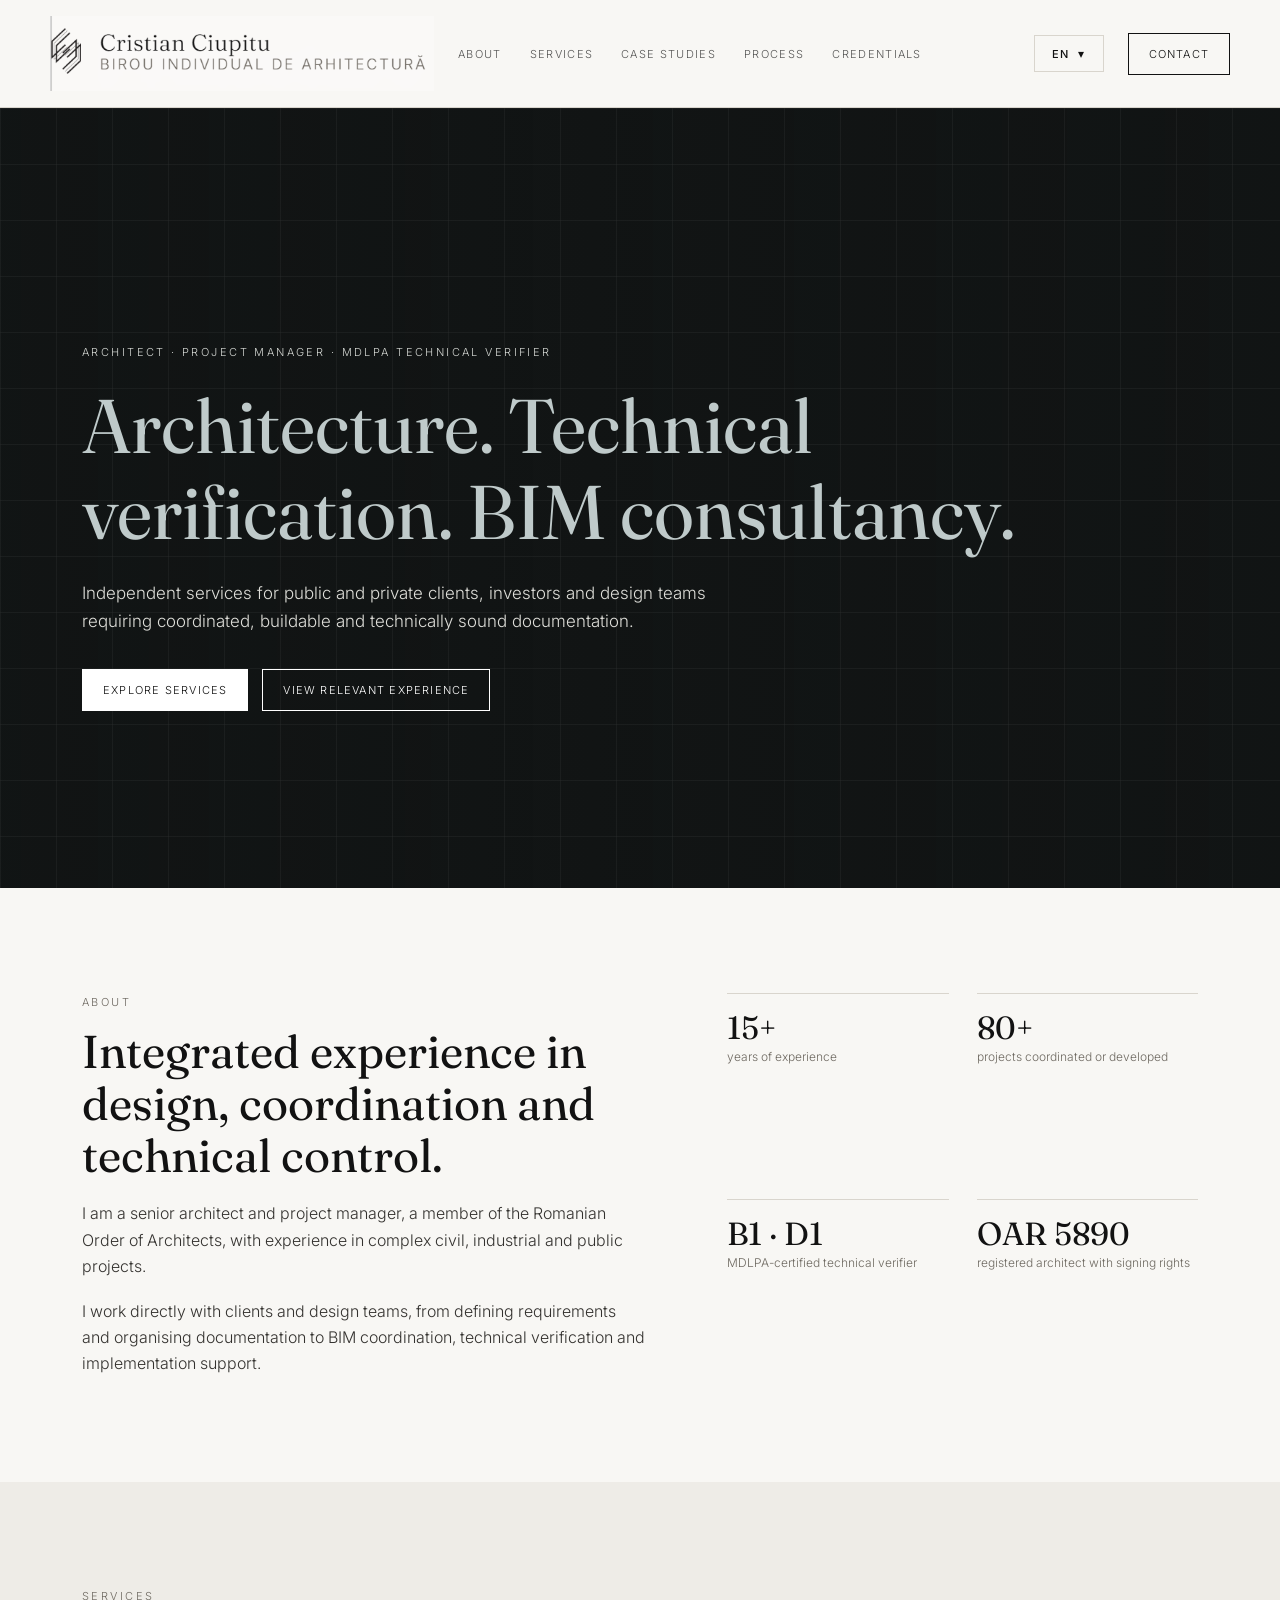
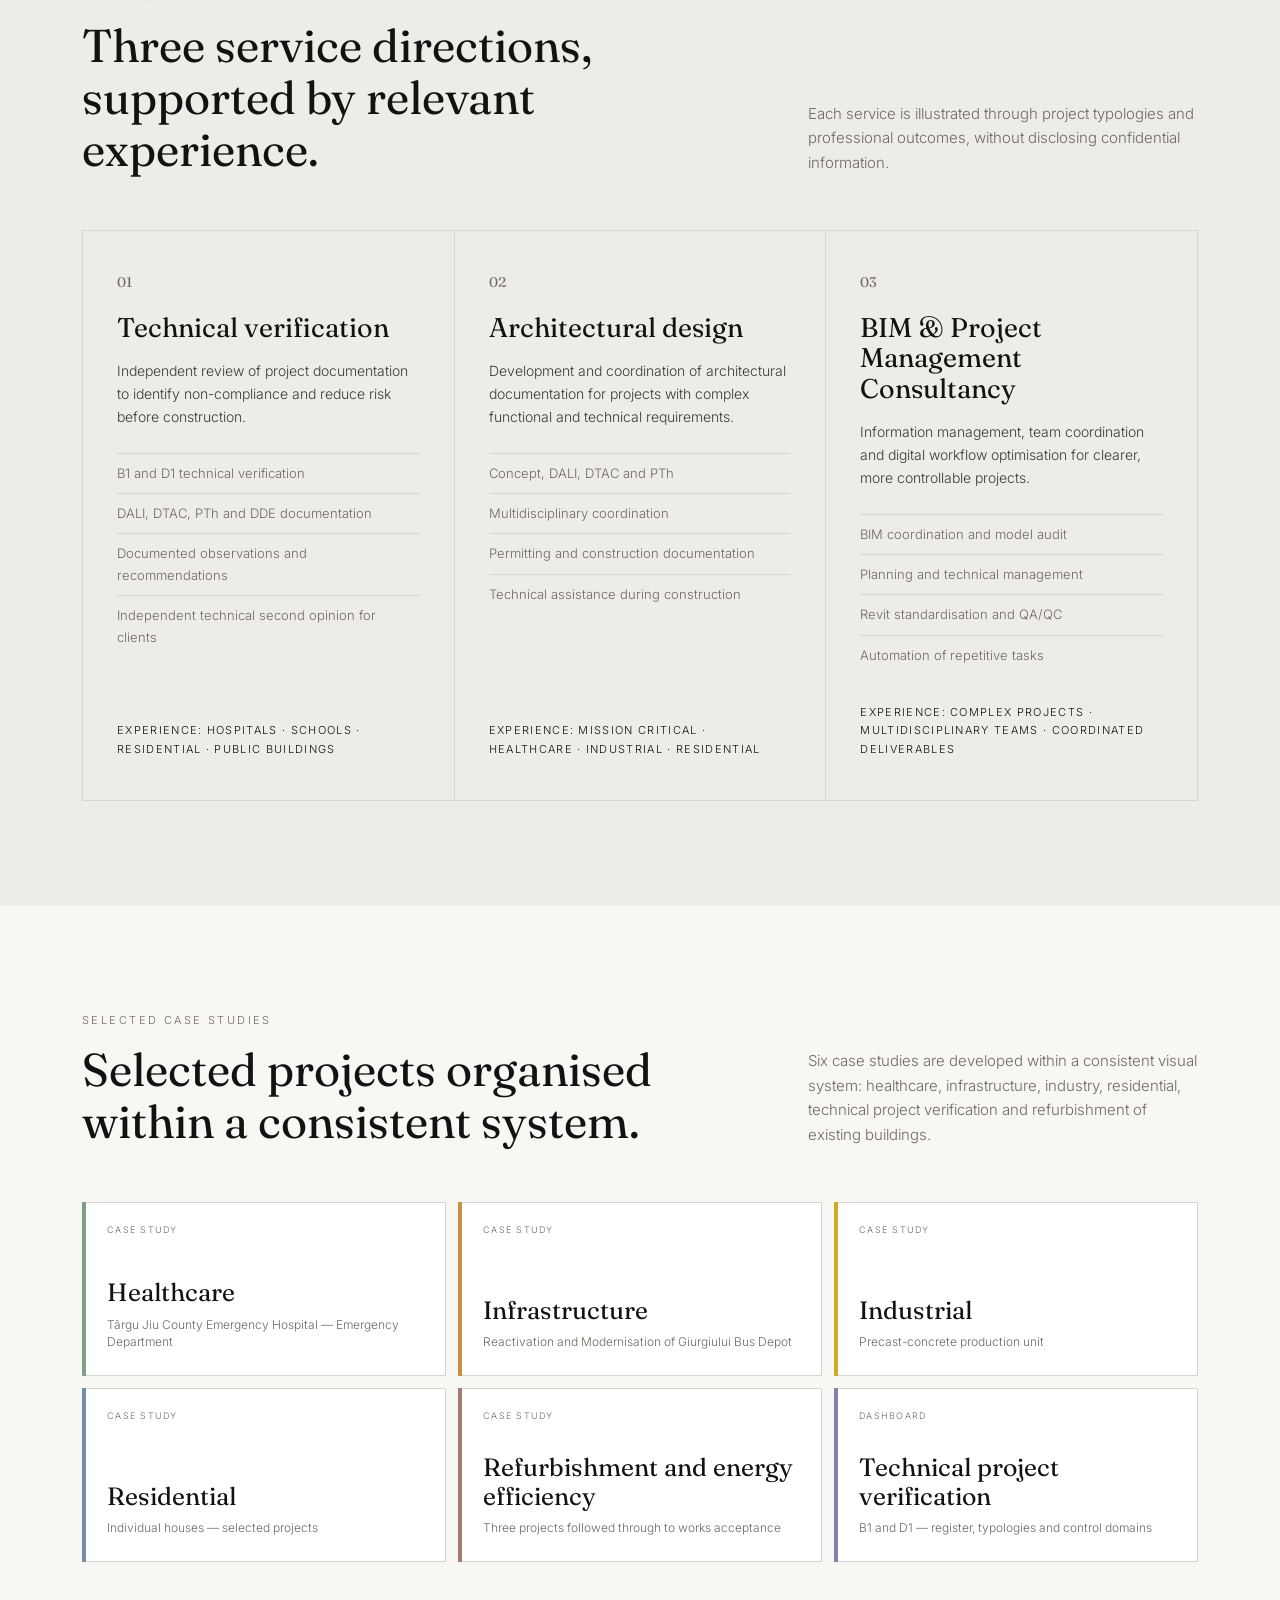
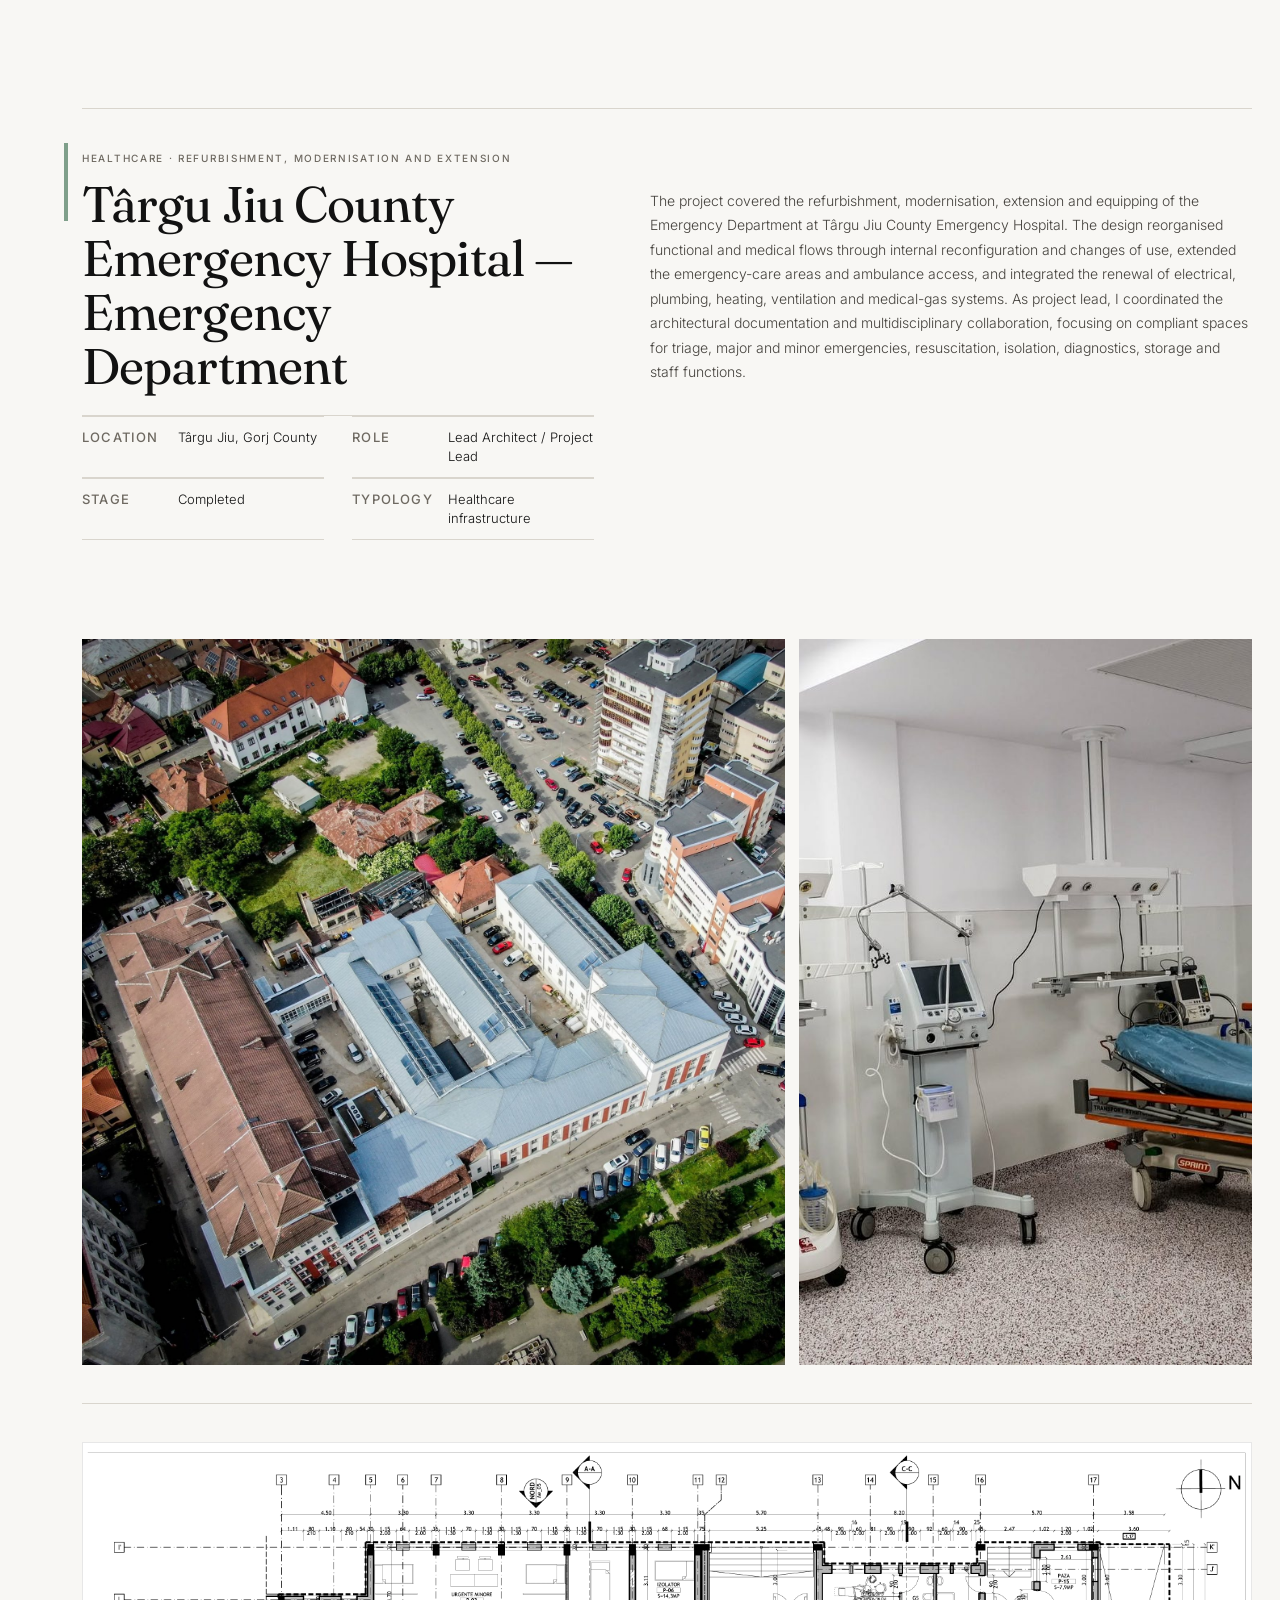
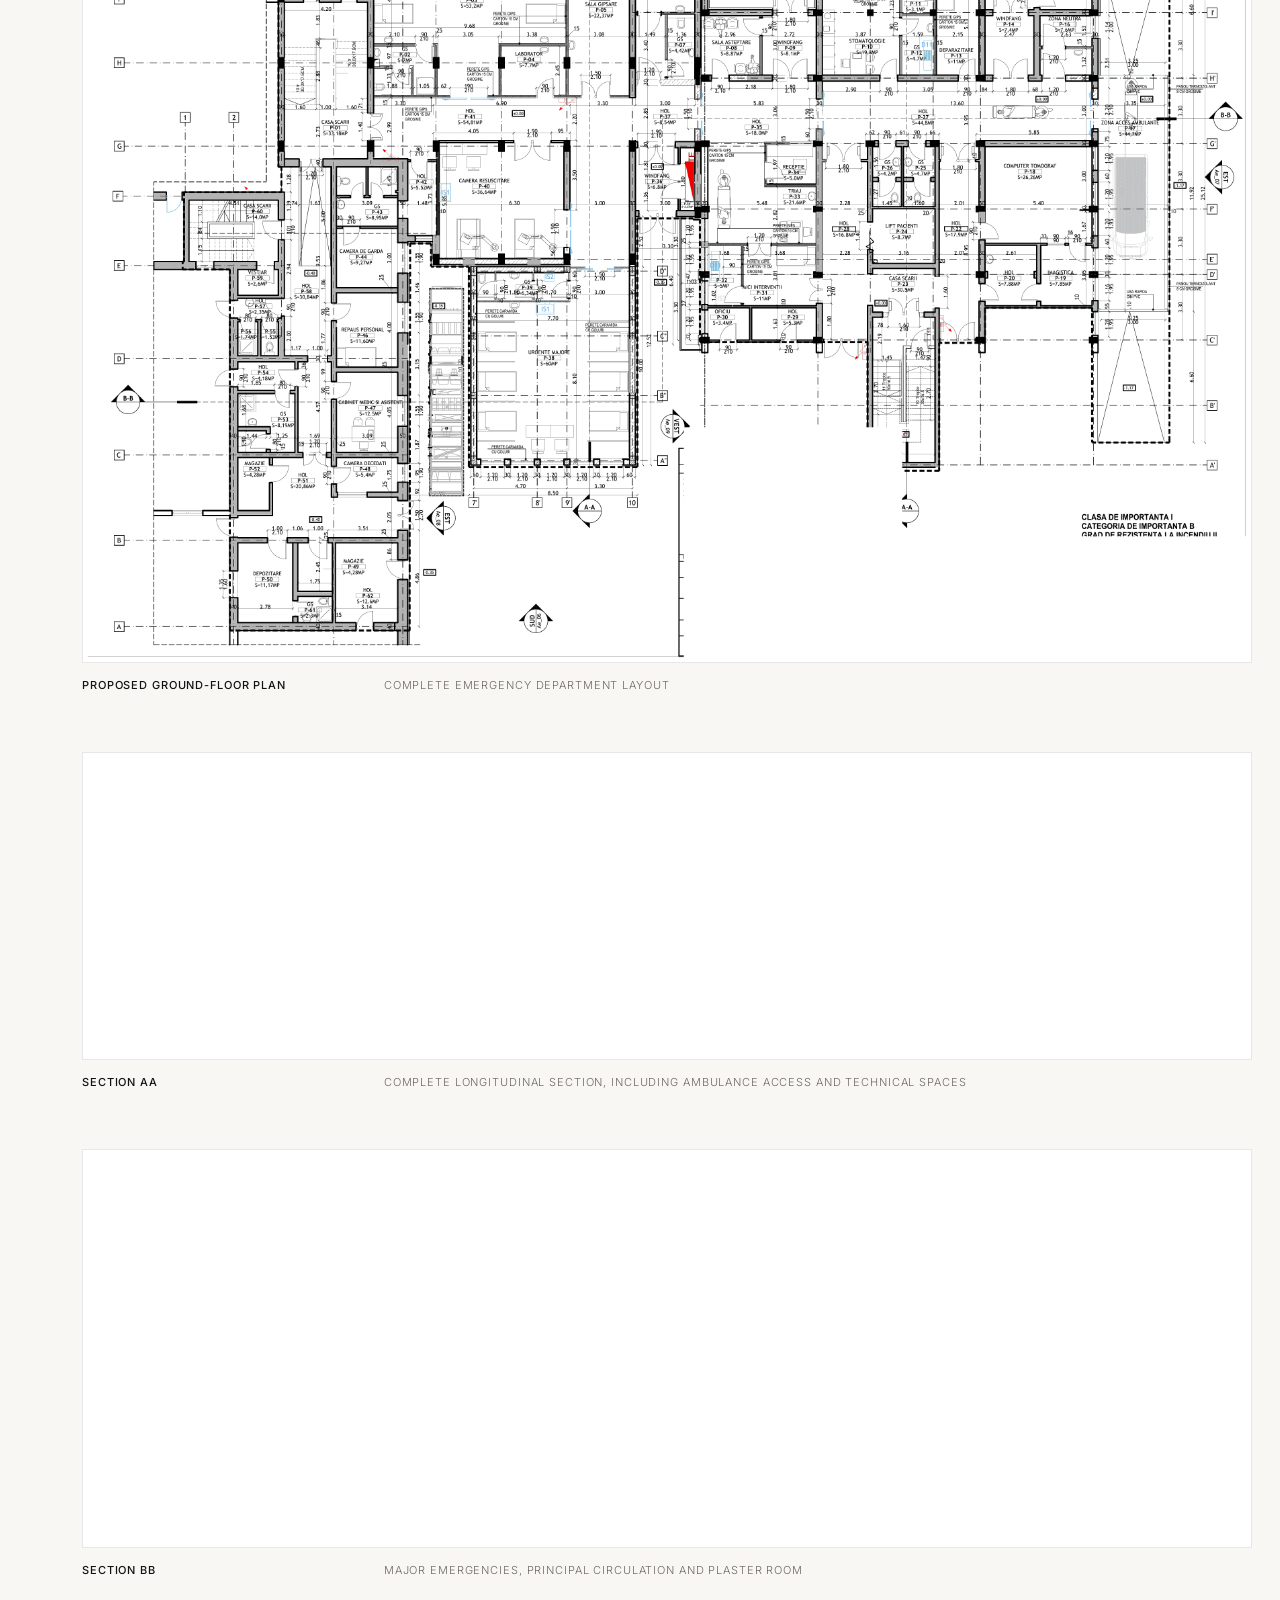
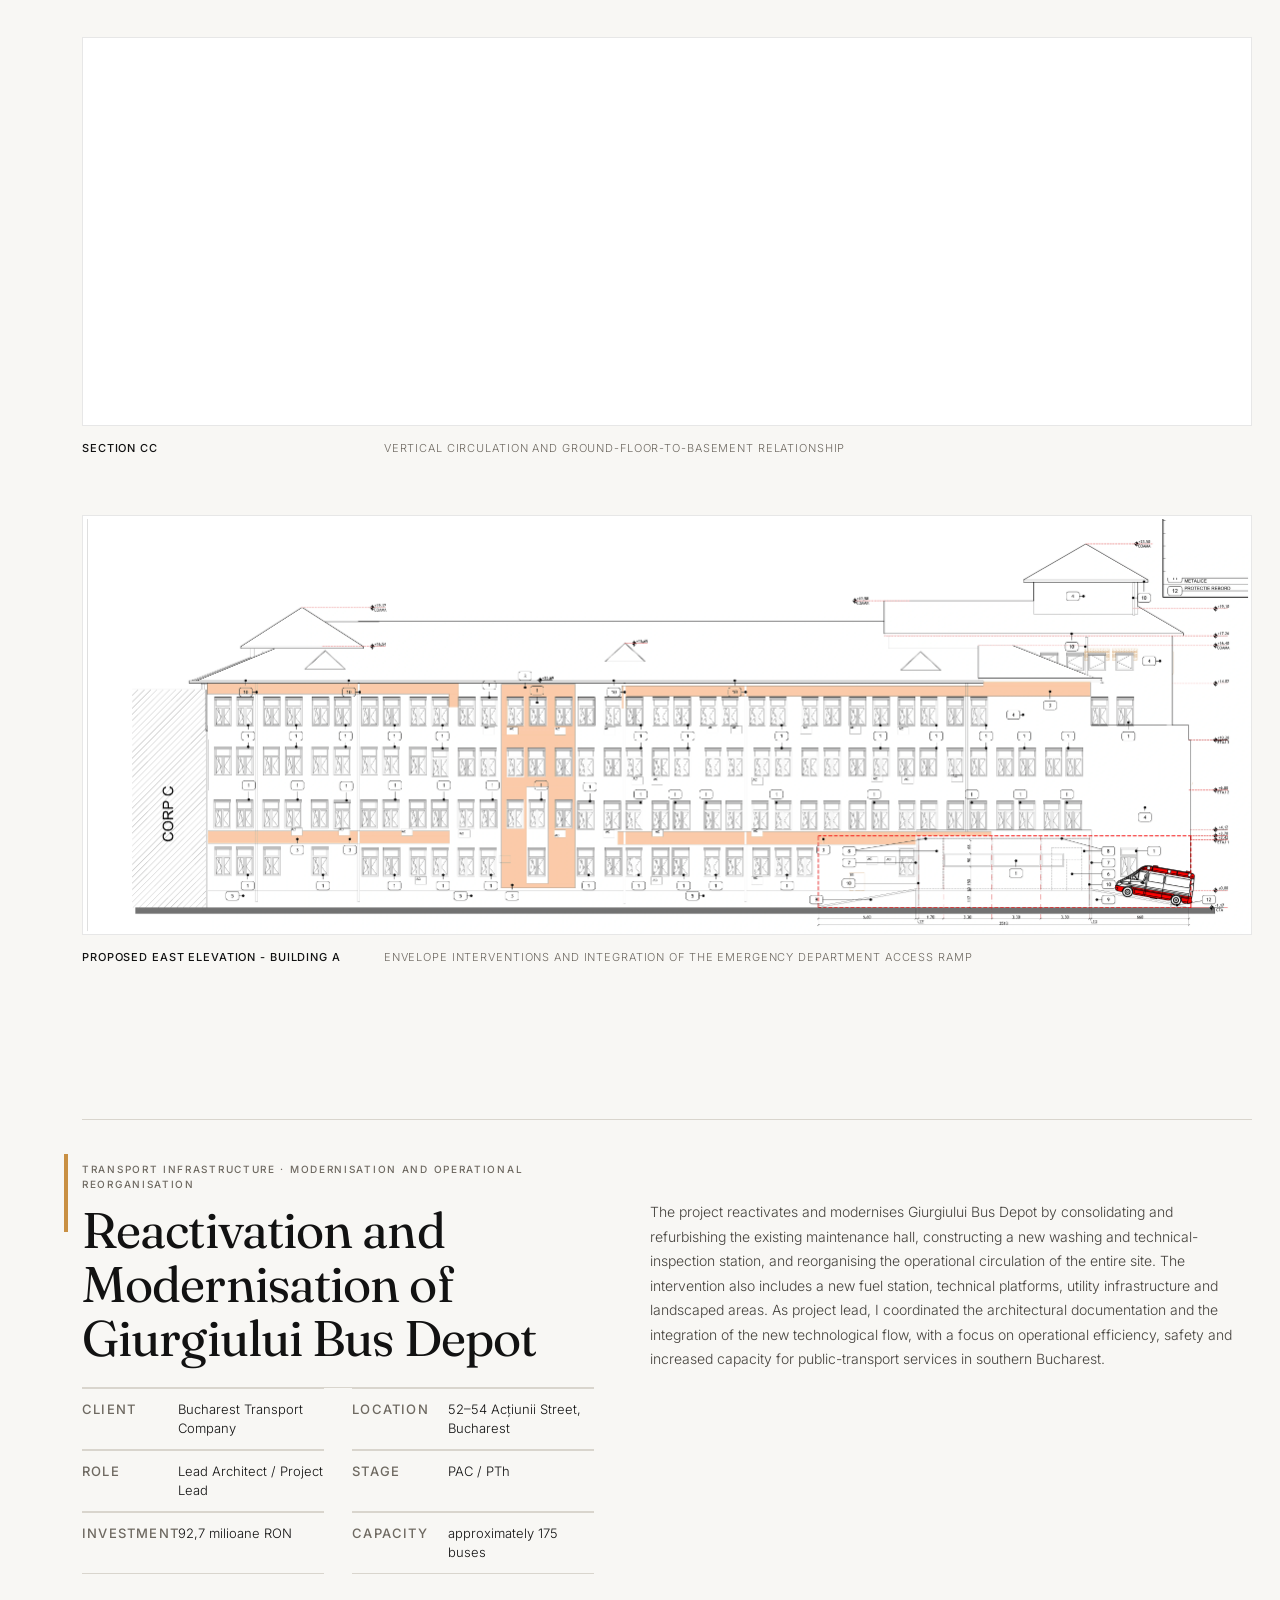
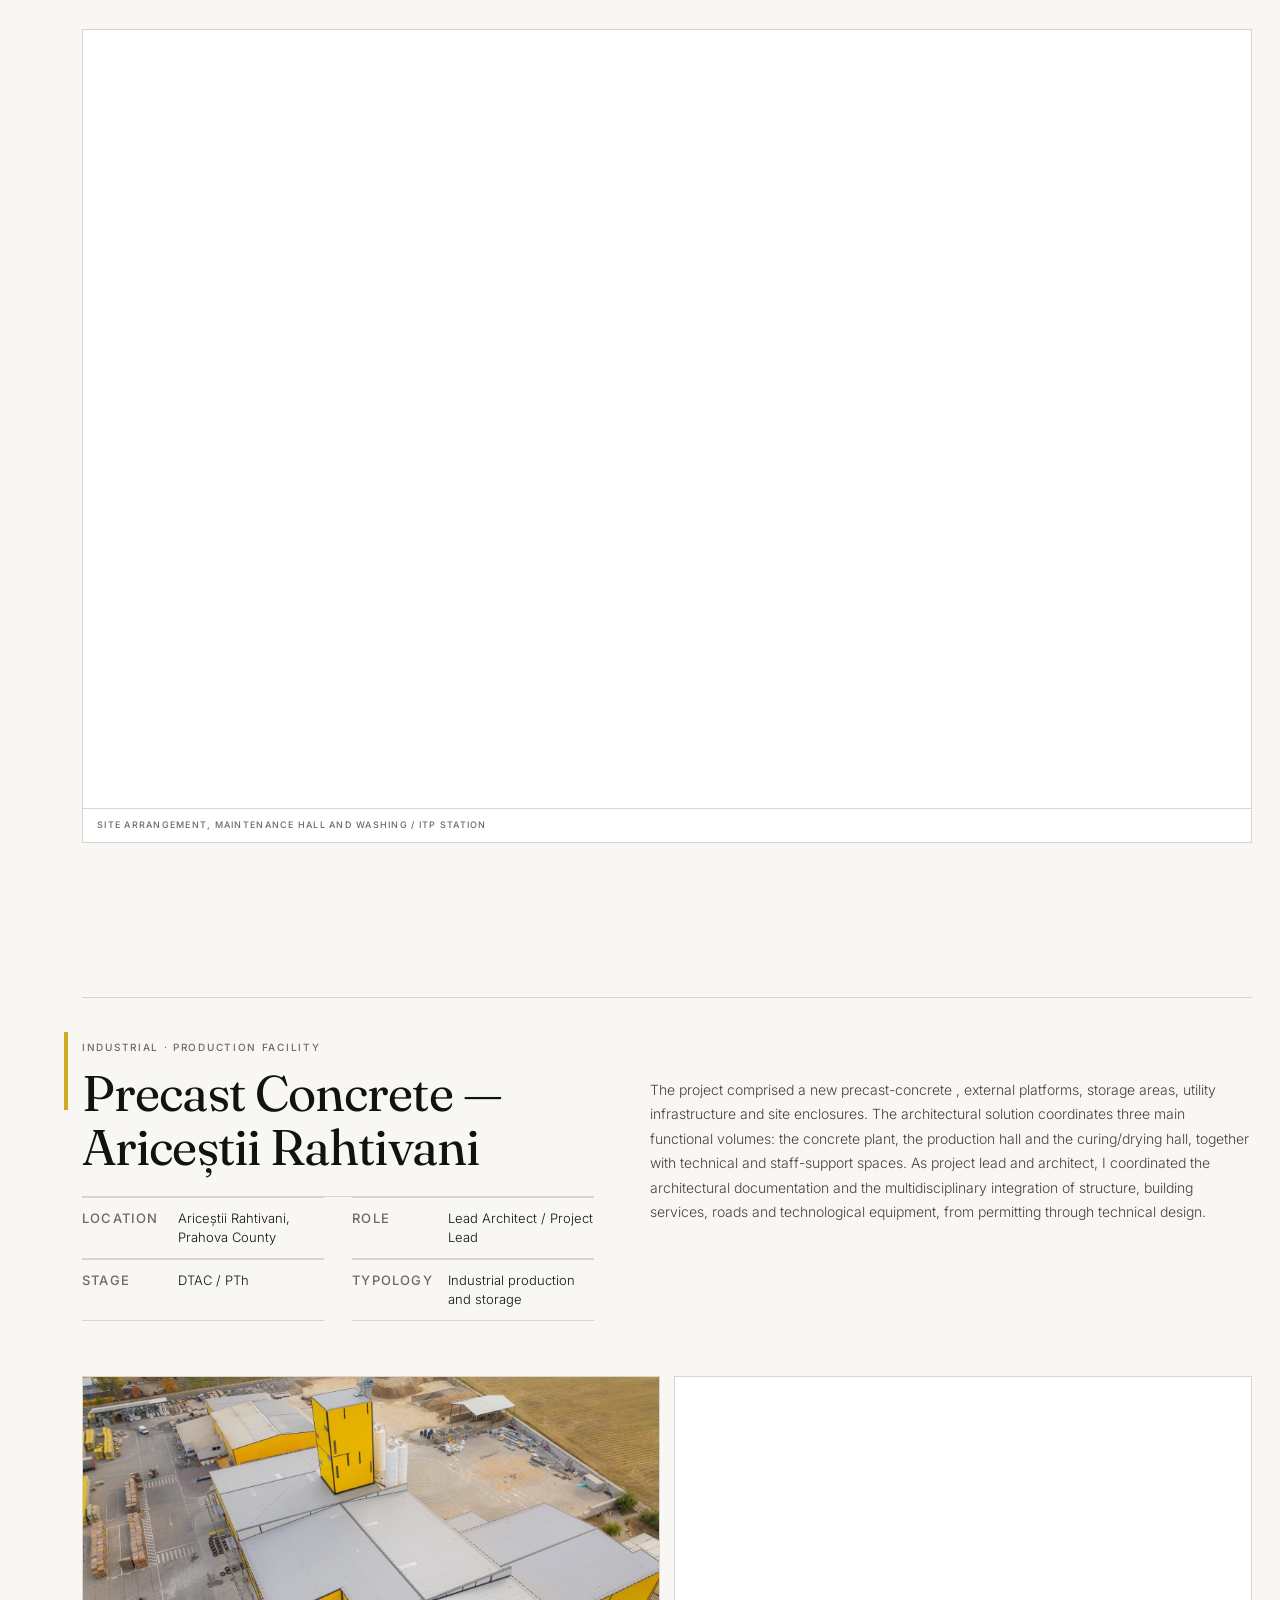
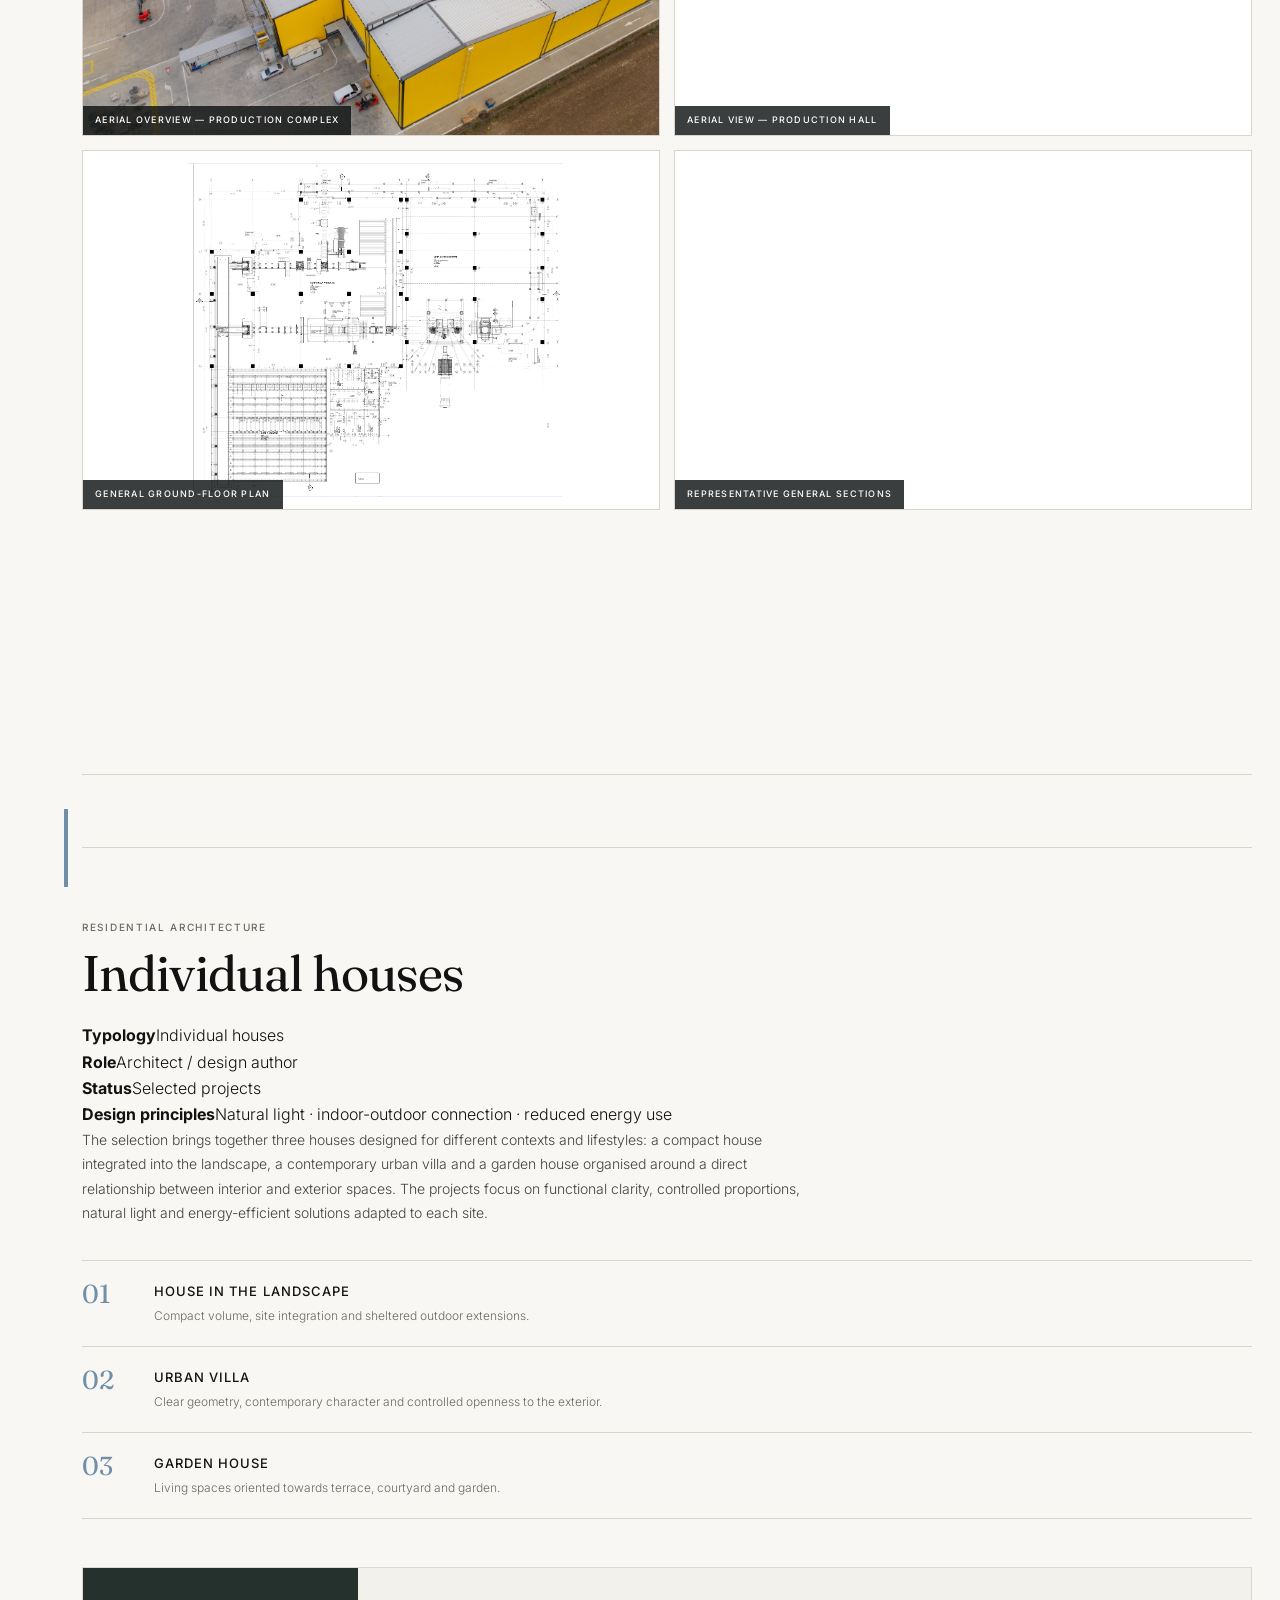
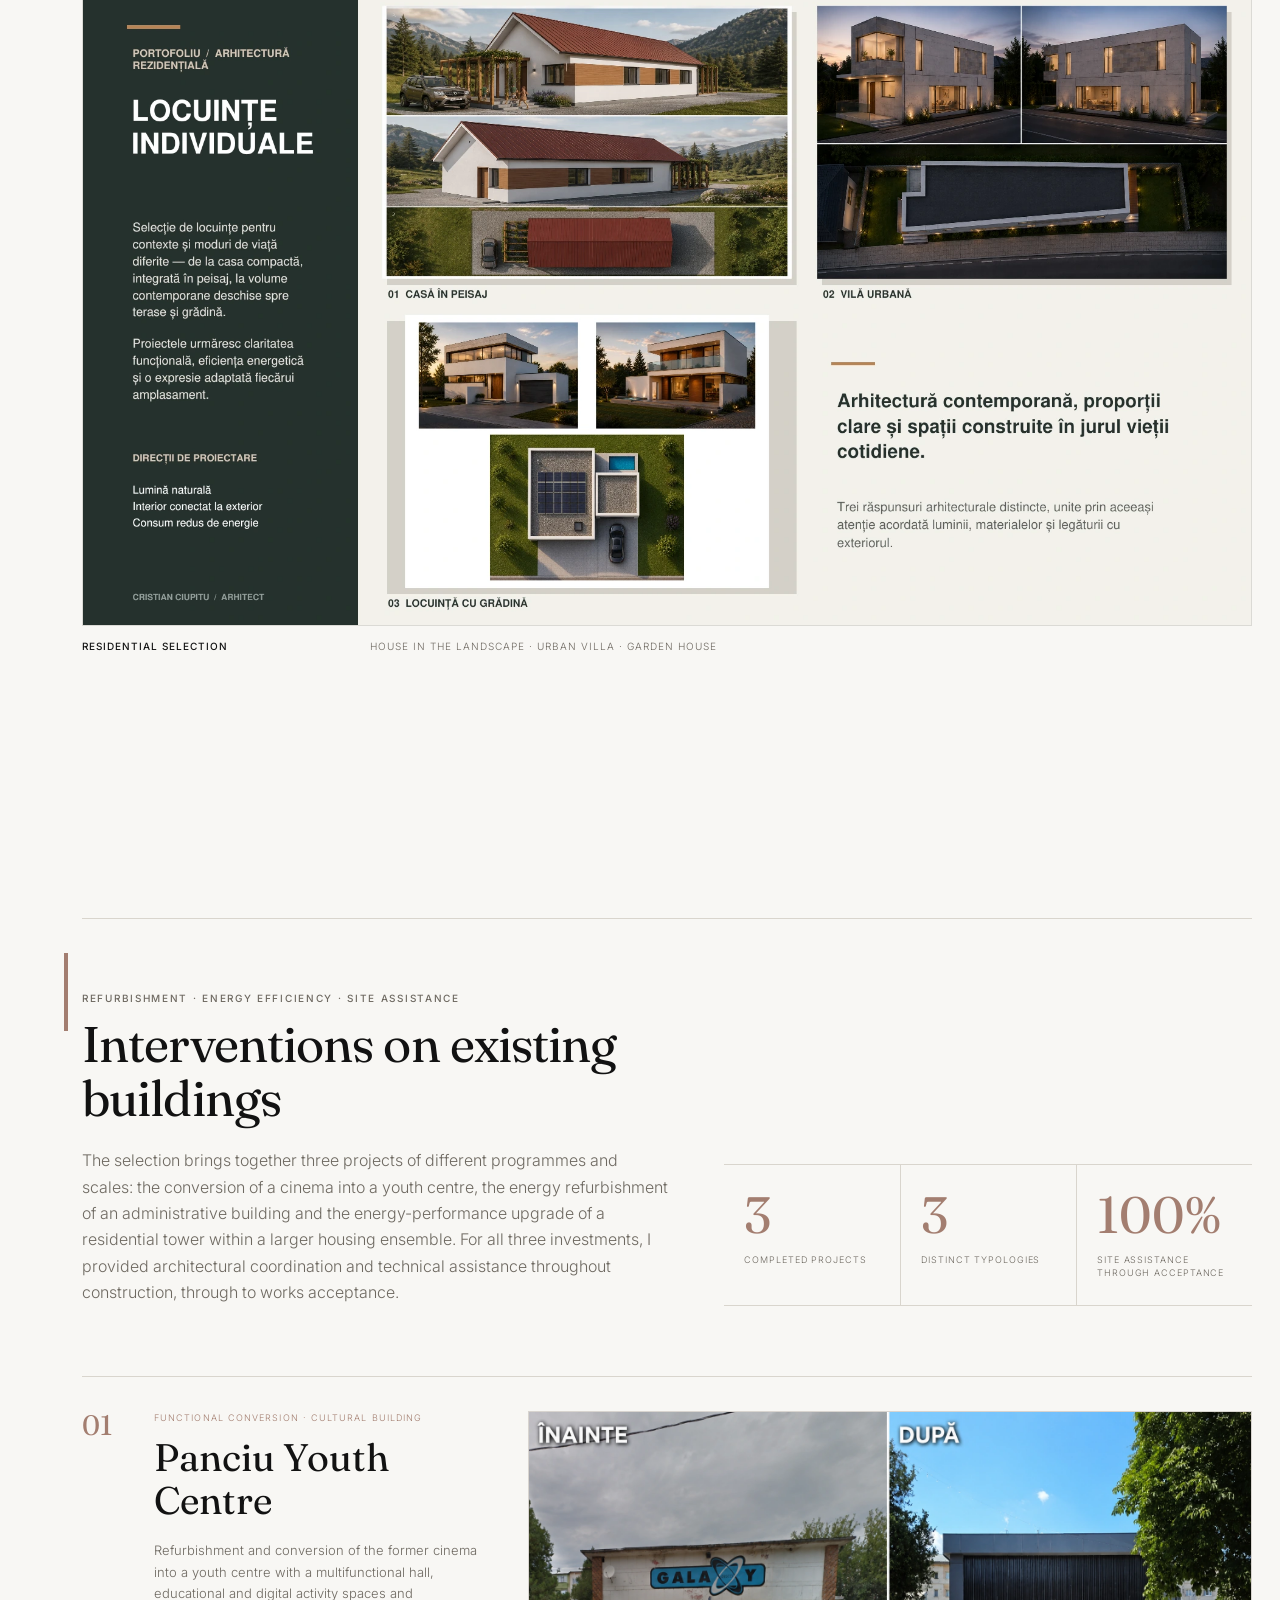
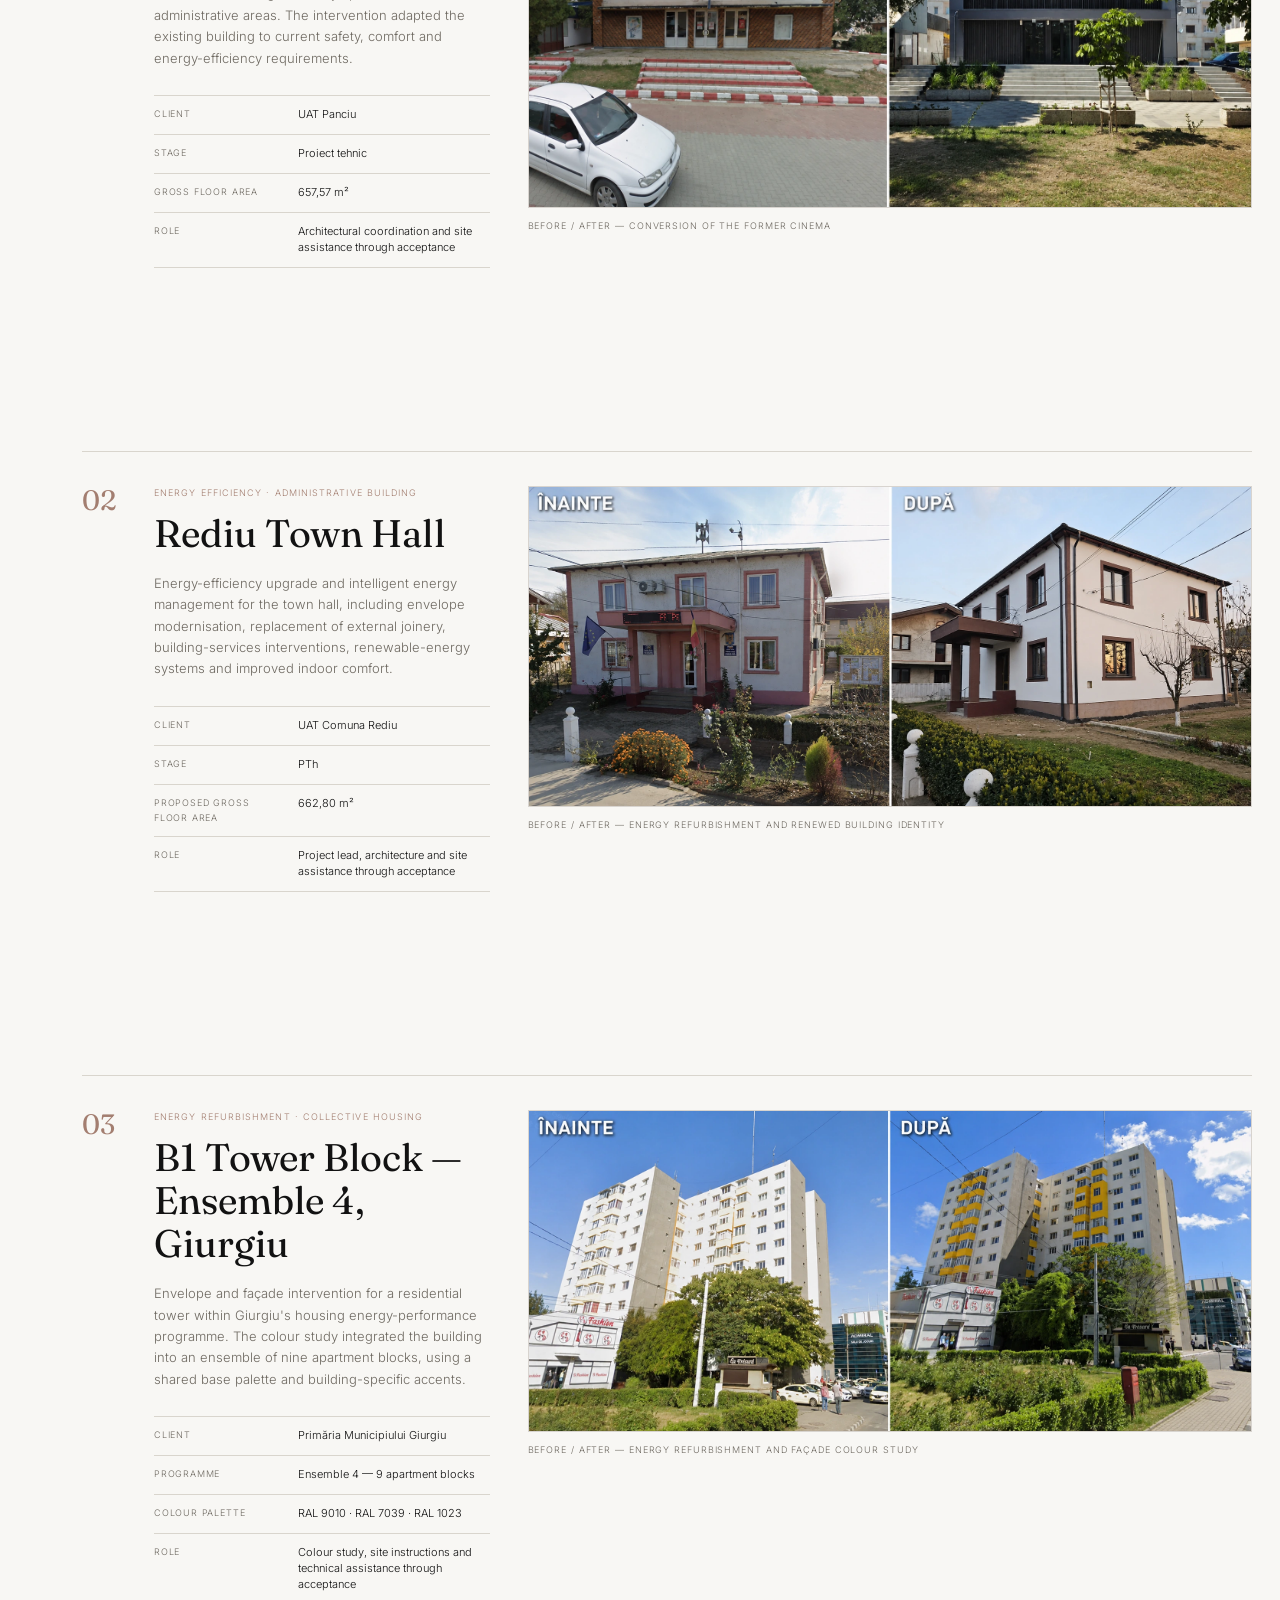
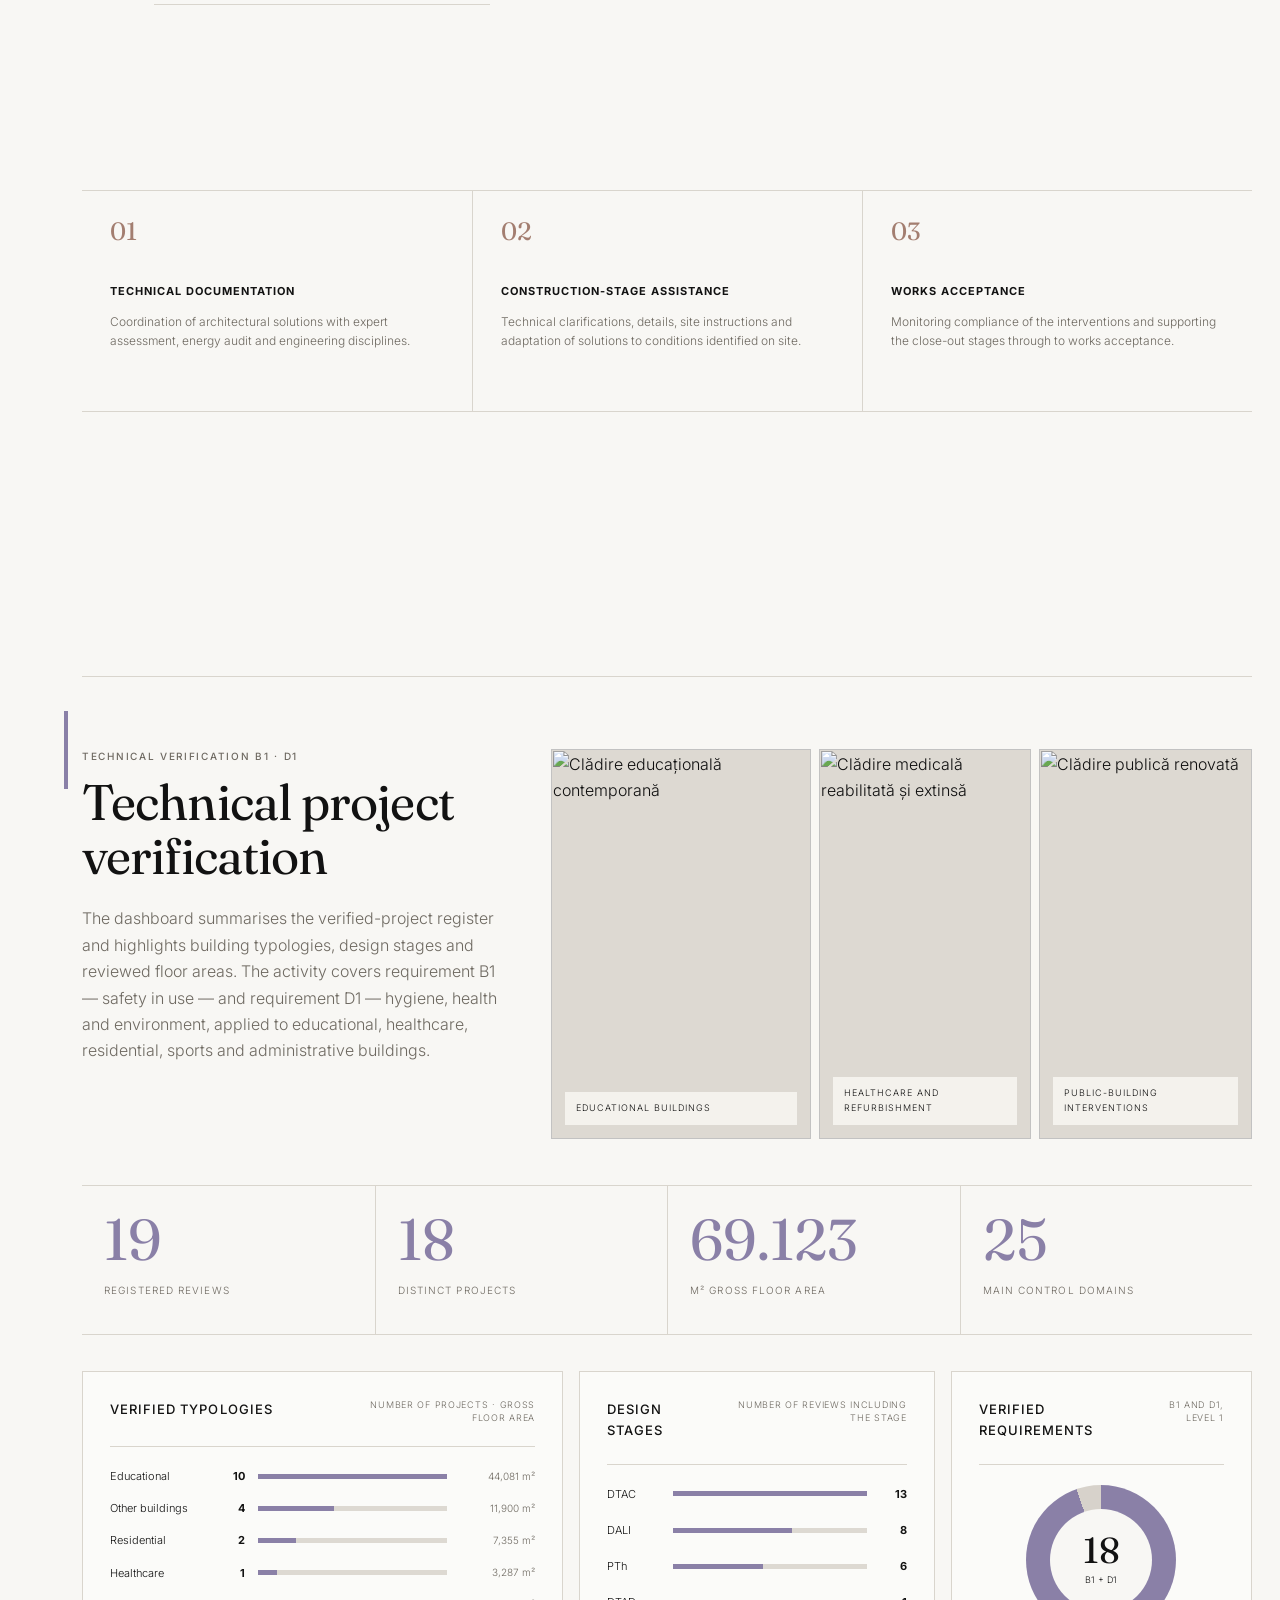
==== index.html @ d9986708 "Update index.html google analytics" ====
<!-- Google tag (gtag.js) -->
<script async src="https://www.googletagmanager.com/gtag/js?id=G-D7TY2CG2GQ"></script>
<script>
  window.dataLayer = window.dataLayer || [];
  function gtag(){dataLayer.push(arguments);}
  gtag('js', new Date());

  gtag('config', 'G-D7TY2CG2GQ');
</script>

<!DOCTYPE html>

<html dir="ltr" lang="ro">
<head>
<meta charset="utf-8"/>
<meta content="width=device-width, initial-scale=1.0" name="viewport"/>
<title>Cristian Ciupitu | Arhitect și verificator tehnic B1, D1 | București</title>
<meta content="Cristian Ciupitu — arhitect și verificator tehnic atestat B1 și D1, nivelul I, în București. Proiectare de arhitectură, verificare tehnică, coordonare BIM, management de proiect și consultanță pentru investiții publice și private." name="description"/>
<link href="https://fonts.googleapis.com" rel="preconnect"/>
<link crossorigin="" href="https://fonts.gstatic.com" rel="preconnect"/>
<link href="https://fonts.googleapis.com/css2?family=Fraunces:opsz,wght@9..144,300;9..144,400;9..144,500&amp;family=Inter:wght@300;400;500;600&amp;display=swap" rel="stylesheet"/>
<style>
:root{
  --ink:#121212; --paper:#f8f7f4; --paper2:#eeece7; --line:#d9d5cd;
  --muted:#6e6961; --accent:#8ea5a5; --dark:#111414; --white:#f7f5f0;
}
*{box-sizing:border-box;margin:0;padding:0}
html{scroll-behavior:smooth}
body{background:var(--paper);color:var(--ink);font:300 16px/1.65 'Inter',sans-serif}
h1,h2,h3,.serif{font-family:'Fraunces',serif;font-weight:400;line-height:1.13}
a{color:inherit;text-decoration:none} img{display:block;max-width:100%}
.wrap{max-width:1180px;margin:auto;padding:0 32px}
header{position:sticky;top:0;z-index:50;background:rgba(248,247,244,.94);backdrop-filter:blur(10px);border-bottom:1px solid var(--line)}
.nav{display:flex;align-items:center;justify-content:space-between;padding:16px 0;gap:24px}
.brand{display:flex;flex-direction:column;line-height:1.15}.brand strong{font:400 18px 'Fraunces',serif}.brand span{font-size:10px;letter-spacing:.16em;text-transform:uppercase;color:var(--muted);margin-top:5px}
.links{display:flex;gap:28px;font-size:11px;letter-spacing:.12em;text-transform:uppercase}.links a{opacity:.7}.links a:hover{opacity:1}
.nav-cta,.btn{display:inline-block;border:1px solid currentColor;padding:11px 20px;font-size:11px;letter-spacing:.11em;text-transform:uppercase;transition:.2s}
.nav-cta:hover{background:var(--ink);color:var(--paper)}
.hero{position:relative;min-height:84vh;display:flex;align-items:flex-end;background:var(--dark);overflow:hidden;color:#fff}
.hero-art{position:absolute;inset:0;background:
linear-gradient(90deg,rgba(17,20,20,.92) 0%,rgba(17,20,20,.64) 48%,rgba(17,20,20,.4) 100%),
url('https://images.unsplash.com/photo-1518005020951-eccb494ad742?fm=jpg&q=85&w=2200&auto=format&fit=crop') center/cover}
.hero-grid{position:absolute;inset:0;opacity:.12;background-image:linear-gradient(rgba(255,255,255,.35) 1px,transparent 1px),linear-gradient(90deg,rgba(255,255,255,.35) 1px,transparent 1px);background-size:56px 56px}
.hero-inner{position:relative;z-index:2;padding:130px 32px 72px;width:100%}.eyebrow,.label{font-size:11px;letter-spacing:.22em;text-transform:uppercase;color:var(--muted)}.hero .eyebrow{color:#d2d5d1}
.hero h1{font-size:clamp(42px,6vw,76px);max-width:950px;margin-top:22px}.hero h1 span{color:#bfcaca}
.hero p{max-width:650px;margin-top:24px;color:#deded9;font-size:17px}.actions{display:flex;gap:14px;flex-wrap:wrap;margin-top:34px}.btn.solid{background:#fff;color:#111;border-color:#fff}.btn.ghost{color:#fff}.btn:hover{transform:translateY(-1px)}
section{padding:105px 0}.section-head{display:flex;justify-content:space-between;align-items:flex-end;gap:40px;margin-bottom:54px}.section-title{font-size:clamp(30px,4vw,46px);max-width:760px;margin-top:15px}.intro{max-width:390px;color:var(--muted);font-size:15px}
.about{display:grid;grid-template-columns:1.2fr 1fr;gap:80px}.about-copy p{margin-top:18px;color:#34322f}.stats{display:grid;grid-template-columns:1fr 1fr;gap:28px}.stat{border-top:1px solid var(--line);padding-top:14px}.stat b{display:block;font:400 32px 'Fraunces',serif}.stat span{font-size:12px;color:var(--muted)}
.services{background:var(--paper2)}.service-grid{display:grid;grid-template-columns:repeat(3,1fr);border:1px solid var(--line);background:var(--line);gap:1px}.service{background:var(--paper2);padding:42px 34px;display:flex;flex-direction:column;min-height:465px}.service .num{font:400 14px 'Fraunces',serif;color:var(--muted)}.service h3{font-size:27px;margin:22px 0 16px}.service p{font-size:14px;color:#3b3935}.service ul{list-style:none;margin-top:24px;font-size:13px;color:var(--muted)}.service li{border-top:1px solid var(--line);padding:9px 0}.service .related{margin-top:auto;padding-top:28px;font-size:11px;letter-spacing:.12em;text-transform:uppercase}
.cases{display:grid;gap:72px}.case{display:grid;grid-template-columns:1.25fr .75fr;gap:52px;align-items:center}.case:nth-child(even){grid-template-columns:.75fr 1.25fr}.case:nth-child(even) .case-visual{order:2}.case-visual{aspect-ratio:16/10;position:relative;overflow:hidden;background:#151818}.case-visual img{width:100%;height:100%;object-fit:cover;filter:grayscale(40%);opacity:.78}.case-visual::after{content:"";position:absolute;inset:0;background:linear-gradient(135deg,transparent 35%,rgba(126,164,166,.3))}.case-tag{font-size:10px;letter-spacing:.16em;text-transform:uppercase;color:var(--muted)}.case h3{font-size:34px;margin:10px 0 16px}.case p{font-size:14px;color:#45423d}.meta{display:grid;grid-template-columns:1fr 1fr;gap:18px;margin:23px 0}.meta div{border-top:1px solid var(--line);padding-top:9px}.meta b{display:block;font-size:10px;letter-spacing:.12em;text-transform:uppercase;color:var(--muted);font-weight:500}.meta span{font-size:13px}.safe-note{font-size:11px;color:var(--muted);margin-top:15px;font-style:italic}
.case.data .case-visual{background:
radial-gradient(circle at 70% 25%,rgba(118,177,181,.38),transparent 25%),
repeating-linear-gradient(90deg,transparent 0 42px,rgba(255,255,255,.09) 42px 44px),
repeating-linear-gradient(0deg,transparent 0 30px,rgba(255,255,255,.07) 30px 32px),#111515}
.case.data .case-visual::before{content:"MISSION CRITICAL";position:absolute;left:30px;bottom:25px;color:#fff;font-size:11px;letter-spacing:.24em;z-index:2}
.process{background:var(--dark);color:var(--white)}.process .label{color:#9ea4a0}.steps{display:grid;grid-template-columns:repeat(6,1fr);margin-top:50px;border-top:1px solid rgba(255,255,255,.18)}.step{padding:25px 18px 10px;border-right:1px solid rgba(255,255,255,.12)}.step:last-child{border-right:0}.step b{font:400 23px 'Fraunces',serif}.step span{display:block;margin-top:8px;font-size:12px;color:#a9aaa6}
.credentials{display:grid;grid-template-columns:repeat(4,1fr);gap:1px;background:var(--line);border:1px solid var(--line);margin-top:48px}.cred{background:var(--paper);padding:28px}.cred h3{font-size:17px;margin-bottom:8px}.cred p{font-size:12px;color:var(--muted)}.insight-grid{display:grid;grid-template-columns:repeat(3,1fr);gap:28px}.insight{border-top:1px solid var(--line);padding-top:20px}.insight .date{font-size:10px;letter-spacing:.12em;text-transform:uppercase;color:var(--muted)}.insight h3{font-size:21px;margin:12px 0}.insight p{font-size:13px;color:#46433f}.insight a{display:inline-block;margin-top:17px;font-size:11px;letter-spacing:.1em;text-transform:uppercase}
.contact{background:#dfe3df}.contact-grid{display:grid;grid-template-columns:1fr 1fr;gap:80px}.contact-list{margin-top:30px}.contact-list a,.contact-list div{display:flex;justify-content:space-between;gap:20px;padding:16px 0;border-top:1px solid rgba(0,0,0,.2);font-size:14px}.contact-list small{font-size:10px;letter-spacing:.12em;text-transform:uppercase;color:var(--muted)}.contact-note{font-size:14px;color:#3d403c;max-width:480px;margin-top:18px}
footer{padding:34px 0;border-top:1px solid var(--line)}.footer{display:flex;justify-content:space-between;gap:20px;flex-wrap:wrap;color:var(--muted);font-size:11px}
@media(max-width:900px){.links{display:none}.about,.case,.case:nth-child(even),.contact-grid{grid-template-columns:1fr}.case:nth-child(even) .case-visual{order:0}.service-grid{grid-template-columns:1fr}.service{min-height:0}.credentials{grid-template-columns:1fr 1fr}.steps{grid-template-columns:repeat(3,1fr)}.insight-grid{grid-template-columns:1fr}.section-head{align-items:flex-start;flex-direction:column}}
@media(max-width:600px){.wrap,.hero-inner{padding-left:20px;padding-right:20px}.nav-cta{display:none}.hero h1{font-size:42px}.stats,.credentials{grid-template-columns:1fr}.steps{grid-template-columns:1fr}.step{border-right:0;border-bottom:1px solid rgba(255,255,255,.12)}section{padding:72px 0}.case h3{font-size:28px}}

.project-presentation{margin-top:4px;border:1px solid var(--line);background:#fff;overflow:hidden}
.project-presentation img{display:block;width:100%;height:auto}
.project-presentation figcaption{padding:10px 14px;border-top:1px solid var(--line);font-size:10px;letter-spacing:.12em;text-transform:uppercase;color:var(--muted)}

/* Featured healthcare case study */
.project-feature{border-top:1px solid var(--line);padding-top:34px;display:grid;gap:34px}
.project-feature-head{display:grid;grid-template-columns:.85fr 1.15fr;gap:52px;align-items:start}
.project-feature h3{font-size:clamp(34px,4vw,52px);margin:10px 0 18px}
.project-feature-copy p{font-size:14.5px;color:#45423d;max-width:700px}
.project-feature .meta{margin-top:24px}
.project-gallery{display:grid;grid-template-columns:1.12fr .88fr;grid-template-rows:360px 360px;gap:14px}
.project-media{position:relative;overflow:hidden;background:#e6e3dd;border:1px solid var(--line)}
.project-media img{width:100%;height:100%;object-fit:cover;transition:transform .45s ease}
.project-media:hover img{transform:scale(1.025)}
.project-media.drawing img{object-fit:contain;background:#fff;padding:10px;filter:grayscale(100%) contrast(1.08)}
.project-media figcaption{position:absolute;left:0;bottom:0;background:rgba(17,20,20,.82);color:#fff;padding:8px 12px;font-size:9px;letter-spacing:.13em;text-transform:uppercase}
.project-media.hero-photo{grid-row:1 / span 2}
.project-feature-note{font-size:11px;color:var(--muted);font-style:italic}
@media(max-width:900px){.project-feature-head{grid-template-columns:1fr}.project-gallery{grid-template-columns:1fr;grid-template-rows:auto}.project-media,.project-media.hero-photo{grid-row:auto;min-height:300px}}
@media(max-width:600px){.project-media,.project-media.hero-photo{min-height:230px}.project-feature h3{font-size:34px}}


.language-switcher{position:relative;margin-left:auto}.language-button{display:flex;align-items:center;gap:8px;min-width:70px;justify-content:center;background:transparent;color:var(--ink);border:1px solid var(--line);padding:10px 13px;font:500 11px 'Inter',sans-serif;letter-spacing:.1em;cursor:pointer}.chevron{font-size:12px;transition:transform .2s}.language-switcher.open .chevron{transform:rotate(180deg)}.language-menu{position:absolute;right:0;top:calc(100% + 8px);min-width:130px;background:var(--paper);border:1px solid var(--line);box-shadow:0 12px 30px rgba(0,0,0,.1);display:none;z-index:100}.language-switcher.open .language-menu{display:block}.language-menu button{display:block;width:100%;border:0;background:transparent;text-align:left;padding:11px 14px;font:400 12px 'Inter',sans-serif;cursor:pointer}.language-menu button:hover,.language-menu button.active{background:var(--paper2)}@media(max-width:600px){.language-switcher{margin-left:auto}.language-button{min-width:62px;padding:9px 10px}}

.project-feature + .project-feature{margin-top:74px;}

.industrial-project .project-media{grid-row:auto}
@media(max-width:900px){}


/* Unified visual system for all case studies */
.case-study{
  margin-top:0;
  padding:42px 0 10px;
  border-top:1px solid var(--line);
  gap:30px;
}
.case-study + .case-study{margin-top:78px}
.case-study .project-feature-head{
  grid-template-columns:minmax(0,.92fr) minmax(0,1.08fr);
  gap:56px;
  align-items:start;
}
.case-study .case-tag{
  font-family:'Inter',sans-serif;
  font-size:10px;
  font-weight:500;
  letter-spacing:.17em;
  line-height:1.45;
  text-transform:uppercase;
  color:var(--muted);
}
.case-study h3{
  margin:12px 0 22px;
  max-width:760px;
  font-family:'Fraunces',serif;
  font-size:clamp(34px,4vw,50px);
  font-weight:400;
  line-height:1.08;
  letter-spacing:-.018em;
}
.case-study .meta{
  display:grid;
  grid-template-columns:repeat(2,minmax(0,1fr));
  gap:0 28px;
  margin-top:0;
  border-top:1px solid var(--line);
}
.case-study .meta > div{
  display:grid;
  grid-template-columns:minmax(82px,.42fr) 1fr;
  gap:14px;
  padding:11px 0;
  border-bottom:1px solid var(--line);
  font-size:12px;
  line-height:1.45;
}
.case-study .meta b{
  font-weight:500;
  color:var(--muted);
}
.case-study .project-feature-copy{
  padding-top:38px;
}
.case-study .project-feature-copy p{
  max-width:720px;
  font-family:'Inter',sans-serif;
  font-size:14px;
  line-height:1.75;
  color:#45423d;
}
.case-study .project-presentation,
.case-study .project-gallery{
  width:100%;
  margin-top:2px;
}
.case-study .project-presentation{
  background:#fff;
  border:1px solid var(--line);
}
.case-study .project-presentation img{
  width:100%;
  height:auto;
  object-fit:contain;
  background:#fff;
}
.case-study .project-presentation figcaption,
.case-study .project-media figcaption{
  font-family:'Inter',sans-serif;
  font-size:9px;
  font-weight:500;
  letter-spacing:.14em;
  line-height:1.4;
  text-transform:uppercase;
}
.case-study .project-gallery{
  display:grid;
  grid-template-columns:repeat(2,minmax(0,1fr));
  grid-template-rows:360px 360px;
  gap:14px;
}
.case-study .project-media{
  min-width:0;
  height:100%;
  background:#fff;
  border:1px solid var(--line);
}
.case-study .project-media img{
  width:100%;
  height:100%;
  object-fit:cover;
}
.case-study .project-media.drawing img{
  object-fit:contain;
  padding:12px;
  background:#fff;
  filter:grayscale(100%) contrast(1.08);
}
@media(max-width:900px){
  .case-study + .case-study{margin-top:58px}
  .case-study .project-feature-head{grid-template-columns:1fr;gap:26px}
  .case-study .project-feature-copy{padding-top:0}
  .case-study .project-gallery{grid-template-columns:1fr;grid-template-rows:repeat(4,minmax(280px,auto))}
  .case-study .project-media{min-height:280px}
}
@media(max-width:620px){
  .case-study{padding-top:32px}
  .case-study h3{font-size:34px}
  .case-study .meta{grid-template-columns:1fr}
  .case-study .project-gallery{grid-template-rows:repeat(4,230px)}
  .case-study .project-media{min-height:230px}
}

/* Reorganised portfolio case-study system */
.portfolio-directory{
  display:grid;
  grid-template-columns:repeat(3,minmax(0,1fr));
  gap:12px;
  margin:0 0 74px;
}
.directory-card{
  position:relative;
  min-height:174px;
  padding:24px;
  border:1px solid var(--line);
  background:#fff;
  display:flex;
  flex-direction:column;
  justify-content:flex-end;
  transition:transform .2s ease,border-color .2s ease,box-shadow .2s ease;
}
.directory-card::before,.future-case::before{
  content:"";
  position:absolute;
  left:-1px;
  top:-1px;
  bottom:-1px;
  width:4px;
  background:var(--case-accent,#8ea5a5);
}
.directory-card:hover{
  transform:translateY(-3px);
  border-color:#bdb8ae;
  box-shadow:0 12px 30px rgba(20,20,20,.06);
}
.directory-card.planned{
  background:transparent;
  border-style:dashed;
}
.directory-status{
  position:absolute;
  top:20px;
  left:24px;
  font-size:9px;
  letter-spacing:.14em;
  text-transform:uppercase;
  color:var(--muted);
}
.directory-card strong{
  font:400 25px/1.15 'Fraunces',serif;
}
.directory-card small{
  display:block;
  margin-top:9px;
  font-size:12px;
  line-height:1.45;
  color:var(--muted);
}
.healthcare-accent{--case-accent:#7f9f8a}
.infrastructure-accent{--case-accent:#c99043}
.industrial-accent{--case-accent:#d0ac25}
.residential-accent{--case-accent:#728fa8}
.rehabilitation-accent{--case-accent:#a37e70}
.education-accent{--case-accent:#8a80a7}

.case-study{
  scroll-margin-top:100px;
  position:relative;
}
.case-study::before{
  content:"";
  position:absolute;
  left:-18px;
  top:34px;
  width:4px;
  height:78px;
  background:var(--case-accent,#8ea5a5);
}
#proiect-healthcare{--case-accent:#7f9f8a}
#proiect-infrastructura{--case-accent:#c99043}
#proiect-industrial{--case-accent:#d0ac25}

.future-case-grid{
  display:grid;
  grid-template-columns:repeat(3,minmax(0,1fr));
  gap:18px;
  margin-top:92px;
  padding-top:52px;
  border-top:1px solid var(--line);
}
.future-case{
  position:relative;
  border:1px dashed #bbb6ad;
  background:rgba(255,255,255,.38);
  min-width:0;
  scroll-margin-top:100px;
}
.future-case-visual{
  aspect-ratio:16/10;
  display:flex;
  flex-direction:column;
  align-items:center;
  justify-content:center;
  text-align:center;
  background:
    linear-gradient(135deg,rgba(255,255,255,.7),rgba(238,236,231,.45)),
    repeating-linear-gradient(0deg,transparent 0 31px,rgba(18,18,18,.035) 31px 32px),
    repeating-linear-gradient(90deg,transparent 0 31px,rgba(18,18,18,.035) 31px 32px);
  border-bottom:1px dashed #bbb6ad;
  color:#57534d;
}
.future-case-visual span{
  font:400 22px 'Fraunces',serif;
}
.future-case-visual small{
  max-width:230px;
  margin-top:8px;
  color:var(--muted);
  font-size:11px;
}
.future-case-content{padding:25px 24px 28px}
.future-case-content h3{font-size:25px;margin:9px 0 13px}
.future-case-content p{font-size:13px;color:var(--muted)}
@media(max-width:900px){
  .portfolio-directory,.future-case-grid{grid-template-columns:1fr 1fr}
}
@media(max-width:600px){
  .portfolio-directory,.future-case-grid{grid-template-columns:1fr}
  .directory-card{min-height:150px}
  .case-study::before{left:-10px}
}

/* Office logo and footer LinkedIn */
.hero-office-logo{
  position:absolute;
  top:clamp(86px,10vh,128px);
  left:clamp(24px,5vw,78px);
  z-index:5;
  width:clamp(74px,8vw,126px);
  pointer-events:none;
}
.hero-office-logo-image{
  display:block;
  width:100%;
  height:auto;
  object-fit:contain;
  opacity:.92;
}
.footer-linkedin{
  display:inline-flex !important;
  align-items:center;
  justify-content:center;
  min-height:40px;
  padding:9px 14px;
  margin-left:16px;
  border:1px solid currentColor;
  color:inherit !important;
  text-decoration:none !important;
  font-size:11px;
  letter-spacing:.12em;
  text-transform:uppercase;
  opacity:1 !important;
  visibility:visible !important;
  transition:background .2s ease,color .2s ease;
}
.footer-linkedin:hover{
  background:currentColor;
}
.footer-linkedin:hover{
  color:var(--paper,#f6f4ef) !important;
}
@media(max-width:700px){
  .hero-office-logo{
    top:78px;
    left:20px;
    width:72px;
  }
  .footer-linkedin{
    margin:14px 0 0;
  }
}

/* Refined brand lockup and LinkedIn contact link */
.brand-logo-inline{
  display:inline-flex;
  align-items:center;
  justify-content:center;
  width:58px;
  height:58px;
  margin-right:18px;
  flex:0 0 auto;
}
.brand-logo-inline img{
  display:block;
  width:100%;
  height:100%;
  object-fit:contain;
}
.contact-linkedin{
  color:inherit;
  text-decoration:none;
  border-bottom:1px solid transparent;
  transition:border-color .2s ease, opacity .2s ease;
}
.contact-linkedin:hover{
  border-bottom-color:currentColor;
  opacity:.72;
}
@media(max-width:700px){
  .brand-logo-inline{
    width:46px;
    height:46px;
    margin-right:12px;
  }
}

/* UPU Târgu Jiu — integrated case-study gallery */
.hospital-case-gallery{
  margin-top:46px;
}
.hospital-case-gallery figure{
  margin:0;
}
.hospital-case-gallery img{
  display:block;
  width:100%;
  background:#fff;
}
.hospital-photo-grid{
  display:grid;
  grid-template-columns:1.55fr 1fr;
  gap:14px;
  margin-bottom:14px;
}
.hospital-photo{
  min-height:360px;
  position:relative;
  overflow:hidden;
  background:#ece9e3;
}
.hospital-photo img{
  height:100%;
  object-fit:cover;
}
.hospital-photo figcaption,
.hospital-drawing figcaption{
  margin-top:10px;
  font-size:10px;
  line-height:1.4;
  letter-spacing:.11em;
  text-transform:uppercase;
  color:var(--muted);
}
.hospital-drawing-grid{
  display:grid;
  grid-template-columns:repeat(2,minmax(0,1fr));
  gap:30px 18px;
  padding-top:30px;
  border-top:1px solid var(--line);
}
.hospital-drawing{
  display:flex;
  flex-direction:column;
  justify-content:flex-end;
  min-width:0;
}
.hospital-drawing img{
  width:100%;
  height:auto;
  object-fit:contain;
  border:1px solid rgba(20,20,20,.08);
}
.hospital-drawing-plan,
.hospital-drawing-elevation{
  grid-column:1 / -1;
}
.hospital-drawing-plan img{
  max-height:620px;
}
.hospital-drawing-elevation img{
  max-height:520px;
}
@media(max-width:850px){
  .hospital-photo-grid,
  .hospital-drawing-grid{
    grid-template-columns:1fr;
  }
  .hospital-drawing-plan,
  .hospital-drawing-elevation{
    grid-column:auto;
  }
  .hospital-photo{
    min-height:280px;
  }
}

/* High-resolution technical drawing presentation */
.hospital-drawing-stack{
  display:flex;
  flex-direction:column;
  gap:58px;
  margin-top:38px;
  padding-top:38px;
  border-top:1px solid var(--line);
}
.hospital-drawing-full{
  margin:0;
}
.drawing-zoom{
  display:block;
  width:100%;
  padding:0;
  border:0;
  background:#fff;
  cursor:zoom-in;
}
.drawing-zoom img{
  display:block;
  width:100%;
  height:auto;
  max-height:none;
  object-fit:contain;
  border:1px solid rgba(20,20,20,.10);
}
.hospital-drawing-full figcaption{
  display:grid;
  grid-template-columns:minmax(180px,.32fr) 1fr;
  gap:24px;
  padding-top:14px;
  color:var(--muted);
  font-size:11px;
  line-height:1.5;
  letter-spacing:.08em;
  text-transform:uppercase;
}
.hospital-drawing-full figcaption strong{
  color:var(--ink);
  font-weight:500;
}
.drawing-lightbox{
  position:fixed;
  inset:0;
  z-index:99999;
  display:none;
  align-items:center;
  justify-content:center;
  padding:34px;
  background:rgba(245,243,238,.97);
  overflow:auto;
}
.drawing-lightbox.is-open{
  display:flex;
}
.drawing-lightbox img{
  display:block;
  max-width:none;
  width:auto;
  min-width:min(1900px,95vw);
  height:auto;
  background:#fff;
  box-shadow:0 20px 70px rgba(0,0,0,.18);
}
.drawing-lightbox-close{
  position:fixed;
  top:18px;
  right:24px;
  z-index:2;
  width:44px;
  height:44px;
  border:1px solid rgba(20,20,20,.35);
  background:#fff;
  font-size:28px;
  line-height:1;
  cursor:pointer;
}
@media(max-width:800px){
  .hospital-drawing-stack{gap:38px}
  .hospital-drawing-full figcaption{
    grid-template-columns:1fr;
    gap:5px;
  }
  .drawing-lightbox{padding:70px 12px 20px}
  .drawing-lightbox img{min-width:1500px}
}

/* Corrected UPU drawing crops */
.corrected-drawings .drawing-zoom{
  overflow:auto;
  background:#fff;
}
.corrected-drawings .drawing-zoom img{
  min-width:100%;
  width:100%;
  height:auto;
}
@media(min-width:1100px){
  .corrected-drawings .hospital-drawing-full{
    width:calc(100vw - 110px);
    max-width:1600px;
    margin-left:50%;
    transform:translateX(-50%);
  }
}

.contact-linkedin-row{
  color:inherit;
  text-decoration:none;
}
.contact-linkedin-row > span:last-child{
  transition:opacity .2s ease,transform .2s ease;
}
.contact-linkedin-row:hover > span:last-child{
  opacity:.7;
  transform:translateX(3px);
}
#proiect-rezidential{--case-accent:#728fa8;scroll-margin-top:100px}.residential-case{margin-top:110px;padding-top:72px;border-top:1px solid var(--line)}.residential-summary{display:grid;border-top:1px solid var(--line);border-bottom:1px solid var(--line)}.residential-summary-item{display:grid;grid-template-columns:54px 1fr;gap:18px;padding:20px 0;border-top:1px solid var(--line)}.residential-summary-item:first-child{border-top:0}.residential-index{font:400 26px/1 'Fraunces',serif;color:var(--case-accent)}.residential-summary-item strong{display:block;margin-bottom:5px;font-size:13px;font-weight:500;letter-spacing:.08em;text-transform:uppercase}.residential-summary-item small{display:block;max-width:470px;color:var(--muted);font-size:12px;line-height:1.55}.residential-board{width:calc(100vw - 110px);max-width:1600px;margin:48px 0 0 50%;transform:translateX(-50%)}.residential-board-zoom{width:100%;padding:0;border:0;background:#f2f0eb;cursor:zoom-in}.residential-board img{display:block;width:100%;height:auto}.residential-board figcaption{display:grid;grid-template-columns:minmax(190px,.3fr) 1fr;gap:24px;margin-top:13px;color:var(--muted);font-size:10px;line-height:1.5;letter-spacing:.10em;text-transform:uppercase}.residential-board figcaption strong{color:var(--ink);font-weight:500}@media(max-width:900px){.residential-case{margin-top:78px;padding-top:54px}.residential-board{width:100%;margin-left:0;transform:none}}@media(max-width:650px){.residential-summary-item{grid-template-columns:42px 1fr}.residential-board figcaption{grid-template-columns:1fr;gap:4px}}

/* Technical verification dashboard */
#proiect-verificari{
  --case-accent:#8a80a7;
  scroll-margin-top:100px;
}
.verification-case{
  margin-top:110px;
  padding-top:72px;
  border-top:1px solid var(--line);
}
.verification-hero{
  display:grid;
  grid-template-columns:minmax(300px,.75fr) 1.25fr;
  gap:48px;
  align-items:start;
}
.verification-intro h3{
  margin:12px 0 22px;
}
.verification-intro p{
  max-width:660px;
  color:var(--muted);
}
.verification-image-strip{
  display:grid;
  grid-template-columns:1.1fr .9fr .9fr;
  gap:8px;
  min-height:390px;
}
.verification-image-strip figure{
  position:relative;
  margin:0;
  overflow:hidden;
  background:#ddd9d2;
}
.verification-image-strip img{
  display:block;
  width:100%;
  height:100%;
  min-height:390px;
  object-fit:cover;
  filter:saturate(.72) contrast(1.03);
}
.verification-image-strip figcaption{
  position:absolute;
  left:14px;
  right:14px;
  bottom:14px;
  padding:9px 11px;
  background:rgba(247,245,240,.92);
  font-size:9px;
  letter-spacing:.11em;
  text-transform:uppercase;
}
.verification-kpis{
  display:grid;
  grid-template-columns:repeat(4,minmax(0,1fr));
  margin-top:46px;
  border-top:1px solid var(--line);
  border-bottom:1px solid var(--line);
}
.verification-kpis div{
  min-height:148px;
  padding:25px 22px;
  border-left:1px solid var(--line);
}
.verification-kpis div:first-child{border-left:0}
.verification-kpis strong{
  display:block;
  font:400 clamp(38px,4.5vw,67px)/1 'Fraunces',serif;
  color:var(--case-accent);
}
.verification-kpis span{
  display:block;
  margin-top:13px;
  font-size:10px;
  letter-spacing:.11em;
  text-transform:uppercase;
  color:var(--muted);
}
.verification-dashboard{
  display:grid;
  grid-template-columns:1.15fr .85fr .72fr;
  gap:16px;
  margin-top:36px;
}
.verify-panel{
  padding:27px;
  border:1px solid var(--line);
  background:rgba(255,255,255,.42);
}
.verify-panel-head{
  display:flex;
  justify-content:space-between;
  gap:14px;
  padding-bottom:22px;
  margin-bottom:20px;
  border-bottom:1px solid var(--line);
}
.verify-panel-head > span{
  font-size:13px;
  font-weight:500;
  letter-spacing:.08em;
  text-transform:uppercase;
}
.verify-panel-head small{
  max-width:190px;
  text-align:right;
  color:var(--muted);
  font-size:9px;
  line-height:1.4;
  letter-spacing:.08em;
  text-transform:uppercase;
}
.verify-bar-row{
  display:grid;
  grid-template-columns:minmax(135px,.7fr) 1fr 75px;
  gap:13px;
  align-items:center;
  margin:14px 0;
}
.verify-bar-label{
  display:flex;
  justify-content:space-between;
  gap:10px;
  font-size:11px;
}
.verify-bar-track,.verify-phase-track{
  height:5px;
  background:#ddd9d2;
}
.verify-bar-track i,.verify-phase-track i{
  display:block;
  height:100%;
  background:var(--case-accent);
}
.verify-bar-row small{
  text-align:right;
  color:var(--muted);
  font-size:10px;
}
.verify-phase-row{
  display:grid;
  grid-template-columns:54px 1fr 28px;
  gap:12px;
  align-items:center;
  margin:18px 0;
  font-size:11px;
}
.verify-phase-row b{text-align:right}
.verify-note{
  margin-top:23px;
  padding-top:18px;
  border-top:1px solid var(--line);
  color:var(--muted);
  font-size:10px;
}
.verify-donut-wrap{
  display:flex;
  flex-direction:column;
  align-items:center;
  justify-content:center;
}
.verify-donut{
  width:150px;
  aspect-ratio:1;
  border-radius:50%;
  display:grid;
  place-items:center;
  background:conic-gradient(var(--case-accent) 0 94.7%, #d7d2cb 94.7% 100%);
  position:relative;
}
.verify-donut::after{
  content:"";
  position:absolute;
  inset:24px;
  border-radius:50%;
  background:var(--paper,#f5f3ee);
}
.verify-donut span{
  position:relative;
  z-index:2;
  text-align:center;
}
.verify-donut b{
  display:block;
  font:400 36px/1 'Fraunces',serif;
}
.verify-donut small{
  display:block;
  margin-top:5px;
  font-size:9px;
}
.verify-requirement-legend{
  width:100%;
  margin-top:24px;
}
.verify-requirement-legend div{
  display:grid;
  grid-template-columns:10px 1fr 22px;
  gap:10px;
  align-items:center;
  padding:9px 0;
  border-top:1px solid var(--line);
  font-size:10px;
}
.verify-requirement-legend i{
  width:8px;
  height:8px;
  background:var(--case-accent);
}
.verify-requirement-legend div:last-child i{background:#d7d2cb}
.verification-grid-title{
  margin-top:82px;
  max-width:720px;
}
.verification-grid-title > span{
  font-size:10px;
  letter-spacing:.13em;
  text-transform:uppercase;
  color:var(--case-accent);
}
.verification-grid-title h4{
  margin-top:11px;
  font:400 clamp(28px,3.4vw,48px)/1.12 'Fraunces',serif;
}
.verification-check-grid{
  display:grid;
  grid-template-columns:1fr 1fr;
  gap:18px;
  margin-top:35px;
}
.verification-requirement-card{
  position:relative;
  padding:30px;
  border:1px solid var(--line);
  background:#fff;
}
.verification-requirement-card::before{
  content:"";
  position:absolute;
  top:-1px;
  left:-1px;
  right:-1px;
  height:4px;
  background:var(--case-accent);
}
.verification-requirement-card header{
  display:flex;
  gap:18px;
  align-items:center;
  padding-bottom:25px;
  margin-bottom:25px;
  border-bottom:1px solid var(--line);
}
.verification-requirement-card header > span{
  font:400 42px/1 'Fraunces',serif;
  color:var(--case-accent);
}
.verification-requirement-card header strong{
  display:block;
  font-size:15px;
}
.verification-requirement-card header small{
  display:block;
  margin-top:4px;
  color:var(--muted);
  font-size:10px;
}
.verification-pills{
  display:flex;
  flex-wrap:wrap;
  gap:8px;
}
.verification-pills span{
  padding:8px 10px;
  border:1px solid var(--line);
  font-size:10px;
  line-height:1.25;
  background:var(--paper,#f5f3ee);
}
.verification-method{
  display:grid;
  grid-template-columns:repeat(3,minmax(0,1fr));
  gap:0;
  margin-top:58px;
  border-top:1px solid var(--line);
  border-bottom:1px solid var(--line);
}
.verification-method > div{
  min-height:210px;
  padding:28px;
  border-left:1px solid var(--line);
}
.verification-method > div:first-child{border-left:0}
.verification-method-index{
  display:block;
  margin-bottom:38px;
  color:var(--case-accent);
  font:400 25px/1 'Fraunces',serif;
}
.verification-method strong{
  display:block;
  margin-bottom:12px;
  font-size:12px;
  letter-spacing:.08em;
  text-transform:uppercase;
}
.verification-method p{
  color:var(--muted);
  font-size:12px;
  line-height:1.55;
}
.verification-source-note{
  max-width:750px;
  margin-top:20px;
  color:var(--muted);
  font-size:10px;
}
@media(max-width:1050px){
  .verification-hero{grid-template-columns:1fr}
  .verification-dashboard{grid-template-columns:1fr 1fr}
  .verify-requirements{grid-column:1/-1}
}
@media(max-width:760px){
  .verification-case{margin-top:78px;padding-top:54px}
  .verification-image-strip{grid-template-columns:1fr;min-height:0}
  .verification-image-strip img{min-height:230px}
  .verification-kpis{grid-template-columns:1fr 1fr}
  .verification-kpis div:nth-child(3){border-left:0;border-top:1px solid var(--line)}
  .verification-kpis div:nth-child(4){border-top:1px solid var(--line)}
  .verification-dashboard,.verification-check-grid,.verification-method{grid-template-columns:1fr}
  .verify-requirements{grid-column:auto}
  .verification-method > div{border-left:0;border-top:1px solid var(--line)}
  .verification-method > div:first-child{border-top:0}
}
@media(max-width:480px){
  .verification-kpis{grid-template-columns:1fr}
  .verification-kpis div{border-left:0;border-top:1px solid var(--line)}
  .verification-kpis div:first-child{border-top:0}
  .verify-bar-row{grid-template-columns:1fr}
  .verify-bar-row small{text-align:left}
}

/* Refurbishment case study */
#proiect-reabilitari{
  --case-accent:#a37e70;
  scroll-margin-top:100px;
}
.rehabilitation-case{
  margin-top:110px;
  padding-top:72px;
  border-top:1px solid var(--line);
}
.rehab-heading{
  display:grid;
  grid-template-columns:minmax(300px,1fr) minmax(360px,.9fr);
  gap:56px;
  align-items:end;
}
.rehab-intro h3{
  margin:12px 0 22px;
}
.rehab-intro p{
  max-width:760px;
  color:var(--muted);
}
.rehab-kpis{
  display:grid;
  grid-template-columns:repeat(3,minmax(0,1fr));
  border-top:1px solid var(--line);
  border-bottom:1px solid var(--line);
}
.rehab-kpis > div{
  min-height:140px;
  padding:24px 20px;
  border-left:1px solid var(--line);
}
.rehab-kpis > div:first-child{border-left:0}
.rehab-kpis strong{
  display:block;
  color:var(--case-accent);
  font:400 clamp(36px,4vw,60px)/1 'Fraunces',serif;
}
.rehab-kpis span{
  display:block;
  margin-top:13px;
  color:var(--muted);
  font-size:9px;
  line-height:1.45;
  letter-spacing:.1em;
  text-transform:uppercase;
}
.rehab-projects{
  display:flex;
  flex-direction:column;
  gap:78px;
  margin-top:70px;
}
.rehab-project-card{
  display:grid;
  grid-template-columns:minmax(320px,.72fr) minmax(520px,1.28fr);
  gap:38px;
  padding-top:34px;
  border-top:1px solid var(--line);
}
.rehab-project-copy{
  display:grid;
  grid-template-columns:52px 1fr;
  gap:20px;
}
.rehab-number{
  color:var(--case-accent);
  font:400 28px/1 'Fraunces',serif;
}
.rehab-type{
  display:block;
  margin-bottom:11px;
  color:var(--case-accent);
  font-size:9px;
  letter-spacing:.12em;
  text-transform:uppercase;
}
.rehab-project-copy h4{
  margin:0 0 18px;
  font:400 clamp(27px,3vw,42px)/1.12 'Fraunces',serif;
}
.rehab-project-copy p{
  color:var(--muted);
  font-size:13px;
  line-height:1.65;
}
.rehab-meta{
  margin:26px 0 0;
  border-top:1px solid var(--line);
}
.rehab-meta div{
  display:grid;
  grid-template-columns:128px 1fr;
  gap:16px;
  padding:11px 0;
  border-bottom:1px solid var(--line);
}
.rehab-meta dt{
  color:var(--muted);
  font-size:9px;
  letter-spacing:.09em;
  text-transform:uppercase;
}
.rehab-meta dd{
  margin:0;
  font-size:11px;
  line-height:1.45;
}
.rehab-before-after{
  margin:0;
  align-self:start;
}
.rehab-before-after .drawing-zoom{
  width:100%;
  padding:0;
  border:0;
  background:#eeeae4;
  cursor:zoom-in;
}
.rehab-before-after img{
  display:block;
  width:100%;
  height:auto;
}
.rehab-before-after figcaption{
  margin-top:11px;
  color:var(--muted);
  font-size:9px;
  letter-spacing:.1em;
  text-transform:uppercase;
}
.rehab-process{
  display:grid;
  grid-template-columns:repeat(3,minmax(0,1fr));
  margin-top:80px;
  border-top:1px solid var(--line);
  border-bottom:1px solid var(--line);
}
.rehab-process > div{
  min-height:220px;
  padding:28px;
  border-left:1px solid var(--line);
}
.rehab-process > div:first-child{border-left:0}
.rehab-process span{
  display:block;
  margin-bottom:38px;
  color:var(--case-accent);
  font:400 25px/1 'Fraunces',serif;
}
.rehab-process strong{
  display:block;
  margin-bottom:13px;
  font-size:11px;
  letter-spacing:.09em;
  text-transform:uppercase;
}
.rehab-process p{
  color:var(--muted);
  font-size:12px;
  line-height:1.55;
}
@media(max-width:1050px){
  .rehab-heading,
  .rehab-project-card{
    grid-template-columns:1fr;
  }
  .rehab-project-card{
    gap:30px;
  }
}
@media(max-width:720px){
  .rehabilitation-case{
    margin-top:78px;
    padding-top:54px;
  }
  .rehab-kpis,
  .rehab-process{
    grid-template-columns:1fr;
  }
  .rehab-kpis > div,
  .rehab-process > div{
    border-left:0;
    border-top:1px solid var(--line);
  }
  .rehab-kpis > div:first-child,
  .rehab-process > div:first-child{
    border-top:0;
  }
  .rehab-project-copy{
    grid-template-columns:38px 1fr;
  }
}
@media(max-width:480px){
  .rehab-meta div{
    grid-template-columns:1fr;
    gap:4px;
  }
}

/* Verified case-study anchors */
#proiect-healthcare,
#proiect-infrastructura,
#proiect-industrial,
#proiect-rezidential,
#proiect-reabilitari,
#proiect-verificari{
  scroll-margin-top:110px;
}
.portfolio-directory .directory-card:focus-visible{
  outline:2px solid currentColor;
  outline-offset:4px;
}
html{
  scroll-behavior:smooth;
}

/* Precise case-study anchor positioning */
.case-anchor{
  position:relative;
  height:0;
  scroll-margin-top:126px;
}
html{
  scroll-behavior:smooth;
}

/* Logo alignment tweak */
.brand{
display:flex!important;
align-items:center!important;
gap:10px!important;
padding-left:26px!important;
}
.brand-logo-inline{
display:flex!important;
align-items:center!important;
margin-right:2px!important;
flex:0 0 auto!important;
}
.brand-logo-inline img{
display:block!important;
height:64px!important;
width:auto!important;
}


/* Spacing after removal of professional-perspectives section */
#contact{
  margin-top:clamp(72px,9vw,140px);
}

/* Exact brand lockup supplied by user */
.brand-lockup{
  display:flex !important;
  align-items:center !important;
  justify-content:flex-start !important;
  padding-left:0 !important;
  margin:0 !important;
  gap:0 !important;
  min-width:0;
}
.brand-lockup-image{
  display:block;
  width:clamp(360px,30vw,520px);
  max-width:100%;
  height:auto;
  object-fit:contain;
}
@media(max-width:820px){
  .brand-lockup-image{
    width:clamp(280px,58vw,430px);
  }
}
@media(max-width:520px){
  .brand-lockup-image{
    width:260px;
  }
}
</style>
<meta content="index, follow, max-image-preview:large, max-snippet:-1, max-video-preview:-1" name="robots"/><meta content="Cristian Ciupitu" name="author"/><meta content="#f7f5f2" name="theme-color"/><meta content="telephone=no" name="format-detection"/><link href="https://arhitectcc.com/" rel="canonical"/><meta content="website" property="og:type"/><meta content="ro_RO" property="og:locale"/><meta content="Cristian Ciupitu — Birou Individual de Arhitectură" property="og:site_name"/><meta content="Cristian Ciupitu | Arhitect și verificator tehnic B1, D1" property="og:title"/><meta content="Cristian Ciupitu — arhitect și verificator tehnic atestat B1 și D1, nivelul I, în București. Proiectare de arhitectură, verificare tehnică, coordonare BIM, management de proiect și consultanță pentru investiții publice și private." property="og:description"/><meta content="https://arhitectcc.com/" property="og:url"/><meta content="https://arhitectcc.com/assets/og-image.png" property="og:image"/><meta content="1200" property="og:image:width"/><meta content="630" property="og:image:height"/><meta content="Cristian Ciupitu — Birou Individual de Arhitectură" property="og:image:alt"/><meta content="summary_large_image" name="twitter:card"/><meta content="Cristian Ciupitu | Arhitect și verificator tehnic B1, D1" name="twitter:title"/><meta content="Cristian Ciupitu — arhitect și verificator tehnic atestat B1 și D1, nivelul I, în București. Proiectare de arhitectură, verificare tehnică, coordonare BIM, management de proiect și consultanță pentru investiții publice și private." name="twitter:description"/><meta content="https://arhitectcc.com/assets/og-image.png" name="twitter:image"/><script type="application/ld+json">{
  "@context": "https://schema.org",
  "@graph": [
    {
      "@type": "Person",
      "@id": "https://arhitectcc.com/#person",
      "name": "Cristian Ciupitu",
      "url": "https://arhitectcc.com/",
      "jobTitle": "Arhitect și verificator tehnic B1, D1",
      "description": "Cristian Ciupitu — arhitect și verificator tehnic atestat B1 și D1, nivelul I, în București. Proiectare de arhitectură, verificare tehnică, coordonare BIM, management de proiect și consultanță pentru investiții publice și private.",
      "sameAs": [
        "https://ro.linkedin.com/in/cristian-ciupitu-8b4a6555"
      ],
      "knowsAbout": [
        "Proiectare de arhitectură",
        "Verificare tehnică B1",
        "Verificare tehnică D1",
        "BIM",
        "Autodesk Revit",
        "Coordonare de proiect",
        "Management de proiect",
        "DALI",
        "DTAC",
        "PTh",
        "Reabilitare energetică",
        "Clădiri publice",
        "Clădiri medicale",
        "Clădiri industriale",
        "Proiecte rezidențiale"
      ],
      "worksFor": {
        "@id": "https://arhitectcc.com/#business"
      }
    },
    {
      "@type": [
        "ProfessionalService",
        "Architect"
      ],
      "@id": "https://arhitectcc.com/#business",
      "name": "Cristian Ciupitu — Birou Individual de Arhitectură",
      "alternateName": "BIA Cristian Ciupitu",
      "url": "https://arhitectcc.com/",
      "image": "https://arhitectcc.com/assets/og-image.png",
      "logo": "https://arhitectcc.com/assets/logo-lockup.png",
      "founder": {
        "@id": "https://arhitectcc.com/#person"
      },
      "areaServed": [
        {
          "@type": "City",
          "name": "București"
        },
        {
          "@type": "Country",
          "name": "România"
        }
      ],
      "address": {
        "@type": "PostalAddress",
        "addressLocality": "București",
        "addressCountry": "RO"
      },
      "serviceType": [
        "Proiectare de arhitectură",
        "Verificare tehnică B1 și D1",
        "Consultanță BIM",
        "Coordonare și management de proiect",
        "Consultanță pentru investiții publice"
      ],
      "sameAs": [
        "https://ro.linkedin.com/in/cristian-ciupitu-8b4a6555"
      ]
    },
    {
      "@type": "WebSite",
      "@id": "https://arhitectcc.com/#website",
      "url": "https://arhitectcc.com/",
      "name": "Cristian Ciupitu — Birou Individual de Arhitectură",
      "inLanguage": [
        "ro",
        "en"
      ],
      "publisher": {
        "@id": "https://arhitectcc.com/#business"
      }
    },
    {
      "@type": "WebPage",
      "@id": "https://arhitectcc.com/#webpage",
      "url": "https://arhitectcc.com/",
      "name": "Cristian Ciupitu | Arhitect și verificator tehnic B1, D1 | București",
      "description": "Cristian Ciupitu — arhitect și verificator tehnic atestat B1 și D1, nivelul I, în București. Proiectare de arhitectură, verificare tehnică, coordonare BIM, management de proiect și consultanță pentru investiții publice și private.",
      "isPartOf": {
        "@id": "https://arhitectcc.com/#website"
      },
      "about": {
        "@id": "https://arhitectcc.com/#person"
      },
      "inLanguage": "ro"
    }
  ]
}</script><link href="/assets/favicon.ico" rel="icon"/><link href="/assets/favicon-32.png" rel="icon" sizes="32x32" type="image/png"/><link href="/assets/favicon-16.png" rel="icon" sizes="16x16" type="image/png"/><link href="/assets/apple-touch-icon.png" rel="apple-touch-icon" sizes="180x180"/><link href="/site.webmanifest" rel="manifest"/></head>
<body>
<header>
<div class="wrap nav">
<a class="brand brand-lockup" href="#top"><img alt="Cristian Ciupitu — Birou Individual de Arhitectură" class="brand-lockup-image" decoding="async" height="104" loading="eager" src="assets/images/01-cristian-ciupitu-birou-individual-de-arhitectur-9f61a00de5.png" width="531"/></a>
<nav class="links"><a href="#despre"><span data-en="About" data-ro="Despre">Despre</span></a><a href="#servicii"><span data-en="Services" data-ro="Servicii">Servicii</span></a><a href="#studii"><span data-en="Case studies" data-ro="Studii de caz">Studii de caz</span></a><a href="#proces"><span data-en="Process" data-ro="Proces">Proces</span></a><a href="#atestari"><span data-en="Credentials" data-ro="Atestări">Atestări</span></a></nav>
<div class="language-switcher"><button aria-expanded="false" aria-haspopup="true" class="language-button" type="button"><span class="current-language">RO</span><span class="chevron">▾</span></button><div class="language-menu" role="menu"><button data-lang="ro" role="menuitem" type="button">Română</button><button data-lang="en" role="menuitem" type="button">English</button></div></div><a class="nav-cta" href="#contact"><span data-en="Contact" data-ro="Contact">Contact</span></a>
</div>
</header>
<main id="top">
<section class="hero">
<div class="hero-art"></div><div class="hero-grid"></div>
<div class="hero-inner wrap">
<div class="eyebrow"><span data-en="Architect · Project Manager · MDLPA Technical Verifier" data-ro="Arhitect · Manager de proiect · Verificator tehnic MDLPA">Arhitect · Manager de proiect · Verificator tehnic MDLPA</span></div>
<h1 aria-label="Cristian Ciupitu — Arhitectură, verificare tehnică B1 și D1, consultanță BIM"><span data-en="Architecture. Technical verification." data-ro="Arhitectură. Verificare tehnică.">Arhitectură. Verificare tehnică.</span> <span><span data-en="BIM consultancy." data-ro="Consultanță BIM.">Consultanță BIM.</span></span></h1>
<p><span data-en="Independent services for public and private clients, investors and design teams requiring coordinated, buildable and technically sound documentation." data-ro="Servicii independente pentru beneficiari publici și privați, investitori și echipe de proiectare care au nevoie de documentații coordonate, construibile și corecte tehnic.">Servicii independente pentru beneficiari publici și privați, investitori și echipe de proiectare care au nevoie de documentații coordonate, construibile și corecte tehnic.</span></p>
<div class="actions"><a class="btn solid" href="#servicii"><span data-en="Explore services" data-ro="Explorează serviciile">Explorează serviciile</span></a><a class="btn ghost" href="#studii"><span data-en="View relevant experience" data-ro="Vezi experiența relevantă">Vezi experiența relevantă</span></a></div>
</div>
</section>
<section id="despre">
<div class="wrap about">
<div class="about-copy"><div class="label"><span data-en="About" data-ro="Despre">Despre</span></div><h2 class="section-title"><span data-en="Integrated experience in design, coordination and technical control." data-ro="Experiență integrată de proiectare, coordonare și control tehnic.">Experiență integrată de proiectare, coordonare și control tehnic.</span></h2>
<p><span data-en="I am a senior architect and project manager, a member of the Romanian Order of Architects, with experience in complex civil, industrial and public projects." data-ro="Sunt arhitect senior și manager de proiect, membru al Ordinului Arhitecților din România, cu experiență în proiecte civile, industriale și publice complexe.">Sunt arhitect senior și manager de proiect, membru al Ordinului Arhitecților din România, cu experiență în proiecte civile, industriale și publice complexe.</span></p>
<p><span data-en="I work directly with clients and design teams, from defining requirements and organising documentation to BIM coordination, technical verification and implementation support." data-ro="Lucrez direct cu beneficiarii și echipele de proiectare, de la definirea cerințelor și organizarea documentației până la coordonare BIM, verificare tehnică și asistență în implementare.">Lucrez direct cu beneficiarii și echipele de proiectare, de la definirea cerințelor și organizarea documentației până la coordonare BIM, verificare tehnică și asistență în implementare.</span></p>
</div>
<div class="stats"><div class="stat"><b>15+</b><span><span data-en="years of experience" data-ro="ani de experiență">ani de experiență</span></span></div><div class="stat"><b>80+</b><span><span data-en="projects coordinated or developed" data-ro="proiecte coordonate sau dezvoltate">proiecte coordonate sau dezvoltate</span></span></div><div class="stat"><b>B1 · D1</b><span><span data-en="MDLPA-certified technical verifier" data-ro="verificator tehnic atestat MDLPA">verificator tehnic atestat MDLPA</span></span></div><div class="stat"><b>OAR 5890</b><span><span data-en="registered architect with signing rights" data-ro="membru cu drept de semnătură">membru cu drept de semnătură</span></span></div></div>
</div>
</section>
<section class="services" id="servicii">
<div class="wrap"><div class="section-head"><div><div class="label"><span data-en="Services" data-ro="Servicii">Servicii</span></div><h2 class="section-title"><span data-en="Three service directions, supported by relevant experience." data-ro="Trei direcții, susținute de experiență relevantă.">Trei direcții, susținute de experiență relevantă.</span></h2></div><p class="intro"><span data-en="Each service is illustrated through project typologies and professional outcomes, without disclosing confidential information." data-ro="Fiecare serviciu este prezentat prin tipologii de proiect și rezultate profesionale, fără divulgarea informațiilor confidențiale.">Fiecare serviciu este prezentat prin tipologii de proiect și rezultate profesionale, fără divulgarea informațiilor confidențiale.</span></p></div>
<div class="service-grid">
<article class="service"><div class="num">01</div><h3><span data-en="Technical verification" data-ro="Verificare tehnică">Verificare tehnică</span></h3><p><span data-en="Independent review of project documentation to identify non-compliance and reduce risk before construction." data-ro="Control independent al documentațiilor pentru identificarea neconformităților și reducerea riscurilor înainte de execuție.">Control independent al documentațiilor pentru identificarea neconformităților și reducerea riscurilor înainte de execuție.</span></p><ul><li><span data-en="B1 and D1 technical verification" data-ro="Verificare tehnică B1 și D1">Verificare tehnică B1 și D1</span></li><li><span data-en="DALI, DTAC, PTh and DDE documentation" data-ro="Documentații DALI, DTAC, PTh și DDE">Documentații DALI, DTAC, PTh și DDE</span></li><li><span data-en="Documented observations and recommendations" data-ro="Observații și recomandări documentate">Observații și recomandări documentate</span></li><li><span data-en="Independent technical second opinion for clients" data-ro="A doua opinie tehnică pentru beneficiari">A doua opinie tehnică pentru beneficiari</span></li></ul><div class="related"><span data-en="Experience: hospitals · schools · residential · public buildings" data-ro="Experiență: spitale · școli · locuințe · clădiri publice">Experiență: spitale · școli · locuințe · clădiri publice</span></div></article>
<article class="service"><div class="num">02</div><h3><span data-en="Architectural design" data-ro="Proiectare de arhitectură">Proiectare de arhitectură</span></h3><p><span data-en="Development and coordination of architectural documentation for projects with complex functional and technical requirements." data-ro="Dezvoltarea și coordonarea documentațiilor de arhitectură pentru proiecte cu cerințe funcționale și tehnice complexe.">Dezvoltarea și coordonarea documentațiilor de arhitectură pentru proiecte cu cerințe funcționale și tehnice complexe.</span></p><ul><li><span data-en="Concept, DALI, DTAC and PTh" data-ro="Concept, DALI, DTAC și PTh">Concept, DALI, DTAC și PTh</span></li><li><span data-en="Multidisciplinary coordination" data-ro="Coordonare multidisciplinară">Coordonare multidisciplinară</span></li><li><span data-en="Permitting and construction documentation" data-ro="Documentații pentru autorizare și execuție">Documentații pentru autorizare și execuție</span></li><li><span data-en="Technical assistance during construction" data-ro="Asistență tehnică pe șantier">Asistență tehnică pe șantier</span></li></ul><div class="related"><span data-en="Experience: mission critical · healthcare · industrial · residential" data-ro="Experiență: mission critical · healthcare · industrial · rezidențial">Experiență: mission critical · healthcare · industrial · rezidențial</span></div></article>
<article class="service"><div class="num">03</div><h3><span data-en="BIM &amp; Project Management Consultancy" data-ro="Consultanță BIM &amp; Project Management">Consultanță BIM &amp; Project Management</span></h3><p><span data-en="Information management, team coordination and digital workflow optimisation for clearer, more controllable projects." data-ro="Organizarea informației, coordonarea echipelor și optimizarea fluxurilor digitale pentru proiecte mai clare și mai ușor de controlat.">Organizarea informației, coordonarea echipelor și optimizarea fluxurilor digitale pentru proiecte mai clare și mai ușor de controlat.</span></p><ul><li><span data-en="BIM coordination and model audit" data-ro="Coordonare BIM și audit de model">Coordonare BIM și audit de model</span></li><li><span data-en="Planning and technical management" data-ro="Planificare și management tehnic">Planificare și management tehnic</span></li><li><span data-en="Revit standardisation and QA/QC" data-ro="Standardizare Revit și QA/QC">Standardizare Revit și QA/QC</span></li><li><span data-en="Automation of repetitive tasks" data-ro="Automatizarea activităților repetitive">Automatizarea activităților repetitive</span></li></ul><div class="related"><span data-en="Experience: complex projects · multidisciplinary teams · coordinated deliverables" data-ro="Experiență: proiecte complexe · echipe multidisciplinare · livrabile coordonate">Experiență: proiecte complexe · echipe multidisciplinare · livrabile coordonate</span></div></article>
</div>
</div>
</section>
<section id="studii">
<div class="wrap"><div class="section-head"><div><div class="label"><span data-en="Selected case studies" data-ro="Studii de caz selective">Studii de caz selective</span></div><h2 class="section-title"><span data-en="Selected projects organised within a consistent system." data-ro="Proiecte selectate, organizate într-un sistem unitar.">Proiecte selectate, organizate într-un sistem unitar.</span></h2></div><p class="intro"><span data-en="Six case studies are developed within a consistent visual system: healthcare, infrastructure, industry, residential, technical project verification and refurbishment of existing buildings." data-ro="Șase studii de caz sunt dezvoltate într-un sistem vizual unitar: sănătate, infrastructură, industrie, rezidențial, verificarea proiectelor și reabilitarea clădirilor existente.">Șase studii de caz sunt dezvoltate într-un sistem vizual unitar: sănătate, infrastructură, industrie, rezidențial, verificarea proiectelor și reabilitarea clădirilor existente.</span></p></div>
<div aria-label="Project directory" class="portfolio-directory">
<a aria-label="Deschide secțiunea healthcare" class="directory-card ready healthcare-accent" href="#proiect-healthcare-anchor">
<span class="directory-status" data-en="Case study" data-ro="Studiu de caz">Studiu de caz</span>
<strong data-en="Healthcare" data-ro="Healthcare">Healthcare</strong>
<small data-en="Târgu Jiu County Emergency Hospital — Emergency Department" data-ro="Spitalul Județean de Urgență Târgu Jiu — UPU">Spitalul Județean de Urgență Târgu Jiu — UPU</small>
</a>
<a aria-label="Deschide secțiunea infrastructura" class="directory-card ready infrastructure-accent" href="#proiect-infrastructura-anchor">
<span class="directory-status" data-en="Case study" data-ro="Studiu de caz">Studiu de caz</span>
<strong data-en="Infrastructure" data-ro="Infrastructură">Infrastructură</strong>
<small data-en="Reactivation and Modernisation of Giurgiului Bus Depot" data-ro="Reactivare și modernizare Autobaza Giurgiului">Reactivare și modernizare Autobaza Giurgiului</small>
</a>
<a aria-label="Deschide secțiunea industrial" class="directory-card ready industrial-accent" href="#proiect-industrial-anchor">
<span class="directory-status" data-en="Case study" data-ro="Studiu de caz">Studiu de caz</span>
<strong data-en="Industrial" data-ro="Industrial">Industrial</strong>
<small data-en="Precast-concrete production unit" data-ro="Unitate de producție prefabricate din beton">Unitate de producție prefabricate din beton</small>
</a>
<a aria-label="Deschide secțiunea rezidential" class="directory-card residential-accent ready" href="#proiect-rezidential-anchor">
<span class="directory-status" data-en="Case study" data-ro="Studiu de caz">Studiu de caz</span>
<strong data-en="Residential" data-ro="Rezidențial">Rezidențial</strong>
<small data-en="Individual houses — selected projects" data-ro="Locuințe individuale — selecție de proiecte">Locuințe individuale — selecție de proiecte</small>
</a>
<a aria-label="Deschide secțiunea reabilitari" class="directory-card rehabilitation-accent ready" href="#proiect-reabilitari-anchor">
<span class="directory-status" data-en="Case study" data-ro="Studiu de caz">Studiu de caz</span>
<strong data-en="Refurbishment and energy efficiency" data-ro="Reabilitare și eficiență energetică">Reabilitare și eficiență energetică</strong>
<small data-en="Three projects followed through to works acceptance" data-ro="Trei proiecte urmărite până la recepția lucrărilor">Trei proiecte urmărite până la recepția lucrărilor</small>
</a>
<a aria-label="Deschide secțiunea verificari" class="directory-card education-accent ready" href="#proiect-verificari-anchor">
<span class="directory-status" data-en="Dashboard" data-ro="Dashboard">Dashboard</span>
<strong data-en="Technical project verification" data-ro="Verificarea proiectelor">Verificarea proiectelor</strong>
<small data-en="B1 and D1 — register, typologies and control domains" data-ro="B1 și D1 — registru, tipologii și domenii de control">B1 și D1 — registru, tipologii și domenii de control</small>
</a>
</div><div class="cases">
<div aria-hidden="true" class="case-anchor" id="proiect-healthcare-anchor"></div><article class="project-feature case-study" id="proiect-healthcare">
<div class="project-feature-head">
<div>
<div class="case-tag"><span data-en="Healthcare · Refurbishment, modernisation and extension" data-ro="Healthcare · Reabilitare, modernizare și extindere">Healthcare · Reabilitare, modernizare și extindere</span></div>
<h3><span data-en="Târgu Jiu County Emergency Hospital — Emergency Department" data-ro="Spitalul Județean de Urgență Târgu Jiu — UPU">Spitalul Județean de Urgență Târgu Jiu — UPU</span></h3>
<div class="meta">
<div><b><span data-en="Location" data-ro="Locație">Locație</span></b><span><span data-en="Târgu Jiu, Gorj County" data-ro="Târgu Jiu, județul Gorj">Târgu Jiu, județul Gorj</span></span></div>
<div><b><span data-en="Role" data-ro="Rol">Rol</span></b><span><span data-en="Lead Architect / Project Lead" data-ro="Șef de proiect">Șef de proiect</span></span></div>
<div><b><span data-en="Stage" data-ro="Fază">Fază</span></b><span><span data-en="Completed" data-ro="Finalizat">Finalizat</span></span></div>
<div><b><span data-en="Typology" data-ro="Tipologie">Tipologie</span></b><span><span data-en="Healthcare infrastructure" data-ro="Infrastructură medicală">Infrastructură medicală</span></span></div>
</div>
</div>
<div class="project-feature-copy">
<p><span data-en="The project covered the refurbishment, modernisation, extension and equipping of the Emergency Department at Târgu Jiu County Emergency Hospital. The design reorganised functional and medical flows through internal reconfiguration and changes of use, extended the emergency-care areas and ambulance access, and integrated the renewal of electrical, plumbing, heating, ventilation and medical-gas systems. As project lead, I coordinated the architectural documentation and multidisciplinary collaboration, focusing on compliant spaces for triage, major and minor emergencies, resuscitation, isolation, diagnostics, storage and staff functions." data-ro="Proiectul a vizat reabilitarea, modernizarea, extinderea și dotarea Unității de Primiri Urgențe a Spitalului Județean de Urgență Târgu Jiu. Soluția a reorganizat fluxurile funcționale și medicale prin recompartimentări și schimbări de destinație, a extins spațiile UPU și accesul ambulanțelor și a integrat refacerea instalațiilor electrice, sanitare, termice, de ventilație și gaze medicale. În calitate de șef de proiect, am coordonat documentația de arhitectură și colaborarea multidisciplinară, urmărind conformarea spațiilor pentru triaj, urgențe majore și minore, resuscitare, izolare, investigații, depozitare și funcțiunile destinate personalului.">Proiectul a vizat reabilitarea, modernizarea, extinderea și dotarea Unității de Primiri Urgențe a Spitalului Județean de Urgență Târgu Jiu. Soluția a reorganizat fluxurile funcționale și medicale prin recompartimentări și schimbări de destinație, a extins spațiile UPU și accesul ambulanțelor și a integrat refacerea instalațiilor electrice, sanitare, termice, de ventilație și gaze medicale. În calitate de șef de proiect, am coordonat documentația de arhitectură și colaborarea multidisciplinară, urmărind conformarea spațiilor pentru triaj, urgențe majore și minore, resuscitare, izolare, investigații, depozitare și funcțiunile destinate personalului.</span></p>
</div>
</div>
<div aria-label="UPU Târgu Jiu case-study images" class="hospital-case-gallery">
<div class="hospital-photo-grid">
<figure class="hospital-photo hospital-photo-main">
<img alt="Vedere aeriană a Spitalului Județean de Urgență Târgu Jiu" decoding="async" height="1800" loading="eager" src="assets/images/02-vedere-aerian-a-spitalului-jude-ean-de-urgen-t-rgu-jiu-9ee5f807f5.jpg" width="1800"/>
<figcaption data-en="Aerial view — hospital complex" data-ro="Vedere aeriană — ansamblul spitalicesc">Vedere aeriană — ansamblul spitalicesc</figcaption>
</figure>
<figure class="hospital-photo">
<img alt="Spațiu medical modernizat în cadrul Unității de Primiri Urgențe" decoding="async" fetchpriority="high" height="1014" loading="eager" src="assets/images/03-spa-iu-medical-modernizat-n-cadrul-unit-ii-de-primiri-urgen--df71a060af.jpg" width="1800"/>
<figcaption data-en="Modernised Emergency Department interior" data-ro="Spațiu interior UPU modernizat">Spațiu interior UPU modernizat</figcaption>
</figure>
</div>
<div class="hospital-drawing-stack corrected-drawings">
<figure class="hospital-drawing-full">
<button aria-label="Mărește planul parter" class="drawing-zoom" type="button">
<img alt="Plan parter propus UPU, fără cartuș și tabele laterale" decoding="async" height="4876" loading="lazy" src="assets/images/04-plan-parter-propus-upu-f-r-cartu-i-tabele-laterale-1cb7b3fd2d.webp" width="6956"/>
</button>
<figcaption>
<strong data-en="Proposed ground-floor plan" data-ro="Plan parter propus">Plan parter propus</strong>
<span data-en="Complete Emergency Department layout" data-ro="Organizarea completă a Unității de Primiri Urgențe">Organizarea completă a Unității de Primiri Urgențe</span>
</figcaption>
</figure>
<figure class="hospital-drawing-full">
<button aria-label="Mărește secțiunea AA" class="drawing-zoom" type="button">
<img alt="Secțiune AA propusă UPU, fără cartuș" decoding="async" height="1758" loading="lazy" src="assets/images/05-sec-iune-aa-propus-upu-f-r-cartu-24913a214a.webp" width="6698"/>
</button>
<figcaption>
<strong data-en="Section AA" data-ro="Secțiune AA">Secțiune AA</strong>
<span data-en="Complete longitudinal section, including ambulance access and technical spaces" data-ro="Secțiunea longitudinală completă, cu accesul ambulanțelor și spațiile tehnice">Secțiunea longitudinală completă, cu accesul ambulanțelor și spațiile tehnice</span>
</figcaption>
</figure>
<figure class="hospital-drawing-full">
<button aria-label="Mărește secțiunea BB" class="drawing-zoom" type="button">
<img alt="Secțiune BB propusă UPU, fără cartuș" decoding="async" height="1498" loading="lazy" src="assets/images/06-sec-iune-bb-propus-upu-f-r-cartu-bd3a6454f9.webp" width="4398"/>
</button>
<figcaption>
<strong data-en="Section BB" data-ro="Secțiune BB">Secțiune BB</strong>
<span data-en="Major emergencies, principal circulation and plaster room" data-ro="Urgențe majore, circulația principală și sala de gipsare">Urgențe majore, circulația principală și sala de gipsare</span>
</figcaption>
</figure>
<figure class="hospital-drawing-full">
<button aria-label="Mărește secțiunea CC" class="drawing-zoom" type="button">
<img alt="Secțiune CC propusă UPU, fără cartuș" decoding="async" height="1458" loading="lazy" src="assets/images/07-sec-iune-cc-propus-upu-f-r-cartu-feb2a9102e.webp" width="4398"/>
</button>
<figcaption>
<strong data-en="Section CC" data-ro="Secțiune CC">Secțiune CC</strong>
<span data-en="Vertical circulation and ground-floor-to-basement relationship" data-ro="Circulația verticală și relația parter-subsol">Circulația verticală și relația parter-subsol</span>
</figcaption>
</figure>
<figure class="hospital-drawing-full">
<button aria-label="Mărește fațada est" class="drawing-zoom" type="button">
<img alt="Fațada est propusă corp A, fără cartuș și fără tabelul legendei" decoding="async" height="3348" loading="lazy" src="assets/images/08-fa-ada-est-propus-corp-a-f-r-cartu-i-f-r-tabelul-legendei-de472b24a0.webp" width="9348"/>
</button>
<figcaption>
<strong data-en="Proposed east elevation - Building A" data-ro="Fațada est propusă - corp A">Fațada est propusă - corp A</strong>
<span data-en="Envelope interventions and integration of the Emergency Department access ramp" data-ro="Intervențiile asupra anvelopei și integrarea rampei de acces UPU">Intervențiile asupra anvelopei și integrarea rampei de acces UPU</span>
</figcaption>
</figure>
</div>
</div></article>
<div aria-hidden="true" class="case-anchor" id="proiect-infrastructura-anchor"></div><article class="project-feature autobaza-project case-study" id="proiect-infrastructura">
<div class="project-feature-head">
<div>
<div class="case-tag"><span data-en="Transport infrastructure · Modernisation and operational reorganisation" data-ro="Infrastructură de transport · Modernizare și reorganizare operațională">Infrastructură de transport · Modernizare și reorganizare operațională</span></div>
<h3><span data-en="Reactivation and Modernisation of Giurgiului Bus Depot" data-ro="Reactivare și modernizare Autobaza Giurgiului">Reactivare și modernizare Autobaza Giurgiului</span></h3>
<div class="meta">
<div><b><span data-en="Client" data-ro="Beneficiar">Beneficiar</span></b><span><span data-en="Bucharest Transport Company" data-ro="Regia Autonomă de Transport București">Regia Autonomă de Transport București</span></span></div>
<div><b><span data-en="Location" data-ro="Amplasament">Amplasament</span></b><span><span data-en="52–54 Acțiunii Street, Bucharest" data-ro="Str. Acțiunii nr. 52–54, București">Str. Acțiunii nr. 52–54, București</span></span></div>
<div><b><span data-en="Role" data-ro="Rol">Rol</span></b><span><span data-en="Lead Architect / Project Lead" data-ro="Șef de proiect / Arhitect">Șef de proiect / Arhitect</span></span></div>
<div><b><span data-en="Stage" data-ro="Fază">Fază</span></b><span>PAC / PTh</span></div>
<div><b><span data-en="Investment" data-ro="Investiție">Investiție</span></b><span>92,7 milioane RON</span></div>
<div><b><span data-en="Capacity" data-ro="Capacitate">Capacitate</span></b><span><span data-en="approximately 175 buses" data-ro="aproximativ 175 autobuze">aproximativ 175 autobuze</span></span></div>
</div>
</div>
<div class="project-feature-copy">
<p><span data-en="The project reactivates and modernises Giurgiului Bus Depot by consolidating and refurbishing the existing maintenance hall, constructing a new washing and technical-inspection station, and reorganising the operational circulation of the entire site. The intervention also includes a new fuel station, technical platforms, utility infrastructure and landscaped areas. As project lead, I coordinated the architectural documentation and the integration of the new technological flow, with a focus on operational efficiency, safety and increased capacity for public-transport services in southern Bucharest." data-ro="Proiectul urmărește reactivarea și modernizarea Autobazei Giurgiului prin consolidarea și reamenajarea halei de întreținere existente, realizarea unei noi stații de spălare și ITP și reorganizarea circulațiilor operaționale la nivelul întregii incinte. Intervenția include și o nouă stație de alimentare, platforme tehnologice, infrastructură edilitară și amenajări peisagere. În calitate de șef de proiect, am coordonat documentația de arhitectură și integrarea noului flux tehnologic, cu accent pe eficiență operațională, siguranță și creșterea capacității serviciilor de transport public din sudul Bucureștiului.">Proiectul urmărește reactivarea și modernizarea Autobazei Giurgiului prin consolidarea și reamenajarea halei de întreținere existente, realizarea unei noi stații de spălare și ITP și reorganizarea circulațiilor operaționale la nivelul întregii incinte. Intervenția include și o nouă stație de alimentare, platforme tehnologice, infrastructură edilitară și amenajări peisagere. În calitate de șef de proiect, am coordonat documentația de arhitectură și integrarea noului flux tehnologic, cu accent pe eficiență operațională, siguranță și creșterea capacității serviciilor de transport public din sudul Bucureștiului.</span></p>
</div>
</div>
<figure class="project-presentation">
<img alt="Prezentare de portofoliu pentru proiectul de reactivare și modernizare a Autobazei Giurgiului" decoding="async" height="1024" loading="lazy" src="assets/images/09-prezentare-de-portofoliu-pentru-proiectul-de-reactivare-i-mo-8e624b3cec.png" width="1536"/>
<figcaption><span data-en="Site arrangement, maintenance hall and washing / ITP station" data-ro="Amenajarea incintei, hala de întreținere și stația de spălare / ITP">Amenajarea incintei, hala de întreținere și stația de spălare / ITP</span></figcaption>
</figure>
</article>
<div aria-hidden="true" class="case-anchor" id="proiect-industrial-anchor"></div><article class="project-feature industrial-project case-study" id="proiect-industrial">
<div class="project-feature-head">
<div>
<div class="case-tag"><span data-en="Industrial · Production facility" data-ro="Industrial · Unitate de producție">Industrial · Unitate de producție</span></div>
<h3><span data-en="Precast Concrete  — Ariceștii Rahtivani" data-ro="Unitate de producție prefabricate din beton — Ariceștii Rahtivani">Unitate de producție prefabricate din beton — Ariceștii Rahtivani</span></h3>
<div class="meta">
<div><b><span data-en="Location" data-ro="Locație">Locație</span></b><span><span data-en="Ariceștii Rahtivani, Prahova County" data-ro="Ariceștii Rahtivani, județul Prahova">Ariceștii Rahtivani, județul Prahova</span></span></div>
<div><b><span data-en="Role" data-ro="Rol">Rol</span></b><span><span data-en="Lead Architect / Project Lead" data-ro="Șef de proiect / Arhitectură">Șef de proiect / Arhitectură</span></span></div>
<div><b><span data-en="Stage" data-ro="Fază">Fază</span></b><span>DTAC / PTh</span></div>
<div><b><span data-en="Typology" data-ro="Tipologie">Tipologie</span></b><span><span data-en="Industrial production and storage" data-ro="Producție industrială și depozitare">Producție industrială și depozitare</span></span></div>
</div>
</div>
<div class="project-feature-copy">
<p><span data-en="The project comprised a new precast-concrete , external platforms, storage areas, utility infrastructure and site enclosures. The architectural solution coordinates three main functional volumes: the concrete plant, the production hall and the curing/drying hall, together with technical and staff-support spaces. As project lead and architect, I coordinated the architectural documentation and the multidisciplinary integration of structure, building services, roads and technological equipment, from permitting through technical design." data-ro="Proiectul a cuprins realizarea unei unități de producție pentru prefabricate din beton, platforme exterioare, zone de depozitare, utilități și împrejmuiri. Soluția de arhitectură coordonează trei volume funcționale principale: stația de betoane, hala de producție și corpul de uscare, împreună cu spațiile tehnice și cele destinate personalului. În calitate de șef de proiect și arhitect, am coordonat documentația de arhitectură și integrarea multidisciplinară a structurii, instalațiilor, drumurilor și echipamentelor tehnologice, de la autorizare până la proiectul tehnic.">Proiectul a cuprins realizarea unei unități de producție pentru prefabricate din beton, platforme exterioare, zone de depozitare, utilități și împrejmuiri. Soluția de arhitectură coordonează trei volume funcționale principale: stația de betoane, hala de producție și corpul de uscare, împreună cu spațiile tehnice și cele destinate personalului. În calitate de șef de proiect și arhitect, am coordonat documentația de arhitectură și integrarea multidisciplinară a structurii, instalațiilor, drumurilor și echipamentelor tehnologice, de la autorizare până la proiectul tehnic.</span></p>
</div>
</div>
<div class="project-gallery">
<figure class="project-media"><img alt="Vedere aeriană a unității industriale" decoding="async" height="1200" loading="lazy" src="assets/images/10-vedere-aerian-a-unit-ii-industriale-4f1bed7ba5.jpg" width="1600"/><figcaption><span data-en="Aerial overview — production complex" data-ro="Vedere aeriană — ansamblu de producție">Vedere aeriană — ansamblu de producție</span></figcaption></figure>
<figure class="project-media"><img alt="Vedere aeriană a halei de producție din Ariceștii Rahtivani" decoding="async" height="1200" loading="lazy" src="assets/images/11-vedere-aerian-a-halei-de-produc-ie-din-arice-tii-rahtivani-5e0d8ff68a.jpg" width="1600"/><figcaption><span data-en="Aerial view — production hall" data-ro="Vedere aeriană — hala de producție">Vedere aeriană — hala de producție</span></figcaption></figure>
<figure class="project-media drawing"><img alt="Plan parter general, fără cartuș" decoding="async" height="1300" loading="lazy" src="assets/images/12-plan-parter-general-f-r-cartu-ed0cf93b63.png" width="1487"/><figcaption><span data-en="General ground-floor plan" data-ro="Plan parter general">Plan parter general</span></figcaption></figure>
<figure class="project-media drawing"><img alt="Secțiuni generale, fără cartuș" decoding="async" height="766" loading="lazy" src="assets/images/13-sec-iuni-generale-f-r-cartu-34764420f5.png" width="1800"/><figcaption><span data-en="Representative general sections" data-ro="Secțiuni generale reprezentative">Secțiuni generale reprezentative</span></figcaption></figure>
</div>
</article><div aria-hidden="true" class="case-anchor" id="proiect-rezidential-anchor"></div><article class="case-study residential-case" id="proiect-rezidential">
<div class="project-feature"><div class="project-feature-copy">
<span class="case-tag" data-en="Residential architecture" data-ro="Arhitectură rezidențială">Arhitectură rezidențială</span>
<h3 data-en="Individual houses" data-ro="Locuințe individuale">Locuințe individuale</h3>
<div class="project-meta">
<div><b data-en="Typology" data-ro="Tipologie">Tipologie</b><span data-en="Individual houses" data-ro="Case individuale">Case individuale</span></div>
<div><b data-en="Role" data-ro="Rol">Rol</b><span data-en="Architect / design author" data-ro="Arhitect / autor de proiect">Arhitect / autor de proiect</span></div>
<div><b data-en="Status" data-ro="Stadiu">Stadiu</b><span data-en="Selected projects" data-ro="Selecție de proiecte">Selecție de proiecte</span></div>
<div><b data-en="Design principles" data-ro="Direcții">Direcții</b><span data-en="Natural light · indoor-outdoor connection · reduced energy use" data-ro="Lumină naturală · interior conectat la exterior · consum redus de energie">Lumină naturală · interior conectat la exterior · consum redus de energie</span></div>
</div>
<p><span data-en="The selection brings together three houses designed for different contexts and lifestyles: a compact house integrated into the landscape, a contemporary urban villa and a garden house organised around a direct relationship between interior and exterior spaces. The projects focus on functional clarity, controlled proportions, natural light and energy-efficient solutions adapted to each site." data-ro="Selecția reunește trei locuințe dezvoltate pentru contexte și moduri de viață diferite: o casă compactă integrată în peisaj, o vilă urbană cu expresie contemporană și o locuință cu grădină organizată în jurul relației directe dintre spațiile interioare și exterior. Proiectele urmăresc claritatea funcțională, proporțiile controlate, lumina naturală și soluții eficiente energetic, adaptate fiecărui amplasament.">Selecția reunește trei locuințe dezvoltate pentru contexte și moduri de viață diferite: o casă compactă integrată în peisaj, o vilă urbană cu expresie contemporană și o locuință cu grădină organizată în jurul relației directe dintre spațiile interioare și exterior. Proiectele urmăresc claritatea funcțională, proporțiile controlate, lumina naturală și soluții eficiente energetic, adaptate fiecărui amplasament.</span></p>
</div>
<div class="residential-summary">
<div class="residential-summary-item"><span class="residential-index">01</span><div><strong data-en="House in the landscape" data-ro="Casă în peisaj">Casă în peisaj</strong><small data-en="Compact volume, site integration and sheltered outdoor extensions." data-ro="Volum compact, integrare în sit și extensii exterioare protejate.">Volum compact, integrare în sit și extensii exterioare protejate.</small></div></div>
<div class="residential-summary-item"><span class="residential-index">02</span><div><strong data-en="Urban villa" data-ro="Vilă urbană">Vilă urbană</strong><small data-en="Clear geometry, contemporary character and controlled openness to the exterior." data-ro="Geometrie clară, caracter contemporan și deschidere controlată spre exterior.">Geometrie clară, caracter contemporan și deschidere controlată spre exterior.</small></div></div>
<div class="residential-summary-item"><span class="residential-index">03</span><div><strong data-en="Garden house" data-ro="Locuință cu grădină">Locuință cu grădină</strong><small data-en="Living spaces oriented towards terrace, courtyard and garden." data-ro="Spații de zi orientate către terasă, curte și grădină.">Spații de zi orientate către terasă, curte și grădină.</small></div></div>
</div></div>
<figure class="residential-board"><button class="drawing-zoom residential-board-zoom" type="button"><img alt="Panou de portofoliu cu trei proiecte de locuințe individuale" decoding="async" height="1080" loading="lazy" src="assets/images/14-panou-de-portofoliu-cu-trei-proiecte-de-locuin-e-individuale-7efec8d93b.webp" width="1920"/></button><figcaption><strong data-en="Residential selection" data-ro="Selecție rezidențială">Selecție rezidențială</strong><span data-en="House in the landscape · urban villa · garden house" data-ro="Casă în peisaj · vilă urbană · locuință cu grădină">Casă în peisaj · vilă urbană · locuință cu grădină</span></figcaption></figure>
</article><div aria-hidden="true" class="case-anchor" id="proiect-reabilitari-anchor"></div><article class="case-study rehabilitation-case" id="proiect-reabilitari">
<div class="rehab-heading">
<div class="rehab-intro">
<span class="case-tag" data-en="Refurbishment · energy efficiency · site assistance" data-ro="Reabilitare · eficiență energetică · asistență tehnică">Reabilitare · eficiență energetică · asistență tehnică</span>
<h3 data-en="Interventions on existing buildings" data-ro="Intervenții asupra clădirilor existente">Intervenții asupra clădirilor existente</h3>
<p>
<span data-en="The selection brings together three projects of different programmes and scales: the conversion of a cinema into a youth centre, the energy refurbishment of an administrative building and the energy-performance upgrade of a residential tower within a larger housing ensemble. For all three investments, I provided architectural coordination and technical assistance throughout construction, through to works acceptance." data-ro="Selecția reunește trei proiecte cu programe și scări diferite: conversia unui cinematograf într-un centru pentru tineret, reabilitarea energetică a unei clădiri administrative și creșterea performanței energetice a unui bloc-turn dintr-un ansamblu rezidențial. Pentru toate cele trei investiții am asigurat coordonarea arhitecturală și asistența tehnică pe perioada execuției, până la recepția lucrărilor.">Selecția reunește trei proiecte cu programe și scări diferite: conversia unui cinematograf într-un centru pentru tineret, reabilitarea energetică a unei clădiri administrative și creșterea performanței energetice a unui bloc-turn dintr-un ansamblu rezidențial. Pentru toate cele trei investiții am asigurat coordonarea arhitecturală și asistența tehnică pe perioada execuției, până la recepția lucrărilor.</span>
</p>
</div>
<div class="rehab-kpis">
<div>
<strong>3</strong>
<span data-en="completed projects" data-ro="proiecte finalizate">proiecte finalizate</span>
</div>
<div>
<strong>3</strong>
<span data-en="distinct typologies" data-ro="tipologii distincte">tipologii distincte</span>
</div>
<div>
<strong>100%</strong>
<span data-en="site assistance through acceptance" data-ro="asistență până la recepție">asistență până la recepție</span>
</div>
</div>
</div>
<div class="rehab-projects">
<section class="rehab-project-card">
<div class="rehab-project-copy">
<span class="rehab-number">01</span>
<div>
<span class="rehab-type" data-en="Functional conversion · cultural building" data-ro="Reconversie funcțională · clădire culturală">Reconversie funcțională · clădire culturală</span>
<h4 data-en="Panciu Youth Centre" data-ro="Centrul de Tineret Panciu">Centrul de Tineret Panciu</h4>
<p data-en="Refurbishment and conversion of the former cinema into a youth centre with a multifunctional hall, educational and digital activity spaces and administrative areas. The intervention adapted the existing building to current safety, comfort and energy-efficiency requirements." data-ro="Reabilitarea și transformarea fostului cinematograf într-un centru de tineret cu sală multifuncțională, spații pentru activități educaționale și digitale și zone administrative. Intervenția a urmărit adaptarea clădirii existente la cerințele actuale de siguranță, confort și eficiență energetică.">Reabilitarea și transformarea fostului cinematograf într-un centru de tineret cu sală multifuncțională, spații pentru activități educaționale și digitale și zone administrative. Intervenția a urmărit adaptarea clădirii existente la cerințele actuale de siguranță, confort și eficiență energetică.</p>
<dl class="rehab-meta">
<div><dt data-en="Client" data-ro="Beneficiar">Beneficiar</dt><dd>UAT Panciu</dd></div>
<div><dt data-en="Stage" data-ro="Fază">Fază</dt><dd>Proiect tehnic</dd></div>
<div><dt data-en="Gross floor area" data-ro="Suprafață desfășurată">Suprafață desfășurată</dt><dd>657,57 m²</dd></div>
<div><dt data-en="Role" data-ro="Rol">Rol</dt><dd data-en="Architectural coordination and site assistance through acceptance" data-ro="Coordonare arhitecturală și asistență tehnică până la recepție">Coordonare arhitecturală și asistență tehnică până la recepție</dd></div>
</dl>
</div>
</div>
<figure class="rehab-before-after">
<button aria-label="Mărește comparația înainte și după pentru Centrul de Tineret Panciu" class="drawing-zoom" type="button">
<img alt="Centrul de Tineret Panciu înainte și după reabilitare" decoding="async" height="928" loading="lazy" src="assets/images/15-centrul-de-tineret-panciu-nainte-i-dup-reabilitare-f32964bcbc.webp" width="1694"/>
</button>
<figcaption data-en="Before / after — conversion of the former cinema" data-ro="Înainte / după — reconversia fostului cinematograf">Înainte / după — reconversia fostului cinematograf</figcaption>
</figure>
</section>
<section class="rehab-project-card">
<div class="rehab-project-copy">
<span class="rehab-number">02</span>
<div>
<span class="rehab-type" data-en="Energy efficiency · administrative building" data-ro="Eficiență energetică · clădire administrativă">Eficiență energetică · clădire administrativă</span>
<h4 data-en="Rediu Town Hall" data-ro="Primăria Comunei Rediu">Primăria Comunei Rediu</h4>
<p data-en="Energy-efficiency upgrade and intelligent energy management for the town hall, including envelope modernisation, replacement of external joinery, building-services interventions, renewable-energy systems and improved indoor comfort." data-ro="Creșterea eficienței energetice și gestionarea inteligentă a energiei pentru sediul primăriei, prin modernizarea anvelopei, înlocuirea tâmplăriei, intervenții asupra instalațiilor, utilizarea surselor regenerabile și îmbunătățirea confortului interior.">Creșterea eficienței energetice și gestionarea inteligentă a energiei pentru sediul primăriei, prin modernizarea anvelopei, înlocuirea tâmplăriei, intervenții asupra instalațiilor, utilizarea surselor regenerabile și îmbunătățirea confortului interior.</p>
<dl class="rehab-meta">
<div><dt data-en="Client" data-ro="Beneficiar">Beneficiar</dt><dd>UAT Comuna Rediu</dd></div>
<div><dt data-en="Stage" data-ro="Fază">Fază</dt><dd>PTh</dd></div>
<div><dt data-en="Proposed gross floor area" data-ro="Suprafață desfășurată propusă">Suprafață desfășurată propusă</dt><dd>662,80 m²</dd></div>
<div><dt data-en="Role" data-ro="Rol">Rol</dt><dd data-en="Project lead, architecture and site assistance through acceptance" data-ro="Șef proiect, arhitectură și asistență tehnică până la recepție">Șef proiect, arhitectură și asistență tehnică până la recepție</dd></div>
</dl>
</div>
</div>
<figure class="rehab-before-after">
<button aria-label="Mărește comparația înainte și după pentru Primăria Rediu" class="drawing-zoom" type="button">
<img alt="Primăria Rediu înainte și după reabilitarea energetică" decoding="async" height="833" loading="lazy" src="assets/images/16-prim-ria-rediu-nainte-i-dup-reabilitarea-energetic-90d2e98e80.webp" width="1888"/>
</button>
<figcaption data-en="Before / after — energy refurbishment and renewed building identity" data-ro="Înainte / după — reabilitare energetică și refacerea imaginii clădirii">Înainte / după — reabilitare energetică și refacerea imaginii clădirii</figcaption>
</figure>
</section>
<section class="rehab-project-card">
<div class="rehab-project-copy">
<span class="rehab-number">03</span>
<div>
<span class="rehab-type" data-en="Energy refurbishment · collective housing" data-ro="Reabilitare energetică · locuințe colective">Reabilitare energetică · locuințe colective</span>
<h4 data-en="B1 Tower Block — Ensemble 4, Giurgiu" data-ro="Bloc B1 Turn — Ansamblul 4, Giurgiu">Bloc B1 Turn — Ansamblul 4, Giurgiu</h4>
<p data-en="Envelope and façade intervention for a residential tower within Giurgiu's housing energy-performance programme. The colour study integrated the building into an ensemble of nine apartment blocks, using a shared base palette and building-specific accents." data-ro="Intervenție asupra anvelopei și fațadelor unui bloc-turn din programul de creștere a performanței energetice a blocurilor de locuințe din municipiul Giurgiu. Studiul cromatic a urmărit integrarea clădirii într-un ansamblu de nouă blocuri, cu o paletă comună și accente specifice fiecărei clădiri.">Intervenție asupra anvelopei și fațadelor unui bloc-turn din programul de creștere a performanței energetice a blocurilor de locuințe din municipiul Giurgiu. Studiul cromatic a urmărit integrarea clădirii într-un ansamblu de nouă blocuri, cu o paletă comună și accente specifice fiecărei clădiri.</p>
<dl class="rehab-meta">
<div><dt data-en="Client" data-ro="Beneficiar">Beneficiar</dt><dd>Primăria Municipiului Giurgiu</dd></div>
<div><dt data-en="Programme" data-ro="Program">Program</dt><dd data-en="Ensemble 4 — 9 apartment blocks" data-ro="Ansamblul 4 — 9 blocuri">Ansamblul 4 — 9 blocuri</dd></div>
<div><dt data-en="Colour palette" data-ro="Paletă cromatică">Paletă cromatică</dt><dd>RAL 9010 · RAL 7039 · RAL 1023</dd></div>
<div><dt data-en="Role" data-ro="Rol">Rol</dt><dd data-en="Colour study, site instructions and technical assistance through acceptance" data-ro="Studiu cromatic, dispoziții de șantier și asistență tehnică până la recepție">Studiu cromatic, dispoziții de șantier și asistență tehnică până la recepție</dd></div>
</dl>
</div>
</div>
<figure class="rehab-before-after">
<button aria-label="Mărește comparația înainte și după pentru blocul-turn Giurgiu" class="drawing-zoom" type="button">
<img alt="Blocul B1 Turn Giurgiu înainte și după reabilitarea energetică" decoding="async" height="834" loading="lazy" src="assets/images/17-blocul-b1-turn-giurgiu-nainte-i-dup-reabilitarea-energetic-d0a743eab1.webp" width="1886"/>
</button>
<figcaption data-en="Before / after — energy refurbishment and façade colour study" data-ro="Înainte / după — reabilitarea energetică și studiul cromatic al fațadelor">Înainte / după — reabilitarea energetică și studiul cromatic al fațadelor</figcaption>
</figure>
</section>
</div>
<div class="rehab-process">
<div>
<span>01</span>
<strong data-en="Technical documentation" data-ro="Documentație tehnică">Documentație tehnică</strong>
<p data-en="Coordination of architectural solutions with expert assessment, energy audit and engineering disciplines." data-ro="Corelarea soluțiilor de arhitectură cu expertiza, auditul energetic și proiectele de specialitate.">Corelarea soluțiilor de arhitectură cu expertiza, auditul energetic și proiectele de specialitate.</p>
</div>
<div>
<span>02</span>
<strong data-en="Construction-stage assistance" data-ro="Asistență în execuție">Asistență în execuție</strong>
<p data-en="Technical clarifications, details, site instructions and adaptation of solutions to conditions identified on site." data-ro="Clarificări tehnice, detalii, dispoziții de șantier și adaptarea soluțiilor la situațiile identificate în teren.">Clarificări tehnice, detalii, dispoziții de șantier și adaptarea soluțiilor la situațiile identificate în teren.</p>
</div>
<div>
<span>03</span>
<strong data-en="Works acceptance" data-ro="Recepția lucrărilor">Recepția lucrărilor</strong>
<p data-en="Monitoring compliance of the interventions and supporting the close-out stages through to works acceptance." data-ro="Urmărirea conformității intervențiilor și participarea la închiderea etapelor până la recepția finală a lucrărilor.">Urmărirea conformității intervențiilor și participarea la închiderea etapelor până la recepția finală a lucrărilor.</p>
</div>
</div>
</article><div aria-hidden="true" class="case-anchor" id="proiect-verificari-anchor"></div><article class="case-study verification-case" id="proiect-verificari">
<div class="verification-hero">
<div class="verification-intro">
<span class="case-tag" data-en="Technical verification B1 · D1" data-ro="Verificare tehnică B1 · D1">Verificare tehnică B1 · D1</span>
<h3 data-en="Technical project verification" data-ro="Verificarea proiectelor">Verificarea proiectelor</h3>
<p>
<span data-en="The dashboard summarises the verified-project register and highlights building typologies, design stages and reviewed floor areas. The activity covers requirement B1 — safety in use — and requirement D1 — hygiene, health and environment, applied to educational, healthcare, residential, sports and administrative buildings." data-ro="Dashboard-ul sintetizează registrul proiectelor verificate și evidențiază diversitatea tipologiilor, fazele de proiectare și suprafețele analizate. Activitatea acoperă verificarea cerinței B1 — siguranța în exploatare — și a cerinței D1 — igienă, sănătate și mediu, cu aplicare asupra clădirilor educaționale, sanitare, rezidențiale, sportive și administrative.">Dashboard-ul sintetizează registrul proiectelor verificate și evidențiază diversitatea tipologiilor, fazele de proiectare și suprafețele analizate. Activitatea acoperă verificarea cerinței B1 — siguranța în exploatare — și a cerinței D1 — igienă, sănătate și mediu, cu aplicare asupra clădirilor educaționale, sanitare, rezidențiale, sportive și administrative.</span>
</p>
</div>
<div class="verification-image-strip">
<figure>
<img alt="Clădire educațională contemporană" decoding="async" loading="lazy" src="https://images.rsmdesign.com/260cf6df-2953-447a-b9f9-ae1800c2446d.jpg"/>
<figcaption data-en="Educational buildings" data-ro="Clădiri educaționale">Clădiri educaționale</figcaption>
</figure>
<figure>
<img alt="Clădire medicală reabilitată și extinsă" decoding="async" loading="lazy" src="https://www.swisspearl.com/uploads/media/1094x/05/18945-ChildrenClinicalUniversityHospital_Riga_LV_Photo_2.jpg?v=22-3"/>
<figcaption data-en="Healthcare and refurbishment" data-ro="Sănătate și reabilitare">Sănătate și reabilitare</figcaption>
</figure>
<figure>
<img alt="Clădire publică renovată" decoding="async" loading="lazy" src="https://usif.ua/media/zoo/images/DL-1391s_fd40664cdc69473ece59a672543e1a3b.webp"/>
<figcaption data-en="Public-building interventions" data-ro="Intervenții asupra clădirilor publice">Intervenții asupra clădirilor publice</figcaption>
</figure>
</div>
</div>
<div class="verification-kpis">
<div><strong>19</strong><span data-en="registered reviews" data-ro="verificări înregistrate">verificări înregistrate</span></div>
<div><strong>18</strong><span data-en="distinct projects" data-ro="proiecte distincte">proiecte distincte</span></div>
<div><strong>69.123</strong><span data-en="m² gross floor area" data-ro="m² suprafață desfășurată">m² suprafață desfășurată</span></div>
<div><strong>25</strong><span data-en="main control domains" data-ro="domenii principale de control">domenii principale de control</span></div>
</div>
<div class="verification-dashboard">
<section class="verify-panel verify-typologies">
<div class="verify-panel-head">
<span data-en="Verified typologies" data-ro="Tipologii verificate">Tipologii verificate</span>
<small data-en="number of projects · gross floor area" data-ro="număr de proiecte · suprafață desfășurată">număr de proiecte · suprafață desfășurată</small>
</div>
<div class="verify-bar-row">
<div class="verify-bar-label">
<span data-en="Educational" data-ro="Educațional">Educațional</span>
<b>10</b>
</div>
<div class="verify-bar-track"><i style="width:100.0%"></i></div>
<small>44,081 m²</small>
</div>
<div class="verify-bar-row">
<div class="verify-bar-label">
<span data-en="Other buildings" data-ro="Alte clădiri">Alte clădiri</span>
<b>4</b>
</div>
<div class="verify-bar-track"><i style="width:40.0%"></i></div>
<small>11,900 m²</small>
</div>
<div class="verify-bar-row">
<div class="verify-bar-label">
<span data-en="Residential" data-ro="Rezidențial">Rezidențial</span>
<b>2</b>
</div>
<div class="verify-bar-track"><i style="width:20.0%"></i></div>
<small>7,355 m²</small>
</div>
<div class="verify-bar-row">
<div class="verify-bar-label">
<span data-en="Healthcare" data-ro="Sănătate">Sănătate</span>
<b>1</b>
</div>
<div class="verify-bar-track"><i style="width:10.0%"></i></div>
<small>3,287 m²</small>
</div>
<div class="verify-bar-row">
<div class="verify-bar-label">
<span data-en="Sports and leisure" data-ro="Sport și agrement">Sport și agrement</span>
<b>1</b>
</div>
<div class="verify-bar-track"><i style="width:10.0%"></i></div>
<small>2,500 m²</small>
</div>
</section>
<section class="verify-panel verify-phases">
<div class="verify-panel-head">
<span data-en="Design stages" data-ro="Faze de proiectare">Faze de proiectare</span>
<small data-en="number of reviews including the stage" data-ro="număr de verificări care includ faza">număr de verificări care includ faza</small>
</div>
<div class="verify-phase-row">
<span>DTAC</span>
<div class="verify-phase-track"><i style="width:100.0%"></i></div>
<b>13</b>
</div>
<div class="verify-phase-row">
<span>DALI</span>
<div class="verify-phase-track"><i style="width:61.5%"></i></div>
<b>8</b>
</div>
<div class="verify-phase-row">
<span>PTh</span>
<div class="verify-phase-track"><i style="width:46.2%"></i></div>
<b>6</b>
</div>
<div class="verify-phase-row">
<span>DTAD</span>
<div class="verify-phase-track"><i style="width:7.7%"></i></div>
<b>1</b>
</div>
<div class="verify-phase-row">
<span>DE</span>
<div class="verify-phase-track"><i style="width:7.7%"></i></div>
<b>1</b>
</div>
<p class="verify-note" data-en="A project may include several stages within the same review." data-ro="Un proiect poate include mai multe faze în cadrul aceleiași verificări.">Un proiect poate include mai multe faze în cadrul aceleiași verificări.</p>
</section>
<section class="verify-panel verify-requirements">
<div class="verify-panel-head">
<span data-en="Verified requirements" data-ro="Cerințe verificate">Cerințe verificate</span>
<small data-en="B1 and D1, level 1" data-ro="B1 și D1, nivelul 1">B1 și D1, nivelul 1</small>
</div>
<div class="verify-donut-wrap">
<div class="verify-donut">
<span><b>18</b><small>B1 + D1</small></span>
</div>
<div class="verify-requirement-legend">
<div><i></i><span data-en="B1 + D1" data-ro="B1 + D1">B1 + D1</span><b>18</b></div>
<div><i></i><span data-en="D1" data-ro="D1">D1</span><b>1</b></div>
</div>
</div>
</section>
</div>
<div class="verification-grid-title">
<span data-en="Verification framework" data-ro="Grila de verificare">Grila de verificare</span>
<h4 data-en="Aspects reviewed in technical documentation" data-ro="Aspecte analizate în documentațiile tehnice">Aspecte analizate în documentațiile tehnice</h4>
</div>
<div class="verification-check-grid">
<section class="verification-requirement-card b1-card">
<header>
<span>B1</span>
<div>
<strong data-en="Safety in use" data-ro="Siguranță în exploatare">Siguranță în exploatare</strong>
<small data-en="9 main domains" data-ro="9 domenii principale">9 domenii principale</small>
</div>
</header>
<div class="verification-pills">
<span data-en="Horizontal circulation" data-ro="Circulații orizontale">Circulații orizontale</span>
<span data-en="Changes of level" data-ro="Schimbări de nivel">Schimbări de nivel</span>
<span data-en="Stairs and ramps" data-ro="Scări și rampe">Scări și rampe</span>
<span data-en="Lighting and glare" data-ro="Iluminat și orbire">Iluminat și orbire</span>
<span data-en="Lifts" data-ro="Ascensoare">Ascensoare</span>
<span data-en="Installation hazards" data-ro="Riscuri din instalații">Riscuri din instalații</span>
<span data-en="Maintenance works" data-ro="Lucrări de întreținere">Lucrări de întreținere</span>
<span data-en="Intrusion and pests" data-ro="Efracție și dăunători">Efracție și dăunători</span>
<span data-en="Accessibility" data-ro="Accesibilitate">Accesibilitate</span>
</div>
</section>
<section class="verification-requirement-card d1-card">
<header>
<span>D1</span>
<div>
<strong data-en="Hygiene, health and environment" data-ro="Igienă, sănătate și mediu">Igienă, sănătate și mediu</strong>
<small data-en="16 interior and exterior domains" data-ro="16 domenii interioare și exterioare">16 domenii interioare și exterioare</small>
</div>
</header>
<div class="verification-pills">
<span data-en="Air quality" data-ro="Calitatea aerului">Calitatea aerului</span>
<span data-en="Ventilation and pollutants" data-ro="Ventilație și noxe">Ventilație și noxe</span>
<span data-en="Hygiene and maintenance" data-ro="Igienă și întreținere">Igienă și întreținere</span>
<span data-en="Thermal environment and humidity" data-ro="Mediu termic și umiditate">Mediu termic și umiditate</span>
<span data-en="Natural and artificial lighting" data-ro="Iluminat natural și artificial">Iluminat natural și artificial</span>
<span data-en="Water supply" data-ro="Alimentare cu apă">Alimentare cu apă</span>
<span data-en="Wastewater and waste" data-ro="Ape uzate și deșeuri">Ape uzate și deșeuri</span>
<span data-en="Legal and technical regime" data-ro="Regim juridic și tehnic">Regim juridic și tehnic</span>
<span data-en="Access and parking" data-ro="Accese și parcaje">Accese și parcaje</span>
<span data-en="Soil and groundwater protection" data-ro="Protecția solului și apei">Protecția solului și apei</span>
<span data-en="Outdoor air quality" data-ro="Calitatea aerului exterior">Calitatea aerului exterior</span>
<span data-en="Flora and fauna protection" data-ro="Protecția florei și faunei">Protecția florei și faunei</span>
<span data-en="Shading and reflections" data-ro="Umbrire și reflexii">Umbrire și reflexii</span>
<span data-en="Acoustic protection" data-ro="Protecție acustică">Protecție acustică</span>
</div>
</section>
</div>
<div class="verification-method">
<div>
<span class="verification-method-index">01</span>
<strong data-en="Documentation review" data-ro="Analiza documentației">Analiza documentației</strong>
<p data-en="Correlation of written and graphic documentation, technical solutions and project indicators." data-ro="Corelarea pieselor scrise și desenate, a soluțiilor tehnice și a indicatorilor proiectului.">Corelarea pieselor scrise și desenate, a soluțiilor tehnice și a indicatorilor proiectului.</p>
</div>
<div>
<span class="verification-method-index">02</span>
<strong data-en="Identification of non-compliances" data-ro="Identificarea neconformităților">Identificarea neconformităților</strong>
<p data-en="Review of clearances, flows, accessibility, safety, hygiene and environmental impact." data-ro="Verificarea gabaritelor, fluxurilor, accesibilității, siguranței, igienei și impactului asupra mediului.">Verificarea gabaritelor, fluxurilor, accesibilității, siguranței, igienei și impactului asupra mediului.</p>
</div>
<div>
<span class="verification-method-index">03</span>
<strong data-en="Clarifications and verification report" data-ro="Clarificări și referat">Clarificări și referat</strong>
<p data-en="Issuing observations, following up the designer's responses and preparing the verification report." data-ro="Formularea observațiilor, urmărirea răspunsurilor proiectantului și emiterea referatului de verificare.">Formularea observațiilor, urmărirea răspunsurilor proiectantului și emiterea referatului de verificare.</p>
</div>
</div>
<p class="verification-source-note">
<span data-en="Data summarised from the 2025–2026 verification register. Total floor area is calculated for distinct projects in the register." data-ro="Date sintetizate din registrul de verificare 2025–2026. Suprafața totală este calculată pentru proiectele distincte din registru.">Date sintetizate din registrul de verificare 2025–2026. Suprafața totală este calculată pentru proiectele distincte din registru.</span>
</p>
</article>
</div>
</div>
</section>
<section class="process" id="proces"><div class="wrap"><div class="label"><span data-en="Working process" data-ro="Proces de lucru">Proces de lucru</span></div><h2 class="section-title"><span data-en="From requirements to controlled delivery." data-ro="De la cerințe la livrare controlată.">De la cerințe la livrare controlată.</span></h2><div class="steps"><div class="step"><b>01</b><span><span data-en="Brief and objectives" data-ro="Brief și obiective">Brief și obiective</span></span></div><div class="step"><b>02</b><span><span data-en="Analysis and priorities" data-ro="Analiză și priorități">Analiză și priorități</span></span></div><div class="step"><b>03</b><span><span data-en="Concept and strategy" data-ro="Concept și strategie">Concept și strategie</span></span></div><div class="step"><b>04</b><span><span data-en="Technical coordination" data-ro="Coordonare tehnică">Coordonare tehnică</span></span></div><div class="step"><b>05</b><span><span data-en="Verification and QA/QC" data-ro="Verificare și QA/QC">Verificare și QA/QC</span></span></div><div class="step"><b>06</b><span><span data-en="Delivery and support" data-ro="Livrare și suport">Livrare și suport</span></span></div></div></div></section>
<section id="atestari"><div class="wrap"><div class="label"><span data-en="Credentials and professional affiliations" data-ro="Atestări și apartenență profesională">Atestări și apartenență profesională</span></div><h2 class="section-title"><span data-en="Verifiable qualifications." data-ro="Calificări verificabile.">Calificări verificabile.</span></h2><div class="credentials"><div class="cred"><h3><span data-en="Romanian Order of Architects" data-ro="Ordinul Arhitecților din România">Ordinul Arhitecților din România</span></h3><p><span data-en="Registered architect with signing rights — no. 5890." data-ro="Membru cu drept de semnătură — nr. 5890.">Membru cu drept de semnătură — nr. 5890.</span></p></div><div class="cred"><h3><span data-en="MDLPA Technical Verifier" data-ro="Verificator tehnic MDLPA">Verificator tehnic MDLPA</span></h3><p><span data-en="B1 and D1 fields — certificate no. BWV 12078." data-ro="Domeniile B1 și D1 — certificat nr. BWV 12078.">Domeniile B1 și D1 — certificat nr. BWV 12078.</span></p></div><div class="cred"><h3><span data-en="Project Manager" data-ro="Manager de proiect">Manager de proiect</span></h3><p><span data-en="Professional training in project planning and coordination." data-ro="Pregătire profesională pentru planificarea și coordonarea proiectelor.">Pregătire profesională pentru planificarea și coordonarea proiectelor.</span></p></div><div class="cred"><h3><span data-en="Diploma in Architecture" data-ro="Diplomă de arhitect">Diplomă de arhitect</span></h3><p><span data-en="Ion Mincu University of Architecture and Urban Planning, Bucharest." data-ro="Universitatea de Arhitectură și Urbanism „Ion Mincu”, București.">Universitatea de Arhitectură și Urbanism „Ion Mincu”, București.</span></p></div></div></div></section>
<section class="contact" id="contact"><div class="wrap contact-grid"><div><div class="label"><span data-en="Contact" data-ro="Contact">Contact</span></div><h2 class="section-title"><span data-en="Let’s discuss your project." data-ro="Să discutăm despre proiect.">Să discutăm despre proiect.</span></h2><p class="contact-note"><span data-en="For a relevant proposal, your message may include the project type, documentation stage, location and requested service." data-ro="Pentru o ofertă relevantă, mesajul poate include tipul proiectului, faza documentației, localizarea și serviciul solicitat.">Pentru o ofertă relevantă, mesajul poate include tipul proiectului, faza documentației, localizarea și serviciul solicitat.</span></p></div><div class="contact-list"><a href="mailto:cristianciupitu@yahoo.com" title="Trimite un e-mail către Cristian Ciupitu"><small>Email</small><span>cristianciupitu@yahoo.com</span></a><a href="tel:+40728217357" title="Sună-l pe Cristian Ciupitu"><small><span data-en="Phone" data-ro="Telefon">Telefon</span></small><span>+40 728 217 357</span></a><a class="contact-linkedin-row" href="https://www.linkedin.com/in/cristian-ciupitu-8b4a6555/" rel="me noopener noreferrer" target="_blank" title="Profilul LinkedIn al arhitectului Cristian Ciupitu"><small><span data-en="LinkedIn" data-ro="LinkedIn">LinkedIn</span></small><span><span data-en="View LinkedIn Profile ↗" data-ro="Vezi profilul LinkedIn ↗">Vezi profilul LinkedIn ↗</span></span></a><div><small><span data-en="Location" data-ro="Localitate">Localitate</span></small><span><span data-en="Bucharest, Romania" data-ro="București, România">București, România</span></span></div></div></div></section>
</main>
<footer><div class="wrap footer"><span><span data-en="© 2026 Cristian Ciupitu — Independent architecture practice." data-ro="© 2026 Cristian Ciupitu — Birou individual de arhitectură.">© 2026 Cristian Ciupitu — Birou individual de arhitectură.</span></span><span><span data-en="OAR no. 5890 · MDLPA Technical Verifier B1, D1" data-ro="OAR nr. 5890 · Verificator tehnic MDLPA B1, D1">OAR nr. 5890 · Verificator tehnic MDLPA B1, D1</span></span></div></footer>
<script>
(() => {
  const root = document.documentElement;
  const switcher = document.querySelector('.language-switcher');
  const trigger = document.querySelector('.language-button');
  const current = document.querySelector('.current-language');
  const buttons = [...document.querySelectorAll('.language-menu [data-lang]')];
  const translations = [...document.querySelectorAll('[data-ro][data-en]')];
  const metaDescription = document.querySelector('meta[name="description"]');
  const titles = {
    ro: 'Cristian Ciupitu — Arhitectură, Verificare Tehnică, Consultanță BIM',
    en: 'Cristian Ciupitu — Architecture, Technical Verification, BIM Consultancy'
  };
  const descriptions = {
    ro: 'Cristian Ciupitu — arhitect, manager de proiect și verificator tehnic MDLPA B1/D1. Servicii de proiectare, verificare tehnică și consultanță BIM pentru investiții publice și private.',
    en: 'Cristian Ciupitu — architect, project manager and MDLPA B1/D1 technical verifier. Architectural design, technical verification and BIM consultancy for public and private investments.'
  };
  function setLanguage(lang){
    if(!['ro','en'].includes(lang)) lang='ro';
    translations.forEach(el => el.textContent = el.dataset[lang]);
    root.lang=lang;
    current.textContent=lang.toUpperCase();
    document.title=titles[lang];
    if(metaDescription) metaDescription.content=descriptions[lang];
    buttons.forEach(b => b.classList.toggle('active',b.dataset.lang===lang));
    localStorage.setItem('siteLanguage',lang);
    switcher.classList.remove('open');
    trigger.setAttribute('aria-expanded','false');
  }
  trigger.addEventListener('click',e=>{e.stopPropagation();const open=switcher.classList.toggle('open');trigger.setAttribute('aria-expanded',String(open));});
  buttons.forEach(b=>b.addEventListener('click',()=>setLanguage(b.dataset.lang)));
  document.addEventListener('click',()=>{switcher.classList.remove('open');trigger.setAttribute('aria-expanded','false');});
  document.addEventListener('keydown',e=>{if(e.key==='Escape'){switcher.classList.remove('open');trigger.setAttribute('aria-expanded','false');}});
  const saved=localStorage.getItem('siteLanguage');
  const preferred=(navigator.language||'ro').toLowerCase().startsWith('en')?'en':'ro';
  setLanguage(saved||preferred);
})();
</script><div aria-hidden="true" class="drawing-lightbox" id="drawing-lightbox">
<button aria-label="Închide" class="drawing-lightbox-close" type="button">×</button>
<img alt="Portofoliu de arhitectură Cristian Ciupitu" decoding="async" loading="lazy" src=""/>
</div><script>
(() => {
  const box = document.getElementById('drawing-lightbox');
  if (!box) return;
  const image = box.querySelector('img');
  const close = () => {
    box.classList.remove('is-open');
    box.setAttribute('aria-hidden', 'true');
    image.removeAttribute('src');
    document.body.style.overflow = '';
  };
  document.querySelectorAll('.drawing-zoom').forEach(button => {
    button.addEventListener('click', () => {
      const source = button.querySelector('img');
      image.src = source.src;
      image.alt = source.alt;
      box.classList.add('is-open');
      box.setAttribute('aria-hidden', 'false');
      document.body.style.overflow = 'hidden';
    });
  });
  box.querySelector('.drawing-lightbox-close').addEventListener('click', close);
  box.addEventListener('click', event => {
    if (event.target === box) close();
  });
  document.addEventListener('keydown', event => {
    if (event.key === 'Escape' && box.classList.contains('is-open')) close();
  });
})();
</script><script>
(() => {
  const headerOffset = 112;
  document.querySelectorAll('.portfolio-directory a[href^="#proiect-"]').forEach(link => {
    link.addEventListener('click', event => {
      const selector = link.getAttribute('href');
      const target = document.querySelector(selector);
      if (!target) return;
      event.preventDefault();

      const top = target.getBoundingClientRect().top + window.scrollY - headerOffset;
      window.history.pushState(null, '', selector);
      window.scrollTo({ top, behavior: 'smooth' });
    });
  });

  // Correct direct hash loading and browser back/forward navigation.
  const scrollToHash = () => {
    if (!window.location.hash) return;
    const target = document.querySelector(window.location.hash);
    if (!target) return;
    window.setTimeout(() => {
      const top = target.getBoundingClientRect().top + window.scrollY - headerOffset;
      window.scrollTo({ top, behavior: 'auto' });
    }, 30);
  };

  window.addEventListener('load', scrollToHash);
  window.addEventListener('hashchange', scrollToHash);
})();
</script></body>
</html>
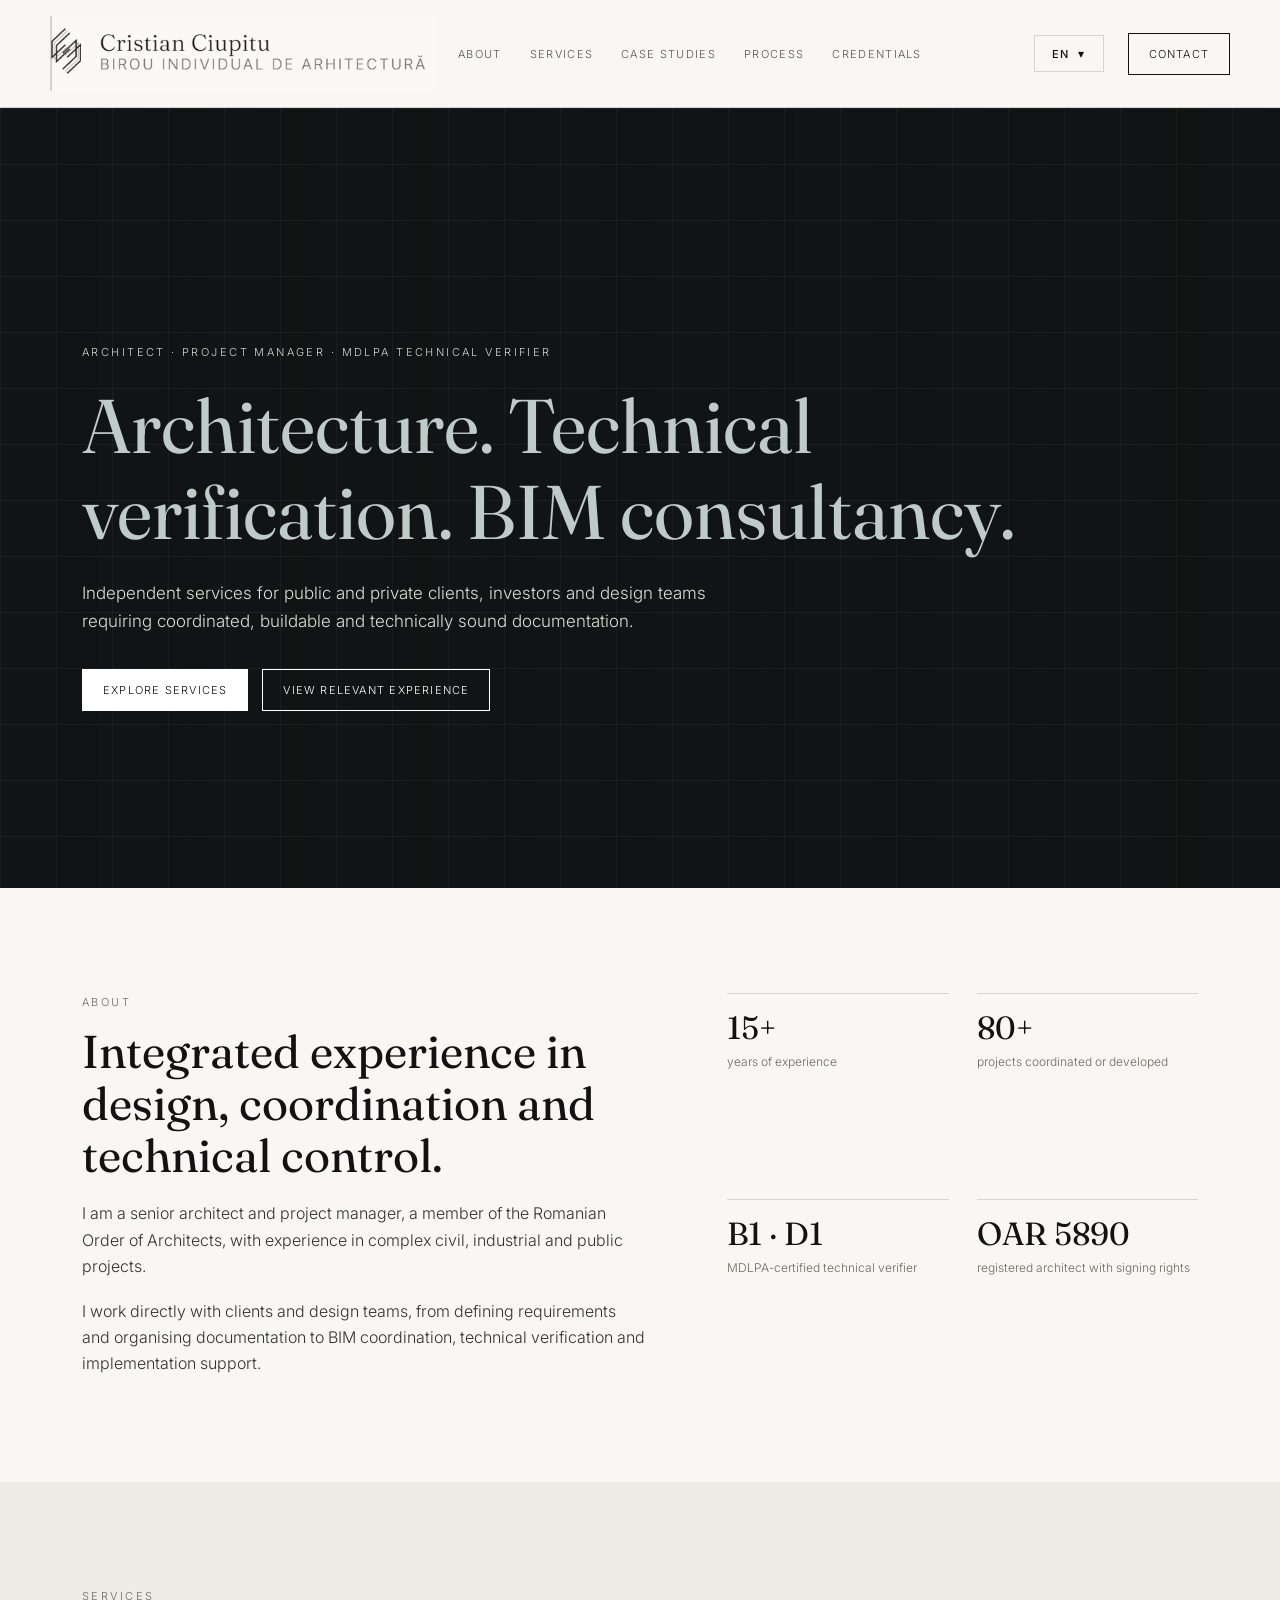
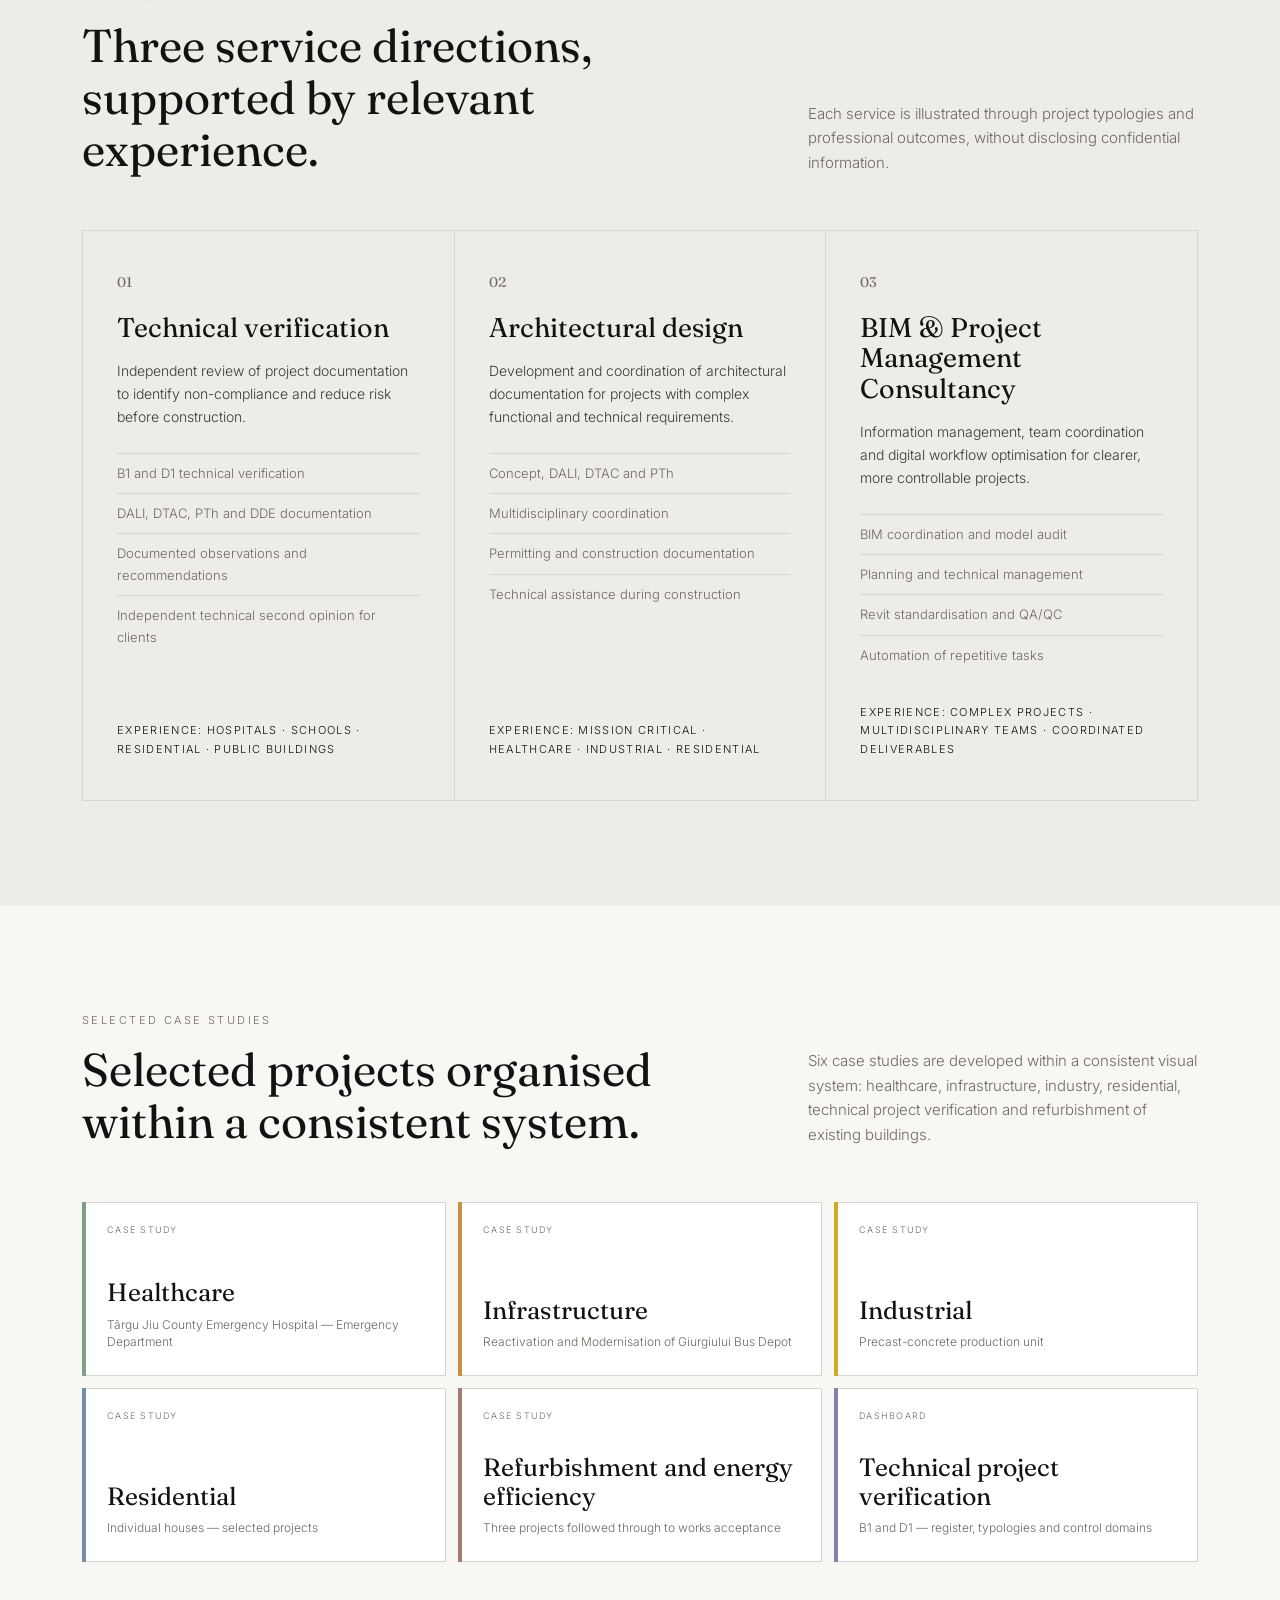
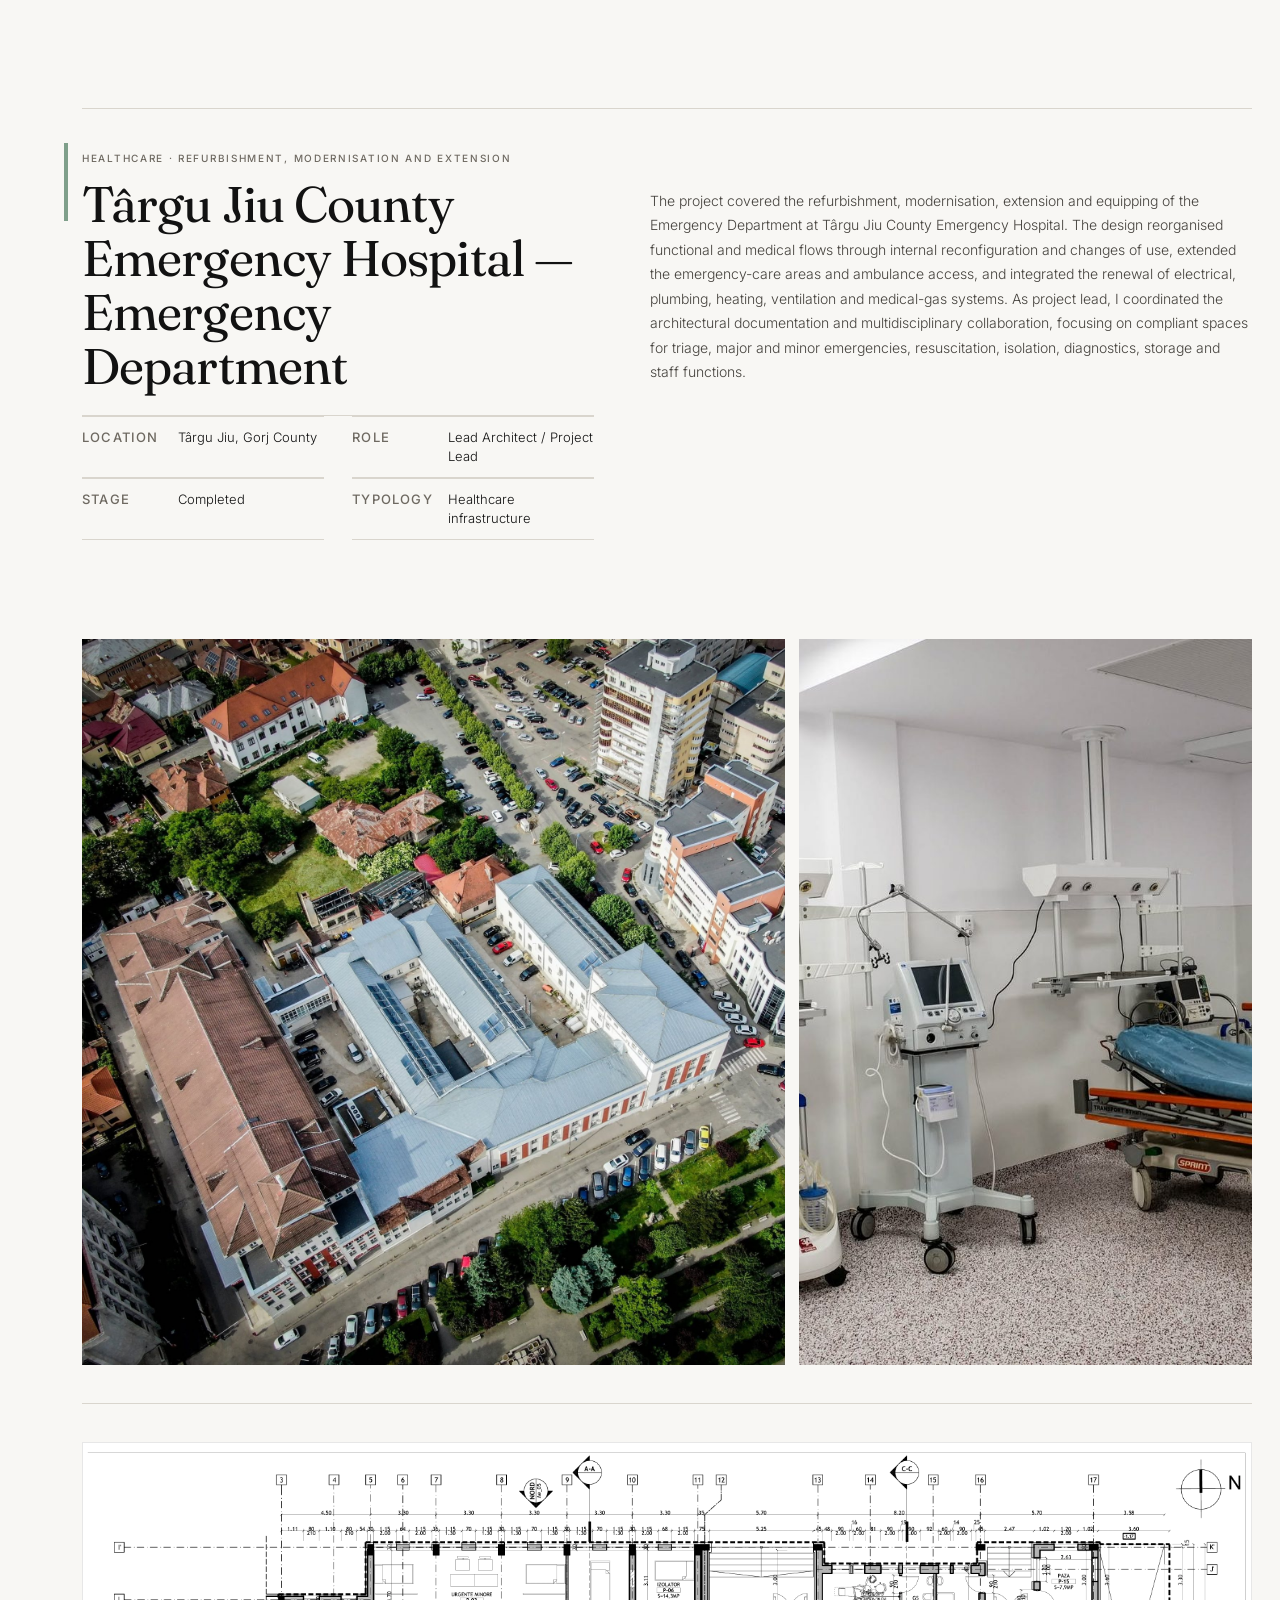
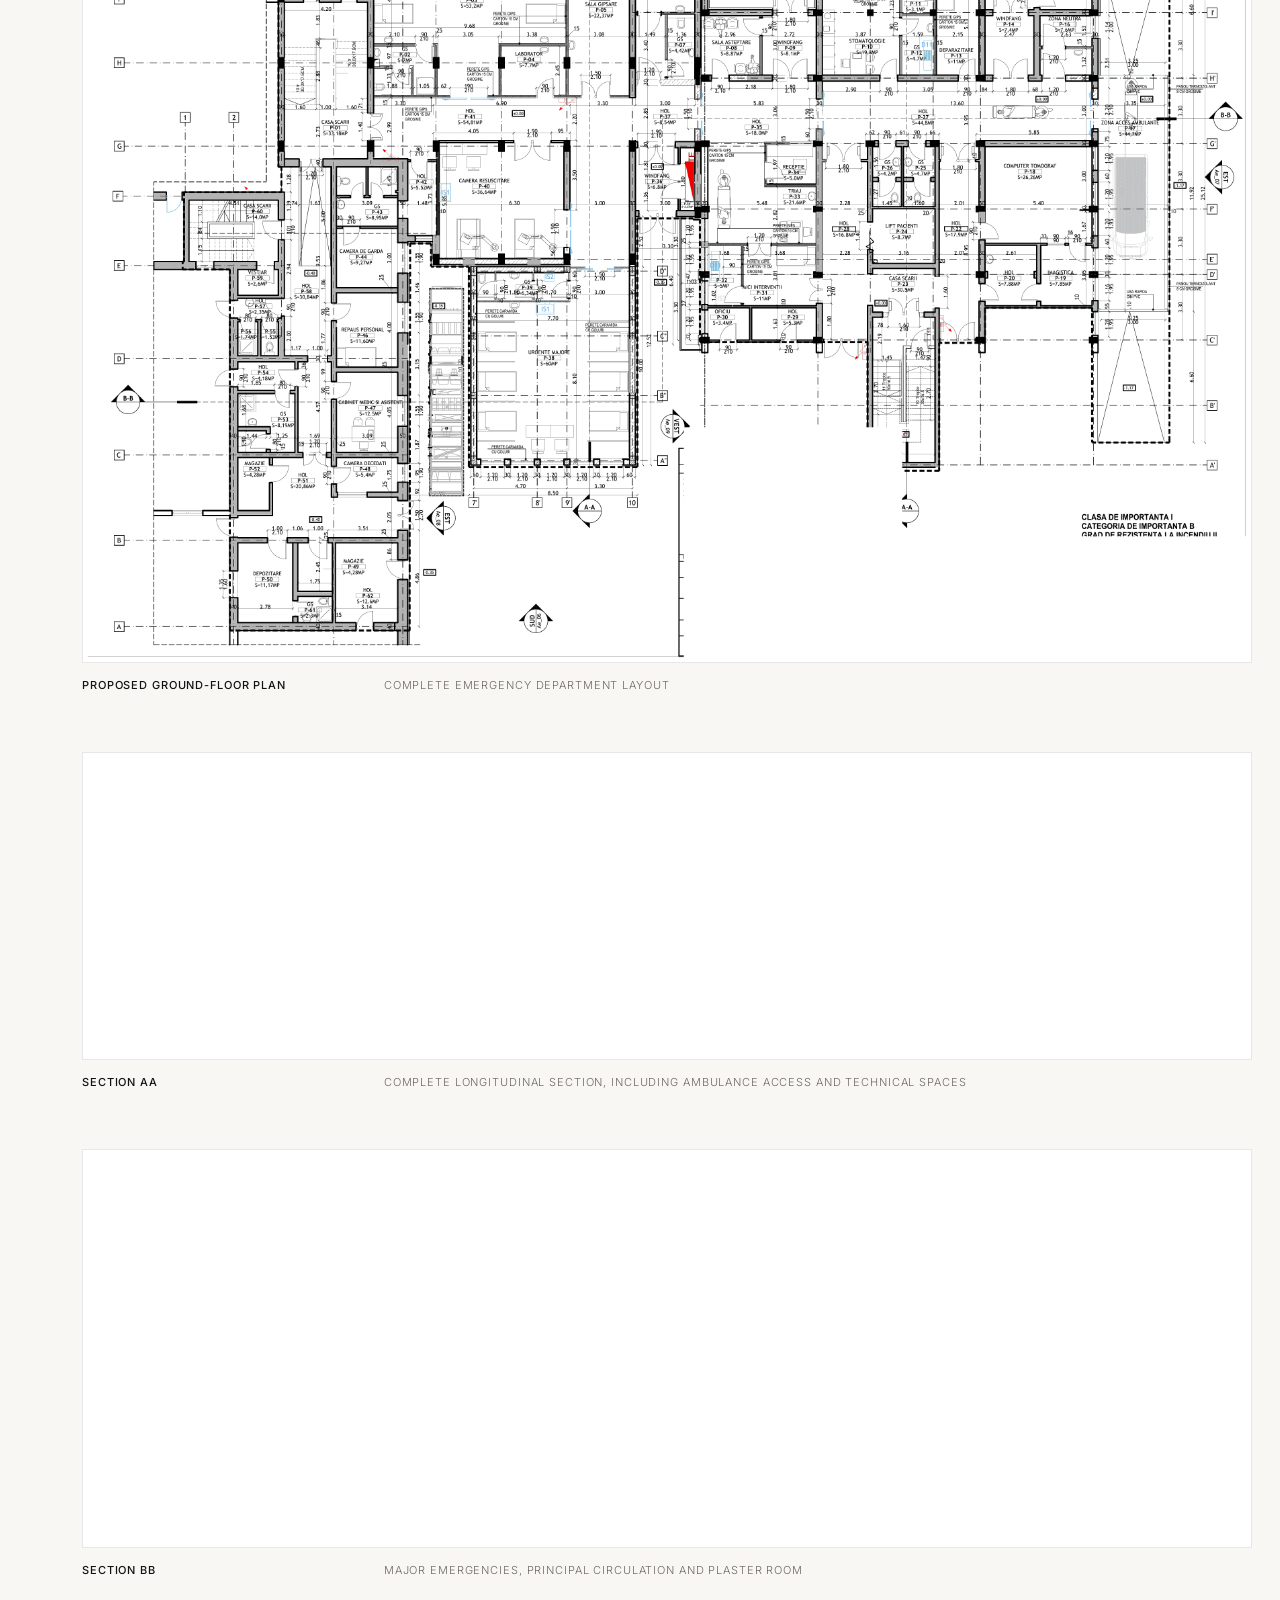
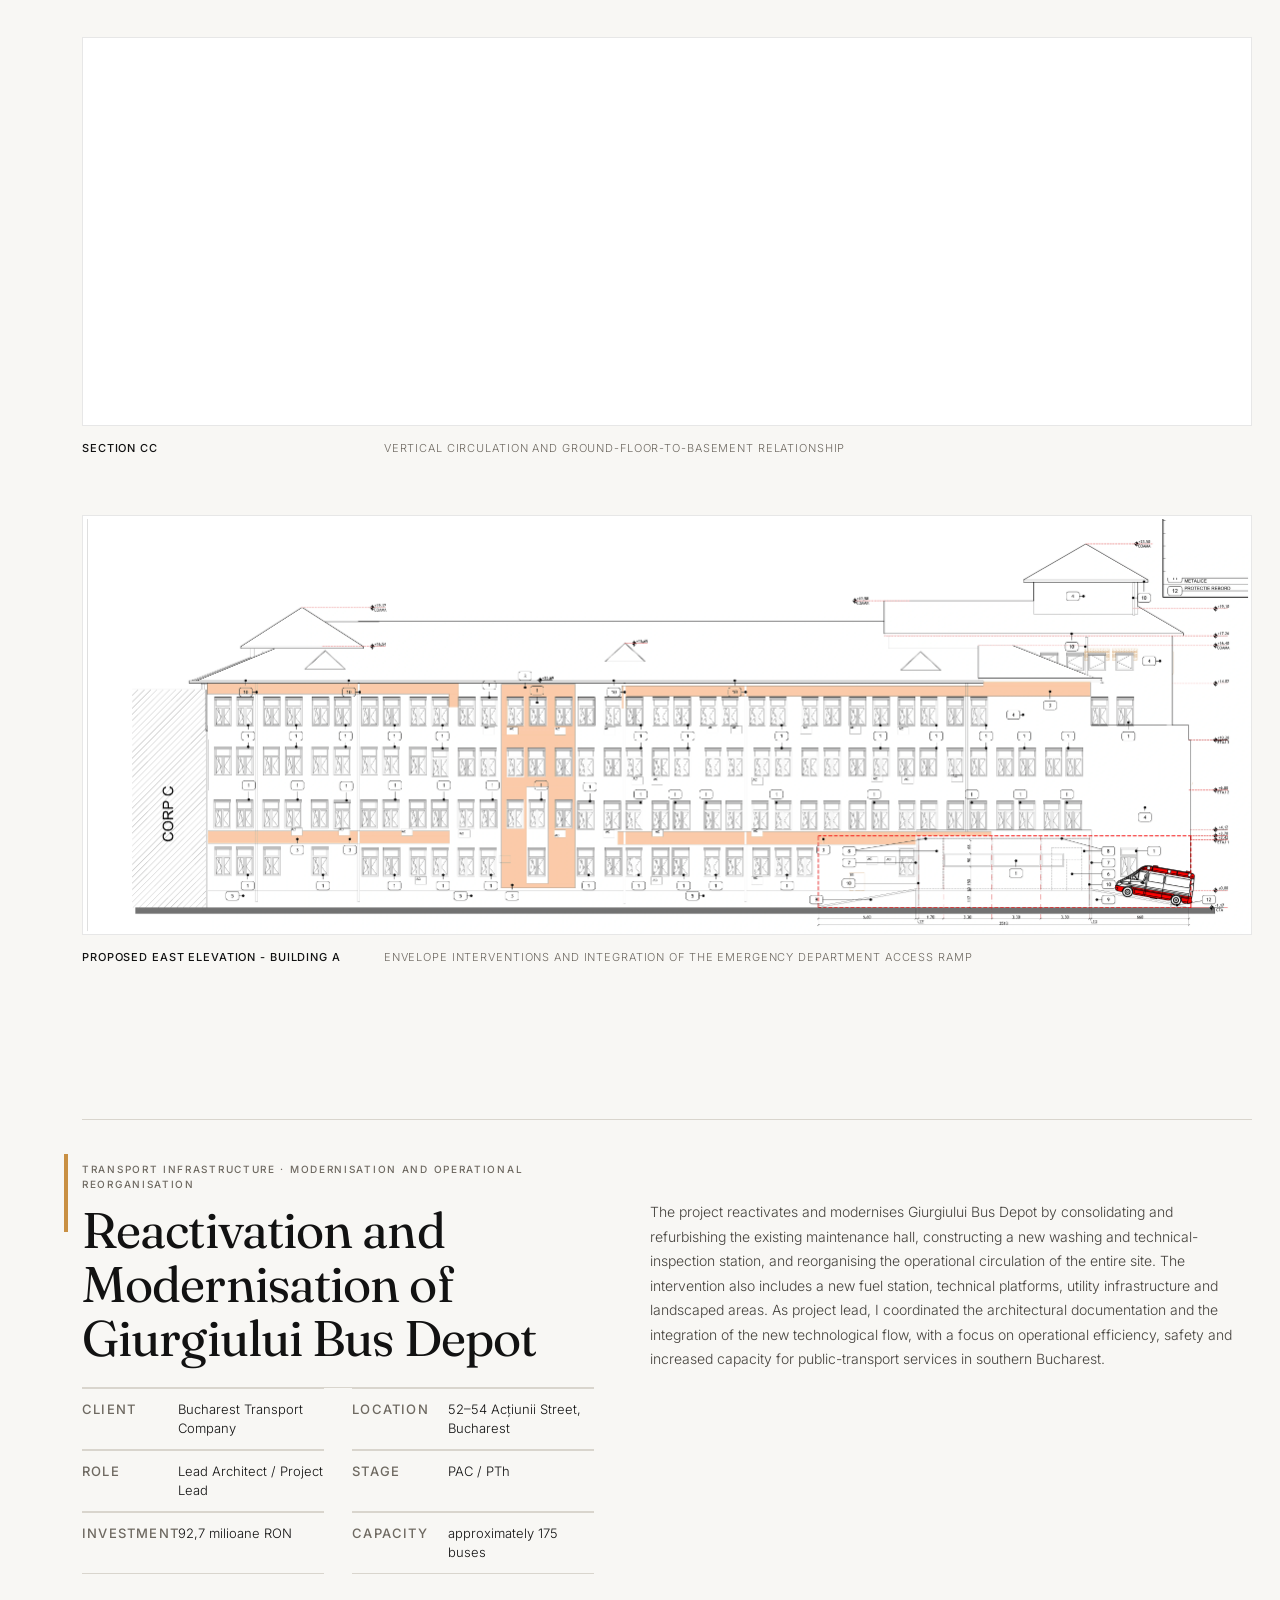
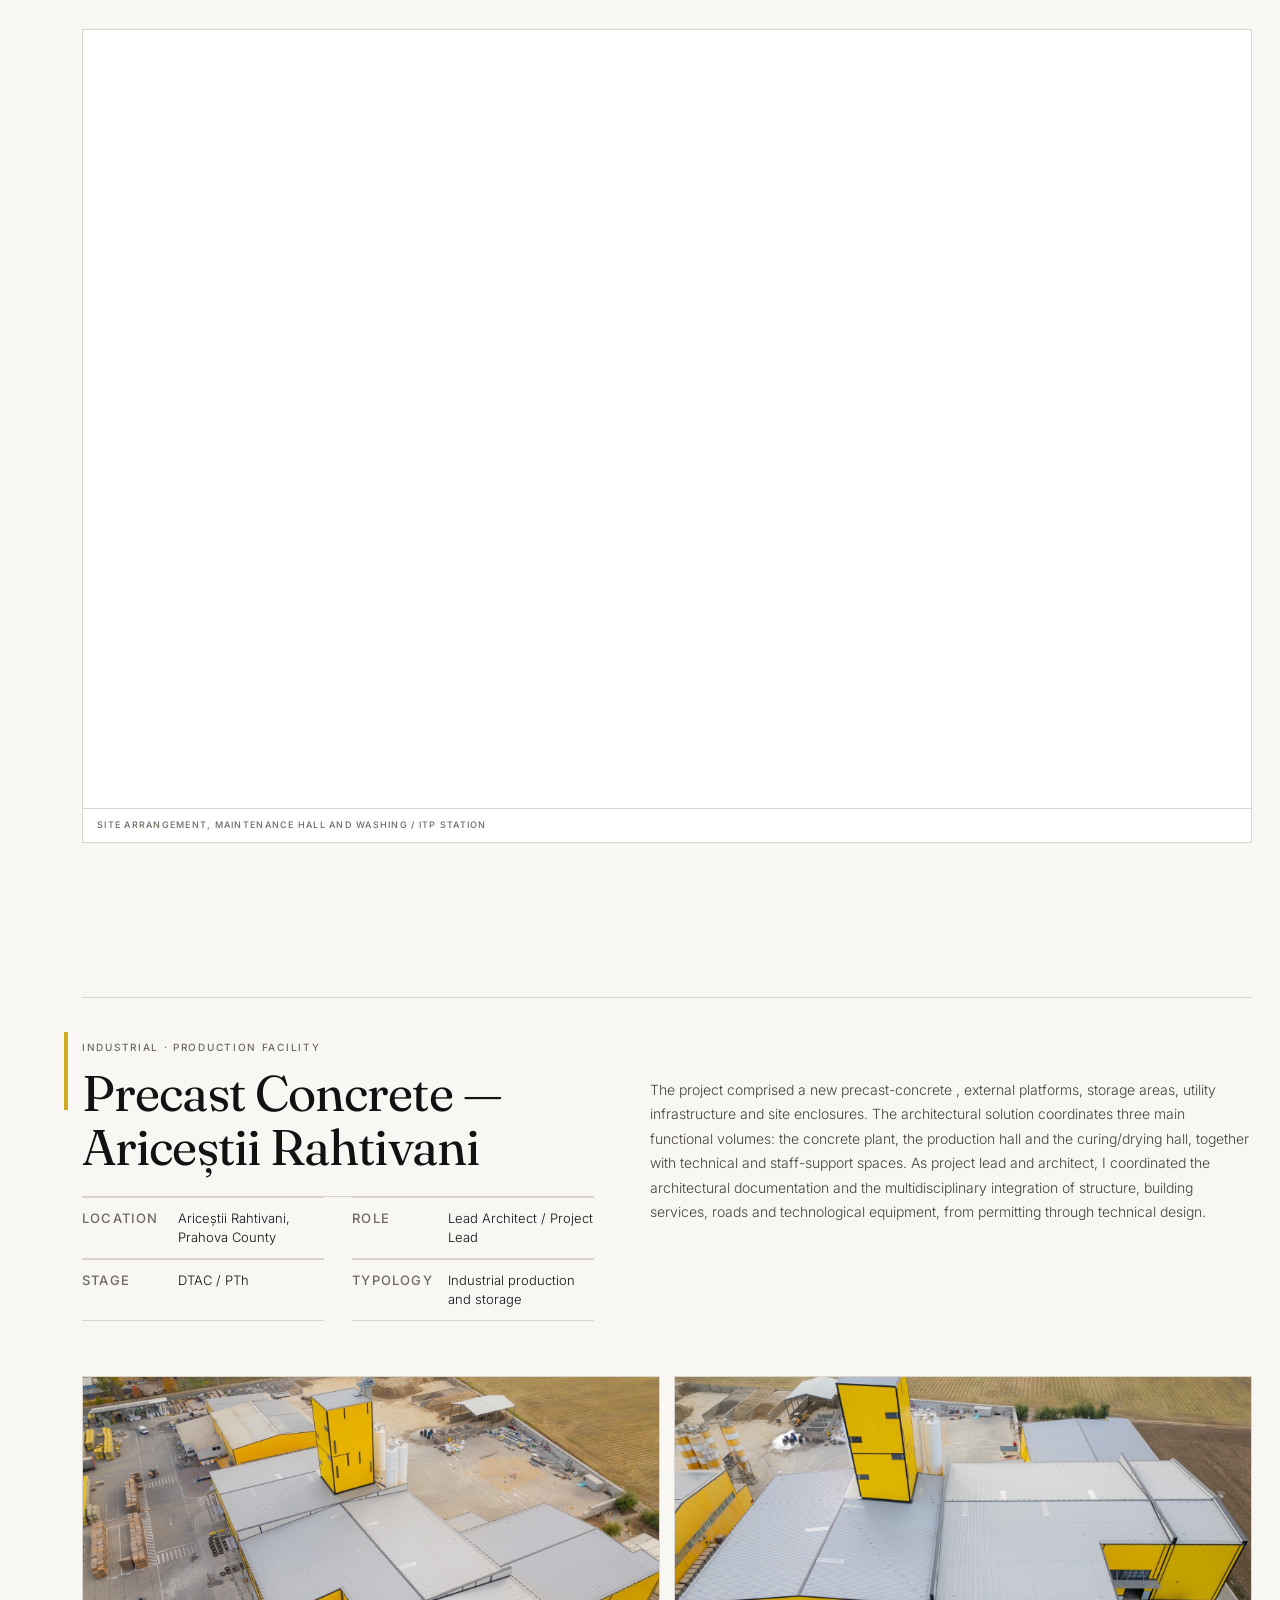
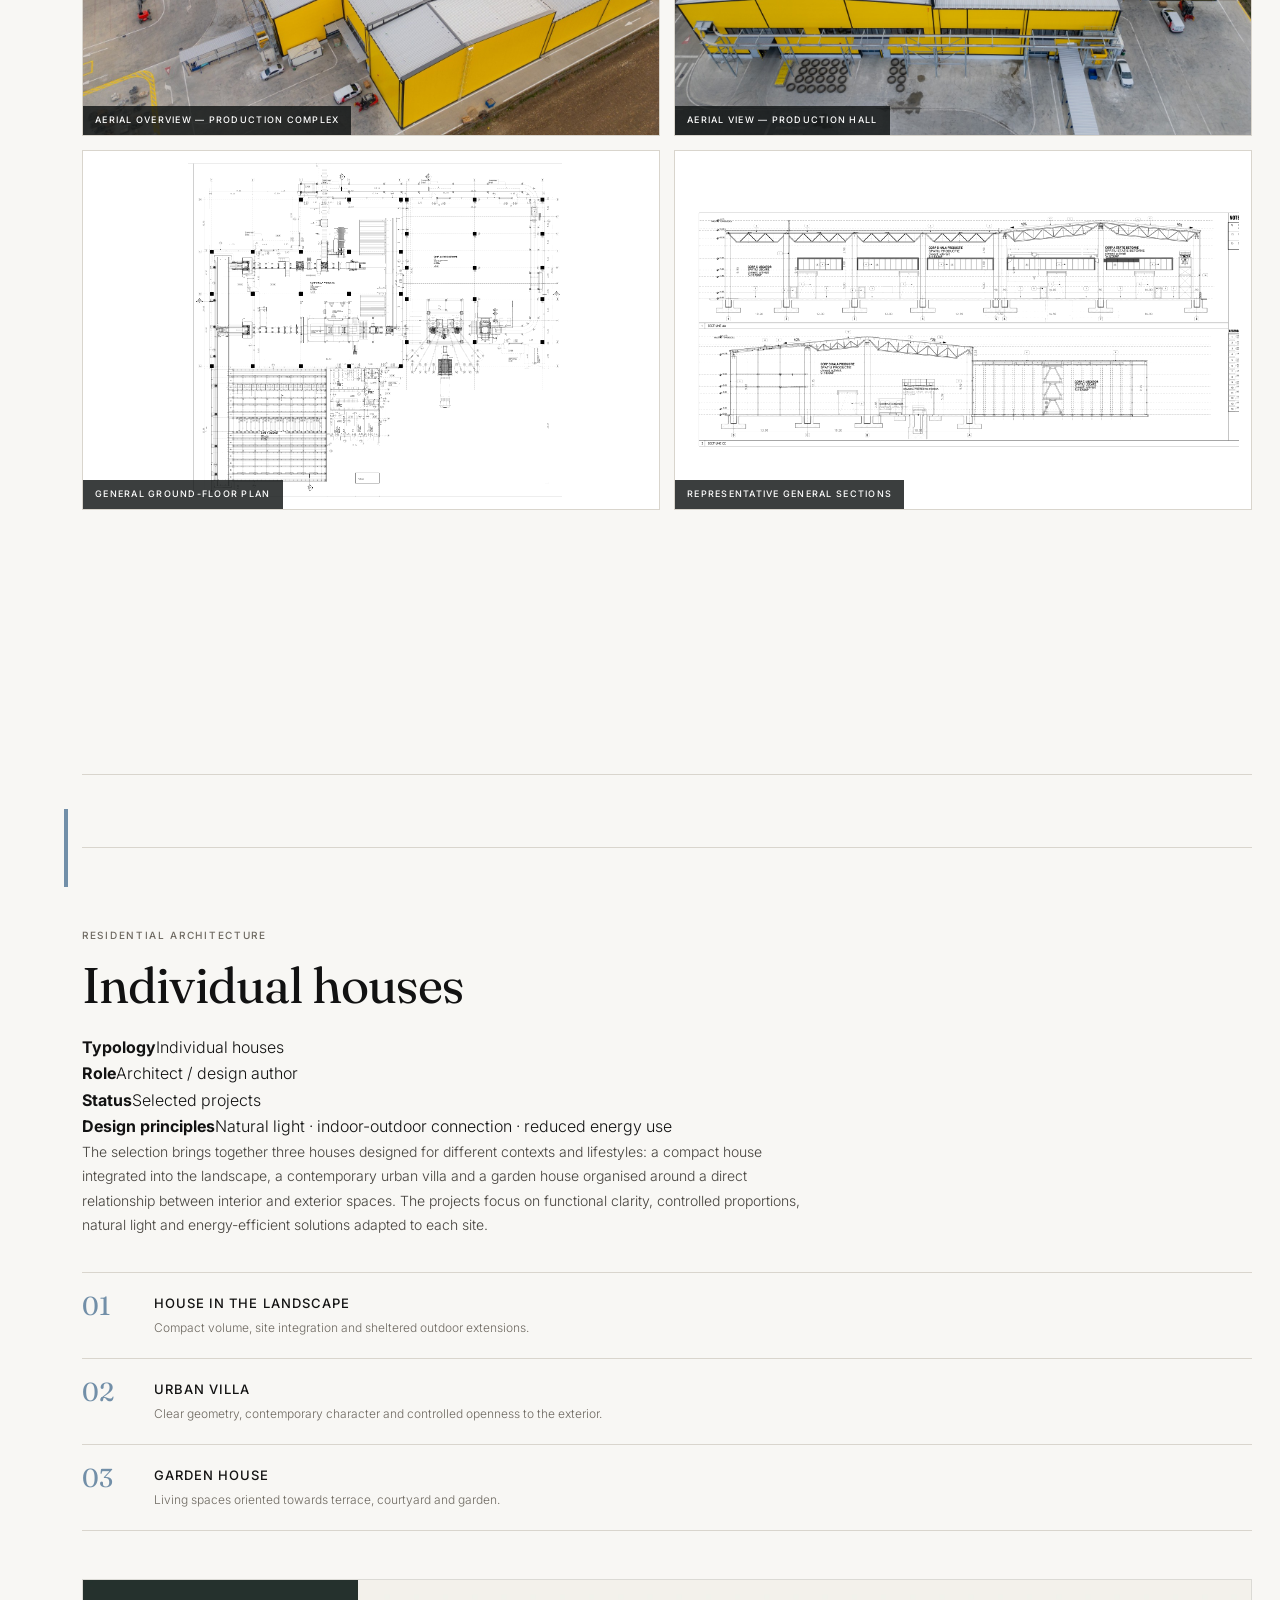
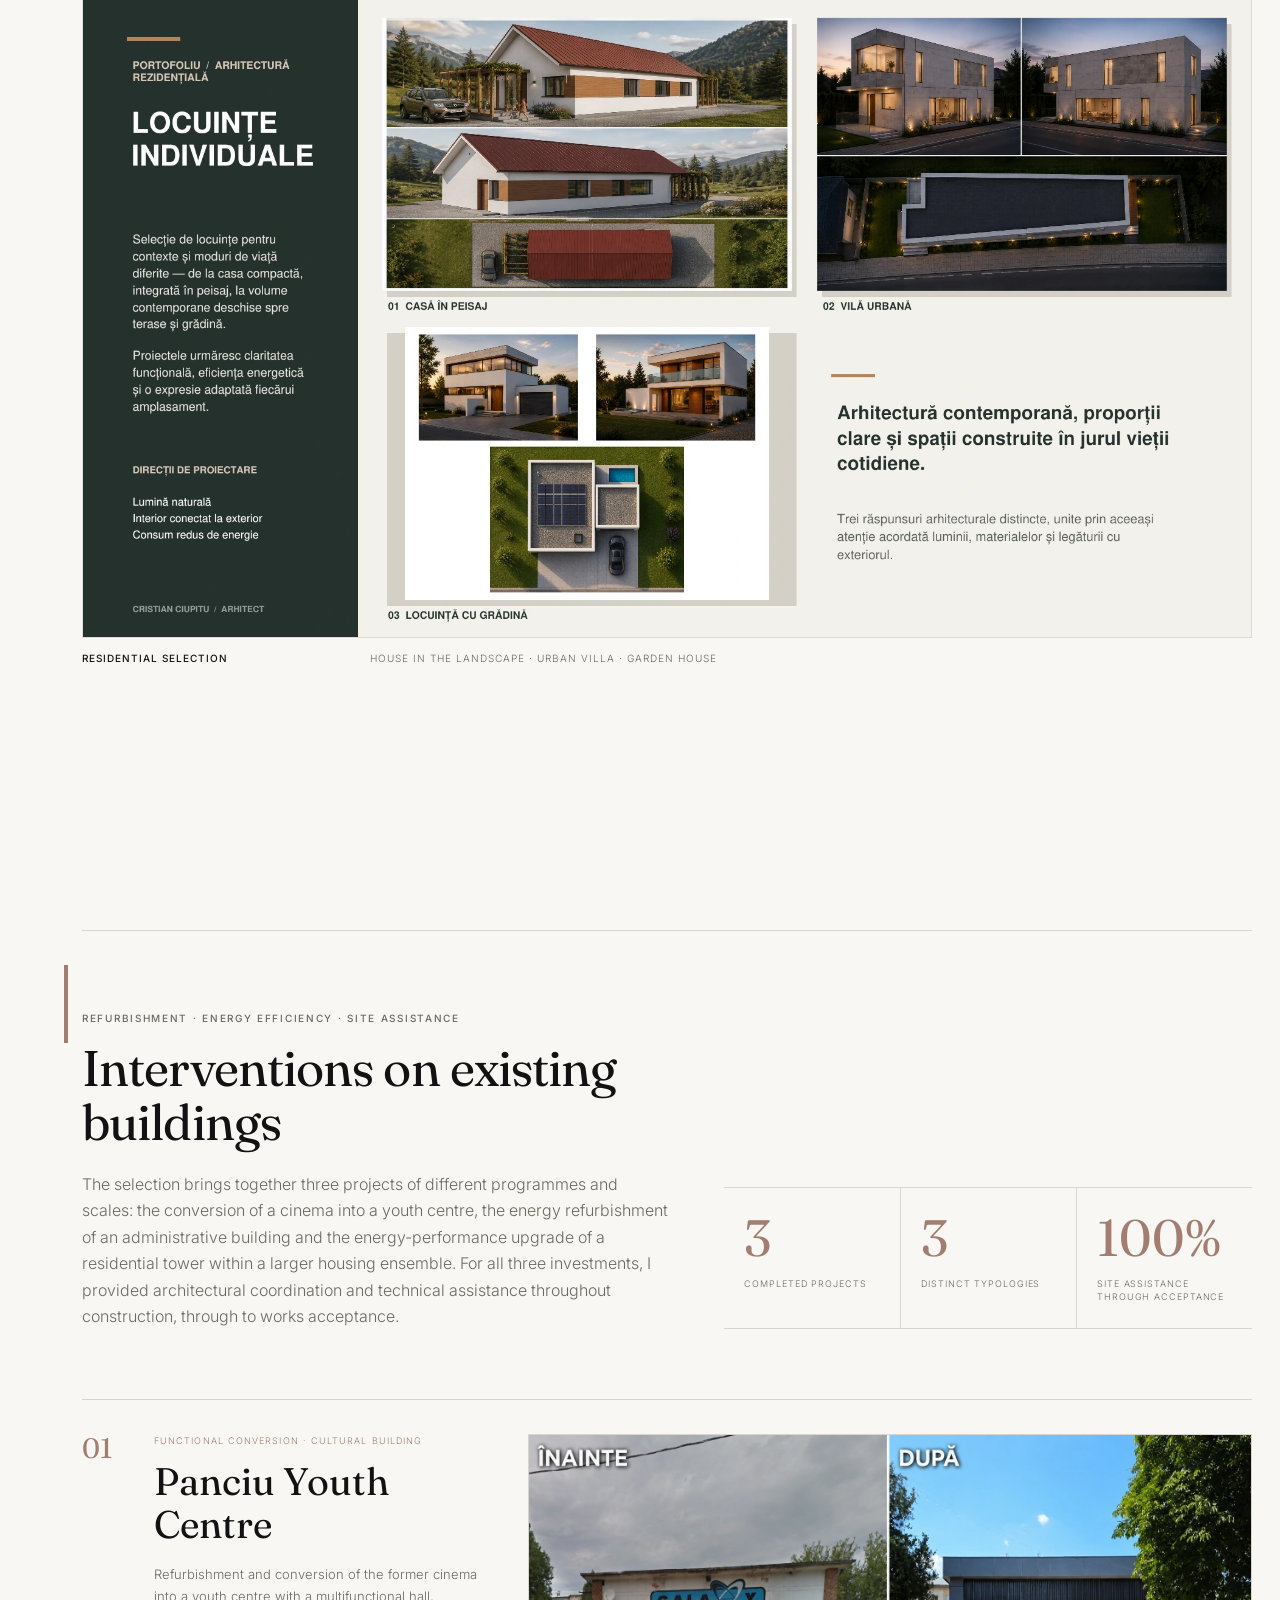
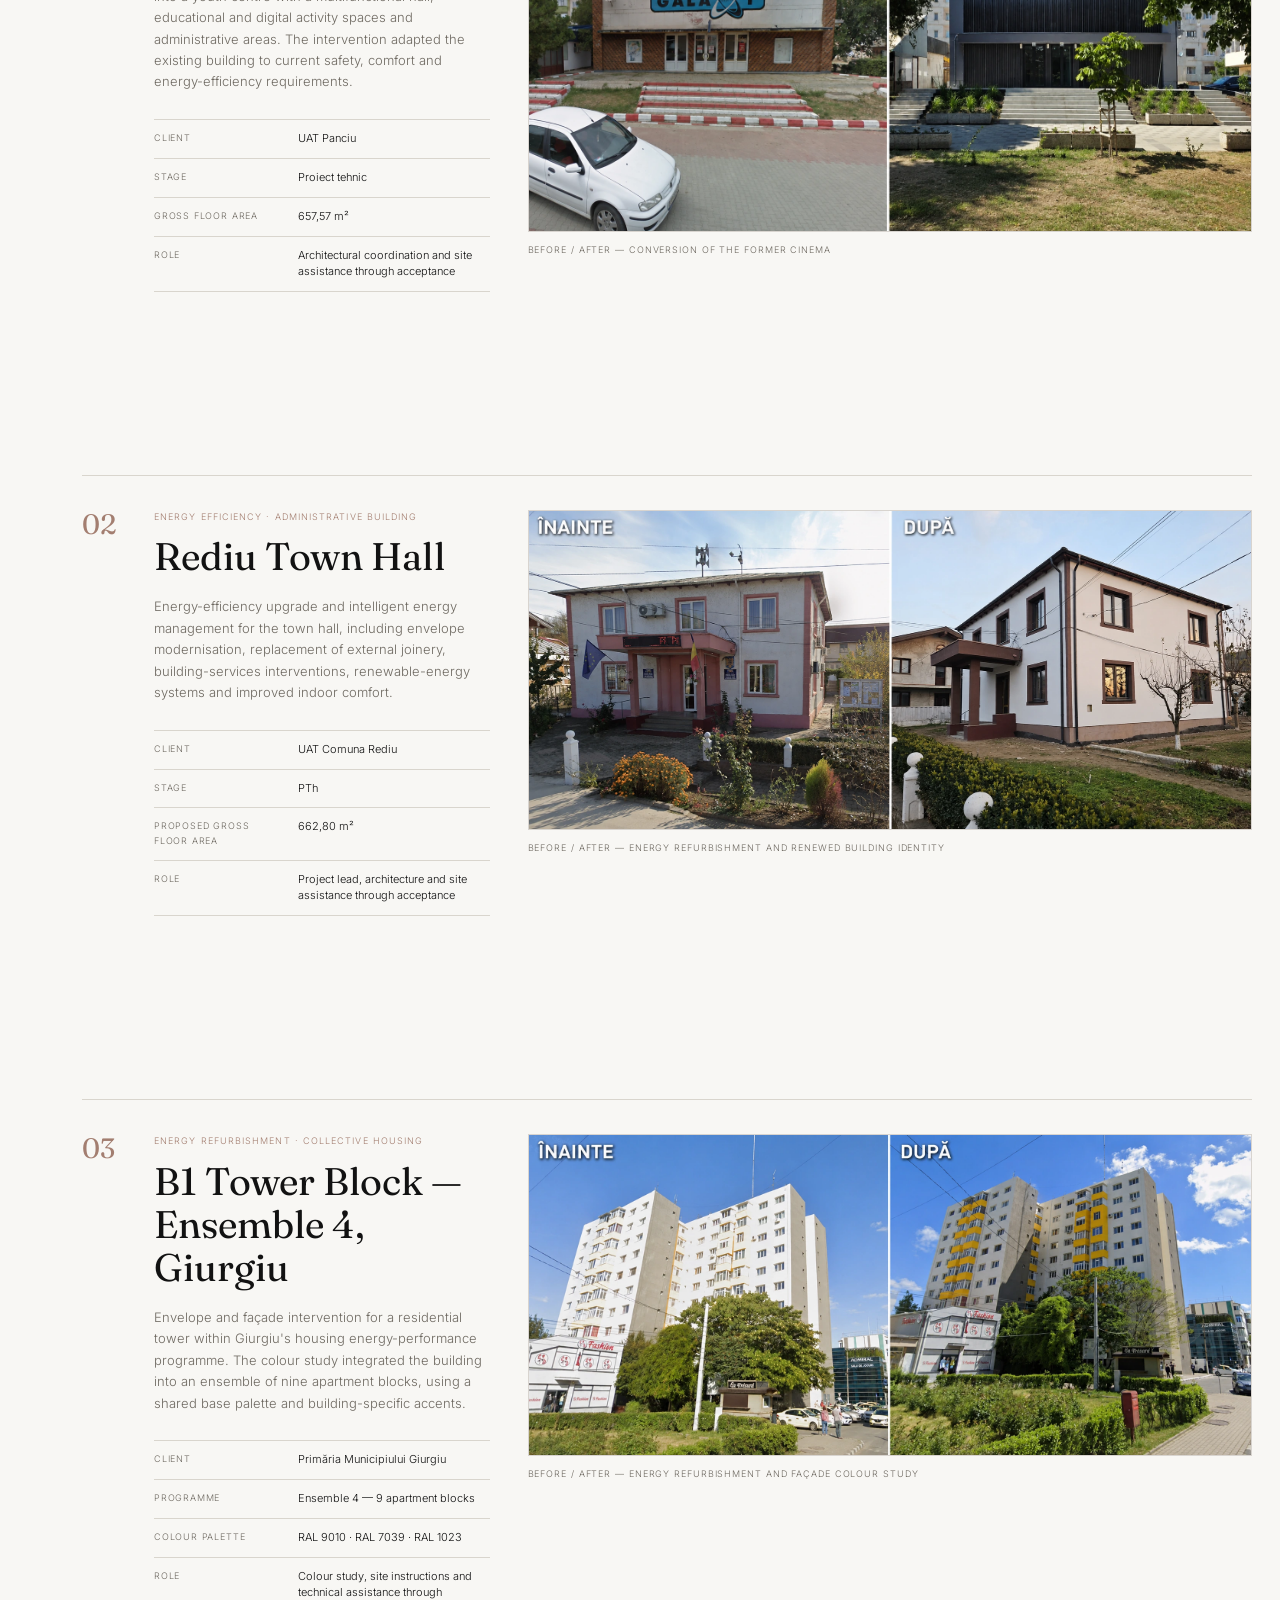
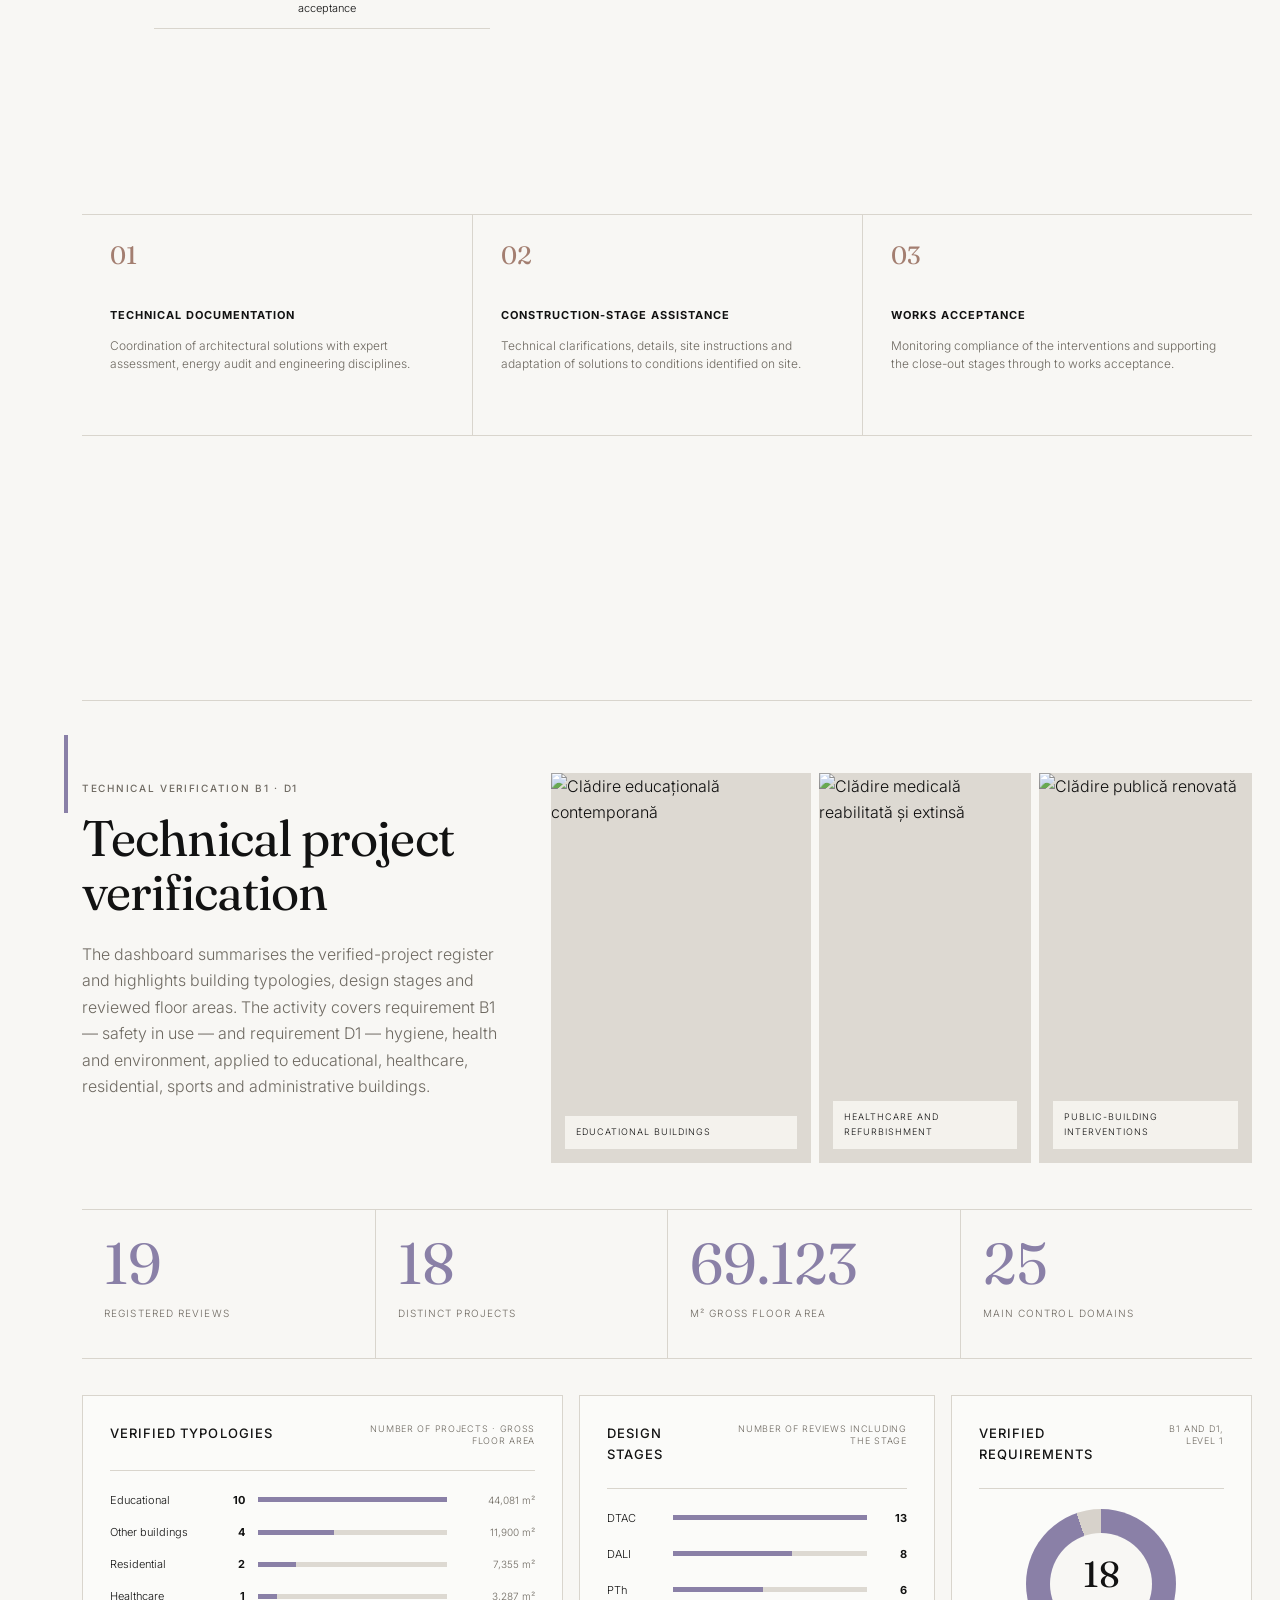
==== commit 9163de3a: "Update index.html" ====
--- a/index.html
+++ b/index.html
@@ -1,4 +1,9 @@
-<!-- Google tag (gtag.js) -->
+
+<!DOCTYPE html>
+
+<html dir="ltr" lang="ro">
+<head>
+  <!-- Google tag (gtag.js) -->
 <script async src="https://www.googletagmanager.com/gtag/js?id=G-D7TY2CG2GQ"></script>
 <script>
   window.dataLayer = window.dataLayer || [];
@@ -7,11 +12,6 @@
 
   gtag('config', 'G-D7TY2CG2GQ');
 </script>
-
-<!DOCTYPE html>
-
-<html dir="ltr" lang="ro">
-<head>
 <meta charset="utf-8"/>
 <meta content="width=device-width, initial-scale=1.0" name="viewport"/>
 <title>Cristian Ciupitu | Arhitect și verificator tehnic B1, D1 | București</title>
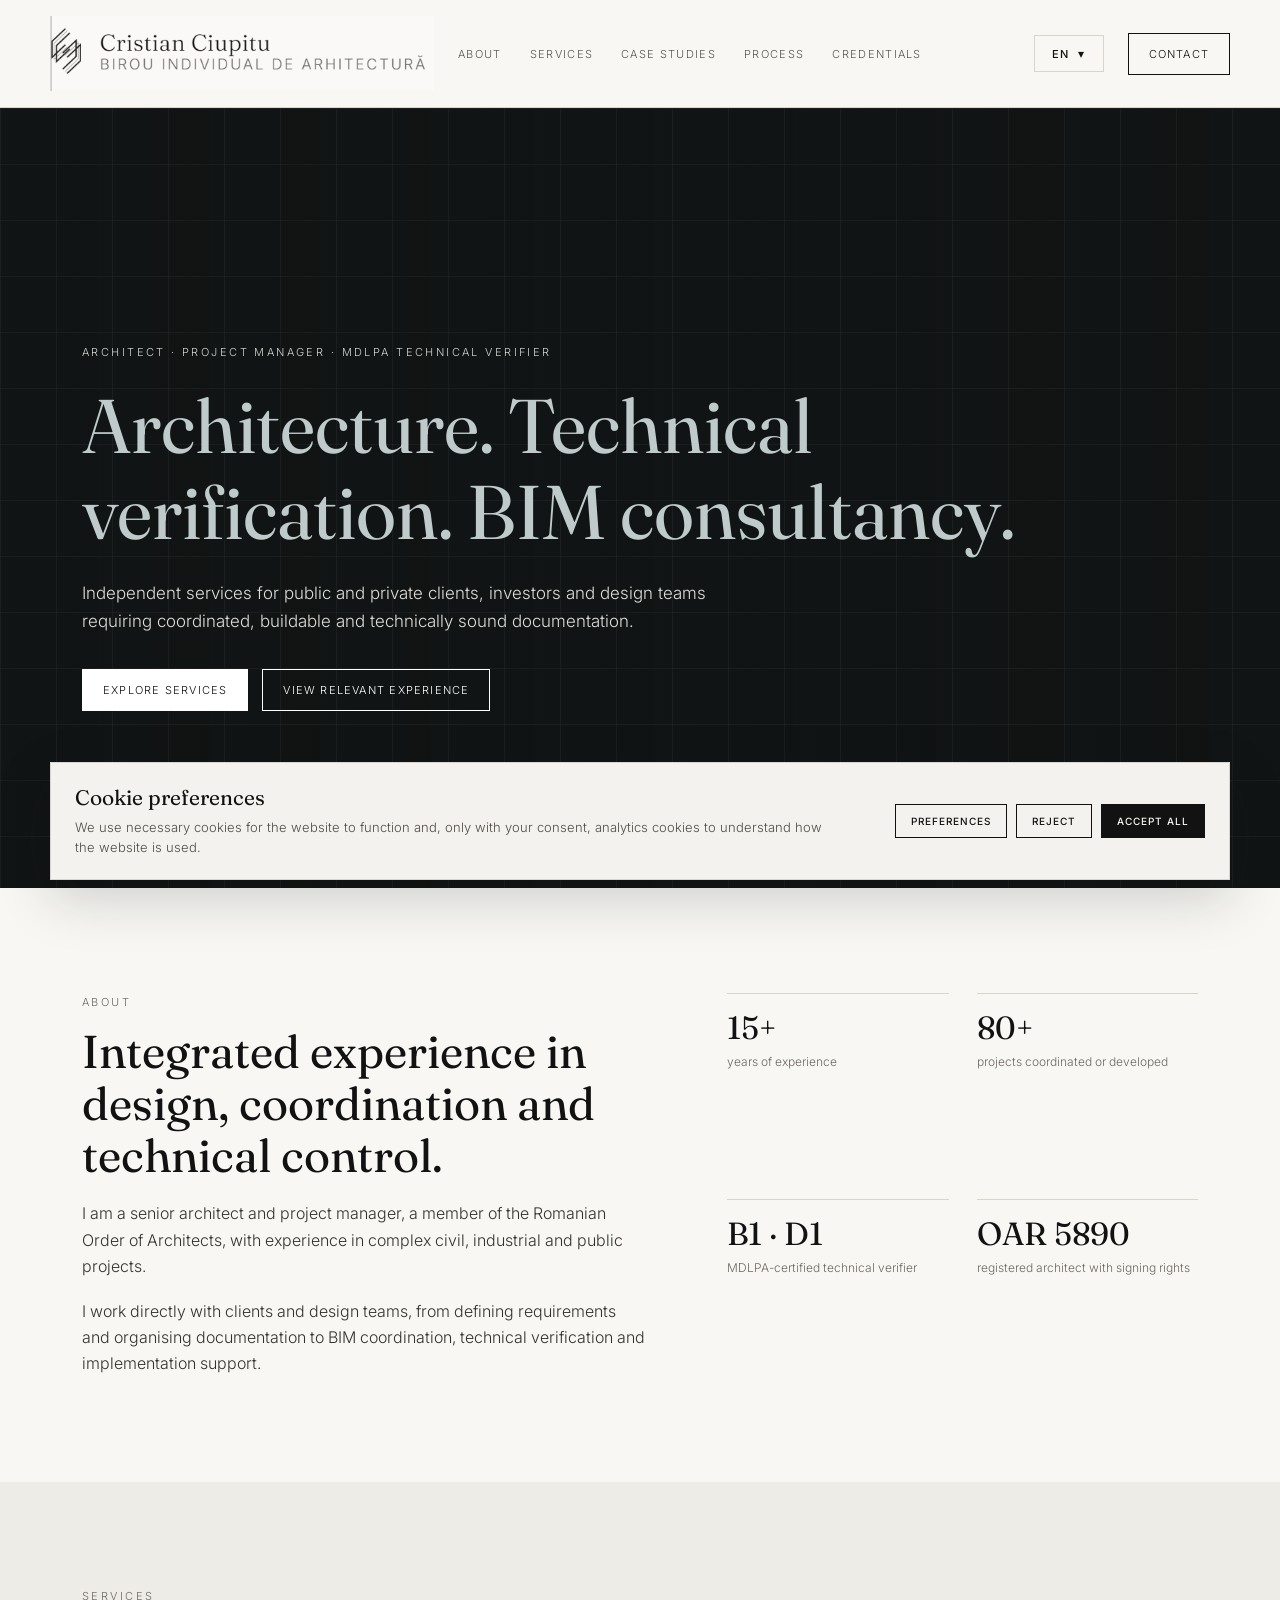
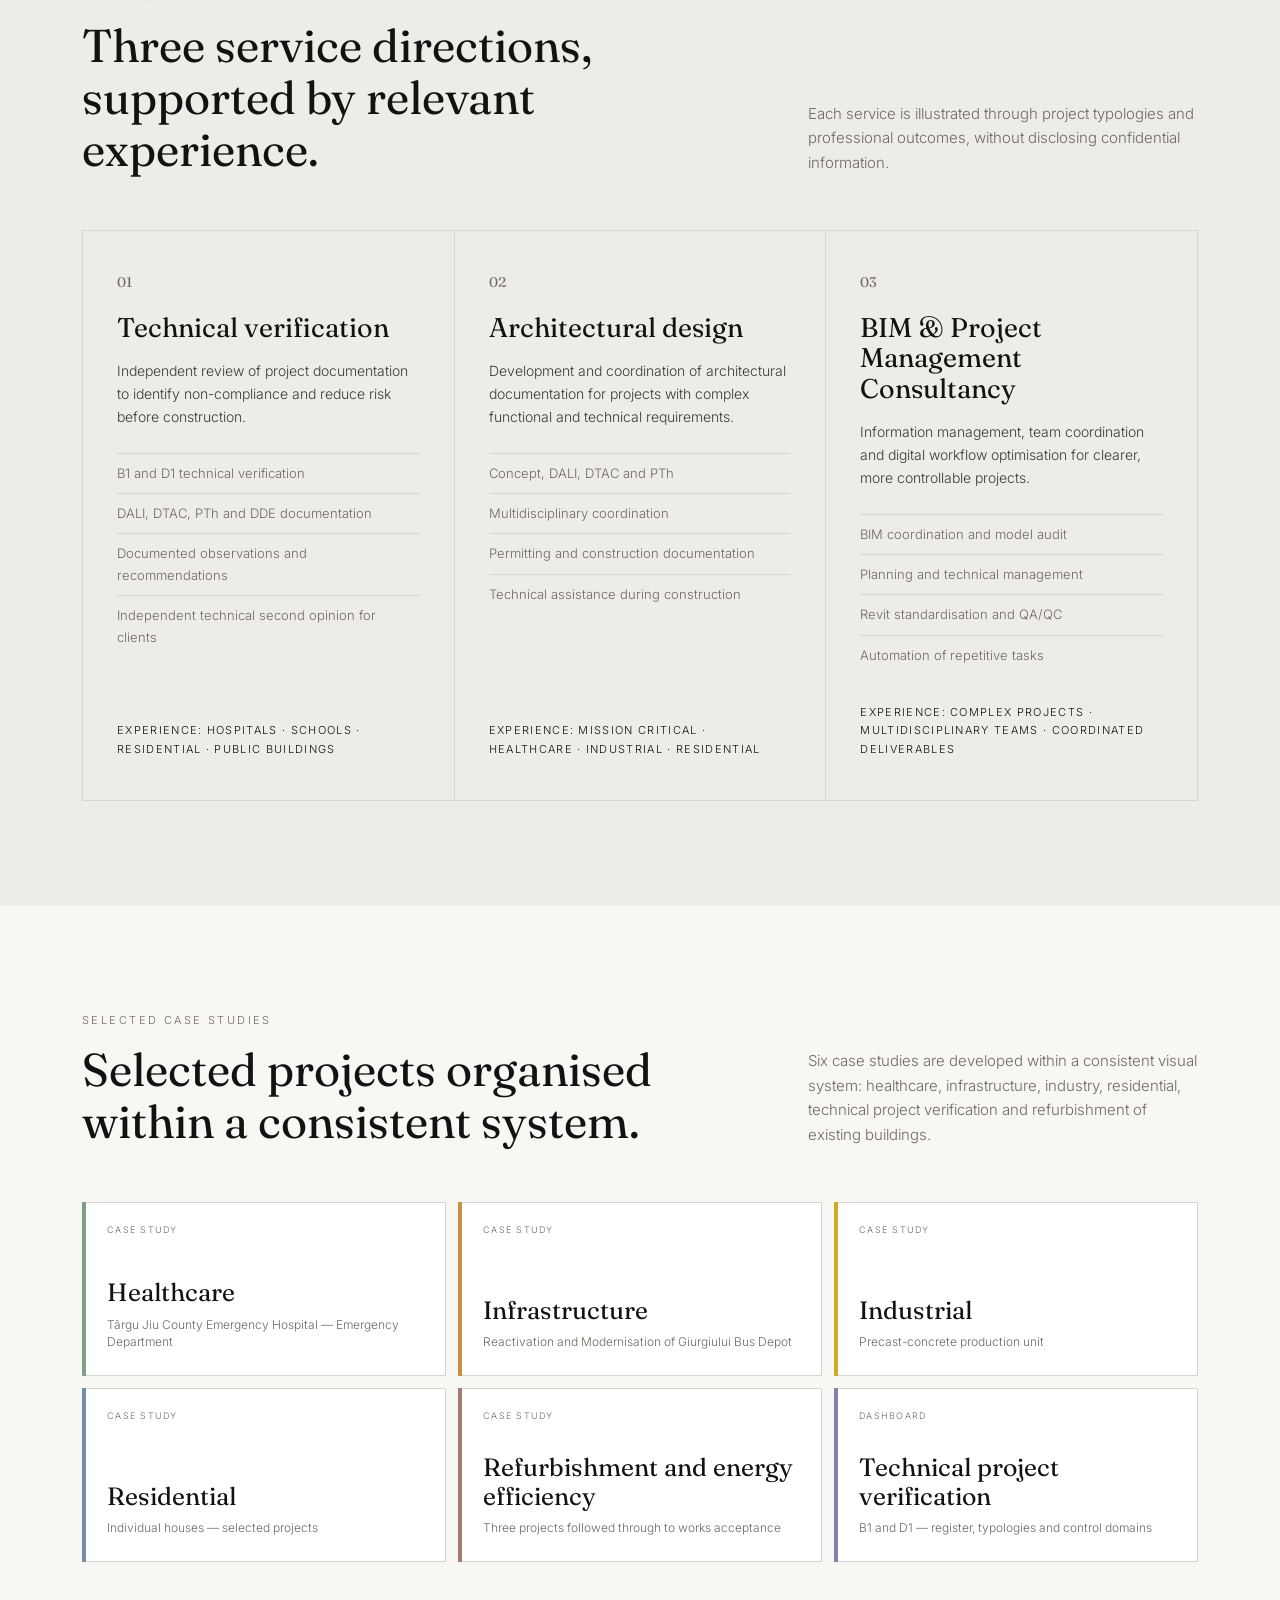
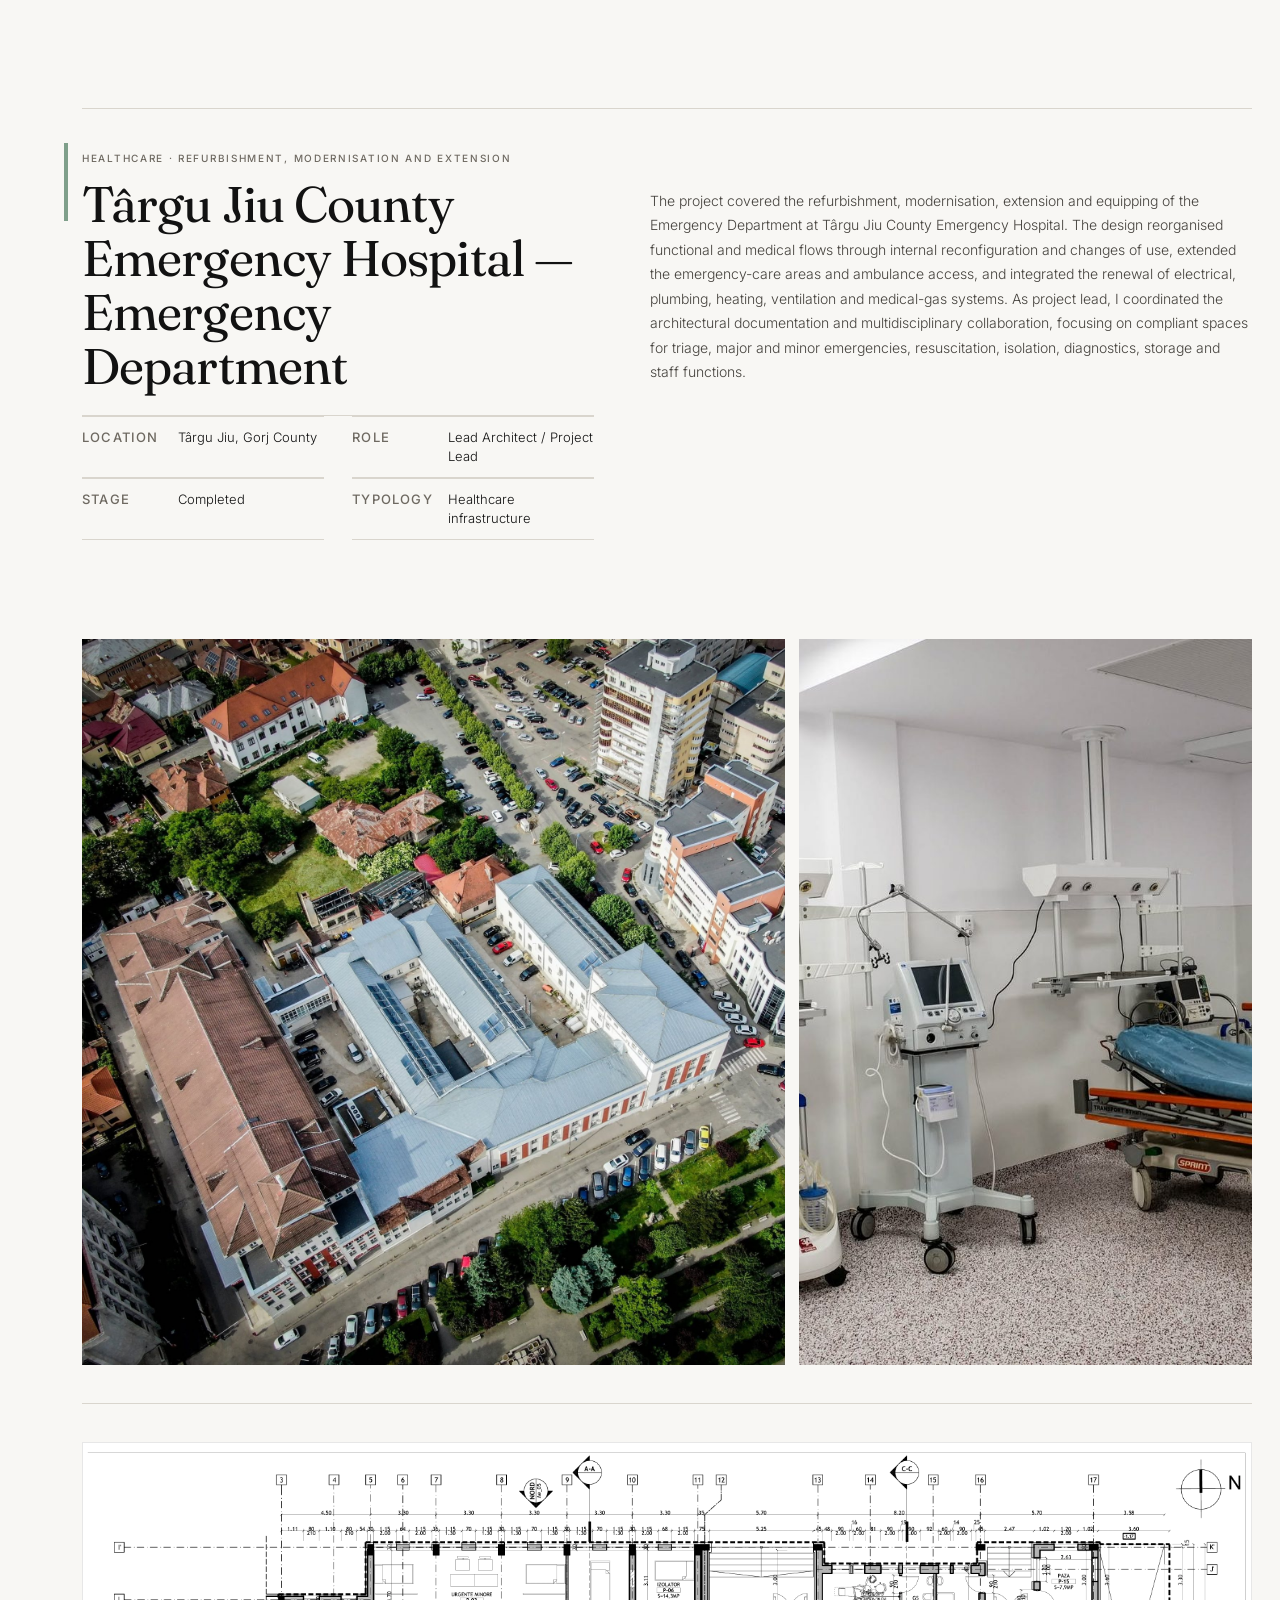
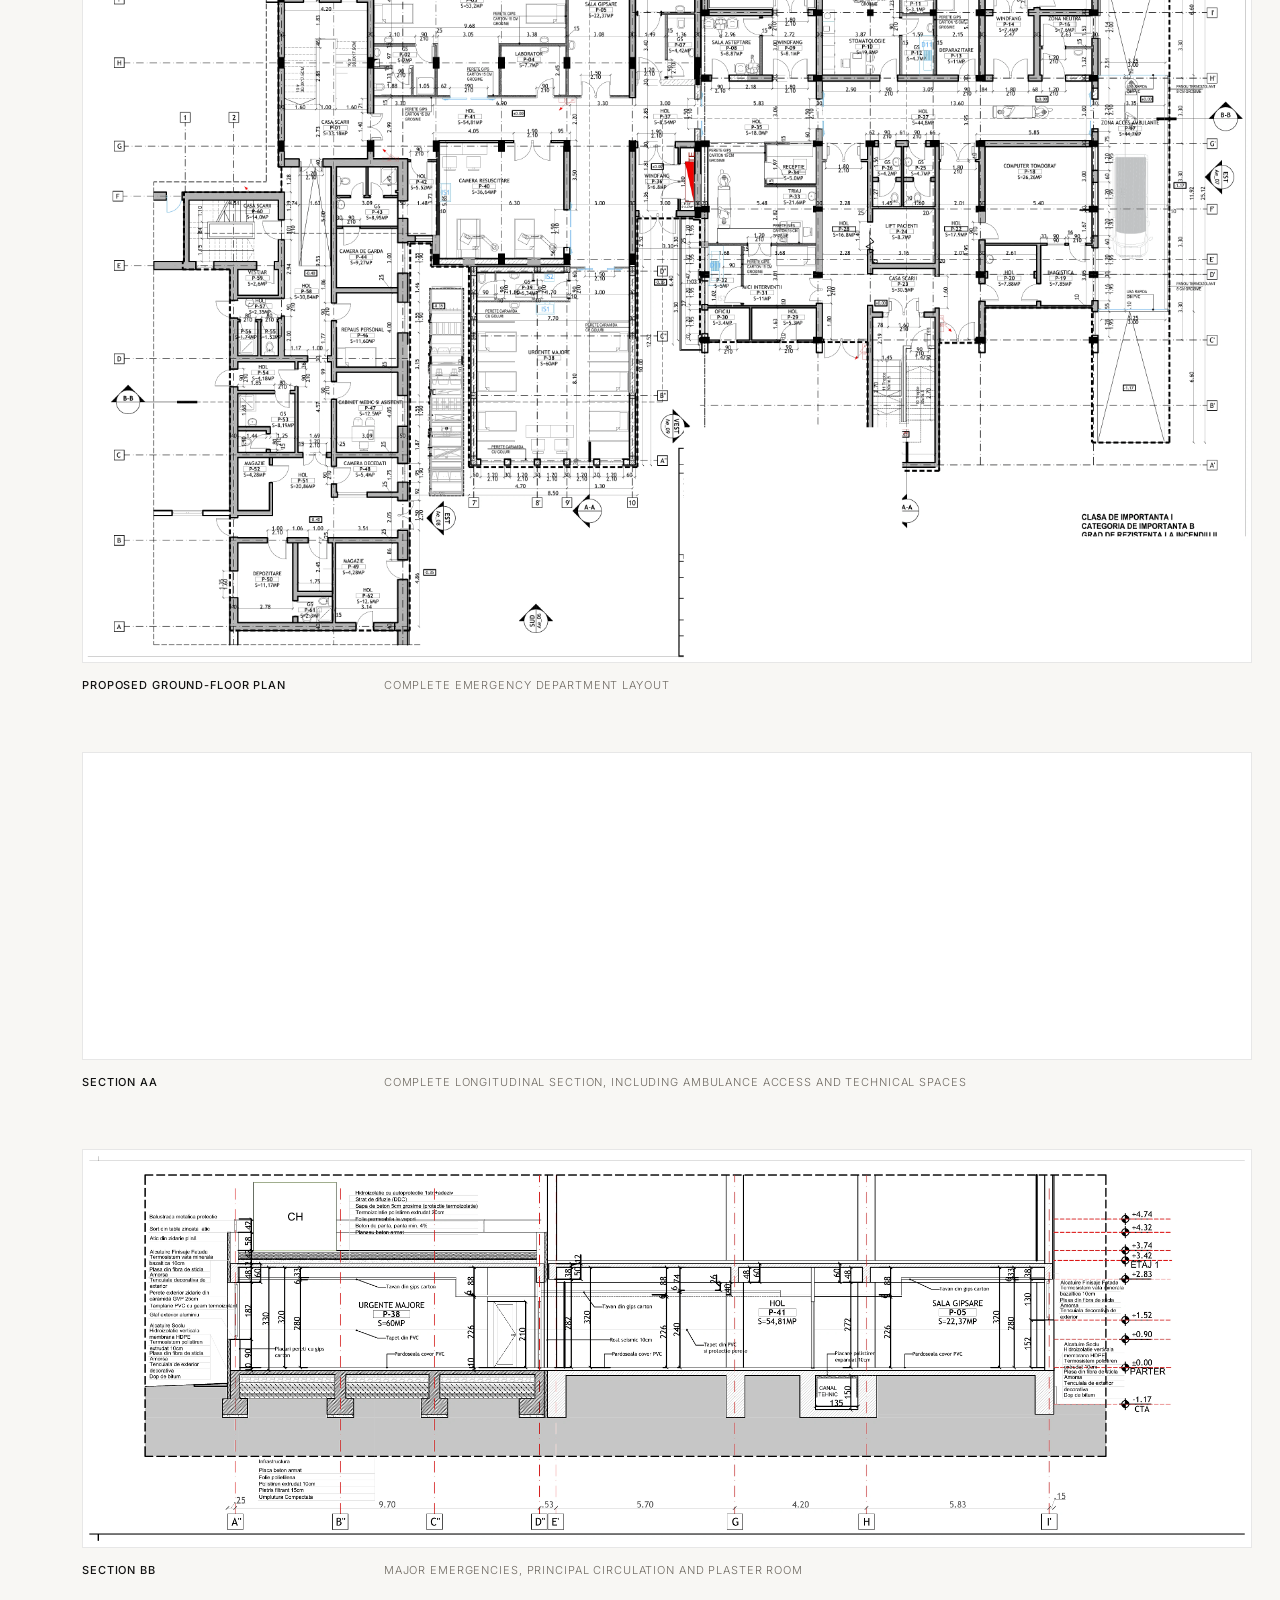
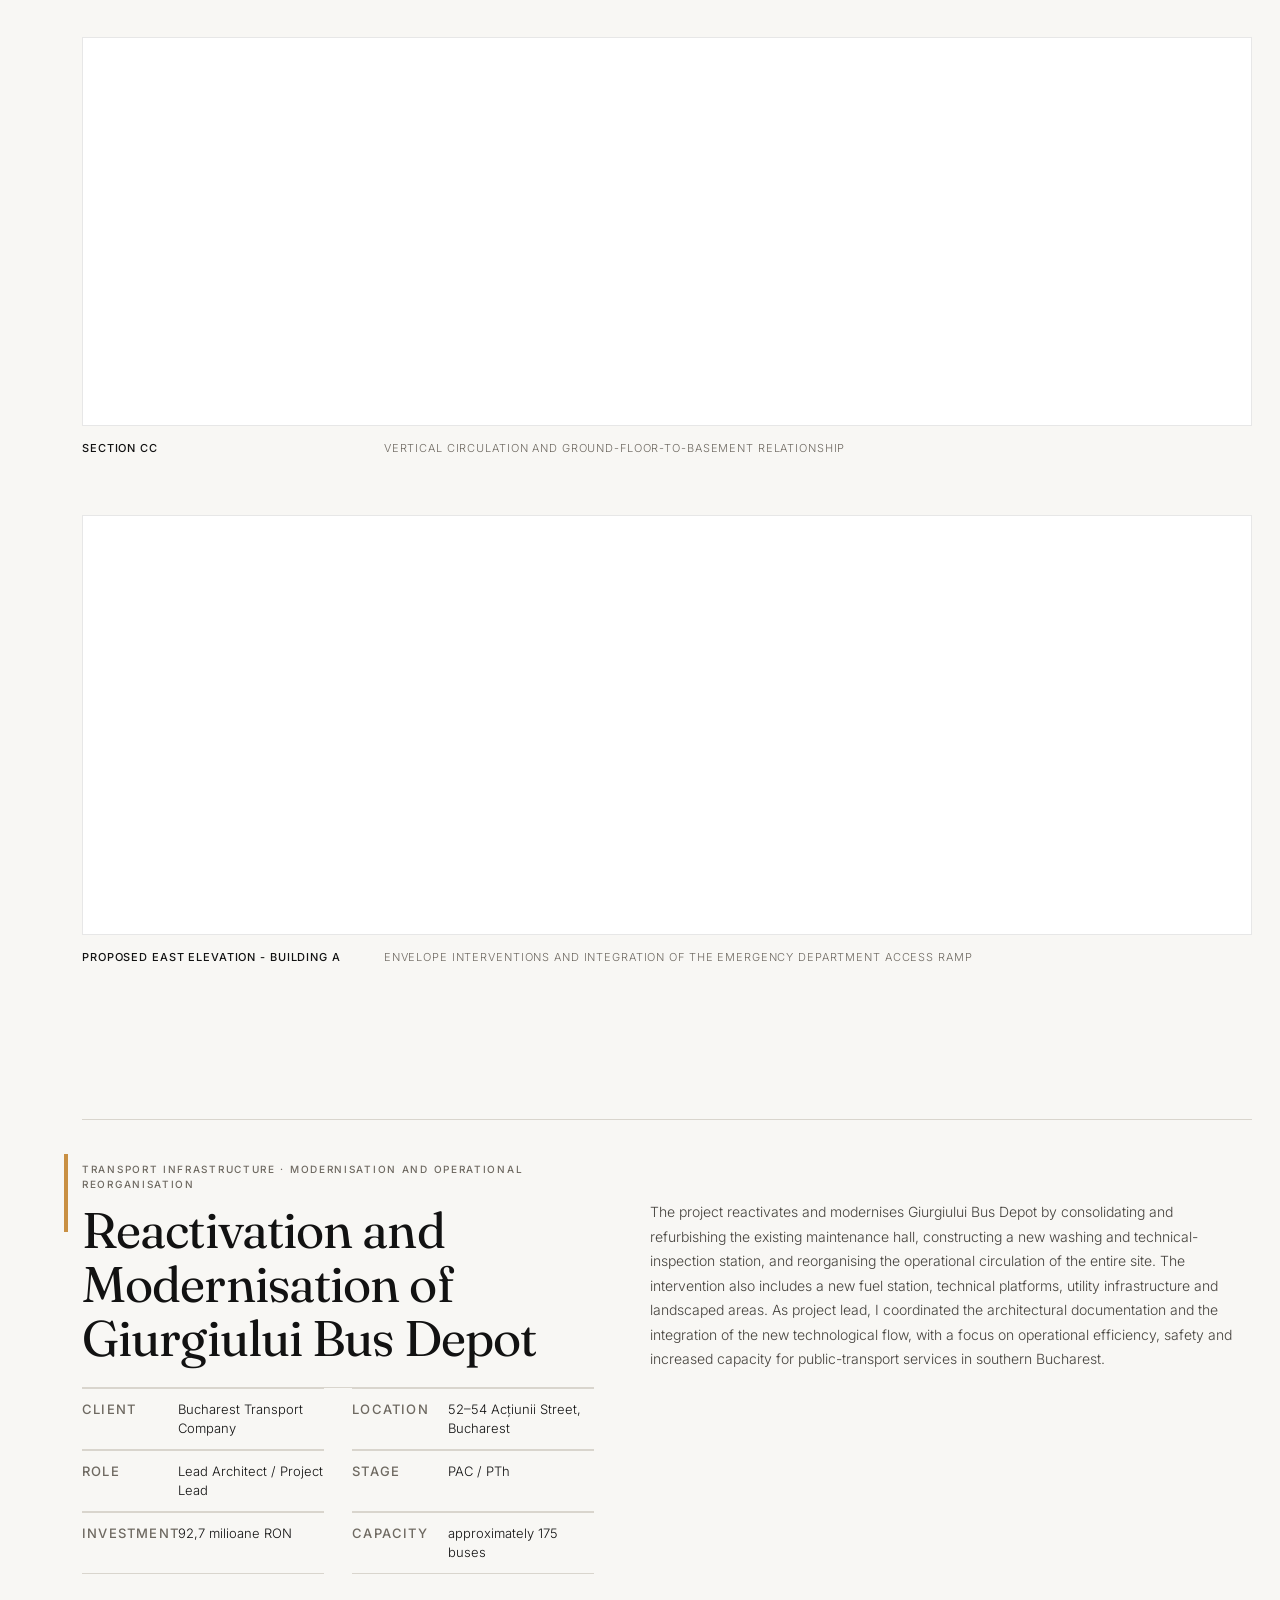
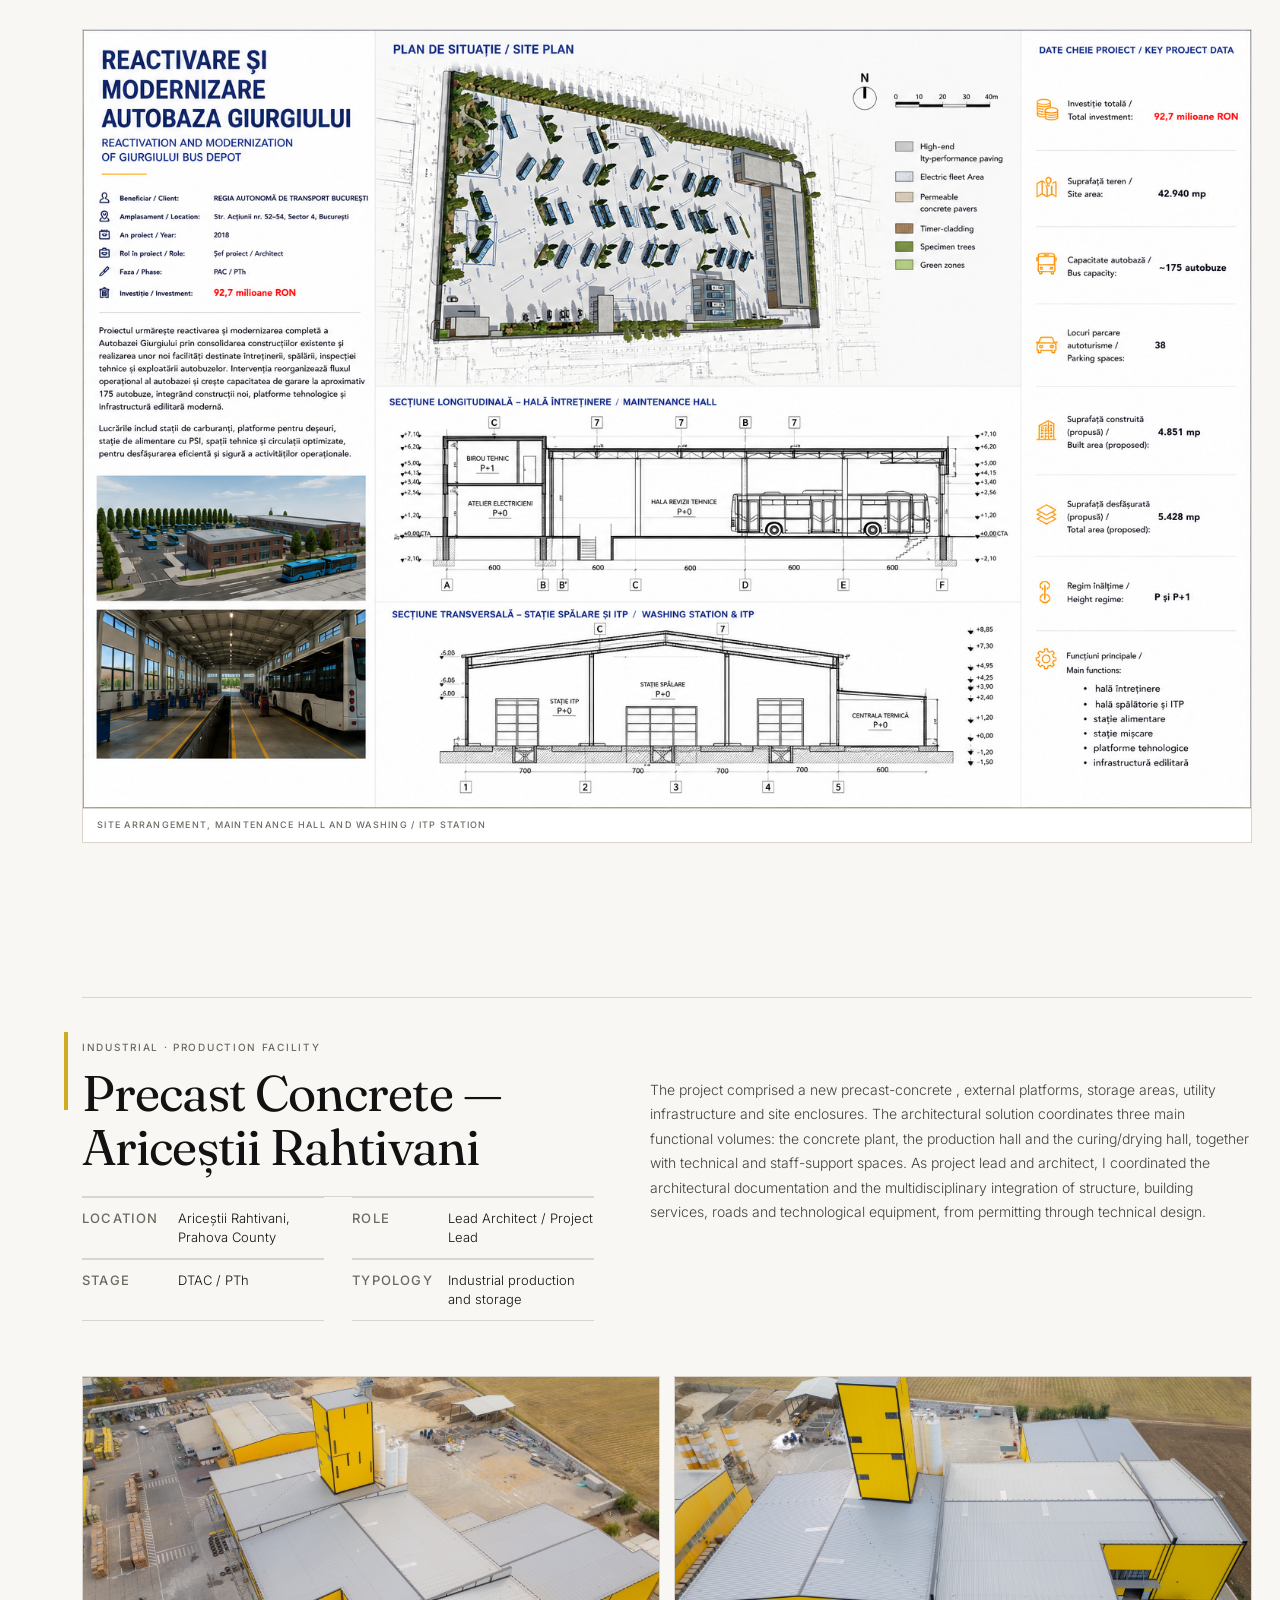
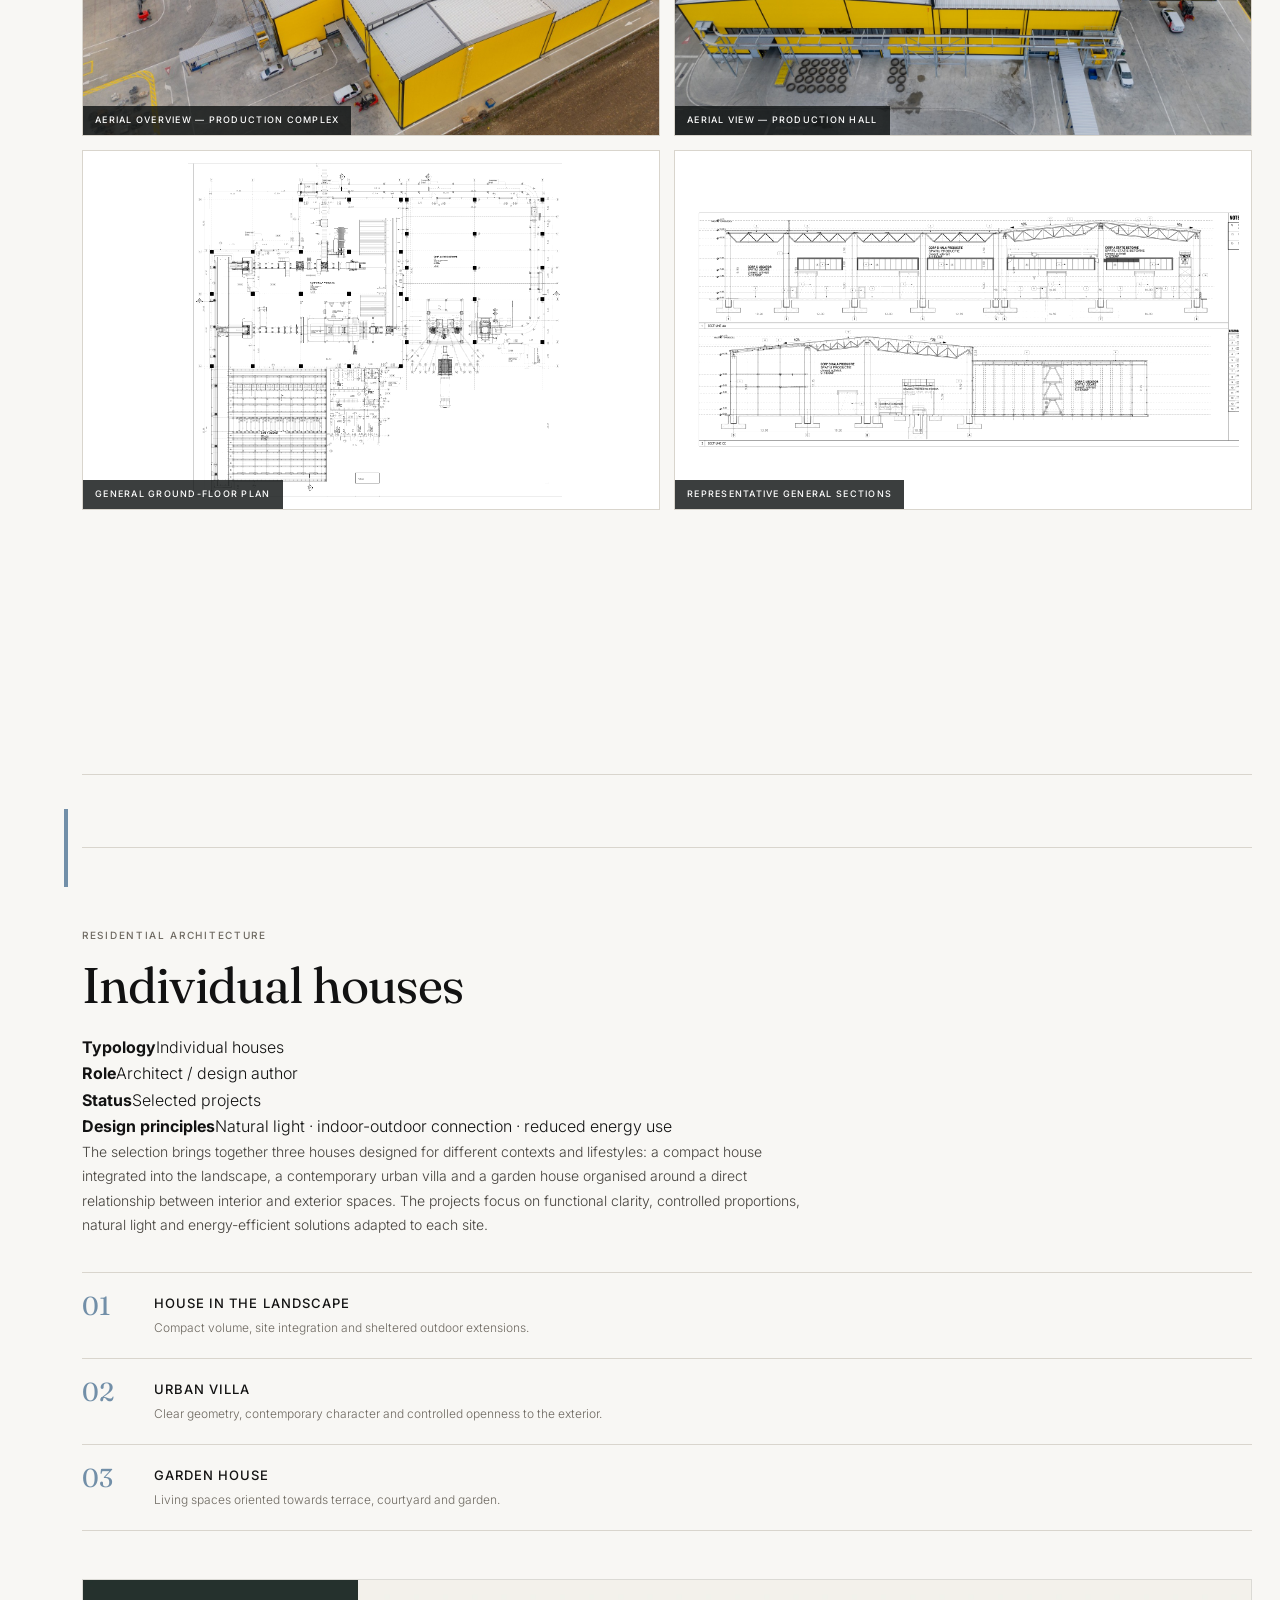
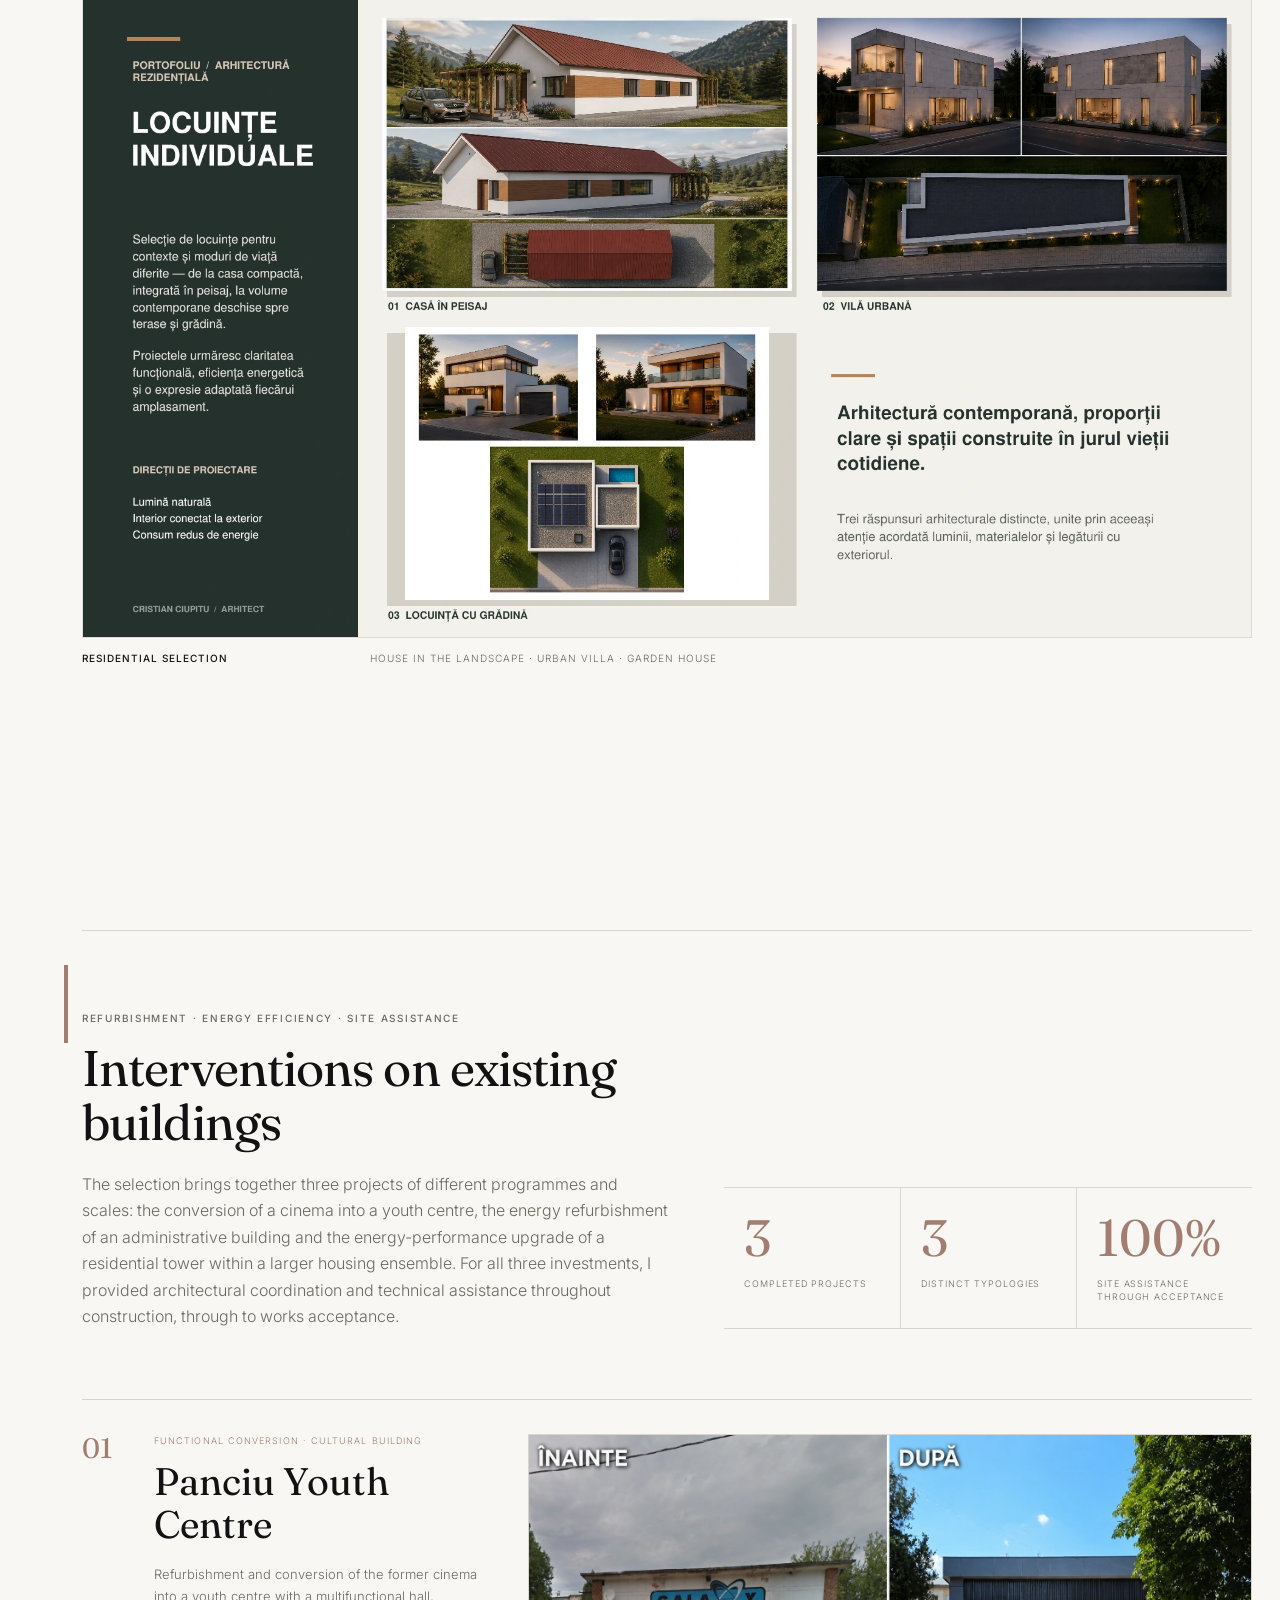
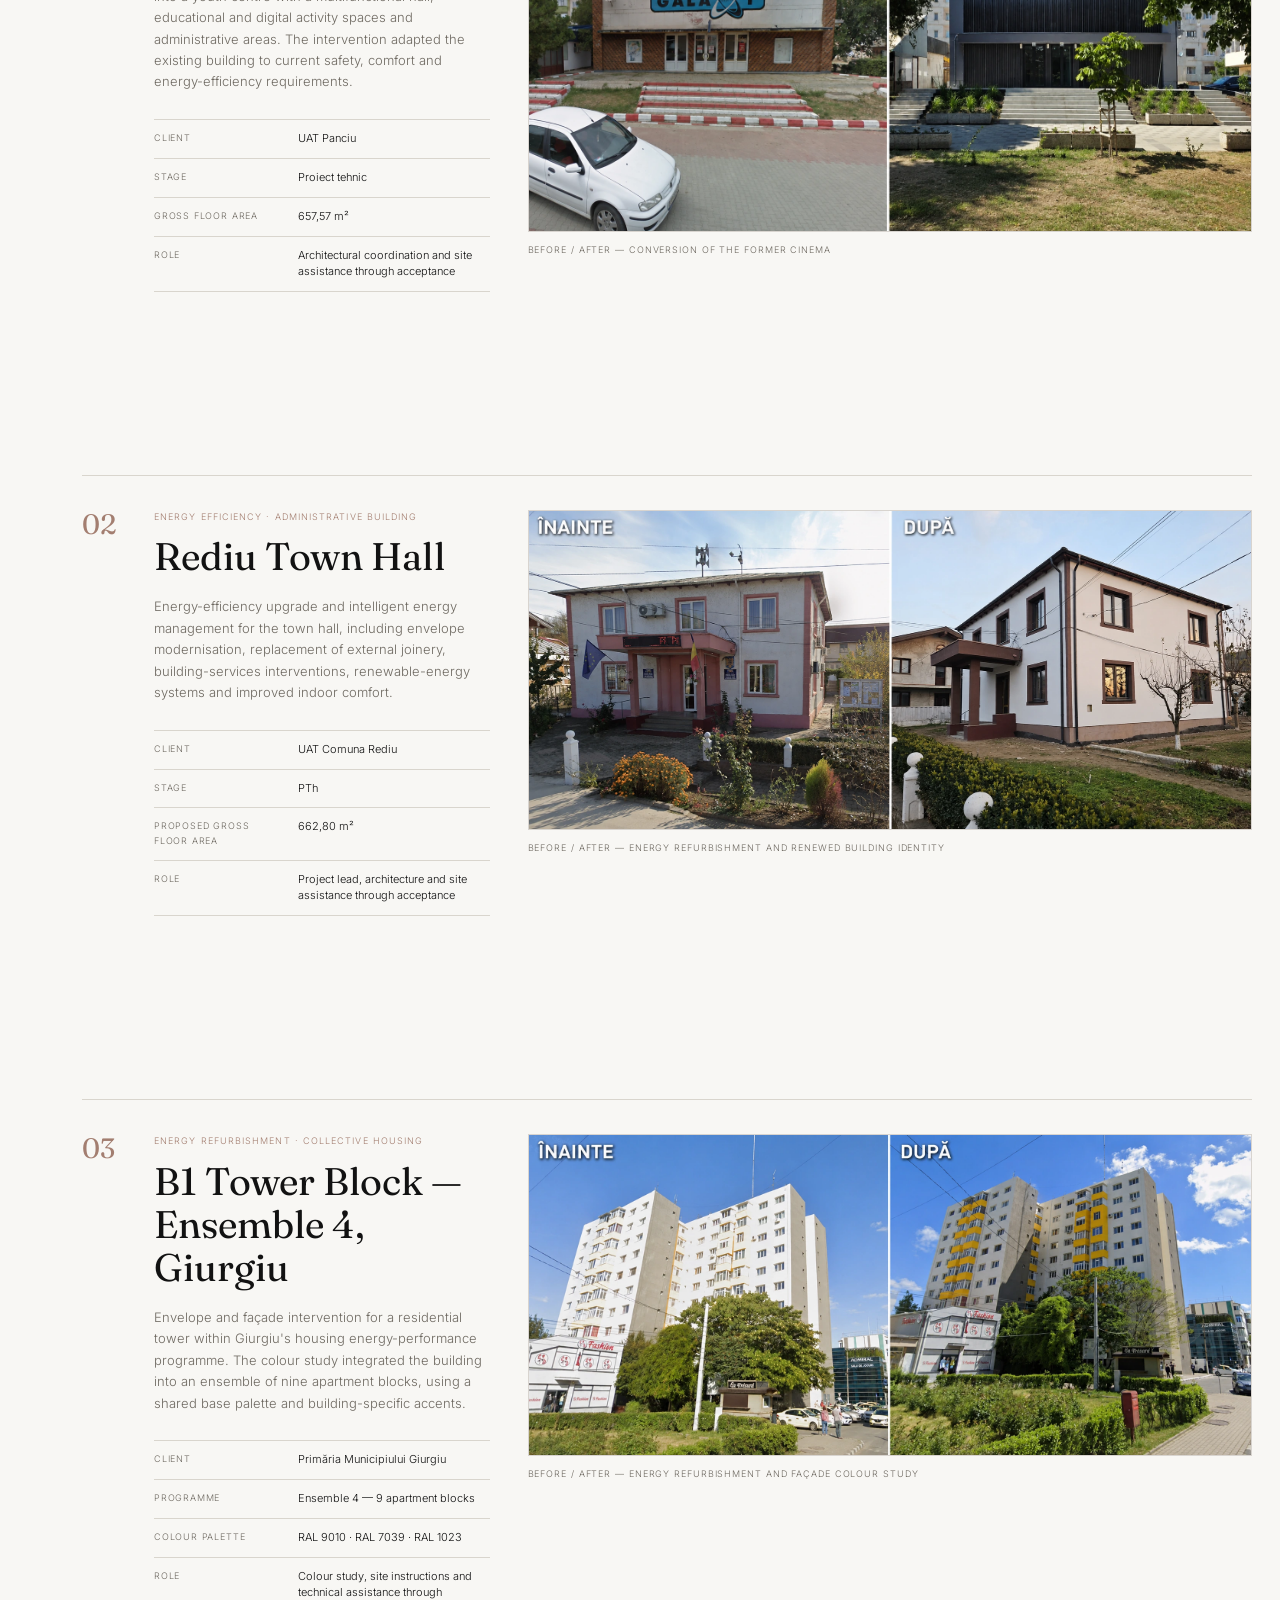
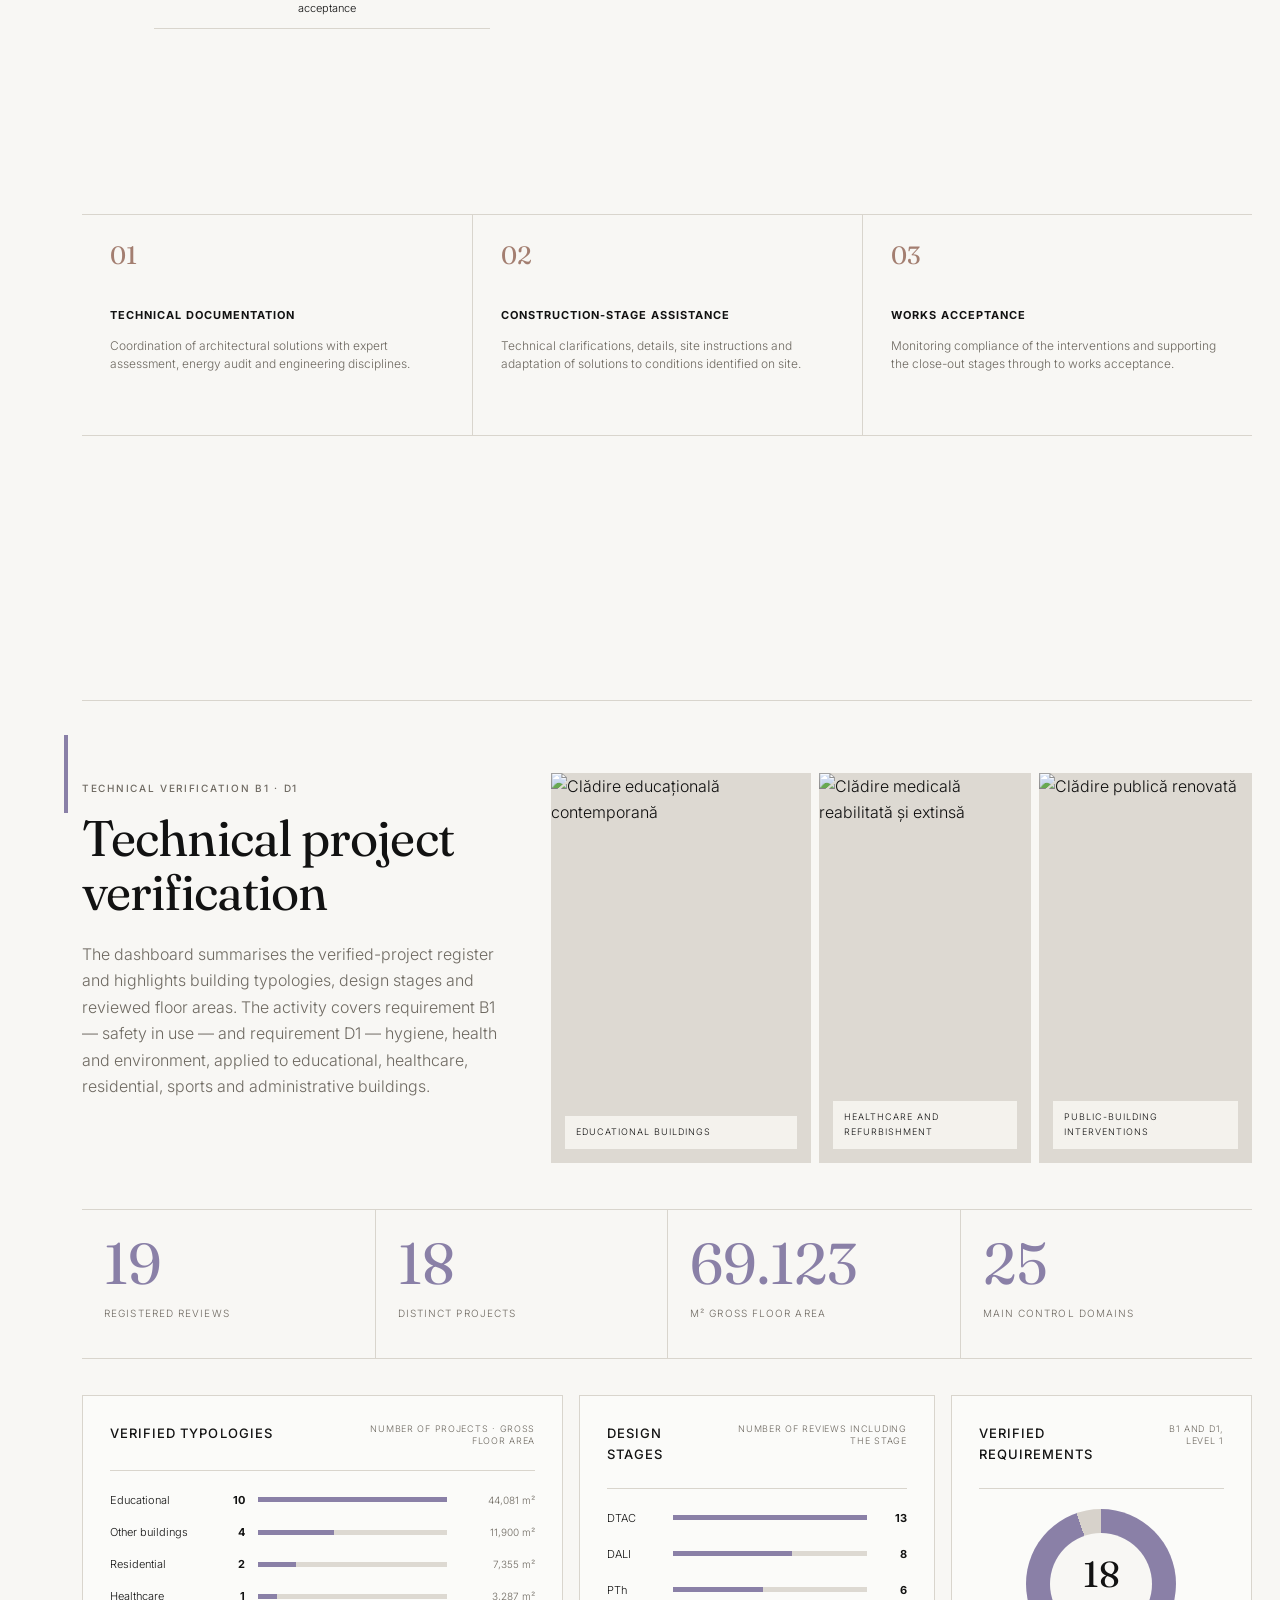
==== commit c0d86c6a: "Add Consent Mode + cookie banner (GDPR, zero cost)" ====
--- a/index.html
+++ b/index.html
@@ -3,14 +3,27 @@
 
 <html dir="ltr" lang="ro">
 <head>
-  <!-- Google tag (gtag.js) -->
+  <!-- Consent Mode implicit (Google, gratuit) - trebuie sa fie inaintea gtag.js -->
+<script>
+  window.dataLayer = window.dataLayer || [];
+  function gtag(){dataLayer.push(arguments);}
+  gtag('consent', 'default', {
+    'analytics_storage': 'denied',
+    'ad_storage': 'denied',
+    'ad_user_data': 'denied',
+    'ad_personalization': 'denied',
+    'wait_for_update': 500
+  });
+</script>
+<link rel="stylesheet" href="assets/consent.css"/>
+
 <script async src="https://www.googletagmanager.com/gtag/js?id=G-D7TY2CG2GQ"></script>
 <script>
   window.dataLayer = window.dataLayer || [];
   function gtag(){dataLayer.push(arguments);}
   gtag('js', new Date());
 
-  gtag('config', 'G-D7TY2CG2GQ');
+  gtag('config', 'G-D7TY2CG2GQ', { 'anonymize_ip': true });
 </script>
 <meta charset="utf-8"/>
 <meta content="width=device-width, initial-scale=1.0" name="viewport"/>
@@ -1977,5 +1990,2035 @@
   window.addEventListener('load', scrollToHash);
   window.addEventListener('hashchange', scrollToHash);
 })();
+</script><!-- Cookie consent banner (Google Consent Mode, gratuit) -->
+<div id="cc-consent" class="cc-consent" hidden role="region" aria-label="Cookie consent">
+  <div class="cc-consent__inner">
+    <div>
+      <p class="cc-consent__title" data-cc-i18n="title">Preferințe privind cookie-urile</p>
+      <p class="cc-consent__text" data-cc-i18n="text">Folosim cookie-uri necesare pentru funcționarea site-ului și, numai cu acordul tău, cookie-uri de analiză pentru a înțelege cum este utilizat site-ul.</p>
+    </div>
+    <div class="cc-consent__actions">
+      <button type="button" class="cc-btn" data-cc-action="preferences" data-cc-i18n="preferences">Preferințe</button>
+      <button type="button" class="cc-btn" data-cc-action="reject" data-cc-i18n="reject">Refuză</button>
+      <button type="button" class="cc-btn cc-btn--primary" data-cc-action="accept" data-cc-i18n="accept">Acceptă toate</button>
+    </div>
+  </div>
+</div>
+
+<div id="cc-modal" class="cc-modal" hidden role="dialog" aria-modal="true" aria-labelledby="cc-modal-title">
+  <div class="cc-modal__panel">
+    <div class="cc-modal__head">
+      <h2 id="cc-modal-title" data-cc-i18n="modalTitle">Preferințe cookie</h2>
+      <button type="button" class="cc-close" aria-label="Închide">&times;</button>
+    </div>
+    <div class="cc-modal__body">
+      <p class="cc-modal__intro" data-cc-i18n="intro">Poți modifica oricând alegerea din linkul „Setări cookie” din subsolul paginii.</p>
+      <div class="cc-category">
+        <div>
+          <h3 data-cc-i18n="necessary">Cookie-uri necesare</h3>
+          <p data-cc-i18n="necessaryDesc">Necesare pentru funcționarea și securitatea de bază a site-ului. Nu pot fi dezactivate.</p>
+        </div>
+        <span class="cc-status" data-cc-i18n="always">Întotdeauna active</span>
+      </div>
+      <div class="cc-category">
+        <div>
+          <h3 data-cc-i18n="analytics">Cookie-uri de analiză</h3>
+          <p data-cc-i18n="analyticsDesc">Permit Google Analytics să măsoare vizitele și utilizarea site-ului.</p>
+        </div>
+        <label class="cc-switch">
+          <input type="checkbox" id="cc-analytics"/>
+          <span></span>
+        </label>
+      </div>
+    </div>
+    <div class="cc-modal__foot">
+      <button type="button" class="cc-btn" data-cc-action="save" data-cc-i18n="save">Salvează preferințele</button>
+      <button type="button" class="cc-btn cc-btn--primary" data-cc-action="accept" data-cc-i18n="accept">Acceptă toate</button>
+    </div>
+  </div>
+</div>
+
+<script src="assets/consent.js" defer></script>
+</body>
+</html>
+
+<!DOCTYPE html>
+
+<html dir="ltr" lang="ro">
+<head>
+  <!-- Google tag (gtag.js) -->
+<script async src="https://www.googletagmanager.com/gtag/js?id=G-D7TY2CG2GQ"></script>
+<script>
+  window.dataLayer = window.dataLayer || [];
+  function gtag(){dataLayer.push(arguments);}
+  gtag('js', new Date());
+
+  gtag('config', 'G-D7TY2CG2GQ');
+</script>
+<meta charset="utf-8"/>
+<meta content="width=device-width, initial-scale=1.0" name="viewport"/>
+<title>Cristian Ciupitu | Arhitect și verificator tehnic B1, D1 | București</title>
+<meta content="Cristian Ciupitu — arhitect și verificator tehnic atestat B1 și D1, nivelul I, în București. Proiectare de arhitectură, verificare tehnică, coordonare BIM, management de proiect și consultanță pentru investiții publice și private." name="description"/>
+<link href="https://fonts.googleapis.com" rel="preconnect"/>
+<link crossorigin="" href="https://fonts.gstatic.com" rel="preconnect"/>
+<link href="https://fonts.googleapis.com/css2?family=Fraunces:opsz,wght@9..144,300;9..144,400;9..144,500&amp;family=Inter:wght@300;400;500;600&amp;display=swap" rel="stylesheet"/>
+<style>
+:root{
+  --ink:#121212; --paper:#f8f7f4; --paper2:#eeece7; --line:#d9d5cd;
+  --muted:#6e6961; --accent:#8ea5a5; --dark:#111414; --white:#f7f5f0;
+}
+*{box-sizing:border-box;margin:0;padding:0}
+html{scroll-behavior:smooth}
+body{background:var(--paper);color:var(--ink);font:300 16px/1.65 'Inter',sans-serif}
+h1,h2,h3,.serif{font-family:'Fraunces',serif;font-weight:400;line-height:1.13}
+a{color:inherit;text-decoration:none} img{display:block;max-width:100%}
+.wrap{max-width:1180px;margin:auto;padding:0 32px}
+header{position:sticky;top:0;z-index:50;background:rgba(248,247,244,.94);backdrop-filter:blur(10px);border-bottom:1px solid var(--line)}
+.nav{display:flex;align-items:center;justify-content:space-between;padding:16px 0;gap:24px}
+.brand{display:flex;flex-direction:column;line-height:1.15}.brand strong{font:400 18px 'Fraunces',serif}.brand span{font-size:10px;letter-spacing:.16em;text-transform:uppercase;color:var(--muted);margin-top:5px}
+.links{display:flex;gap:28px;font-size:11px;letter-spacing:.12em;text-transform:uppercase}.links a{opacity:.7}.links a:hover{opacity:1}
+.nav-cta,.btn{display:inline-block;border:1px solid currentColor;padding:11px 20px;font-size:11px;letter-spacing:.11em;text-transform:uppercase;transition:.2s}
+.nav-cta:hover{background:var(--ink);color:var(--paper)}
+.hero{position:relative;min-height:84vh;display:flex;align-items:flex-end;background:var(--dark);overflow:hidden;color:#fff}
+.hero-art{position:absolute;inset:0;background:
+linear-gradient(90deg,rgba(17,20,20,.92) 0%,rgba(17,20,20,.64) 48%,rgba(17,20,20,.4) 100%),
+url('https://images.unsplash.com/photo-1518005020951-eccb494ad742?fm=jpg&q=85&w=2200&auto=format&fit=crop') center/cover}
+.hero-grid{position:absolute;inset:0;opacity:.12;background-image:linear-gradient(rgba(255,255,255,.35) 1px,transparent 1px),linear-gradient(90deg,rgba(255,255,255,.35) 1px,transparent 1px);background-size:56px 56px}
+.hero-inner{position:relative;z-index:2;padding:130px 32px 72px;width:100%}.eyebrow,.label{font-size:11px;letter-spacing:.22em;text-transform:uppercase;color:var(--muted)}.hero .eyebrow{color:#d2d5d1}
+.hero h1{font-size:clamp(42px,6vw,76px);max-width:950px;margin-top:22px}.hero h1 span{color:#bfcaca}
+.hero p{max-width:650px;margin-top:24px;color:#deded9;font-size:17px}.actions{display:flex;gap:14px;flex-wrap:wrap;margin-top:34px}.btn.solid{background:#fff;color:#111;border-color:#fff}.btn.ghost{color:#fff}.btn:hover{transform:translateY(-1px)}
+section{padding:105px 0}.section-head{display:flex;justify-content:space-between;align-items:flex-end;gap:40px;margin-bottom:54px}.section-title{font-size:clamp(30px,4vw,46px);max-width:760px;margin-top:15px}.intro{max-width:390px;color:var(--muted);font-size:15px}
+.about{display:grid;grid-template-columns:1.2fr 1fr;gap:80px}.about-copy p{margin-top:18px;color:#34322f}.stats{display:grid;grid-template-columns:1fr 1fr;gap:28px}.stat{border-top:1px solid var(--line);padding-top:14px}.stat b{display:block;font:400 32px 'Fraunces',serif}.stat span{font-size:12px;color:var(--muted)}
+.services{background:var(--paper2)}.service-grid{display:grid;grid-template-columns:repeat(3,1fr);border:1px solid var(--line);background:var(--line);gap:1px}.service{background:var(--paper2);padding:42px 34px;display:flex;flex-direction:column;min-height:465px}.service .num{font:400 14px 'Fraunces',serif;color:var(--muted)}.service h3{font-size:27px;margin:22px 0 16px}.service p{font-size:14px;color:#3b3935}.service ul{list-style:none;margin-top:24px;font-size:13px;color:var(--muted)}.service li{border-top:1px solid var(--line);padding:9px 0}.service .related{margin-top:auto;padding-top:28px;font-size:11px;letter-spacing:.12em;text-transform:uppercase}
+.cases{display:grid;gap:72px}.case{display:grid;grid-template-columns:1.25fr .75fr;gap:52px;align-items:center}.case:nth-child(even){grid-template-columns:.75fr 1.25fr}.case:nth-child(even) .case-visual{order:2}.case-visual{aspect-ratio:16/10;position:relative;overflow:hidden;background:#151818}.case-visual img{width:100%;height:100%;object-fit:cover;filter:grayscale(40%);opacity:.78}.case-visual::after{content:"";position:absolute;inset:0;background:linear-gradient(135deg,transparent 35%,rgba(126,164,166,.3))}.case-tag{font-size:10px;letter-spacing:.16em;text-transform:uppercase;color:var(--muted)}.case h3{font-size:34px;margin:10px 0 16px}.case p{font-size:14px;color:#45423d}.meta{display:grid;grid-template-columns:1fr 1fr;gap:18px;margin:23px 0}.meta div{border-top:1px solid var(--line);padding-top:9px}.meta b{display:block;font-size:10px;letter-spacing:.12em;text-transform:uppercase;color:var(--muted);font-weight:500}.meta span{font-size:13px}.safe-note{font-size:11px;color:var(--muted);margin-top:15px;font-style:italic}
+.case.data .case-visual{background:
+radial-gradient(circle at 70% 25%,rgba(118,177,181,.38),transparent 25%),
+repeating-linear-gradient(90deg,transparent 0 42px,rgba(255,255,255,.09) 42px 44px),
+repeating-linear-gradient(0deg,transparent 0 30px,rgba(255,255,255,.07) 30px 32px),#111515}
+.case.data .case-visual::before{content:"MISSION CRITICAL";position:absolute;left:30px;bottom:25px;color:#fff;font-size:11px;letter-spacing:.24em;z-index:2}
+.process{background:var(--dark);color:var(--white)}.process .label{color:#9ea4a0}.steps{display:grid;grid-template-columns:repeat(6,1fr);margin-top:50px;border-top:1px solid rgba(255,255,255,.18)}.step{padding:25px 18px 10px;border-right:1px solid rgba(255,255,255,.12)}.step:last-child{border-right:0}.step b{font:400 23px 'Fraunces',serif}.step span{display:block;margin-top:8px;font-size:12px;color:#a9aaa6}
+.credentials{display:grid;grid-template-columns:repeat(4,1fr);gap:1px;background:var(--line);border:1px solid var(--line);margin-top:48px}.cred{background:var(--paper);padding:28px}.cred h3{font-size:17px;margin-bottom:8px}.cred p{font-size:12px;color:var(--muted)}.insight-grid{display:grid;grid-template-columns:repeat(3,1fr);gap:28px}.insight{border-top:1px solid var(--line);padding-top:20px}.insight .date{font-size:10px;letter-spacing:.12em;text-transform:uppercase;color:var(--muted)}.insight h3{font-size:21px;margin:12px 0}.insight p{font-size:13px;color:#46433f}.insight a{display:inline-block;margin-top:17px;font-size:11px;letter-spacing:.1em;text-transform:uppercase}
+.contact{background:#dfe3df}.contact-grid{display:grid;grid-template-columns:1fr 1fr;gap:80px}.contact-list{margin-top:30px}.contact-list a,.contact-list div{display:flex;justify-content:space-between;gap:20px;padding:16px 0;border-top:1px solid rgba(0,0,0,.2);font-size:14px}.contact-list small{font-size:10px;letter-spacing:.12em;text-transform:uppercase;color:var(--muted)}.contact-note{font-size:14px;color:#3d403c;max-width:480px;margin-top:18px}
+footer{padding:34px 0;border-top:1px solid var(--line)}.footer{display:flex;justify-content:space-between;gap:20px;flex-wrap:wrap;color:var(--muted);font-size:11px}
+@media(max-width:900px){.links{display:none}.about,.case,.case:nth-child(even),.contact-grid{grid-template-columns:1fr}.case:nth-child(even) .case-visual{order:0}.service-grid{grid-template-columns:1fr}.service{min-height:0}.credentials{grid-template-columns:1fr 1fr}.steps{grid-template-columns:repeat(3,1fr)}.insight-grid{grid-template-columns:1fr}.section-head{align-items:flex-start;flex-direction:column}}
+@media(max-width:600px){.wrap,.hero-inner{padding-left:20px;padding-right:20px}.nav-cta{display:none}.hero h1{font-size:42px}.stats,.credentials{grid-template-columns:1fr}.steps{grid-template-columns:1fr}.step{border-right:0;border-bottom:1px solid rgba(255,255,255,.12)}section{padding:72px 0}.case h3{font-size:28px}}
+
+.project-presentation{margin-top:4px;border:1px solid var(--line);background:#fff;overflow:hidden}
+.project-presentation img{display:block;width:100%;height:auto}
+.project-presentation figcaption{padding:10px 14px;border-top:1px solid var(--line);font-size:10px;letter-spacing:.12em;text-transform:uppercase;color:var(--muted)}
+
+/* Featured healthcare case study */
+.project-feature{border-top:1px solid var(--line);padding-top:34px;display:grid;gap:34px}
+.project-feature-head{display:grid;grid-template-columns:.85fr 1.15fr;gap:52px;align-items:start}
+.project-feature h3{font-size:clamp(34px,4vw,52px);margin:10px 0 18px}
+.project-feature-copy p{font-size:14.5px;color:#45423d;max-width:700px}
+.project-feature .meta{margin-top:24px}
+.project-gallery{display:grid;grid-template-columns:1.12fr .88fr;grid-template-rows:360px 360px;gap:14px}
+.project-media{position:relative;overflow:hidden;background:#e6e3dd;border:1px solid var(--line)}
+.project-media img{width:100%;height:100%;object-fit:cover;transition:transform .45s ease}
+.project-media:hover img{transform:scale(1.025)}
+.project-media.drawing img{object-fit:contain;background:#fff;padding:10px;filter:grayscale(100%) contrast(1.08)}
+.project-media figcaption{position:absolute;left:0;bottom:0;background:rgba(17,20,20,.82);color:#fff;padding:8px 12px;font-size:9px;letter-spacing:.13em;text-transform:uppercase}
+.project-media.hero-photo{grid-row:1 / span 2}
+.project-feature-note{font-size:11px;color:var(--muted);font-style:italic}
+@media(max-width:900px){.project-feature-head{grid-template-columns:1fr}.project-gallery{grid-template-columns:1fr;grid-template-rows:auto}.project-media,.project-media.hero-photo{grid-row:auto;min-height:300px}}
+@media(max-width:600px){.project-media,.project-media.hero-photo{min-height:230px}.project-feature h3{font-size:34px}}
+
+
+.language-switcher{position:relative;margin-left:auto}.language-button{display:flex;align-items:center;gap:8px;min-width:70px;justify-content:center;background:transparent;color:var(--ink);border:1px solid var(--line);padding:10px 13px;font:500 11px 'Inter',sans-serif;letter-spacing:.1em;cursor:pointer}.chevron{font-size:12px;transition:transform .2s}.language-switcher.open .chevron{transform:rotate(180deg)}.language-menu{position:absolute;right:0;top:calc(100% + 8px);min-width:130px;background:var(--paper);border:1px solid var(--line);box-shadow:0 12px 30px rgba(0,0,0,.1);display:none;z-index:100}.language-switcher.open .language-menu{display:block}.language-menu button{display:block;width:100%;border:0;background:transparent;text-align:left;padding:11px 14px;font:400 12px 'Inter',sans-serif;cursor:pointer}.language-menu button:hover,.language-menu button.active{background:var(--paper2)}@media(max-width:600px){.language-switcher{margin-left:auto}.language-button{min-width:62px;padding:9px 10px}}
+
+.project-feature + .project-feature{margin-top:74px;}
+
+.industrial-project .project-media{grid-row:auto}
+@media(max-width:900px){}
+
+
+/* Unified visual system for all case studies */
+.case-study{
+  margin-top:0;
+  padding:42px 0 10px;
+  border-top:1px solid var(--line);
+  gap:30px;
+}
+.case-study + .case-study{margin-top:78px}
+.case-study .project-feature-head{
+  grid-template-columns:minmax(0,.92fr) minmax(0,1.08fr);
+  gap:56px;
+  align-items:start;
+}
+.case-study .case-tag{
+  font-family:'Inter',sans-serif;
+  font-size:10px;
+  font-weight:500;
+  letter-spacing:.17em;
+  line-height:1.45;
+  text-transform:uppercase;
+  color:var(--muted);
+}
+.case-study h3{
+  margin:12px 0 22px;
+  max-width:760px;
+  font-family:'Fraunces',serif;
+  font-size:clamp(34px,4vw,50px);
+  font-weight:400;
+  line-height:1.08;
+  letter-spacing:-.018em;
+}
+.case-study .meta{
+  display:grid;
+  grid-template-columns:repeat(2,minmax(0,1fr));
+  gap:0 28px;
+  margin-top:0;
+  border-top:1px solid var(--line);
+}
+.case-study .meta > div{
+  display:grid;
+  grid-template-columns:minmax(82px,.42fr) 1fr;
+  gap:14px;
+  padding:11px 0;
+  border-bottom:1px solid var(--line);
+  font-size:12px;
+  line-height:1.45;
+}
+.case-study .meta b{
+  font-weight:500;
+  color:var(--muted);
+}
+.case-study .project-feature-copy{
+  padding-top:38px;
+}
+.case-study .project-feature-copy p{
+  max-width:720px;
+  font-family:'Inter',sans-serif;
+  font-size:14px;
+  line-height:1.75;
+  color:#45423d;
+}
+.case-study .project-presentation,
+.case-study .project-gallery{
+  width:100%;
+  margin-top:2px;
+}
+.case-study .project-presentation{
+  background:#fff;
+  border:1px solid var(--line);
+}
+.case-study .project-presentation img{
+  width:100%;
+  height:auto;
+  object-fit:contain;
+  background:#fff;
+}
+.case-study .project-presentation figcaption,
+.case-study .project-media figcaption{
+  font-family:'Inter',sans-serif;
+  font-size:9px;
+  font-weight:500;
+  letter-spacing:.14em;
+  line-height:1.4;
+  text-transform:uppercase;
+}
+.case-study .project-gallery{
+  display:grid;
+  grid-template-columns:repeat(2,minmax(0,1fr));
+  grid-template-rows:360px 360px;
+  gap:14px;
+}
+.case-study .project-media{
+  min-width:0;
+  height:100%;
+  background:#fff;
+  border:1px solid var(--line);
+}
+.case-study .project-media img{
+  width:100%;
+  height:100%;
+  object-fit:cover;
+}
+.case-study .project-media.drawing img{
+  object-fit:contain;
+  padding:12px;
+  background:#fff;
+  filter:grayscale(100%) contrast(1.08);
+}
+@media(max-width:900px){
+  .case-study + .case-study{margin-top:58px}
+  .case-study .project-feature-head{grid-template-columns:1fr;gap:26px}
+  .case-study .project-feature-copy{padding-top:0}
+  .case-study .project-gallery{grid-template-columns:1fr;grid-template-rows:repeat(4,minmax(280px,auto))}
+  .case-study .project-media{min-height:280px}
+}
+@media(max-width:620px){
+  .case-study{padding-top:32px}
+  .case-study h3{font-size:34px}
+  .case-study .meta{grid-template-columns:1fr}
+  .case-study .project-gallery{grid-template-rows:repeat(4,230px)}
+  .case-study .project-media{min-height:230px}
+}
+
+/* Reorganised portfolio case-study system */
+.portfolio-directory{
+  display:grid;
+  grid-template-columns:repeat(3,minmax(0,1fr));
+  gap:12px;
+  margin:0 0 74px;
+}
+.directory-card{
+  position:relative;
+  min-height:174px;
+  padding:24px;
+  border:1px solid var(--line);
+  background:#fff;
+  display:flex;
+  flex-direction:column;
+  justify-content:flex-end;
+  transition:transform .2s ease,border-color .2s ease,box-shadow .2s ease;
+}
+.directory-card::before,.future-case::before{
+  content:"";
+  position:absolute;
+  left:-1px;
+  top:-1px;
+  bottom:-1px;
+  width:4px;
+  background:var(--case-accent,#8ea5a5);
+}
+.directory-card:hover{
+  transform:translateY(-3px);
+  border-color:#bdb8ae;
+  box-shadow:0 12px 30px rgba(20,20,20,.06);
+}
+.directory-card.planned{
+  background:transparent;
+  border-style:dashed;
+}
+.directory-status{
+  position:absolute;
+  top:20px;
+  left:24px;
+  font-size:9px;
+  letter-spacing:.14em;
+  text-transform:uppercase;
+  color:var(--muted);
+}
+.directory-card strong{
+  font:400 25px/1.15 'Fraunces',serif;
+}
+.directory-card small{
+  display:block;
+  margin-top:9px;
+  font-size:12px;
+  line-height:1.45;
+  color:var(--muted);
+}
+.healthcare-accent{--case-accent:#7f9f8a}
+.infrastructure-accent{--case-accent:#c99043}
+.industrial-accent{--case-accent:#d0ac25}
+.residential-accent{--case-accent:#728fa8}
+.rehabilitation-accent{--case-accent:#a37e70}
+.education-accent{--case-accent:#8a80a7}
+
+.case-study{
+  scroll-margin-top:100px;
+  position:relative;
+}
+.case-study::before{
+  content:"";
+  position:absolute;
+  left:-18px;
+  top:34px;
+  width:4px;
+  height:78px;
+  background:var(--case-accent,#8ea5a5);
+}
+#proiect-healthcare{--case-accent:#7f9f8a}
+#proiect-infrastructura{--case-accent:#c99043}
+#proiect-industrial{--case-accent:#d0ac25}
+
+.future-case-grid{
+  display:grid;
+  grid-template-columns:repeat(3,minmax(0,1fr));
+  gap:18px;
+  margin-top:92px;
+  padding-top:52px;
+  border-top:1px solid var(--line);
+}
+.future-case{
+  position:relative;
+  border:1px dashed #bbb6ad;
+  background:rgba(255,255,255,.38);
+  min-width:0;
+  scroll-margin-top:100px;
+}
+.future-case-visual{
+  aspect-ratio:16/10;
+  display:flex;
+  flex-direction:column;
+  align-items:center;
+  justify-content:center;
+  text-align:center;
+  background:
+    linear-gradient(135deg,rgba(255,255,255,.7),rgba(238,236,231,.45)),
+    repeating-linear-gradient(0deg,transparent 0 31px,rgba(18,18,18,.035) 31px 32px),
+    repeating-linear-gradient(90deg,transparent 0 31px,rgba(18,18,18,.035) 31px 32px);
+  border-bottom:1px dashed #bbb6ad;
+  color:#57534d;
+}
+.future-case-visual span{
+  font:400 22px 'Fraunces',serif;
+}
+.future-case-visual small{
+  max-width:230px;
+  margin-top:8px;
+  color:var(--muted);
+  font-size:11px;
+}
+.future-case-content{padding:25px 24px 28px}
+.future-case-content h3{font-size:25px;margin:9px 0 13px}
+.future-case-content p{font-size:13px;color:var(--muted)}
+@media(max-width:900px){
+  .portfolio-directory,.future-case-grid{grid-template-columns:1fr 1fr}
+}
+@media(max-width:600px){
+  .portfolio-directory,.future-case-grid{grid-template-columns:1fr}
+  .directory-card{min-height:150px}
+  .case-study::before{left:-10px}
+}
+
+/* Office logo and footer LinkedIn */
+.hero-office-logo{
+  position:absolute;
+  top:clamp(86px,10vh,128px);
+  left:clamp(24px,5vw,78px);
+  z-index:5;
+  width:clamp(74px,8vw,126px);
+  pointer-events:none;
+}
+.hero-office-logo-image{
+  display:block;
+  width:100%;
+  height:auto;
+  object-fit:contain;
+  opacity:.92;
+}
+.footer-linkedin{
+  display:inline-flex !important;
+  align-items:center;
+  justify-content:center;
+  min-height:40px;
+  padding:9px 14px;
+  margin-left:16px;
+  border:1px solid currentColor;
+  color:inherit !important;
+  text-decoration:none !important;
+  font-size:11px;
+  letter-spacing:.12em;
+  text-transform:uppercase;
+  opacity:1 !important;
+  visibility:visible !important;
+  transition:background .2s ease,color .2s ease;
+}
+.footer-linkedin:hover{
+  background:currentColor;
+}
+.footer-linkedin:hover{
+  color:var(--paper,#f6f4ef) !important;
+}
+@media(max-width:700px){
+  .hero-office-logo{
+    top:78px;
+    left:20px;
+    width:72px;
+  }
+  .footer-linkedin{
+    margin:14px 0 0;
+  }
+}
+
+/* Refined brand lockup and LinkedIn contact link */
+.brand-logo-inline{
+  display:inline-flex;
+  align-items:center;
+  justify-content:center;
+  width:58px;
+  height:58px;
+  margin-right:18px;
+  flex:0 0 auto;
+}
+.brand-logo-inline img{
+  display:block;
+  width:100%;
+  height:100%;
+  object-fit:contain;
+}
+.contact-linkedin{
+  color:inherit;
+  text-decoration:none;
+  border-bottom:1px solid transparent;
+  transition:border-color .2s ease, opacity .2s ease;
+}
+.contact-linkedin:hover{
+  border-bottom-color:currentColor;
+  opacity:.72;
+}
+@media(max-width:700px){
+  .brand-logo-inline{
+    width:46px;
+    height:46px;
+    margin-right:12px;
+  }
+}
+
+/* UPU Târgu Jiu — integrated case-study gallery */
+.hospital-case-gallery{
+  margin-top:46px;
+}
+.hospital-case-gallery figure{
+  margin:0;
+}
+.hospital-case-gallery img{
+  display:block;
+  width:100%;
+  background:#fff;
+}
+.hospital-photo-grid{
+  display:grid;
+  grid-template-columns:1.55fr 1fr;
+  gap:14px;
+  margin-bottom:14px;
+}
+.hospital-photo{
+  min-height:360px;
+  position:relative;
+  overflow:hidden;
+  background:#ece9e3;
+}
+.hospital-photo img{
+  height:100%;
+  object-fit:cover;
+}
+.hospital-photo figcaption,
+.hospital-drawing figcaption{
+  margin-top:10px;
+  font-size:10px;
+  line-height:1.4;
+  letter-spacing:.11em;
+  text-transform:uppercase;
+  color:var(--muted);
+}
+.hospital-drawing-grid{
+  display:grid;
+  grid-template-columns:repeat(2,minmax(0,1fr));
+  gap:30px 18px;
+  padding-top:30px;
+  border-top:1px solid var(--line);
+}
+.hospital-drawing{
+  display:flex;
+  flex-direction:column;
+  justify-content:flex-end;
+  min-width:0;
+}
+.hospital-drawing img{
+  width:100%;
+  height:auto;
+  object-fit:contain;
+  border:1px solid rgba(20,20,20,.08);
+}
+.hospital-drawing-plan,
+.hospital-drawing-elevation{
+  grid-column:1 / -1;
+}
+.hospital-drawing-plan img{
+  max-height:620px;
+}
+.hospital-drawing-elevation img{
+  max-height:520px;
+}
+@media(max-width:850px){
+  .hospital-photo-grid,
+  .hospital-drawing-grid{
+    grid-template-columns:1fr;
+  }
+  .hospital-drawing-plan,
+  .hospital-drawing-elevation{
+    grid-column:auto;
+  }
+  .hospital-photo{
+    min-height:280px;
+  }
+}
+
+/* High-resolution technical drawing presentation */
+.hospital-drawing-stack{
+  display:flex;
+  flex-direction:column;
+  gap:58px;
+  margin-top:38px;
+  padding-top:38px;
+  border-top:1px solid var(--line);
+}
+.hospital-drawing-full{
+  margin:0;
+}
+.drawing-zoom{
+  display:block;
+  width:100%;
+  padding:0;
+  border:0;
+  background:#fff;
+  cursor:zoom-in;
+}
+.drawing-zoom img{
+  display:block;
+  width:100%;
+  height:auto;
+  max-height:none;
+  object-fit:contain;
+  border:1px solid rgba(20,20,20,.10);
+}
+.hospital-drawing-full figcaption{
+  display:grid;
+  grid-template-columns:minmax(180px,.32fr) 1fr;
+  gap:24px;
+  padding-top:14px;
+  color:var(--muted);
+  font-size:11px;
+  line-height:1.5;
+  letter-spacing:.08em;
+  text-transform:uppercase;
+}
+.hospital-drawing-full figcaption strong{
+  color:var(--ink);
+  font-weight:500;
+}
+.drawing-lightbox{
+  position:fixed;
+  inset:0;
+  z-index:99999;
+  display:none;
+  align-items:center;
+  justify-content:center;
+  padding:34px;
+  background:rgba(245,243,238,.97);
+  overflow:auto;
+}
+.drawing-lightbox.is-open{
+  display:flex;
+}
+.drawing-lightbox img{
+  display:block;
+  max-width:none;
+  width:auto;
+  min-width:min(1900px,95vw);
+  height:auto;
+  background:#fff;
+  box-shadow:0 20px 70px rgba(0,0,0,.18);
+}
+.drawing-lightbox-close{
+  position:fixed;
+  top:18px;
+  right:24px;
+  z-index:2;
+  width:44px;
+  height:44px;
+  border:1px solid rgba(20,20,20,.35);
+  background:#fff;
+  font-size:28px;
+  line-height:1;
+  cursor:pointer;
+}
+@media(max-width:800px){
+  .hospital-drawing-stack{gap:38px}
+  .hospital-drawing-full figcaption{
+    grid-template-columns:1fr;
+    gap:5px;
+  }
+  .drawing-lightbox{padding:70px 12px 20px}
+  .drawing-lightbox img{min-width:1500px}
+}
+
+/* Corrected UPU drawing crops */
+.corrected-drawings .drawing-zoom{
+  overflow:auto;
+  background:#fff;
+}
+.corrected-drawings .drawing-zoom img{
+  min-width:100%;
+  width:100%;
+  height:auto;
+}
+@media(min-width:1100px){
+  .corrected-drawings .hospital-drawing-full{
+    width:calc(100vw - 110px);
+    max-width:1600px;
+    margin-left:50%;
+    transform:translateX(-50%);
+  }
+}
+
+.contact-linkedin-row{
+  color:inherit;
+  text-decoration:none;
+}
+.contact-linkedin-row > span:last-child{
+  transition:opacity .2s ease,transform .2s ease;
+}
+.contact-linkedin-row:hover > span:last-child{
+  opacity:.7;
+  transform:translateX(3px);
+}
+#proiect-rezidential{--case-accent:#728fa8;scroll-margin-top:100px}.residential-case{margin-top:110px;padding-top:72px;border-top:1px solid var(--line)}.residential-summary{display:grid;border-top:1px solid var(--line);border-bottom:1px solid var(--line)}.residential-summary-item{display:grid;grid-template-columns:54px 1fr;gap:18px;padding:20px 0;border-top:1px solid var(--line)}.residential-summary-item:first-child{border-top:0}.residential-index{font:400 26px/1 'Fraunces',serif;color:var(--case-accent)}.residential-summary-item strong{display:block;margin-bottom:5px;font-size:13px;font-weight:500;letter-spacing:.08em;text-transform:uppercase}.residential-summary-item small{display:block;max-width:470px;color:var(--muted);font-size:12px;line-height:1.55}.residential-board{width:calc(100vw - 110px);max-width:1600px;margin:48px 0 0 50%;transform:translateX(-50%)}.residential-board-zoom{width:100%;padding:0;border:0;background:#f2f0eb;cursor:zoom-in}.residential-board img{display:block;width:100%;height:auto}.residential-board figcaption{display:grid;grid-template-columns:minmax(190px,.3fr) 1fr;gap:24px;margin-top:13px;color:var(--muted);font-size:10px;line-height:1.5;letter-spacing:.10em;text-transform:uppercase}.residential-board figcaption strong{color:var(--ink);font-weight:500}@media(max-width:900px){.residential-case{margin-top:78px;padding-top:54px}.residential-board{width:100%;margin-left:0;transform:none}}@media(max-width:650px){.residential-summary-item{grid-template-columns:42px 1fr}.residential-board figcaption{grid-template-columns:1fr;gap:4px}}
+
+/* Technical verification dashboard */
+#proiect-verificari{
+  --case-accent:#8a80a7;
+  scroll-margin-top:100px;
+}
+.verification-case{
+  margin-top:110px;
+  padding-top:72px;
+  border-top:1px solid var(--line);
+}
+.verification-hero{
+  display:grid;
+  grid-template-columns:minmax(300px,.75fr) 1.25fr;
+  gap:48px;
+  align-items:start;
+}
+.verification-intro h3{
+  margin:12px 0 22px;
+}
+.verification-intro p{
+  max-width:660px;
+  color:var(--muted);
+}
+.verification-image-strip{
+  display:grid;
+  grid-template-columns:1.1fr .9fr .9fr;
+  gap:8px;
+  min-height:390px;
+}
+.verification-image-strip figure{
+  position:relative;
+  margin:0;
+  overflow:hidden;
+  background:#ddd9d2;
+}
+.verification-image-strip img{
+  display:block;
+  width:100%;
+  height:100%;
+  min-height:390px;
+  object-fit:cover;
+  filter:saturate(.72) contrast(1.03);
+}
+.verification-image-strip figcaption{
+  position:absolute;
+  left:14px;
+  right:14px;
+  bottom:14px;
+  padding:9px 11px;
+  background:rgba(247,245,240,.92);
+  font-size:9px;
+  letter-spacing:.11em;
+  text-transform:uppercase;
+}
+.verification-kpis{
+  display:grid;
+  grid-template-columns:repeat(4,minmax(0,1fr));
+  margin-top:46px;
+  border-top:1px solid var(--line);
+  border-bottom:1px solid var(--line);
+}
+.verification-kpis div{
+  min-height:148px;
+  padding:25px 22px;
+  border-left:1px solid var(--line);
+}
+.verification-kpis div:first-child{border-left:0}
+.verification-kpis strong{
+  display:block;
+  font:400 clamp(38px,4.5vw,67px)/1 'Fraunces',serif;
+  color:var(--case-accent);
+}
+.verification-kpis span{
+  display:block;
+  margin-top:13px;
+  font-size:10px;
+  letter-spacing:.11em;
+  text-transform:uppercase;
+  color:var(--muted);
+}
+.verification-dashboard{
+  display:grid;
+  grid-template-columns:1.15fr .85fr .72fr;
+  gap:16px;
+  margin-top:36px;
+}
+.verify-panel{
+  padding:27px;
+  border:1px solid var(--line);
+  background:rgba(255,255,255,.42);
+}
+.verify-panel-head{
+  display:flex;
+  justify-content:space-between;
+  gap:14px;
+  padding-bottom:22px;
+  margin-bottom:20px;
+  border-bottom:1px solid var(--line);
+}
+.verify-panel-head > span{
+  font-size:13px;
+  font-weight:500;
+  letter-spacing:.08em;
+  text-transform:uppercase;
+}
+.verify-panel-head small{
+  max-width:190px;
+  text-align:right;
+  color:var(--muted);
+  font-size:9px;
+  line-height:1.4;
+  letter-spacing:.08em;
+  text-transform:uppercase;
+}
+.verify-bar-row{
+  display:grid;
+  grid-template-columns:minmax(135px,.7fr) 1fr 75px;
+  gap:13px;
+  align-items:center;
+  margin:14px 0;
+}
+.verify-bar-label{
+  display:flex;
+  justify-content:space-between;
+  gap:10px;
+  font-size:11px;
+}
+.verify-bar-track,.verify-phase-track{
+  height:5px;
+  background:#ddd9d2;
+}
+.verify-bar-track i,.verify-phase-track i{
+  display:block;
+  height:100%;
+  background:var(--case-accent);
+}
+.verify-bar-row small{
+  text-align:right;
+  color:var(--muted);
+  font-size:10px;
+}
+.verify-phase-row{
+  display:grid;
+  grid-template-columns:54px 1fr 28px;
+  gap:12px;
+  align-items:center;
+  margin:18px 0;
+  font-size:11px;
+}
+.verify-phase-row b{text-align:right}
+.verify-note{
+  margin-top:23px;
+  padding-top:18px;
+  border-top:1px solid var(--line);
+  color:var(--muted);
+  font-size:10px;
+}
+.verify-donut-wrap{
+  display:flex;
+  flex-direction:column;
+  align-items:center;
+  justify-content:center;
+}
+.verify-donut{
+  width:150px;
+  aspect-ratio:1;
+  border-radius:50%;
+  display:grid;
+  place-items:center;
+  background:conic-gradient(var(--case-accent) 0 94.7%, #d7d2cb 94.7% 100%);
+  position:relative;
+}
+.verify-donut::after{
+  content:"";
+  position:absolute;
+  inset:24px;
+  border-radius:50%;
+  background:var(--paper,#f5f3ee);
+}
+.verify-donut span{
+  position:relative;
+  z-index:2;
+  text-align:center;
+}
+.verify-donut b{
+  display:block;
+  font:400 36px/1 'Fraunces',serif;
+}
+.verify-donut small{
+  display:block;
+  margin-top:5px;
+  font-size:9px;
+}
+.verify-requirement-legend{
+  width:100%;
+  margin-top:24px;
+}
+.verify-requirement-legend div{
+  display:grid;
+  grid-template-columns:10px 1fr 22px;
+  gap:10px;
+  align-items:center;
+  padding:9px 0;
+  border-top:1px solid var(--line);
+  font-size:10px;
+}
+.verify-requirement-legend i{
+  width:8px;
+  height:8px;
+  background:var(--case-accent);
+}
+.verify-requirement-legend div:last-child i{background:#d7d2cb}
+.verification-grid-title{
+  margin-top:82px;
+  max-width:720px;
+}
+.verification-grid-title > span{
+  font-size:10px;
+  letter-spacing:.13em;
+  text-transform:uppercase;
+  color:var(--case-accent);
+}
+.verification-grid-title h4{
+  margin-top:11px;
+  font:400 clamp(28px,3.4vw,48px)/1.12 'Fraunces',serif;
+}
+.verification-check-grid{
+  display:grid;
+  grid-template-columns:1fr 1fr;
+  gap:18px;
+  margin-top:35px;
+}
+.verification-requirement-card{
+  position:relative;
+  padding:30px;
+  border:1px solid var(--line);
+  background:#fff;
+}
+.verification-requirement-card::before{
+  content:"";
+  position:absolute;
+  top:-1px;
+  left:-1px;
+  right:-1px;
+  height:4px;
+  background:var(--case-accent);
+}
+.verification-requirement-card header{
+  display:flex;
+  gap:18px;
+  align-items:center;
+  padding-bottom:25px;
+  margin-bottom:25px;
+  border-bottom:1px solid var(--line);
+}
+.verification-requirement-card header > span{
+  font:400 42px/1 'Fraunces',serif;
+  color:var(--case-accent);
+}
+.verification-requirement-card header strong{
+  display:block;
+  font-size:15px;
+}
+.verification-requirement-card header small{
+  display:block;
+  margin-top:4px;
+  color:var(--muted);
+  font-size:10px;
+}
+.verification-pills{
+  display:flex;
+  flex-wrap:wrap;
+  gap:8px;
+}
+.verification-pills span{
+  padding:8px 10px;
+  border:1px solid var(--line);
+  font-size:10px;
+  line-height:1.25;
+  background:var(--paper,#f5f3ee);
+}
+.verification-method{
+  display:grid;
+  grid-template-columns:repeat(3,minmax(0,1fr));
+  gap:0;
+  margin-top:58px;
+  border-top:1px solid var(--line);
+  border-bottom:1px solid var(--line);
+}
+.verification-method > div{
+  min-height:210px;
+  padding:28px;
+  border-left:1px solid var(--line);
+}
+.verification-method > div:first-child{border-left:0}
+.verification-method-index{
+  display:block;
+  margin-bottom:38px;
+  color:var(--case-accent);
+  font:400 25px/1 'Fraunces',serif;
+}
+.verification-method strong{
+  display:block;
+  margin-bottom:12px;
+  font-size:12px;
+  letter-spacing:.08em;
+  text-transform:uppercase;
+}
+.verification-method p{
+  color:var(--muted);
+  font-size:12px;
+  line-height:1.55;
+}
+.verification-source-note{
+  max-width:750px;
+  margin-top:20px;
+  color:var(--muted);
+  font-size:10px;
+}
+@media(max-width:1050px){
+  .verification-hero{grid-template-columns:1fr}
+  .verification-dashboard{grid-template-columns:1fr 1fr}
+  .verify-requirements{grid-column:1/-1}
+}
+@media(max-width:760px){
+  .verification-case{margin-top:78px;padding-top:54px}
+  .verification-image-strip{grid-template-columns:1fr;min-height:0}
+  .verification-image-strip img{min-height:230px}
+  .verification-kpis{grid-template-columns:1fr 1fr}
+  .verification-kpis div:nth-child(3){border-left:0;border-top:1px solid var(--line)}
+  .verification-kpis div:nth-child(4){border-top:1px solid var(--line)}
+  .verification-dashboard,.verification-check-grid,.verification-method{grid-template-columns:1fr}
+  .verify-requirements{grid-column:auto}
+  .verification-method > div{border-left:0;border-top:1px solid var(--line)}
+  .verification-method > div:first-child{border-top:0}
+}
+@media(max-width:480px){
+  .verification-kpis{grid-template-columns:1fr}
+  .verification-kpis div{border-left:0;border-top:1px solid var(--line)}
+  .verification-kpis div:first-child{border-top:0}
+  .verify-bar-row{grid-template-columns:1fr}
+  .verify-bar-row small{text-align:left}
+}
+
+/* Refurbishment case study */
+#proiect-reabilitari{
+  --case-accent:#a37e70;
+  scroll-margin-top:100px;
+}
+.rehabilitation-case{
+  margin-top:110px;
+  padding-top:72px;
+  border-top:1px solid var(--line);
+}
+.rehab-heading{
+  display:grid;
+  grid-template-columns:minmax(300px,1fr) minmax(360px,.9fr);
+  gap:56px;
+  align-items:end;
+}
+.rehab-intro h3{
+  margin:12px 0 22px;
+}
+.rehab-intro p{
+  max-width:760px;
+  color:var(--muted);
+}
+.rehab-kpis{
+  display:grid;
+  grid-template-columns:repeat(3,minmax(0,1fr));
+  border-top:1px solid var(--line);
+  border-bottom:1px solid var(--line);
+}
+.rehab-kpis > div{
+  min-height:140px;
+  padding:24px 20px;
+  border-left:1px solid var(--line);
+}
+.rehab-kpis > div:first-child{border-left:0}
+.rehab-kpis strong{
+  display:block;
+  color:var(--case-accent);
+  font:400 clamp(36px,4vw,60px)/1 'Fraunces',serif;
+}
+.rehab-kpis span{
+  display:block;
+  margin-top:13px;
+  color:var(--muted);
+  font-size:9px;
+  line-height:1.45;
+  letter-spacing:.1em;
+  text-transform:uppercase;
+}
+.rehab-projects{
+  display:flex;
+  flex-direction:column;
+  gap:78px;
+  margin-top:70px;
+}
+.rehab-project-card{
+  display:grid;
+  grid-template-columns:minmax(320px,.72fr) minmax(520px,1.28fr);
+  gap:38px;
+  padding-top:34px;
+  border-top:1px solid var(--line);
+}
+.rehab-project-copy{
+  display:grid;
+  grid-template-columns:52px 1fr;
+  gap:20px;
+}
+.rehab-number{
+  color:var(--case-accent);
+  font:400 28px/1 'Fraunces',serif;
+}
+.rehab-type{
+  display:block;
+  margin-bottom:11px;
+  color:var(--case-accent);
+  font-size:9px;
+  letter-spacing:.12em;
+  text-transform:uppercase;
+}
+.rehab-project-copy h4{
+  margin:0 0 18px;
+  font:400 clamp(27px,3vw,42px)/1.12 'Fraunces',serif;
+}
+.rehab-project-copy p{
+  color:var(--muted);
+  font-size:13px;
+  line-height:1.65;
+}
+.rehab-meta{
+  margin:26px 0 0;
+  border-top:1px solid var(--line);
+}
+.rehab-meta div{
+  display:grid;
+  grid-template-columns:128px 1fr;
+  gap:16px;
+  padding:11px 0;
+  border-bottom:1px solid var(--line);
+}
+.rehab-meta dt{
+  color:var(--muted);
+  font-size:9px;
+  letter-spacing:.09em;
+  text-transform:uppercase;
+}
+.rehab-meta dd{
+  margin:0;
+  font-size:11px;
+  line-height:1.45;
+}
+.rehab-before-after{
+  margin:0;
+  align-self:start;
+}
+.rehab-before-after .drawing-zoom{
+  width:100%;
+  padding:0;
+  border:0;
+  background:#eeeae4;
+  cursor:zoom-in;
+}
+.rehab-before-after img{
+  display:block;
+  width:100%;
+  height:auto;
+}
+.rehab-before-after figcaption{
+  margin-top:11px;
+  color:var(--muted);
+  font-size:9px;
+  letter-spacing:.1em;
+  text-transform:uppercase;
+}
+.rehab-process{
+  display:grid;
+  grid-template-columns:repeat(3,minmax(0,1fr));
+  margin-top:80px;
+  border-top:1px solid var(--line);
+  border-bottom:1px solid var(--line);
+}
+.rehab-process > div{
+  min-height:220px;
+  padding:28px;
+  border-left:1px solid var(--line);
+}
+.rehab-process > div:first-child{border-left:0}
+.rehab-process span{
+  display:block;
+  margin-bottom:38px;
+  color:var(--case-accent);
+  font:400 25px/1 'Fraunces',serif;
+}
+.rehab-process strong{
+  display:block;
+  margin-bottom:13px;
+  font-size:11px;
+  letter-spacing:.09em;
+  text-transform:uppercase;
+}
+.rehab-process p{
+  color:var(--muted);
+  font-size:12px;
+  line-height:1.55;
+}
+@media(max-width:1050px){
+  .rehab-heading,
+  .rehab-project-card{
+    grid-template-columns:1fr;
+  }
+  .rehab-project-card{
+    gap:30px;
+  }
+}
+@media(max-width:720px){
+  .rehabilitation-case{
+    margin-top:78px;
+    padding-top:54px;
+  }
+  .rehab-kpis,
+  .rehab-process{
+    grid-template-columns:1fr;
+  }
+  .rehab-kpis > div,
+  .rehab-process > div{
+    border-left:0;
+    border-top:1px solid var(--line);
+  }
+  .rehab-kpis > div:first-child,
+  .rehab-process > div:first-child{
+    border-top:0;
+  }
+  .rehab-project-copy{
+    grid-template-columns:38px 1fr;
+  }
+}
+@media(max-width:480px){
+  .rehab-meta div{
+    grid-template-columns:1fr;
+    gap:4px;
+  }
+}
+
+/* Verified case-study anchors */
+#proiect-healthcare,
+#proiect-infrastructura,
+#proiect-industrial,
+#proiect-rezidential,
+#proiect-reabilitari,
+#proiect-verificari{
+  scroll-margin-top:110px;
+}
+.portfolio-directory .directory-card:focus-visible{
+  outline:2px solid currentColor;
+  outline-offset:4px;
+}
+html{
+  scroll-behavior:smooth;
+}
+
+/* Precise case-study anchor positioning */
+.case-anchor{
+  position:relative;
+  height:0;
+  scroll-margin-top:126px;
+}
+html{
+  scroll-behavior:smooth;
+}
+
+/* Logo alignment tweak */
+.brand{
+display:flex!important;
+align-items:center!important;
+gap:10px!important;
+padding-left:26px!important;
+}
+.brand-logo-inline{
+display:flex!important;
+align-items:center!important;
+margin-right:2px!important;
+flex:0 0 auto!important;
+}
+.brand-logo-inline img{
+display:block!important;
+height:64px!important;
+width:auto!important;
+}
+
+
+/* Spacing after removal of professional-perspectives section */
+#contact{
+  margin-top:clamp(72px,9vw,140px);
+}
+
+/* Exact brand lockup supplied by user */
+.brand-lockup{
+  display:flex !important;
+  align-items:center !important;
+  justify-content:flex-start !important;
+  padding-left:0 !important;
+  margin:0 !important;
+  gap:0 !important;
+  min-width:0;
+}
+.brand-lockup-image{
+  display:block;
+  width:clamp(360px,30vw,520px);
+  max-width:100%;
+  height:auto;
+  object-fit:contain;
+}
+@media(max-width:820px){
+  .brand-lockup-image{
+    width:clamp(280px,58vw,430px);
+  }
+}
+@media(max-width:520px){
+  .brand-lockup-image{
+    width:260px;
+  }
+}
+</style>
+<meta content="index, follow, max-image-preview:large, max-snippet:-1, max-video-preview:-1" name="robots"/><meta content="Cristian Ciupitu" name="author"/><meta content="#f7f5f2" name="theme-color"/><meta content="telephone=no" name="format-detection"/><link href="https://arhitectcc.com/" rel="canonical"/><meta content="website" property="og:type"/><meta content="ro_RO" property="og:locale"/><meta content="Cristian Ciupitu — Birou Individual de Arhitectură" property="og:site_name"/><meta content="Cristian Ciupitu | Arhitect și verificator tehnic B1, D1" property="og:title"/><meta content="Cristian Ciupitu — arhitect și verificator tehnic atestat B1 și D1, nivelul I, în București. Proiectare de arhitectură, verificare tehnică, coordonare BIM, management de proiect și consultanță pentru investiții publice și private." property="og:description"/><meta content="https://arhitectcc.com/" property="og:url"/><meta content="https://arhitectcc.com/assets/og-image.png" property="og:image"/><meta content="1200" property="og:image:width"/><meta content="630" property="og:image:height"/><meta content="Cristian Ciupitu — Birou Individual de Arhitectură" property="og:image:alt"/><meta content="summary_large_image" name="twitter:card"/><meta content="Cristian Ciupitu | Arhitect și verificator tehnic B1, D1" name="twitter:title"/><meta content="Cristian Ciupitu — arhitect și verificator tehnic atestat B1 și D1, nivelul I, în București. Proiectare de arhitectură, verificare tehnică, coordonare BIM, management de proiect și consultanță pentru investiții publice și private." name="twitter:description"/><meta content="https://arhitectcc.com/assets/og-image.png" name="twitter:image"/><script type="application/ld+json">{
+  "@context": "https://schema.org",
+  "@graph": [
+    {
+      "@type": "Person",
+      "@id": "https://arhitectcc.com/#person",
+      "name": "Cristian Ciupitu",
+      "url": "https://arhitectcc.com/",
+      "jobTitle": "Arhitect și verificator tehnic B1, D1",
+      "description": "Cristian Ciupitu — arhitect și verificator tehnic atestat B1 și D1, nivelul I, în București. Proiectare de arhitectură, verificare tehnică, coordonare BIM, management de proiect și consultanță pentru investiții publice și private.",
+      "sameAs": [
+        "https://ro.linkedin.com/in/cristian-ciupitu-8b4a6555"
+      ],
+      "knowsAbout": [
+        "Proiectare de arhitectură",
+        "Verificare tehnică B1",
+        "Verificare tehnică D1",
+        "BIM",
+        "Autodesk Revit",
+        "Coordonare de proiect",
+        "Management de proiect",
+        "DALI",
+        "DTAC",
+        "PTh",
+        "Reabilitare energetică",
+        "Clădiri publice",
+        "Clădiri medicale",
+        "Clădiri industriale",
+        "Proiecte rezidențiale"
+      ],
+      "worksFor": {
+        "@id": "https://arhitectcc.com/#business"
+      }
+    },
+    {
+      "@type": [
+        "ProfessionalService",
+        "Architect"
+      ],
+      "@id": "https://arhitectcc.com/#business",
+      "name": "Cristian Ciupitu — Birou Individual de Arhitectură",
+      "alternateName": "BIA Cristian Ciupitu",
+      "url": "https://arhitectcc.com/",
+      "image": "https://arhitectcc.com/assets/og-image.png",
+      "logo": "https://arhitectcc.com/assets/logo-lockup.png",
+      "founder": {
+        "@id": "https://arhitectcc.com/#person"
+      },
+      "areaServed": [
+        {
+          "@type": "City",
+          "name": "București"
+        },
+        {
+          "@type": "Country",
+          "name": "România"
+        }
+      ],
+      "address": {
+        "@type": "PostalAddress",
+        "addressLocality": "București",
+        "addressCountry": "RO"
+      },
+      "serviceType": [
+        "Proiectare de arhitectură",
+        "Verificare tehnică B1 și D1",
+        "Consultanță BIM",
+        "Coordonare și management de proiect",
+        "Consultanță pentru investiții publice"
+      ],
+      "sameAs": [
+        "https://ro.linkedin.com/in/cristian-ciupitu-8b4a6555"
+      ]
+    },
+    {
+      "@type": "WebSite",
+      "@id": "https://arhitectcc.com/#website",
+      "url": "https://arhitectcc.com/",
+      "name": "Cristian Ciupitu — Birou Individual de Arhitectură",
+      "inLanguage": [
+        "ro",
+        "en"
+      ],
+      "publisher": {
+        "@id": "https://arhitectcc.com/#business"
+      }
+    },
+    {
+      "@type": "WebPage",
+      "@id": "https://arhitectcc.com/#webpage",
+      "url": "https://arhitectcc.com/",
+      "name": "Cristian Ciupitu | Arhitect și verificator tehnic B1, D1 | București",
+      "description": "Cristian Ciupitu — arhitect și verificator tehnic atestat B1 și D1, nivelul I, în București. Proiectare de arhitectură, verificare tehnică, coordonare BIM, management de proiect și consultanță pentru investiții publice și private.",
+      "isPartOf": {
+        "@id": "https://arhitectcc.com/#website"
+      },
+      "about": {
+        "@id": "https://arhitectcc.com/#person"
+      },
+      "inLanguage": "ro"
+    }
+  ]
+}</script><link href="/assets/favicon.ico" rel="icon"/><link href="/assets/favicon-32.png" rel="icon" sizes="32x32" type="image/png"/><link href="/assets/favicon-16.png" rel="icon" sizes="16x16" type="image/png"/><link href="/assets/apple-touch-icon.png" rel="apple-touch-icon" sizes="180x180"/><link href="/site.webmanifest" rel="manifest"/></head>
+<body>
+<header>
+<div class="wrap nav">
+<a class="brand brand-lockup" href="#top"><img alt="Cristian Ciupitu — Birou Individual de Arhitectură" class="brand-lockup-image" decoding="async" height="104" loading="eager" src="assets/images/01-cristian-ciupitu-birou-individual-de-arhitectur-9f61a00de5.png" width="531"/></a>
+<nav class="links"><a href="#despre"><span data-en="About" data-ro="Despre">Despre</span></a><a href="#servicii"><span data-en="Services" data-ro="Servicii">Servicii</span></a><a href="#studii"><span data-en="Case studies" data-ro="Studii de caz">Studii de caz</span></a><a href="#proces"><span data-en="Process" data-ro="Proces">Proces</span></a><a href="#atestari"><span data-en="Credentials" data-ro="Atestări">Atestări</span></a></nav>
+<div class="language-switcher"><button aria-expanded="false" aria-haspopup="true" class="language-button" type="button"><span class="current-language">RO</span><span class="chevron">▾</span></button><div class="language-menu" role="menu"><button data-lang="ro" role="menuitem" type="button">Română</button><button data-lang="en" role="menuitem" type="button">English</button></div></div><a class="nav-cta" href="#contact"><span data-en="Contact" data-ro="Contact">Contact</span></a>
+</div>
+</header>
+<main id="top">
+<section class="hero">
+<div class="hero-art"></div><div class="hero-grid"></div>
+<div class="hero-inner wrap">
+<div class="eyebrow"><span data-en="Architect · Project Manager · MDLPA Technical Verifier" data-ro="Arhitect · Manager de proiect · Verificator tehnic MDLPA">Arhitect · Manager de proiect · Verificator tehnic MDLPA</span></div>
+<h1 aria-label="Cristian Ciupitu — Arhitectură, verificare tehnică B1 și D1, consultanță BIM"><span data-en="Architecture. Technical verification." data-ro="Arhitectură. Verificare tehnică.">Arhitectură. Verificare tehnică.</span> <span><span data-en="BIM consultancy." data-ro="Consultanță BIM.">Consultanță BIM.</span></span></h1>
+<p><span data-en="Independent services for public and private clients, investors and design teams requiring coordinated, buildable and technically sound documentation." data-ro="Servicii independente pentru beneficiari publici și privați, investitori și echipe de proiectare care au nevoie de documentații coordonate, construibile și corecte tehnic.">Servicii independente pentru beneficiari publici și privați, investitori și echipe de proiectare care au nevoie de documentații coordonate, construibile și corecte tehnic.</span></p>
+<div class="actions"><a class="btn solid" href="#servicii"><span data-en="Explore services" data-ro="Explorează serviciile">Explorează serviciile</span></a><a class="btn ghost" href="#studii"><span data-en="View relevant experience" data-ro="Vezi experiența relevantă">Vezi experiența relevantă</span></a></div>
+</div>
+</section>
+<section id="despre">
+<div class="wrap about">
+<div class="about-copy"><div class="label"><span data-en="About" data-ro="Despre">Despre</span></div><h2 class="section-title"><span data-en="Integrated experience in design, coordination and technical control." data-ro="Experiență integrată de proiectare, coordonare și control tehnic.">Experiență integrată de proiectare, coordonare și control tehnic.</span></h2>
+<p><span data-en="I am a senior architect and project manager, a member of the Romanian Order of Architects, with experience in complex civil, industrial and public projects." data-ro="Sunt arhitect senior și manager de proiect, membru al Ordinului Arhitecților din România, cu experiență în proiecte civile, industriale și publice complexe.">Sunt arhitect senior și manager de proiect, membru al Ordinului Arhitecților din România, cu experiență în proiecte civile, industriale și publice complexe.</span></p>
+<p><span data-en="I work directly with clients and design teams, from defining requirements and organising documentation to BIM coordination, technical verification and implementation support." data-ro="Lucrez direct cu beneficiarii și echipele de proiectare, de la definirea cerințelor și organizarea documentației până la coordonare BIM, verificare tehnică și asistență în implementare.">Lucrez direct cu beneficiarii și echipele de proiectare, de la definirea cerințelor și organizarea documentației până la coordonare BIM, verificare tehnică și asistență în implementare.</span></p>
+</div>
+<div class="stats"><div class="stat"><b>15+</b><span><span data-en="years of experience" data-ro="ani de experiență">ani de experiență</span></span></div><div class="stat"><b>80+</b><span><span data-en="projects coordinated or developed" data-ro="proiecte coordonate sau dezvoltate">proiecte coordonate sau dezvoltate</span></span></div><div class="stat"><b>B1 · D1</b><span><span data-en="MDLPA-certified technical verifier" data-ro="verificator tehnic atestat MDLPA">verificator tehnic atestat MDLPA</span></span></div><div class="stat"><b>OAR 5890</b><span><span data-en="registered architect with signing rights" data-ro="membru cu drept de semnătură">membru cu drept de semnătură</span></span></div></div>
+</div>
+</section>
+<section class="services" id="servicii">
+<div class="wrap"><div class="section-head"><div><div class="label"><span data-en="Services" data-ro="Servicii">Servicii</span></div><h2 class="section-title"><span data-en="Three service directions, supported by relevant experience." data-ro="Trei direcții, susținute de experiență relevantă.">Trei direcții, susținute de experiență relevantă.</span></h2></div><p class="intro"><span data-en="Each service is illustrated through project typologies and professional outcomes, without disclosing confidential information." data-ro="Fiecare serviciu este prezentat prin tipologii de proiect și rezultate profesionale, fără divulgarea informațiilor confidențiale.">Fiecare serviciu este prezentat prin tipologii de proiect și rezultate profesionale, fără divulgarea informațiilor confidențiale.</span></p></div>
+<div class="service-grid">
+<article class="service"><div class="num">01</div><h3><span data-en="Technical verification" data-ro="Verificare tehnică">Verificare tehnică</span></h3><p><span data-en="Independent review of project documentation to identify non-compliance and reduce risk before construction." data-ro="Control independent al documentațiilor pentru identificarea neconformităților și reducerea riscurilor înainte de execuție.">Control independent al documentațiilor pentru identificarea neconformităților și reducerea riscurilor înainte de execuție.</span></p><ul><li><span data-en="B1 and D1 technical verification" data-ro="Verificare tehnică B1 și D1">Verificare tehnică B1 și D1</span></li><li><span data-en="DALI, DTAC, PTh and DDE documentation" data-ro="Documentații DALI, DTAC, PTh și DDE">Documentații DALI, DTAC, PTh și DDE</span></li><li><span data-en="Documented observations and recommendations" data-ro="Observații și recomandări documentate">Observații și recomandări documentate</span></li><li><span data-en="Independent technical second opinion for clients" data-ro="A doua opinie tehnică pentru beneficiari">A doua opinie tehnică pentru beneficiari</span></li></ul><div class="related"><span data-en="Experience: hospitals · schools · residential · public buildings" data-ro="Experiență: spitale · școli · locuințe · clădiri publice">Experiență: spitale · școli · locuințe · clădiri publice</span></div></article>
+<article class="service"><div class="num">02</div><h3><span data-en="Architectural design" data-ro="Proiectare de arhitectură">Proiectare de arhitectură</span></h3><p><span data-en="Development and coordination of architectural documentation for projects with complex functional and technical requirements." data-ro="Dezvoltarea și coordonarea documentațiilor de arhitectură pentru proiecte cu cerințe funcționale și tehnice complexe.">Dezvoltarea și coordonarea documentațiilor de arhitectură pentru proiecte cu cerințe funcționale și tehnice complexe.</span></p><ul><li><span data-en="Concept, DALI, DTAC and PTh" data-ro="Concept, DALI, DTAC și PTh">Concept, DALI, DTAC și PTh</span></li><li><span data-en="Multidisciplinary coordination" data-ro="Coordonare multidisciplinară">Coordonare multidisciplinară</span></li><li><span data-en="Permitting and construction documentation" data-ro="Documentații pentru autorizare și execuție">Documentații pentru autorizare și execuție</span></li><li><span data-en="Technical assistance during construction" data-ro="Asistență tehnică pe șantier">Asistență tehnică pe șantier</span></li></ul><div class="related"><span data-en="Experience: mission critical · healthcare · industrial · residential" data-ro="Experiență: mission critical · healthcare · industrial · rezidențial">Experiență: mission critical · healthcare · industrial · rezidențial</span></div></article>
+<article class="service"><div class="num">03</div><h3><span data-en="BIM &amp; Project Management Consultancy" data-ro="Consultanță BIM &amp; Project Management">Consultanță BIM &amp; Project Management</span></h3><p><span data-en="Information management, team coordination and digital workflow optimisation for clearer, more controllable projects." data-ro="Organizarea informației, coordonarea echipelor și optimizarea fluxurilor digitale pentru proiecte mai clare și mai ușor de controlat.">Organizarea informației, coordonarea echipelor și optimizarea fluxurilor digitale pentru proiecte mai clare și mai ușor de controlat.</span></p><ul><li><span data-en="BIM coordination and model audit" data-ro="Coordonare BIM și audit de model">Coordonare BIM și audit de model</span></li><li><span data-en="Planning and technical management" data-ro="Planificare și management tehnic">Planificare și management tehnic</span></li><li><span data-en="Revit standardisation and QA/QC" data-ro="Standardizare Revit și QA/QC">Standardizare Revit și QA/QC</span></li><li><span data-en="Automation of repetitive tasks" data-ro="Automatizarea activităților repetitive">Automatizarea activităților repetitive</span></li></ul><div class="related"><span data-en="Experience: complex projects · multidisciplinary teams · coordinated deliverables" data-ro="Experiență: proiecte complexe · echipe multidisciplinare · livrabile coordonate">Experiență: proiecte complexe · echipe multidisciplinare · livrabile coordonate</span></div></article>
+</div>
+</div>
+</section>
+<section id="studii">
+<div class="wrap"><div class="section-head"><div><div class="label"><span data-en="Selected case studies" data-ro="Studii de caz selective">Studii de caz selective</span></div><h2 class="section-title"><span data-en="Selected projects organised within a consistent system." data-ro="Proiecte selectate, organizate într-un sistem unitar.">Proiecte selectate, organizate într-un sistem unitar.</span></h2></div><p class="intro"><span data-en="Six case studies are developed within a consistent visual system: healthcare, infrastructure, industry, residential, technical project verification and refurbishment of existing buildings." data-ro="Șase studii de caz sunt dezvoltate într-un sistem vizual unitar: sănătate, infrastructură, industrie, rezidențial, verificarea proiectelor și reabilitarea clădirilor existente.">Șase studii de caz sunt dezvoltate într-un sistem vizual unitar: sănătate, infrastructură, industrie, rezidențial, verificarea proiectelor și reabilitarea clădirilor existente.</span></p></div>
+<div aria-label="Project directory" class="portfolio-directory">
+<a aria-label="Deschide secțiunea healthcare" class="directory-card ready healthcare-accent" href="#proiect-healthcare-anchor">
+<span class="directory-status" data-en="Case study" data-ro="Studiu de caz">Studiu de caz</span>
+<strong data-en="Healthcare" data-ro="Healthcare">Healthcare</strong>
+<small data-en="Târgu Jiu County Emergency Hospital — Emergency Department" data-ro="Spitalul Județean de Urgență Târgu Jiu — UPU">Spitalul Județean de Urgență Târgu Jiu — UPU</small>
+</a>
+<a aria-label="Deschide secțiunea infrastructura" class="directory-card ready infrastructure-accent" href="#proiect-infrastructura-anchor">
+<span class="directory-status" data-en="Case study" data-ro="Studiu de caz">Studiu de caz</span>
+<strong data-en="Infrastructure" data-ro="Infrastructură">Infrastructură</strong>
+<small data-en="Reactivation and Modernisation of Giurgiului Bus Depot" data-ro="Reactivare și modernizare Autobaza Giurgiului">Reactivare și modernizare Autobaza Giurgiului</small>
+</a>
+<a aria-label="Deschide secțiunea industrial" class="directory-card ready industrial-accent" href="#proiect-industrial-anchor">
+<span class="directory-status" data-en="Case study" data-ro="Studiu de caz">Studiu de caz</span>
+<strong data-en="Industrial" data-ro="Industrial">Industrial</strong>
+<small data-en="Precast-concrete production unit" data-ro="Unitate de producție prefabricate din beton">Unitate de producție prefabricate din beton</small>
+</a>
+<a aria-label="Deschide secțiunea rezidential" class="directory-card residential-accent ready" href="#proiect-rezidential-anchor">
+<span class="directory-status" data-en="Case study" data-ro="Studiu de caz">Studiu de caz</span>
+<strong data-en="Residential" data-ro="Rezidențial">Rezidențial</strong>
+<small data-en="Individual houses — selected projects" data-ro="Locuințe individuale — selecție de proiecte">Locuințe individuale — selecție de proiecte</small>
+</a>
+<a aria-label="Deschide secțiunea reabilitari" class="directory-card rehabilitation-accent ready" href="#proiect-reabilitari-anchor">
+<span class="directory-status" data-en="Case study" data-ro="Studiu de caz">Studiu de caz</span>
+<strong data-en="Refurbishment and energy efficiency" data-ro="Reabilitare și eficiență energetică">Reabilitare și eficiență energetică</strong>
+<small data-en="Three projects followed through to works acceptance" data-ro="Trei proiecte urmărite până la recepția lucrărilor">Trei proiecte urmărite până la recepția lucrărilor</small>
+</a>
+<a aria-label="Deschide secțiunea verificari" class="directory-card education-accent ready" href="#proiect-verificari-anchor">
+<span class="directory-status" data-en="Dashboard" data-ro="Dashboard">Dashboard</span>
+<strong data-en="Technical project verification" data-ro="Verificarea proiectelor">Verificarea proiectelor</strong>
+<small data-en="B1 and D1 — register, typologies and control domains" data-ro="B1 și D1 — registru, tipologii și domenii de control">B1 și D1 — registru, tipologii și domenii de control</small>
+</a>
+</div><div class="cases">
+<div aria-hidden="true" class="case-anchor" id="proiect-healthcare-anchor"></div><article class="project-feature case-study" id="proiect-healthcare">
+<div class="project-feature-head">
+<div>
+<div class="case-tag"><span data-en="Healthcare · Refurbishment, modernisation and extension" data-ro="Healthcare · Reabilitare, modernizare și extindere">Healthcare · Reabilitare, modernizare și extindere</span></div>
+<h3><span data-en="Târgu Jiu County Emergency Hospital — Emergency Department" data-ro="Spitalul Județean de Urgență Târgu Jiu — UPU">Spitalul Județean de Urgență Târgu Jiu — UPU</span></h3>
+<div class="meta">
+<div><b><span data-en="Location" data-ro="Locație">Locație</span></b><span><span data-en="Târgu Jiu, Gorj County" data-ro="Târgu Jiu, județul Gorj">Târgu Jiu, județul Gorj</span></span></div>
+<div><b><span data-en="Role" data-ro="Rol">Rol</span></b><span><span data-en="Lead Architect / Project Lead" data-ro="Șef de proiect">Șef de proiect</span></span></div>
+<div><b><span data-en="Stage" data-ro="Fază">Fază</span></b><span><span data-en="Completed" data-ro="Finalizat">Finalizat</span></span></div>
+<div><b><span data-en="Typology" data-ro="Tipologie">Tipologie</span></b><span><span data-en="Healthcare infrastructure" data-ro="Infrastructură medicală">Infrastructură medicală</span></span></div>
+</div>
+</div>
+<div class="project-feature-copy">
+<p><span data-en="The project covered the refurbishment, modernisation, extension and equipping of the Emergency Department at Târgu Jiu County Emergency Hospital. The design reorganised functional and medical flows through internal reconfiguration and changes of use, extended the emergency-care areas and ambulance access, and integrated the renewal of electrical, plumbing, heating, ventilation and medical-gas systems. As project lead, I coordinated the architectural documentation and multidisciplinary collaboration, focusing on compliant spaces for triage, major and minor emergencies, resuscitation, isolation, diagnostics, storage and staff functions." data-ro="Proiectul a vizat reabilitarea, modernizarea, extinderea și dotarea Unității de Primiri Urgențe a Spitalului Județean de Urgență Târgu Jiu. Soluția a reorganizat fluxurile funcționale și medicale prin recompartimentări și schimbări de destinație, a extins spațiile UPU și accesul ambulanțelor și a integrat refacerea instalațiilor electrice, sanitare, termice, de ventilație și gaze medicale. În calitate de șef de proiect, am coordonat documentația de arhitectură și colaborarea multidisciplinară, urmărind conformarea spațiilor pentru triaj, urgențe majore și minore, resuscitare, izolare, investigații, depozitare și funcțiunile destinate personalului.">Proiectul a vizat reabilitarea, modernizarea, extinderea și dotarea Unității de Primiri Urgențe a Spitalului Județean de Urgență Târgu Jiu. Soluția a reorganizat fluxurile funcționale și medicale prin recompartimentări și schimbări de destinație, a extins spațiile UPU și accesul ambulanțelor și a integrat refacerea instalațiilor electrice, sanitare, termice, de ventilație și gaze medicale. În calitate de șef de proiect, am coordonat documentația de arhitectură și colaborarea multidisciplinară, urmărind conformarea spațiilor pentru triaj, urgențe majore și minore, resuscitare, izolare, investigații, depozitare și funcțiunile destinate personalului.</span></p>
+</div>
+</div>
+<div aria-label="UPU Târgu Jiu case-study images" class="hospital-case-gallery">
+<div class="hospital-photo-grid">
+<figure class="hospital-photo hospital-photo-main">
+<img alt="Vedere aeriană a Spitalului Județean de Urgență Târgu Jiu" decoding="async" height="1800" loading="eager" src="assets/images/02-vedere-aerian-a-spitalului-jude-ean-de-urgen-t-rgu-jiu-9ee5f807f5.jpg" width="1800"/>
+<figcaption data-en="Aerial view — hospital complex" data-ro="Vedere aeriană — ansamblul spitalicesc">Vedere aeriană — ansamblul spitalicesc</figcaption>
+</figure>
+<figure class="hospital-photo">
+<img alt="Spațiu medical modernizat în cadrul Unității de Primiri Urgențe" decoding="async" fetchpriority="high" height="1014" loading="eager" src="assets/images/03-spa-iu-medical-modernizat-n-cadrul-unit-ii-de-primiri-urgen--df71a060af.jpg" width="1800"/>
+<figcaption data-en="Modernised Emergency Department interior" data-ro="Spațiu interior UPU modernizat">Spațiu interior UPU modernizat</figcaption>
+</figure>
+</div>
+<div class="hospital-drawing-stack corrected-drawings">
+<figure class="hospital-drawing-full">
+<button aria-label="Mărește planul parter" class="drawing-zoom" type="button">
+<img alt="Plan parter propus UPU, fără cartuș și tabele laterale" decoding="async" height="4876" loading="lazy" src="assets/images/04-plan-parter-propus-upu-f-r-cartu-i-tabele-laterale-1cb7b3fd2d.webp" width="6956"/>
+</button>
+<figcaption>
+<strong data-en="Proposed ground-floor plan" data-ro="Plan parter propus">Plan parter propus</strong>
+<span data-en="Complete Emergency Department layout" data-ro="Organizarea completă a Unității de Primiri Urgențe">Organizarea completă a Unității de Primiri Urgențe</span>
+</figcaption>
+</figure>
+<figure class="hospital-drawing-full">
+<button aria-label="Mărește secțiunea AA" class="drawing-zoom" type="button">
+<img alt="Secțiune AA propusă UPU, fără cartuș" decoding="async" height="1758" loading="lazy" src="assets/images/05-sec-iune-aa-propus-upu-f-r-cartu-24913a214a.webp" width="6698"/>
+</button>
+<figcaption>
+<strong data-en="Section AA" data-ro="Secțiune AA">Secțiune AA</strong>
+<span data-en="Complete longitudinal section, including ambulance access and technical spaces" data-ro="Secțiunea longitudinală completă, cu accesul ambulanțelor și spațiile tehnice">Secțiunea longitudinală completă, cu accesul ambulanțelor și spațiile tehnice</span>
+</figcaption>
+</figure>
+<figure class="hospital-drawing-full">
+<button aria-label="Mărește secțiunea BB" class="drawing-zoom" type="button">
+<img alt="Secțiune BB propusă UPU, fără cartuș" decoding="async" height="1498" loading="lazy" src="assets/images/06-sec-iune-bb-propus-upu-f-r-cartu-bd3a6454f9.webp" width="4398"/>
+</button>
+<figcaption>
+<strong data-en="Section BB" data-ro="Secțiune BB">Secțiune BB</strong>
+<span data-en="Major emergencies, principal circulation and plaster room" data-ro="Urgențe majore, circulația principală și sala de gipsare">Urgențe majore, circulația principală și sala de gipsare</span>
+</figcaption>
+</figure>
+<figure class="hospital-drawing-full">
+<button aria-label="Mărește secțiunea CC" class="drawing-zoom" type="button">
+<img alt="Secțiune CC propusă UPU, fără cartuș" decoding="async" height="1458" loading="lazy" src="assets/images/07-sec-iune-cc-propus-upu-f-r-cartu-feb2a9102e.webp" width="4398"/>
+</button>
+<figcaption>
+<strong data-en="Section CC" data-ro="Secțiune CC">Secțiune CC</strong>
+<span data-en="Vertical circulation and ground-floor-to-basement relationship" data-ro="Circulația verticală și relația parter-subsol">Circulația verticală și relația parter-subsol</span>
+</figcaption>
+</figure>
+<figure class="hospital-drawing-full">
+<button aria-label="Mărește fațada est" class="drawing-zoom" type="button">
+<img alt="Fațada est propusă corp A, fără cartuș și fără tabelul legendei" decoding="async" height="3348" loading="lazy" src="assets/images/08-fa-ada-est-propus-corp-a-f-r-cartu-i-f-r-tabelul-legendei-de472b24a0.webp" width="9348"/>
+</button>
+<figcaption>
+<strong data-en="Proposed east elevation - Building A" data-ro="Fațada est propusă - corp A">Fațada est propusă - corp A</strong>
+<span data-en="Envelope interventions and integration of the Emergency Department access ramp" data-ro="Intervențiile asupra anvelopei și integrarea rampei de acces UPU">Intervențiile asupra anvelopei și integrarea rampei de acces UPU</span>
+</figcaption>
+</figure>
+</div>
+</div></article>
+<div aria-hidden="true" class="case-anchor" id="proiect-infrastructura-anchor"></div><article class="project-feature autobaza-project case-study" id="proiect-infrastructura">
+<div class="project-feature-head">
+<div>
+<div class="case-tag"><span data-en="Transport infrastructure · Modernisation and operational reorganisation" data-ro="Infrastructură de transport · Modernizare și reorganizare operațională">Infrastructură de transport · Modernizare și reorganizare operațională</span></div>
+<h3><span data-en="Reactivation and Modernisation of Giurgiului Bus Depot" data-ro="Reactivare și modernizare Autobaza Giurgiului">Reactivare și modernizare Autobaza Giurgiului</span></h3>
+<div class="meta">
+<div><b><span data-en="Client" data-ro="Beneficiar">Beneficiar</span></b><span><span data-en="Bucharest Transport Company" data-ro="Regia Autonomă de Transport București">Regia Autonomă de Transport București</span></span></div>
+<div><b><span data-en="Location" data-ro="Amplasament">Amplasament</span></b><span><span data-en="52–54 Acțiunii Street, Bucharest" data-ro="Str. Acțiunii nr. 52–54, București">Str. Acțiunii nr. 52–54, București</span></span></div>
+<div><b><span data-en="Role" data-ro="Rol">Rol</span></b><span><span data-en="Lead Architect / Project Lead" data-ro="Șef de proiect / Arhitect">Șef de proiect / Arhitect</span></span></div>
+<div><b><span data-en="Stage" data-ro="Fază">Fază</span></b><span>PAC / PTh</span></div>
+<div><b><span data-en="Investment" data-ro="Investiție">Investiție</span></b><span>92,7 milioane RON</span></div>
+<div><b><span data-en="Capacity" data-ro="Capacitate">Capacitate</span></b><span><span data-en="approximately 175 buses" data-ro="aproximativ 175 autobuze">aproximativ 175 autobuze</span></span></div>
+</div>
+</div>
+<div class="project-feature-copy">
+<p><span data-en="The project reactivates and modernises Giurgiului Bus Depot by consolidating and refurbishing the existing maintenance hall, constructing a new washing and technical-inspection station, and reorganising the operational circulation of the entire site. The intervention also includes a new fuel station, technical platforms, utility infrastructure and landscaped areas. As project lead, I coordinated the architectural documentation and the integration of the new technological flow, with a focus on operational efficiency, safety and increased capacity for public-transport services in southern Bucharest." data-ro="Proiectul urmărește reactivarea și modernizarea Autobazei Giurgiului prin consolidarea și reamenajarea halei de întreținere existente, realizarea unei noi stații de spălare și ITP și reorganizarea circulațiilor operaționale la nivelul întregii incinte. Intervenția include și o nouă stație de alimentare, platforme tehnologice, infrastructură edilitară și amenajări peisagere. În calitate de șef de proiect, am coordonat documentația de arhitectură și integrarea noului flux tehnologic, cu accent pe eficiență operațională, siguranță și creșterea capacității serviciilor de transport public din sudul Bucureștiului.">Proiectul urmărește reactivarea și modernizarea Autobazei Giurgiului prin consolidarea și reamenajarea halei de întreținere existente, realizarea unei noi stații de spălare și ITP și reorganizarea circulațiilor operaționale la nivelul întregii incinte. Intervenția include și o nouă stație de alimentare, platforme tehnologice, infrastructură edilitară și amenajări peisagere. În calitate de șef de proiect, am coordonat documentația de arhitectură și integrarea noului flux tehnologic, cu accent pe eficiență operațională, siguranță și creșterea capacității serviciilor de transport public din sudul Bucureștiului.</span></p>
+</div>
+</div>
+<figure class="project-presentation">
+<img alt="Prezentare de portofoliu pentru proiectul de reactivare și modernizare a Autobazei Giurgiului" decoding="async" height="1024" loading="lazy" src="assets/images/09-prezentare-de-portofoliu-pentru-proiectul-de-reactivare-i-mo-8e624b3cec.png" width="1536"/>
+<figcaption><span data-en="Site arrangement, maintenance hall and washing / ITP station" data-ro="Amenajarea incintei, hala de întreținere și stația de spălare / ITP">Amenajarea incintei, hala de întreținere și stația de spălare / ITP</span></figcaption>
+</figure>
+</article>
+<div aria-hidden="true" class="case-anchor" id="proiect-industrial-anchor"></div><article class="project-feature industrial-project case-study" id="proiect-industrial">
+<div class="project-feature-head">
+<div>
+<div class="case-tag"><span data-en="Industrial · Production facility" data-ro="Industrial · Unitate de producție">Industrial · Unitate de producție</span></div>
+<h3><span data-en="Precast Concrete  — Ariceștii Rahtivani" data-ro="Unitate de producție prefabricate din beton — Ariceștii Rahtivani">Unitate de producție prefabricate din beton — Ariceștii Rahtivani</span></h3>
+<div class="meta">
+<div><b><span data-en="Location" data-ro="Locație">Locație</span></b><span><span data-en="Ariceștii Rahtivani, Prahova County" data-ro="Ariceștii Rahtivani, județul Prahova">Ariceștii Rahtivani, județul Prahova</span></span></div>
+<div><b><span data-en="Role" data-ro="Rol">Rol</span></b><span><span data-en="Lead Architect / Project Lead" data-ro="Șef de proiect / Arhitectură">Șef de proiect / Arhitectură</span></span></div>
+<div><b><span data-en="Stage" data-ro="Fază">Fază</span></b><span>DTAC / PTh</span></div>
+<div><b><span data-en="Typology" data-ro="Tipologie">Tipologie</span></b><span><span data-en="Industrial production and storage" data-ro="Producție industrială și depozitare">Producție industrială și depozitare</span></span></div>
+</div>
+</div>
+<div class="project-feature-copy">
+<p><span data-en="The project comprised a new precast-concrete , external platforms, storage areas, utility infrastructure and site enclosures. The architectural solution coordinates three main functional volumes: the concrete plant, the production hall and the curing/drying hall, together with technical and staff-support spaces. As project lead and architect, I coordinated the architectural documentation and the multidisciplinary integration of structure, building services, roads and technological equipment, from permitting through technical design." data-ro="Proiectul a cuprins realizarea unei unități de producție pentru prefabricate din beton, platforme exterioare, zone de depozitare, utilități și împrejmuiri. Soluția de arhitectură coordonează trei volume funcționale principale: stația de betoane, hala de producție și corpul de uscare, împreună cu spațiile tehnice și cele destinate personalului. În calitate de șef de proiect și arhitect, am coordonat documentația de arhitectură și integrarea multidisciplinară a structurii, instalațiilor, drumurilor și echipamentelor tehnologice, de la autorizare până la proiectul tehnic.">Proiectul a cuprins realizarea unei unități de producție pentru prefabricate din beton, platforme exterioare, zone de depozitare, utilități și împrejmuiri. Soluția de arhitectură coordonează trei volume funcționale principale: stația de betoane, hala de producție și corpul de uscare, împreună cu spațiile tehnice și cele destinate personalului. În calitate de șef de proiect și arhitect, am coordonat documentația de arhitectură și integrarea multidisciplinară a structurii, instalațiilor, drumurilor și echipamentelor tehnologice, de la autorizare până la proiectul tehnic.</span></p>
+</div>
+</div>
+<div class="project-gallery">
+<figure class="project-media"><img alt="Vedere aeriană a unității industriale" decoding="async" height="1200" loading="lazy" src="assets/images/10-vedere-aerian-a-unit-ii-industriale-4f1bed7ba5.jpg" width="1600"/><figcaption><span data-en="Aerial overview — production complex" data-ro="Vedere aeriană — ansamblu de producție">Vedere aeriană — ansamblu de producție</span></figcaption></figure>
+<figure class="project-media"><img alt="Vedere aeriană a halei de producție din Ariceștii Rahtivani" decoding="async" height="1200" loading="lazy" src="assets/images/11-vedere-aerian-a-halei-de-produc-ie-din-arice-tii-rahtivani-5e0d8ff68a.jpg" width="1600"/><figcaption><span data-en="Aerial view — production hall" data-ro="Vedere aeriană — hala de producție">Vedere aeriană — hala de producție</span></figcaption></figure>
+<figure class="project-media drawing"><img alt="Plan parter general, fără cartuș" decoding="async" height="1300" loading="lazy" src="assets/images/12-plan-parter-general-f-r-cartu-ed0cf93b63.png" width="1487"/><figcaption><span data-en="General ground-floor plan" data-ro="Plan parter general">Plan parter general</span></figcaption></figure>
+<figure class="project-media drawing"><img alt="Secțiuni generale, fără cartuș" decoding="async" height="766" loading="lazy" src="assets/images/13-sec-iuni-generale-f-r-cartu-34764420f5.png" width="1800"/><figcaption><span data-en="Representative general sections" data-ro="Secțiuni generale reprezentative">Secțiuni generale reprezentative</span></figcaption></figure>
+</div>
+</article><div aria-hidden="true" class="case-anchor" id="proiect-rezidential-anchor"></div><article class="case-study residential-case" id="proiect-rezidential">
+<div class="project-feature"><div class="project-feature-copy">
+<span class="case-tag" data-en="Residential architecture" data-ro="Arhitectură rezidențială">Arhitectură rezidențială</span>
+<h3 data-en="Individual houses" data-ro="Locuințe individuale">Locuințe individuale</h3>
+<div class="project-meta">
+<div><b data-en="Typology" data-ro="Tipologie">Tipologie</b><span data-en="Individual houses" data-ro="Case individuale">Case individuale</span></div>
+<div><b data-en="Role" data-ro="Rol">Rol</b><span data-en="Architect / design author" data-ro="Arhitect / autor de proiect">Arhitect / autor de proiect</span></div>
+<div><b data-en="Status" data-ro="Stadiu">Stadiu</b><span data-en="Selected projects" data-ro="Selecție de proiecte">Selecție de proiecte</span></div>
+<div><b data-en="Design principles" data-ro="Direcții">Direcții</b><span data-en="Natural light · indoor-outdoor connection · reduced energy use" data-ro="Lumină naturală · interior conectat la exterior · consum redus de energie">Lumină naturală · interior conectat la exterior · consum redus de energie</span></div>
+</div>
+<p><span data-en="The selection brings together three houses designed for different contexts and lifestyles: a compact house integrated into the landscape, a contemporary urban villa and a garden house organised around a direct relationship between interior and exterior spaces. The projects focus on functional clarity, controlled proportions, natural light and energy-efficient solutions adapted to each site." data-ro="Selecția reunește trei locuințe dezvoltate pentru contexte și moduri de viață diferite: o casă compactă integrată în peisaj, o vilă urbană cu expresie contemporană și o locuință cu grădină organizată în jurul relației directe dintre spațiile interioare și exterior. Proiectele urmăresc claritatea funcțională, proporțiile controlate, lumina naturală și soluții eficiente energetic, adaptate fiecărui amplasament.">Selecția reunește trei locuințe dezvoltate pentru contexte și moduri de viață diferite: o casă compactă integrată în peisaj, o vilă urbană cu expresie contemporană și o locuință cu grădină organizată în jurul relației directe dintre spațiile interioare și exterior. Proiectele urmăresc claritatea funcțională, proporțiile controlate, lumina naturală și soluții eficiente energetic, adaptate fiecărui amplasament.</span></p>
+</div>
+<div class="residential-summary">
+<div class="residential-summary-item"><span class="residential-index">01</span><div><strong data-en="House in the landscape" data-ro="Casă în peisaj">Casă în peisaj</strong><small data-en="Compact volume, site integration and sheltered outdoor extensions." data-ro="Volum compact, integrare în sit și extensii exterioare protejate.">Volum compact, integrare în sit și extensii exterioare protejate.</small></div></div>
+<div class="residential-summary-item"><span class="residential-index">02</span><div><strong data-en="Urban villa" data-ro="Vilă urbană">Vilă urbană</strong><small data-en="Clear geometry, contemporary character and controlled openness to the exterior." data-ro="Geometrie clară, caracter contemporan și deschidere controlată spre exterior.">Geometrie clară, caracter contemporan și deschidere controlată spre exterior.</small></div></div>
+<div class="residential-summary-item"><span class="residential-index">03</span><div><strong data-en="Garden house" data-ro="Locuință cu grădină">Locuință cu grădină</strong><small data-en="Living spaces oriented towards terrace, courtyard and garden." data-ro="Spații de zi orientate către terasă, curte și grădină.">Spații de zi orientate către terasă, curte și grădină.</small></div></div>
+</div></div>
+<figure class="residential-board"><button class="drawing-zoom residential-board-zoom" type="button"><img alt="Panou de portofoliu cu trei proiecte de locuințe individuale" decoding="async" height="1080" loading="lazy" src="assets/images/14-panou-de-portofoliu-cu-trei-proiecte-de-locuin-e-individuale-7efec8d93b.webp" width="1920"/></button><figcaption><strong data-en="Residential selection" data-ro="Selecție rezidențială">Selecție rezidențială</strong><span data-en="House in the landscape · urban villa · garden house" data-ro="Casă în peisaj · vilă urbană · locuință cu grădină">Casă în peisaj · vilă urbană · locuință cu grădină</span></figcaption></figure>
+</article><div aria-hidden="true" class="case-anchor" id="proiect-reabilitari-anchor"></div><article class="case-study rehabilitation-case" id="proiect-reabilitari">
+<div class="rehab-heading">
+<div class="rehab-intro">
+<span class="case-tag" data-en="Refurbishment · energy efficiency · site assistance" data-ro="Reabilitare · eficiență energetică · asistență tehnică">Reabilitare · eficiență energetică · asistență tehnică</span>
+<h3 data-en="Interventions on existing buildings" data-ro="Intervenții asupra clădirilor existente">Intervenții asupra clădirilor existente</h3>
+<p>
+<span data-en="The selection brings together three projects of different programmes and scales: the conversion of a cinema into a youth centre, the energy refurbishment of an administrative building and the energy-performance upgrade of a residential tower within a larger housing ensemble. For all three investments, I provided architectural coordination and technical assistance throughout construction, through to works acceptance." data-ro="Selecția reunește trei proiecte cu programe și scări diferite: conversia unui cinematograf într-un centru pentru tineret, reabilitarea energetică a unei clădiri administrative și creșterea performanței energetice a unui bloc-turn dintr-un ansamblu rezidențial. Pentru toate cele trei investiții am asigurat coordonarea arhitecturală și asistența tehnică pe perioada execuției, până la recepția lucrărilor.">Selecția reunește trei proiecte cu programe și scări diferite: conversia unui cinematograf într-un centru pentru tineret, reabilitarea energetică a unei clădiri administrative și creșterea performanței energetice a unui bloc-turn dintr-un ansamblu rezidențial. Pentru toate cele trei investiții am asigurat coordonarea arhitecturală și asistența tehnică pe perioada execuției, până la recepția lucrărilor.</span>
+</p>
+</div>
+<div class="rehab-kpis">
+<div>
+<strong>3</strong>
+<span data-en="completed projects" data-ro="proiecte finalizate">proiecte finalizate</span>
+</div>
+<div>
+<strong>3</strong>
+<span data-en="distinct typologies" data-ro="tipologii distincte">tipologii distincte</span>
+</div>
+<div>
+<strong>100%</strong>
+<span data-en="site assistance through acceptance" data-ro="asistență până la recepție">asistență până la recepție</span>
+</div>
+</div>
+</div>
+<div class="rehab-projects">
+<section class="rehab-project-card">
+<div class="rehab-project-copy">
+<span class="rehab-number">01</span>
+<div>
+<span class="rehab-type" data-en="Functional conversion · cultural building" data-ro="Reconversie funcțională · clădire culturală">Reconversie funcțională · clădire culturală</span>
+<h4 data-en="Panciu Youth Centre" data-ro="Centrul de Tineret Panciu">Centrul de Tineret Panciu</h4>
+<p data-en="Refurbishment and conversion of the former cinema into a youth centre with a multifunctional hall, educational and digital activity spaces and administrative areas. The intervention adapted the existing building to current safety, comfort and energy-efficiency requirements." data-ro="Reabilitarea și transformarea fostului cinematograf într-un centru de tineret cu sală multifuncțională, spații pentru activități educaționale și digitale și zone administrative. Intervenția a urmărit adaptarea clădirii existente la cerințele actuale de siguranță, confort și eficiență energetică.">Reabilitarea și transformarea fostului cinematograf într-un centru de tineret cu sală multifuncțională, spații pentru activități educaționale și digitale și zone administrative. Intervenția a urmărit adaptarea clădirii existente la cerințele actuale de siguranță, confort și eficiență energetică.</p>
+<dl class="rehab-meta">
+<div><dt data-en="Client" data-ro="Beneficiar">Beneficiar</dt><dd>UAT Panciu</dd></div>
+<div><dt data-en="Stage" data-ro="Fază">Fază</dt><dd>Proiect tehnic</dd></div>
+<div><dt data-en="Gross floor area" data-ro="Suprafață desfășurată">Suprafață desfășurată</dt><dd>657,57 m²</dd></div>
+<div><dt data-en="Role" data-ro="Rol">Rol</dt><dd data-en="Architectural coordination and site assistance through acceptance" data-ro="Coordonare arhitecturală și asistență tehnică până la recepție">Coordonare arhitecturală și asistență tehnică până la recepție</dd></div>
+</dl>
+</div>
+</div>
+<figure class="rehab-before-after">
+<button aria-label="Mărește comparația înainte și după pentru Centrul de Tineret Panciu" class="drawing-zoom" type="button">
+<img alt="Centrul de Tineret Panciu înainte și după reabilitare" decoding="async" height="928" loading="lazy" src="assets/images/15-centrul-de-tineret-panciu-nainte-i-dup-reabilitare-f32964bcbc.webp" width="1694"/>
+</button>
+<figcaption data-en="Before / after — conversion of the former cinema" data-ro="Înainte / după — reconversia fostului cinematograf">Înainte / după — reconversia fostului cinematograf</figcaption>
+</figure>
+</section>
+<section class="rehab-project-card">
+<div class="rehab-project-copy">
+<span class="rehab-number">02</span>
+<div>
+<span class="rehab-type" data-en="Energy efficiency · administrative building" data-ro="Eficiență energetică · clădire administrativă">Eficiență energetică · clădire administrativă</span>
+<h4 data-en="Rediu Town Hall" data-ro="Primăria Comunei Rediu">Primăria Comunei Rediu</h4>
+<p data-en="Energy-efficiency upgrade and intelligent energy management for the town hall, including envelope modernisation, replacement of external joinery, building-services interventions, renewable-energy systems and improved indoor comfort." data-ro="Creșterea eficienței energetice și gestionarea inteligentă a energiei pentru sediul primăriei, prin modernizarea anvelopei, înlocuirea tâmplăriei, intervenții asupra instalațiilor, utilizarea surselor regenerabile și îmbunătățirea confortului interior.">Creșterea eficienței energetice și gestionarea inteligentă a energiei pentru sediul primăriei, prin modernizarea anvelopei, înlocuirea tâmplăriei, intervenții asupra instalațiilor, utilizarea surselor regenerabile și îmbunătățirea confortului interior.</p>
+<dl class="rehab-meta">
+<div><dt data-en="Client" data-ro="Beneficiar">Beneficiar</dt><dd>UAT Comuna Rediu</dd></div>
+<div><dt data-en="Stage" data-ro="Fază">Fază</dt><dd>PTh</dd></div>
+<div><dt data-en="Proposed gross floor area" data-ro="Suprafață desfășurată propusă">Suprafață desfășurată propusă</dt><dd>662,80 m²</dd></div>
+<div><dt data-en="Role" data-ro="Rol">Rol</dt><dd data-en="Project lead, architecture and site assistance through acceptance" data-ro="Șef proiect, arhitectură și asistență tehnică până la recepție">Șef proiect, arhitectură și asistență tehnică până la recepție</dd></div>
+</dl>
+</div>
+</div>
+<figure class="rehab-before-after">
+<button aria-label="Mărește comparația înainte și după pentru Primăria Rediu" class="drawing-zoom" type="button">
+<img alt="Primăria Rediu înainte și după reabilitarea energetică" decoding="async" height="833" loading="lazy" src="assets/images/16-prim-ria-rediu-nainte-i-dup-reabilitarea-energetic-90d2e98e80.webp" width="1888"/>
+</button>
+<figcaption data-en="Before / after — energy refurbishment and renewed building identity" data-ro="Înainte / după — reabilitare energetică și refacerea imaginii clădirii">Înainte / după — reabilitare energetică și refacerea imaginii clădirii</figcaption>
+</figure>
+</section>
+<section class="rehab-project-card">
+<div class="rehab-project-copy">
+<span class="rehab-number">03</span>
+<div>
+<span class="rehab-type" data-en="Energy refurbishment · collective housing" data-ro="Reabilitare energetică · locuințe colective">Reabilitare energetică · locuințe colective</span>
+<h4 data-en="B1 Tower Block — Ensemble 4, Giurgiu" data-ro="Bloc B1 Turn — Ansamblul 4, Giurgiu">Bloc B1 Turn — Ansamblul 4, Giurgiu</h4>
+<p data-en="Envelope and façade intervention for a residential tower within Giurgiu's housing energy-performance programme. The colour study integrated the building into an ensemble of nine apartment blocks, using a shared base palette and building-specific accents." data-ro="Intervenție asupra anvelopei și fațadelor unui bloc-turn din programul de creștere a performanței energetice a blocurilor de locuințe din municipiul Giurgiu. Studiul cromatic a urmărit integrarea clădirii într-un ansamblu de nouă blocuri, cu o paletă comună și accente specifice fiecărei clădiri.">Intervenție asupra anvelopei și fațadelor unui bloc-turn din programul de creștere a performanței energetice a blocurilor de locuințe din municipiul Giurgiu. Studiul cromatic a urmărit integrarea clădirii într-un ansamblu de nouă blocuri, cu o paletă comună și accente specifice fiecărei clădiri.</p>
+<dl class="rehab-meta">
+<div><dt data-en="Client" data-ro="Beneficiar">Beneficiar</dt><dd>Primăria Municipiului Giurgiu</dd></div>
+<div><dt data-en="Programme" data-ro="Program">Program</dt><dd data-en="Ensemble 4 — 9 apartment blocks" data-ro="Ansamblul 4 — 9 blocuri">Ansamblul 4 — 9 blocuri</dd></div>
+<div><dt data-en="Colour palette" data-ro="Paletă cromatică">Paletă cromatică</dt><dd>RAL 9010 · RAL 7039 · RAL 1023</dd></div>
+<div><dt data-en="Role" data-ro="Rol">Rol</dt><dd data-en="Colour study, site instructions and technical assistance through acceptance" data-ro="Studiu cromatic, dispoziții de șantier și asistență tehnică până la recepție">Studiu cromatic, dispoziții de șantier și asistență tehnică până la recepție</dd></div>
+</dl>
+</div>
+</div>
+<figure class="rehab-before-after">
+<button aria-label="Mărește comparația înainte și după pentru blocul-turn Giurgiu" class="drawing-zoom" type="button">
+<img alt="Blocul B1 Turn Giurgiu înainte și după reabilitarea energetică" decoding="async" height="834" loading="lazy" src="assets/images/17-blocul-b1-turn-giurgiu-nainte-i-dup-reabilitarea-energetic-d0a743eab1.webp" width="1886"/>
+</button>
+<figcaption data-en="Before / after — energy refurbishment and façade colour study" data-ro="Înainte / după — reabilitarea energetică și studiul cromatic al fațadelor">Înainte / după — reabilitarea energetică și studiul cromatic al fațadelor</figcaption>
+</figure>
+</section>
+</div>
+<div class="rehab-process">
+<div>
+<span>01</span>
+<strong data-en="Technical documentation" data-ro="Documentație tehnică">Documentație tehnică</strong>
+<p data-en="Coordination of architectural solutions with expert assessment, energy audit and engineering disciplines." data-ro="Corelarea soluțiilor de arhitectură cu expertiza, auditul energetic și proiectele de specialitate.">Corelarea soluțiilor de arhitectură cu expertiza, auditul energetic și proiectele de specialitate.</p>
+</div>
+<div>
+<span>02</span>
+<strong data-en="Construction-stage assistance" data-ro="Asistență în execuție">Asistență în execuție</strong>
+<p data-en="Technical clarifications, details, site instructions and adaptation of solutions to conditions identified on site." data-ro="Clarificări tehnice, detalii, dispoziții de șantier și adaptarea soluțiilor la situațiile identificate în teren.">Clarificări tehnice, detalii, dispoziții de șantier și adaptarea soluțiilor la situațiile identificate în teren.</p>
+</div>
+<div>
+<span>03</span>
+<strong data-en="Works acceptance" data-ro="Recepția lucrărilor">Recepția lucrărilor</strong>
+<p data-en="Monitoring compliance of the interventions and supporting the close-out stages through to works acceptance." data-ro="Urmărirea conformității intervențiilor și participarea la închiderea etapelor până la recepția finală a lucrărilor.">Urmărirea conformității intervențiilor și participarea la închiderea etapelor până la recepția finală a lucrărilor.</p>
+</div>
+</div>
+</article><div aria-hidden="true" class="case-anchor" id="proiect-verificari-anchor"></div><article class="case-study verification-case" id="proiect-verificari">
+<div class="verification-hero">
+<div class="verification-intro">
+<span class="case-tag" data-en="Technical verification B1 · D1" data-ro="Verificare tehnică B1 · D1">Verificare tehnică B1 · D1</span>
+<h3 data-en="Technical project verification" data-ro="Verificarea proiectelor">Verificarea proiectelor</h3>
+<p>
+<span data-en="The dashboard summarises the verified-project register and highlights building typologies, design stages and reviewed floor areas. The activity covers requirement B1 — safety in use — and requirement D1 — hygiene, health and environment, applied to educational, healthcare, residential, sports and administrative buildings." data-ro="Dashboard-ul sintetizează registrul proiectelor verificate și evidențiază diversitatea tipologiilor, fazele de proiectare și suprafețele analizate. Activitatea acoperă verificarea cerinței B1 — siguranța în exploatare — și a cerinței D1 — igienă, sănătate și mediu, cu aplicare asupra clădirilor educaționale, sanitare, rezidențiale, sportive și administrative.">Dashboard-ul sintetizează registrul proiectelor verificate și evidențiază diversitatea tipologiilor, fazele de proiectare și suprafețele analizate. Activitatea acoperă verificarea cerinței B1 — siguranța în exploatare — și a cerinței D1 — igienă, sănătate și mediu, cu aplicare asupra clădirilor educaționale, sanitare, rezidențiale, sportive și administrative.</span>
+</p>
+</div>
+<div class="verification-image-strip">
+<figure>
+<img alt="Clădire educațională contemporană" decoding="async" loading="lazy" src="https://images.rsmdesign.com/260cf6df-2953-447a-b9f9-ae1800c2446d.jpg"/>
+<figcaption data-en="Educational buildings" data-ro="Clădiri educaționale">Clădiri educaționale</figcaption>
+</figure>
+<figure>
+<img alt="Clădire medicală reabilitată și extinsă" decoding="async" loading="lazy" src="https://www.swisspearl.com/uploads/media/1094x/05/18945-ChildrenClinicalUniversityHospital_Riga_LV_Photo_2.jpg?v=22-3"/>
+<figcaption data-en="Healthcare and refurbishment" data-ro="Sănătate și reabilitare">Sănătate și reabilitare</figcaption>
+</figure>
+<figure>
+<img alt="Clădire publică renovată" decoding="async" loading="lazy" src="https://usif.ua/media/zoo/images/DL-1391s_fd40664cdc69473ece59a672543e1a3b.webp"/>
+<figcaption data-en="Public-building interventions" data-ro="Intervenții asupra clădirilor publice">Intervenții asupra clădirilor publice</figcaption>
+</figure>
+</div>
+</div>
+<div class="verification-kpis">
+<div><strong>19</strong><span data-en="registered reviews" data-ro="verificări înregistrate">verificări înregistrate</span></div>
+<div><strong>18</strong><span data-en="distinct projects" data-ro="proiecte distincte">proiecte distincte</span></div>
+<div><strong>69.123</strong><span data-en="m² gross floor area" data-ro="m² suprafață desfășurată">m² suprafață desfășurată</span></div>
+<div><strong>25</strong><span data-en="main control domains" data-ro="domenii principale de control">domenii principale de control</span></div>
+</div>
+<div class="verification-dashboard">
+<section class="verify-panel verify-typologies">
+<div class="verify-panel-head">
+<span data-en="Verified typologies" data-ro="Tipologii verificate">Tipologii verificate</span>
+<small data-en="number of projects · gross floor area" data-ro="număr de proiecte · suprafață desfășurată">număr de proiecte · suprafață desfășurată</small>
+</div>
+<div class="verify-bar-row">
+<div class="verify-bar-label">
+<span data-en="Educational" data-ro="Educațional">Educațional</span>
+<b>10</b>
+</div>
+<div class="verify-bar-track"><i style="width:100.0%"></i></div>
+<small>44,081 m²</small>
+</div>
+<div class="verify-bar-row">
+<div class="verify-bar-label">
+<span data-en="Other buildings" data-ro="Alte clădiri">Alte clădiri</span>
+<b>4</b>
+</div>
+<div class="verify-bar-track"><i style="width:40.0%"></i></div>
+<small>11,900 m²</small>
+</div>
+<div class="verify-bar-row">
+<div class="verify-bar-label">
+<span data-en="Residential" data-ro="Rezidențial">Rezidențial</span>
+<b>2</b>
+</div>
+<div class="verify-bar-track"><i style="width:20.0%"></i></div>
+<small>7,355 m²</small>
+</div>
+<div class="verify-bar-row">
+<div class="verify-bar-label">
+<span data-en="Healthcare" data-ro="Sănătate">Sănătate</span>
+<b>1</b>
+</div>
+<div class="verify-bar-track"><i style="width:10.0%"></i></div>
+<small>3,287 m²</small>
+</div>
+<div class="verify-bar-row">
+<div class="verify-bar-label">
+<span data-en="Sports and leisure" data-ro="Sport și agrement">Sport și agrement</span>
+<b>1</b>
+</div>
+<div class="verify-bar-track"><i style="width:10.0%"></i></div>
+<small>2,500 m²</small>
+</div>
+</section>
+<section class="verify-panel verify-phases">
+<div class="verify-panel-head">
+<span data-en="Design stages" data-ro="Faze de proiectare">Faze de proiectare</span>
+<small data-en="number of reviews including the stage" data-ro="număr de verificări care includ faza">număr de verificări care includ faza</small>
+</div>
+<div class="verify-phase-row">
+<span>DTAC</span>
+<div class="verify-phase-track"><i style="width:100.0%"></i></div>
+<b>13</b>
+</div>
+<div class="verify-phase-row">
+<span>DALI</span>
+<div class="verify-phase-track"><i style="width:61.5%"></i></div>
+<b>8</b>
+</div>
+<div class="verify-phase-row">
+<span>PTh</span>
+<div class="verify-phase-track"><i style="width:46.2%"></i></div>
+<b>6</b>
+</div>
+<div class="verify-phase-row">
+<span>DTAD</span>
+<div class="verify-phase-track"><i style="width:7.7%"></i></div>
+<b>1</b>
+</div>
+<div class="verify-phase-row">
+<span>DE</span>
+<div class="verify-phase-track"><i style="width:7.7%"></i></div>
+<b>1</b>
+</div>
+<p class="verify-note" data-en="A project may include several stages within the same review." data-ro="Un proiect poate include mai multe faze în cadrul aceleiași verificări.">Un proiect poate include mai multe faze în cadrul aceleiași verificări.</p>
+</section>
+<section class="verify-panel verify-requirements">
+<div class="verify-panel-head">
+<span data-en="Verified requirements" data-ro="Cerințe verificate">Cerințe verificate</span>
+<small data-en="B1 and D1, level 1" data-ro="B1 și D1, nivelul 1">B1 și D1, nivelul 1</small>
+</div>
+<div class="verify-donut-wrap">
+<div class="verify-donut">
+<span><b>18</b><small>B1 + D1</small></span>
+</div>
+<div class="verify-requirement-legend">
+<div><i></i><span data-en="B1 + D1" data-ro="B1 + D1">B1 + D1</span><b>18</b></div>
+<div><i></i><span data-en="D1" data-ro="D1">D1</span><b>1</b></div>
+</div>
+</div>
+</section>
+</div>
+<div class="verification-grid-title">
+<span data-en="Verification framework" data-ro="Grila de verificare">Grila de verificare</span>
+<h4 data-en="Aspects reviewed in technical documentation" data-ro="Aspecte analizate în documentațiile tehnice">Aspecte analizate în documentațiile tehnice</h4>
+</div>
+<div class="verification-check-grid">
+<section class="verification-requirement-card b1-card">
+<header>
+<span>B1</span>
+<div>
+<strong data-en="Safety in use" data-ro="Siguranță în exploatare">Siguranță în exploatare</strong>
+<small data-en="9 main domains" data-ro="9 domenii principale">9 domenii principale</small>
+</div>
+</header>
+<div class="verification-pills">
+<span data-en="Horizontal circulation" data-ro="Circulații orizontale">Circulații orizontale</span>
+<span data-en="Changes of level" data-ro="Schimbări de nivel">Schimbări de nivel</span>
+<span data-en="Stairs and ramps" data-ro="Scări și rampe">Scări și rampe</span>
+<span data-en="Lighting and glare" data-ro="Iluminat și orbire">Iluminat și orbire</span>
+<span data-en="Lifts" data-ro="Ascensoare">Ascensoare</span>
+<span data-en="Installation hazards" data-ro="Riscuri din instalații">Riscuri din instalații</span>
+<span data-en="Maintenance works" data-ro="Lucrări de întreținere">Lucrări de întreținere</span>
+<span data-en="Intrusion and pests" data-ro="Efracție și dăunători">Efracție și dăunători</span>
+<span data-en="Accessibility" data-ro="Accesibilitate">Accesibilitate</span>
+</div>
+</section>
+<section class="verification-requirement-card d1-card">
+<header>
+<span>D1</span>
+<div>
+<strong data-en="Hygiene, health and environment" data-ro="Igienă, sănătate și mediu">Igienă, sănătate și mediu</strong>
+<small data-en="16 interior and exterior domains" data-ro="16 domenii interioare și exterioare">16 domenii interioare și exterioare</small>
+</div>
+</header>
+<div class="verification-pills">
+<span data-en="Air quality" data-ro="Calitatea aerului">Calitatea aerului</span>
+<span data-en="Ventilation and pollutants" data-ro="Ventilație și noxe">Ventilație și noxe</span>
+<span data-en="Hygiene and maintenance" data-ro="Igienă și întreținere">Igienă și întreținere</span>
+<span data-en="Thermal environment and humidity" data-ro="Mediu termic și umiditate">Mediu termic și umiditate</span>
+<span data-en="Natural and artificial lighting" data-ro="Iluminat natural și artificial">Iluminat natural și artificial</span>
+<span data-en="Water supply" data-ro="Alimentare cu apă">Alimentare cu apă</span>
+<span data-en="Wastewater and waste" data-ro="Ape uzate și deșeuri">Ape uzate și deșeuri</span>
+<span data-en="Legal and technical regime" data-ro="Regim juridic și tehnic">Regim juridic și tehnic</span>
+<span data-en="Access and parking" data-ro="Accese și parcaje">Accese și parcaje</span>
+<span data-en="Soil and groundwater protection" data-ro="Protecția solului și apei">Protecția solului și apei</span>
+<span data-en="Outdoor air quality" data-ro="Calitatea aerului exterior">Calitatea aerului exterior</span>
+<span data-en="Flora and fauna protection" data-ro="Protecția florei și faunei">Protecția florei și faunei</span>
+<span data-en="Shading and reflections" data-ro="Umbrire și reflexii">Umbrire și reflexii</span>
+<span data-en="Acoustic protection" data-ro="Protecție acustică">Protecție acustică</span>
+</div>
+</section>
+</div>
+<div class="verification-method">
+<div>
+<span class="verification-method-index">01</span>
+<strong data-en="Documentation review" data-ro="Analiza documentației">Analiza documentației</strong>
+<p data-en="Correlation of written and graphic documentation, technical solutions and project indicators." data-ro="Corelarea pieselor scrise și desenate, a soluțiilor tehnice și a indicatorilor proiectului.">Corelarea pieselor scrise și desenate, a soluțiilor tehnice și a indicatorilor proiectului.</p>
+</div>
+<div>
+<span class="verification-method-index">02</span>
+<strong data-en="Identification of non-compliances" data-ro="Identificarea neconformităților">Identificarea neconformităților</strong>
+<p data-en="Review of clearances, flows, accessibility, safety, hygiene and environmental impact." data-ro="Verificarea gabaritelor, fluxurilor, accesibilității, siguranței, igienei și impactului asupra mediului.">Verificarea gabaritelor, fluxurilor, accesibilității, siguranței, igienei și impactului asupra mediului.</p>
+</div>
+<div>
+<span class="verification-method-index">03</span>
+<strong data-en="Clarifications and verification report" data-ro="Clarificări și referat">Clarificări și referat</strong>
+<p data-en="Issuing observations, following up the designer's responses and preparing the verification report." data-ro="Formularea observațiilor, urmărirea răspunsurilor proiectantului și emiterea referatului de verificare.">Formularea observațiilor, urmărirea răspunsurilor proiectantului și emiterea referatului de verificare.</p>
+</div>
+</div>
+<p class="verification-source-note">
+<span data-en="Data summarised from the 2025–2026 verification register. Total floor area is calculated for distinct projects in the register." data-ro="Date sintetizate din registrul de verificare 2025–2026. Suprafața totală este calculată pentru proiectele distincte din registru.">Date sintetizate din registrul de verificare 2025–2026. Suprafața totală este calculată pentru proiectele distincte din registru.</span>
+</p>
+</article>
+</div>
+</div>
+</section>
+<section class="process" id="proces"><div class="wrap"><div class="label"><span data-en="Working process" data-ro="Proces de lucru">Proces de lucru</span></div><h2 class="section-title"><span data-en="From requirements to controlled delivery." data-ro="De la cerințe la livrare controlată.">De la cerințe la livrare controlată.</span></h2><div class="steps"><div class="step"><b>01</b><span><span data-en="Brief and objectives" data-ro="Brief și obiective">Brief și obiective</span></span></div><div class="step"><b>02</b><span><span data-en="Analysis and priorities" data-ro="Analiză și priorități">Analiză și priorități</span></span></div><div class="step"><b>03</b><span><span data-en="Concept and strategy" data-ro="Concept și strategie">Concept și strategie</span></span></div><div class="step"><b>04</b><span><span data-en="Technical coordination" data-ro="Coordonare tehnică">Coordonare tehnică</span></span></div><div class="step"><b>05</b><span><span data-en="Verification and QA/QC" data-ro="Verificare și QA/QC">Verificare și QA/QC</span></span></div><div class="step"><b>06</b><span><span data-en="Delivery and support" data-ro="Livrare și suport">Livrare și suport</span></span></div></div></div></section>
+<section id="atestari"><div class="wrap"><div class="label"><span data-en="Credentials and professional affiliations" data-ro="Atestări și apartenență profesională">Atestări și apartenență profesională</span></div><h2 class="section-title"><span data-en="Verifiable qualifications." data-ro="Calificări verificabile.">Calificări verificabile.</span></h2><div class="credentials"><div class="cred"><h3><span data-en="Romanian Order of Architects" data-ro="Ordinul Arhitecților din România">Ordinul Arhitecților din România</span></h3><p><span data-en="Registered architect with signing rights — no. 5890." data-ro="Membru cu drept de semnătură — nr. 5890.">Membru cu drept de semnătură — nr. 5890.</span></p></div><div class="cred"><h3><span data-en="MDLPA Technical Verifier" data-ro="Verificator tehnic MDLPA">Verificator tehnic MDLPA</span></h3><p><span data-en="B1 and D1 fields — certificate no. BWV 12078." data-ro="Domeniile B1 și D1 — certificat nr. BWV 12078.">Domeniile B1 și D1 — certificat nr. BWV 12078.</span></p></div><div class="cred"><h3><span data-en="Project Manager" data-ro="Manager de proiect">Manager de proiect</span></h3><p><span data-en="Professional training in project planning and coordination." data-ro="Pregătire profesională pentru planificarea și coordonarea proiectelor.">Pregătire profesională pentru planificarea și coordonarea proiectelor.</span></p></div><div class="cred"><h3><span data-en="Diploma in Architecture" data-ro="Diplomă de arhitect">Diplomă de arhitect</span></h3><p><span data-en="Ion Mincu University of Architecture and Urban Planning, Bucharest." data-ro="Universitatea de Arhitectură și Urbanism „Ion Mincu”, București.">Universitatea de Arhitectură și Urbanism „Ion Mincu”, București.</span></p></div></div></div></section>
+<section class="contact" id="contact"><div class="wrap contact-grid"><div><div class="label"><span data-en="Contact" data-ro="Contact">Contact</span></div><h2 class="section-title"><span data-en="Let’s discuss your project." data-ro="Să discutăm despre proiect.">Să discutăm despre proiect.</span></h2><p class="contact-note"><span data-en="For a relevant proposal, your message may include the project type, documentation stage, location and requested service." data-ro="Pentru o ofertă relevantă, mesajul poate include tipul proiectului, faza documentației, localizarea și serviciul solicitat.">Pentru o ofertă relevantă, mesajul poate include tipul proiectului, faza documentației, localizarea și serviciul solicitat.</span></p></div><div class="contact-list"><a href="mailto:cristianciupitu@yahoo.com" title="Trimite un e-mail către Cristian Ciupitu"><small>Email</small><span>cristianciupitu@yahoo.com</span></a><a href="tel:+40728217357" title="Sună-l pe Cristian Ciupitu"><small><span data-en="Phone" data-ro="Telefon">Telefon</span></small><span>+40 728 217 357</span></a><a class="contact-linkedin-row" href="https://www.linkedin.com/in/cristian-ciupitu-8b4a6555/" rel="me noopener noreferrer" target="_blank" title="Profilul LinkedIn al arhitectului Cristian Ciupitu"><small><span data-en="LinkedIn" data-ro="LinkedIn">LinkedIn</span></small><span><span data-en="View LinkedIn Profile ↗" data-ro="Vezi profilul LinkedIn ↗">Vezi profilul LinkedIn ↗</span></span></a><div><small><span data-en="Location" data-ro="Localitate">Localitate</span></small><span><span data-en="Bucharest, Romania" data-ro="București, România">București, România</span></span></div></div></div></section>
+</main>
+<footer><div class="wrap footer"><span><span data-en="© 2026 Cristian Ciupitu — Independent architecture practice." data-ro="© 2026 Cristian Ciupitu — Birou individual de arhitectură.">© 2026 Cristian Ciupitu — Birou individual de arhitectură.</span></span><span><span data-en="OAR no. 5890 · MDLPA Technical Verifier B1, D1" data-ro="OAR nr. 5890 · Verificator tehnic MDLPA B1, D1">OAR nr. 5890 · Verificator tehnic MDLPA B1, D1</span></span></div></footer>
+<script>
+(() => {
+  const root = document.documentElement;
+  const switcher = document.querySelector('.language-switcher');
+  const trigger = document.querySelector('.language-button');
+  const current = document.querySelector('.current-language');
+  const buttons = [...document.querySelectorAll('.language-menu [data-lang]')];
+  const translations = [...document.querySelectorAll('[data-ro][data-en]')];
+  const metaDescription = document.querySelector('meta[name="description"]');
+  const titles = {
+    ro: 'Cristian Ciupitu — Arhitectură, Verificare Tehnică, Consultanță BIM',
+    en: 'Cristian Ciupitu — Architecture, Technical Verification, BIM Consultancy'
+  };
+  const descriptions = {
+    ro: 'Cristian Ciupitu — arhitect, manager de proiect și verificator tehnic MDLPA B1/D1. Servicii de proiectare, verificare tehnică și consultanță BIM pentru investiții publice și private.',
+    en: 'Cristian Ciupitu — architect, project manager and MDLPA B1/D1 technical verifier. Architectural design, technical verification and BIM consultancy for public and private investments.'
+  };
+  function setLanguage(lang){
+    if(!['ro','en'].includes(lang)) lang='ro';
+    translations.forEach(el => el.textContent = el.dataset[lang]);
+    root.lang=lang;
+    current.textContent=lang.toUpperCase();
+    document.title=titles[lang];
+    if(metaDescription) metaDescription.content=descriptions[lang];
+    buttons.forEach(b => b.classList.toggle('active',b.dataset.lang===lang));
+    localStorage.setItem('siteLanguage',lang);
+    switcher.classList.remove('open');
+    trigger.setAttribute('aria-expanded','false');
+  }
+  trigger.addEventListener('click',e=>{e.stopPropagation();const open=switcher.classList.toggle('open');trigger.setAttribute('aria-expanded',String(open));});
+  buttons.forEach(b=>b.addEventListener('click',()=>setLanguage(b.dataset.lang)));
+  document.addEventListener('click',()=>{switcher.classList.remove('open');trigger.setAttribute('aria-expanded','false');});
+  document.addEventListener('keydown',e=>{if(e.key==='Escape'){switcher.classList.remove('open');trigger.setAttribute('aria-expanded','false');}});
+  const saved=localStorage.getItem('siteLanguage');
+  const preferred=(navigator.language||'ro').toLowerCase().startsWith('en')?'en':'ro';
+  setLanguage(saved||preferred);
+})();
+</script><div aria-hidden="true" class="drawing-lightbox" id="drawing-lightbox">
+<button aria-label="Închide" class="drawing-lightbox-close" type="button">×</button>
+<img alt="Portofoliu de arhitectură Cristian Ciupitu" decoding="async" loading="lazy" src=""/>
+</div><script>
+(() => {
+  const box = document.getElementById('drawing-lightbox');
+  if (!box) return;
+  const image = box.querySelector('img');
+  const close = () => {
+    box.classList.remove('is-open');
+    box.setAttribute('aria-hidden', 'true');
+    image.removeAttribute('src');
+    document.body.style.overflow = '';
+  };
+  document.querySelectorAll('.drawing-zoom').forEach(button => {
+    button.addEventListener('click', () => {
+      const source = button.querySelector('img');
+      image.src = source.src;
+      image.alt = source.alt;
+      box.classList.add('is-open');
+      box.setAttribute('aria-hidden', 'false');
+      document.body.style.overflow = 'hidden';
+    });
+  });
+  box.querySelector('.drawing-lightbox-close').addEventListener('click', close);
+  box.addEventListener('click', event => {
+    if (event.target === box) close();
+  });
+  document.addEventListener('keydown', event => {
+    if (event.key === 'Escape' && box.classList.contains('is-open')) close();
+  });
+})();
+</script><script>
+(() => {
+  const headerOffset = 112;
+  document.querySelectorAll('.portfolio-directory a[href^="#proiect-"]').forEach(link => {
+    link.addEventListener('click', event => {
+      const selector = link.getAttribute('href');
+      const target = document.querySelector(selector);
+      if (!target) return;
+      event.preventDefault();
+
+      const top = target.getBoundingClientRect().top + window.scrollY - headerOffset;
+      window.history.pushState(null, '', selector);
+      window.scrollTo({ top, behavior: 'smooth' });
+    });
+  });
+
+  // Correct direct hash loading and browser back/forward navigation.
+  const scrollToHash = () => {
+    if (!window.location.hash) return;
+    const target = document.querySelector(window.location.hash);
+    if (!target) return;
+    window.setTimeout(() => {
+      const top = target.getBoundingClientRect().top + window.scrollY - headerOffset;
+      window.scrollTo({ top, behavior: 'auto' });
+    }, 30);
+  };
+
+  window.addEventListener('load', scrollToHash);
+  window.addEventListener('hashchange', scrollToHash);
+})();
 </script></body>
 </html>
--- a/assets/consent.css
+++ b/assets/consent.css
@@ -0,0 +1,18 @@
+/* ArhitectCC cookie consent banner */
+.cc-consent[hidden], .cc-modal[hidden]{display:none!important}
+.cc-consent{position:fixed;left:20px;right:20px;bottom:20px;z-index:9999;max-width:1180px;margin:auto;background:rgba(248,247,244,.98);color:#121212;border:1px solid #d9d5cd;box-shadow:0 18px 55px rgba(17,20,20,.18);backdrop-filter:blur(12px)}
+.cc-consent__inner{display:grid;grid-template-columns:1fr auto;gap:28px;align-items:center;padding:22px 24px}
+.cc-consent__title{font:400 21px/1.2 'Fraunces',serif;margin:0 0 7px}
+.cc-consent__text{font:300 13px/1.55 'Inter',sans-serif;color:#514d47;max-width:760px}
+.cc-consent__actions{display:flex;gap:9px;flex-wrap:wrap;justify-content:flex-end}
+.cc-btn{appearance:none;border:1px solid #121212;background:transparent;color:#121212;padding:11px 15px;font:500 10px/1 'Inter',sans-serif;letter-spacing:.1em;text-transform:uppercase;cursor:pointer;transition:.18s}
+.cc-btn:hover,.cc-btn:focus-visible{background:#121212;color:#f8f7f4;outline:none}
+.cc-btn--primary{background:#121212;color:#f8f7f4}.cc-btn--primary:hover{background:#343434}
+.cc-modal{position:fixed;inset:0;z-index:10000;background:rgba(17,20,20,.58);padding:20px;display:grid;place-items:center}
+.cc-modal__panel{width:min(560px,100%);max-height:90vh;overflow:auto;background:#f8f7f4;border:1px solid #d9d5cd;box-shadow:0 24px 80px rgba(0,0,0,.3)}
+.cc-modal__head,.cc-modal__body,.cc-modal__foot{padding:22px 24px}.cc-modal__head{display:flex;justify-content:space-between;gap:20px;border-bottom:1px solid #d9d5cd}.cc-modal__head h2{font:400 27px/1.15 'Fraunces',serif}.cc-close{border:0;background:transparent;font-size:27px;line-height:1;cursor:pointer;color:#121212}
+.cc-modal__intro{font-size:13px;color:#514d47;margin-bottom:18px}.cc-category{display:flex;justify-content:space-between;gap:22px;padding:17px 0;border-top:1px solid #d9d5cd}.cc-category h3{font:500 14px/1.3 'Inter',sans-serif;margin-bottom:4px}.cc-category p{font-size:12px;color:#6e6961}.cc-status{font-size:10px;letter-spacing:.08em;text-transform:uppercase;color:#6e6961;white-space:nowrap}
+.cc-switch{position:relative;width:44px;height:24px;flex:none}.cc-switch input{position:absolute;opacity:0}.cc-switch span{position:absolute;inset:0;border:1px solid #77736c;background:#d8d5cf;cursor:pointer;transition:.2s}.cc-switch span:before{content:'';position:absolute;width:16px;height:16px;left:3px;top:3px;background:#fff;transition:.2s}.cc-switch input:checked+span{background:#121212}.cc-switch input:checked+span:before{transform:translateX(20px)}.cc-switch input:focus-visible+span{outline:2px solid #121212;outline-offset:2px}
+.cc-modal__foot{display:flex;justify-content:flex-end;gap:9px;border-top:1px solid #d9d5cd;flex-wrap:wrap}
+.cc-cookie-link{background:none;border:0;padding:0;color:inherit;font:inherit;cursor:pointer;text-decoration:underline;text-underline-offset:3px}
+@media(max-width:760px){.cc-consent{left:10px;right:10px;bottom:10px}.cc-consent__inner{grid-template-columns:1fr;padding:19px}.cc-consent__actions{justify-content:stretch}.cc-btn{flex:1}.cc-modal__head,.cc-modal__body,.cc-modal__foot{padding:18px}.cc-modal__foot .cc-btn{flex:1}}
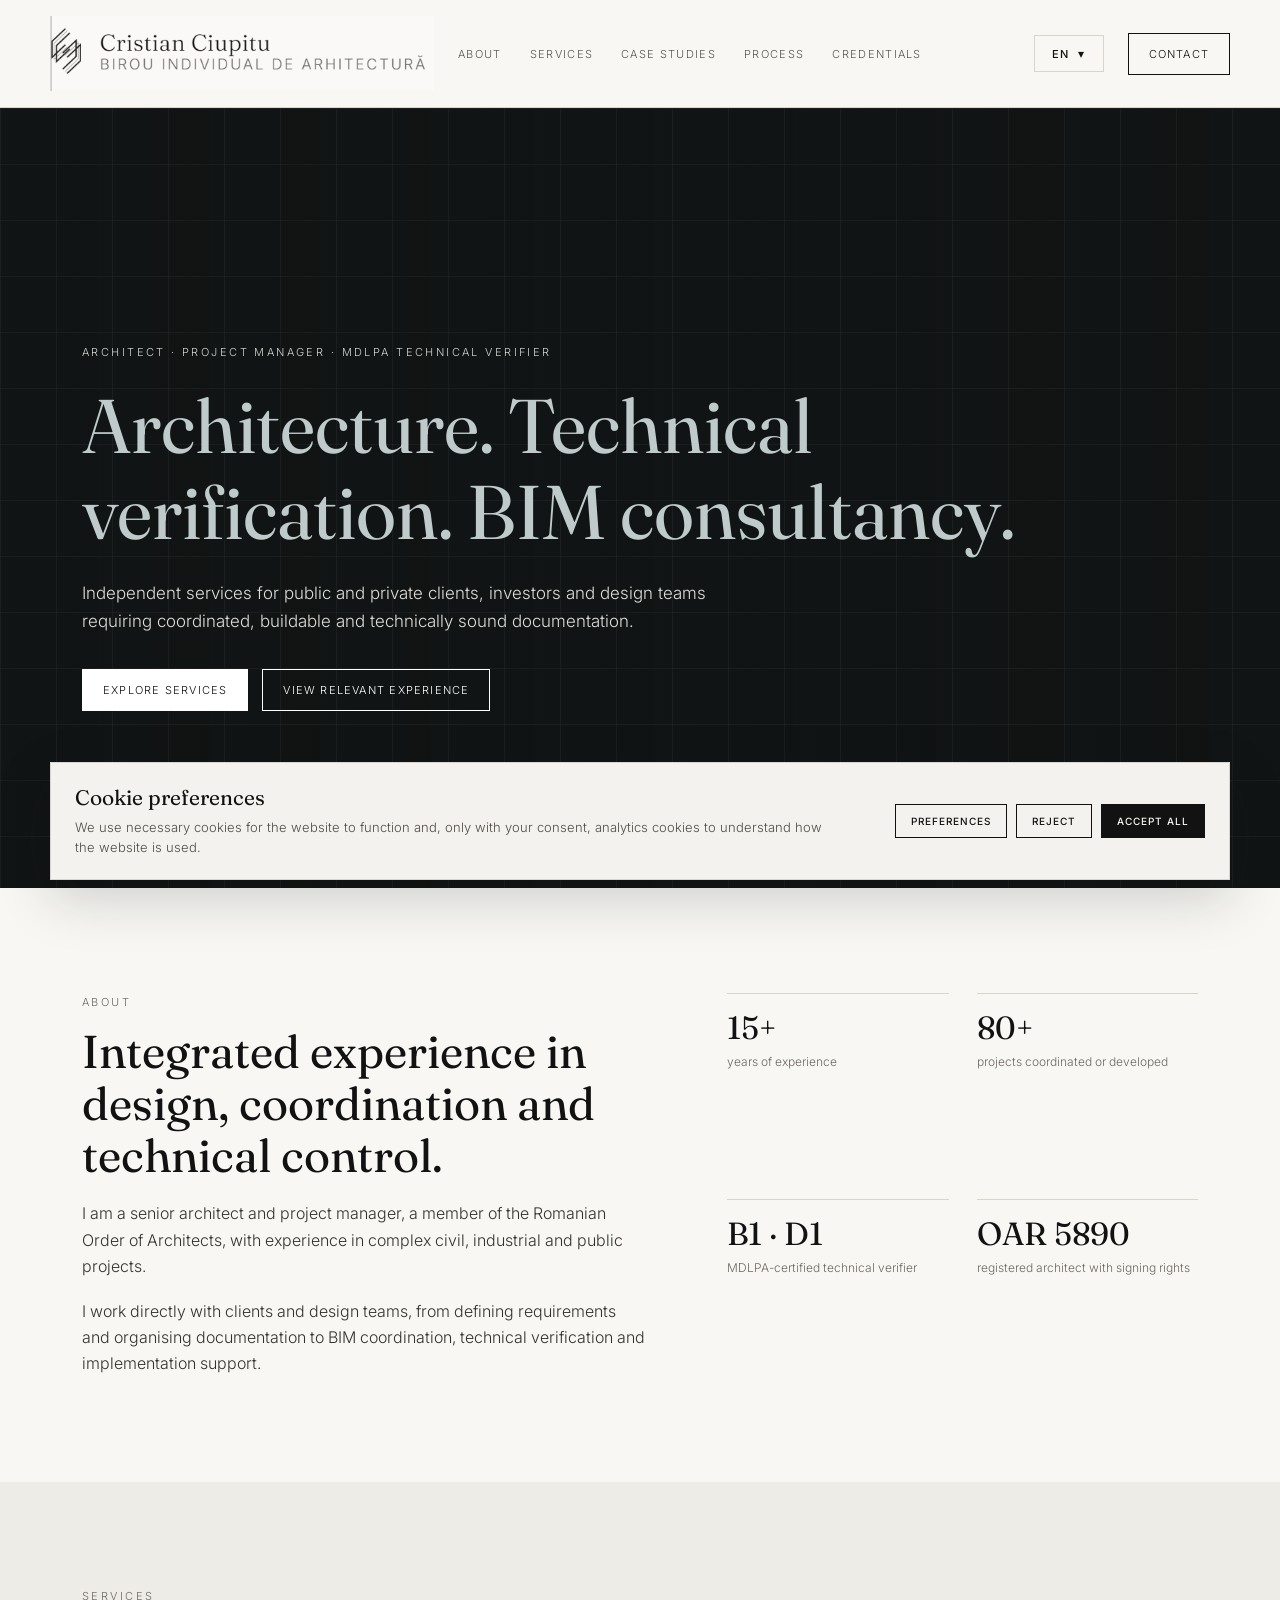
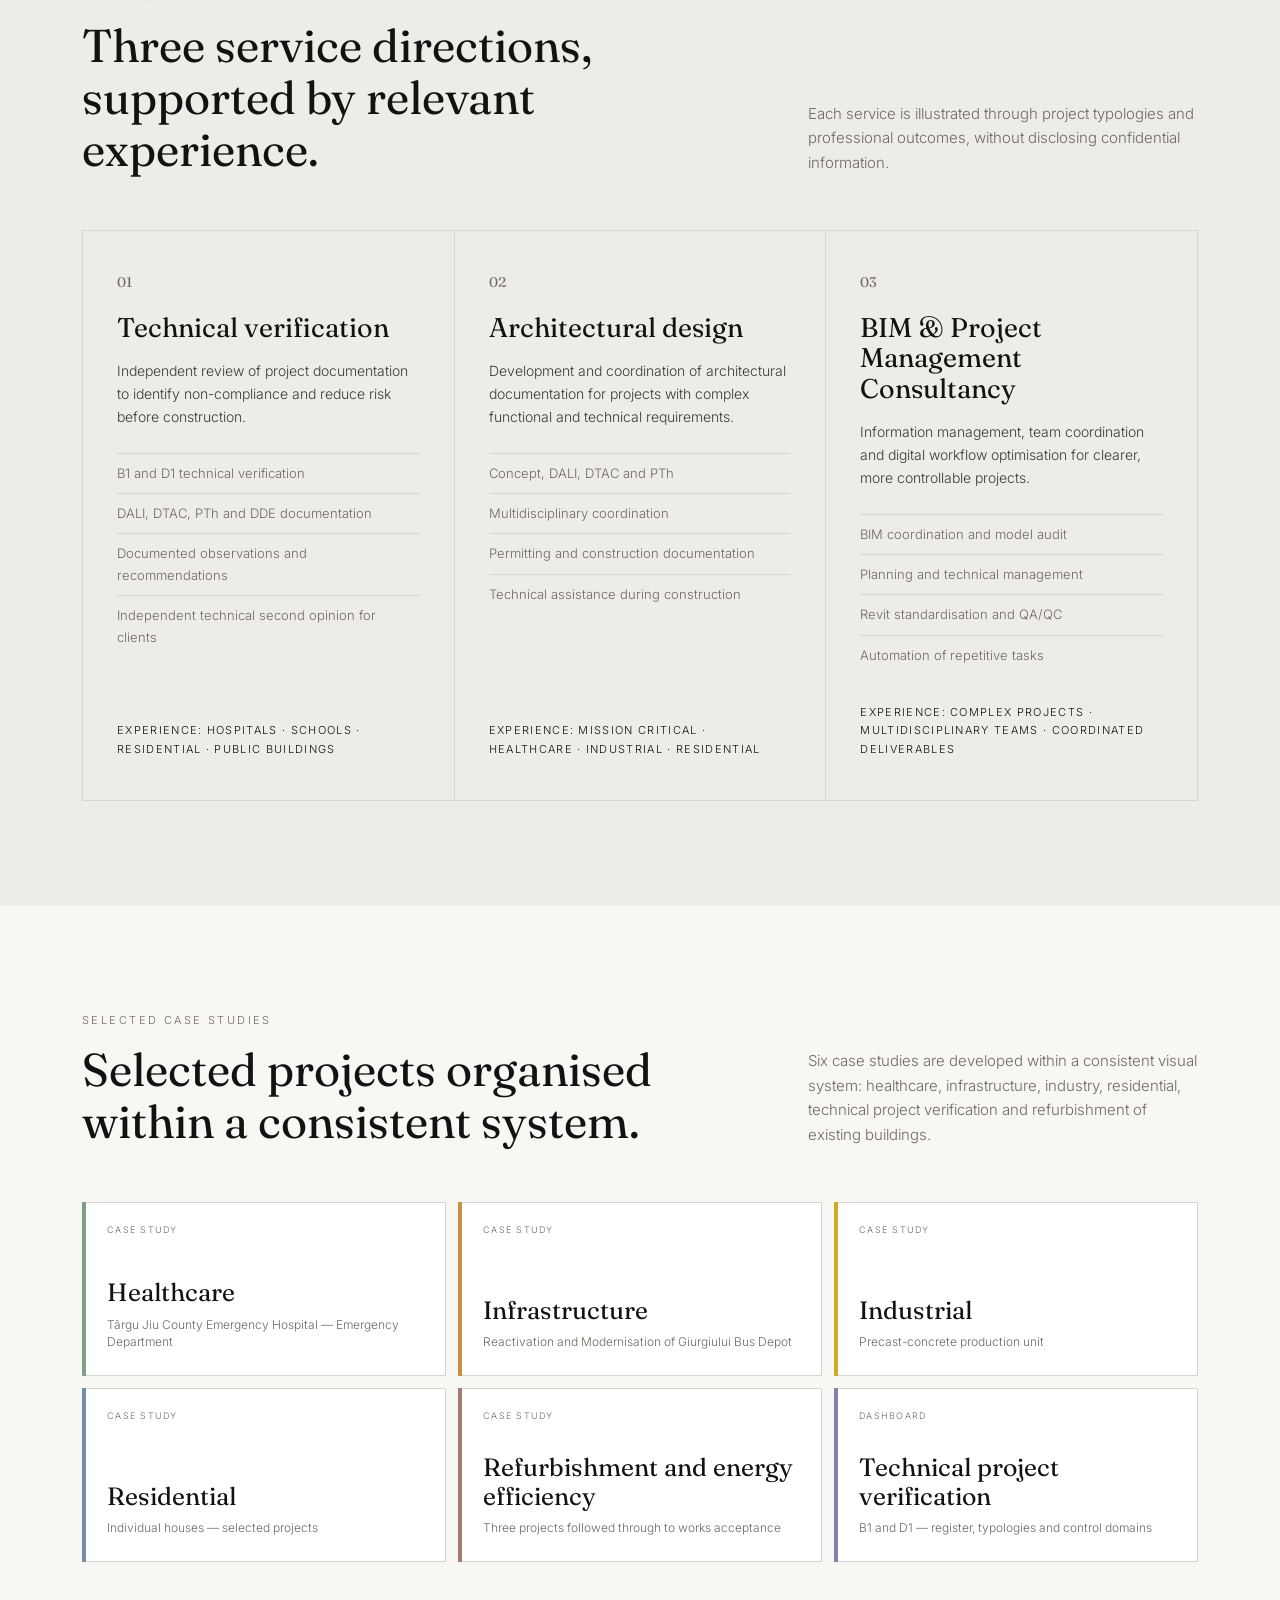
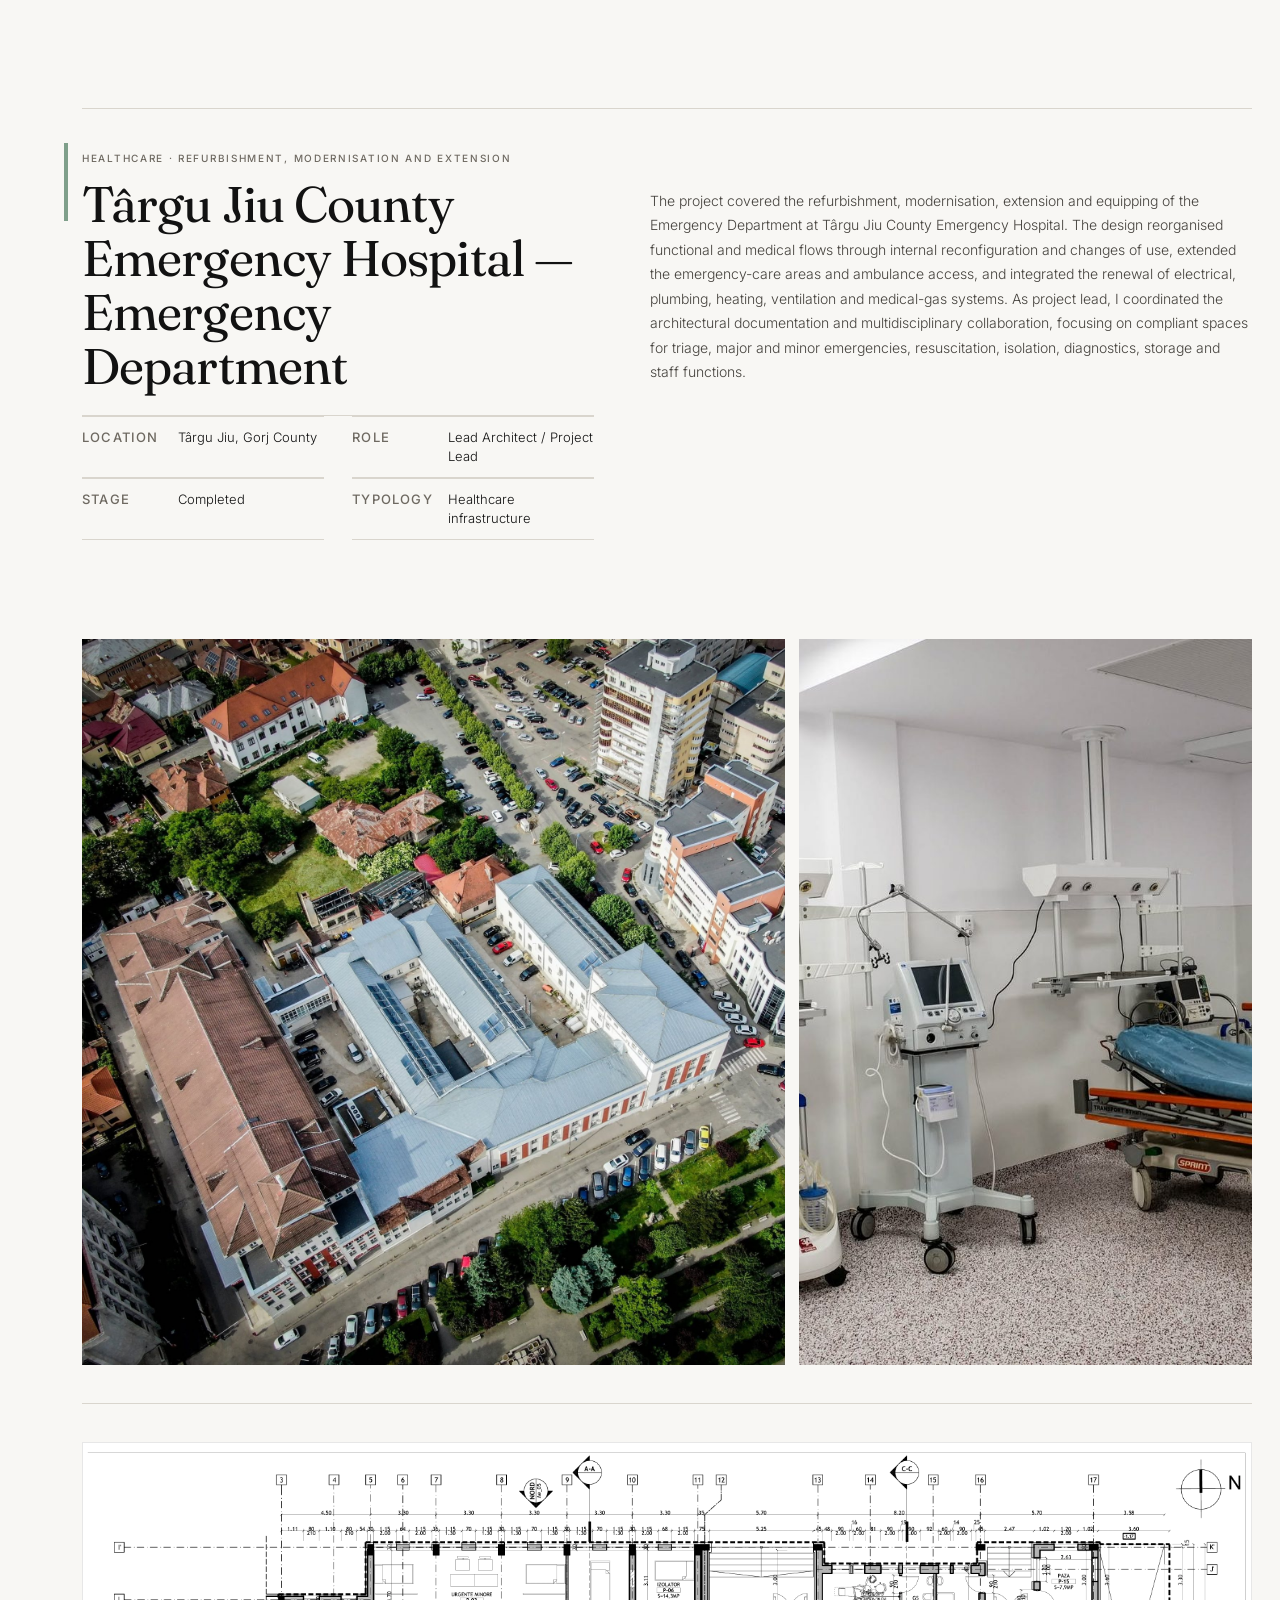
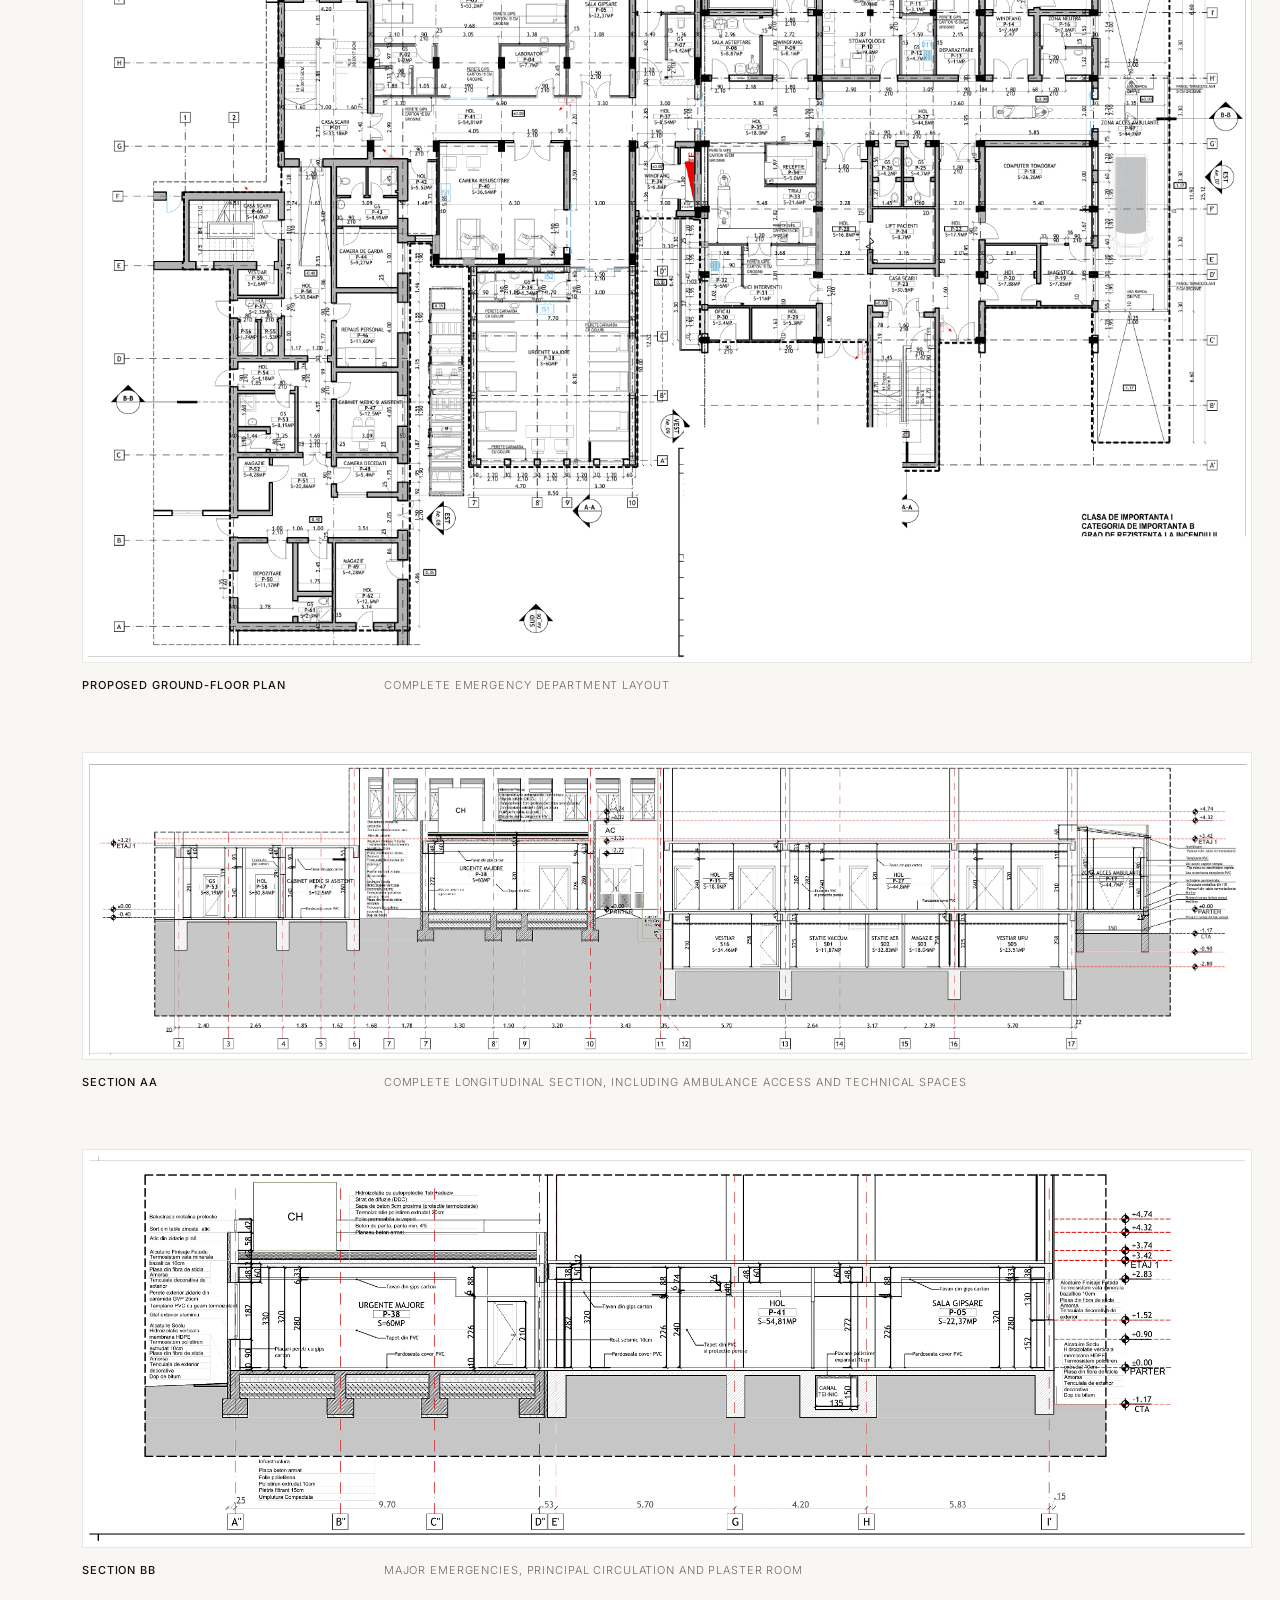
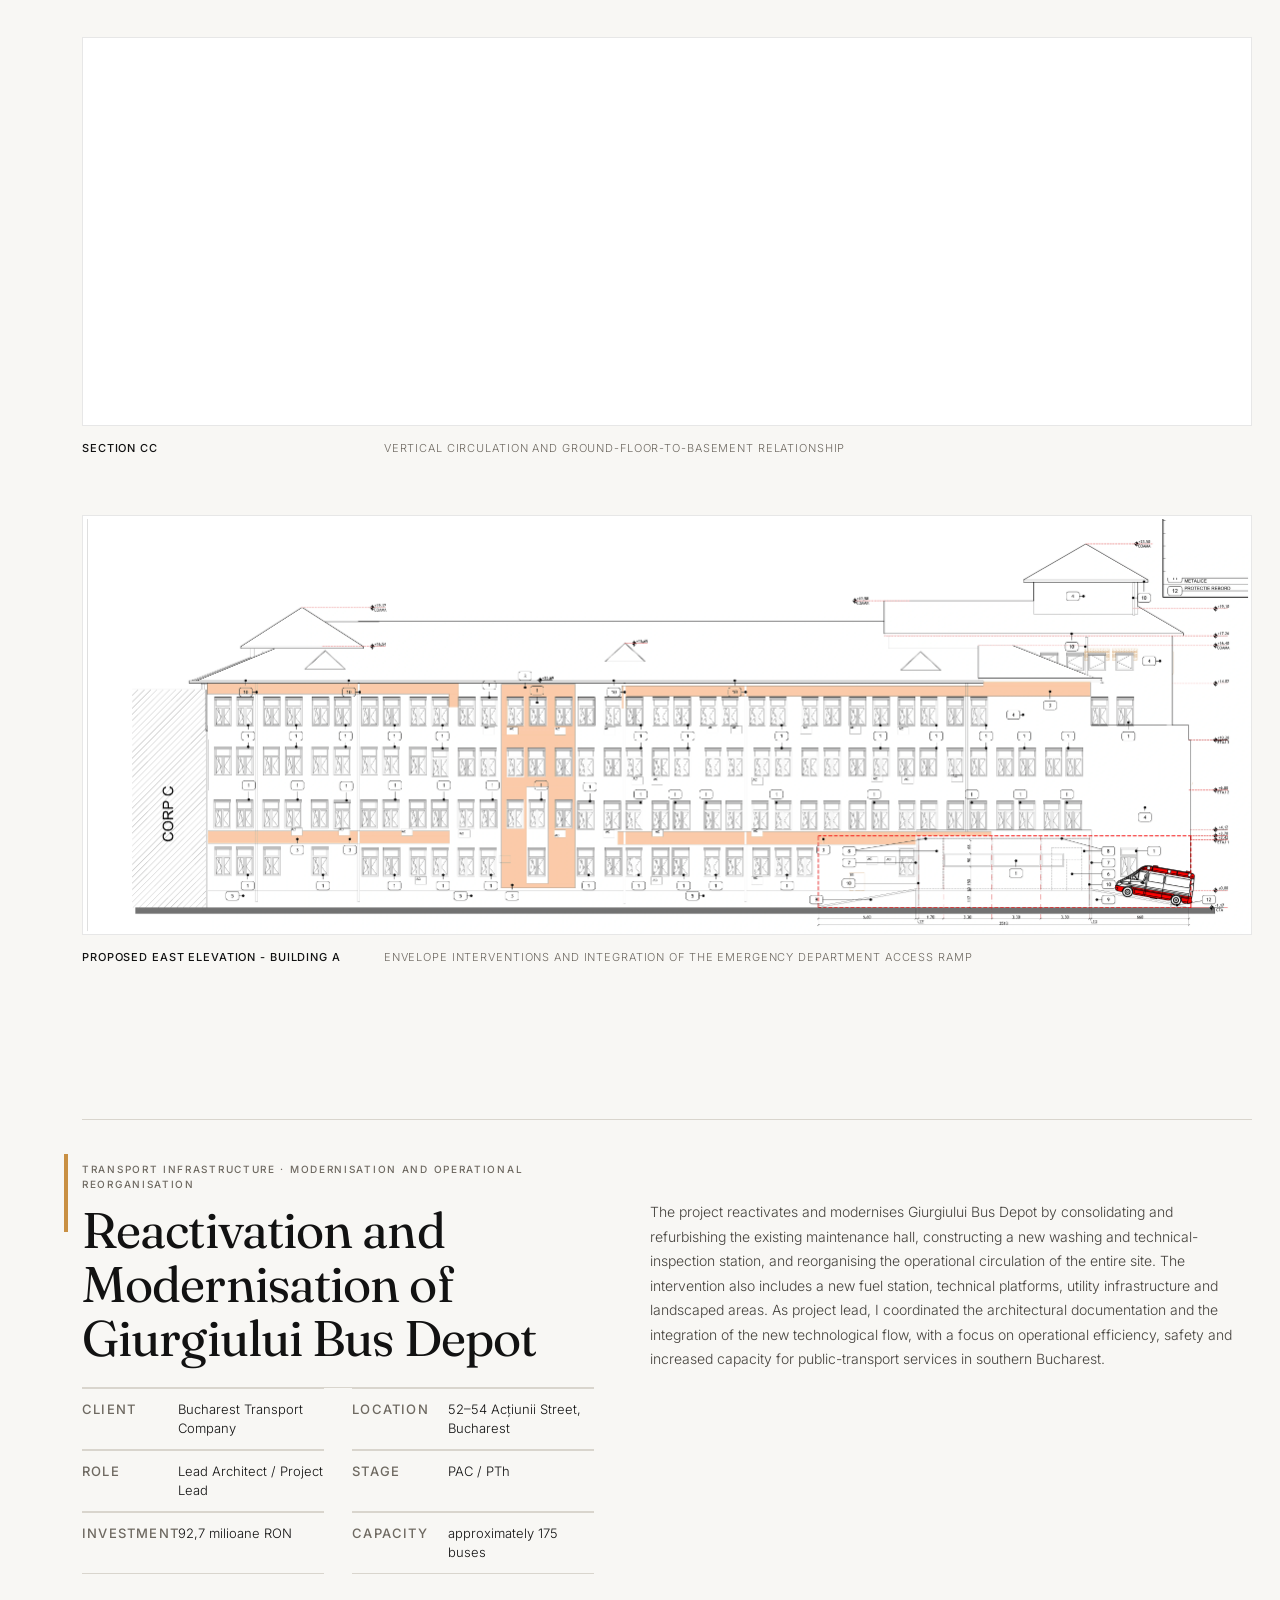
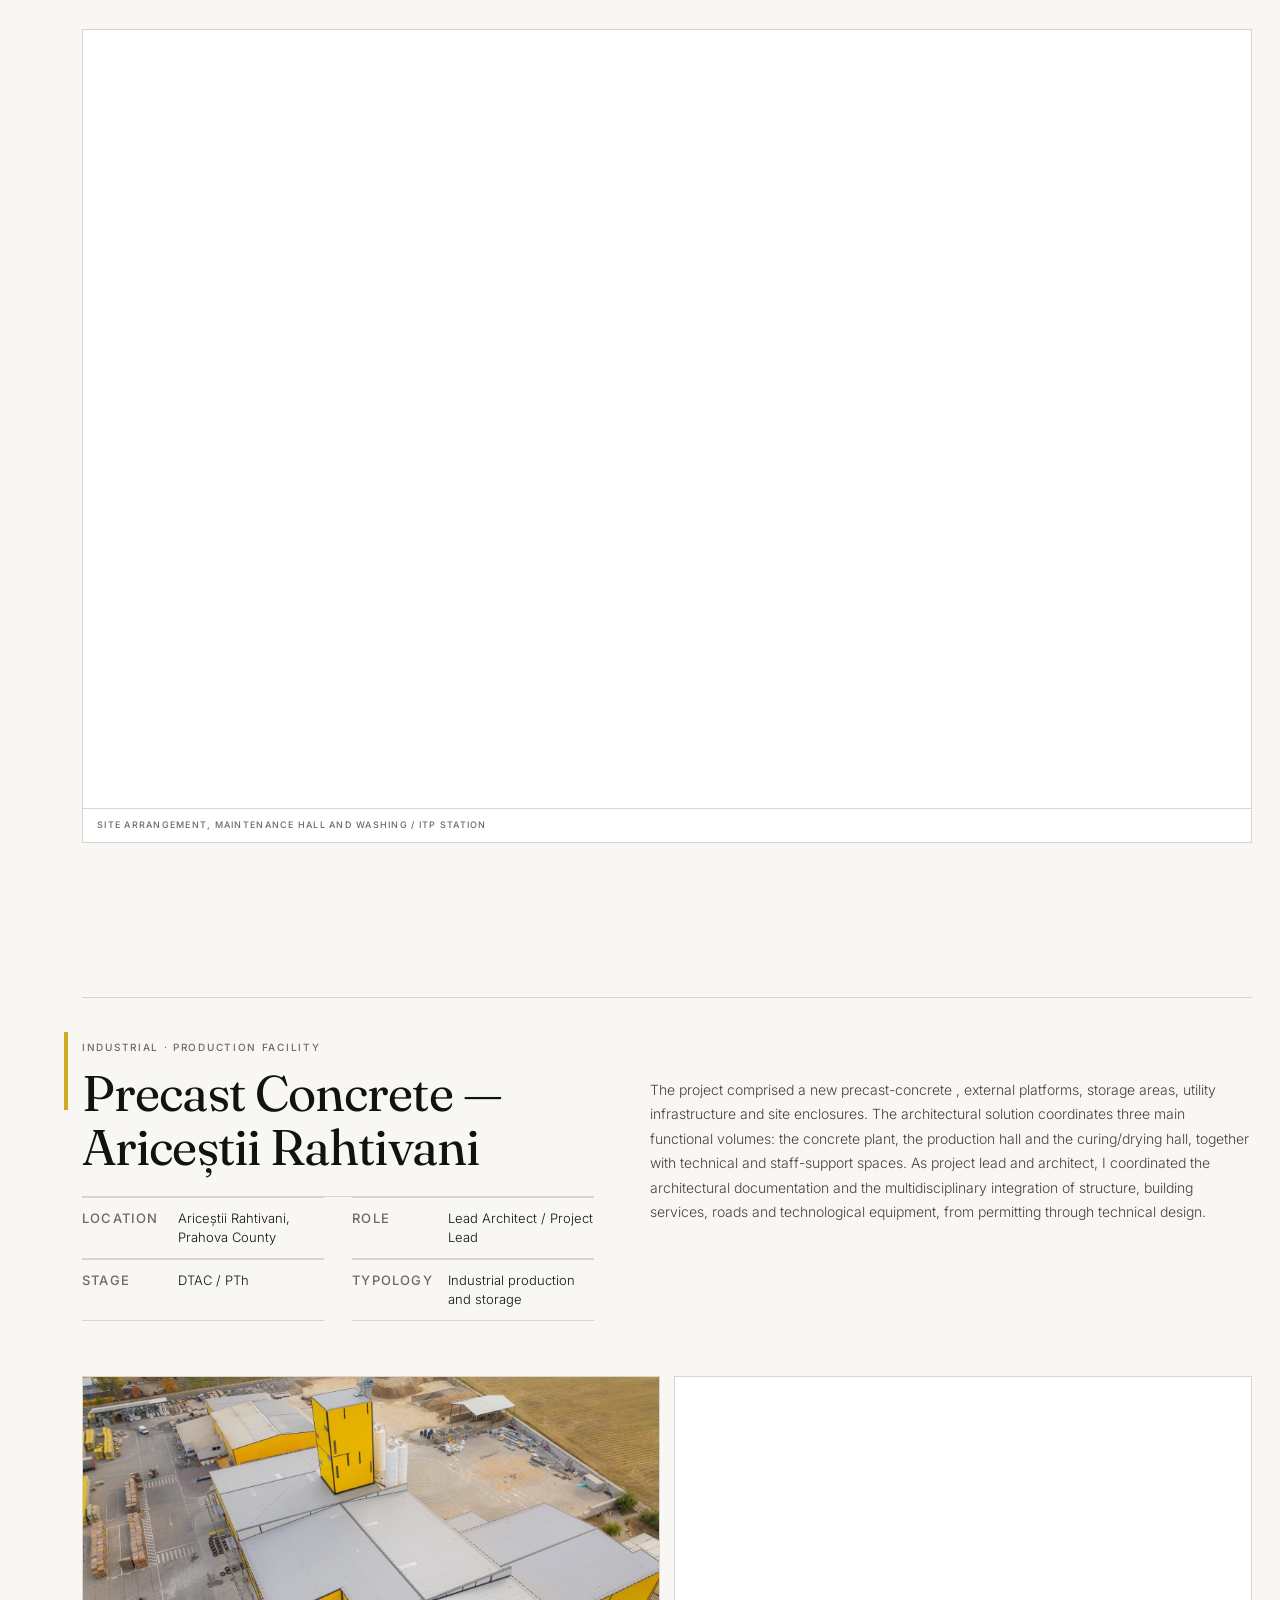
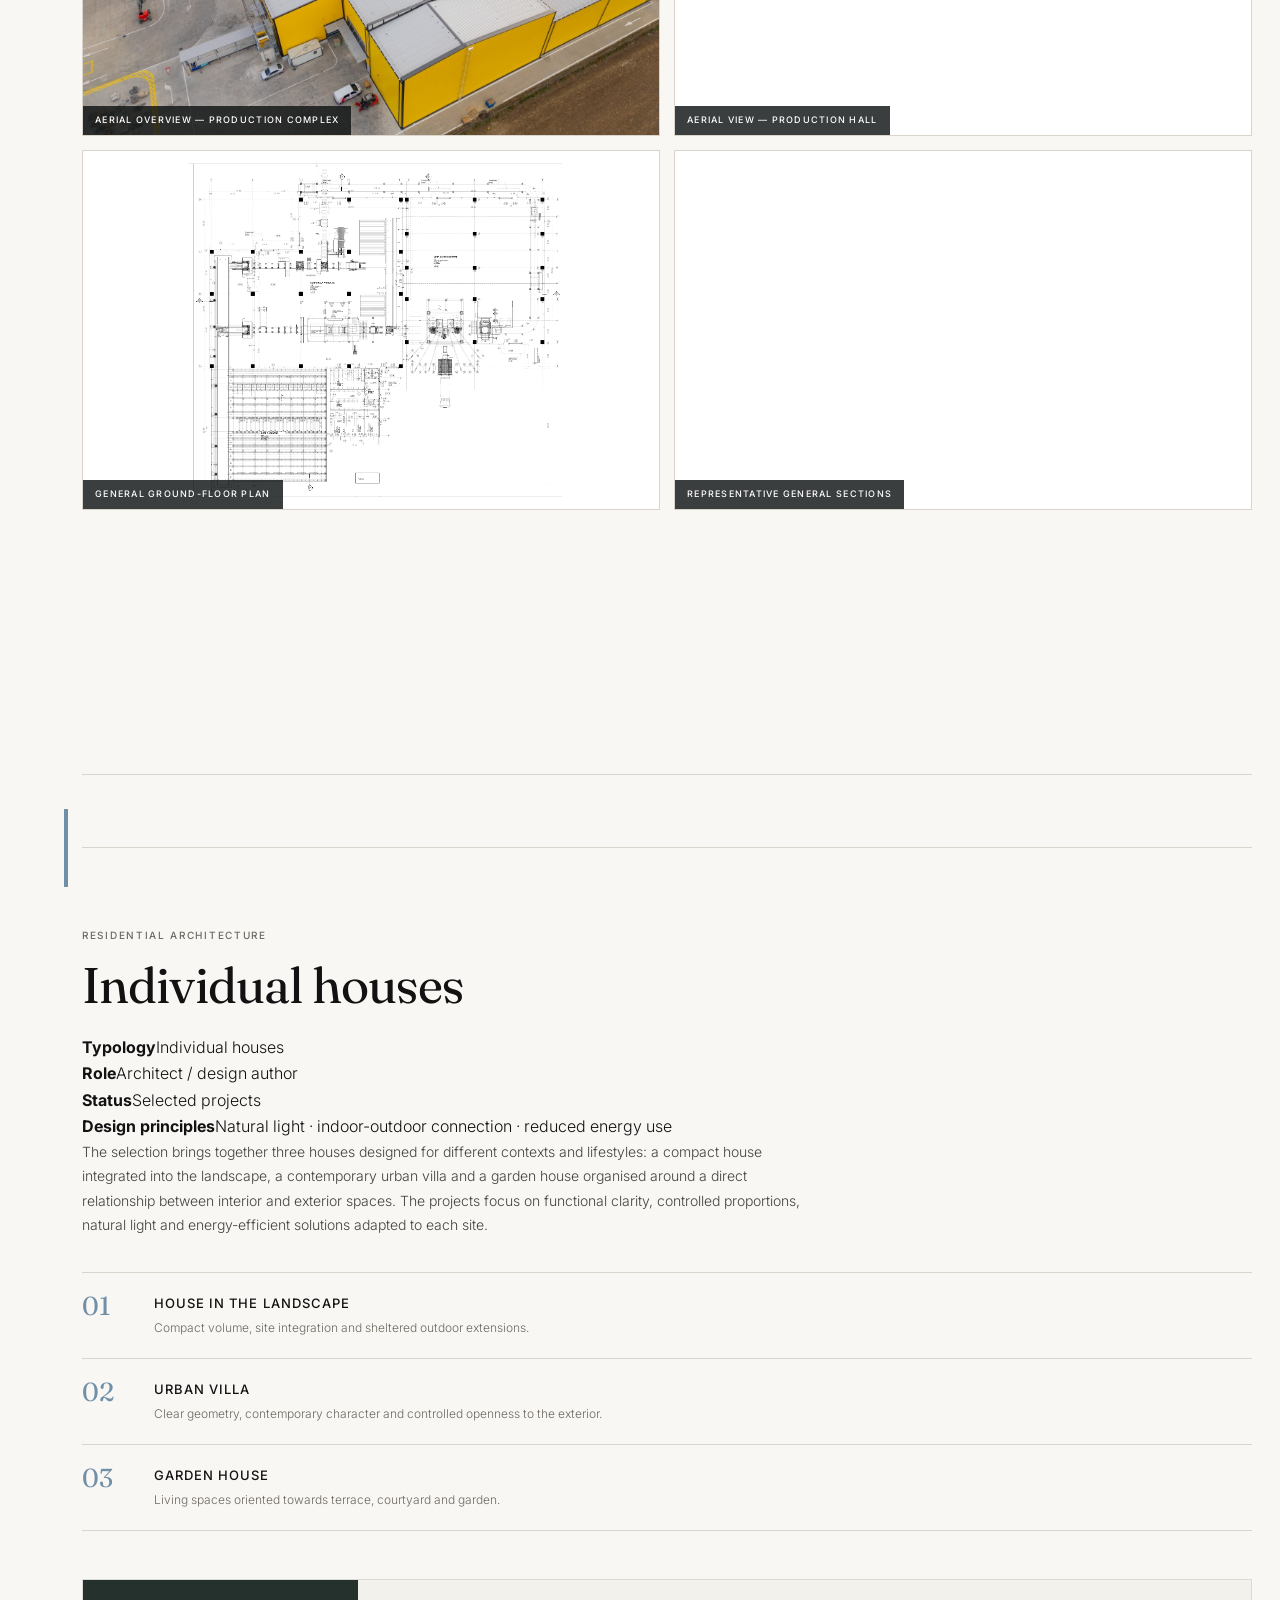
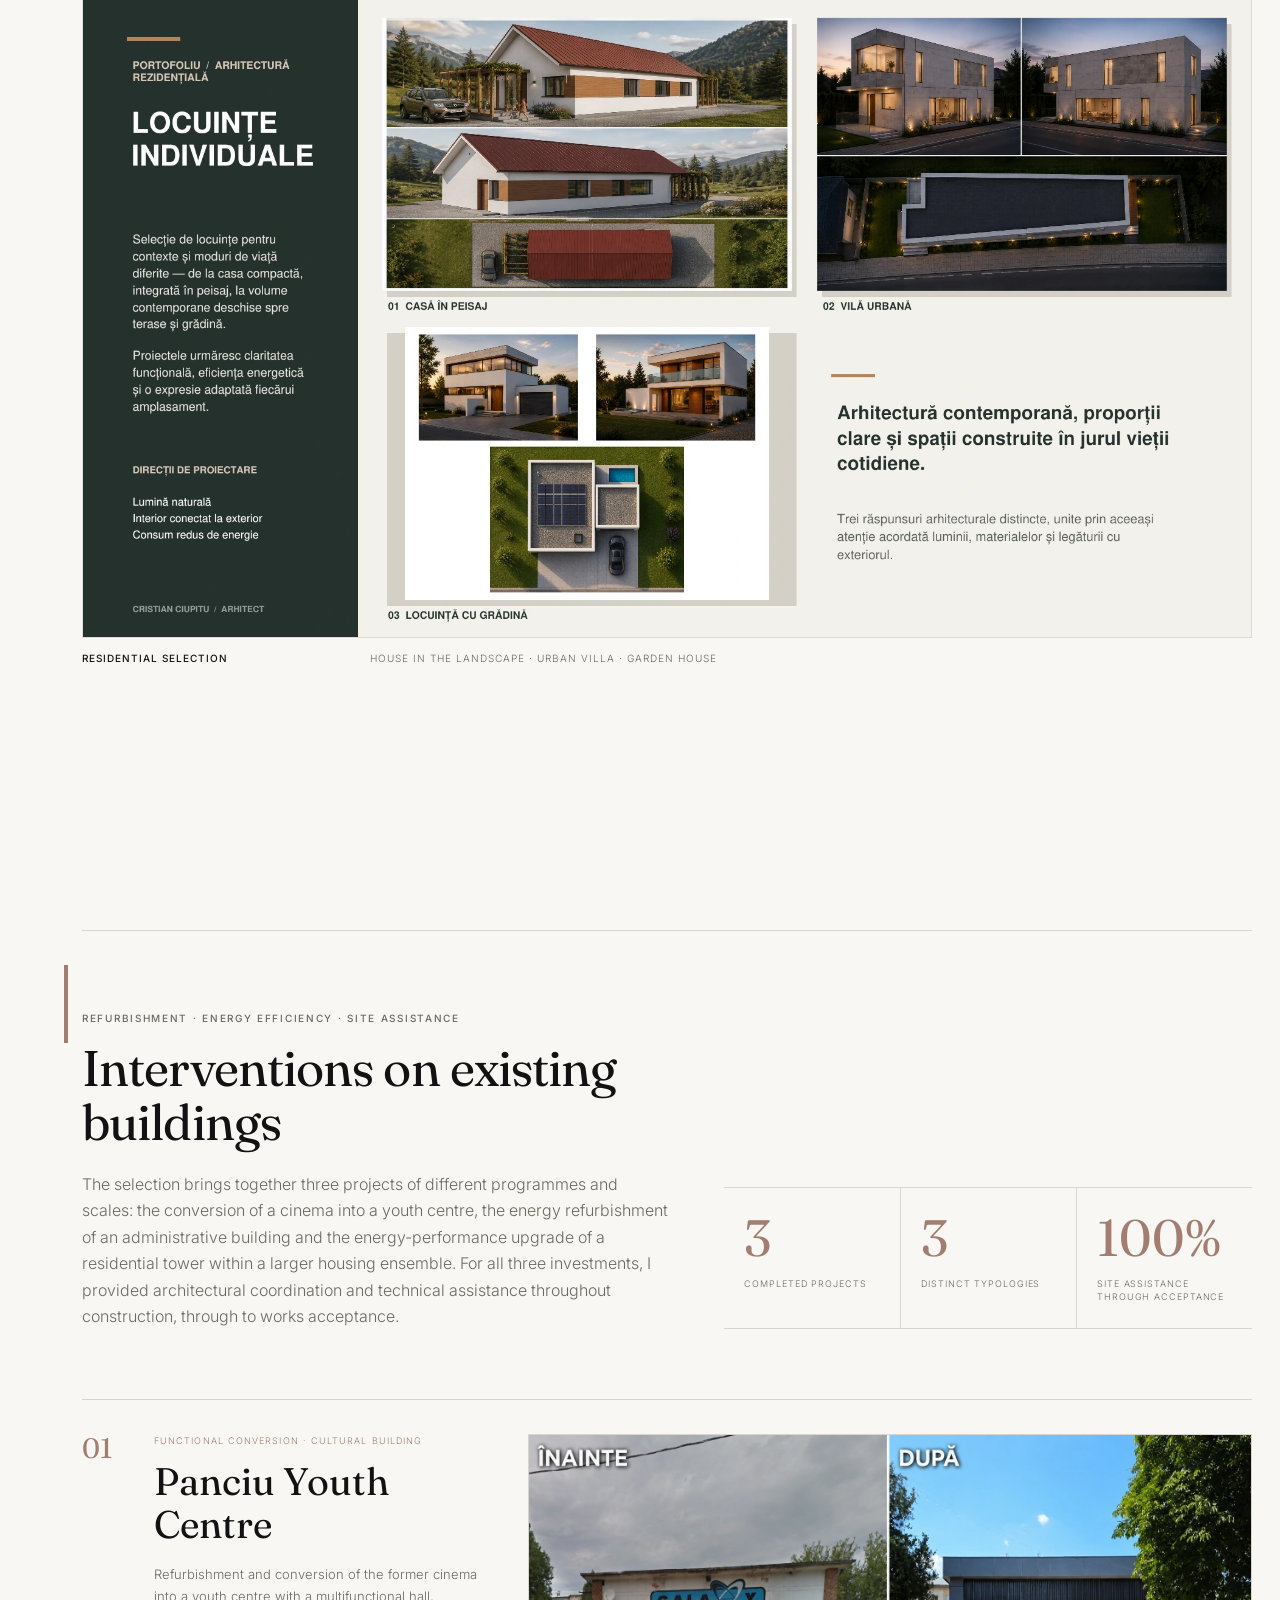
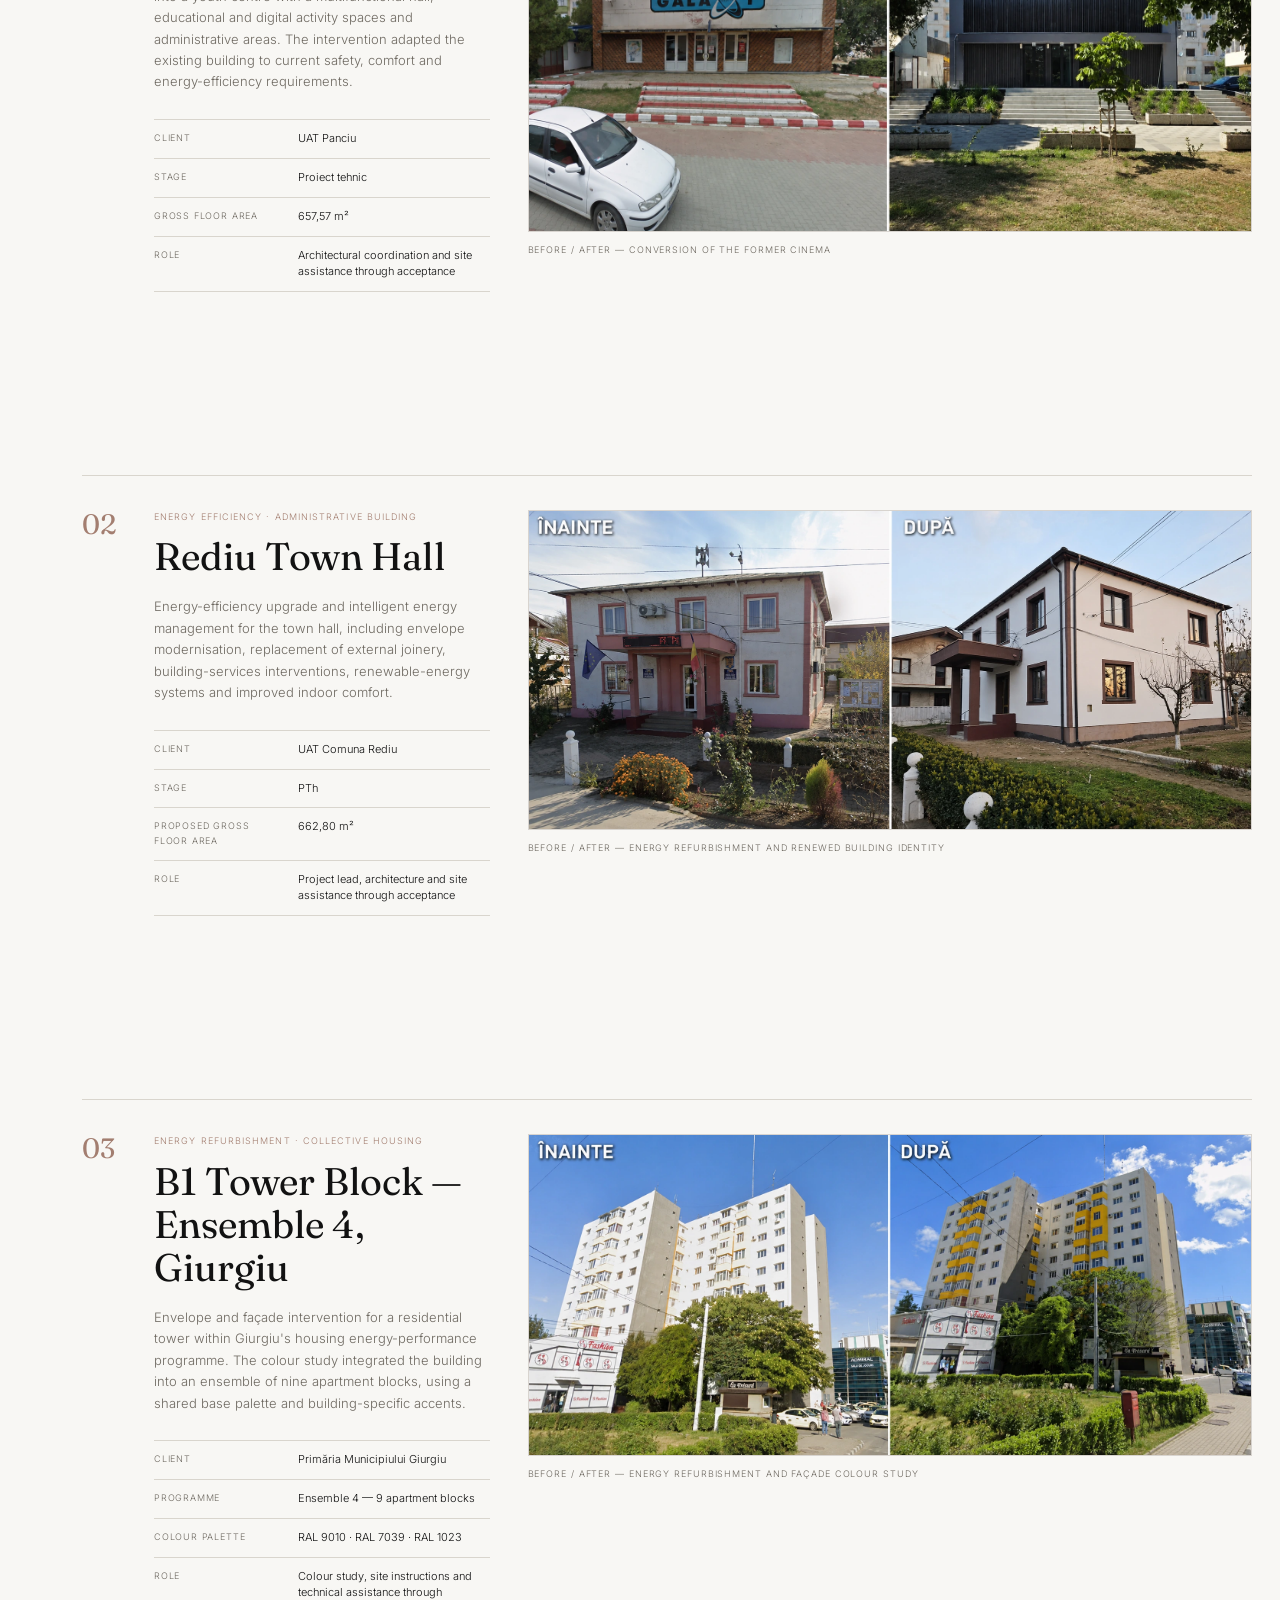
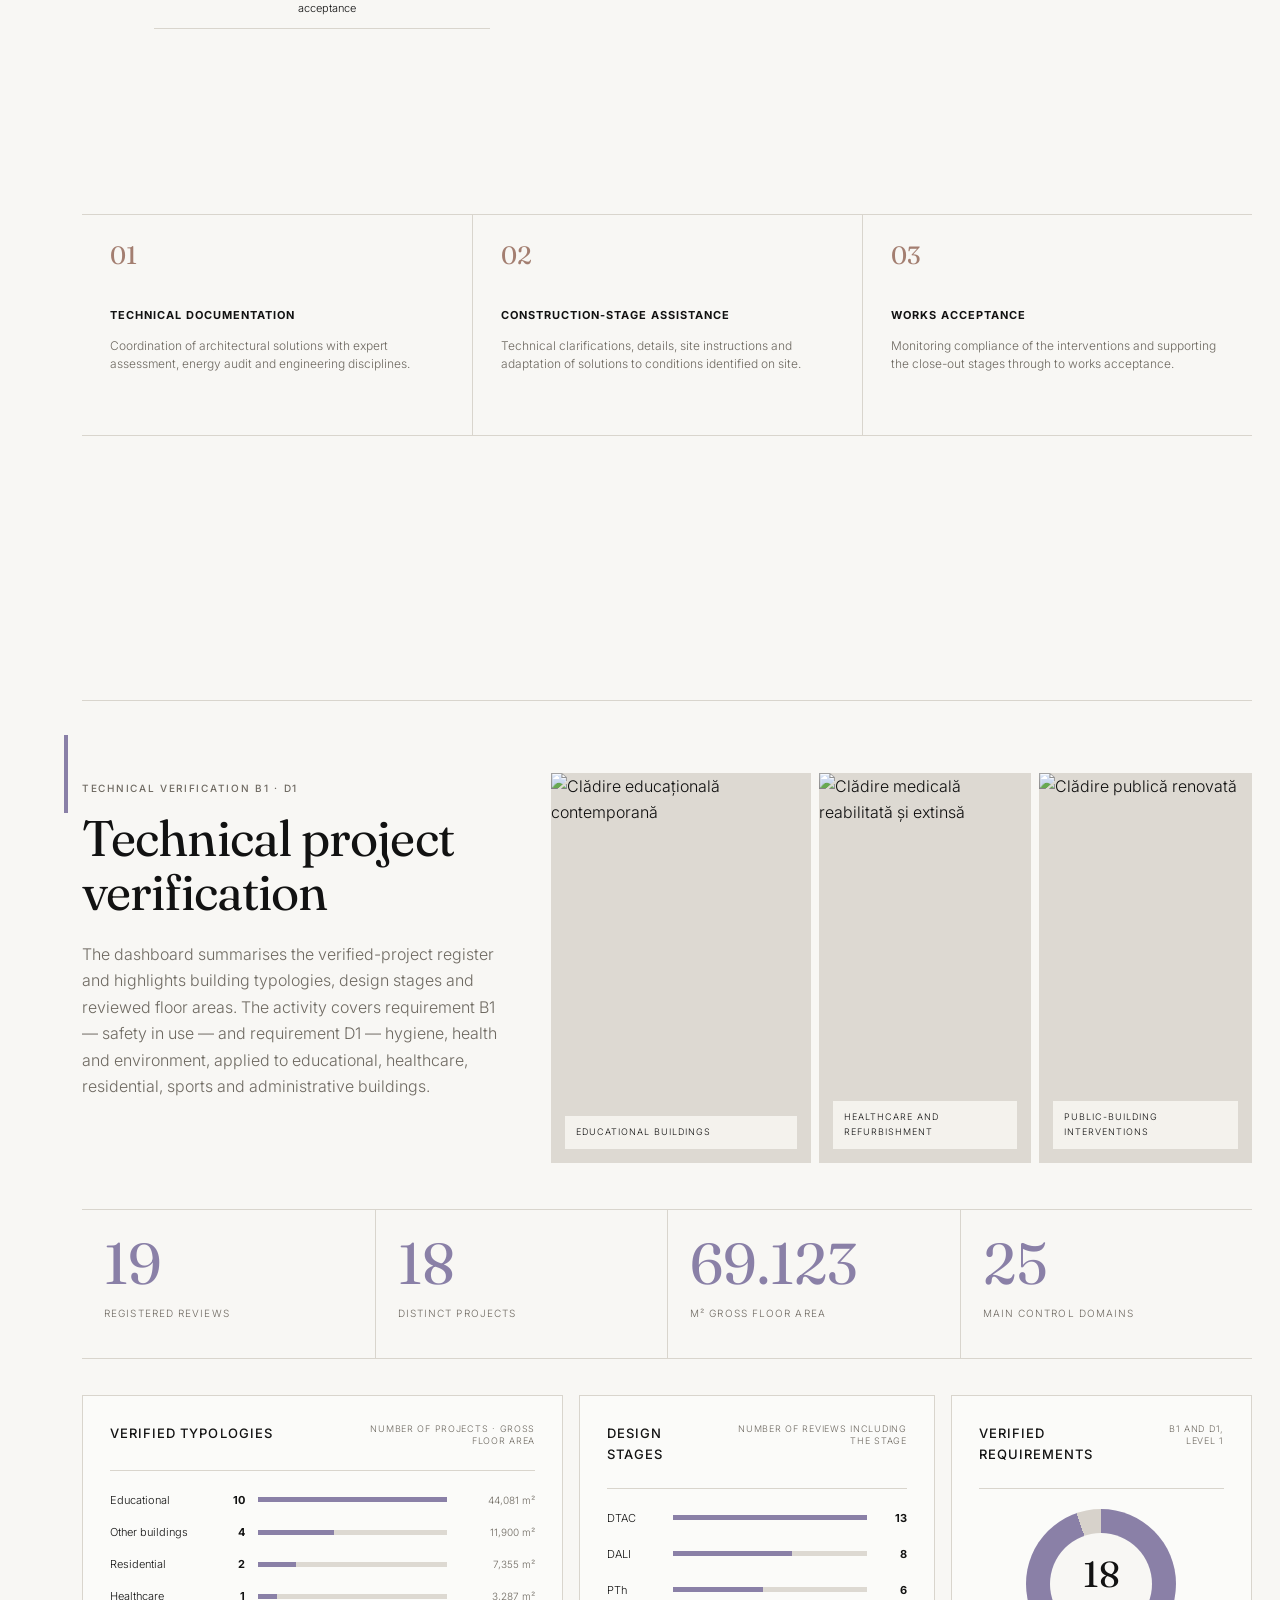
==== commit ec14d2b0: "Fix index.html (revert accidental duplication from previous commit)" ====
--- a/index.html
+++ b/index.html
@@ -2041,1984 +2041,3 @@
 <script src="assets/consent.js" defer></script>
 </body>
 </html>
-
-<!DOCTYPE html>
-
-<html dir="ltr" lang="ro">
-<head>
-  <!-- Google tag (gtag.js) -->
-<script async src="https://www.googletagmanager.com/gtag/js?id=G-D7TY2CG2GQ"></script>
-<script>
-  window.dataLayer = window.dataLayer || [];
-  function gtag(){dataLayer.push(arguments);}
-  gtag('js', new Date());
-
-  gtag('config', 'G-D7TY2CG2GQ');
-</script>
-<meta charset="utf-8"/>
-<meta content="width=device-width, initial-scale=1.0" name="viewport"/>
-<title>Cristian Ciupitu | Arhitect și verificator tehnic B1, D1 | București</title>
-<meta content="Cristian Ciupitu — arhitect și verificator tehnic atestat B1 și D1, nivelul I, în București. Proiectare de arhitectură, verificare tehnică, coordonare BIM, management de proiect și consultanță pentru investiții publice și private." name="description"/>
-<link href="https://fonts.googleapis.com" rel="preconnect"/>
-<link crossorigin="" href="https://fonts.gstatic.com" rel="preconnect"/>
-<link href="https://fonts.googleapis.com/css2?family=Fraunces:opsz,wght@9..144,300;9..144,400;9..144,500&amp;family=Inter:wght@300;400;500;600&amp;display=swap" rel="stylesheet"/>
-<style>
-:root{
-  --ink:#121212; --paper:#f8f7f4; --paper2:#eeece7; --line:#d9d5cd;
-  --muted:#6e6961; --accent:#8ea5a5; --dark:#111414; --white:#f7f5f0;
-}
-*{box-sizing:border-box;margin:0;padding:0}
-html{scroll-behavior:smooth}
-body{background:var(--paper);color:var(--ink);font:300 16px/1.65 'Inter',sans-serif}
-h1,h2,h3,.serif{font-family:'Fraunces',serif;font-weight:400;line-height:1.13}
-a{color:inherit;text-decoration:none} img{display:block;max-width:100%}
-.wrap{max-width:1180px;margin:auto;padding:0 32px}
-header{position:sticky;top:0;z-index:50;background:rgba(248,247,244,.94);backdrop-filter:blur(10px);border-bottom:1px solid var(--line)}
-.nav{display:flex;align-items:center;justify-content:space-between;padding:16px 0;gap:24px}
-.brand{display:flex;flex-direction:column;line-height:1.15}.brand strong{font:400 18px 'Fraunces',serif}.brand span{font-size:10px;letter-spacing:.16em;text-transform:uppercase;color:var(--muted);margin-top:5px}
-.links{display:flex;gap:28px;font-size:11px;letter-spacing:.12em;text-transform:uppercase}.links a{opacity:.7}.links a:hover{opacity:1}
-.nav-cta,.btn{display:inline-block;border:1px solid currentColor;padding:11px 20px;font-size:11px;letter-spacing:.11em;text-transform:uppercase;transition:.2s}
-.nav-cta:hover{background:var(--ink);color:var(--paper)}
-.hero{position:relative;min-height:84vh;display:flex;align-items:flex-end;background:var(--dark);overflow:hidden;color:#fff}
-.hero-art{position:absolute;inset:0;background:
-linear-gradient(90deg,rgba(17,20,20,.92) 0%,rgba(17,20,20,.64) 48%,rgba(17,20,20,.4) 100%),
-url('https://images.unsplash.com/photo-1518005020951-eccb494ad742?fm=jpg&q=85&w=2200&auto=format&fit=crop') center/cover}
-.hero-grid{position:absolute;inset:0;opacity:.12;background-image:linear-gradient(rgba(255,255,255,.35) 1px,transparent 1px),linear-gradient(90deg,rgba(255,255,255,.35) 1px,transparent 1px);background-size:56px 56px}
-.hero-inner{position:relative;z-index:2;padding:130px 32px 72px;width:100%}.eyebrow,.label{font-size:11px;letter-spacing:.22em;text-transform:uppercase;color:var(--muted)}.hero .eyebrow{color:#d2d5d1}
-.hero h1{font-size:clamp(42px,6vw,76px);max-width:950px;margin-top:22px}.hero h1 span{color:#bfcaca}
-.hero p{max-width:650px;margin-top:24px;color:#deded9;font-size:17px}.actions{display:flex;gap:14px;flex-wrap:wrap;margin-top:34px}.btn.solid{background:#fff;color:#111;border-color:#fff}.btn.ghost{color:#fff}.btn:hover{transform:translateY(-1px)}
-section{padding:105px 0}.section-head{display:flex;justify-content:space-between;align-items:flex-end;gap:40px;margin-bottom:54px}.section-title{font-size:clamp(30px,4vw,46px);max-width:760px;margin-top:15px}.intro{max-width:390px;color:var(--muted);font-size:15px}
-.about{display:grid;grid-template-columns:1.2fr 1fr;gap:80px}.about-copy p{margin-top:18px;color:#34322f}.stats{display:grid;grid-template-columns:1fr 1fr;gap:28px}.stat{border-top:1px solid var(--line);padding-top:14px}.stat b{display:block;font:400 32px 'Fraunces',serif}.stat span{font-size:12px;color:var(--muted)}
-.services{background:var(--paper2)}.service-grid{display:grid;grid-template-columns:repeat(3,1fr);border:1px solid var(--line);background:var(--line);gap:1px}.service{background:var(--paper2);padding:42px 34px;display:flex;flex-direction:column;min-height:465px}.service .num{font:400 14px 'Fraunces',serif;color:var(--muted)}.service h3{font-size:27px;margin:22px 0 16px}.service p{font-size:14px;color:#3b3935}.service ul{list-style:none;margin-top:24px;font-size:13px;color:var(--muted)}.service li{border-top:1px solid var(--line);padding:9px 0}.service .related{margin-top:auto;padding-top:28px;font-size:11px;letter-spacing:.12em;text-transform:uppercase}
-.cases{display:grid;gap:72px}.case{display:grid;grid-template-columns:1.25fr .75fr;gap:52px;align-items:center}.case:nth-child(even){grid-template-columns:.75fr 1.25fr}.case:nth-child(even) .case-visual{order:2}.case-visual{aspect-ratio:16/10;position:relative;overflow:hidden;background:#151818}.case-visual img{width:100%;height:100%;object-fit:cover;filter:grayscale(40%);opacity:.78}.case-visual::after{content:"";position:absolute;inset:0;background:linear-gradient(135deg,transparent 35%,rgba(126,164,166,.3))}.case-tag{font-size:10px;letter-spacing:.16em;text-transform:uppercase;color:var(--muted)}.case h3{font-size:34px;margin:10px 0 16px}.case p{font-size:14px;color:#45423d}.meta{display:grid;grid-template-columns:1fr 1fr;gap:18px;margin:23px 0}.meta div{border-top:1px solid var(--line);padding-top:9px}.meta b{display:block;font-size:10px;letter-spacing:.12em;text-transform:uppercase;color:var(--muted);font-weight:500}.meta span{font-size:13px}.safe-note{font-size:11px;color:var(--muted);margin-top:15px;font-style:italic}
-.case.data .case-visual{background:
-radial-gradient(circle at 70% 25%,rgba(118,177,181,.38),transparent 25%),
-repeating-linear-gradient(90deg,transparent 0 42px,rgba(255,255,255,.09) 42px 44px),
-repeating-linear-gradient(0deg,transparent 0 30px,rgba(255,255,255,.07) 30px 32px),#111515}
-.case.data .case-visual::before{content:"MISSION CRITICAL";position:absolute;left:30px;bottom:25px;color:#fff;font-size:11px;letter-spacing:.24em;z-index:2}
-.process{background:var(--dark);color:var(--white)}.process .label{color:#9ea4a0}.steps{display:grid;grid-template-columns:repeat(6,1fr);margin-top:50px;border-top:1px solid rgba(255,255,255,.18)}.step{padding:25px 18px 10px;border-right:1px solid rgba(255,255,255,.12)}.step:last-child{border-right:0}.step b{font:400 23px 'Fraunces',serif}.step span{display:block;margin-top:8px;font-size:12px;color:#a9aaa6}
-.credentials{display:grid;grid-template-columns:repeat(4,1fr);gap:1px;background:var(--line);border:1px solid var(--line);margin-top:48px}.cred{background:var(--paper);padding:28px}.cred h3{font-size:17px;margin-bottom:8px}.cred p{font-size:12px;color:var(--muted)}.insight-grid{display:grid;grid-template-columns:repeat(3,1fr);gap:28px}.insight{border-top:1px solid var(--line);padding-top:20px}.insight .date{font-size:10px;letter-spacing:.12em;text-transform:uppercase;color:var(--muted)}.insight h3{font-size:21px;margin:12px 0}.insight p{font-size:13px;color:#46433f}.insight a{display:inline-block;margin-top:17px;font-size:11px;letter-spacing:.1em;text-transform:uppercase}
-.contact{background:#dfe3df}.contact-grid{display:grid;grid-template-columns:1fr 1fr;gap:80px}.contact-list{margin-top:30px}.contact-list a,.contact-list div{display:flex;justify-content:space-between;gap:20px;padding:16px 0;border-top:1px solid rgba(0,0,0,.2);font-size:14px}.contact-list small{font-size:10px;letter-spacing:.12em;text-transform:uppercase;color:var(--muted)}.contact-note{font-size:14px;color:#3d403c;max-width:480px;margin-top:18px}
-footer{padding:34px 0;border-top:1px solid var(--line)}.footer{display:flex;justify-content:space-between;gap:20px;flex-wrap:wrap;color:var(--muted);font-size:11px}
-@media(max-width:900px){.links{display:none}.about,.case,.case:nth-child(even),.contact-grid{grid-template-columns:1fr}.case:nth-child(even) .case-visual{order:0}.service-grid{grid-template-columns:1fr}.service{min-height:0}.credentials{grid-template-columns:1fr 1fr}.steps{grid-template-columns:repeat(3,1fr)}.insight-grid{grid-template-columns:1fr}.section-head{align-items:flex-start;flex-direction:column}}
-@media(max-width:600px){.wrap,.hero-inner{padding-left:20px;padding-right:20px}.nav-cta{display:none}.hero h1{font-size:42px}.stats,.credentials{grid-template-columns:1fr}.steps{grid-template-columns:1fr}.step{border-right:0;border-bottom:1px solid rgba(255,255,255,.12)}section{padding:72px 0}.case h3{font-size:28px}}
-
-.project-presentation{margin-top:4px;border:1px solid var(--line);background:#fff;overflow:hidden}
-.project-presentation img{display:block;width:100%;height:auto}
-.project-presentation figcaption{padding:10px 14px;border-top:1px solid var(--line);font-size:10px;letter-spacing:.12em;text-transform:uppercase;color:var(--muted)}
-
-/* Featured healthcare case study */
-.project-feature{border-top:1px solid var(--line);padding-top:34px;display:grid;gap:34px}
-.project-feature-head{display:grid;grid-template-columns:.85fr 1.15fr;gap:52px;align-items:start}
-.project-feature h3{font-size:clamp(34px,4vw,52px);margin:10px 0 18px}
-.project-feature-copy p{font-size:14.5px;color:#45423d;max-width:700px}
-.project-feature .meta{margin-top:24px}
-.project-gallery{display:grid;grid-template-columns:1.12fr .88fr;grid-template-rows:360px 360px;gap:14px}
-.project-media{position:relative;overflow:hidden;background:#e6e3dd;border:1px solid var(--line)}
-.project-media img{width:100%;height:100%;object-fit:cover;transition:transform .45s ease}
-.project-media:hover img{transform:scale(1.025)}
-.project-media.drawing img{object-fit:contain;background:#fff;padding:10px;filter:grayscale(100%) contrast(1.08)}
-.project-media figcaption{position:absolute;left:0;bottom:0;background:rgba(17,20,20,.82);color:#fff;padding:8px 12px;font-size:9px;letter-spacing:.13em;text-transform:uppercase}
-.project-media.hero-photo{grid-row:1 / span 2}
-.project-feature-note{font-size:11px;color:var(--muted);font-style:italic}
-@media(max-width:900px){.project-feature-head{grid-template-columns:1fr}.project-gallery{grid-template-columns:1fr;grid-template-rows:auto}.project-media,.project-media.hero-photo{grid-row:auto;min-height:300px}}
-@media(max-width:600px){.project-media,.project-media.hero-photo{min-height:230px}.project-feature h3{font-size:34px}}
-
-
-.language-switcher{position:relative;margin-left:auto}.language-button{display:flex;align-items:center;gap:8px;min-width:70px;justify-content:center;background:transparent;color:var(--ink);border:1px solid var(--line);padding:10px 13px;font:500 11px 'Inter',sans-serif;letter-spacing:.1em;cursor:pointer}.chevron{font-size:12px;transition:transform .2s}.language-switcher.open .chevron{transform:rotate(180deg)}.language-menu{position:absolute;right:0;top:calc(100% + 8px);min-width:130px;background:var(--paper);border:1px solid var(--line);box-shadow:0 12px 30px rgba(0,0,0,.1);display:none;z-index:100}.language-switcher.open .language-menu{display:block}.language-menu button{display:block;width:100%;border:0;background:transparent;text-align:left;padding:11px 14px;font:400 12px 'Inter',sans-serif;cursor:pointer}.language-menu button:hover,.language-menu button.active{background:var(--paper2)}@media(max-width:600px){.language-switcher{margin-left:auto}.language-button{min-width:62px;padding:9px 10px}}
-
-.project-feature + .project-feature{margin-top:74px;}
-
-.industrial-project .project-media{grid-row:auto}
-@media(max-width:900px){}
-
-
-/* Unified visual system for all case studies */
-.case-study{
-  margin-top:0;
-  padding:42px 0 10px;
-  border-top:1px solid var(--line);
-  gap:30px;
-}
-.case-study + .case-study{margin-top:78px}
-.case-study .project-feature-head{
-  grid-template-columns:minmax(0,.92fr) minmax(0,1.08fr);
-  gap:56px;
-  align-items:start;
-}
-.case-study .case-tag{
-  font-family:'Inter',sans-serif;
-  font-size:10px;
-  font-weight:500;
-  letter-spacing:.17em;
-  line-height:1.45;
-  text-transform:uppercase;
-  color:var(--muted);
-}
-.case-study h3{
-  margin:12px 0 22px;
-  max-width:760px;
-  font-family:'Fraunces',serif;
-  font-size:clamp(34px,4vw,50px);
-  font-weight:400;
-  line-height:1.08;
-  letter-spacing:-.018em;
-}
-.case-study .meta{
-  display:grid;
-  grid-template-columns:repeat(2,minmax(0,1fr));
-  gap:0 28px;
-  margin-top:0;
-  border-top:1px solid var(--line);
-}
-.case-study .meta > div{
-  display:grid;
-  grid-template-columns:minmax(82px,.42fr) 1fr;
-  gap:14px;
-  padding:11px 0;
-  border-bottom:1px solid var(--line);
-  font-size:12px;
-  line-height:1.45;
-}
-.case-study .meta b{
-  font-weight:500;
-  color:var(--muted);
-}
-.case-study .project-feature-copy{
-  padding-top:38px;
-}
-.case-study .project-feature-copy p{
-  max-width:720px;
-  font-family:'Inter',sans-serif;
-  font-size:14px;
-  line-height:1.75;
-  color:#45423d;
-}
-.case-study .project-presentation,
-.case-study .project-gallery{
-  width:100%;
-  margin-top:2px;
-}
-.case-study .project-presentation{
-  background:#fff;
-  border:1px solid var(--line);
-}
-.case-study .project-presentation img{
-  width:100%;
-  height:auto;
-  object-fit:contain;
-  background:#fff;
-}
-.case-study .project-presentation figcaption,
-.case-study .project-media figcaption{
-  font-family:'Inter',sans-serif;
-  font-size:9px;
-  font-weight:500;
-  letter-spacing:.14em;
-  line-height:1.4;
-  text-transform:uppercase;
-}
-.case-study .project-gallery{
-  display:grid;
-  grid-template-columns:repeat(2,minmax(0,1fr));
-  grid-template-rows:360px 360px;
-  gap:14px;
-}
-.case-study .project-media{
-  min-width:0;
-  height:100%;
-  background:#fff;
-  border:1px solid var(--line);
-}
-.case-study .project-media img{
-  width:100%;
-  height:100%;
-  object-fit:cover;
-}
-.case-study .project-media.drawing img{
-  object-fit:contain;
-  padding:12px;
-  background:#fff;
-  filter:grayscale(100%) contrast(1.08);
-}
-@media(max-width:900px){
-  .case-study + .case-study{margin-top:58px}
-  .case-study .project-feature-head{grid-template-columns:1fr;gap:26px}
-  .case-study .project-feature-copy{padding-top:0}
-  .case-study .project-gallery{grid-template-columns:1fr;grid-template-rows:repeat(4,minmax(280px,auto))}
-  .case-study .project-media{min-height:280px}
-}
-@media(max-width:620px){
-  .case-study{padding-top:32px}
-  .case-study h3{font-size:34px}
-  .case-study .meta{grid-template-columns:1fr}
-  .case-study .project-gallery{grid-template-rows:repeat(4,230px)}
-  .case-study .project-media{min-height:230px}
-}
-
-/* Reorganised portfolio case-study system */
-.portfolio-directory{
-  display:grid;
-  grid-template-columns:repeat(3,minmax(0,1fr));
-  gap:12px;
-  margin:0 0 74px;
-}
-.directory-card{
-  position:relative;
-  min-height:174px;
-  padding:24px;
-  border:1px solid var(--line);
-  background:#fff;
-  display:flex;
-  flex-direction:column;
-  justify-content:flex-end;
-  transition:transform .2s ease,border-color .2s ease,box-shadow .2s ease;
-}
-.directory-card::before,.future-case::before{
-  content:"";
-  position:absolute;
-  left:-1px;
-  top:-1px;
-  bottom:-1px;
-  width:4px;
-  background:var(--case-accent,#8ea5a5);
-}
-.directory-card:hover{
-  transform:translateY(-3px);
-  border-color:#bdb8ae;
-  box-shadow:0 12px 30px rgba(20,20,20,.06);
-}
-.directory-card.planned{
-  background:transparent;
-  border-style:dashed;
-}
-.directory-status{
-  position:absolute;
-  top:20px;
-  left:24px;
-  font-size:9px;
-  letter-spacing:.14em;
-  text-transform:uppercase;
-  color:var(--muted);
-}
-.directory-card strong{
-  font:400 25px/1.15 'Fraunces',serif;
-}
-.directory-card small{
-  display:block;
-  margin-top:9px;
-  font-size:12px;
-  line-height:1.45;
-  color:var(--muted);
-}
-.healthcare-accent{--case-accent:#7f9f8a}
-.infrastructure-accent{--case-accent:#c99043}
-.industrial-accent{--case-accent:#d0ac25}
-.residential-accent{--case-accent:#728fa8}
-.rehabilitation-accent{--case-accent:#a37e70}
-.education-accent{--case-accent:#8a80a7}
-
-.case-study{
-  scroll-margin-top:100px;
-  position:relative;
-}
-.case-study::before{
-  content:"";
-  position:absolute;
-  left:-18px;
-  top:34px;
-  width:4px;
-  height:78px;
-  background:var(--case-accent,#8ea5a5);
-}
-#proiect-healthcare{--case-accent:#7f9f8a}
-#proiect-infrastructura{--case-accent:#c99043}
-#proiect-industrial{--case-accent:#d0ac25}
-
-.future-case-grid{
-  display:grid;
-  grid-template-columns:repeat(3,minmax(0,1fr));
-  gap:18px;
-  margin-top:92px;
-  padding-top:52px;
-  border-top:1px solid var(--line);
-}
-.future-case{
-  position:relative;
-  border:1px dashed #bbb6ad;
-  background:rgba(255,255,255,.38);
-  min-width:0;
-  scroll-margin-top:100px;
-}
-.future-case-visual{
-  aspect-ratio:16/10;
-  display:flex;
-  flex-direction:column;
-  align-items:center;
-  justify-content:center;
-  text-align:center;
-  background:
-    linear-gradient(135deg,rgba(255,255,255,.7),rgba(238,236,231,.45)),
-    repeating-linear-gradient(0deg,transparent 0 31px,rgba(18,18,18,.035) 31px 32px),
-    repeating-linear-gradient(90deg,transparent 0 31px,rgba(18,18,18,.035) 31px 32px);
-  border-bottom:1px dashed #bbb6ad;
-  color:#57534d;
-}
-.future-case-visual span{
-  font:400 22px 'Fraunces',serif;
-}
-.future-case-visual small{
-  max-width:230px;
-  margin-top:8px;
-  color:var(--muted);
-  font-size:11px;
-}
-.future-case-content{padding:25px 24px 28px}
-.future-case-content h3{font-size:25px;margin:9px 0 13px}
-.future-case-content p{font-size:13px;color:var(--muted)}
-@media(max-width:900px){
-  .portfolio-directory,.future-case-grid{grid-template-columns:1fr 1fr}
-}
-@media(max-width:600px){
-  .portfolio-directory,.future-case-grid{grid-template-columns:1fr}
-  .directory-card{min-height:150px}
-  .case-study::before{left:-10px}
-}
-
-/* Office logo and footer LinkedIn */
-.hero-office-logo{
-  position:absolute;
-  top:clamp(86px,10vh,128px);
-  left:clamp(24px,5vw,78px);
-  z-index:5;
-  width:clamp(74px,8vw,126px);
-  pointer-events:none;
-}
-.hero-office-logo-image{
-  display:block;
-  width:100%;
-  height:auto;
-  object-fit:contain;
-  opacity:.92;
-}
-.footer-linkedin{
-  display:inline-flex !important;
-  align-items:center;
-  justify-content:center;
-  min-height:40px;
-  padding:9px 14px;
-  margin-left:16px;
-  border:1px solid currentColor;
-  color:inherit !important;
-  text-decoration:none !important;
-  font-size:11px;
-  letter-spacing:.12em;
-  text-transform:uppercase;
-  opacity:1 !important;
-  visibility:visible !important;
-  transition:background .2s ease,color .2s ease;
-}
-.footer-linkedin:hover{
-  background:currentColor;
-}
-.footer-linkedin:hover{
-  color:var(--paper,#f6f4ef) !important;
-}
-@media(max-width:700px){
-  .hero-office-logo{
-    top:78px;
-    left:20px;
-    width:72px;
-  }
-  .footer-linkedin{
-    margin:14px 0 0;
-  }
-}
-
-/* Refined brand lockup and LinkedIn contact link */
-.brand-logo-inline{
-  display:inline-flex;
-  align-items:center;
-  justify-content:center;
-  width:58px;
-  height:58px;
-  margin-right:18px;
-  flex:0 0 auto;
-}
-.brand-logo-inline img{
-  display:block;
-  width:100%;
-  height:100%;
-  object-fit:contain;
-}
-.contact-linkedin{
-  color:inherit;
-  text-decoration:none;
-  border-bottom:1px solid transparent;
-  transition:border-color .2s ease, opacity .2s ease;
-}
-.contact-linkedin:hover{
-  border-bottom-color:currentColor;
-  opacity:.72;
-}
-@media(max-width:700px){
-  .brand-logo-inline{
-    width:46px;
-    height:46px;
-    margin-right:12px;
-  }
-}
-
-/* UPU Târgu Jiu — integrated case-study gallery */
-.hospital-case-gallery{
-  margin-top:46px;
-}
-.hospital-case-gallery figure{
-  margin:0;
-}
-.hospital-case-gallery img{
-  display:block;
-  width:100%;
-  background:#fff;
-}
-.hospital-photo-grid{
-  display:grid;
-  grid-template-columns:1.55fr 1fr;
-  gap:14px;
-  margin-bottom:14px;
-}
-.hospital-photo{
-  min-height:360px;
-  position:relative;
-  overflow:hidden;
-  background:#ece9e3;
-}
-.hospital-photo img{
-  height:100%;
-  object-fit:cover;
-}
-.hospital-photo figcaption,
-.hospital-drawing figcaption{
-  margin-top:10px;
-  font-size:10px;
-  line-height:1.4;
-  letter-spacing:.11em;
-  text-transform:uppercase;
-  color:var(--muted);
-}
-.hospital-drawing-grid{
-  display:grid;
-  grid-template-columns:repeat(2,minmax(0,1fr));
-  gap:30px 18px;
-  padding-top:30px;
-  border-top:1px solid var(--line);
-}
-.hospital-drawing{
-  display:flex;
-  flex-direction:column;
-  justify-content:flex-end;
-  min-width:0;
-}
-.hospital-drawing img{
-  width:100%;
-  height:auto;
-  object-fit:contain;
-  border:1px solid rgba(20,20,20,.08);
-}
-.hospital-drawing-plan,
-.hospital-drawing-elevation{
-  grid-column:1 / -1;
-}
-.hospital-drawing-plan img{
-  max-height:620px;
-}
-.hospital-drawing-elevation img{
-  max-height:520px;
-}
-@media(max-width:850px){
-  .hospital-photo-grid,
-  .hospital-drawing-grid{
-    grid-template-columns:1fr;
-  }
-  .hospital-drawing-plan,
-  .hospital-drawing-elevation{
-    grid-column:auto;
-  }
-  .hospital-photo{
-    min-height:280px;
-  }
-}
-
-/* High-resolution technical drawing presentation */
-.hospital-drawing-stack{
-  display:flex;
-  flex-direction:column;
-  gap:58px;
-  margin-top:38px;
-  padding-top:38px;
-  border-top:1px solid var(--line);
-}
-.hospital-drawing-full{
-  margin:0;
-}
-.drawing-zoom{
-  display:block;
-  width:100%;
-  padding:0;
-  border:0;
-  background:#fff;
-  cursor:zoom-in;
-}
-.drawing-zoom img{
-  display:block;
-  width:100%;
-  height:auto;
-  max-height:none;
-  object-fit:contain;
-  border:1px solid rgba(20,20,20,.10);
-}
-.hospital-drawing-full figcaption{
-  display:grid;
-  grid-template-columns:minmax(180px,.32fr) 1fr;
-  gap:24px;
-  padding-top:14px;
-  color:var(--muted);
-  font-size:11px;
-  line-height:1.5;
-  letter-spacing:.08em;
-  text-transform:uppercase;
-}
-.hospital-drawing-full figcaption strong{
-  color:var(--ink);
-  font-weight:500;
-}
-.drawing-lightbox{
-  position:fixed;
-  inset:0;
-  z-index:99999;
-  display:none;
-  align-items:center;
-  justify-content:center;
-  padding:34px;
-  background:rgba(245,243,238,.97);
-  overflow:auto;
-}
-.drawing-lightbox.is-open{
-  display:flex;
-}
-.drawing-lightbox img{
-  display:block;
-  max-width:none;
-  width:auto;
-  min-width:min(1900px,95vw);
-  height:auto;
-  background:#fff;
-  box-shadow:0 20px 70px rgba(0,0,0,.18);
-}
-.drawing-lightbox-close{
-  position:fixed;
-  top:18px;
-  right:24px;
-  z-index:2;
-  width:44px;
-  height:44px;
-  border:1px solid rgba(20,20,20,.35);
-  background:#fff;
-  font-size:28px;
-  line-height:1;
-  cursor:pointer;
-}
-@media(max-width:800px){
-  .hospital-drawing-stack{gap:38px}
-  .hospital-drawing-full figcaption{
-    grid-template-columns:1fr;
-    gap:5px;
-  }
-  .drawing-lightbox{padding:70px 12px 20px}
-  .drawing-lightbox img{min-width:1500px}
-}
-
-/* Corrected UPU drawing crops */
-.corrected-drawings .drawing-zoom{
-  overflow:auto;
-  background:#fff;
-}
-.corrected-drawings .drawing-zoom img{
-  min-width:100%;
-  width:100%;
-  height:auto;
-}
-@media(min-width:1100px){
-  .corrected-drawings .hospital-drawing-full{
-    width:calc(100vw - 110px);
-    max-width:1600px;
-    margin-left:50%;
-    transform:translateX(-50%);
-  }
-}
-
-.contact-linkedin-row{
-  color:inherit;
-  text-decoration:none;
-}
-.contact-linkedin-row > span:last-child{
-  transition:opacity .2s ease,transform .2s ease;
-}
-.contact-linkedin-row:hover > span:last-child{
-  opacity:.7;
-  transform:translateX(3px);
-}
-#proiect-rezidential{--case-accent:#728fa8;scroll-margin-top:100px}.residential-case{margin-top:110px;padding-top:72px;border-top:1px solid var(--line)}.residential-summary{display:grid;border-top:1px solid var(--line);border-bottom:1px solid var(--line)}.residential-summary-item{display:grid;grid-template-columns:54px 1fr;gap:18px;padding:20px 0;border-top:1px solid var(--line)}.residential-summary-item:first-child{border-top:0}.residential-index{font:400 26px/1 'Fraunces',serif;color:var(--case-accent)}.residential-summary-item strong{display:block;margin-bottom:5px;font-size:13px;font-weight:500;letter-spacing:.08em;text-transform:uppercase}.residential-summary-item small{display:block;max-width:470px;color:var(--muted);font-size:12px;line-height:1.55}.residential-board{width:calc(100vw - 110px);max-width:1600px;margin:48px 0 0 50%;transform:translateX(-50%)}.residential-board-zoom{width:100%;padding:0;border:0;background:#f2f0eb;cursor:zoom-in}.residential-board img{display:block;width:100%;height:auto}.residential-board figcaption{display:grid;grid-template-columns:minmax(190px,.3fr) 1fr;gap:24px;margin-top:13px;color:var(--muted);font-size:10px;line-height:1.5;letter-spacing:.10em;text-transform:uppercase}.residential-board figcaption strong{color:var(--ink);font-weight:500}@media(max-width:900px){.residential-case{margin-top:78px;padding-top:54px}.residential-board{width:100%;margin-left:0;transform:none}}@media(max-width:650px){.residential-summary-item{grid-template-columns:42px 1fr}.residential-board figcaption{grid-template-columns:1fr;gap:4px}}
-
-/* Technical verification dashboard */
-#proiect-verificari{
-  --case-accent:#8a80a7;
-  scroll-margin-top:100px;
-}
-.verification-case{
-  margin-top:110px;
-  padding-top:72px;
-  border-top:1px solid var(--line);
-}
-.verification-hero{
-  display:grid;
-  grid-template-columns:minmax(300px,.75fr) 1.25fr;
-  gap:48px;
-  align-items:start;
-}
-.verification-intro h3{
-  margin:12px 0 22px;
-}
-.verification-intro p{
-  max-width:660px;
-  color:var(--muted);
-}
-.verification-image-strip{
-  display:grid;
-  grid-template-columns:1.1fr .9fr .9fr;
-  gap:8px;
-  min-height:390px;
-}
-.verification-image-strip figure{
-  position:relative;
-  margin:0;
-  overflow:hidden;
-  background:#ddd9d2;
-}
-.verification-image-strip img{
-  display:block;
-  width:100%;
-  height:100%;
-  min-height:390px;
-  object-fit:cover;
-  filter:saturate(.72) contrast(1.03);
-}
-.verification-image-strip figcaption{
-  position:absolute;
-  left:14px;
-  right:14px;
-  bottom:14px;
-  padding:9px 11px;
-  background:rgba(247,245,240,.92);
-  font-size:9px;
-  letter-spacing:.11em;
-  text-transform:uppercase;
-}
-.verification-kpis{
-  display:grid;
-  grid-template-columns:repeat(4,minmax(0,1fr));
-  margin-top:46px;
-  border-top:1px solid var(--line);
-  border-bottom:1px solid var(--line);
-}
-.verification-kpis div{
-  min-height:148px;
-  padding:25px 22px;
-  border-left:1px solid var(--line);
-}
-.verification-kpis div:first-child{border-left:0}
-.verification-kpis strong{
-  display:block;
-  font:400 clamp(38px,4.5vw,67px)/1 'Fraunces',serif;
-  color:var(--case-accent);
-}
-.verification-kpis span{
-  display:block;
-  margin-top:13px;
-  font-size:10px;
-  letter-spacing:.11em;
-  text-transform:uppercase;
-  color:var(--muted);
-}
-.verification-dashboard{
-  display:grid;
-  grid-template-columns:1.15fr .85fr .72fr;
-  gap:16px;
-  margin-top:36px;
-}
-.verify-panel{
-  padding:27px;
-  border:1px solid var(--line);
-  background:rgba(255,255,255,.42);
-}
-.verify-panel-head{
-  display:flex;
-  justify-content:space-between;
-  gap:14px;
-  padding-bottom:22px;
-  margin-bottom:20px;
-  border-bottom:1px solid var(--line);
-}
-.verify-panel-head > span{
-  font-size:13px;
-  font-weight:500;
-  letter-spacing:.08em;
-  text-transform:uppercase;
-}
-.verify-panel-head small{
-  max-width:190px;
-  text-align:right;
-  color:var(--muted);
-  font-size:9px;
-  line-height:1.4;
-  letter-spacing:.08em;
-  text-transform:uppercase;
-}
-.verify-bar-row{
-  display:grid;
-  grid-template-columns:minmax(135px,.7fr) 1fr 75px;
-  gap:13px;
-  align-items:center;
-  margin:14px 0;
-}
-.verify-bar-label{
-  display:flex;
-  justify-content:space-between;
-  gap:10px;
-  font-size:11px;
-}
-.verify-bar-track,.verify-phase-track{
-  height:5px;
-  background:#ddd9d2;
-}
-.verify-bar-track i,.verify-phase-track i{
-  display:block;
-  height:100%;
-  background:var(--case-accent);
-}
-.verify-bar-row small{
-  text-align:right;
-  color:var(--muted);
-  font-size:10px;
-}
-.verify-phase-row{
-  display:grid;
-  grid-template-columns:54px 1fr 28px;
-  gap:12px;
-  align-items:center;
-  margin:18px 0;
-  font-size:11px;
-}
-.verify-phase-row b{text-align:right}
-.verify-note{
-  margin-top:23px;
-  padding-top:18px;
-  border-top:1px solid var(--line);
-  color:var(--muted);
-  font-size:10px;
-}
-.verify-donut-wrap{
-  display:flex;
-  flex-direction:column;
-  align-items:center;
-  justify-content:center;
-}
-.verify-donut{
-  width:150px;
-  aspect-ratio:1;
-  border-radius:50%;
-  display:grid;
-  place-items:center;
-  background:conic-gradient(var(--case-accent) 0 94.7%, #d7d2cb 94.7% 100%);
-  position:relative;
-}
-.verify-donut::after{
-  content:"";
-  position:absolute;
-  inset:24px;
-  border-radius:50%;
-  background:var(--paper,#f5f3ee);
-}
-.verify-donut span{
-  position:relative;
-  z-index:2;
-  text-align:center;
-}
-.verify-donut b{
-  display:block;
-  font:400 36px/1 'Fraunces',serif;
-}
-.verify-donut small{
-  display:block;
-  margin-top:5px;
-  font-size:9px;
-}
-.verify-requirement-legend{
-  width:100%;
-  margin-top:24px;
-}
-.verify-requirement-legend div{
-  display:grid;
-  grid-template-columns:10px 1fr 22px;
-  gap:10px;
-  align-items:center;
-  padding:9px 0;
-  border-top:1px solid var(--line);
-  font-size:10px;
-}
-.verify-requirement-legend i{
-  width:8px;
-  height:8px;
-  background:var(--case-accent);
-}
-.verify-requirement-legend div:last-child i{background:#d7d2cb}
-.verification-grid-title{
-  margin-top:82px;
-  max-width:720px;
-}
-.verification-grid-title > span{
-  font-size:10px;
-  letter-spacing:.13em;
-  text-transform:uppercase;
-  color:var(--case-accent);
-}
-.verification-grid-title h4{
-  margin-top:11px;
-  font:400 clamp(28px,3.4vw,48px)/1.12 'Fraunces',serif;
-}
-.verification-check-grid{
-  display:grid;
-  grid-template-columns:1fr 1fr;
-  gap:18px;
-  margin-top:35px;
-}
-.verification-requirement-card{
-  position:relative;
-  padding:30px;
-  border:1px solid var(--line);
-  background:#fff;
-}
-.verification-requirement-card::before{
-  content:"";
-  position:absolute;
-  top:-1px;
-  left:-1px;
-  right:-1px;
-  height:4px;
-  background:var(--case-accent);
-}
-.verification-requirement-card header{
-  display:flex;
-  gap:18px;
-  align-items:center;
-  padding-bottom:25px;
-  margin-bottom:25px;
-  border-bottom:1px solid var(--line);
-}
-.verification-requirement-card header > span{
-  font:400 42px/1 'Fraunces',serif;
-  color:var(--case-accent);
-}
-.verification-requirement-card header strong{
-  display:block;
-  font-size:15px;
-}
-.verification-requirement-card header small{
-  display:block;
-  margin-top:4px;
-  color:var(--muted);
-  font-size:10px;
-}
-.verification-pills{
-  display:flex;
-  flex-wrap:wrap;
-  gap:8px;
-}
-.verification-pills span{
-  padding:8px 10px;
-  border:1px solid var(--line);
-  font-size:10px;
-  line-height:1.25;
-  background:var(--paper,#f5f3ee);
-}
-.verification-method{
-  display:grid;
-  grid-template-columns:repeat(3,minmax(0,1fr));
-  gap:0;
-  margin-top:58px;
-  border-top:1px solid var(--line);
-  border-bottom:1px solid var(--line);
-}
-.verification-method > div{
-  min-height:210px;
-  padding:28px;
-  border-left:1px solid var(--line);
-}
-.verification-method > div:first-child{border-left:0}
-.verification-method-index{
-  display:block;
-  margin-bottom:38px;
-  color:var(--case-accent);
-  font:400 25px/1 'Fraunces',serif;
-}
-.verification-method strong{
-  display:block;
-  margin-bottom:12px;
-  font-size:12px;
-  letter-spacing:.08em;
-  text-transform:uppercase;
-}
-.verification-method p{
-  color:var(--muted);
-  font-size:12px;
-  line-height:1.55;
-}
-.verification-source-note{
-  max-width:750px;
-  margin-top:20px;
-  color:var(--muted);
-  font-size:10px;
-}
-@media(max-width:1050px){
-  .verification-hero{grid-template-columns:1fr}
-  .verification-dashboard{grid-template-columns:1fr 1fr}
-  .verify-requirements{grid-column:1/-1}
-}
-@media(max-width:760px){
-  .verification-case{margin-top:78px;padding-top:54px}
-  .verification-image-strip{grid-template-columns:1fr;min-height:0}
-  .verification-image-strip img{min-height:230px}
-  .verification-kpis{grid-template-columns:1fr 1fr}
-  .verification-kpis div:nth-child(3){border-left:0;border-top:1px solid var(--line)}
-  .verification-kpis div:nth-child(4){border-top:1px solid var(--line)}
-  .verification-dashboard,.verification-check-grid,.verification-method{grid-template-columns:1fr}
-  .verify-requirements{grid-column:auto}
-  .verification-method > div{border-left:0;border-top:1px solid var(--line)}
-  .verification-method > div:first-child{border-top:0}
-}
-@media(max-width:480px){
-  .verification-kpis{grid-template-columns:1fr}
-  .verification-kpis div{border-left:0;border-top:1px solid var(--line)}
-  .verification-kpis div:first-child{border-top:0}
-  .verify-bar-row{grid-template-columns:1fr}
-  .verify-bar-row small{text-align:left}
-}
-
-/* Refurbishment case study */
-#proiect-reabilitari{
-  --case-accent:#a37e70;
-  scroll-margin-top:100px;
-}
-.rehabilitation-case{
-  margin-top:110px;
-  padding-top:72px;
-  border-top:1px solid var(--line);
-}
-.rehab-heading{
-  display:grid;
-  grid-template-columns:minmax(300px,1fr) minmax(360px,.9fr);
-  gap:56px;
-  align-items:end;
-}
-.rehab-intro h3{
-  margin:12px 0 22px;
-}
-.rehab-intro p{
-  max-width:760px;
-  color:var(--muted);
-}
-.rehab-kpis{
-  display:grid;
-  grid-template-columns:repeat(3,minmax(0,1fr));
-  border-top:1px solid var(--line);
-  border-bottom:1px solid var(--line);
-}
-.rehab-kpis > div{
-  min-height:140px;
-  padding:24px 20px;
-  border-left:1px solid var(--line);
-}
-.rehab-kpis > div:first-child{border-left:0}
-.rehab-kpis strong{
-  display:block;
-  color:var(--case-accent);
-  font:400 clamp(36px,4vw,60px)/1 'Fraunces',serif;
-}
-.rehab-kpis span{
-  display:block;
-  margin-top:13px;
-  color:var(--muted);
-  font-size:9px;
-  line-height:1.45;
-  letter-spacing:.1em;
-  text-transform:uppercase;
-}
-.rehab-projects{
-  display:flex;
-  flex-direction:column;
-  gap:78px;
-  margin-top:70px;
-}
-.rehab-project-card{
-  display:grid;
-  grid-template-columns:minmax(320px,.72fr) minmax(520px,1.28fr);
-  gap:38px;
-  padding-top:34px;
-  border-top:1px solid var(--line);
-}
-.rehab-project-copy{
-  display:grid;
-  grid-template-columns:52px 1fr;
-  gap:20px;
-}
-.rehab-number{
-  color:var(--case-accent);
-  font:400 28px/1 'Fraunces',serif;
-}
-.rehab-type{
-  display:block;
-  margin-bottom:11px;
-  color:var(--case-accent);
-  font-size:9px;
-  letter-spacing:.12em;
-  text-transform:uppercase;
-}
-.rehab-project-copy h4{
-  margin:0 0 18px;
-  font:400 clamp(27px,3vw,42px)/1.12 'Fraunces',serif;
-}
-.rehab-project-copy p{
-  color:var(--muted);
-  font-size:13px;
-  line-height:1.65;
-}
-.rehab-meta{
-  margin:26px 0 0;
-  border-top:1px solid var(--line);
-}
-.rehab-meta div{
-  display:grid;
-  grid-template-columns:128px 1fr;
-  gap:16px;
-  padding:11px 0;
-  border-bottom:1px solid var(--line);
-}
-.rehab-meta dt{
-  color:var(--muted);
-  font-size:9px;
-  letter-spacing:.09em;
-  text-transform:uppercase;
-}
-.rehab-meta dd{
-  margin:0;
-  font-size:11px;
-  line-height:1.45;
-}
-.rehab-before-after{
-  margin:0;
-  align-self:start;
-}
-.rehab-before-after .drawing-zoom{
-  width:100%;
-  padding:0;
-  border:0;
-  background:#eeeae4;
-  cursor:zoom-in;
-}
-.rehab-before-after img{
-  display:block;
-  width:100%;
-  height:auto;
-}
-.rehab-before-after figcaption{
-  margin-top:11px;
-  color:var(--muted);
-  font-size:9px;
-  letter-spacing:.1em;
-  text-transform:uppercase;
-}
-.rehab-process{
-  display:grid;
-  grid-template-columns:repeat(3,minmax(0,1fr));
-  margin-top:80px;
-  border-top:1px solid var(--line);
-  border-bottom:1px solid var(--line);
-}
-.rehab-process > div{
-  min-height:220px;
-  padding:28px;
-  border-left:1px solid var(--line);
-}
-.rehab-process > div:first-child{border-left:0}
-.rehab-process span{
-  display:block;
-  margin-bottom:38px;
-  color:var(--case-accent);
-  font:400 25px/1 'Fraunces',serif;
-}
-.rehab-process strong{
-  display:block;
-  margin-bottom:13px;
-  font-size:11px;
-  letter-spacing:.09em;
-  text-transform:uppercase;
-}
-.rehab-process p{
-  color:var(--muted);
-  font-size:12px;
-  line-height:1.55;
-}
-@media(max-width:1050px){
-  .rehab-heading,
-  .rehab-project-card{
-    grid-template-columns:1fr;
-  }
-  .rehab-project-card{
-    gap:30px;
-  }
-}
-@media(max-width:720px){
-  .rehabilitation-case{
-    margin-top:78px;
-    padding-top:54px;
-  }
-  .rehab-kpis,
-  .rehab-process{
-    grid-template-columns:1fr;
-  }
-  .rehab-kpis > div,
-  .rehab-process > div{
-    border-left:0;
-    border-top:1px solid var(--line);
-  }
-  .rehab-kpis > div:first-child,
-  .rehab-process > div:first-child{
-    border-top:0;
-  }
-  .rehab-project-copy{
-    grid-template-columns:38px 1fr;
-  }
-}
-@media(max-width:480px){
-  .rehab-meta div{
-    grid-template-columns:1fr;
-    gap:4px;
-  }
-}
-
-/* Verified case-study anchors */
-#proiect-healthcare,
-#proiect-infrastructura,
-#proiect-industrial,
-#proiect-rezidential,
-#proiect-reabilitari,
-#proiect-verificari{
-  scroll-margin-top:110px;
-}
-.portfolio-directory .directory-card:focus-visible{
-  outline:2px solid currentColor;
-  outline-offset:4px;
-}
-html{
-  scroll-behavior:smooth;
-}
-
-/* Precise case-study anchor positioning */
-.case-anchor{
-  position:relative;
-  height:0;
-  scroll-margin-top:126px;
-}
-html{
-  scroll-behavior:smooth;
-}
-
-/* Logo alignment tweak */
-.brand{
-display:flex!important;
-align-items:center!important;
-gap:10px!important;
-padding-left:26px!important;
-}
-.brand-logo-inline{
-display:flex!important;
-align-items:center!important;
-margin-right:2px!important;
-flex:0 0 auto!important;
-}
-.brand-logo-inline img{
-display:block!important;
-height:64px!important;
-width:auto!important;
-}
-
-
-/* Spacing after removal of professional-perspectives section */
-#contact{
-  margin-top:clamp(72px,9vw,140px);
-}
-
-/* Exact brand lockup supplied by user */
-.brand-lockup{
-  display:flex !important;
-  align-items:center !important;
-  justify-content:flex-start !important;
-  padding-left:0 !important;
-  margin:0 !important;
-  gap:0 !important;
-  min-width:0;
-}
-.brand-lockup-image{
-  display:block;
-  width:clamp(360px,30vw,520px);
-  max-width:100%;
-  height:auto;
-  object-fit:contain;
-}
-@media(max-width:820px){
-  .brand-lockup-image{
-    width:clamp(280px,58vw,430px);
-  }
-}
-@media(max-width:520px){
-  .brand-lockup-image{
-    width:260px;
-  }
-}
-</style>
-<meta content="index, follow, max-image-preview:large, max-snippet:-1, max-video-preview:-1" name="robots"/><meta content="Cristian Ciupitu" name="author"/><meta content="#f7f5f2" name="theme-color"/><meta content="telephone=no" name="format-detection"/><link href="https://arhitectcc.com/" rel="canonical"/><meta content="website" property="og:type"/><meta content="ro_RO" property="og:locale"/><meta content="Cristian Ciupitu — Birou Individual de Arhitectură" property="og:site_name"/><meta content="Cristian Ciupitu | Arhitect și verificator tehnic B1, D1" property="og:title"/><meta content="Cristian Ciupitu — arhitect și verificator tehnic atestat B1 și D1, nivelul I, în București. Proiectare de arhitectură, verificare tehnică, coordonare BIM, management de proiect și consultanță pentru investiții publice și private." property="og:description"/><meta content="https://arhitectcc.com/" property="og:url"/><meta content="https://arhitectcc.com/assets/og-image.png" property="og:image"/><meta content="1200" property="og:image:width"/><meta content="630" property="og:image:height"/><meta content="Cristian Ciupitu — Birou Individual de Arhitectură" property="og:image:alt"/><meta content="summary_large_image" name="twitter:card"/><meta content="Cristian Ciupitu | Arhitect și verificator tehnic B1, D1" name="twitter:title"/><meta content="Cristian Ciupitu — arhitect și verificator tehnic atestat B1 și D1, nivelul I, în București. Proiectare de arhitectură, verificare tehnică, coordonare BIM, management de proiect și consultanță pentru investiții publice și private." name="twitter:description"/><meta content="https://arhitectcc.com/assets/og-image.png" name="twitter:image"/><script type="application/ld+json">{
-  "@context": "https://schema.org",
-  "@graph": [
-    {
-      "@type": "Person",
-      "@id": "https://arhitectcc.com/#person",
-      "name": "Cristian Ciupitu",
-      "url": "https://arhitectcc.com/",
-      "jobTitle": "Arhitect și verificator tehnic B1, D1",
-      "description": "Cristian Ciupitu — arhitect și verificator tehnic atestat B1 și D1, nivelul I, în București. Proiectare de arhitectură, verificare tehnică, coordonare BIM, management de proiect și consultanță pentru investiții publice și private.",
-      "sameAs": [
-        "https://ro.linkedin.com/in/cristian-ciupitu-8b4a6555"
-      ],
-      "knowsAbout": [
-        "Proiectare de arhitectură",
-        "Verificare tehnică B1",
-        "Verificare tehnică D1",
-        "BIM",
-        "Autodesk Revit",
-        "Coordonare de proiect",
-        "Management de proiect",
-        "DALI",
-        "DTAC",
-        "PTh",
-        "Reabilitare energetică",
-        "Clădiri publice",
-        "Clădiri medicale",
-        "Clădiri industriale",
-        "Proiecte rezidențiale"
-      ],
-      "worksFor": {
-        "@id": "https://arhitectcc.com/#business"
-      }
-    },
-    {
-      "@type": [
-        "ProfessionalService",
-        "Architect"
-      ],
-      "@id": "https://arhitectcc.com/#business",
-      "name": "Cristian Ciupitu — Birou Individual de Arhitectură",
-      "alternateName": "BIA Cristian Ciupitu",
-      "url": "https://arhitectcc.com/",
-      "image": "https://arhitectcc.com/assets/og-image.png",
-      "logo": "https://arhitectcc.com/assets/logo-lockup.png",
-      "founder": {
-        "@id": "https://arhitectcc.com/#person"
-      },
-      "areaServed": [
-        {
-          "@type": "City",
-          "name": "București"
-        },
-        {
-          "@type": "Country",
-          "name": "România"
-        }
-      ],
-      "address": {
-        "@type": "PostalAddress",
-        "addressLocality": "București",
-        "addressCountry": "RO"
-      },
-      "serviceType": [
-        "Proiectare de arhitectură",
-        "Verificare tehnică B1 și D1",
-        "Consultanță BIM",
-        "Coordonare și management de proiect",
-        "Consultanță pentru investiții publice"
-      ],
-      "sameAs": [
-        "https://ro.linkedin.com/in/cristian-ciupitu-8b4a6555"
-      ]
-    },
-    {
-      "@type": "WebSite",
-      "@id": "https://arhitectcc.com/#website",
-      "url": "https://arhitectcc.com/",
-      "name": "Cristian Ciupitu — Birou Individual de Arhitectură",
-      "inLanguage": [
-        "ro",
-        "en"
-      ],
-      "publisher": {
-        "@id": "https://arhitectcc.com/#business"
-      }
-    },
-    {
-      "@type": "WebPage",
-      "@id": "https://arhitectcc.com/#webpage",
-      "url": "https://arhitectcc.com/",
-      "name": "Cristian Ciupitu | Arhitect și verificator tehnic B1, D1 | București",
-      "description": "Cristian Ciupitu — arhitect și verificator tehnic atestat B1 și D1, nivelul I, în București. Proiectare de arhitectură, verificare tehnică, coordonare BIM, management de proiect și consultanță pentru investiții publice și private.",
-      "isPartOf": {
-        "@id": "https://arhitectcc.com/#website"
-      },
-      "about": {
-        "@id": "https://arhitectcc.com/#person"
-      },
-      "inLanguage": "ro"
-    }
-  ]
-}</script><link href="/assets/favicon.ico" rel="icon"/><link href="/assets/favicon-32.png" rel="icon" sizes="32x32" type="image/png"/><link href="/assets/favicon-16.png" rel="icon" sizes="16x16" type="image/png"/><link href="/assets/apple-touch-icon.png" rel="apple-touch-icon" sizes="180x180"/><link href="/site.webmanifest" rel="manifest"/></head>
-<body>
-<header>
-<div class="wrap nav">
-<a class="brand brand-lockup" href="#top"><img alt="Cristian Ciupitu — Birou Individual de Arhitectură" class="brand-lockup-image" decoding="async" height="104" loading="eager" src="assets/images/01-cristian-ciupitu-birou-individual-de-arhitectur-9f61a00de5.png" width="531"/></a>
-<nav class="links"><a href="#despre"><span data-en="About" data-ro="Despre">Despre</span></a><a href="#servicii"><span data-en="Services" data-ro="Servicii">Servicii</span></a><a href="#studii"><span data-en="Case studies" data-ro="Studii de caz">Studii de caz</span></a><a href="#proces"><span data-en="Process" data-ro="Proces">Proces</span></a><a href="#atestari"><span data-en="Credentials" data-ro="Atestări">Atestări</span></a></nav>
-<div class="language-switcher"><button aria-expanded="false" aria-haspopup="true" class="language-button" type="button"><span class="current-language">RO</span><span class="chevron">▾</span></button><div class="language-menu" role="menu"><button data-lang="ro" role="menuitem" type="button">Română</button><button data-lang="en" role="menuitem" type="button">English</button></div></div><a class="nav-cta" href="#contact"><span data-en="Contact" data-ro="Contact">Contact</span></a>
-</div>
-</header>
-<main id="top">
-<section class="hero">
-<div class="hero-art"></div><div class="hero-grid"></div>
-<div class="hero-inner wrap">
-<div class="eyebrow"><span data-en="Architect · Project Manager · MDLPA Technical Verifier" data-ro="Arhitect · Manager de proiect · Verificator tehnic MDLPA">Arhitect · Manager de proiect · Verificator tehnic MDLPA</span></div>
-<h1 aria-label="Cristian Ciupitu — Arhitectură, verificare tehnică B1 și D1, consultanță BIM"><span data-en="Architecture. Technical verification." data-ro="Arhitectură. Verificare tehnică.">Arhitectură. Verificare tehnică.</span> <span><span data-en="BIM consultancy." data-ro="Consultanță BIM.">Consultanță BIM.</span></span></h1>
-<p><span data-en="Independent services for public and private clients, investors and design teams requiring coordinated, buildable and technically sound documentation." data-ro="Servicii independente pentru beneficiari publici și privați, investitori și echipe de proiectare care au nevoie de documentații coordonate, construibile și corecte tehnic.">Servicii independente pentru beneficiari publici și privați, investitori și echipe de proiectare care au nevoie de documentații coordonate, construibile și corecte tehnic.</span></p>
-<div class="actions"><a class="btn solid" href="#servicii"><span data-en="Explore services" data-ro="Explorează serviciile">Explorează serviciile</span></a><a class="btn ghost" href="#studii"><span data-en="View relevant experience" data-ro="Vezi experiența relevantă">Vezi experiența relevantă</span></a></div>
-</div>
-</section>
-<section id="despre">
-<div class="wrap about">
-<div class="about-copy"><div class="label"><span data-en="About" data-ro="Despre">Despre</span></div><h2 class="section-title"><span data-en="Integrated experience in design, coordination and technical control." data-ro="Experiență integrată de proiectare, coordonare și control tehnic.">Experiență integrată de proiectare, coordonare și control tehnic.</span></h2>
-<p><span data-en="I am a senior architect and project manager, a member of the Romanian Order of Architects, with experience in complex civil, industrial and public projects." data-ro="Sunt arhitect senior și manager de proiect, membru al Ordinului Arhitecților din România, cu experiență în proiecte civile, industriale și publice complexe.">Sunt arhitect senior și manager de proiect, membru al Ordinului Arhitecților din România, cu experiență în proiecte civile, industriale și publice complexe.</span></p>
-<p><span data-en="I work directly with clients and design teams, from defining requirements and organising documentation to BIM coordination, technical verification and implementation support." data-ro="Lucrez direct cu beneficiarii și echipele de proiectare, de la definirea cerințelor și organizarea documentației până la coordonare BIM, verificare tehnică și asistență în implementare.">Lucrez direct cu beneficiarii și echipele de proiectare, de la definirea cerințelor și organizarea documentației până la coordonare BIM, verificare tehnică și asistență în implementare.</span></p>
-</div>
-<div class="stats"><div class="stat"><b>15+</b><span><span data-en="years of experience" data-ro="ani de experiență">ani de experiență</span></span></div><div class="stat"><b>80+</b><span><span data-en="projects coordinated or developed" data-ro="proiecte coordonate sau dezvoltate">proiecte coordonate sau dezvoltate</span></span></div><div class="stat"><b>B1 · D1</b><span><span data-en="MDLPA-certified technical verifier" data-ro="verificator tehnic atestat MDLPA">verificator tehnic atestat MDLPA</span></span></div><div class="stat"><b>OAR 5890</b><span><span data-en="registered architect with signing rights" data-ro="membru cu drept de semnătură">membru cu drept de semnătură</span></span></div></div>
-</div>
-</section>
-<section class="services" id="servicii">
-<div class="wrap"><div class="section-head"><div><div class="label"><span data-en="Services" data-ro="Servicii">Servicii</span></div><h2 class="section-title"><span data-en="Three service directions, supported by relevant experience." data-ro="Trei direcții, susținute de experiență relevantă.">Trei direcții, susținute de experiență relevantă.</span></h2></div><p class="intro"><span data-en="Each service is illustrated through project typologies and professional outcomes, without disclosing confidential information." data-ro="Fiecare serviciu este prezentat prin tipologii de proiect și rezultate profesionale, fără divulgarea informațiilor confidențiale.">Fiecare serviciu este prezentat prin tipologii de proiect și rezultate profesionale, fără divulgarea informațiilor confidențiale.</span></p></div>
-<div class="service-grid">
-<article class="service"><div class="num">01</div><h3><span data-en="Technical verification" data-ro="Verificare tehnică">Verificare tehnică</span></h3><p><span data-en="Independent review of project documentation to identify non-compliance and reduce risk before construction." data-ro="Control independent al documentațiilor pentru identificarea neconformităților și reducerea riscurilor înainte de execuție.">Control independent al documentațiilor pentru identificarea neconformităților și reducerea riscurilor înainte de execuție.</span></p><ul><li><span data-en="B1 and D1 technical verification" data-ro="Verificare tehnică B1 și D1">Verificare tehnică B1 și D1</span></li><li><span data-en="DALI, DTAC, PTh and DDE documentation" data-ro="Documentații DALI, DTAC, PTh și DDE">Documentații DALI, DTAC, PTh și DDE</span></li><li><span data-en="Documented observations and recommendations" data-ro="Observații și recomandări documentate">Observații și recomandări documentate</span></li><li><span data-en="Independent technical second opinion for clients" data-ro="A doua opinie tehnică pentru beneficiari">A doua opinie tehnică pentru beneficiari</span></li></ul><div class="related"><span data-en="Experience: hospitals · schools · residential · public buildings" data-ro="Experiență: spitale · școli · locuințe · clădiri publice">Experiență: spitale · școli · locuințe · clădiri publice</span></div></article>
-<article class="service"><div class="num">02</div><h3><span data-en="Architectural design" data-ro="Proiectare de arhitectură">Proiectare de arhitectură</span></h3><p><span data-en="Development and coordination of architectural documentation for projects with complex functional and technical requirements." data-ro="Dezvoltarea și coordonarea documentațiilor de arhitectură pentru proiecte cu cerințe funcționale și tehnice complexe.">Dezvoltarea și coordonarea documentațiilor de arhitectură pentru proiecte cu cerințe funcționale și tehnice complexe.</span></p><ul><li><span data-en="Concept, DALI, DTAC and PTh" data-ro="Concept, DALI, DTAC și PTh">Concept, DALI, DTAC și PTh</span></li><li><span data-en="Multidisciplinary coordination" data-ro="Coordonare multidisciplinară">Coordonare multidisciplinară</span></li><li><span data-en="Permitting and construction documentation" data-ro="Documentații pentru autorizare și execuție">Documentații pentru autorizare și execuție</span></li><li><span data-en="Technical assistance during construction" data-ro="Asistență tehnică pe șantier">Asistență tehnică pe șantier</span></li></ul><div class="related"><span data-en="Experience: mission critical · healthcare · industrial · residential" data-ro="Experiență: mission critical · healthcare · industrial · rezidențial">Experiență: mission critical · healthcare · industrial · rezidențial</span></div></article>
-<article class="service"><div class="num">03</div><h3><span data-en="BIM &amp; Project Management Consultancy" data-ro="Consultanță BIM &amp; Project Management">Consultanță BIM &amp; Project Management</span></h3><p><span data-en="Information management, team coordination and digital workflow optimisation for clearer, more controllable projects." data-ro="Organizarea informației, coordonarea echipelor și optimizarea fluxurilor digitale pentru proiecte mai clare și mai ușor de controlat.">Organizarea informației, coordonarea echipelor și optimizarea fluxurilor digitale pentru proiecte mai clare și mai ușor de controlat.</span></p><ul><li><span data-en="BIM coordination and model audit" data-ro="Coordonare BIM și audit de model">Coordonare BIM și audit de model</span></li><li><span data-en="Planning and technical management" data-ro="Planificare și management tehnic">Planificare și management tehnic</span></li><li><span data-en="Revit standardisation and QA/QC" data-ro="Standardizare Revit și QA/QC">Standardizare Revit și QA/QC</span></li><li><span data-en="Automation of repetitive tasks" data-ro="Automatizarea activităților repetitive">Automatizarea activităților repetitive</span></li></ul><div class="related"><span data-en="Experience: complex projects · multidisciplinary teams · coordinated deliverables" data-ro="Experiență: proiecte complexe · echipe multidisciplinare · livrabile coordonate">Experiență: proiecte complexe · echipe multidisciplinare · livrabile coordonate</span></div></article>
-</div>
-</div>
-</section>
-<section id="studii">
-<div class="wrap"><div class="section-head"><div><div class="label"><span data-en="Selected case studies" data-ro="Studii de caz selective">Studii de caz selective</span></div><h2 class="section-title"><span data-en="Selected projects organised within a consistent system." data-ro="Proiecte selectate, organizate într-un sistem unitar.">Proiecte selectate, organizate într-un sistem unitar.</span></h2></div><p class="intro"><span data-en="Six case studies are developed within a consistent visual system: healthcare, infrastructure, industry, residential, technical project verification and refurbishment of existing buildings." data-ro="Șase studii de caz sunt dezvoltate într-un sistem vizual unitar: sănătate, infrastructură, industrie, rezidențial, verificarea proiectelor și reabilitarea clădirilor existente.">Șase studii de caz sunt dezvoltate într-un sistem vizual unitar: sănătate, infrastructură, industrie, rezidențial, verificarea proiectelor și reabilitarea clădirilor existente.</span></p></div>
-<div aria-label="Project directory" class="portfolio-directory">
-<a aria-label="Deschide secțiunea healthcare" class="directory-card ready healthcare-accent" href="#proiect-healthcare-anchor">
-<span class="directory-status" data-en="Case study" data-ro="Studiu de caz">Studiu de caz</span>
-<strong data-en="Healthcare" data-ro="Healthcare">Healthcare</strong>
-<small data-en="Târgu Jiu County Emergency Hospital — Emergency Department" data-ro="Spitalul Județean de Urgență Târgu Jiu — UPU">Spitalul Județean de Urgență Târgu Jiu — UPU</small>
-</a>
-<a aria-label="Deschide secțiunea infrastructura" class="directory-card ready infrastructure-accent" href="#proiect-infrastructura-anchor">
-<span class="directory-status" data-en="Case study" data-ro="Studiu de caz">Studiu de caz</span>
-<strong data-en="Infrastructure" data-ro="Infrastructură">Infrastructură</strong>
-<small data-en="Reactivation and Modernisation of Giurgiului Bus Depot" data-ro="Reactivare și modernizare Autobaza Giurgiului">Reactivare și modernizare Autobaza Giurgiului</small>
-</a>
-<a aria-label="Deschide secțiunea industrial" class="directory-card ready industrial-accent" href="#proiect-industrial-anchor">
-<span class="directory-status" data-en="Case study" data-ro="Studiu de caz">Studiu de caz</span>
-<strong data-en="Industrial" data-ro="Industrial">Industrial</strong>
-<small data-en="Precast-concrete production unit" data-ro="Unitate de producție prefabricate din beton">Unitate de producție prefabricate din beton</small>
-</a>
-<a aria-label="Deschide secțiunea rezidential" class="directory-card residential-accent ready" href="#proiect-rezidential-anchor">
-<span class="directory-status" data-en="Case study" data-ro="Studiu de caz">Studiu de caz</span>
-<strong data-en="Residential" data-ro="Rezidențial">Rezidențial</strong>
-<small data-en="Individual houses — selected projects" data-ro="Locuințe individuale — selecție de proiecte">Locuințe individuale — selecție de proiecte</small>
-</a>
-<a aria-label="Deschide secțiunea reabilitari" class="directory-card rehabilitation-accent ready" href="#proiect-reabilitari-anchor">
-<span class="directory-status" data-en="Case study" data-ro="Studiu de caz">Studiu de caz</span>
-<strong data-en="Refurbishment and energy efficiency" data-ro="Reabilitare și eficiență energetică">Reabilitare și eficiență energetică</strong>
-<small data-en="Three projects followed through to works acceptance" data-ro="Trei proiecte urmărite până la recepția lucrărilor">Trei proiecte urmărite până la recepția lucrărilor</small>
-</a>
-<a aria-label="Deschide secțiunea verificari" class="directory-card education-accent ready" href="#proiect-verificari-anchor">
-<span class="directory-status" data-en="Dashboard" data-ro="Dashboard">Dashboard</span>
-<strong data-en="Technical project verification" data-ro="Verificarea proiectelor">Verificarea proiectelor</strong>
-<small data-en="B1 and D1 — register, typologies and control domains" data-ro="B1 și D1 — registru, tipologii și domenii de control">B1 și D1 — registru, tipologii și domenii de control</small>
-</a>
-</div><div class="cases">
-<div aria-hidden="true" class="case-anchor" id="proiect-healthcare-anchor"></div><article class="project-feature case-study" id="proiect-healthcare">
-<div class="project-feature-head">
-<div>
-<div class="case-tag"><span data-en="Healthcare · Refurbishment, modernisation and extension" data-ro="Healthcare · Reabilitare, modernizare și extindere">Healthcare · Reabilitare, modernizare și extindere</span></div>
-<h3><span data-en="Târgu Jiu County Emergency Hospital — Emergency Department" data-ro="Spitalul Județean de Urgență Târgu Jiu — UPU">Spitalul Județean de Urgență Târgu Jiu — UPU</span></h3>
-<div class="meta">
-<div><b><span data-en="Location" data-ro="Locație">Locație</span></b><span><span data-en="Târgu Jiu, Gorj County" data-ro="Târgu Jiu, județul Gorj">Târgu Jiu, județul Gorj</span></span></div>
-<div><b><span data-en="Role" data-ro="Rol">Rol</span></b><span><span data-en="Lead Architect / Project Lead" data-ro="Șef de proiect">Șef de proiect</span></span></div>
-<div><b><span data-en="Stage" data-ro="Fază">Fază</span></b><span><span data-en="Completed" data-ro="Finalizat">Finalizat</span></span></div>
-<div><b><span data-en="Typology" data-ro="Tipologie">Tipologie</span></b><span><span data-en="Healthcare infrastructure" data-ro="Infrastructură medicală">Infrastructură medicală</span></span></div>
-</div>
-</div>
-<div class="project-feature-copy">
-<p><span data-en="The project covered the refurbishment, modernisation, extension and equipping of the Emergency Department at Târgu Jiu County Emergency Hospital. The design reorganised functional and medical flows through internal reconfiguration and changes of use, extended the emergency-care areas and ambulance access, and integrated the renewal of electrical, plumbing, heating, ventilation and medical-gas systems. As project lead, I coordinated the architectural documentation and multidisciplinary collaboration, focusing on compliant spaces for triage, major and minor emergencies, resuscitation, isolation, diagnostics, storage and staff functions." data-ro="Proiectul a vizat reabilitarea, modernizarea, extinderea și dotarea Unității de Primiri Urgențe a Spitalului Județean de Urgență Târgu Jiu. Soluția a reorganizat fluxurile funcționale și medicale prin recompartimentări și schimbări de destinație, a extins spațiile UPU și accesul ambulanțelor și a integrat refacerea instalațiilor electrice, sanitare, termice, de ventilație și gaze medicale. În calitate de șef de proiect, am coordonat documentația de arhitectură și colaborarea multidisciplinară, urmărind conformarea spațiilor pentru triaj, urgențe majore și minore, resuscitare, izolare, investigații, depozitare și funcțiunile destinate personalului.">Proiectul a vizat reabilitarea, modernizarea, extinderea și dotarea Unității de Primiri Urgențe a Spitalului Județean de Urgență Târgu Jiu. Soluția a reorganizat fluxurile funcționale și medicale prin recompartimentări și schimbări de destinație, a extins spațiile UPU și accesul ambulanțelor și a integrat refacerea instalațiilor electrice, sanitare, termice, de ventilație și gaze medicale. În calitate de șef de proiect, am coordonat documentația de arhitectură și colaborarea multidisciplinară, urmărind conformarea spațiilor pentru triaj, urgențe majore și minore, resuscitare, izolare, investigații, depozitare și funcțiunile destinate personalului.</span></p>
-</div>
-</div>
-<div aria-label="UPU Târgu Jiu case-study images" class="hospital-case-gallery">
-<div class="hospital-photo-grid">
-<figure class="hospital-photo hospital-photo-main">
-<img alt="Vedere aeriană a Spitalului Județean de Urgență Târgu Jiu" decoding="async" height="1800" loading="eager" src="assets/images/02-vedere-aerian-a-spitalului-jude-ean-de-urgen-t-rgu-jiu-9ee5f807f5.jpg" width="1800"/>
-<figcaption data-en="Aerial view — hospital complex" data-ro="Vedere aeriană — ansamblul spitalicesc">Vedere aeriană — ansamblul spitalicesc</figcaption>
-</figure>
-<figure class="hospital-photo">
-<img alt="Spațiu medical modernizat în cadrul Unității de Primiri Urgențe" decoding="async" fetchpriority="high" height="1014" loading="eager" src="assets/images/03-spa-iu-medical-modernizat-n-cadrul-unit-ii-de-primiri-urgen--df71a060af.jpg" width="1800"/>
-<figcaption data-en="Modernised Emergency Department interior" data-ro="Spațiu interior UPU modernizat">Spațiu interior UPU modernizat</figcaption>
-</figure>
-</div>
-<div class="hospital-drawing-stack corrected-drawings">
-<figure class="hospital-drawing-full">
-<button aria-label="Mărește planul parter" class="drawing-zoom" type="button">
-<img alt="Plan parter propus UPU, fără cartuș și tabele laterale" decoding="async" height="4876" loading="lazy" src="assets/images/04-plan-parter-propus-upu-f-r-cartu-i-tabele-laterale-1cb7b3fd2d.webp" width="6956"/>
-</button>
-<figcaption>
-<strong data-en="Proposed ground-floor plan" data-ro="Plan parter propus">Plan parter propus</strong>
-<span data-en="Complete Emergency Department layout" data-ro="Organizarea completă a Unității de Primiri Urgențe">Organizarea completă a Unității de Primiri Urgențe</span>
-</figcaption>
-</figure>
-<figure class="hospital-drawing-full">
-<button aria-label="Mărește secțiunea AA" class="drawing-zoom" type="button">
-<img alt="Secțiune AA propusă UPU, fără cartuș" decoding="async" height="1758" loading="lazy" src="assets/images/05-sec-iune-aa-propus-upu-f-r-cartu-24913a214a.webp" width="6698"/>
-</button>
-<figcaption>
-<strong data-en="Section AA" data-ro="Secțiune AA">Secțiune AA</strong>
-<span data-en="Complete longitudinal section, including ambulance access and technical spaces" data-ro="Secțiunea longitudinală completă, cu accesul ambulanțelor și spațiile tehnice">Secțiunea longitudinală completă, cu accesul ambulanțelor și spațiile tehnice</span>
-</figcaption>
-</figure>
-<figure class="hospital-drawing-full">
-<button aria-label="Mărește secțiunea BB" class="drawing-zoom" type="button">
-<img alt="Secțiune BB propusă UPU, fără cartuș" decoding="async" height="1498" loading="lazy" src="assets/images/06-sec-iune-bb-propus-upu-f-r-cartu-bd3a6454f9.webp" width="4398"/>
-</button>
-<figcaption>
-<strong data-en="Section BB" data-ro="Secțiune BB">Secțiune BB</strong>
-<span data-en="Major emergencies, principal circulation and plaster room" data-ro="Urgențe majore, circulația principală și sala de gipsare">Urgențe majore, circulația principală și sala de gipsare</span>
-</figcaption>
-</figure>
-<figure class="hospital-drawing-full">
-<button aria-label="Mărește secțiunea CC" class="drawing-zoom" type="button">
-<img alt="Secțiune CC propusă UPU, fără cartuș" decoding="async" height="1458" loading="lazy" src="assets/images/07-sec-iune-cc-propus-upu-f-r-cartu-feb2a9102e.webp" width="4398"/>
-</button>
-<figcaption>
-<strong data-en="Section CC" data-ro="Secțiune CC">Secțiune CC</strong>
-<span data-en="Vertical circulation and ground-floor-to-basement relationship" data-ro="Circulația verticală și relația parter-subsol">Circulația verticală și relația parter-subsol</span>
-</figcaption>
-</figure>
-<figure class="hospital-drawing-full">
-<button aria-label="Mărește fațada est" class="drawing-zoom" type="button">
-<img alt="Fațada est propusă corp A, fără cartuș și fără tabelul legendei" decoding="async" height="3348" loading="lazy" src="assets/images/08-fa-ada-est-propus-corp-a-f-r-cartu-i-f-r-tabelul-legendei-de472b24a0.webp" width="9348"/>
-</button>
-<figcaption>
-<strong data-en="Proposed east elevation - Building A" data-ro="Fațada est propusă - corp A">Fațada est propusă - corp A</strong>
-<span data-en="Envelope interventions and integration of the Emergency Department access ramp" data-ro="Intervențiile asupra anvelopei și integrarea rampei de acces UPU">Intervențiile asupra anvelopei și integrarea rampei de acces UPU</span>
-</figcaption>
-</figure>
-</div>
-</div></article>
-<div aria-hidden="true" class="case-anchor" id="proiect-infrastructura-anchor"></div><article class="project-feature autobaza-project case-study" id="proiect-infrastructura">
-<div class="project-feature-head">
-<div>
-<div class="case-tag"><span data-en="Transport infrastructure · Modernisation and operational reorganisation" data-ro="Infrastructură de transport · Modernizare și reorganizare operațională">Infrastructură de transport · Modernizare și reorganizare operațională</span></div>
-<h3><span data-en="Reactivation and Modernisation of Giurgiului Bus Depot" data-ro="Reactivare și modernizare Autobaza Giurgiului">Reactivare și modernizare Autobaza Giurgiului</span></h3>
-<div class="meta">
-<div><b><span data-en="Client" data-ro="Beneficiar">Beneficiar</span></b><span><span data-en="Bucharest Transport Company" data-ro="Regia Autonomă de Transport București">Regia Autonomă de Transport București</span></span></div>
-<div><b><span data-en="Location" data-ro="Amplasament">Amplasament</span></b><span><span data-en="52–54 Acțiunii Street, Bucharest" data-ro="Str. Acțiunii nr. 52–54, București">Str. Acțiunii nr. 52–54, București</span></span></div>
-<div><b><span data-en="Role" data-ro="Rol">Rol</span></b><span><span data-en="Lead Architect / Project Lead" data-ro="Șef de proiect / Arhitect">Șef de proiect / Arhitect</span></span></div>
-<div><b><span data-en="Stage" data-ro="Fază">Fază</span></b><span>PAC / PTh</span></div>
-<div><b><span data-en="Investment" data-ro="Investiție">Investiție</span></b><span>92,7 milioane RON</span></div>
-<div><b><span data-en="Capacity" data-ro="Capacitate">Capacitate</span></b><span><span data-en="approximately 175 buses" data-ro="aproximativ 175 autobuze">aproximativ 175 autobuze</span></span></div>
-</div>
-</div>
-<div class="project-feature-copy">
-<p><span data-en="The project reactivates and modernises Giurgiului Bus Depot by consolidating and refurbishing the existing maintenance hall, constructing a new washing and technical-inspection station, and reorganising the operational circulation of the entire site. The intervention also includes a new fuel station, technical platforms, utility infrastructure and landscaped areas. As project lead, I coordinated the architectural documentation and the integration of the new technological flow, with a focus on operational efficiency, safety and increased capacity for public-transport services in southern Bucharest." data-ro="Proiectul urmărește reactivarea și modernizarea Autobazei Giurgiului prin consolidarea și reamenajarea halei de întreținere existente, realizarea unei noi stații de spălare și ITP și reorganizarea circulațiilor operaționale la nivelul întregii incinte. Intervenția include și o nouă stație de alimentare, platforme tehnologice, infrastructură edilitară și amenajări peisagere. În calitate de șef de proiect, am coordonat documentația de arhitectură și integrarea noului flux tehnologic, cu accent pe eficiență operațională, siguranță și creșterea capacității serviciilor de transport public din sudul Bucureștiului.">Proiectul urmărește reactivarea și modernizarea Autobazei Giurgiului prin consolidarea și reamenajarea halei de întreținere existente, realizarea unei noi stații de spălare și ITP și reorganizarea circulațiilor operaționale la nivelul întregii incinte. Intervenția include și o nouă stație de alimentare, platforme tehnologice, infrastructură edilitară și amenajări peisagere. În calitate de șef de proiect, am coordonat documentația de arhitectură și integrarea noului flux tehnologic, cu accent pe eficiență operațională, siguranță și creșterea capacității serviciilor de transport public din sudul Bucureștiului.</span></p>
-</div>
-</div>
-<figure class="project-presentation">
-<img alt="Prezentare de portofoliu pentru proiectul de reactivare și modernizare a Autobazei Giurgiului" decoding="async" height="1024" loading="lazy" src="assets/images/09-prezentare-de-portofoliu-pentru-proiectul-de-reactivare-i-mo-8e624b3cec.png" width="1536"/>
-<figcaption><span data-en="Site arrangement, maintenance hall and washing / ITP station" data-ro="Amenajarea incintei, hala de întreținere și stația de spălare / ITP">Amenajarea incintei, hala de întreținere și stația de spălare / ITP</span></figcaption>
-</figure>
-</article>
-<div aria-hidden="true" class="case-anchor" id="proiect-industrial-anchor"></div><article class="project-feature industrial-project case-study" id="proiect-industrial">
-<div class="project-feature-head">
-<div>
-<div class="case-tag"><span data-en="Industrial · Production facility" data-ro="Industrial · Unitate de producție">Industrial · Unitate de producție</span></div>
-<h3><span data-en="Precast Concrete  — Ariceștii Rahtivani" data-ro="Unitate de producție prefabricate din beton — Ariceștii Rahtivani">Unitate de producție prefabricate din beton — Ariceștii Rahtivani</span></h3>
-<div class="meta">
-<div><b><span data-en="Location" data-ro="Locație">Locație</span></b><span><span data-en="Ariceștii Rahtivani, Prahova County" data-ro="Ariceștii Rahtivani, județul Prahova">Ariceștii Rahtivani, județul Prahova</span></span></div>
-<div><b><span data-en="Role" data-ro="Rol">Rol</span></b><span><span data-en="Lead Architect / Project Lead" data-ro="Șef de proiect / Arhitectură">Șef de proiect / Arhitectură</span></span></div>
-<div><b><span data-en="Stage" data-ro="Fază">Fază</span></b><span>DTAC / PTh</span></div>
-<div><b><span data-en="Typology" data-ro="Tipologie">Tipologie</span></b><span><span data-en="Industrial production and storage" data-ro="Producție industrială și depozitare">Producție industrială și depozitare</span></span></div>
-</div>
-</div>
-<div class="project-feature-copy">
-<p><span data-en="The project comprised a new precast-concrete , external platforms, storage areas, utility infrastructure and site enclosures. The architectural solution coordinates three main functional volumes: the concrete plant, the production hall and the curing/drying hall, together with technical and staff-support spaces. As project lead and architect, I coordinated the architectural documentation and the multidisciplinary integration of structure, building services, roads and technological equipment, from permitting through technical design." data-ro="Proiectul a cuprins realizarea unei unități de producție pentru prefabricate din beton, platforme exterioare, zone de depozitare, utilități și împrejmuiri. Soluția de arhitectură coordonează trei volume funcționale principale: stația de betoane, hala de producție și corpul de uscare, împreună cu spațiile tehnice și cele destinate personalului. În calitate de șef de proiect și arhitect, am coordonat documentația de arhitectură și integrarea multidisciplinară a structurii, instalațiilor, drumurilor și echipamentelor tehnologice, de la autorizare până la proiectul tehnic.">Proiectul a cuprins realizarea unei unități de producție pentru prefabricate din beton, platforme exterioare, zone de depozitare, utilități și împrejmuiri. Soluția de arhitectură coordonează trei volume funcționale principale: stația de betoane, hala de producție și corpul de uscare, împreună cu spațiile tehnice și cele destinate personalului. În calitate de șef de proiect și arhitect, am coordonat documentația de arhitectură și integrarea multidisciplinară a structurii, instalațiilor, drumurilor și echipamentelor tehnologice, de la autorizare până la proiectul tehnic.</span></p>
-</div>
-</div>
-<div class="project-gallery">
-<figure class="project-media"><img alt="Vedere aeriană a unității industriale" decoding="async" height="1200" loading="lazy" src="assets/images/10-vedere-aerian-a-unit-ii-industriale-4f1bed7ba5.jpg" width="1600"/><figcaption><span data-en="Aerial overview — production complex" data-ro="Vedere aeriană — ansamblu de producție">Vedere aeriană — ansamblu de producție</span></figcaption></figure>
-<figure class="project-media"><img alt="Vedere aeriană a halei de producție din Ariceștii Rahtivani" decoding="async" height="1200" loading="lazy" src="assets/images/11-vedere-aerian-a-halei-de-produc-ie-din-arice-tii-rahtivani-5e0d8ff68a.jpg" width="1600"/><figcaption><span data-en="Aerial view — production hall" data-ro="Vedere aeriană — hala de producție">Vedere aeriană — hala de producție</span></figcaption></figure>
-<figure class="project-media drawing"><img alt="Plan parter general, fără cartuș" decoding="async" height="1300" loading="lazy" src="assets/images/12-plan-parter-general-f-r-cartu-ed0cf93b63.png" width="1487"/><figcaption><span data-en="General ground-floor plan" data-ro="Plan parter general">Plan parter general</span></figcaption></figure>
-<figure class="project-media drawing"><img alt="Secțiuni generale, fără cartuș" decoding="async" height="766" loading="lazy" src="assets/images/13-sec-iuni-generale-f-r-cartu-34764420f5.png" width="1800"/><figcaption><span data-en="Representative general sections" data-ro="Secțiuni generale reprezentative">Secțiuni generale reprezentative</span></figcaption></figure>
-</div>
-</article><div aria-hidden="true" class="case-anchor" id="proiect-rezidential-anchor"></div><article class="case-study residential-case" id="proiect-rezidential">
-<div class="project-feature"><div class="project-feature-copy">
-<span class="case-tag" data-en="Residential architecture" data-ro="Arhitectură rezidențială">Arhitectură rezidențială</span>
-<h3 data-en="Individual houses" data-ro="Locuințe individuale">Locuințe individuale</h3>
-<div class="project-meta">
-<div><b data-en="Typology" data-ro="Tipologie">Tipologie</b><span data-en="Individual houses" data-ro="Case individuale">Case individuale</span></div>
-<div><b data-en="Role" data-ro="Rol">Rol</b><span data-en="Architect / design author" data-ro="Arhitect / autor de proiect">Arhitect / autor de proiect</span></div>
-<div><b data-en="Status" data-ro="Stadiu">Stadiu</b><span data-en="Selected projects" data-ro="Selecție de proiecte">Selecție de proiecte</span></div>
-<div><b data-en="Design principles" data-ro="Direcții">Direcții</b><span data-en="Natural light · indoor-outdoor connection · reduced energy use" data-ro="Lumină naturală · interior conectat la exterior · consum redus de energie">Lumină naturală · interior conectat la exterior · consum redus de energie</span></div>
-</div>
-<p><span data-en="The selection brings together three houses designed for different contexts and lifestyles: a compact house integrated into the landscape, a contemporary urban villa and a garden house organised around a direct relationship between interior and exterior spaces. The projects focus on functional clarity, controlled proportions, natural light and energy-efficient solutions adapted to each site." data-ro="Selecția reunește trei locuințe dezvoltate pentru contexte și moduri de viață diferite: o casă compactă integrată în peisaj, o vilă urbană cu expresie contemporană și o locuință cu grădină organizată în jurul relației directe dintre spațiile interioare și exterior. Proiectele urmăresc claritatea funcțională, proporțiile controlate, lumina naturală și soluții eficiente energetic, adaptate fiecărui amplasament.">Selecția reunește trei locuințe dezvoltate pentru contexte și moduri de viață diferite: o casă compactă integrată în peisaj, o vilă urbană cu expresie contemporană și o locuință cu grădină organizată în jurul relației directe dintre spațiile interioare și exterior. Proiectele urmăresc claritatea funcțională, proporțiile controlate, lumina naturală și soluții eficiente energetic, adaptate fiecărui amplasament.</span></p>
-</div>
-<div class="residential-summary">
-<div class="residential-summary-item"><span class="residential-index">01</span><div><strong data-en="House in the landscape" data-ro="Casă în peisaj">Casă în peisaj</strong><small data-en="Compact volume, site integration and sheltered outdoor extensions." data-ro="Volum compact, integrare în sit și extensii exterioare protejate.">Volum compact, integrare în sit și extensii exterioare protejate.</small></div></div>
-<div class="residential-summary-item"><span class="residential-index">02</span><div><strong data-en="Urban villa" data-ro="Vilă urbană">Vilă urbană</strong><small data-en="Clear geometry, contemporary character and controlled openness to the exterior." data-ro="Geometrie clară, caracter contemporan și deschidere controlată spre exterior.">Geometrie clară, caracter contemporan și deschidere controlată spre exterior.</small></div></div>
-<div class="residential-summary-item"><span class="residential-index">03</span><div><strong data-en="Garden house" data-ro="Locuință cu grădină">Locuință cu grădină</strong><small data-en="Living spaces oriented towards terrace, courtyard and garden." data-ro="Spații de zi orientate către terasă, curte și grădină.">Spații de zi orientate către terasă, curte și grădină.</small></div></div>
-</div></div>
-<figure class="residential-board"><button class="drawing-zoom residential-board-zoom" type="button"><img alt="Panou de portofoliu cu trei proiecte de locuințe individuale" decoding="async" height="1080" loading="lazy" src="assets/images/14-panou-de-portofoliu-cu-trei-proiecte-de-locuin-e-individuale-7efec8d93b.webp" width="1920"/></button><figcaption><strong data-en="Residential selection" data-ro="Selecție rezidențială">Selecție rezidențială</strong><span data-en="House in the landscape · urban villa · garden house" data-ro="Casă în peisaj · vilă urbană · locuință cu grădină">Casă în peisaj · vilă urbană · locuință cu grădină</span></figcaption></figure>
-</article><div aria-hidden="true" class="case-anchor" id="proiect-reabilitari-anchor"></div><article class="case-study rehabilitation-case" id="proiect-reabilitari">
-<div class="rehab-heading">
-<div class="rehab-intro">
-<span class="case-tag" data-en="Refurbishment · energy efficiency · site assistance" data-ro="Reabilitare · eficiență energetică · asistență tehnică">Reabilitare · eficiență energetică · asistență tehnică</span>
-<h3 data-en="Interventions on existing buildings" data-ro="Intervenții asupra clădirilor existente">Intervenții asupra clădirilor existente</h3>
-<p>
-<span data-en="The selection brings together three projects of different programmes and scales: the conversion of a cinema into a youth centre, the energy refurbishment of an administrative building and the energy-performance upgrade of a residential tower within a larger housing ensemble. For all three investments, I provided architectural coordination and technical assistance throughout construction, through to works acceptance." data-ro="Selecția reunește trei proiecte cu programe și scări diferite: conversia unui cinematograf într-un centru pentru tineret, reabilitarea energetică a unei clădiri administrative și creșterea performanței energetice a unui bloc-turn dintr-un ansamblu rezidențial. Pentru toate cele trei investiții am asigurat coordonarea arhitecturală și asistența tehnică pe perioada execuției, până la recepția lucrărilor.">Selecția reunește trei proiecte cu programe și scări diferite: conversia unui cinematograf într-un centru pentru tineret, reabilitarea energetică a unei clădiri administrative și creșterea performanței energetice a unui bloc-turn dintr-un ansamblu rezidențial. Pentru toate cele trei investiții am asigurat coordonarea arhitecturală și asistența tehnică pe perioada execuției, până la recepția lucrărilor.</span>
-</p>
-</div>
-<div class="rehab-kpis">
-<div>
-<strong>3</strong>
-<span data-en="completed projects" data-ro="proiecte finalizate">proiecte finalizate</span>
-</div>
-<div>
-<strong>3</strong>
-<span data-en="distinct typologies" data-ro="tipologii distincte">tipologii distincte</span>
-</div>
-<div>
-<strong>100%</strong>
-<span data-en="site assistance through acceptance" data-ro="asistență până la recepție">asistență până la recepție</span>
-</div>
-</div>
-</div>
-<div class="rehab-projects">
-<section class="rehab-project-card">
-<div class="rehab-project-copy">
-<span class="rehab-number">01</span>
-<div>
-<span class="rehab-type" data-en="Functional conversion · cultural building" data-ro="Reconversie funcțională · clădire culturală">Reconversie funcțională · clădire culturală</span>
-<h4 data-en="Panciu Youth Centre" data-ro="Centrul de Tineret Panciu">Centrul de Tineret Panciu</h4>
-<p data-en="Refurbishment and conversion of the former cinema into a youth centre with a multifunctional hall, educational and digital activity spaces and administrative areas. The intervention adapted the existing building to current safety, comfort and energy-efficiency requirements." data-ro="Reabilitarea și transformarea fostului cinematograf într-un centru de tineret cu sală multifuncțională, spații pentru activități educaționale și digitale și zone administrative. Intervenția a urmărit adaptarea clădirii existente la cerințele actuale de siguranță, confort și eficiență energetică.">Reabilitarea și transformarea fostului cinematograf într-un centru de tineret cu sală multifuncțională, spații pentru activități educaționale și digitale și zone administrative. Intervenția a urmărit adaptarea clădirii existente la cerințele actuale de siguranță, confort și eficiență energetică.</p>
-<dl class="rehab-meta">
-<div><dt data-en="Client" data-ro="Beneficiar">Beneficiar</dt><dd>UAT Panciu</dd></div>
-<div><dt data-en="Stage" data-ro="Fază">Fază</dt><dd>Proiect tehnic</dd></div>
-<div><dt data-en="Gross floor area" data-ro="Suprafață desfășurată">Suprafață desfășurată</dt><dd>657,57 m²</dd></div>
-<div><dt data-en="Role" data-ro="Rol">Rol</dt><dd data-en="Architectural coordination and site assistance through acceptance" data-ro="Coordonare arhitecturală și asistență tehnică până la recepție">Coordonare arhitecturală și asistență tehnică până la recepție</dd></div>
-</dl>
-</div>
-</div>
-<figure class="rehab-before-after">
-<button aria-label="Mărește comparația înainte și după pentru Centrul de Tineret Panciu" class="drawing-zoom" type="button">
-<img alt="Centrul de Tineret Panciu înainte și după reabilitare" decoding="async" height="928" loading="lazy" src="assets/images/15-centrul-de-tineret-panciu-nainte-i-dup-reabilitare-f32964bcbc.webp" width="1694"/>
-</button>
-<figcaption data-en="Before / after — conversion of the former cinema" data-ro="Înainte / după — reconversia fostului cinematograf">Înainte / după — reconversia fostului cinematograf</figcaption>
-</figure>
-</section>
-<section class="rehab-project-card">
-<div class="rehab-project-copy">
-<span class="rehab-number">02</span>
-<div>
-<span class="rehab-type" data-en="Energy efficiency · administrative building" data-ro="Eficiență energetică · clădire administrativă">Eficiență energetică · clădire administrativă</span>
-<h4 data-en="Rediu Town Hall" data-ro="Primăria Comunei Rediu">Primăria Comunei Rediu</h4>
-<p data-en="Energy-efficiency upgrade and intelligent energy management for the town hall, including envelope modernisation, replacement of external joinery, building-services interventions, renewable-energy systems and improved indoor comfort." data-ro="Creșterea eficienței energetice și gestionarea inteligentă a energiei pentru sediul primăriei, prin modernizarea anvelopei, înlocuirea tâmplăriei, intervenții asupra instalațiilor, utilizarea surselor regenerabile și îmbunătățirea confortului interior.">Creșterea eficienței energetice și gestionarea inteligentă a energiei pentru sediul primăriei, prin modernizarea anvelopei, înlocuirea tâmplăriei, intervenții asupra instalațiilor, utilizarea surselor regenerabile și îmbunătățirea confortului interior.</p>
-<dl class="rehab-meta">
-<div><dt data-en="Client" data-ro="Beneficiar">Beneficiar</dt><dd>UAT Comuna Rediu</dd></div>
-<div><dt data-en="Stage" data-ro="Fază">Fază</dt><dd>PTh</dd></div>
-<div><dt data-en="Proposed gross floor area" data-ro="Suprafață desfășurată propusă">Suprafață desfășurată propusă</dt><dd>662,80 m²</dd></div>
-<div><dt data-en="Role" data-ro="Rol">Rol</dt><dd data-en="Project lead, architecture and site assistance through acceptance" data-ro="Șef proiect, arhitectură și asistență tehnică până la recepție">Șef proiect, arhitectură și asistență tehnică până la recepție</dd></div>
-</dl>
-</div>
-</div>
-<figure class="rehab-before-after">
-<button aria-label="Mărește comparația înainte și după pentru Primăria Rediu" class="drawing-zoom" type="button">
-<img alt="Primăria Rediu înainte și după reabilitarea energetică" decoding="async" height="833" loading="lazy" src="assets/images/16-prim-ria-rediu-nainte-i-dup-reabilitarea-energetic-90d2e98e80.webp" width="1888"/>
-</button>
-<figcaption data-en="Before / after — energy refurbishment and renewed building identity" data-ro="Înainte / după — reabilitare energetică și refacerea imaginii clădirii">Înainte / după — reabilitare energetică și refacerea imaginii clădirii</figcaption>
-</figure>
-</section>
-<section class="rehab-project-card">
-<div class="rehab-project-copy">
-<span class="rehab-number">03</span>
-<div>
-<span class="rehab-type" data-en="Energy refurbishment · collective housing" data-ro="Reabilitare energetică · locuințe colective">Reabilitare energetică · locuințe colective</span>
-<h4 data-en="B1 Tower Block — Ensemble 4, Giurgiu" data-ro="Bloc B1 Turn — Ansamblul 4, Giurgiu">Bloc B1 Turn — Ansamblul 4, Giurgiu</h4>
-<p data-en="Envelope and façade intervention for a residential tower within Giurgiu's housing energy-performance programme. The colour study integrated the building into an ensemble of nine apartment blocks, using a shared base palette and building-specific accents." data-ro="Intervenție asupra anvelopei și fațadelor unui bloc-turn din programul de creștere a performanței energetice a blocurilor de locuințe din municipiul Giurgiu. Studiul cromatic a urmărit integrarea clădirii într-un ansamblu de nouă blocuri, cu o paletă comună și accente specifice fiecărei clădiri.">Intervenție asupra anvelopei și fațadelor unui bloc-turn din programul de creștere a performanței energetice a blocurilor de locuințe din municipiul Giurgiu. Studiul cromatic a urmărit integrarea clădirii într-un ansamblu de nouă blocuri, cu o paletă comună și accente specifice fiecărei clădiri.</p>
-<dl class="rehab-meta">
-<div><dt data-en="Client" data-ro="Beneficiar">Beneficiar</dt><dd>Primăria Municipiului Giurgiu</dd></div>
-<div><dt data-en="Programme" data-ro="Program">Program</dt><dd data-en="Ensemble 4 — 9 apartment blocks" data-ro="Ansamblul 4 — 9 blocuri">Ansamblul 4 — 9 blocuri</dd></div>
-<div><dt data-en="Colour palette" data-ro="Paletă cromatică">Paletă cromatică</dt><dd>RAL 9010 · RAL 7039 · RAL 1023</dd></div>
-<div><dt data-en="Role" data-ro="Rol">Rol</dt><dd data-en="Colour study, site instructions and technical assistance through acceptance" data-ro="Studiu cromatic, dispoziții de șantier și asistență tehnică până la recepție">Studiu cromatic, dispoziții de șantier și asistență tehnică până la recepție</dd></div>
-</dl>
-</div>
-</div>
-<figure class="rehab-before-after">
-<button aria-label="Mărește comparația înainte și după pentru blocul-turn Giurgiu" class="drawing-zoom" type="button">
-<img alt="Blocul B1 Turn Giurgiu înainte și după reabilitarea energetică" decoding="async" height="834" loading="lazy" src="assets/images/17-blocul-b1-turn-giurgiu-nainte-i-dup-reabilitarea-energetic-d0a743eab1.webp" width="1886"/>
-</button>
-<figcaption data-en="Before / after — energy refurbishment and façade colour study" data-ro="Înainte / după — reabilitarea energetică și studiul cromatic al fațadelor">Înainte / după — reabilitarea energetică și studiul cromatic al fațadelor</figcaption>
-</figure>
-</section>
-</div>
-<div class="rehab-process">
-<div>
-<span>01</span>
-<strong data-en="Technical documentation" data-ro="Documentație tehnică">Documentație tehnică</strong>
-<p data-en="Coordination of architectural solutions with expert assessment, energy audit and engineering disciplines." data-ro="Corelarea soluțiilor de arhitectură cu expertiza, auditul energetic și proiectele de specialitate.">Corelarea soluțiilor de arhitectură cu expertiza, auditul energetic și proiectele de specialitate.</p>
-</div>
-<div>
-<span>02</span>
-<strong data-en="Construction-stage assistance" data-ro="Asistență în execuție">Asistență în execuție</strong>
-<p data-en="Technical clarifications, details, site instructions and adaptation of solutions to conditions identified on site." data-ro="Clarificări tehnice, detalii, dispoziții de șantier și adaptarea soluțiilor la situațiile identificate în teren.">Clarificări tehnice, detalii, dispoziții de șantier și adaptarea soluțiilor la situațiile identificate în teren.</p>
-</div>
-<div>
-<span>03</span>
-<strong data-en="Works acceptance" data-ro="Recepția lucrărilor">Recepția lucrărilor</strong>
-<p data-en="Monitoring compliance of the interventions and supporting the close-out stages through to works acceptance." data-ro="Urmărirea conformității intervențiilor și participarea la închiderea etapelor până la recepția finală a lucrărilor.">Urmărirea conformității intervențiilor și participarea la închiderea etapelor până la recepția finală a lucrărilor.</p>
-</div>
-</div>
-</article><div aria-hidden="true" class="case-anchor" id="proiect-verificari-anchor"></div><article class="case-study verification-case" id="proiect-verificari">
-<div class="verification-hero">
-<div class="verification-intro">
-<span class="case-tag" data-en="Technical verification B1 · D1" data-ro="Verificare tehnică B1 · D1">Verificare tehnică B1 · D1</span>
-<h3 data-en="Technical project verification" data-ro="Verificarea proiectelor">Verificarea proiectelor</h3>
-<p>
-<span data-en="The dashboard summarises the verified-project register and highlights building typologies, design stages and reviewed floor areas. The activity covers requirement B1 — safety in use — and requirement D1 — hygiene, health and environment, applied to educational, healthcare, residential, sports and administrative buildings." data-ro="Dashboard-ul sintetizează registrul proiectelor verificate și evidențiază diversitatea tipologiilor, fazele de proiectare și suprafețele analizate. Activitatea acoperă verificarea cerinței B1 — siguranța în exploatare — și a cerinței D1 — igienă, sănătate și mediu, cu aplicare asupra clădirilor educaționale, sanitare, rezidențiale, sportive și administrative.">Dashboard-ul sintetizează registrul proiectelor verificate și evidențiază diversitatea tipologiilor, fazele de proiectare și suprafețele analizate. Activitatea acoperă verificarea cerinței B1 — siguranța în exploatare — și a cerinței D1 — igienă, sănătate și mediu, cu aplicare asupra clădirilor educaționale, sanitare, rezidențiale, sportive și administrative.</span>
-</p>
-</div>
-<div class="verification-image-strip">
-<figure>
-<img alt="Clădire educațională contemporană" decoding="async" loading="lazy" src="https://images.rsmdesign.com/260cf6df-2953-447a-b9f9-ae1800c2446d.jpg"/>
-<figcaption data-en="Educational buildings" data-ro="Clădiri educaționale">Clădiri educaționale</figcaption>
-</figure>
-<figure>
-<img alt="Clădire medicală reabilitată și extinsă" decoding="async" loading="lazy" src="https://www.swisspearl.com/uploads/media/1094x/05/18945-ChildrenClinicalUniversityHospital_Riga_LV_Photo_2.jpg?v=22-3"/>
-<figcaption data-en="Healthcare and refurbishment" data-ro="Sănătate și reabilitare">Sănătate și reabilitare</figcaption>
-</figure>
-<figure>
-<img alt="Clădire publică renovată" decoding="async" loading="lazy" src="https://usif.ua/media/zoo/images/DL-1391s_fd40664cdc69473ece59a672543e1a3b.webp"/>
-<figcaption data-en="Public-building interventions" data-ro="Intervenții asupra clădirilor publice">Intervenții asupra clădirilor publice</figcaption>
-</figure>
-</div>
-</div>
-<div class="verification-kpis">
-<div><strong>19</strong><span data-en="registered reviews" data-ro="verificări înregistrate">verificări înregistrate</span></div>
-<div><strong>18</strong><span data-en="distinct projects" data-ro="proiecte distincte">proiecte distincte</span></div>
-<div><strong>69.123</strong><span data-en="m² gross floor area" data-ro="m² suprafață desfășurată">m² suprafață desfășurată</span></div>
-<div><strong>25</strong><span data-en="main control domains" data-ro="domenii principale de control">domenii principale de control</span></div>
-</div>
-<div class="verification-dashboard">
-<section class="verify-panel verify-typologies">
-<div class="verify-panel-head">
-<span data-en="Verified typologies" data-ro="Tipologii verificate">Tipologii verificate</span>
-<small data-en="number of projects · gross floor area" data-ro="număr de proiecte · suprafață desfășurată">număr de proiecte · suprafață desfășurată</small>
-</div>
-<div class="verify-bar-row">
-<div class="verify-bar-label">
-<span data-en="Educational" data-ro="Educațional">Educațional</span>
-<b>10</b>
-</div>
-<div class="verify-bar-track"><i style="width:100.0%"></i></div>
-<small>44,081 m²</small>
-</div>
-<div class="verify-bar-row">
-<div class="verify-bar-label">
-<span data-en="Other buildings" data-ro="Alte clădiri">Alte clădiri</span>
-<b>4</b>
-</div>
-<div class="verify-bar-track"><i style="width:40.0%"></i></div>
-<small>11,900 m²</small>
-</div>
-<div class="verify-bar-row">
-<div class="verify-bar-label">
-<span data-en="Residential" data-ro="Rezidențial">Rezidențial</span>
-<b>2</b>
-</div>
-<div class="verify-bar-track"><i style="width:20.0%"></i></div>
-<small>7,355 m²</small>
-</div>
-<div class="verify-bar-row">
-<div class="verify-bar-label">
-<span data-en="Healthcare" data-ro="Sănătate">Sănătate</span>
-<b>1</b>
-</div>
-<div class="verify-bar-track"><i style="width:10.0%"></i></div>
-<small>3,287 m²</small>
-</div>
-<div class="verify-bar-row">
-<div class="verify-bar-label">
-<span data-en="Sports and leisure" data-ro="Sport și agrement">Sport și agrement</span>
-<b>1</b>
-</div>
-<div class="verify-bar-track"><i style="width:10.0%"></i></div>
-<small>2,500 m²</small>
-</div>
-</section>
-<section class="verify-panel verify-phases">
-<div class="verify-panel-head">
-<span data-en="Design stages" data-ro="Faze de proiectare">Faze de proiectare</span>
-<small data-en="number of reviews including the stage" data-ro="număr de verificări care includ faza">număr de verificări care includ faza</small>
-</div>
-<div class="verify-phase-row">
-<span>DTAC</span>
-<div class="verify-phase-track"><i style="width:100.0%"></i></div>
-<b>13</b>
-</div>
-<div class="verify-phase-row">
-<span>DALI</span>
-<div class="verify-phase-track"><i style="width:61.5%"></i></div>
-<b>8</b>
-</div>
-<div class="verify-phase-row">
-<span>PTh</span>
-<div class="verify-phase-track"><i style="width:46.2%"></i></div>
-<b>6</b>
-</div>
-<div class="verify-phase-row">
-<span>DTAD</span>
-<div class="verify-phase-track"><i style="width:7.7%"></i></div>
-<b>1</b>
-</div>
-<div class="verify-phase-row">
-<span>DE</span>
-<div class="verify-phase-track"><i style="width:7.7%"></i></div>
-<b>1</b>
-</div>
-<p class="verify-note" data-en="A project may include several stages within the same review." data-ro="Un proiect poate include mai multe faze în cadrul aceleiași verificări.">Un proiect poate include mai multe faze în cadrul aceleiași verificări.</p>
-</section>
-<section class="verify-panel verify-requirements">
-<div class="verify-panel-head">
-<span data-en="Verified requirements" data-ro="Cerințe verificate">Cerințe verificate</span>
-<small data-en="B1 and D1, level 1" data-ro="B1 și D1, nivelul 1">B1 și D1, nivelul 1</small>
-</div>
-<div class="verify-donut-wrap">
-<div class="verify-donut">
-<span><b>18</b><small>B1 + D1</small></span>
-</div>
-<div class="verify-requirement-legend">
-<div><i></i><span data-en="B1 + D1" data-ro="B1 + D1">B1 + D1</span><b>18</b></div>
-<div><i></i><span data-en="D1" data-ro="D1">D1</span><b>1</b></div>
-</div>
-</div>
-</section>
-</div>
-<div class="verification-grid-title">
-<span data-en="Verification framework" data-ro="Grila de verificare">Grila de verificare</span>
-<h4 data-en="Aspects reviewed in technical documentation" data-ro="Aspecte analizate în documentațiile tehnice">Aspecte analizate în documentațiile tehnice</h4>
-</div>
-<div class="verification-check-grid">
-<section class="verification-requirement-card b1-card">
-<header>
-<span>B1</span>
-<div>
-<strong data-en="Safety in use" data-ro="Siguranță în exploatare">Siguranță în exploatare</strong>
-<small data-en="9 main domains" data-ro="9 domenii principale">9 domenii principale</small>
-</div>
-</header>
-<div class="verification-pills">
-<span data-en="Horizontal circulation" data-ro="Circulații orizontale">Circulații orizontale</span>
-<span data-en="Changes of level" data-ro="Schimbări de nivel">Schimbări de nivel</span>
-<span data-en="Stairs and ramps" data-ro="Scări și rampe">Scări și rampe</span>
-<span data-en="Lighting and glare" data-ro="Iluminat și orbire">Iluminat și orbire</span>
-<span data-en="Lifts" data-ro="Ascensoare">Ascensoare</span>
-<span data-en="Installation hazards" data-ro="Riscuri din instalații">Riscuri din instalații</span>
-<span data-en="Maintenance works" data-ro="Lucrări de întreținere">Lucrări de întreținere</span>
-<span data-en="Intrusion and pests" data-ro="Efracție și dăunători">Efracție și dăunători</span>
-<span data-en="Accessibility" data-ro="Accesibilitate">Accesibilitate</span>
-</div>
-</section>
-<section class="verification-requirement-card d1-card">
-<header>
-<span>D1</span>
-<div>
-<strong data-en="Hygiene, health and environment" data-ro="Igienă, sănătate și mediu">Igienă, sănătate și mediu</strong>
-<small data-en="16 interior and exterior domains" data-ro="16 domenii interioare și exterioare">16 domenii interioare și exterioare</small>
-</div>
-</header>
-<div class="verification-pills">
-<span data-en="Air quality" data-ro="Calitatea aerului">Calitatea aerului</span>
-<span data-en="Ventilation and pollutants" data-ro="Ventilație și noxe">Ventilație și noxe</span>
-<span data-en="Hygiene and maintenance" data-ro="Igienă și întreținere">Igienă și întreținere</span>
-<span data-en="Thermal environment and humidity" data-ro="Mediu termic și umiditate">Mediu termic și umiditate</span>
-<span data-en="Natural and artificial lighting" data-ro="Iluminat natural și artificial">Iluminat natural și artificial</span>
-<span data-en="Water supply" data-ro="Alimentare cu apă">Alimentare cu apă</span>
-<span data-en="Wastewater and waste" data-ro="Ape uzate și deșeuri">Ape uzate și deșeuri</span>
-<span data-en="Legal and technical regime" data-ro="Regim juridic și tehnic">Regim juridic și tehnic</span>
-<span data-en="Access and parking" data-ro="Accese și parcaje">Accese și parcaje</span>
-<span data-en="Soil and groundwater protection" data-ro="Protecția solului și apei">Protecția solului și apei</span>
-<span data-en="Outdoor air quality" data-ro="Calitatea aerului exterior">Calitatea aerului exterior</span>
-<span data-en="Flora and fauna protection" data-ro="Protecția florei și faunei">Protecția florei și faunei</span>
-<span data-en="Shading and reflections" data-ro="Umbrire și reflexii">Umbrire și reflexii</span>
-<span data-en="Acoustic protection" data-ro="Protecție acustică">Protecție acustică</span>
-</div>
-</section>
-</div>
-<div class="verification-method">
-<div>
-<span class="verification-method-index">01</span>
-<strong data-en="Documentation review" data-ro="Analiza documentației">Analiza documentației</strong>
-<p data-en="Correlation of written and graphic documentation, technical solutions and project indicators." data-ro="Corelarea pieselor scrise și desenate, a soluțiilor tehnice și a indicatorilor proiectului.">Corelarea pieselor scrise și desenate, a soluțiilor tehnice și a indicatorilor proiectului.</p>
-</div>
-<div>
-<span class="verification-method-index">02</span>
-<strong data-en="Identification of non-compliances" data-ro="Identificarea neconformităților">Identificarea neconformităților</strong>
-<p data-en="Review of clearances, flows, accessibility, safety, hygiene and environmental impact." data-ro="Verificarea gabaritelor, fluxurilor, accesibilității, siguranței, igienei și impactului asupra mediului.">Verificarea gabaritelor, fluxurilor, accesibilității, siguranței, igienei și impactului asupra mediului.</p>
-</div>
-<div>
-<span class="verification-method-index">03</span>
-<strong data-en="Clarifications and verification report" data-ro="Clarificări și referat">Clarificări și referat</strong>
-<p data-en="Issuing observations, following up the designer's responses and preparing the verification report." data-ro="Formularea observațiilor, urmărirea răspunsurilor proiectantului și emiterea referatului de verificare.">Formularea observațiilor, urmărirea răspunsurilor proiectantului și emiterea referatului de verificare.</p>
-</div>
-</div>
-<p class="verification-source-note">
-<span data-en="Data summarised from the 2025–2026 verification register. Total floor area is calculated for distinct projects in the register." data-ro="Date sintetizate din registrul de verificare 2025–2026. Suprafața totală este calculată pentru proiectele distincte din registru.">Date sintetizate din registrul de verificare 2025–2026. Suprafața totală este calculată pentru proiectele distincte din registru.</span>
-</p>
-</article>
-</div>
-</div>
-</section>
-<section class="process" id="proces"><div class="wrap"><div class="label"><span data-en="Working process" data-ro="Proces de lucru">Proces de lucru</span></div><h2 class="section-title"><span data-en="From requirements to controlled delivery." data-ro="De la cerințe la livrare controlată.">De la cerințe la livrare controlată.</span></h2><div class="steps"><div class="step"><b>01</b><span><span data-en="Brief and objectives" data-ro="Brief și obiective">Brief și obiective</span></span></div><div class="step"><b>02</b><span><span data-en="Analysis and priorities" data-ro="Analiză și priorități">Analiză și priorități</span></span></div><div class="step"><b>03</b><span><span data-en="Concept and strategy" data-ro="Concept și strategie">Concept și strategie</span></span></div><div class="step"><b>04</b><span><span data-en="Technical coordination" data-ro="Coordonare tehnică">Coordonare tehnică</span></span></div><div class="step"><b>05</b><span><span data-en="Verification and QA/QC" data-ro="Verificare și QA/QC">Verificare și QA/QC</span></span></div><div class="step"><b>06</b><span><span data-en="Delivery and support" data-ro="Livrare și suport">Livrare și suport</span></span></div></div></div></section>
-<section id="atestari"><div class="wrap"><div class="label"><span data-en="Credentials and professional affiliations" data-ro="Atestări și apartenență profesională">Atestări și apartenență profesională</span></div><h2 class="section-title"><span data-en="Verifiable qualifications." data-ro="Calificări verificabile.">Calificări verificabile.</span></h2><div class="credentials"><div class="cred"><h3><span data-en="Romanian Order of Architects" data-ro="Ordinul Arhitecților din România">Ordinul Arhitecților din România</span></h3><p><span data-en="Registered architect with signing rights — no. 5890." data-ro="Membru cu drept de semnătură — nr. 5890.">Membru cu drept de semnătură — nr. 5890.</span></p></div><div class="cred"><h3><span data-en="MDLPA Technical Verifier" data-ro="Verificator tehnic MDLPA">Verificator tehnic MDLPA</span></h3><p><span data-en="B1 and D1 fields — certificate no. BWV 12078." data-ro="Domeniile B1 și D1 — certificat nr. BWV 12078.">Domeniile B1 și D1 — certificat nr. BWV 12078.</span></p></div><div class="cred"><h3><span data-en="Project Manager" data-ro="Manager de proiect">Manager de proiect</span></h3><p><span data-en="Professional training in project planning and coordination." data-ro="Pregătire profesională pentru planificarea și coordonarea proiectelor.">Pregătire profesională pentru planificarea și coordonarea proiectelor.</span></p></div><div class="cred"><h3><span data-en="Diploma in Architecture" data-ro="Diplomă de arhitect">Diplomă de arhitect</span></h3><p><span data-en="Ion Mincu University of Architecture and Urban Planning, Bucharest." data-ro="Universitatea de Arhitectură și Urbanism „Ion Mincu”, București.">Universitatea de Arhitectură și Urbanism „Ion Mincu”, București.</span></p></div></div></div></section>
-<section class="contact" id="contact"><div class="wrap contact-grid"><div><div class="label"><span data-en="Contact" data-ro="Contact">Contact</span></div><h2 class="section-title"><span data-en="Let’s discuss your project." data-ro="Să discutăm despre proiect.">Să discutăm despre proiect.</span></h2><p class="contact-note"><span data-en="For a relevant proposal, your message may include the project type, documentation stage, location and requested service." data-ro="Pentru o ofertă relevantă, mesajul poate include tipul proiectului, faza documentației, localizarea și serviciul solicitat.">Pentru o ofertă relevantă, mesajul poate include tipul proiectului, faza documentației, localizarea și serviciul solicitat.</span></p></div><div class="contact-list"><a href="mailto:cristianciupitu@yahoo.com" title="Trimite un e-mail către Cristian Ciupitu"><small>Email</small><span>cristianciupitu@yahoo.com</span></a><a href="tel:+40728217357" title="Sună-l pe Cristian Ciupitu"><small><span data-en="Phone" data-ro="Telefon">Telefon</span></small><span>+40 728 217 357</span></a><a class="contact-linkedin-row" href="https://www.linkedin.com/in/cristian-ciupitu-8b4a6555/" rel="me noopener noreferrer" target="_blank" title="Profilul LinkedIn al arhitectului Cristian Ciupitu"><small><span data-en="LinkedIn" data-ro="LinkedIn">LinkedIn</span></small><span><span data-en="View LinkedIn Profile ↗" data-ro="Vezi profilul LinkedIn ↗">Vezi profilul LinkedIn ↗</span></span></a><div><small><span data-en="Location" data-ro="Localitate">Localitate</span></small><span><span data-en="Bucharest, Romania" data-ro="București, România">București, România</span></span></div></div></div></section>
-</main>
-<footer><div class="wrap footer"><span><span data-en="© 2026 Cristian Ciupitu — Independent architecture practice." data-ro="© 2026 Cristian Ciupitu — Birou individual de arhitectură.">© 2026 Cristian Ciupitu — Birou individual de arhitectură.</span></span><span><span data-en="OAR no. 5890 · MDLPA Technical Verifier B1, D1" data-ro="OAR nr. 5890 · Verificator tehnic MDLPA B1, D1">OAR nr. 5890 · Verificator tehnic MDLPA B1, D1</span></span></div></footer>
-<script>
-(() => {
-  const root = document.documentElement;
-  const switcher = document.querySelector('.language-switcher');
-  const trigger = document.querySelector('.language-button');
-  const current = document.querySelector('.current-language');
-  const buttons = [...document.querySelectorAll('.language-menu [data-lang]')];
-  const translations = [...document.querySelectorAll('[data-ro][data-en]')];
-  const metaDescription = document.querySelector('meta[name="description"]');
-  const titles = {
-    ro: 'Cristian Ciupitu — Arhitectură, Verificare Tehnică, Consultanță BIM',
-    en: 'Cristian Ciupitu — Architecture, Technical Verification, BIM Consultancy'
-  };
-  const descriptions = {
-    ro: 'Cristian Ciupitu — arhitect, manager de proiect și verificator tehnic MDLPA B1/D1. Servicii de proiectare, verificare tehnică și consultanță BIM pentru investiții publice și private.',
-    en: 'Cristian Ciupitu — architect, project manager and MDLPA B1/D1 technical verifier. Architectural design, technical verification and BIM consultancy for public and private investments.'
-  };
-  function setLanguage(lang){
-    if(!['ro','en'].includes(lang)) lang='ro';
-    translations.forEach(el => el.textContent = el.dataset[lang]);
-    root.lang=lang;
-    current.textContent=lang.toUpperCase();
-    document.title=titles[lang];
-    if(metaDescription) metaDescription.content=descriptions[lang];
-    buttons.forEach(b => b.classList.toggle('active',b.dataset.lang===lang));
-    localStorage.setItem('siteLanguage',lang);
-    switcher.classList.remove('open');
-    trigger.setAttribute('aria-expanded','false');
-  }
-  trigger.addEventListener('click',e=>{e.stopPropagation();const open=switcher.classList.toggle('open');trigger.setAttribute('aria-expanded',String(open));});
-  buttons.forEach(b=>b.addEventListener('click',()=>setLanguage(b.dataset.lang)));
-  document.addEventListener('click',()=>{switcher.classList.remove('open');trigger.setAttribute('aria-expanded','false');});
-  document.addEventListener('keydown',e=>{if(e.key==='Escape'){switcher.classList.remove('open');trigger.setAttribute('aria-expanded','false');}});
-  const saved=localStorage.getItem('siteLanguage');
-  const preferred=(navigator.language||'ro').toLowerCase().startsWith('en')?'en':'ro';
-  setLanguage(saved||preferred);
-})();
-</script><div aria-hidden="true" class="drawing-lightbox" id="drawing-lightbox">
-<button aria-label="Închide" class="drawing-lightbox-close" type="button">×</button>
-<img alt="Portofoliu de arhitectură Cristian Ciupitu" decoding="async" loading="lazy" src=""/>
-</div><script>
-(() => {
-  const box = document.getElementById('drawing-lightbox');
-  if (!box) return;
-  const image = box.querySelector('img');
-  const close = () => {
-    box.classList.remove('is-open');
-    box.setAttribute('aria-hidden', 'true');
-    image.removeAttribute('src');
-    document.body.style.overflow = '';
-  };
-  document.querySelectorAll('.drawing-zoom').forEach(button => {
-    button.addEventListener('click', () => {
-      const source = button.querySelector('img');
-      image.src = source.src;
-      image.alt = source.alt;
-      box.classList.add('is-open');
-      box.setAttribute('aria-hidden', 'false');
-      document.body.style.overflow = 'hidden';
-    });
-  });
-  box.querySelector('.drawing-lightbox-close').addEventListener('click', close);
-  box.addEventListener('click', event => {
-    if (event.target === box) close();
-  });
-  document.addEventListener('keydown', event => {
-    if (event.key === 'Escape' && box.classList.contains('is-open')) close();
-  });
-})();
-</script><script>
-(() => {
-  const headerOffset = 112;
-  document.querySelectorAll('.portfolio-directory a[href^="#proiect-"]').forEach(link => {
-    link.addEventListener('click', event => {
-      const selector = link.getAttribute('href');
-      const target = document.querySelector(selector);
-      if (!target) return;
-      event.preventDefault();
-
-      const top = target.getBoundingClientRect().top + window.scrollY - headerOffset;
-      window.history.pushState(null, '', selector);
-      window.scrollTo({ top, behavior: 'smooth' });
-    });
-  });
-
-  // Correct direct hash loading and browser back/forward navigation.
-  const scrollToHash = () => {
-    if (!window.location.hash) return;
-    const target = document.querySelector(window.location.hash);
-    if (!target) return;
-    window.setTimeout(() => {
-      const top = target.getBoundingClientRect().top + window.scrollY - headerOffset;
-      window.scrollTo({ top, behavior: 'auto' });
-    }, 30);
-  };
-
-  window.addEventListener('load', scrollToHash);
-  window.addEventListener('hashchange', scrollToHash);
-})();
-</script></body>
-</html>
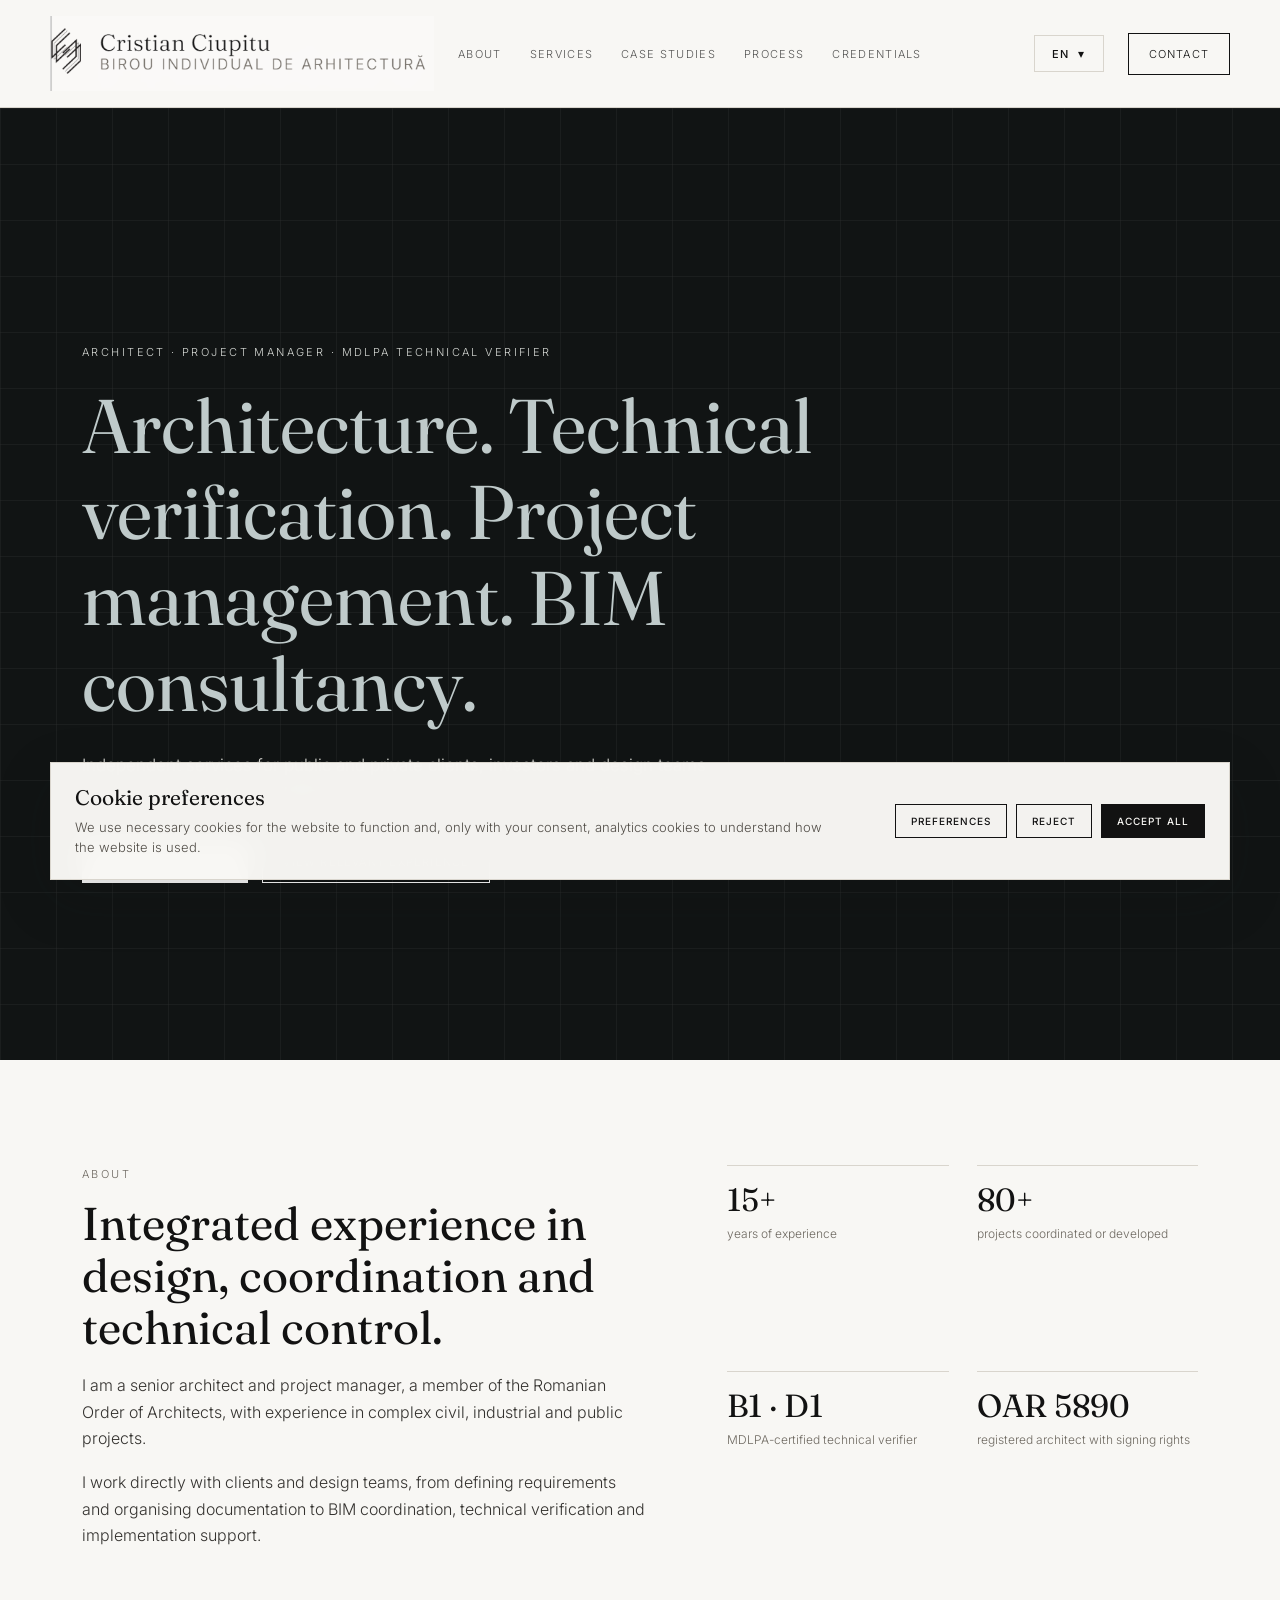
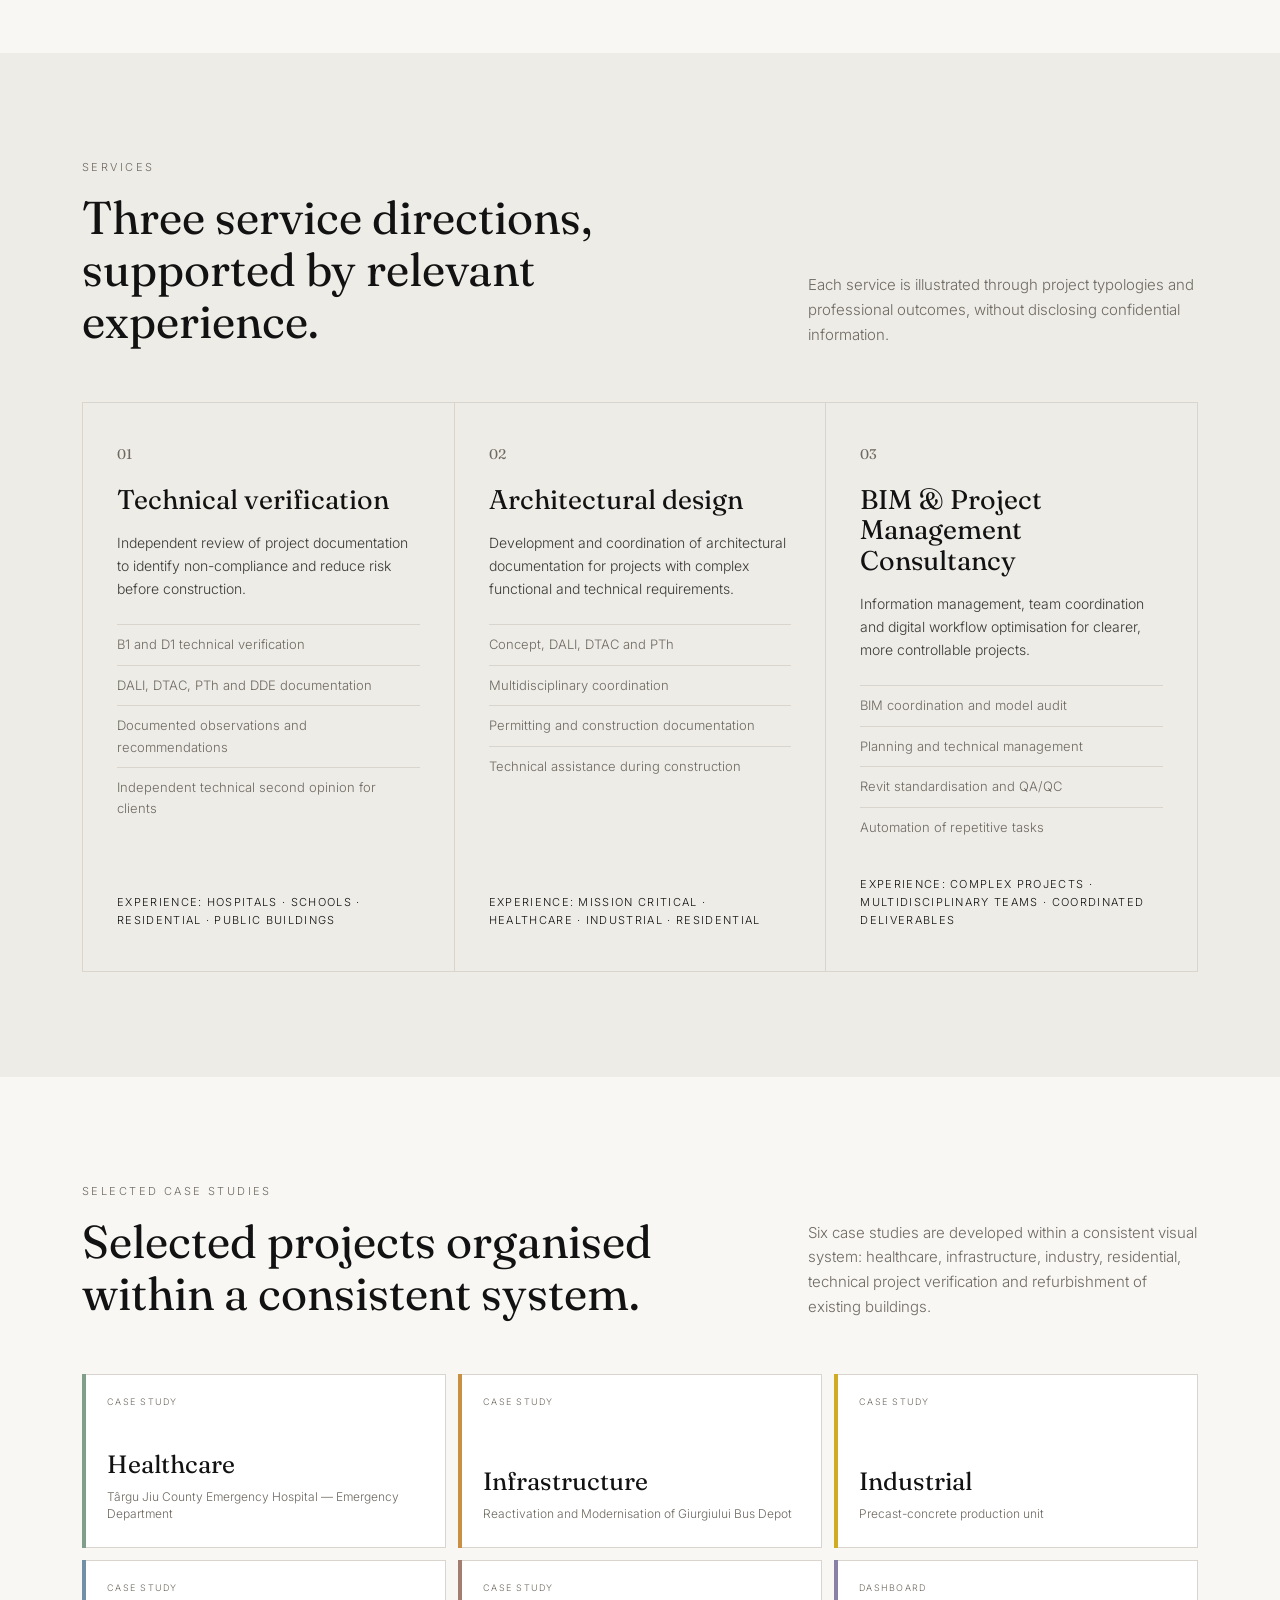
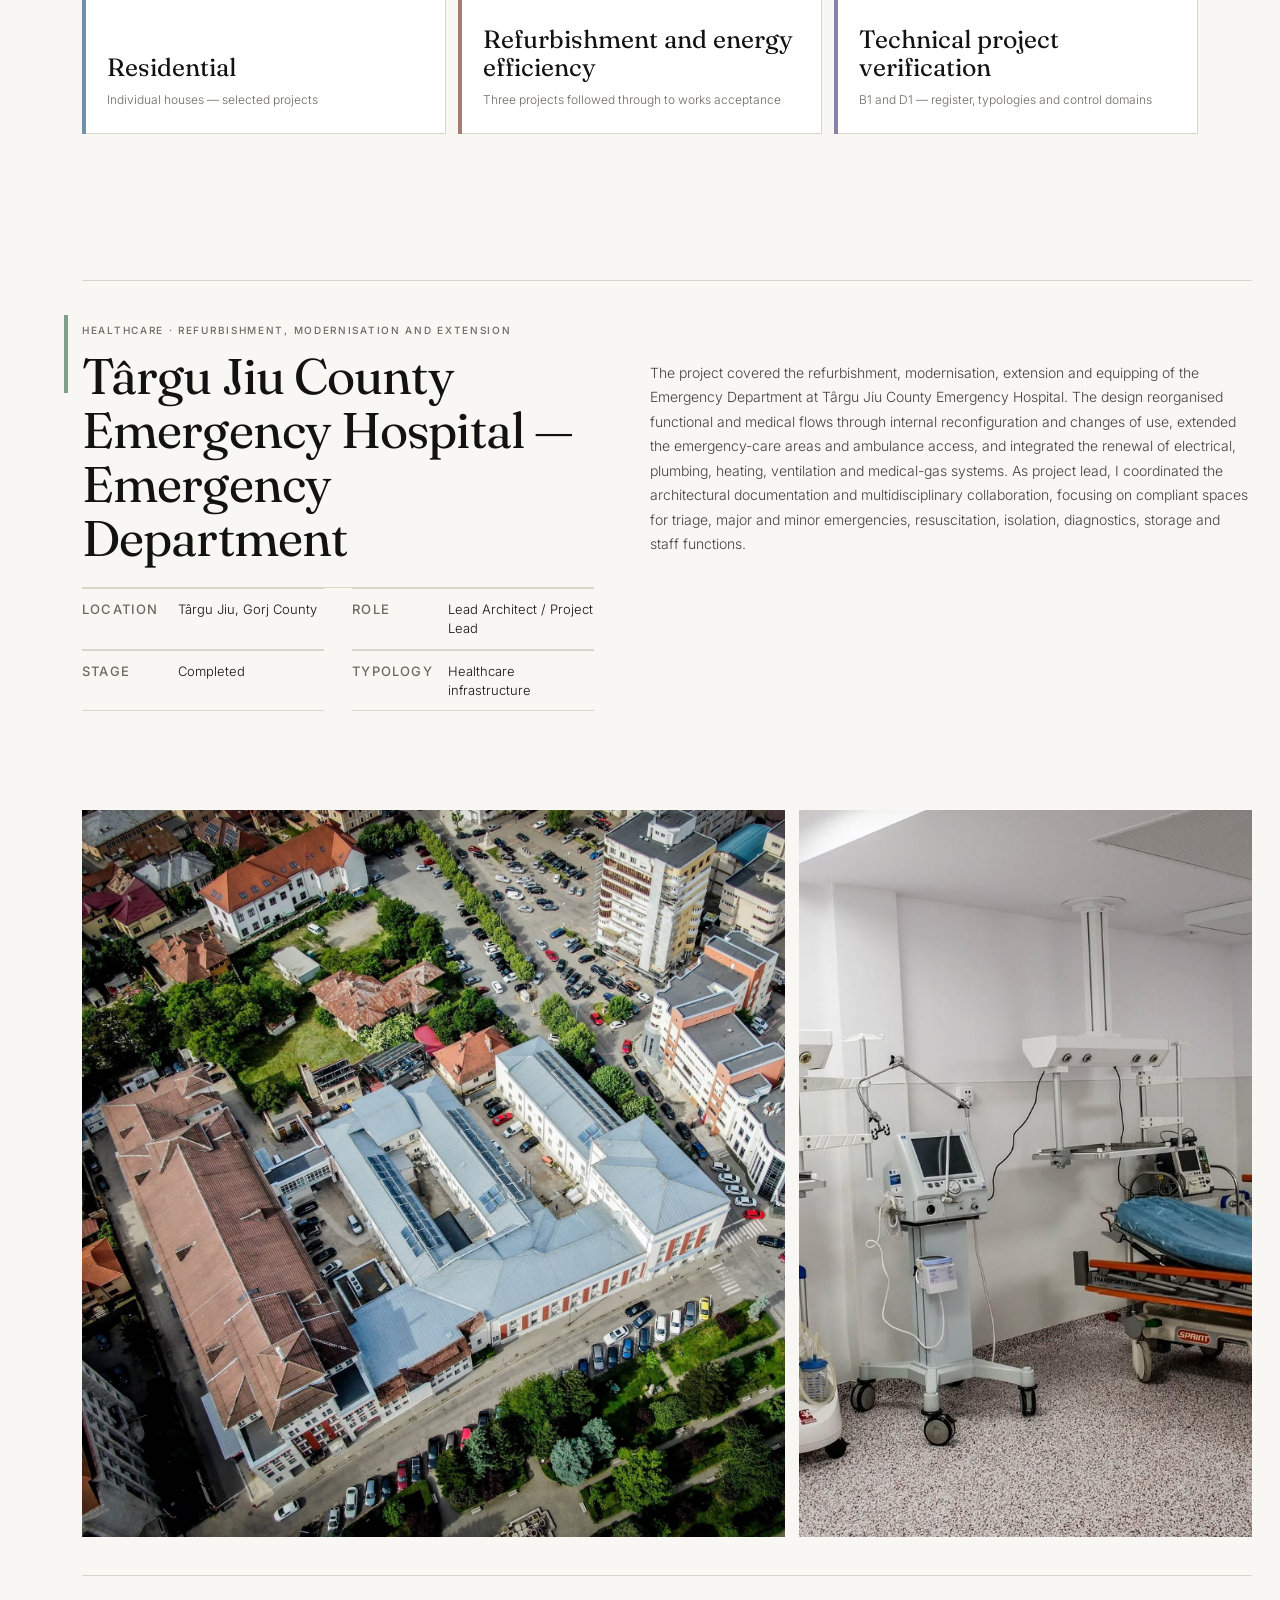
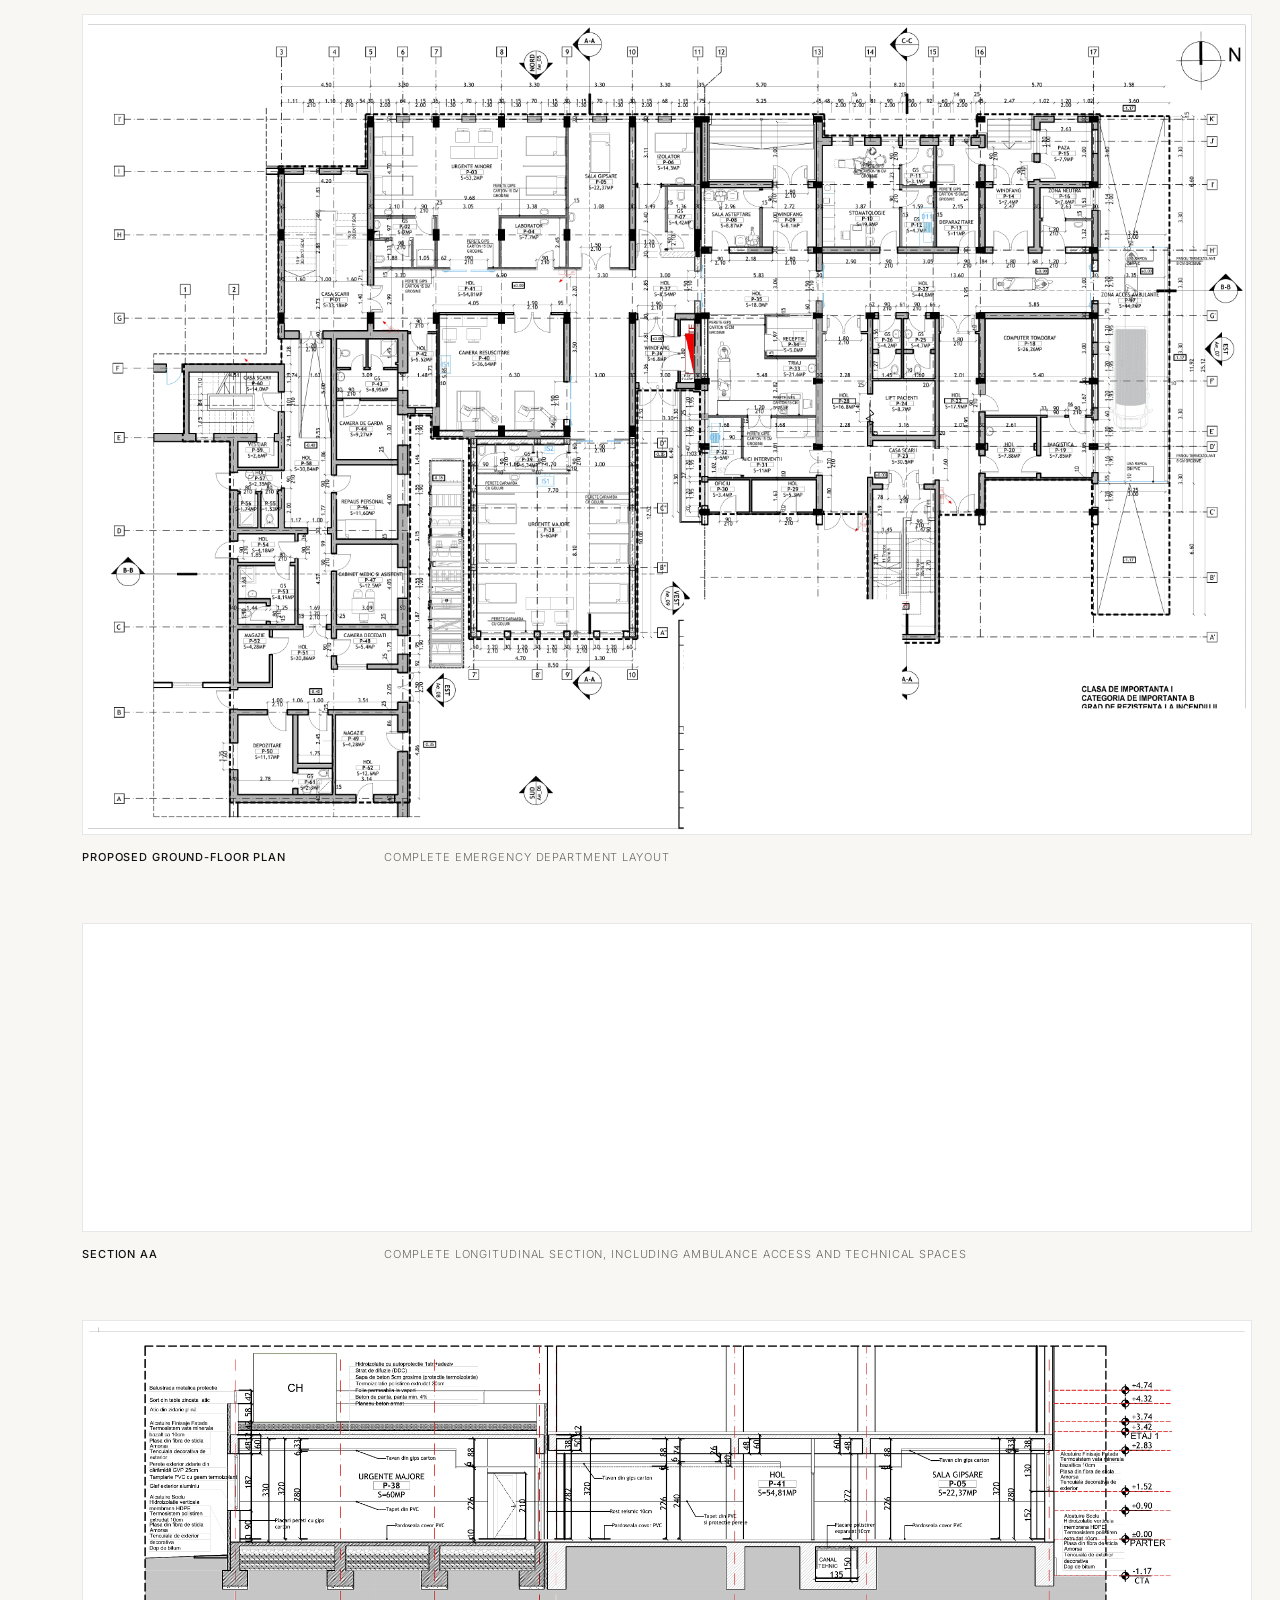
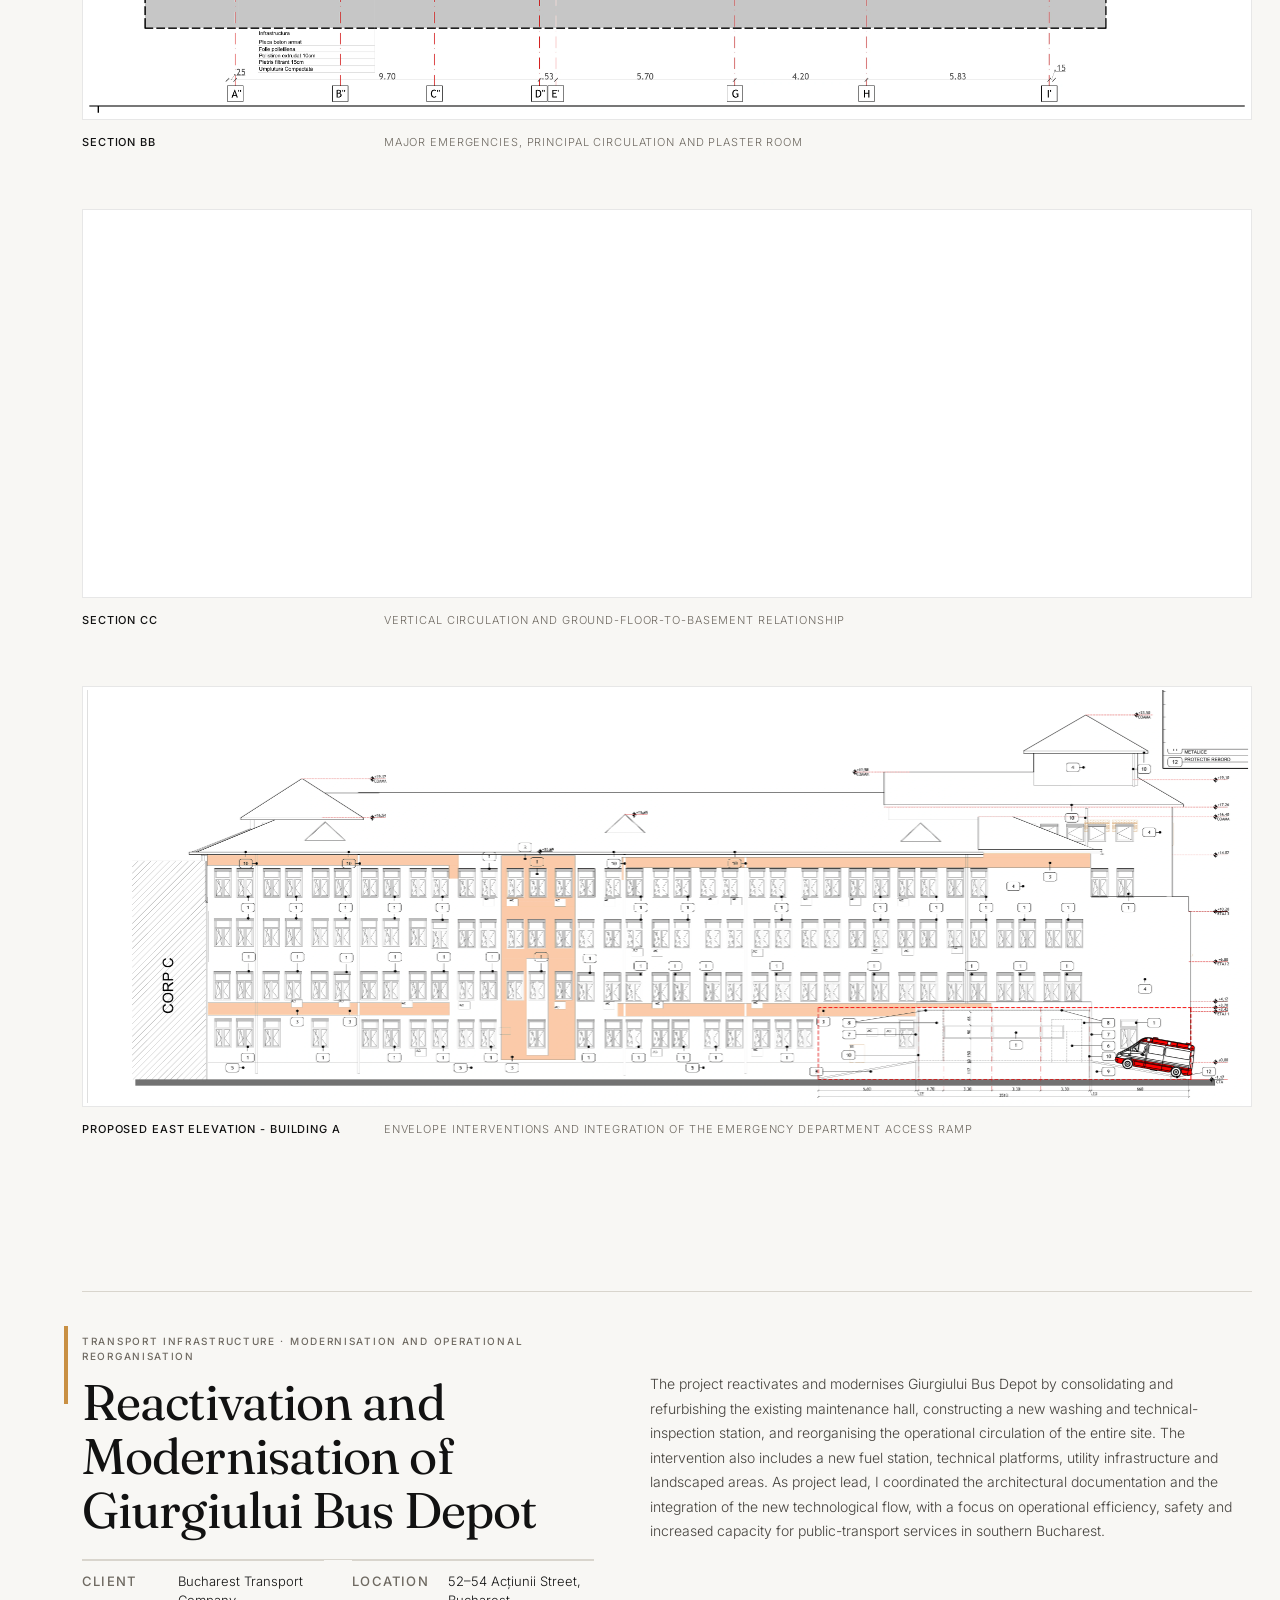
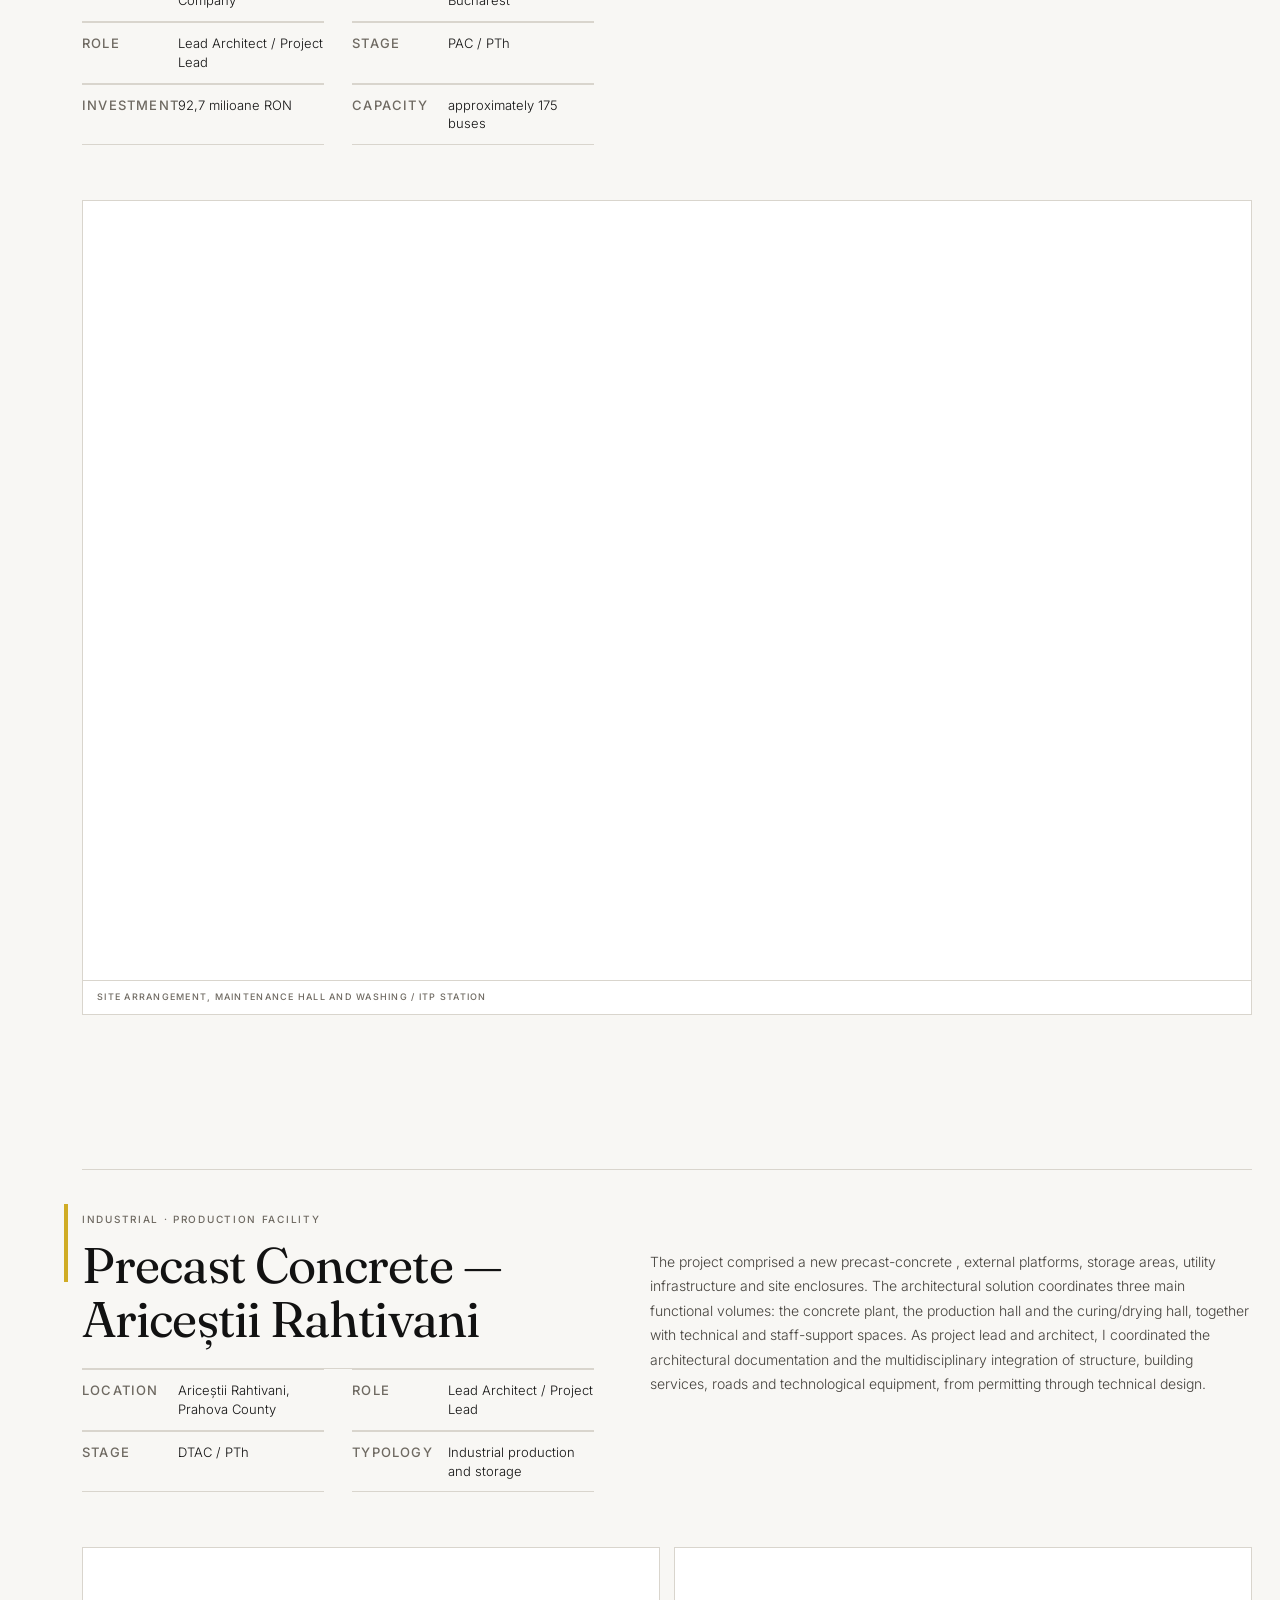
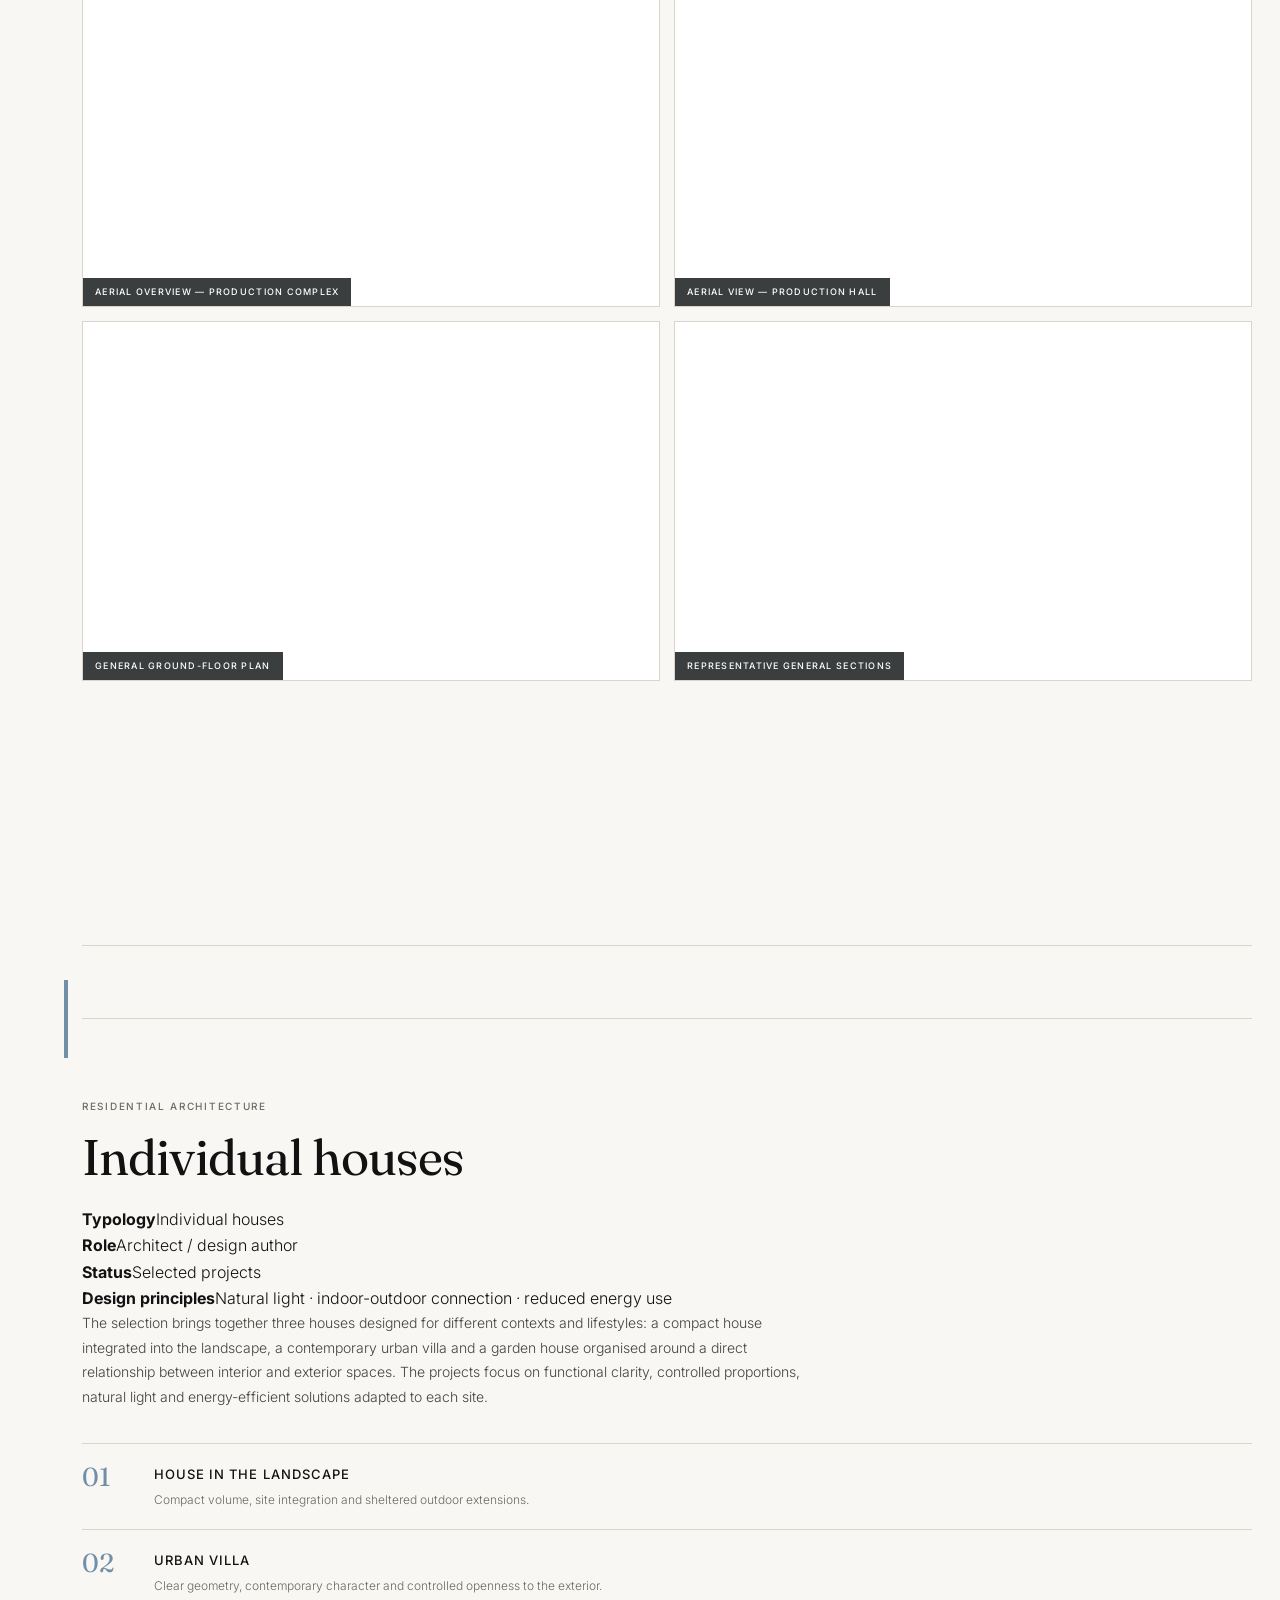
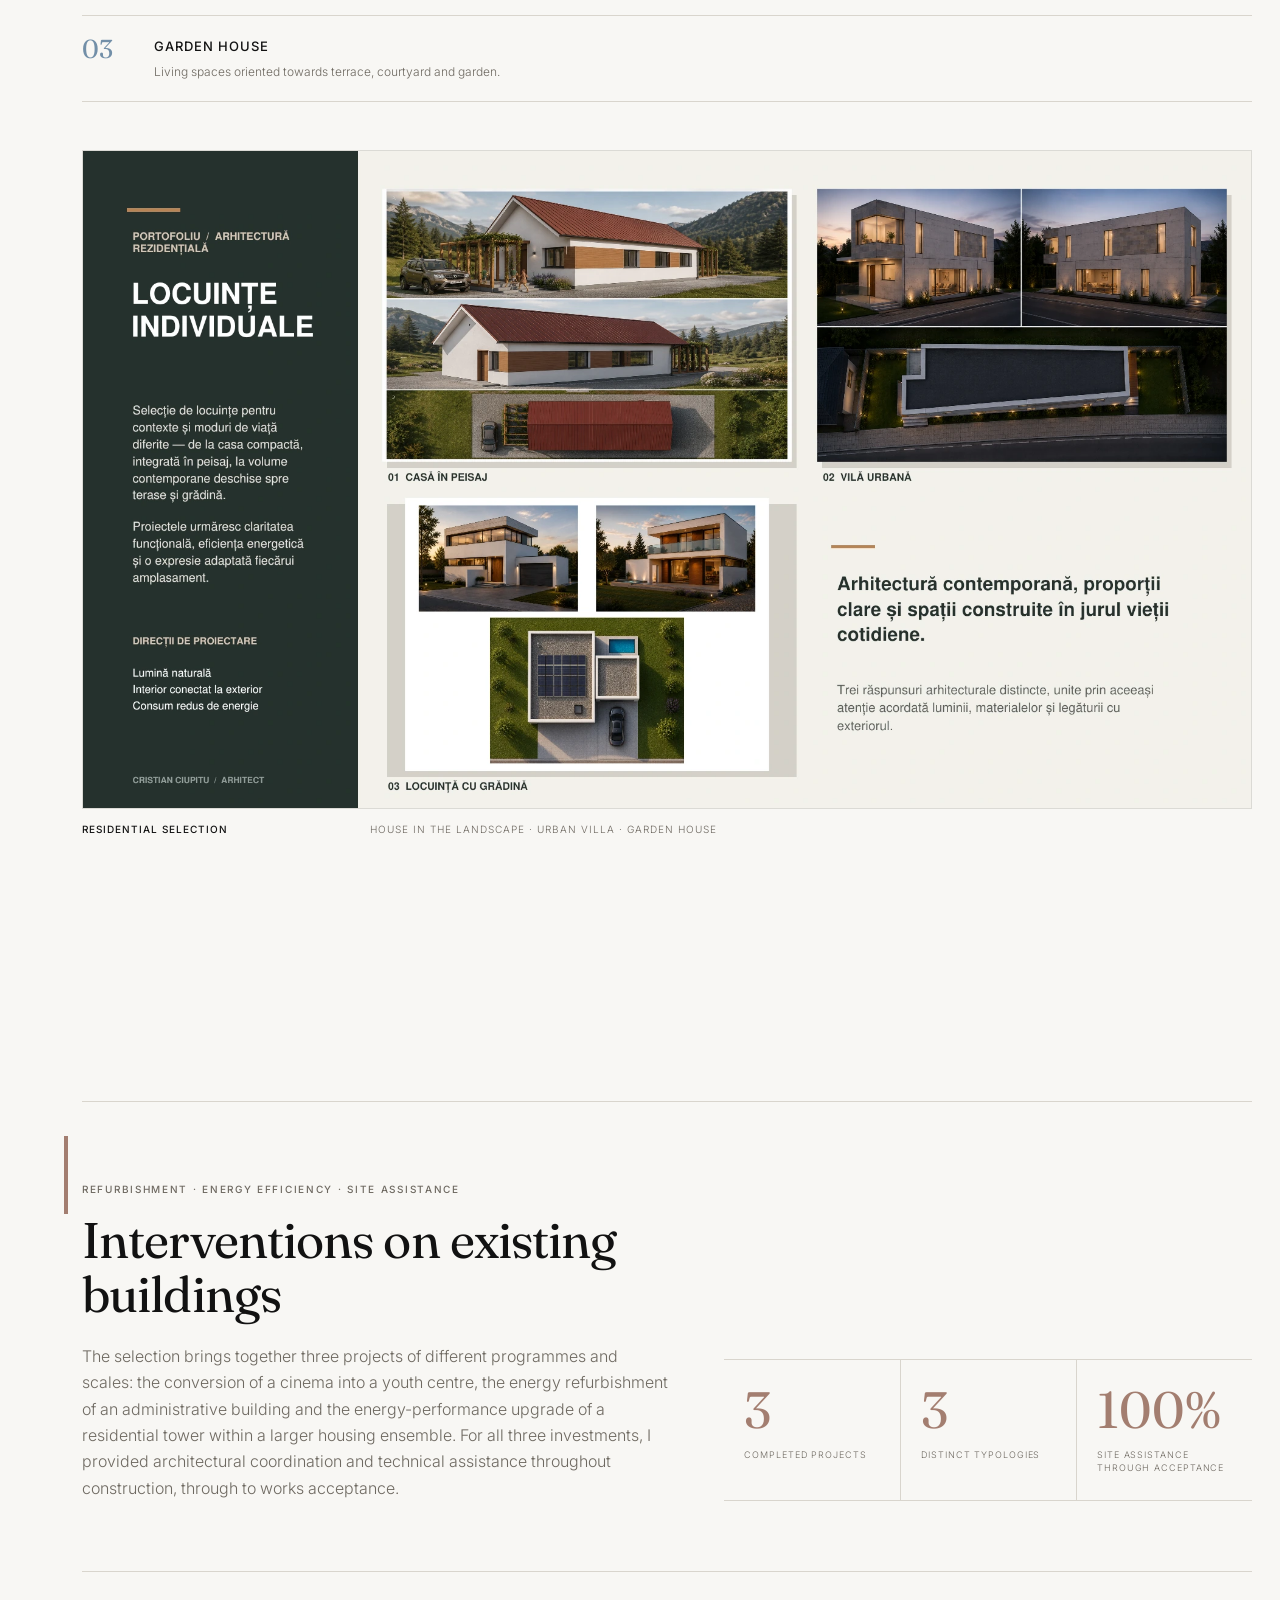
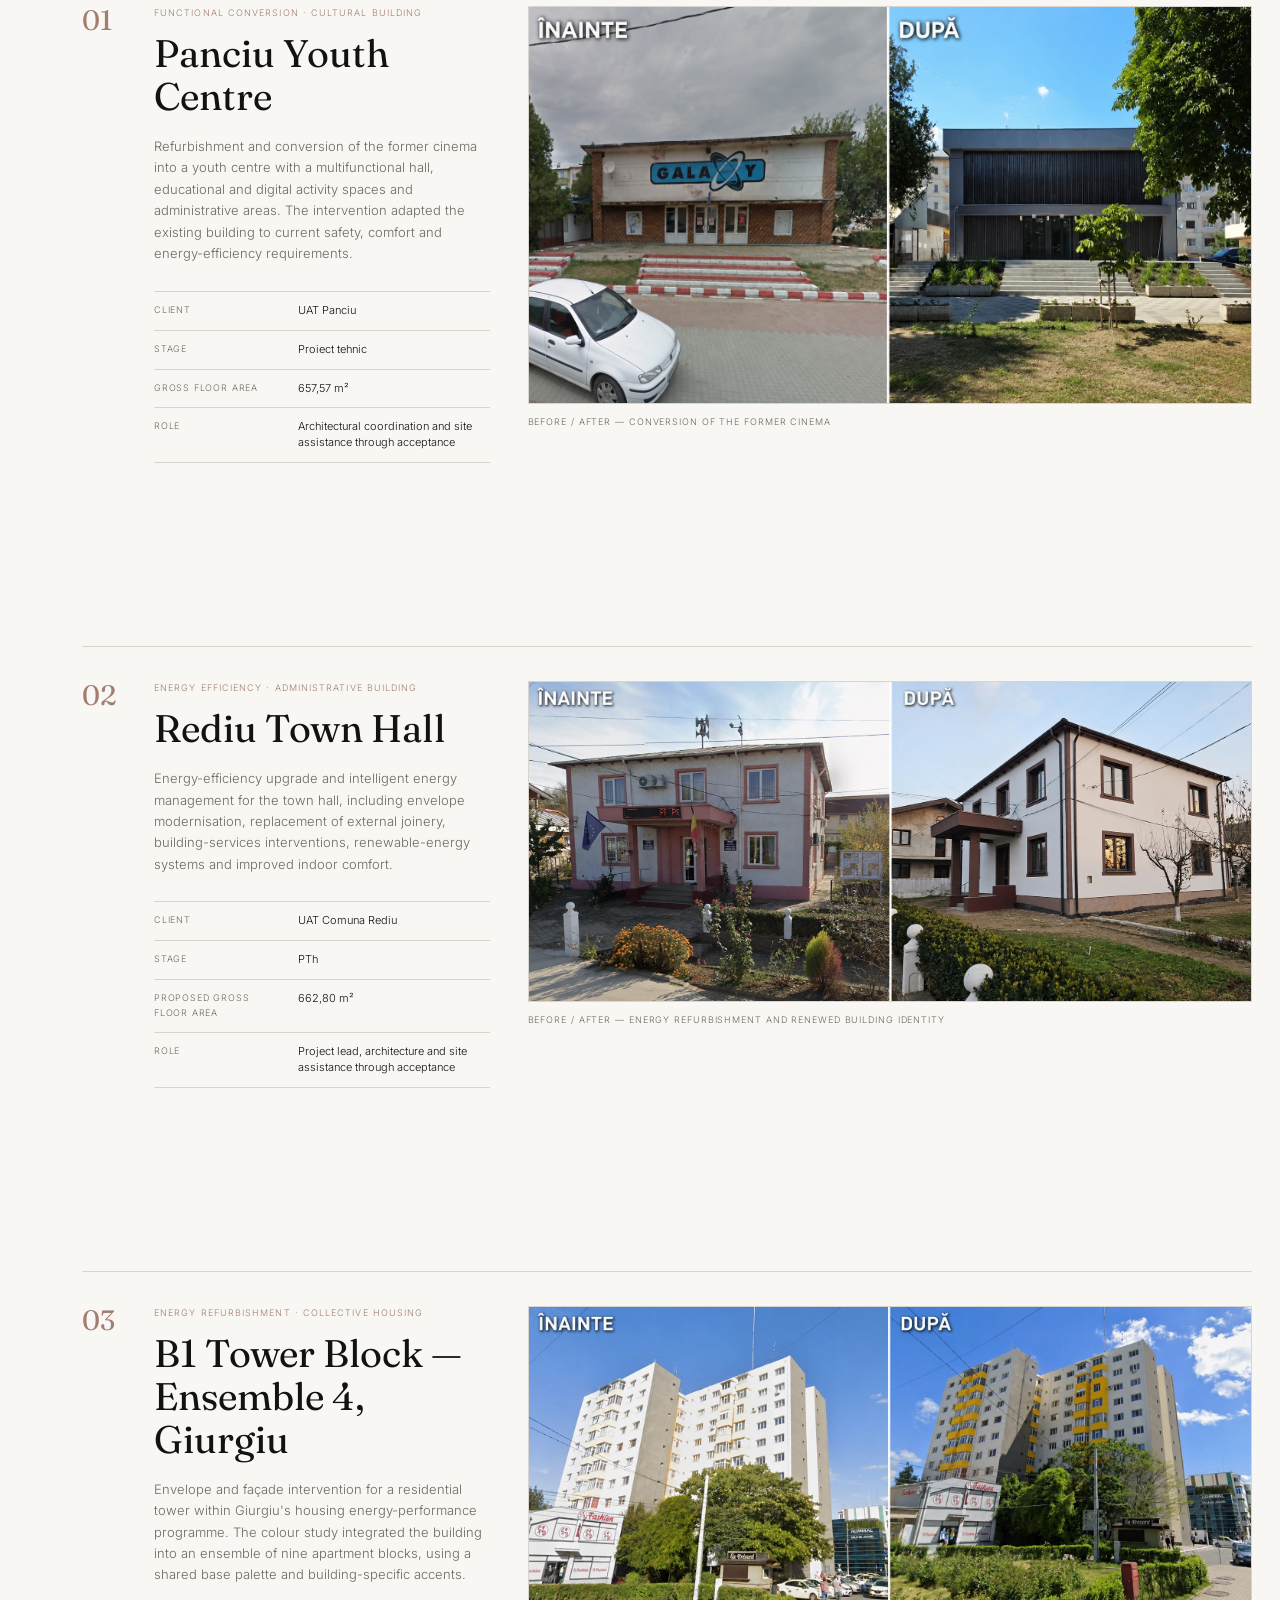
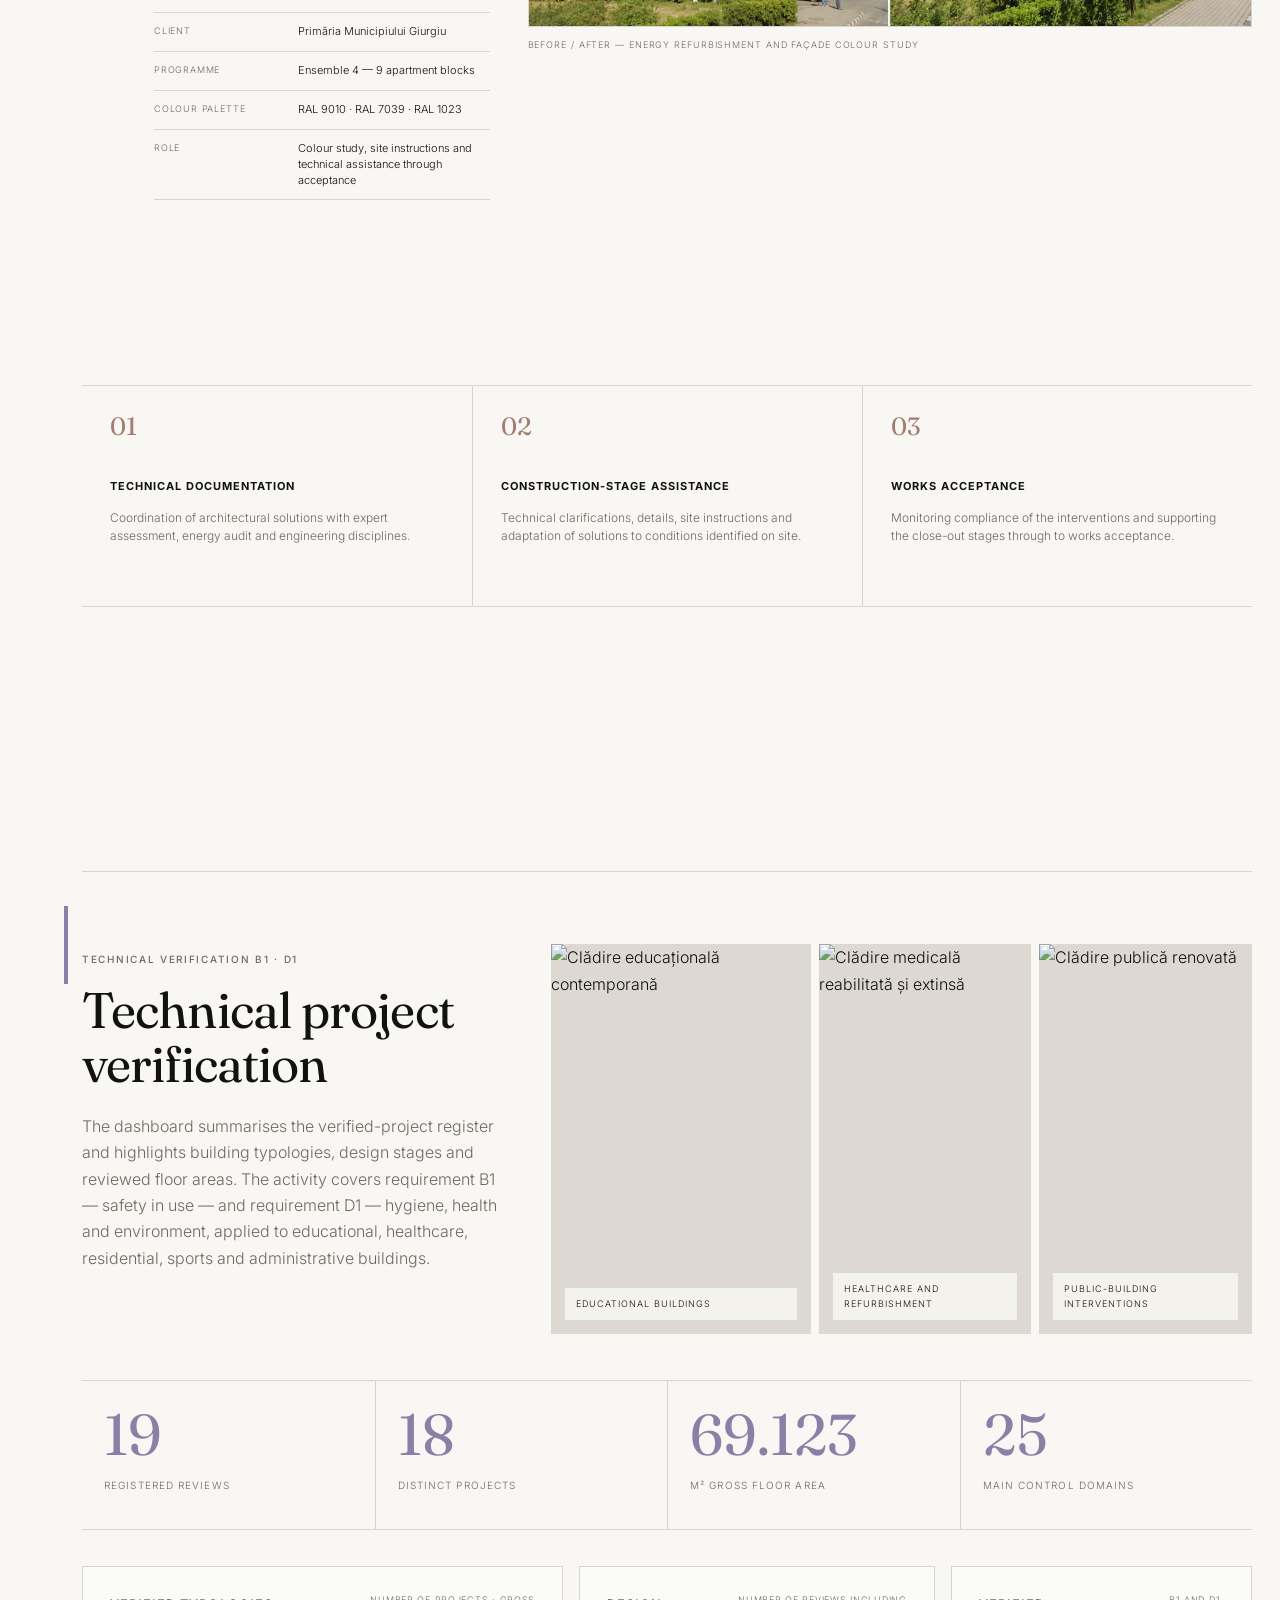
==== commit 018a5436: "Update hero heading: add Project Management to line 2" ====
--- a/index.html
+++ b/index.html
@@ -1382,7 +1382,7 @@
 <div class="hero-art"></div><div class="hero-grid"></div>
 <div class="hero-inner wrap">
 <div class="eyebrow"><span data-en="Architect · Project Manager · MDLPA Technical Verifier" data-ro="Arhitect · Manager de proiect · Verificator tehnic MDLPA">Arhitect · Manager de proiect · Verificator tehnic MDLPA</span></div>
-<h1 aria-label="Cristian Ciupitu — Arhitectură, verificare tehnică B1 și D1, consultanță BIM"><span data-en="Architecture. Technical verification." data-ro="Arhitectură. Verificare tehnică.">Arhitectură. Verificare tehnică.</span> <span><span data-en="BIM consultancy." data-ro="Consultanță BIM.">Consultanță BIM.</span></span></h1>
+<h1 aria-label="Cristian Ciupitu — Arhitectură, verificare tehnică B1 și D1, project management, consultanță BIM"><span data-en="Architecture. Technical verification." data-ro="Arhitectură. Verificare tehnică.">Arhitectură. Verificare tehnică.</span> <span><span data-en="Project management. BIM consultancy." data-ro="Project Management. Consultanță BIM.">Project Management. Consultanță BIM.</span></span></h1>
 <p><span data-en="Independent services for public and private clients, investors and design teams requiring coordinated, buildable and technically sound documentation." data-ro="Servicii independente pentru beneficiari publici și privați, investitori și echipe de proiectare care au nevoie de documentații coordonate, construibile și corecte tehnic.">Servicii independente pentru beneficiari publici și privați, investitori și echipe de proiectare care au nevoie de documentații coordonate, construibile și corecte tehnic.</span></p>
 <div class="actions"><a class="btn solid" href="#servicii"><span data-en="Explore services" data-ro="Explorează serviciile">Explorează serviciile</span></a><a class="btn ghost" href="#studii"><span data-en="View relevant experience" data-ro="Vezi experiența relevantă">Vezi experiența relevantă</span></a></div>
 </div>
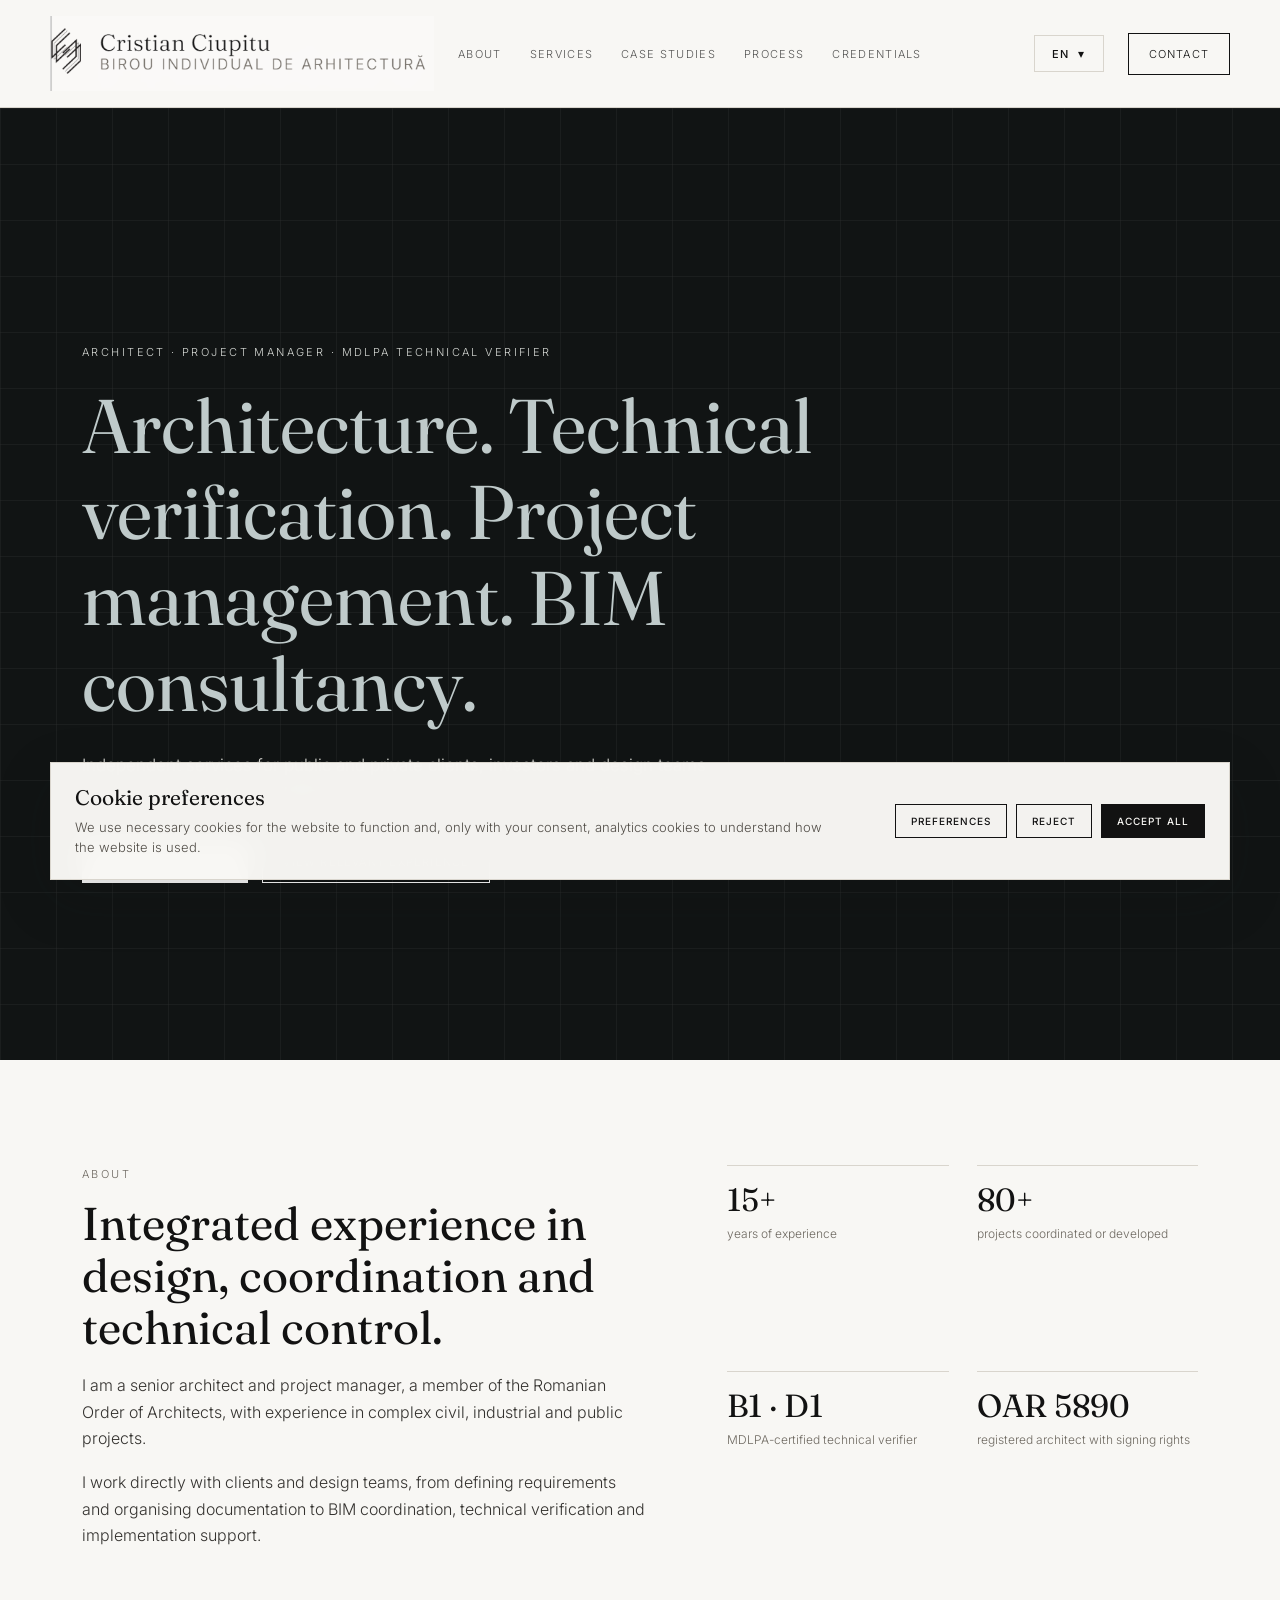
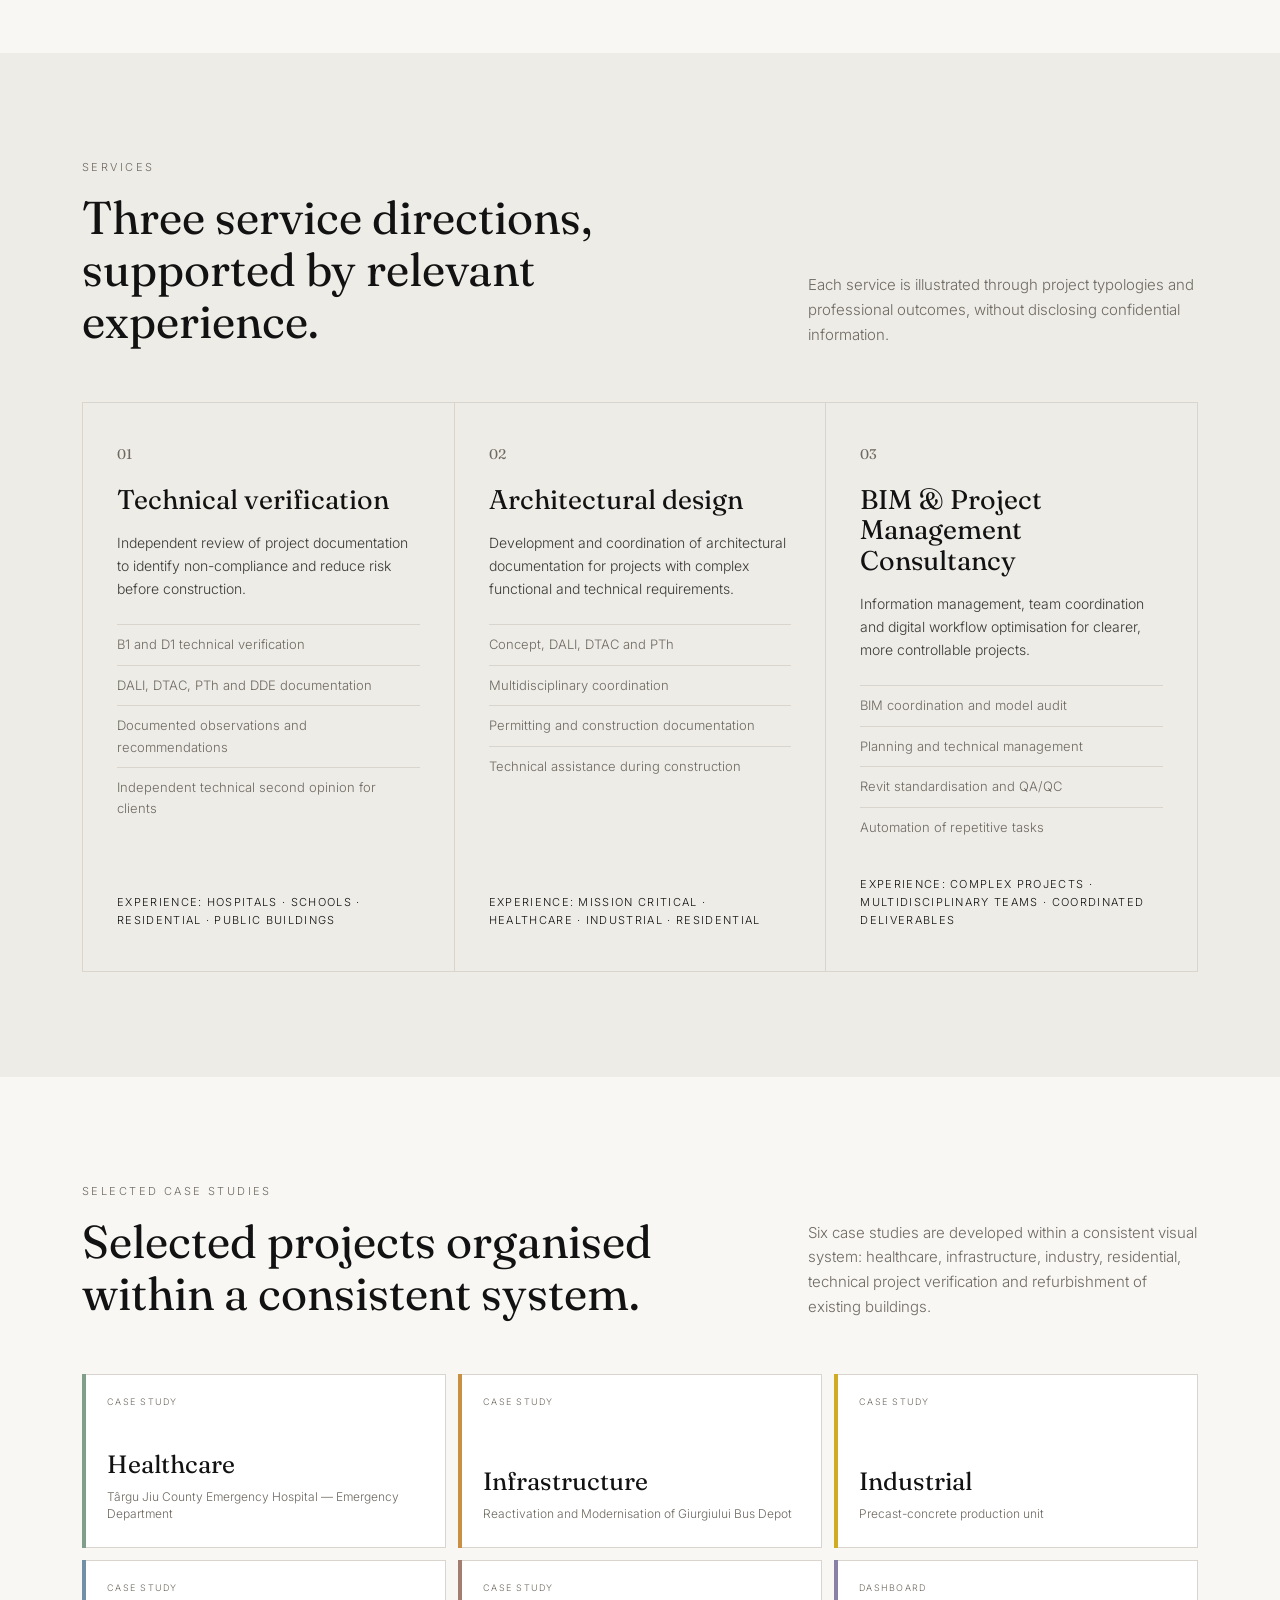
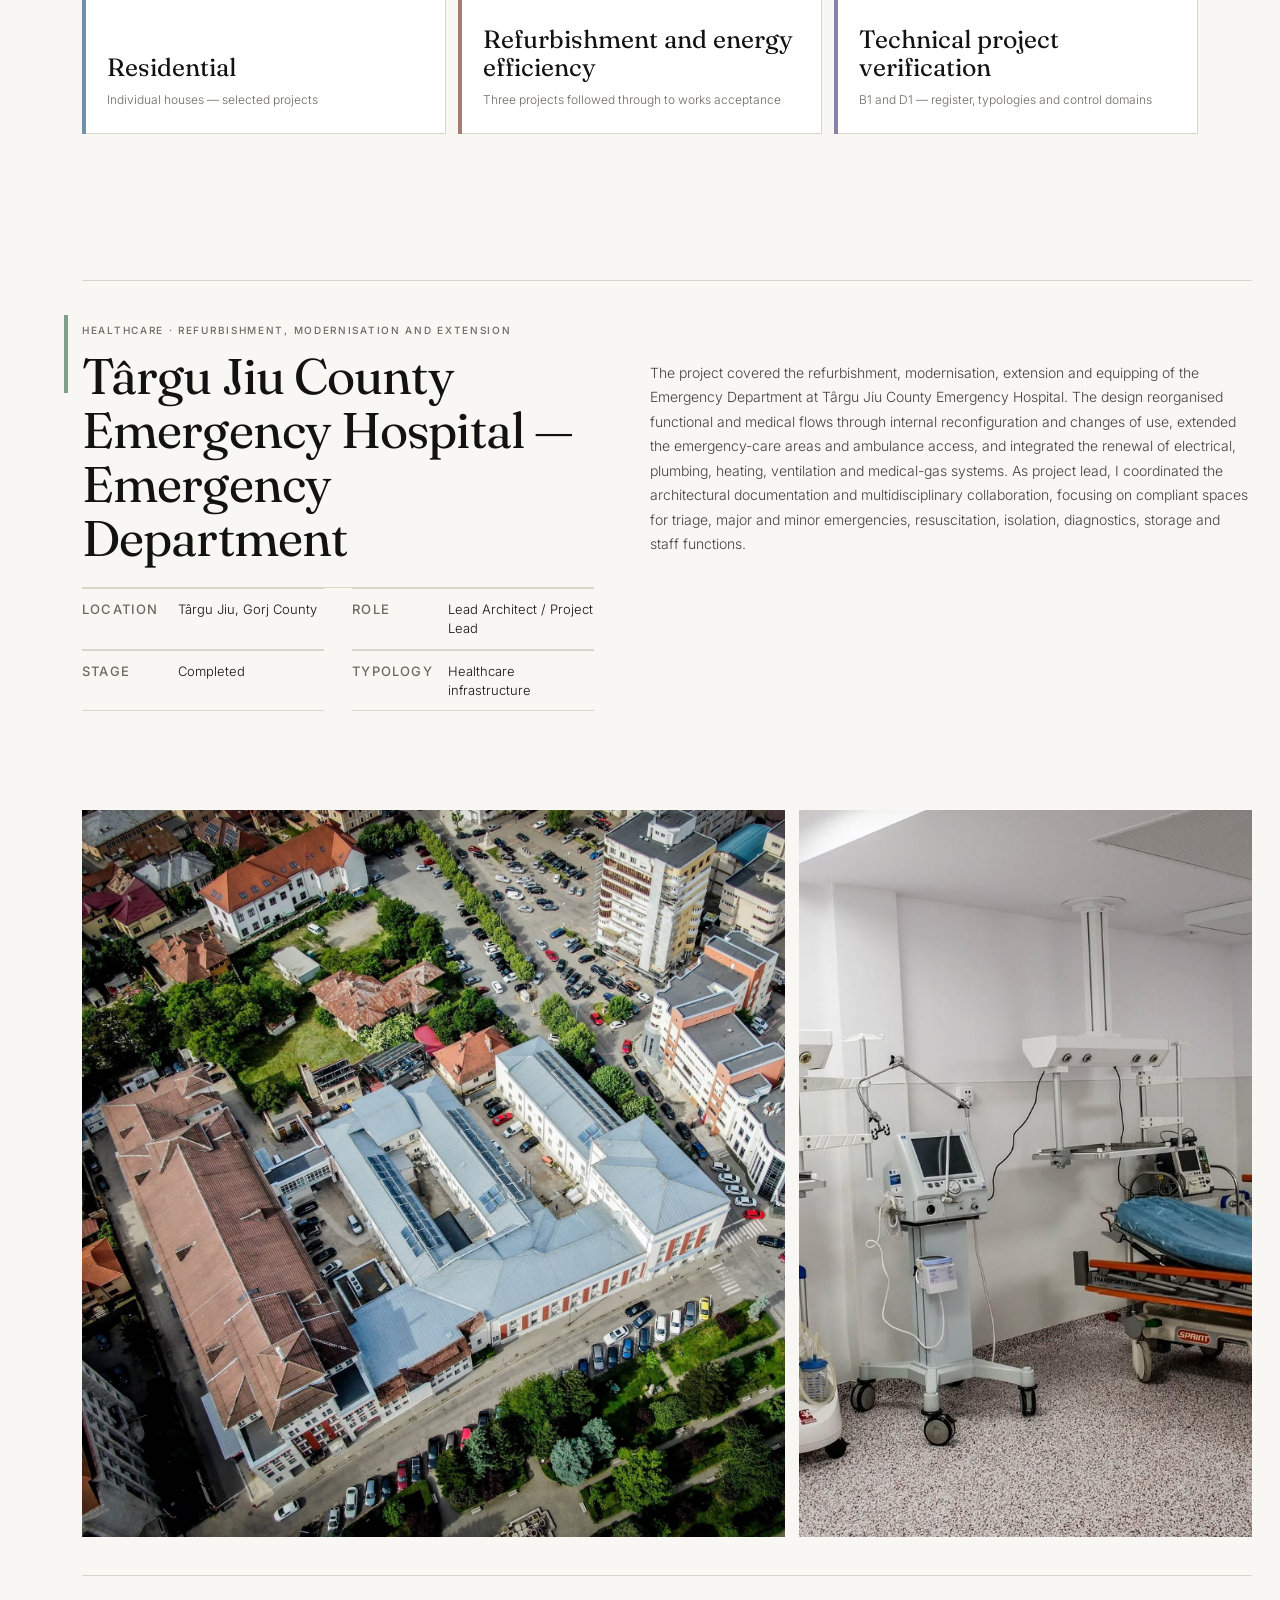
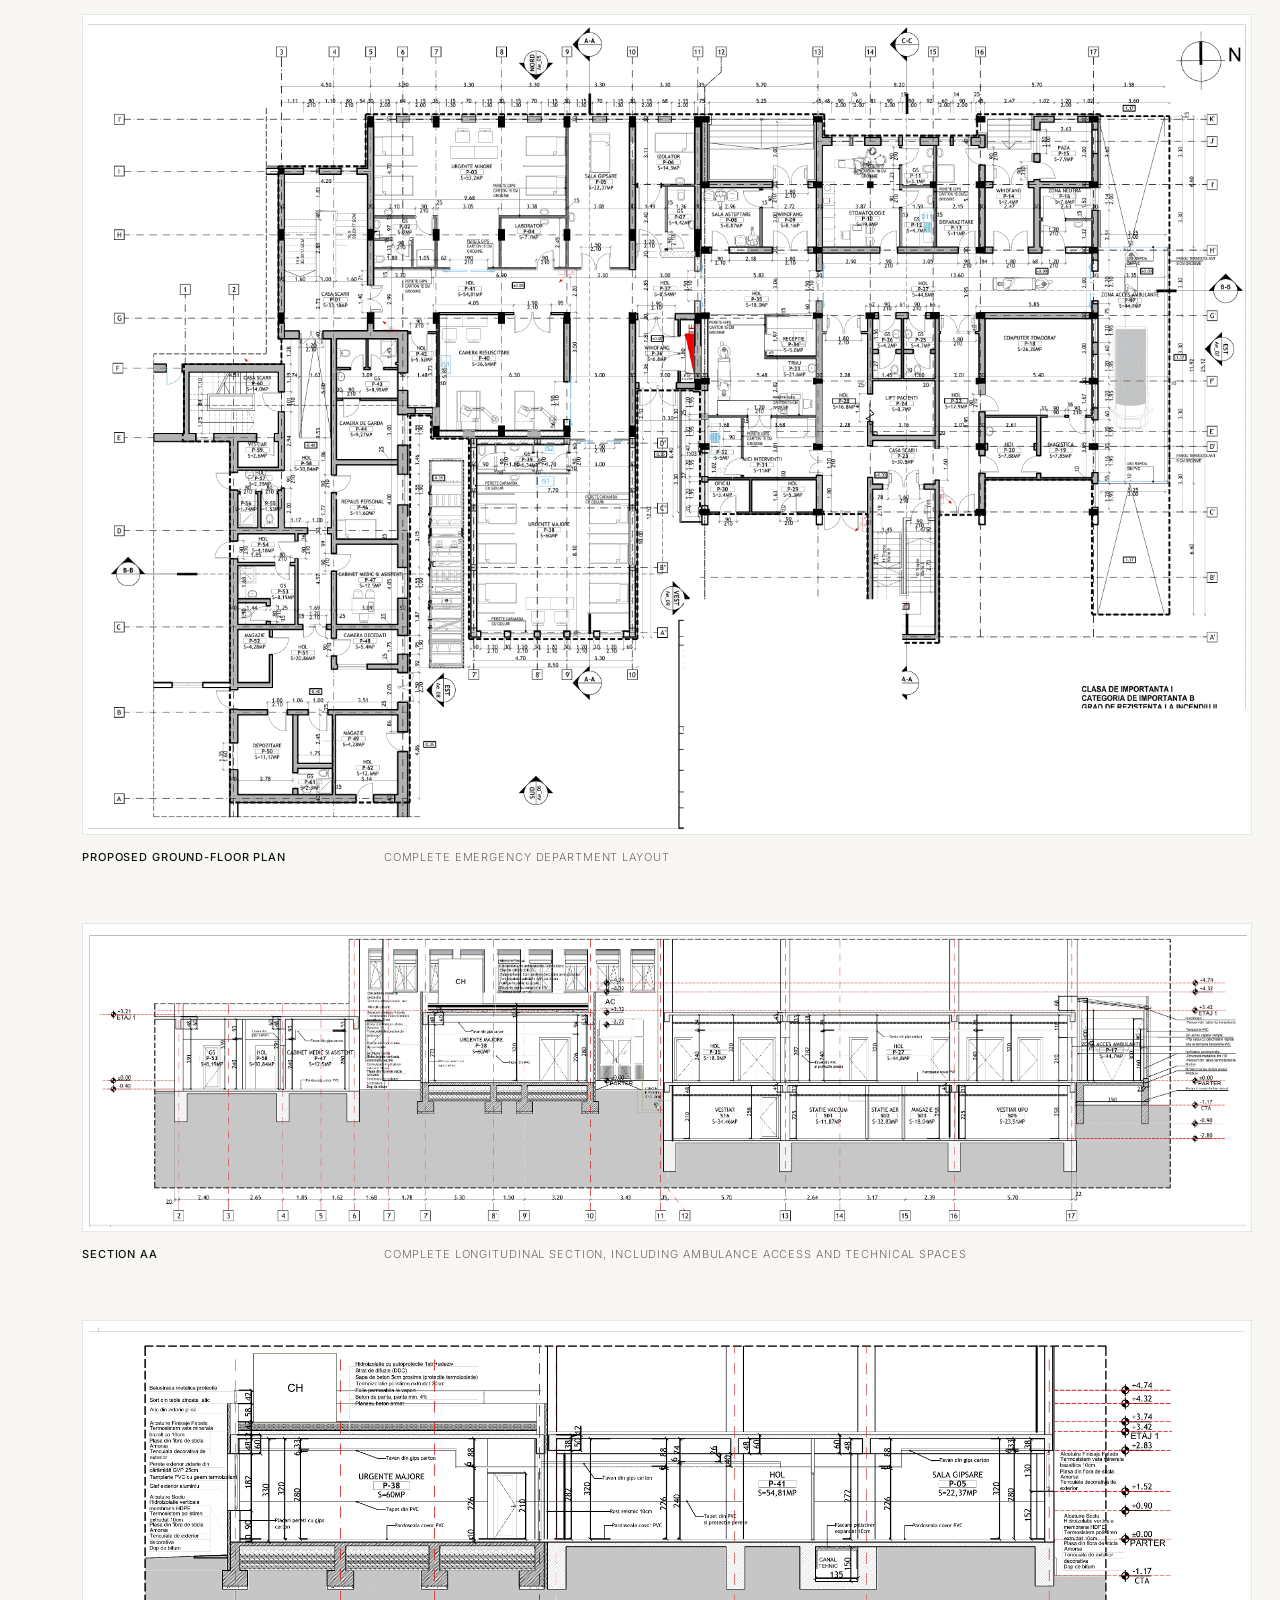
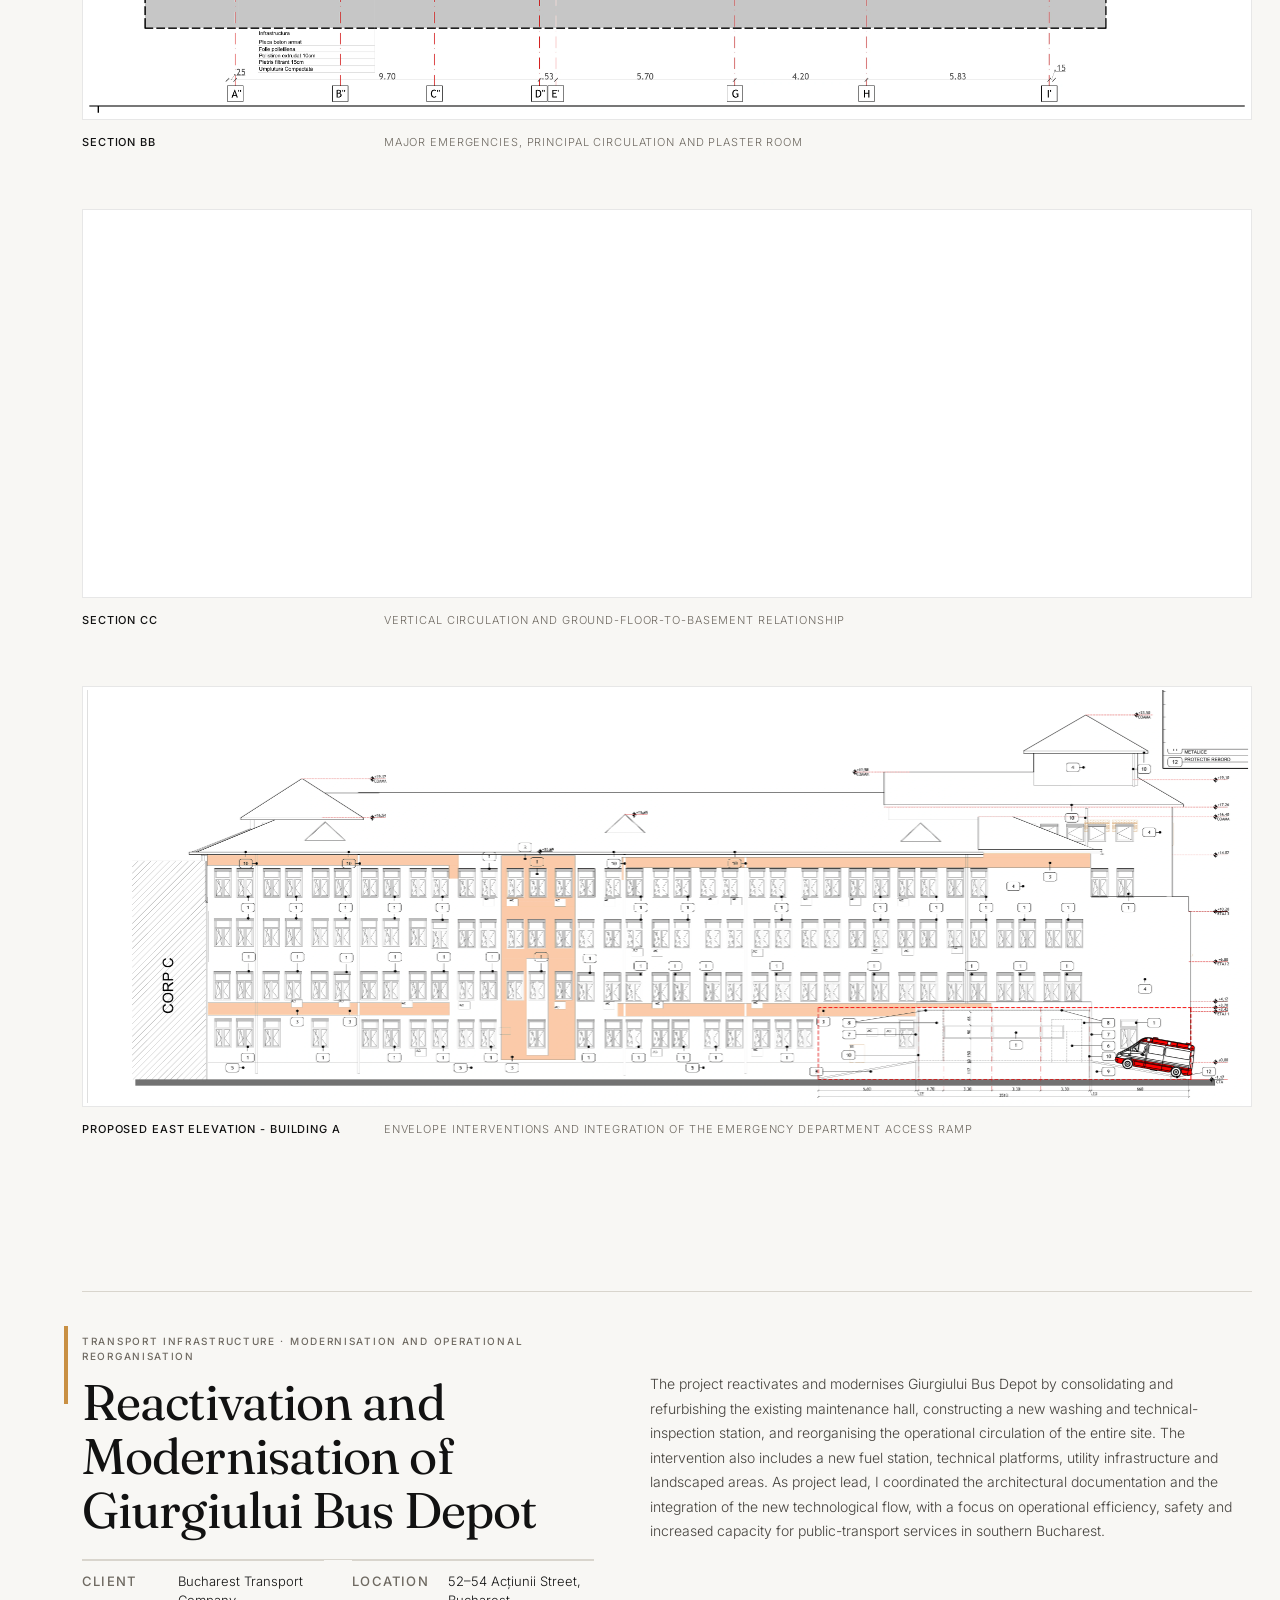
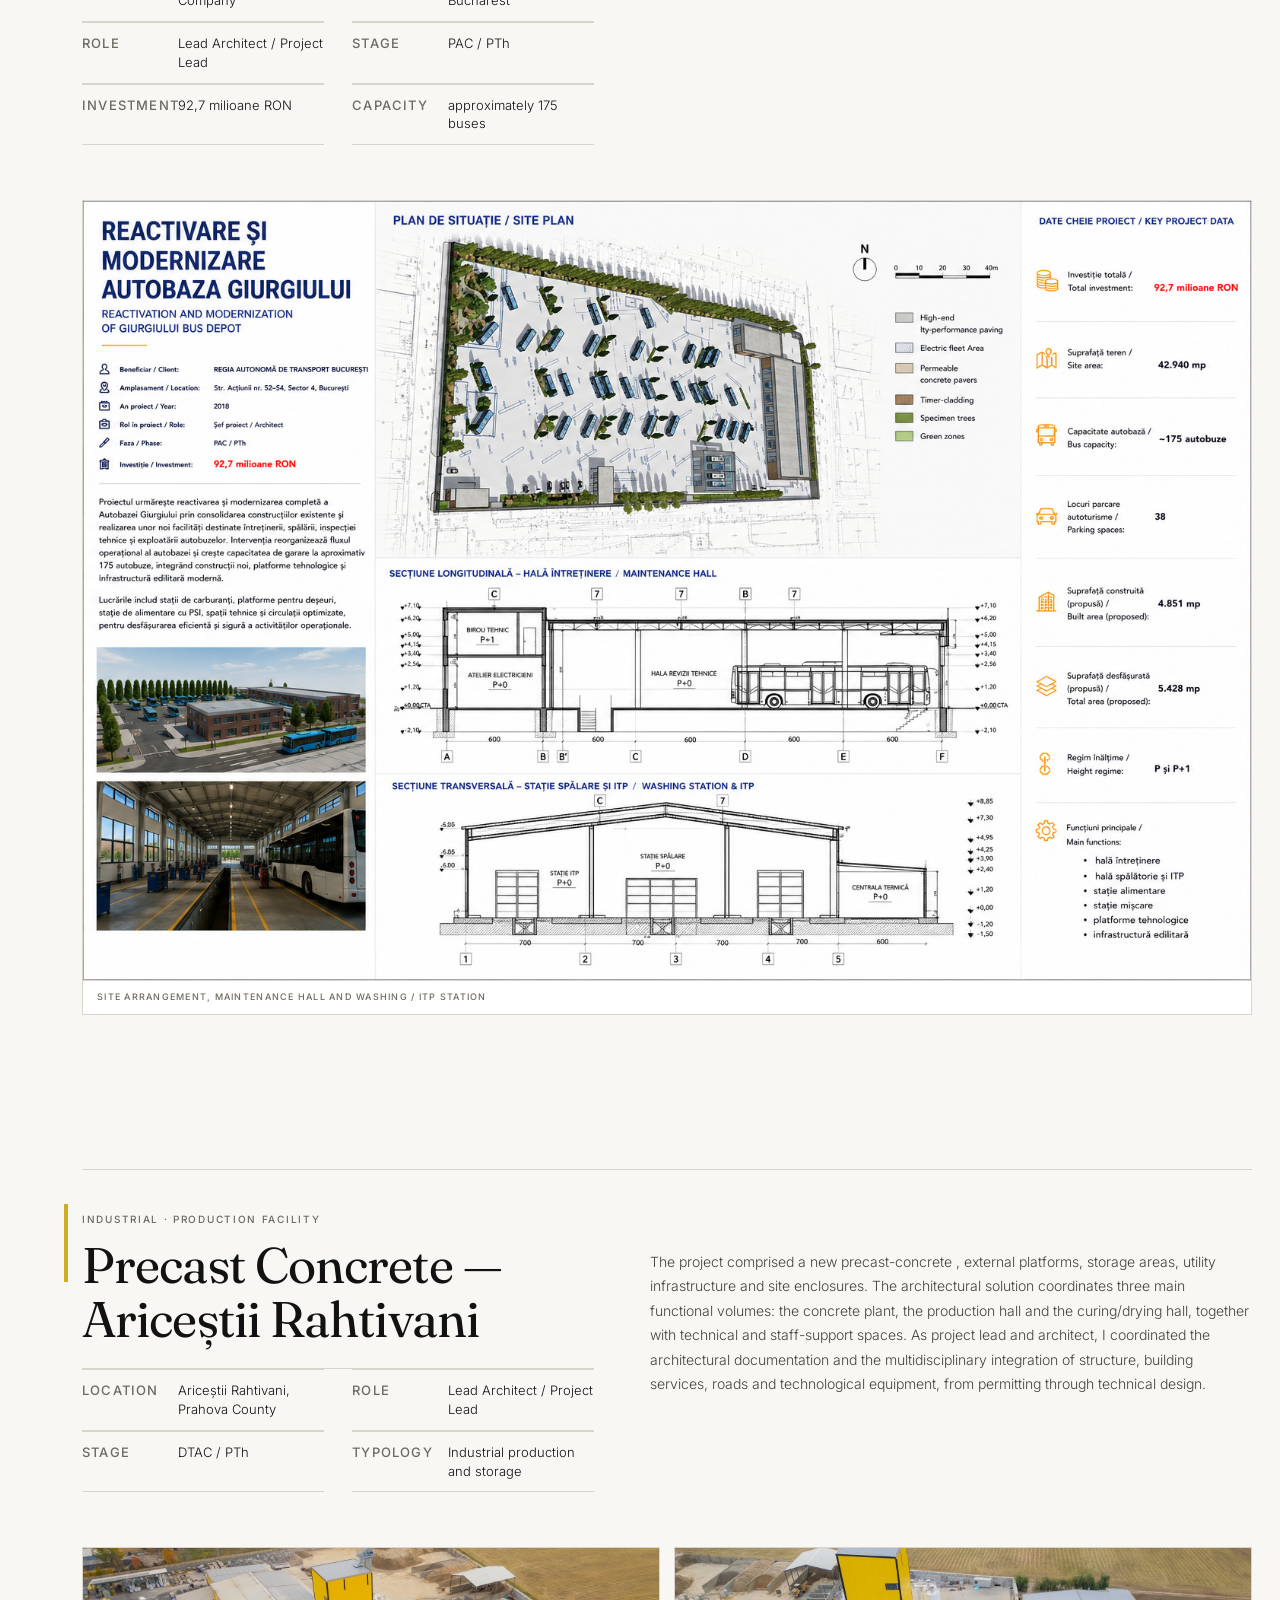
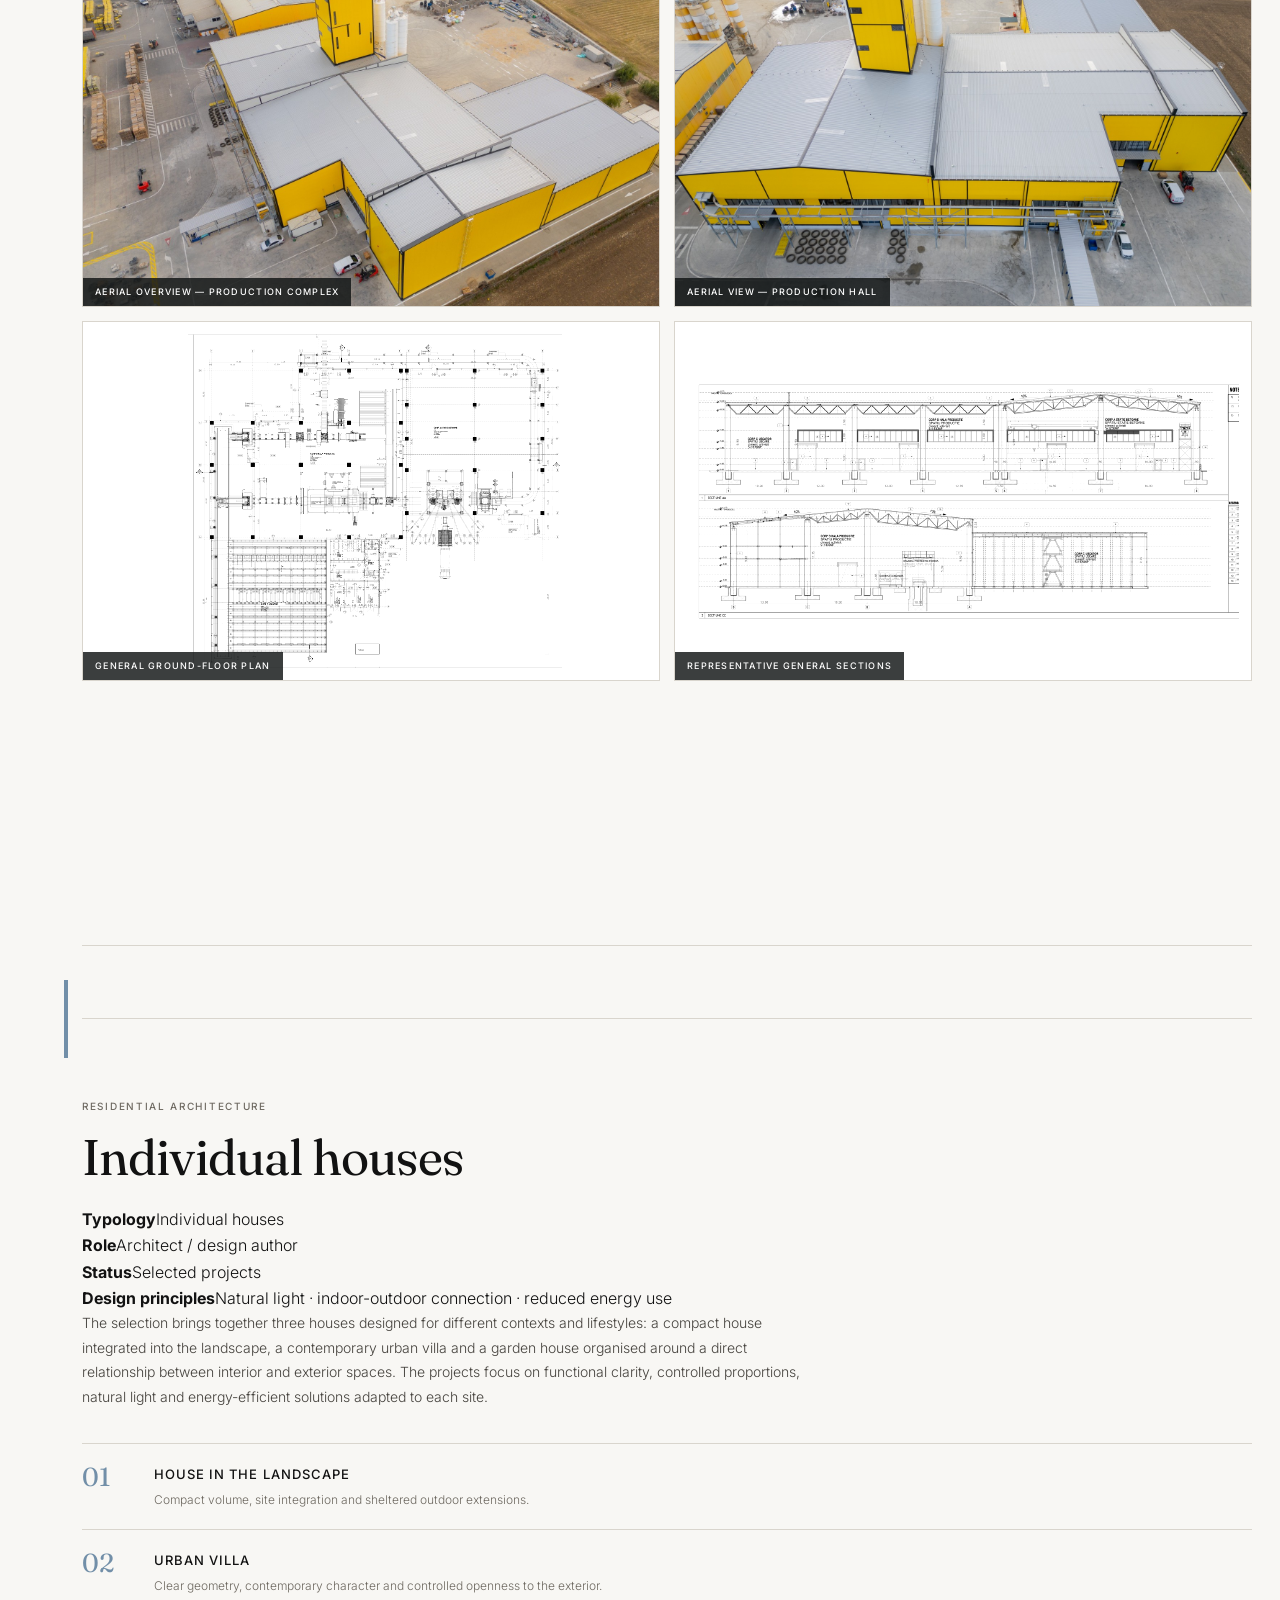
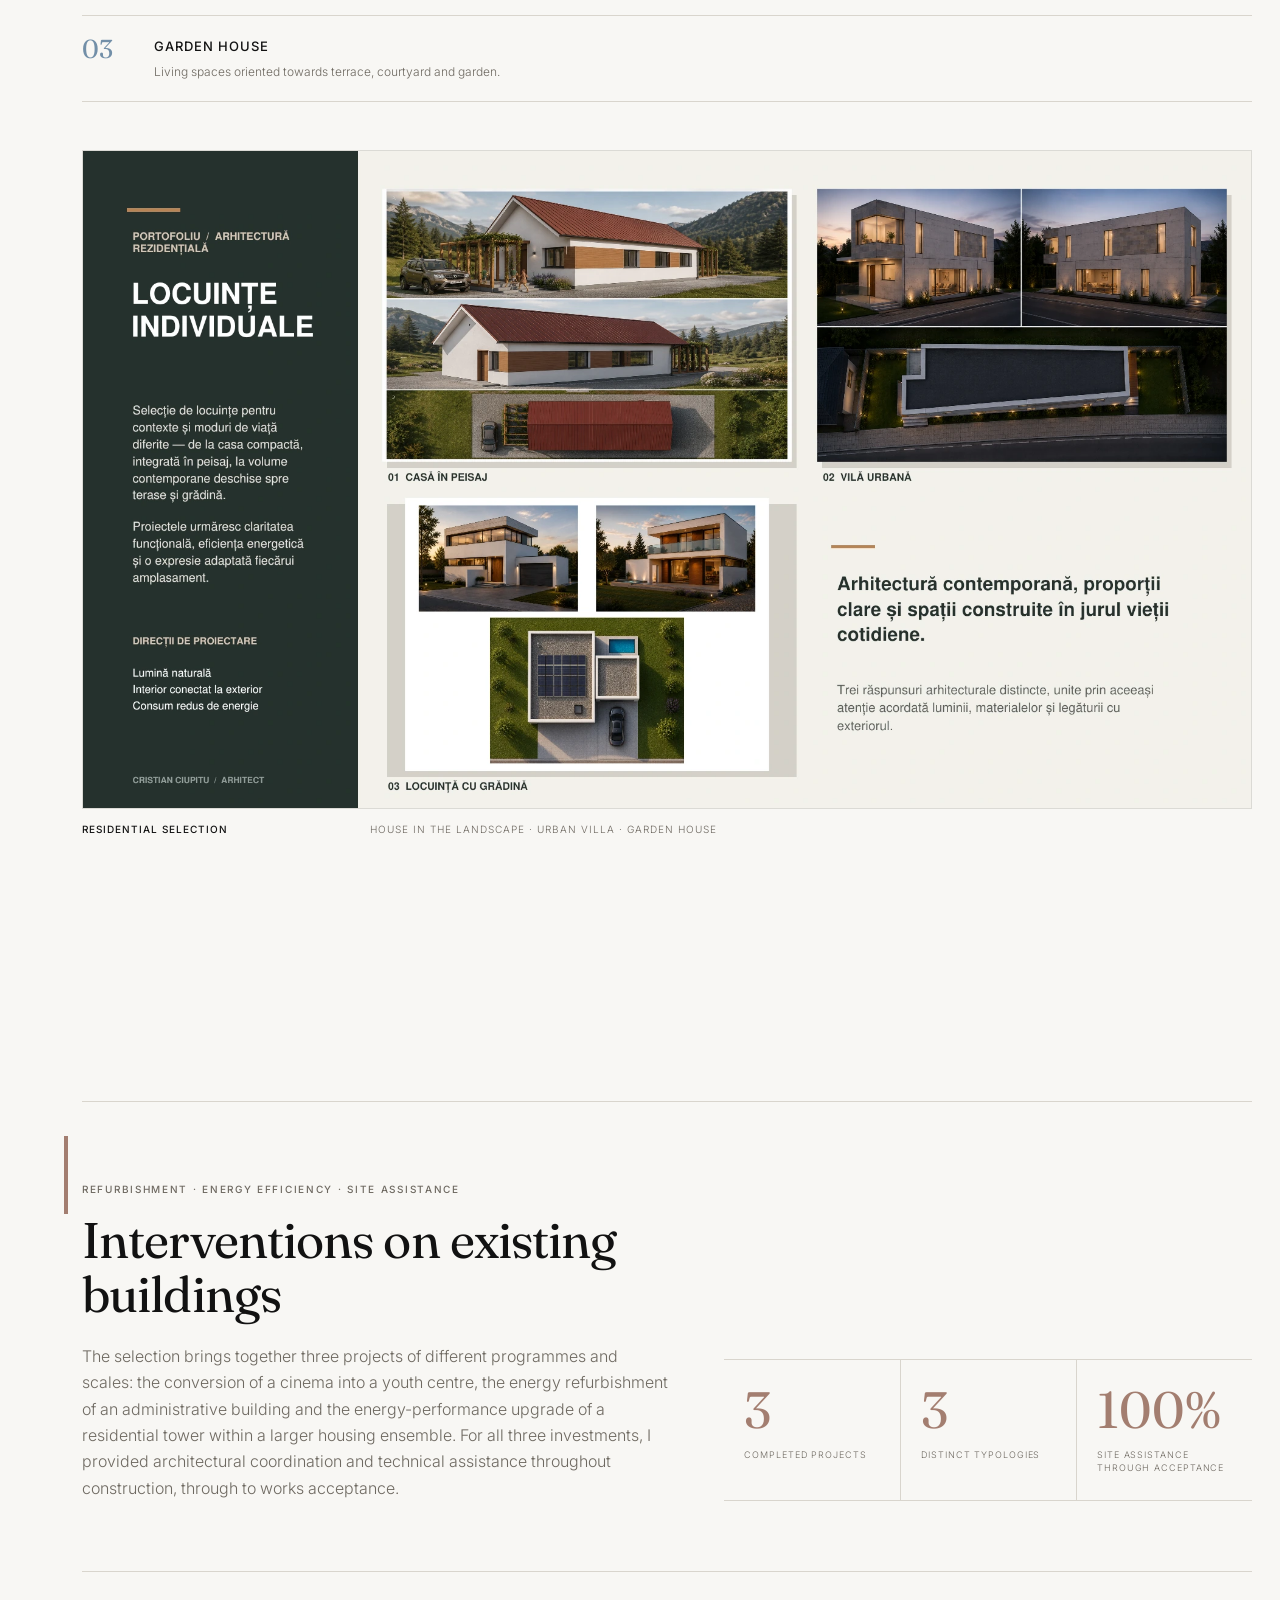
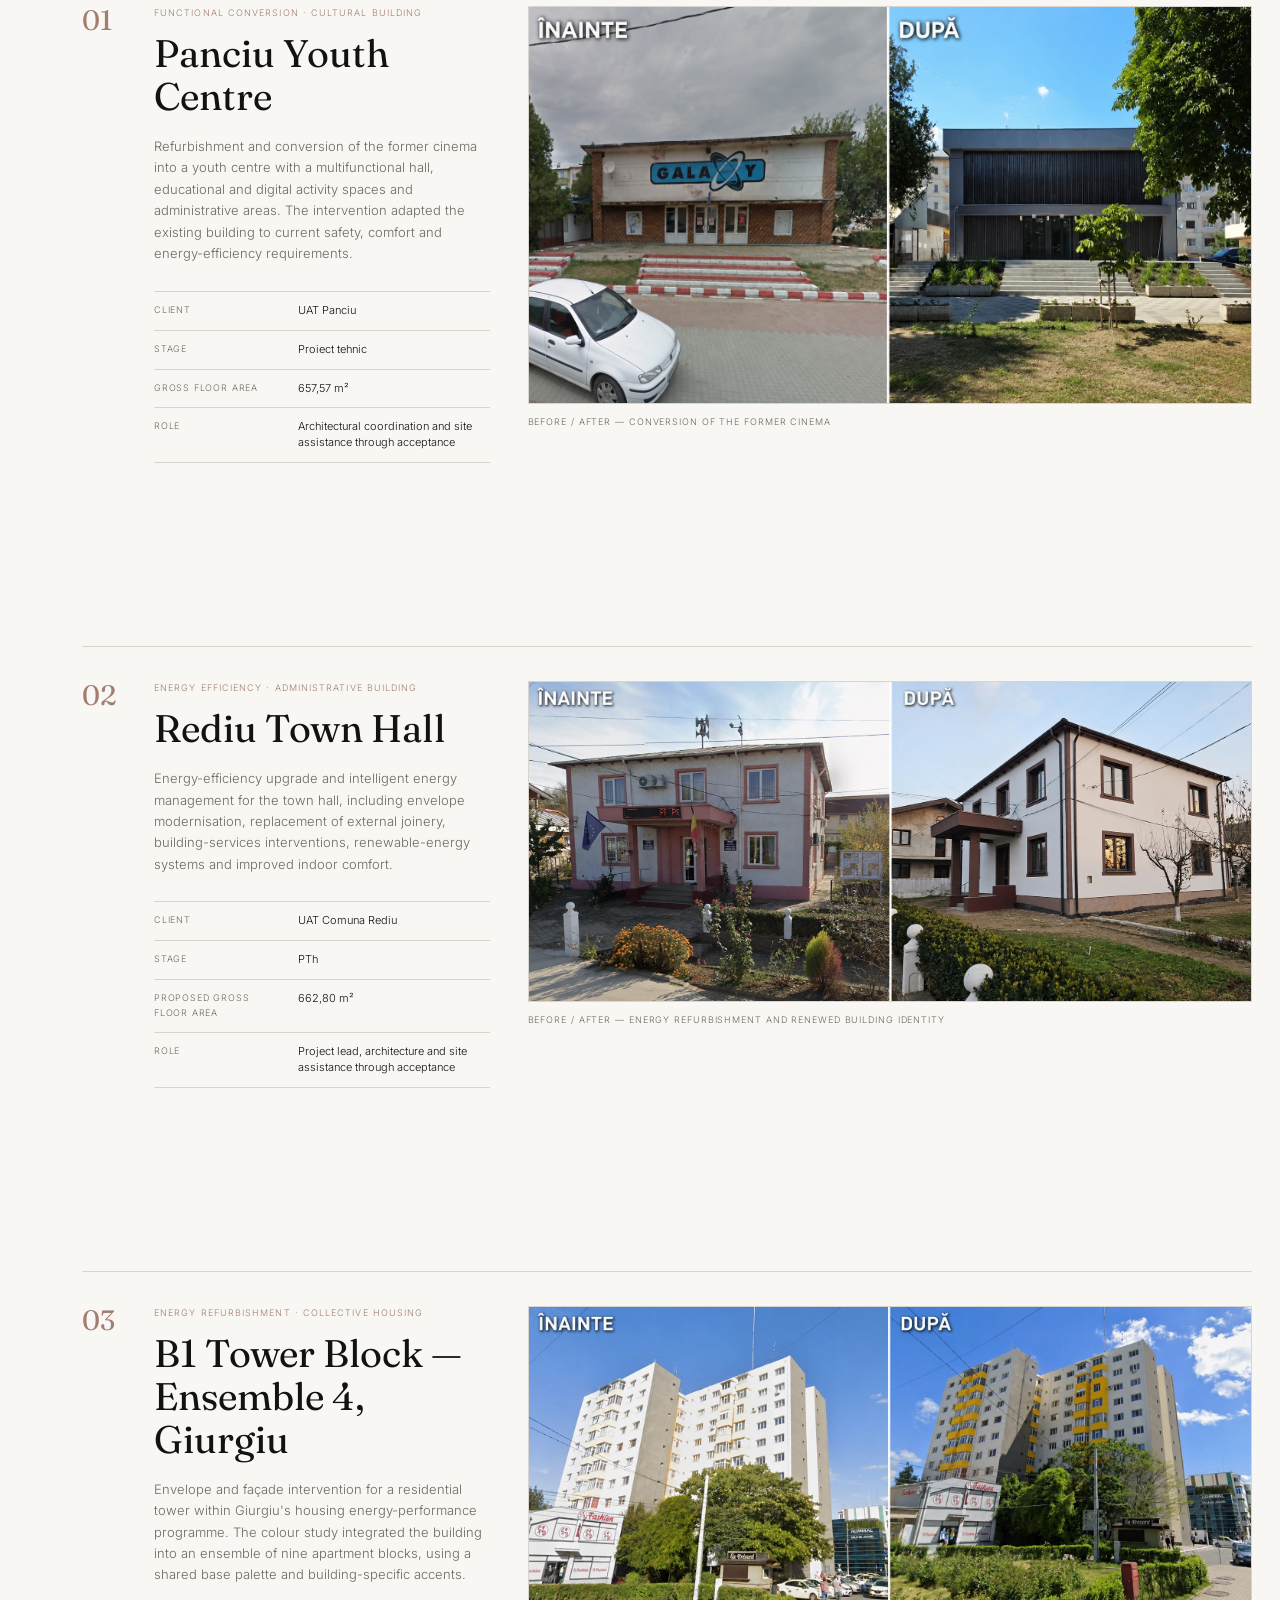
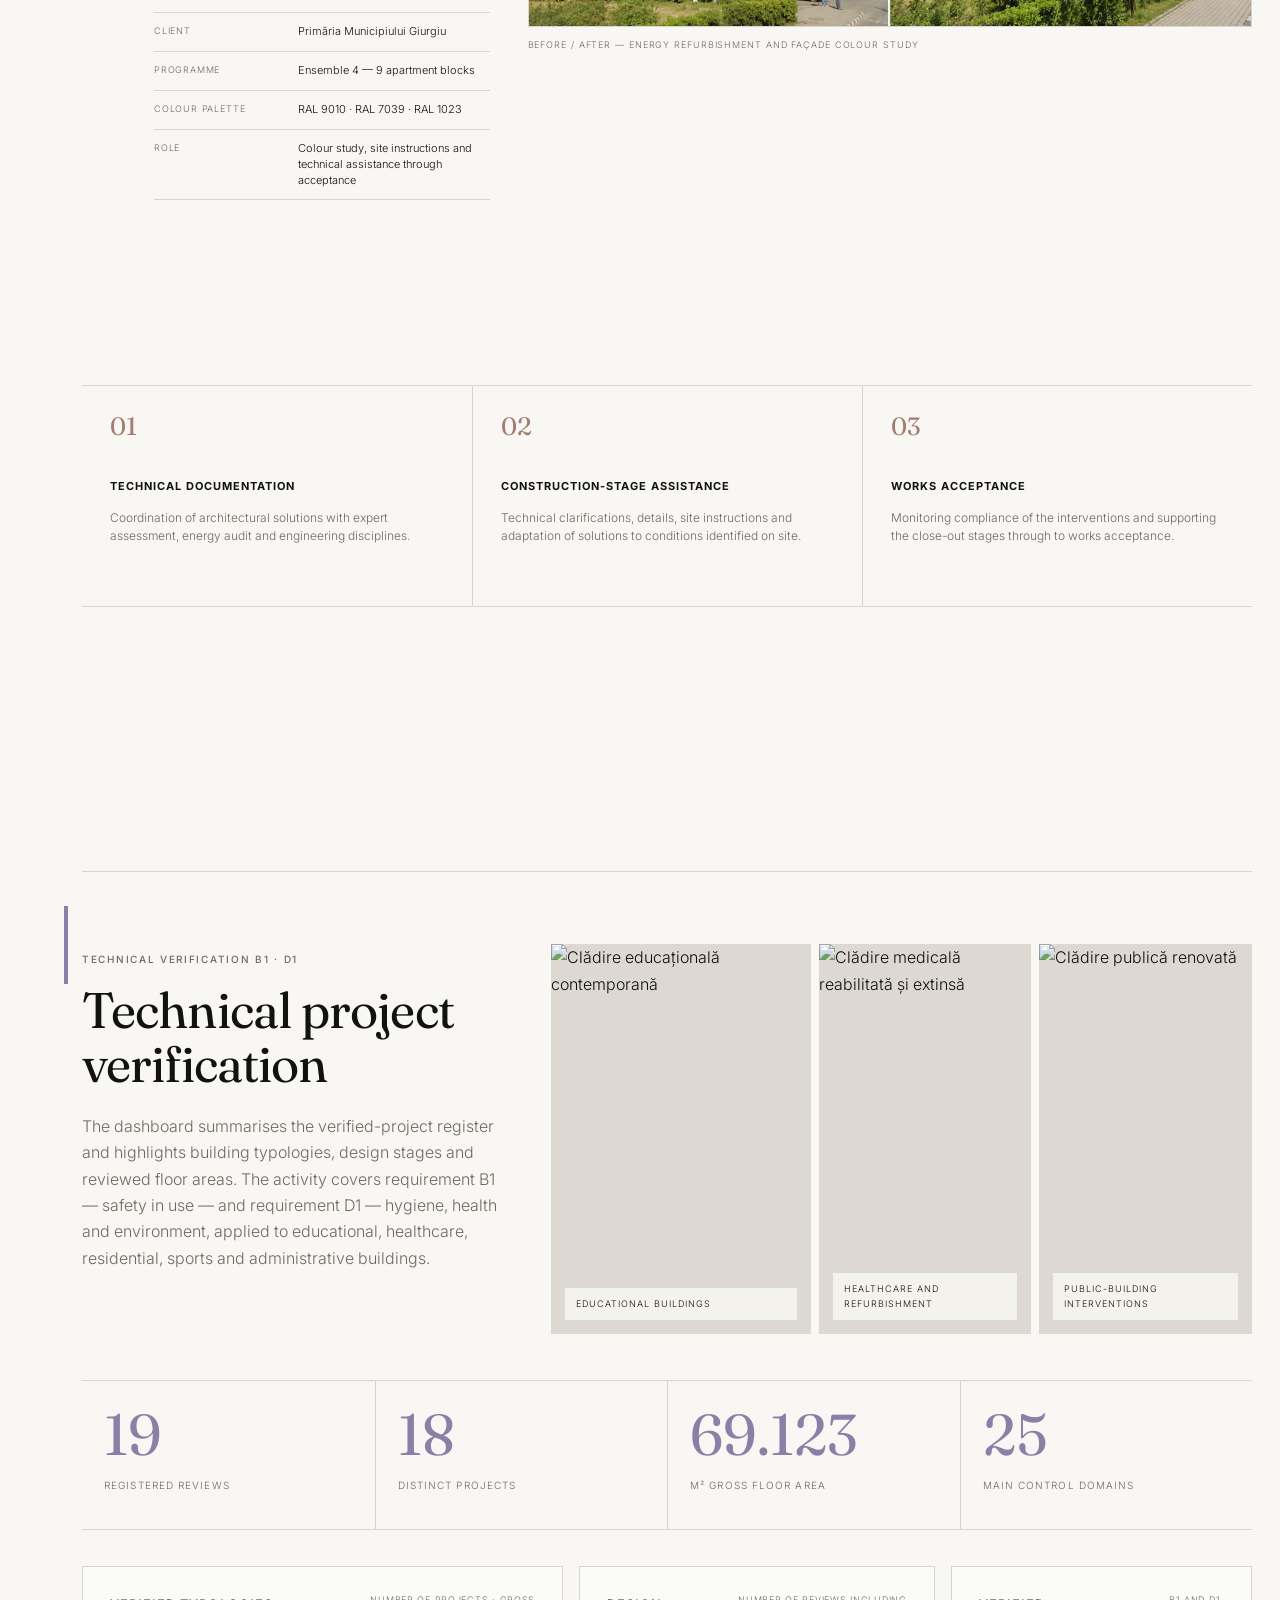
==== commit 427a3d02: "Add files via upload" ====
--- a/index.html
+++ b/index.html
@@ -16,15 +16,8 @@
   });
 </script>
 <link rel="stylesheet" href="assets/consent.css"/>
-
-<script async src="https://www.googletagmanager.com/gtag/js?id=G-D7TY2CG2GQ"></script>
-<script>
-  window.dataLayer = window.dataLayer || [];
-  function gtag(){dataLayer.push(arguments);}
-  gtag('js', new Date());
-
-  gtag('config', 'G-D7TY2CG2GQ', { 'anonymize_ip': true });
-</script>
+<!-- gtag.js NU se mai incarca necondiționat aici: se injectează din assets/consent.js
+     doar dupa ce vizitatorul a acceptat cookie-urile de analiza (vezi loadGA()). -->
 <meta charset="utf-8"/>
 <meta content="width=device-width, initial-scale=1.0" name="viewport"/>
 <title>Cristian Ciupitu | Arhitect și verificator tehnic B1, D1 | București</title>
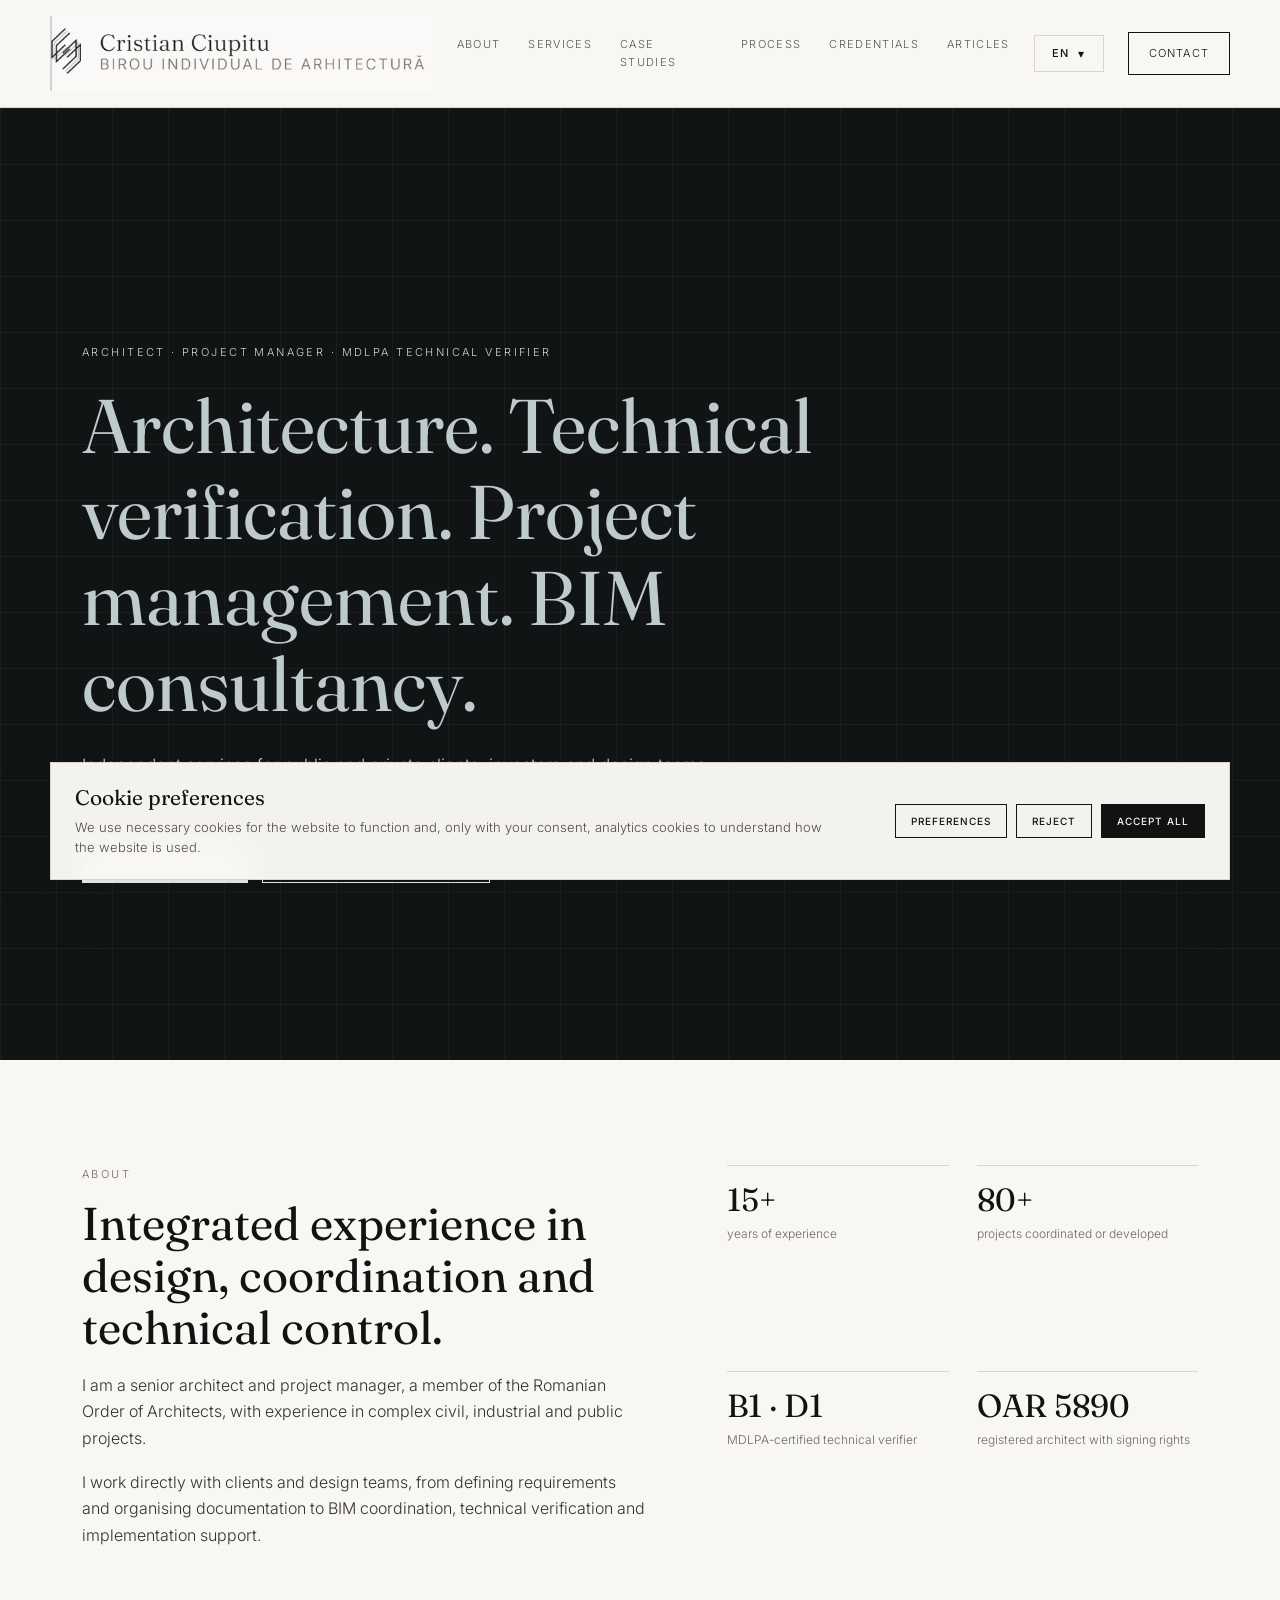
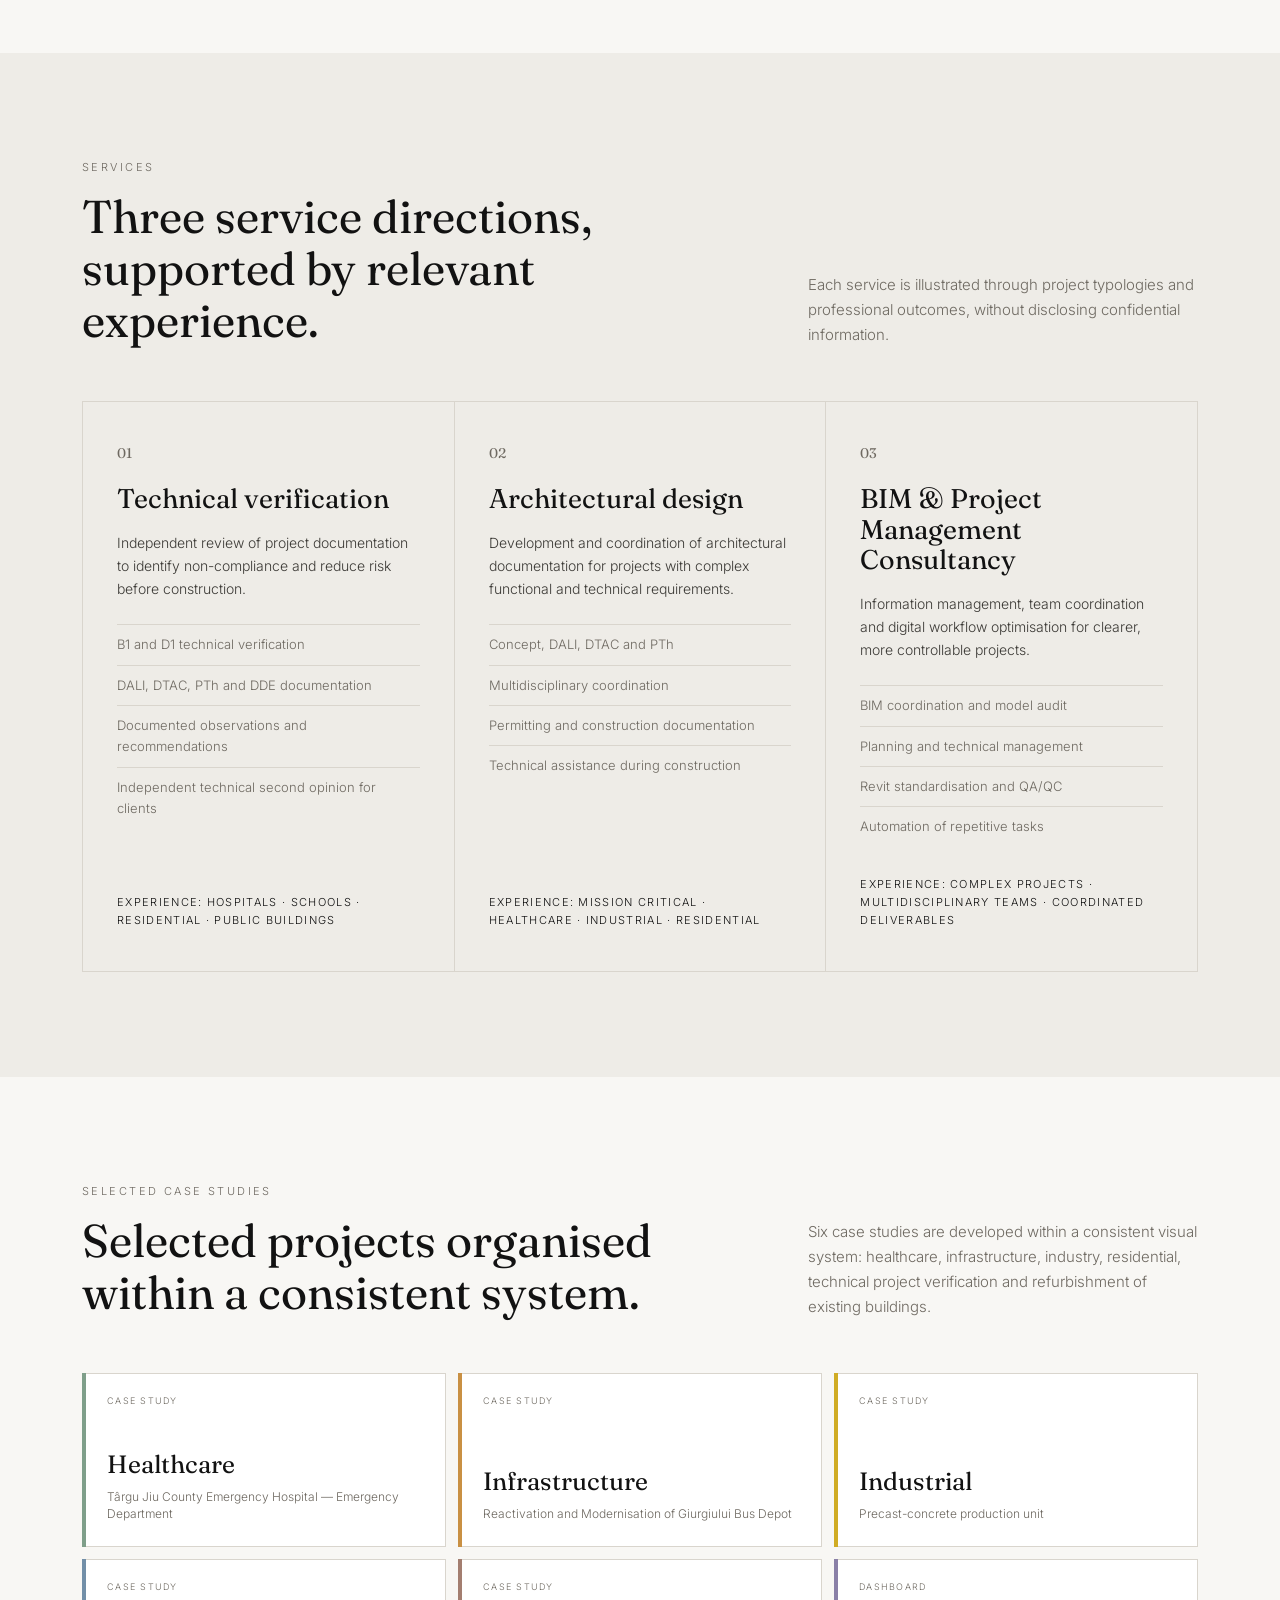
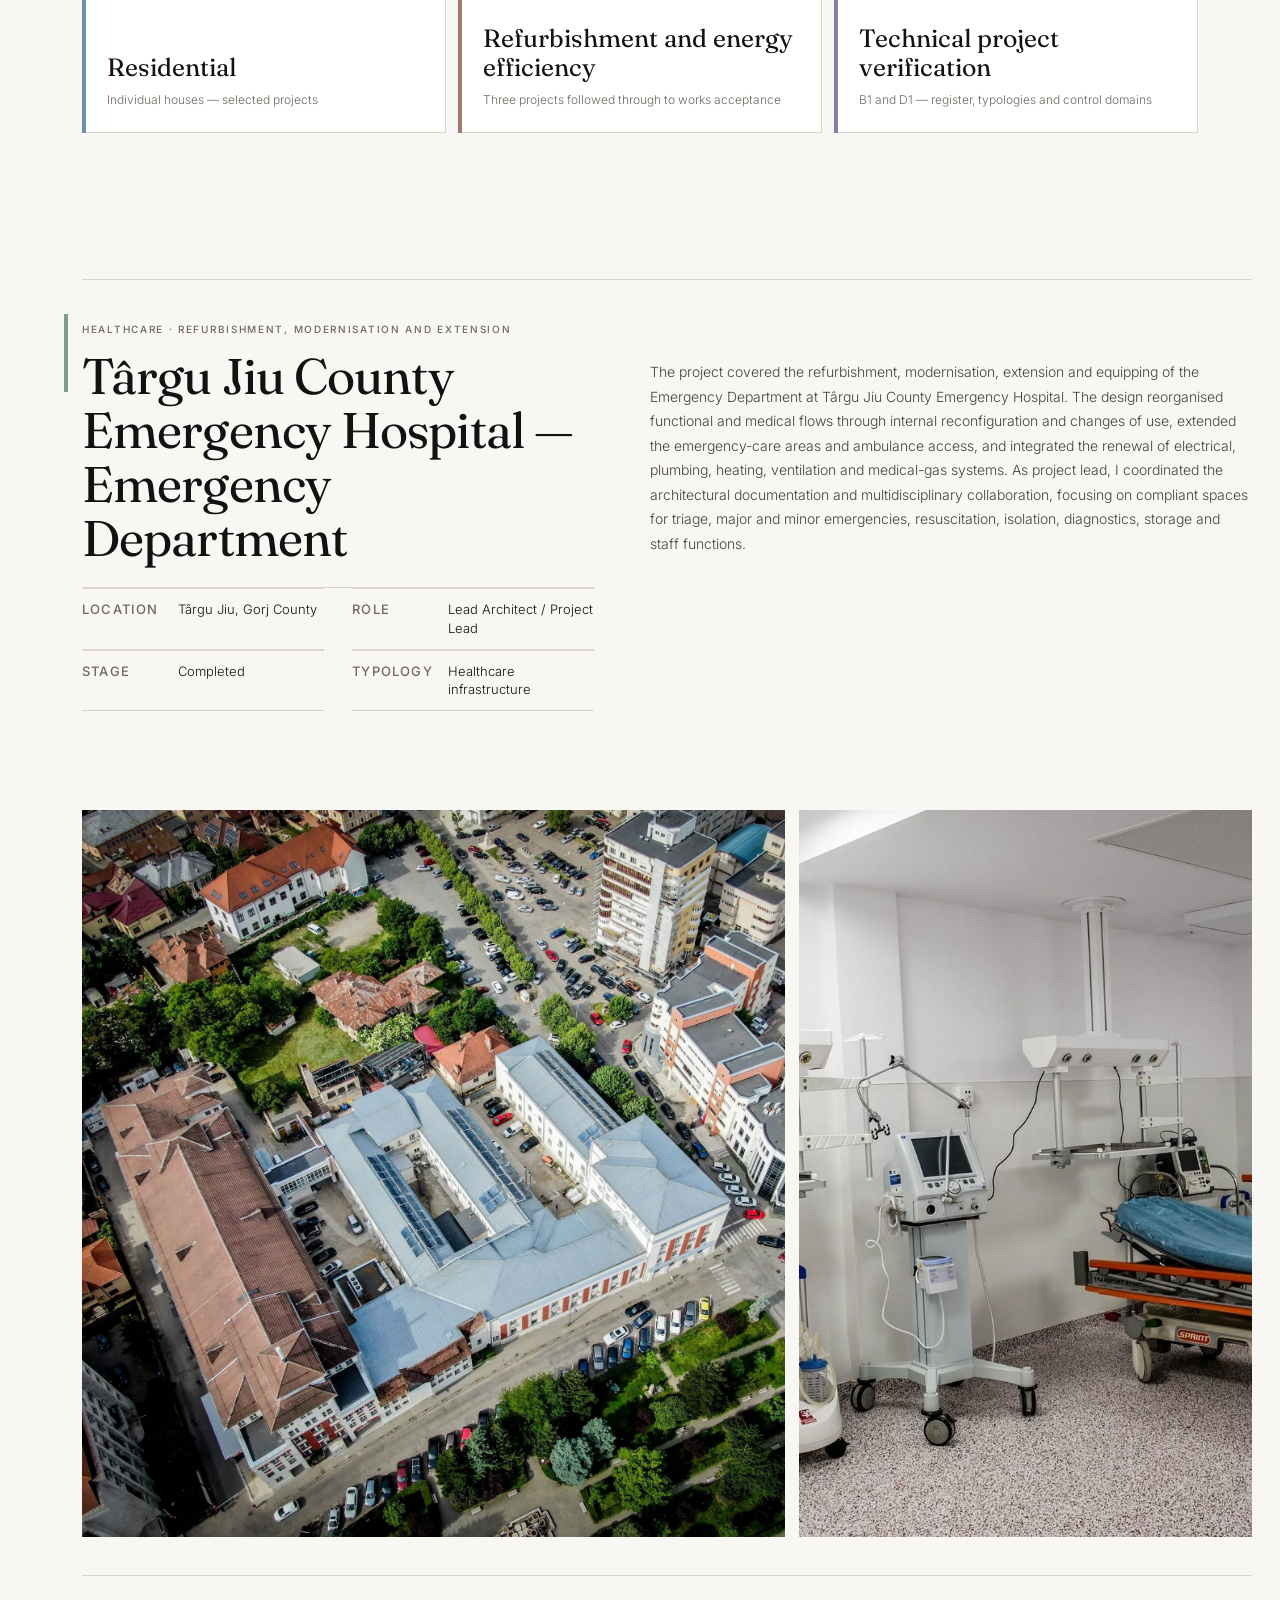
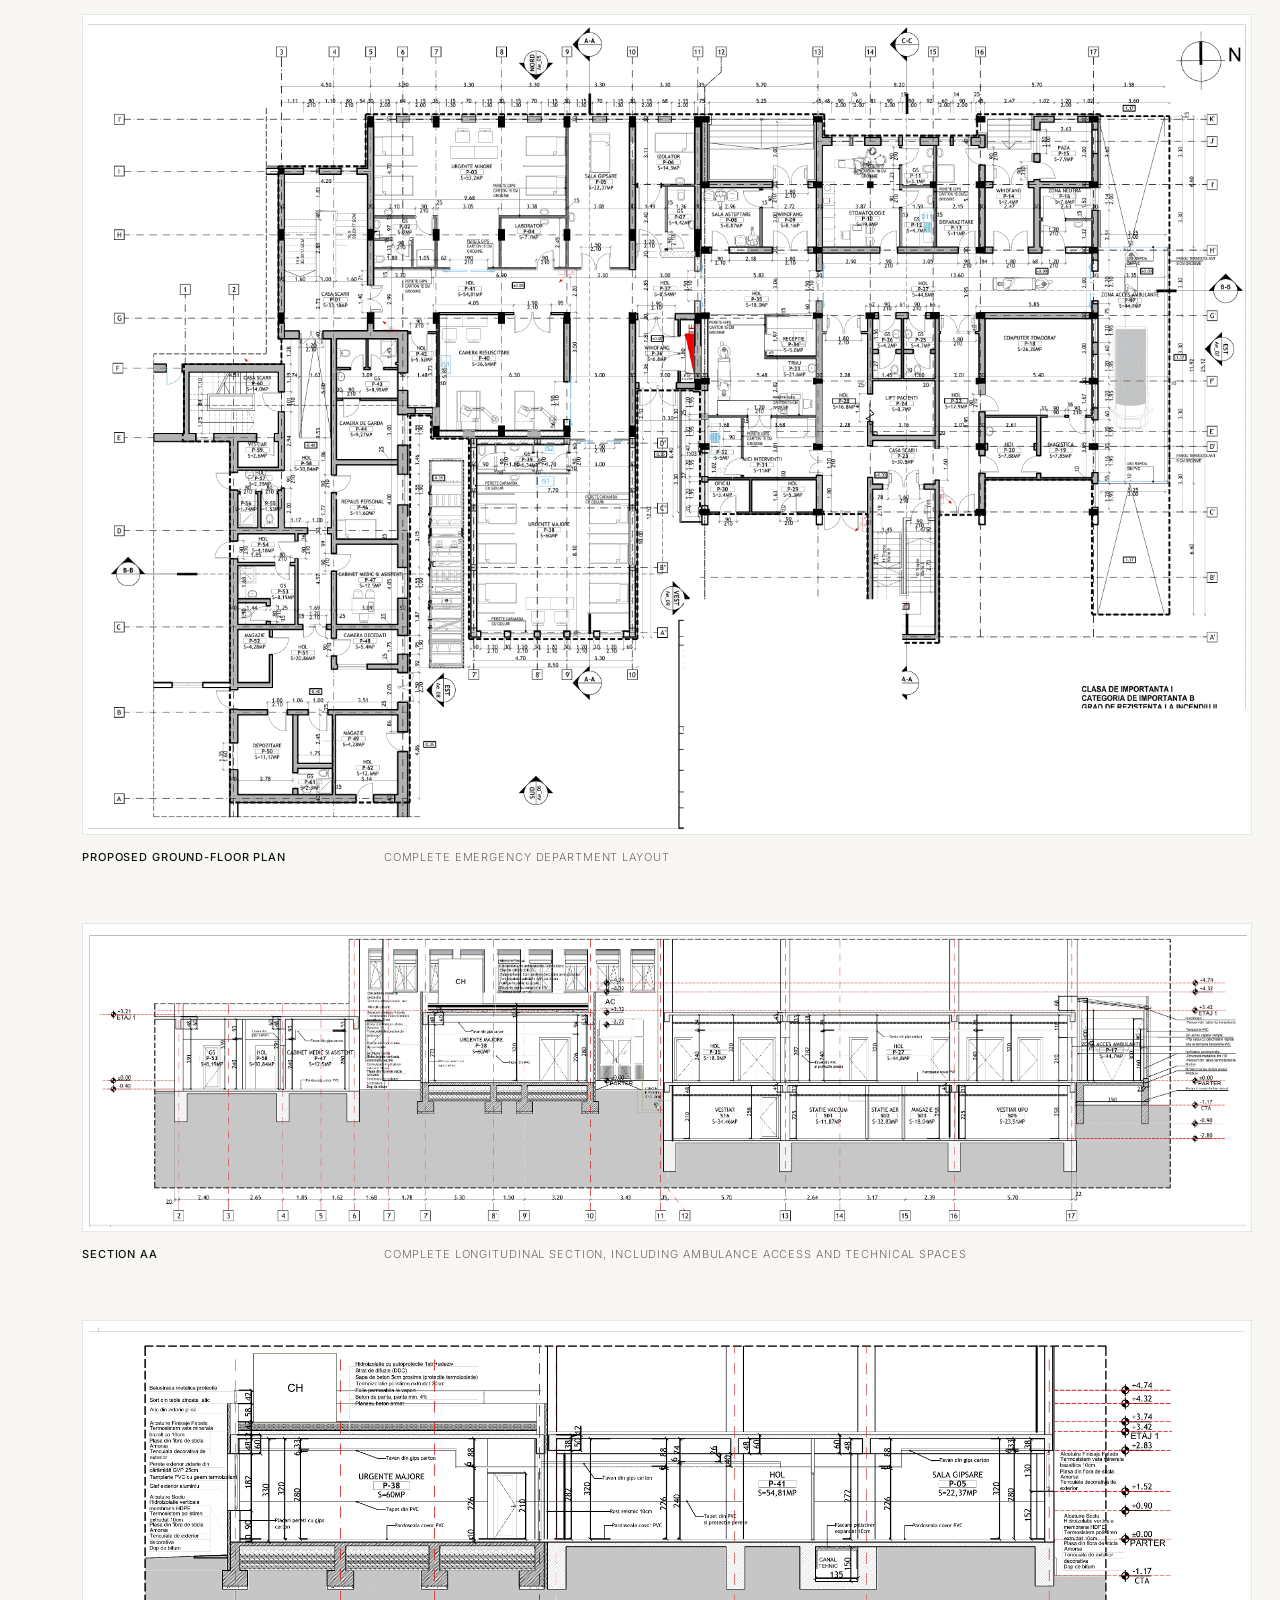
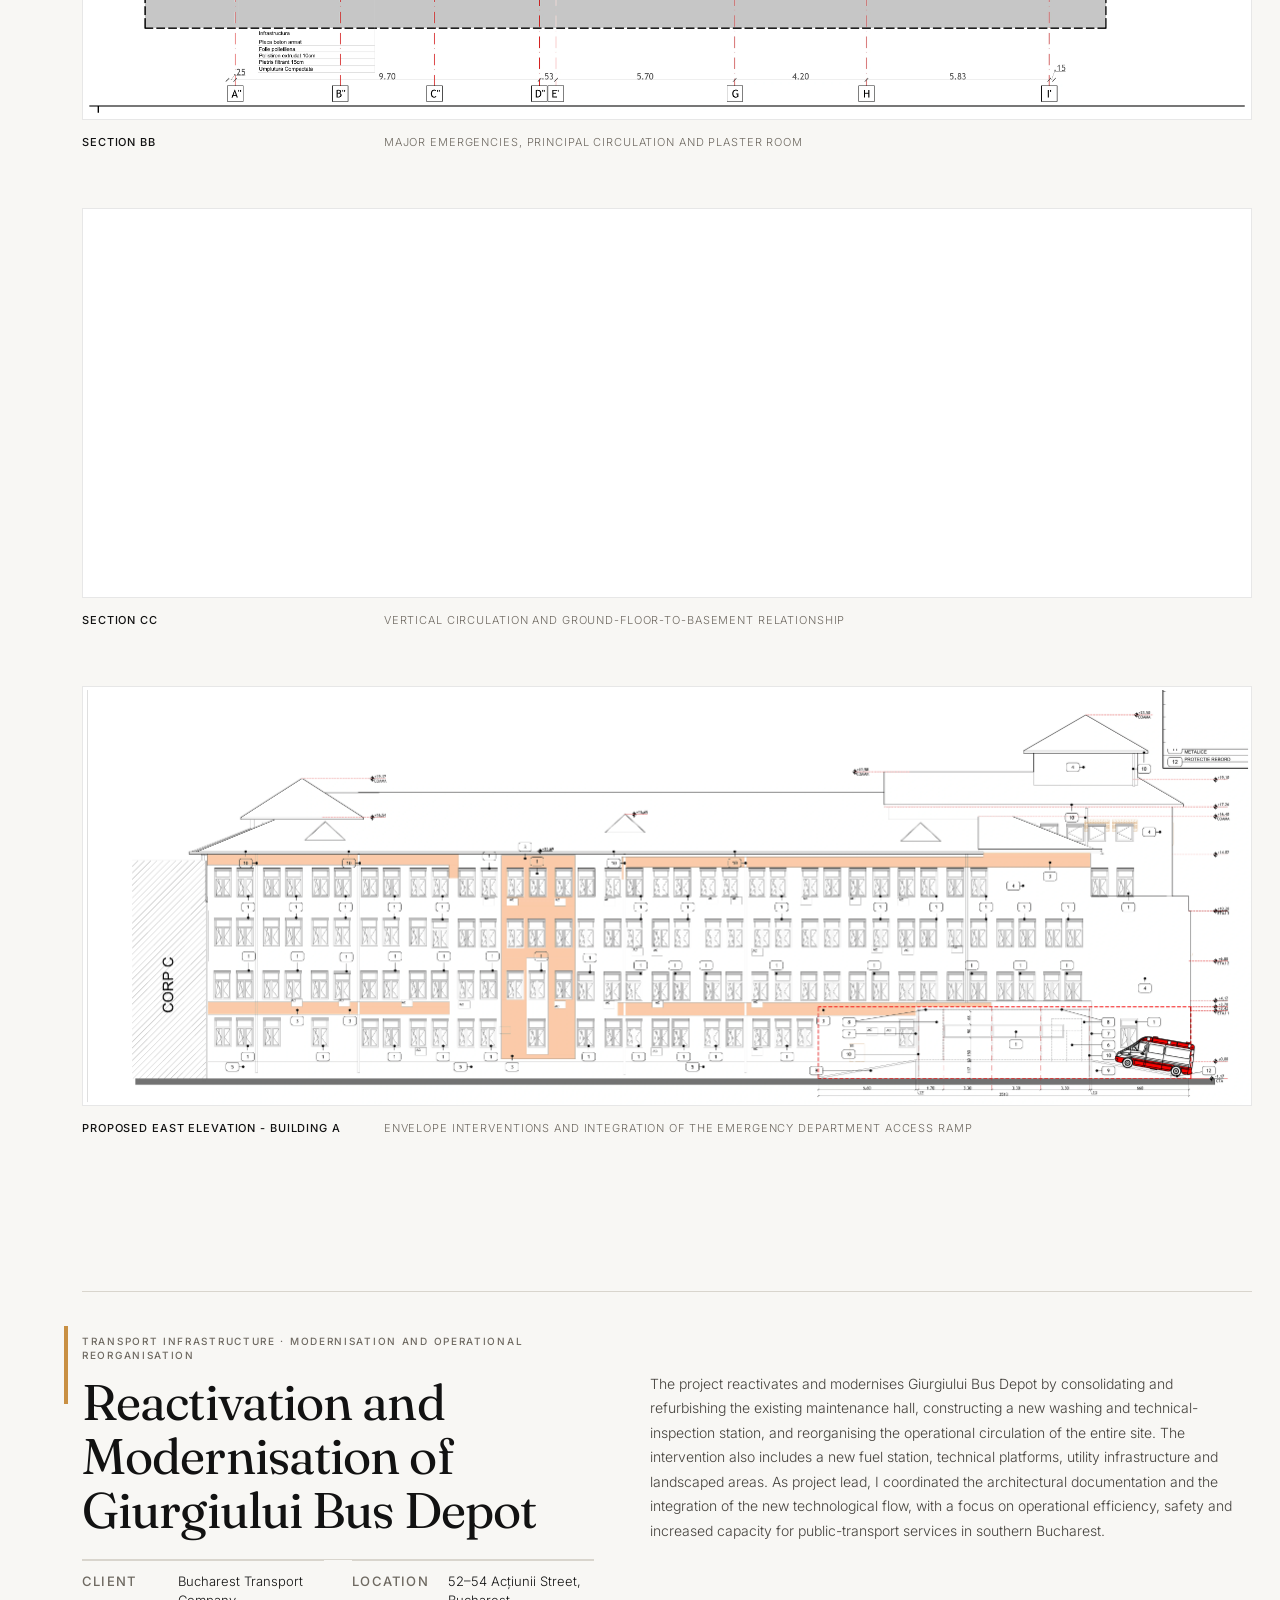
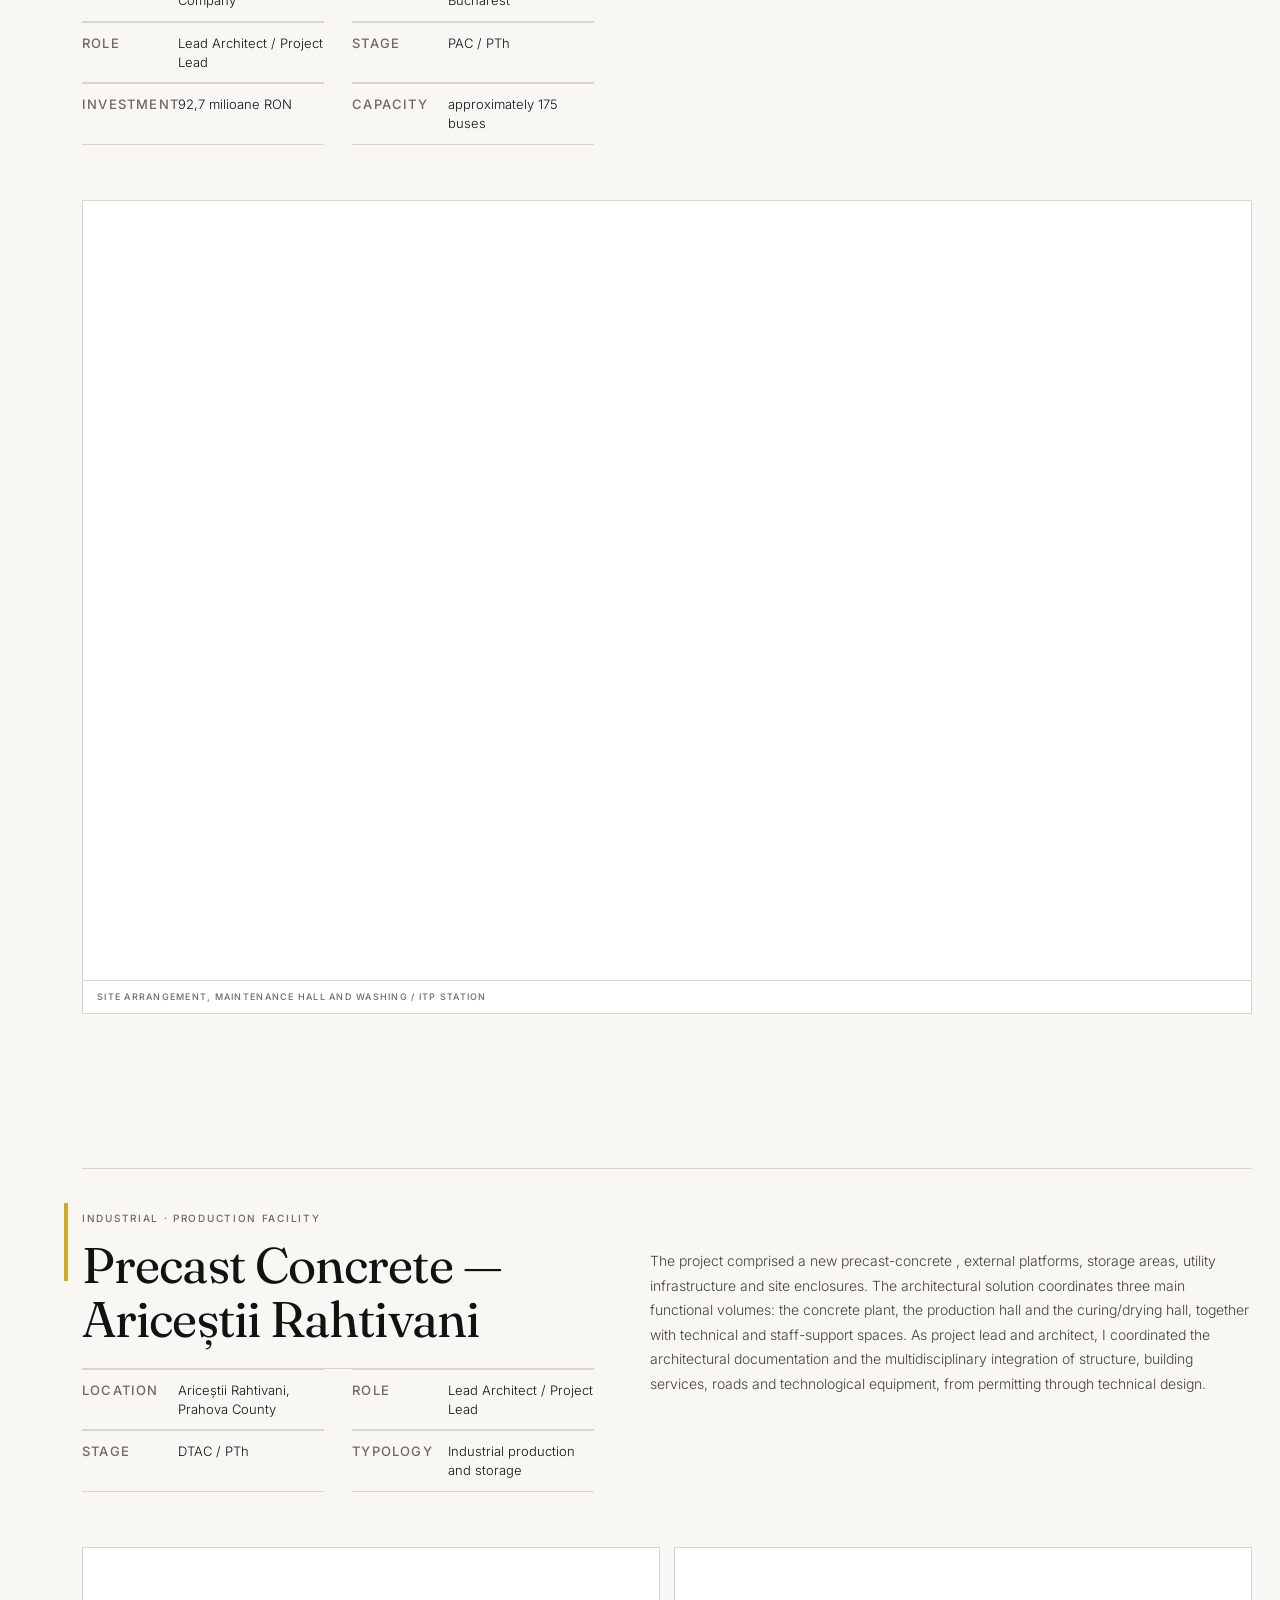
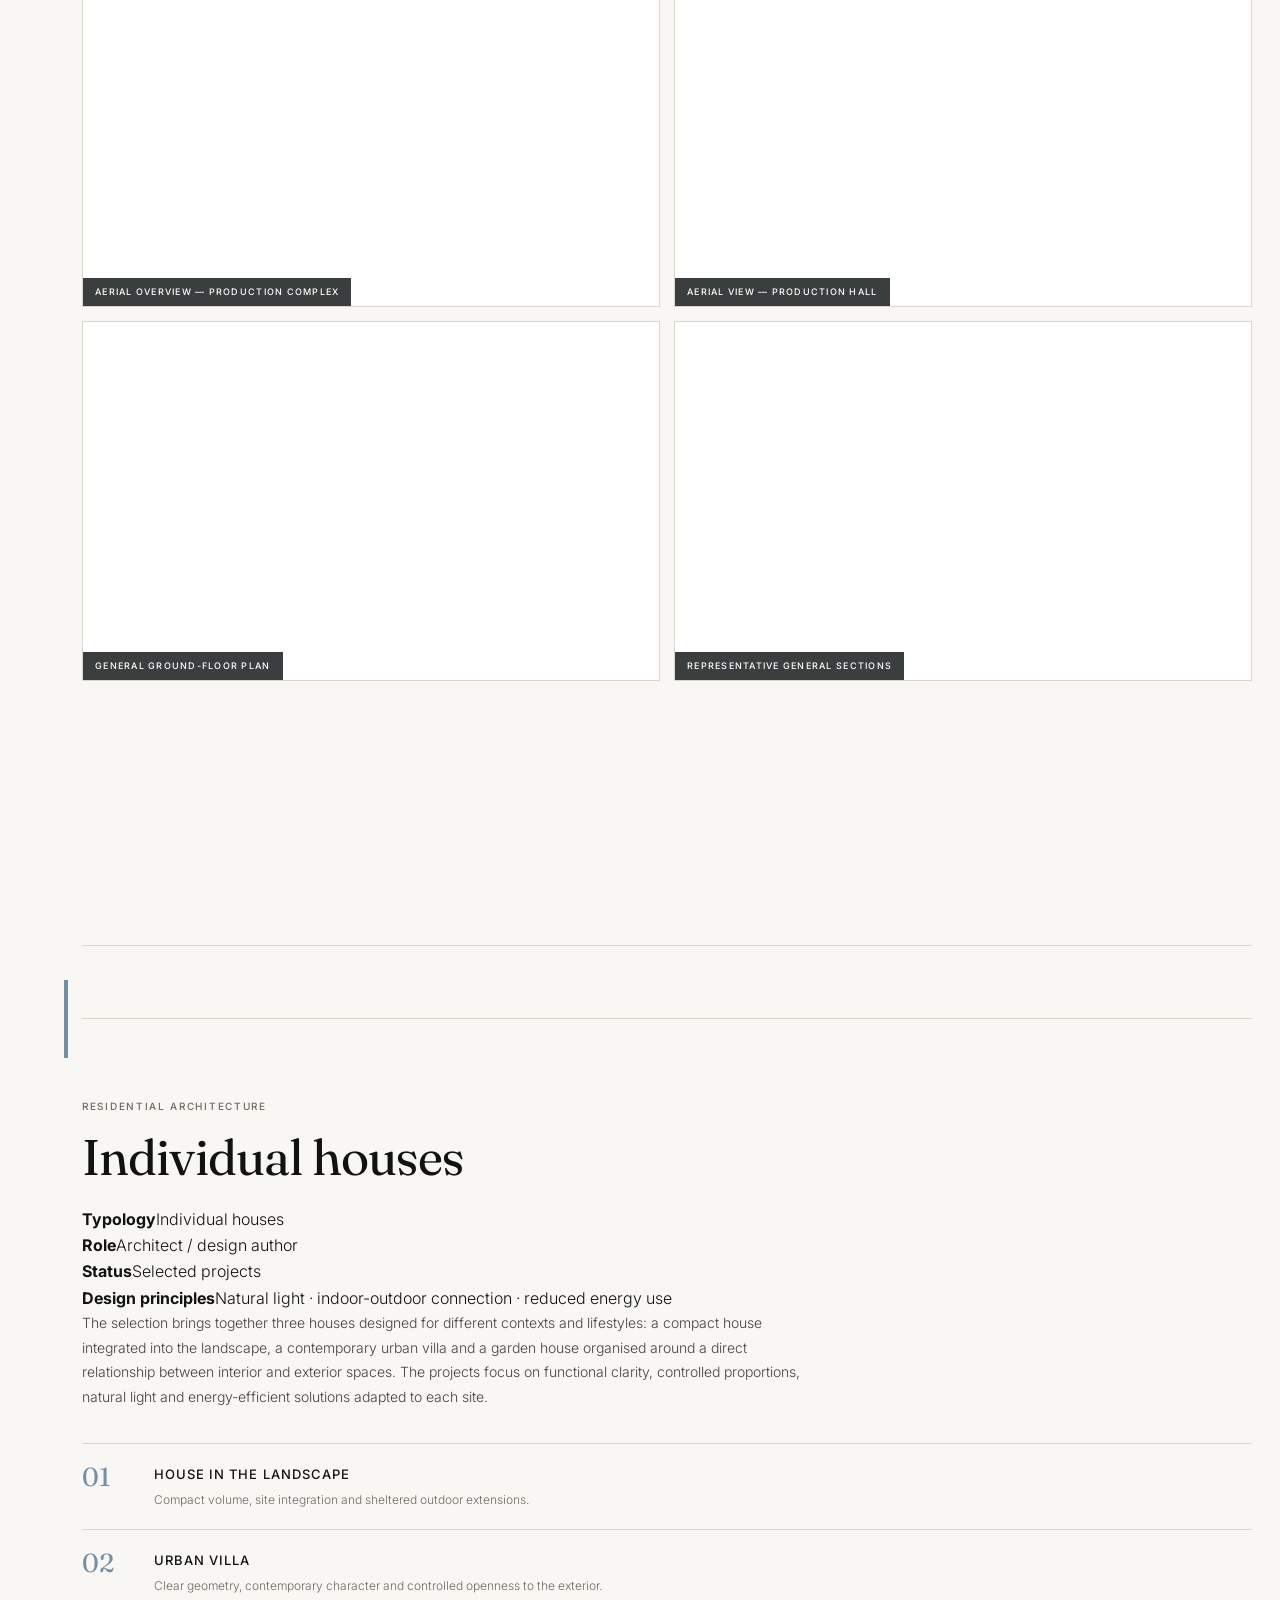
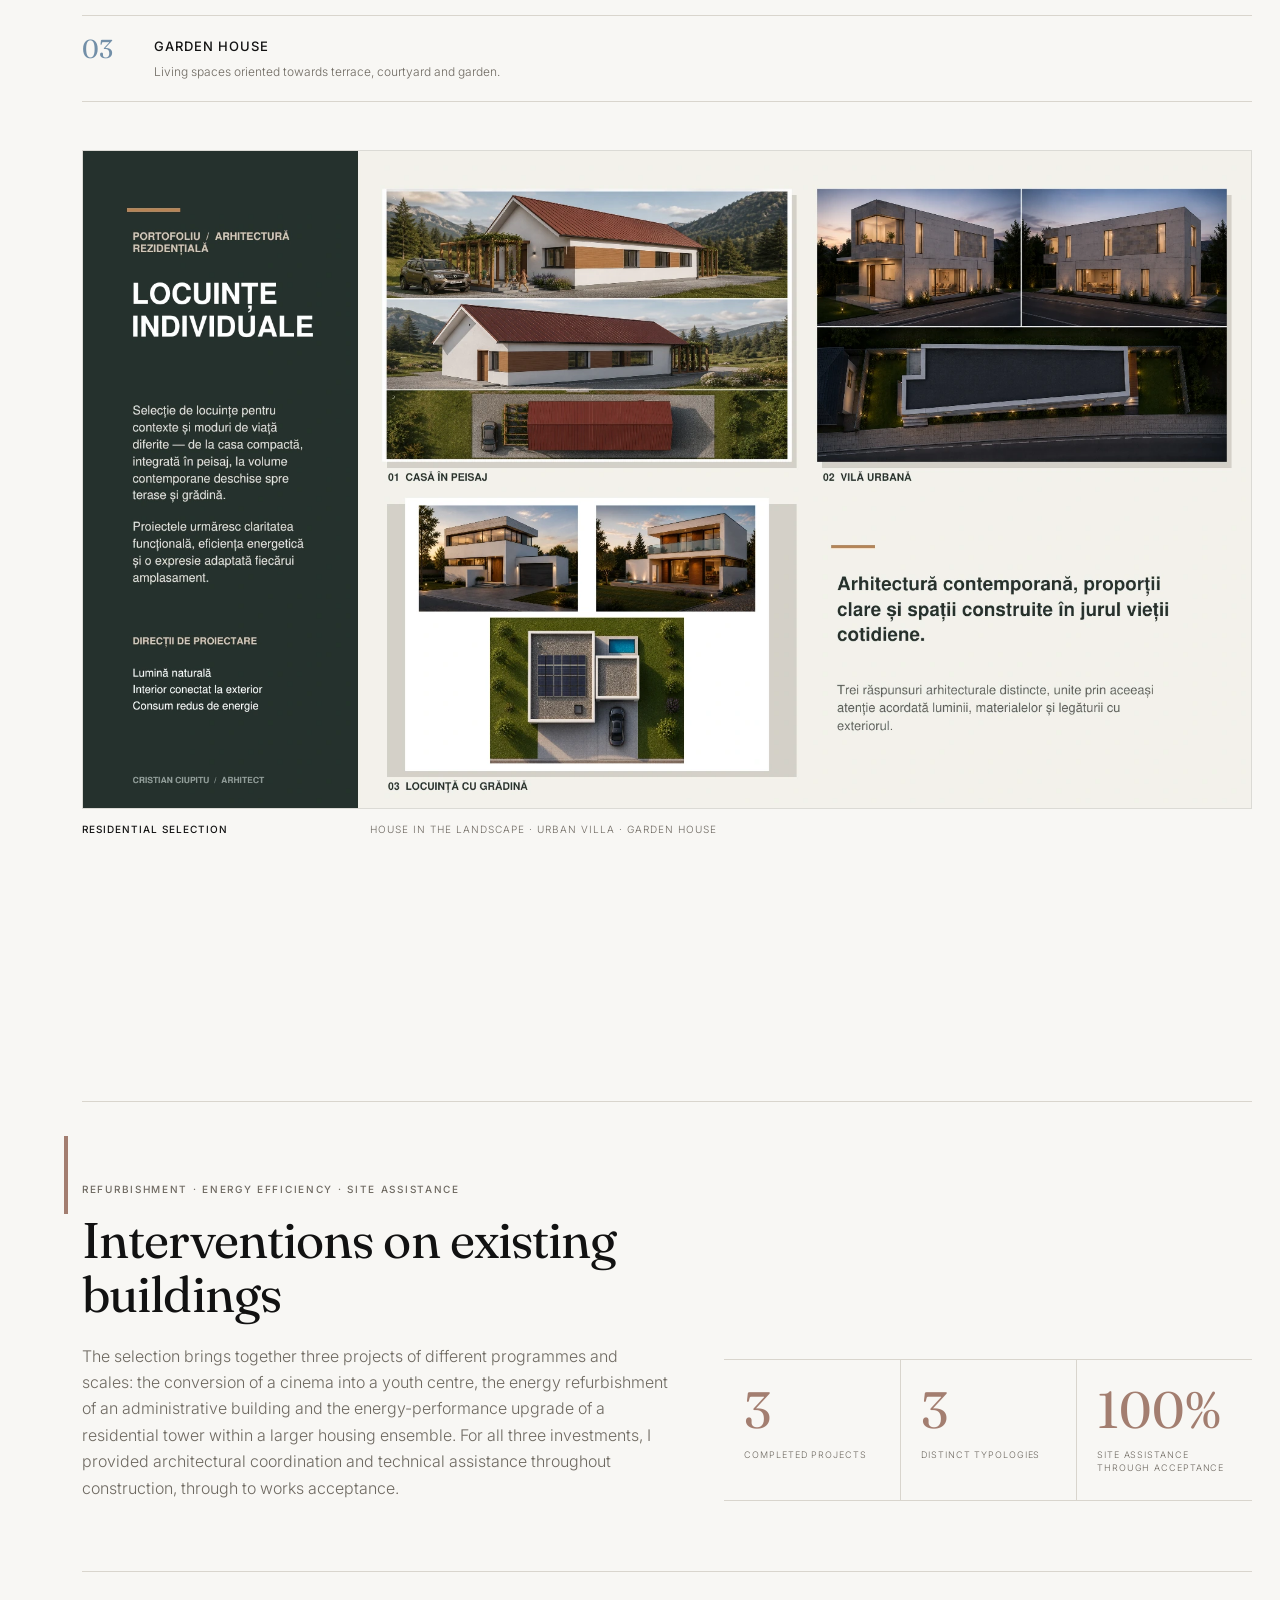
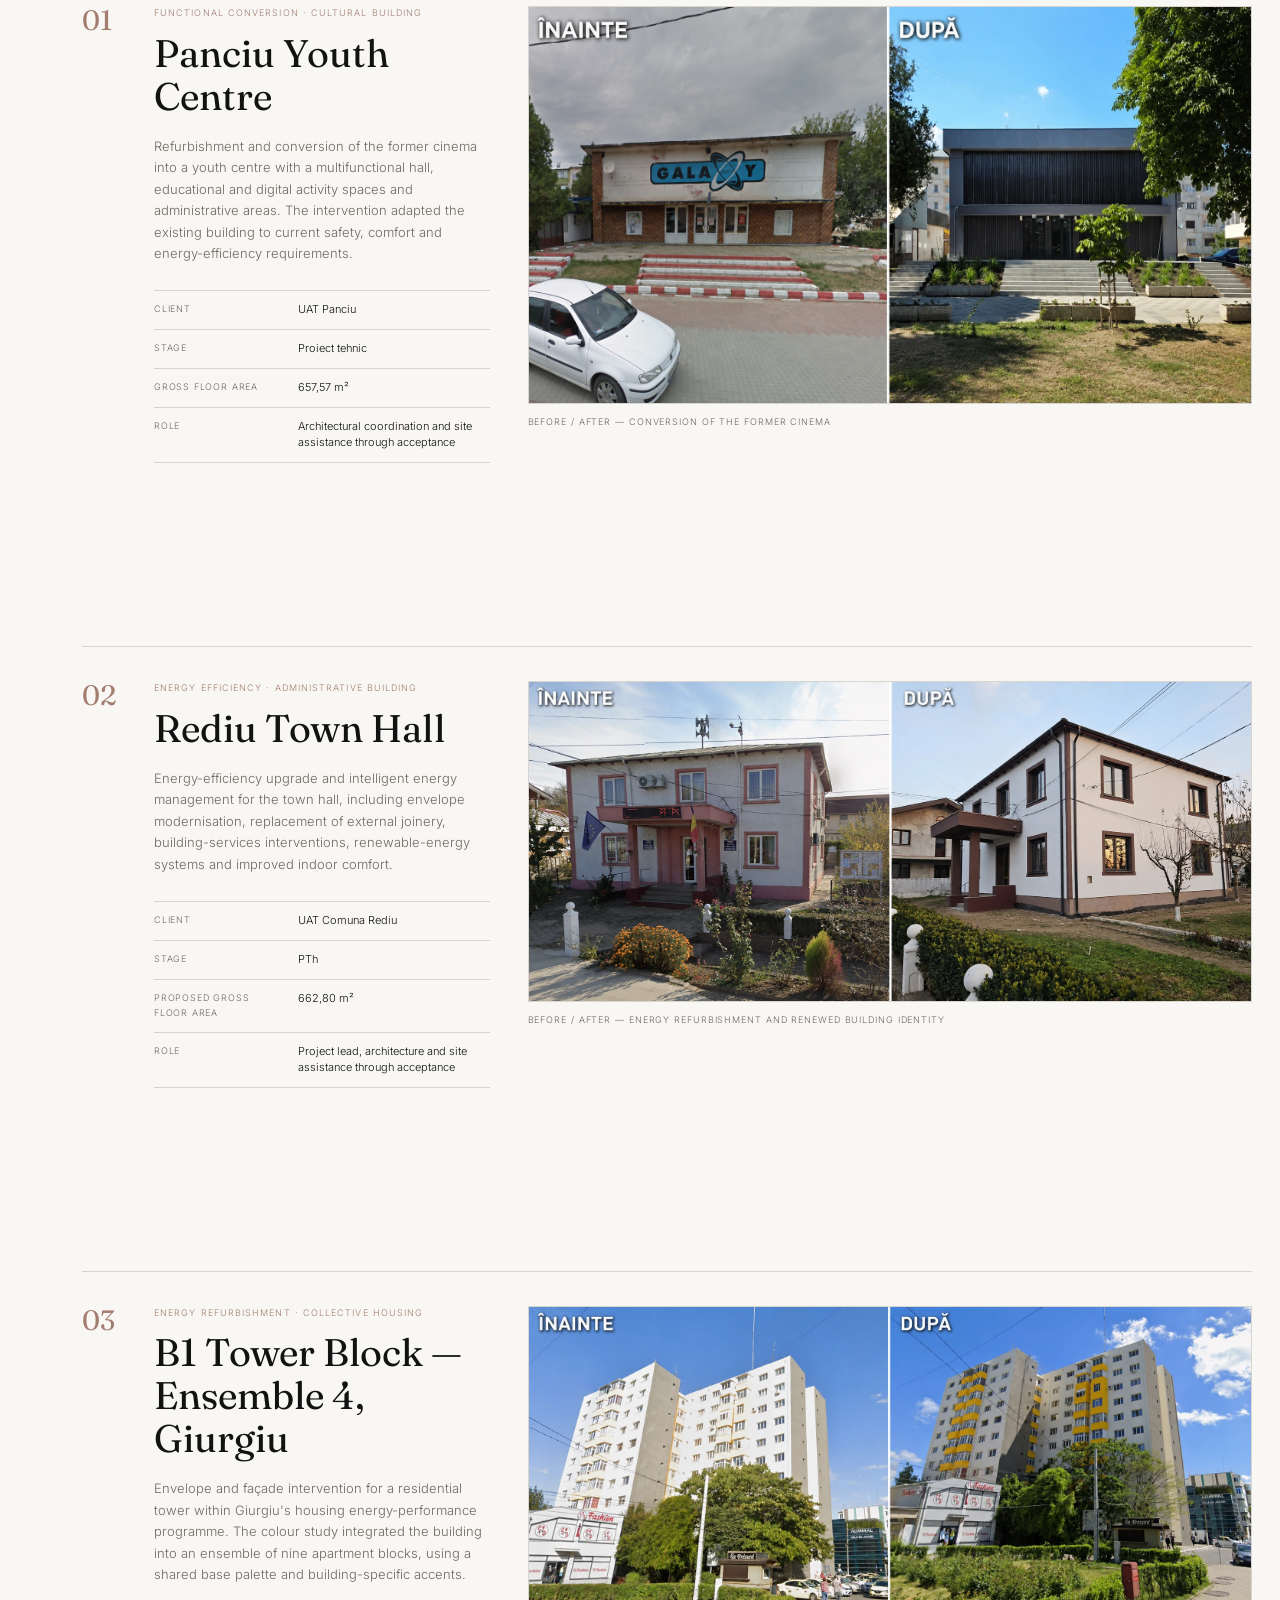
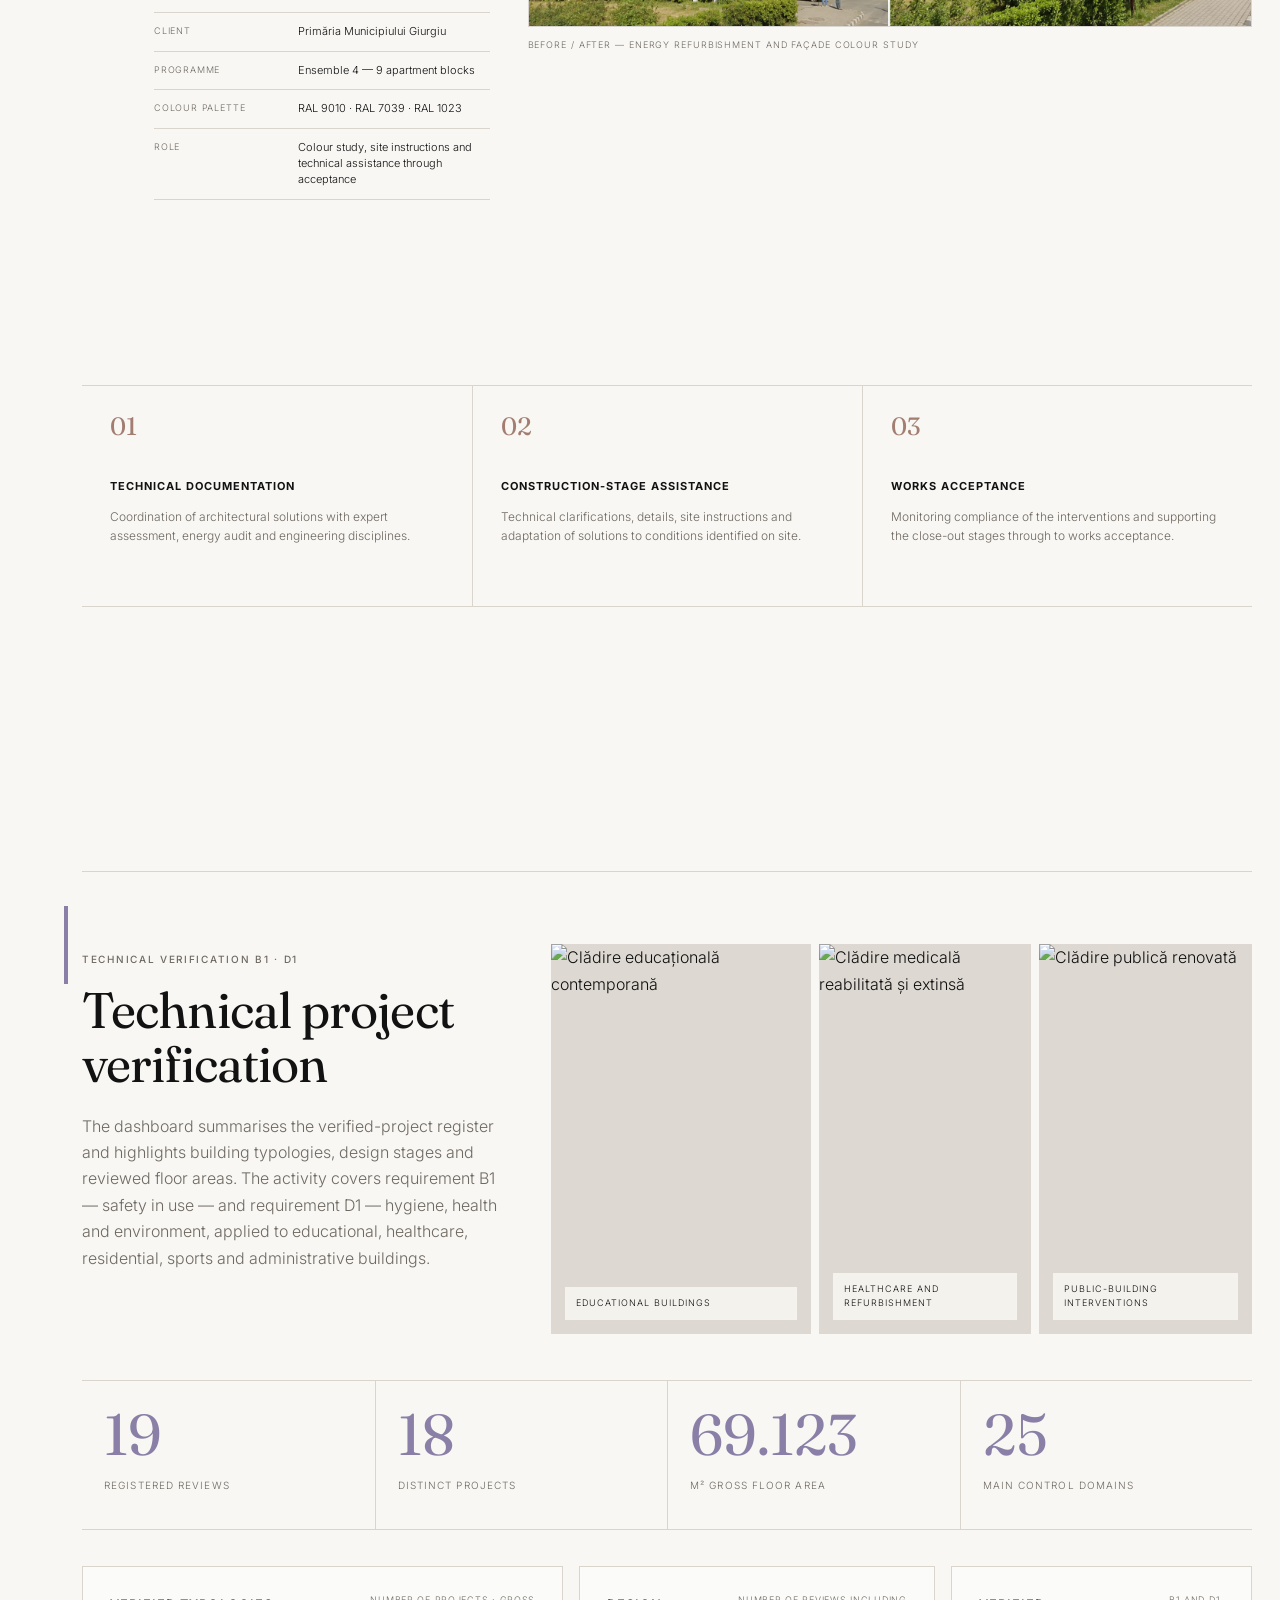
==== commit 2860d0fe: "Add files via upload update articol verificari" ====
--- a/index.html
+++ b/index.html
@@ -280,6 +280,7 @@
 .residential-accent{--case-accent:#728fa8}
 .rehabilitation-accent{--case-accent:#a37e70}
 .education-accent{--case-accent:#8a80a7}
+.articles-accent{--case-accent:#8ea5a5}
 
 .case-study{
   scroll-margin-top:100px;
@@ -1366,7 +1367,7 @@
 <header>
 <div class="wrap nav">
 <a class="brand brand-lockup" href="#top"><img alt="Cristian Ciupitu — Birou Individual de Arhitectură" class="brand-lockup-image" decoding="async" height="104" loading="eager" src="assets/images/01-cristian-ciupitu-birou-individual-de-arhitectur-9f61a00de5.png" width="531"/></a>
-<nav class="links"><a href="#despre"><span data-en="About" data-ro="Despre">Despre</span></a><a href="#servicii"><span data-en="Services" data-ro="Servicii">Servicii</span></a><a href="#studii"><span data-en="Case studies" data-ro="Studii de caz">Studii de caz</span></a><a href="#proces"><span data-en="Process" data-ro="Proces">Proces</span></a><a href="#atestari"><span data-en="Credentials" data-ro="Atestări">Atestări</span></a></nav>
+<nav class="links"><a href="#despre"><span data-en="About" data-ro="Despre">Despre</span></a><a href="#servicii"><span data-en="Services" data-ro="Servicii">Servicii</span></a><a href="#studii"><span data-en="Case studies" data-ro="Studii de caz">Studii de caz</span></a><a href="#proces"><span data-en="Process" data-ro="Proces">Proces</span></a><a href="#atestari"><span data-en="Credentials" data-ro="Atestări">Atestări</span></a><a href="#articole"><span data-en="Articles" data-ro="Articole">Articole</span></a></nav>
 <div class="language-switcher"><button aria-expanded="false" aria-haspopup="true" class="language-button" type="button"><span class="current-language">RO</span><span class="chevron">▾</span></button><div class="language-menu" role="menu"><button data-lang="ro" role="menuitem" type="button">Română</button><button data-lang="en" role="menuitem" type="button">English</button></div></div><a class="nav-cta" href="#contact"><span data-en="Contact" data-ro="Contact">Contact</span></a>
 </div>
 </header>
@@ -1881,6 +1882,19 @@
 </section>
 <section class="process" id="proces"><div class="wrap"><div class="label"><span data-en="Working process" data-ro="Proces de lucru">Proces de lucru</span></div><h2 class="section-title"><span data-en="From requirements to controlled delivery." data-ro="De la cerințe la livrare controlată.">De la cerințe la livrare controlată.</span></h2><div class="steps"><div class="step"><b>01</b><span><span data-en="Brief and objectives" data-ro="Brief și obiective">Brief și obiective</span></span></div><div class="step"><b>02</b><span><span data-en="Analysis and priorities" data-ro="Analiză și priorități">Analiză și priorități</span></span></div><div class="step"><b>03</b><span><span data-en="Concept and strategy" data-ro="Concept și strategie">Concept și strategie</span></span></div><div class="step"><b>04</b><span><span data-en="Technical coordination" data-ro="Coordonare tehnică">Coordonare tehnică</span></span></div><div class="step"><b>05</b><span><span data-en="Verification and QA/QC" data-ro="Verificare și QA/QC">Verificare și QA/QC</span></span></div><div class="step"><b>06</b><span><span data-en="Delivery and support" data-ro="Livrare și suport">Livrare și suport</span></span></div></div></div></section>
 <section id="atestari"><div class="wrap"><div class="label"><span data-en="Credentials and professional affiliations" data-ro="Atestări și apartenență profesională">Atestări și apartenență profesională</span></div><h2 class="section-title"><span data-en="Verifiable qualifications." data-ro="Calificări verificabile.">Calificări verificabile.</span></h2><div class="credentials"><div class="cred"><h3><span data-en="Romanian Order of Architects" data-ro="Ordinul Arhitecților din România">Ordinul Arhitecților din România</span></h3><p><span data-en="Registered architect with signing rights — no. 5890." data-ro="Membru cu drept de semnătură — nr. 5890.">Membru cu drept de semnătură — nr. 5890.</span></p></div><div class="cred"><h3><span data-en="MDLPA Technical Verifier" data-ro="Verificator tehnic MDLPA">Verificator tehnic MDLPA</span></h3><p><span data-en="B1 and D1 fields — certificate no. BWV 12078." data-ro="Domeniile B1 și D1 — certificat nr. BWV 12078.">Domeniile B1 și D1 — certificat nr. BWV 12078.</span></p></div><div class="cred"><h3><span data-en="Project Manager" data-ro="Manager de proiect">Manager de proiect</span></h3><p><span data-en="Professional training in project planning and coordination." data-ro="Pregătire profesională pentru planificarea și coordonarea proiectelor.">Pregătire profesională pentru planificarea și coordonarea proiectelor.</span></p></div><div class="cred"><h3><span data-en="Diploma in Architecture" data-ro="Diplomă de arhitect">Diplomă de arhitect</span></h3><p><span data-en="Ion Mincu University of Architecture and Urban Planning, Bucharest." data-ro="Universitatea de Arhitectură și Urbanism „Ion Mincu”, București.">Universitatea de Arhitectură și Urbanism „Ion Mincu”, București.</span></p></div></div></div></section>
+<section id="articole"><div class="wrap"><div class="section-head"><div><div class="label"><span data-en="Journal" data-ro="Jurnal">Jurnal</span></div><h2 class="section-title"><span data-en="Articles." data-ro="Articole.">Articole.</span></h2></div><p class="intro"><span data-en="Practical guides on legislation, technical verification and design, written from ongoing architecture and technical verification practice." data-ro="Ghiduri practice despre legislație, verificare tehnică și proiectare, scrise din activitatea curentă de arhitect și verificator atestat.">Ghiduri practice despre legislație, verificare tehnică și proiectare, scrise din activitatea curentă de arhitect și verificator atestat.</span></p></div>
+<div aria-label="Article directory" class="portfolio-directory">
+<a aria-label="Deschide articolul CATUC" class="directory-card ready articles-accent" href="/catuc-verificarea-tehnica-proiectelor-b1-d1">
+<span class="directory-status" data-en="17 September 2026" data-ro="17 septembrie 2026">17 septembrie 2026</span>
+<strong data-en="CATUC and technical verification of projects B1 and D1" data-ro="CATUC și verificarea tehnică a proiectelor B1 și D1">CATUC și verificarea tehnică a proiectelor B1 și D1</strong>
+<small data-en="What changes in technical verification and in the responsibilities of verifiers, designers and beneficiaries, after CATUC entered into force on 25 August 2026." data-ro="Ce se schimbă în verificarea tehnică a proiectelor și în responsabilitățile verificatorului, proiectantului și beneficiarului, după intrarea în vigoare a CATUC pe 25 august 2026.">Ce se schimbă în verificarea tehnică a proiectelor și în responsabilitățile verificatorului, proiectantului și beneficiarului, după intrarea în vigoare a CATUC pe 25 august 2026.</small>
+</a>
+<div aria-hidden="true" class="directory-card planned">
+<span class="directory-status" data-en="In progress" data-ro="În pregătire">În pregătire</span>
+<strong data-en="Next article" data-ro="Următorul articol">Următorul articol</strong>
+<small data-en="A new practical guide is coming soon." data-ro="Urmează un nou ghid practic.">Urmează un nou ghid practic.</small>
+</div>
+</div></div></section>
 <section class="contact" id="contact"><div class="wrap contact-grid"><div><div class="label"><span data-en="Contact" data-ro="Contact">Contact</span></div><h2 class="section-title"><span data-en="Let’s discuss your project." data-ro="Să discutăm despre proiect.">Să discutăm despre proiect.</span></h2><p class="contact-note"><span data-en="For a relevant proposal, your message may include the project type, documentation stage, location and requested service." data-ro="Pentru o ofertă relevantă, mesajul poate include tipul proiectului, faza documentației, localizarea și serviciul solicitat.">Pentru o ofertă relevantă, mesajul poate include tipul proiectului, faza documentației, localizarea și serviciul solicitat.</span></p></div><div class="contact-list"><a href="mailto:cristianciupitu@yahoo.com" title="Trimite un e-mail către Cristian Ciupitu"><small>Email</small><span>cristianciupitu@yahoo.com</span></a><a href="tel:+40728217357" title="Sună-l pe Cristian Ciupitu"><small><span data-en="Phone" data-ro="Telefon">Telefon</span></small><span>+40 728 217 357</span></a><a class="contact-linkedin-row" href="https://www.linkedin.com/in/cristian-ciupitu-8b4a6555/" rel="me noopener noreferrer" target="_blank" title="Profilul LinkedIn al arhitectului Cristian Ciupitu"><small><span data-en="LinkedIn" data-ro="LinkedIn">LinkedIn</span></small><span><span data-en="View LinkedIn Profile ↗" data-ro="Vezi profilul LinkedIn ↗">Vezi profilul LinkedIn ↗</span></span></a><div><small><span data-en="Location" data-ro="Localitate">Localitate</span></small><span><span data-en="Bucharest, Romania" data-ro="București, România">București, România</span></span></div></div></div></section>
 </main>
 <footer><div class="wrap footer"><span><span data-en="© 2026 Cristian Ciupitu — Independent architecture practice." data-ro="© 2026 Cristian Ciupitu — Birou individual de arhitectură.">© 2026 Cristian Ciupitu — Birou individual de arhitectură.</span></span><span><span data-en="OAR no. 5890 · MDLPA Technical Verifier B1, D1" data-ro="OAR nr. 5890 · Verificator tehnic MDLPA B1, D1">OAR nr. 5890 · Verificator tehnic MDLPA B1, D1</span></span></div></footer>
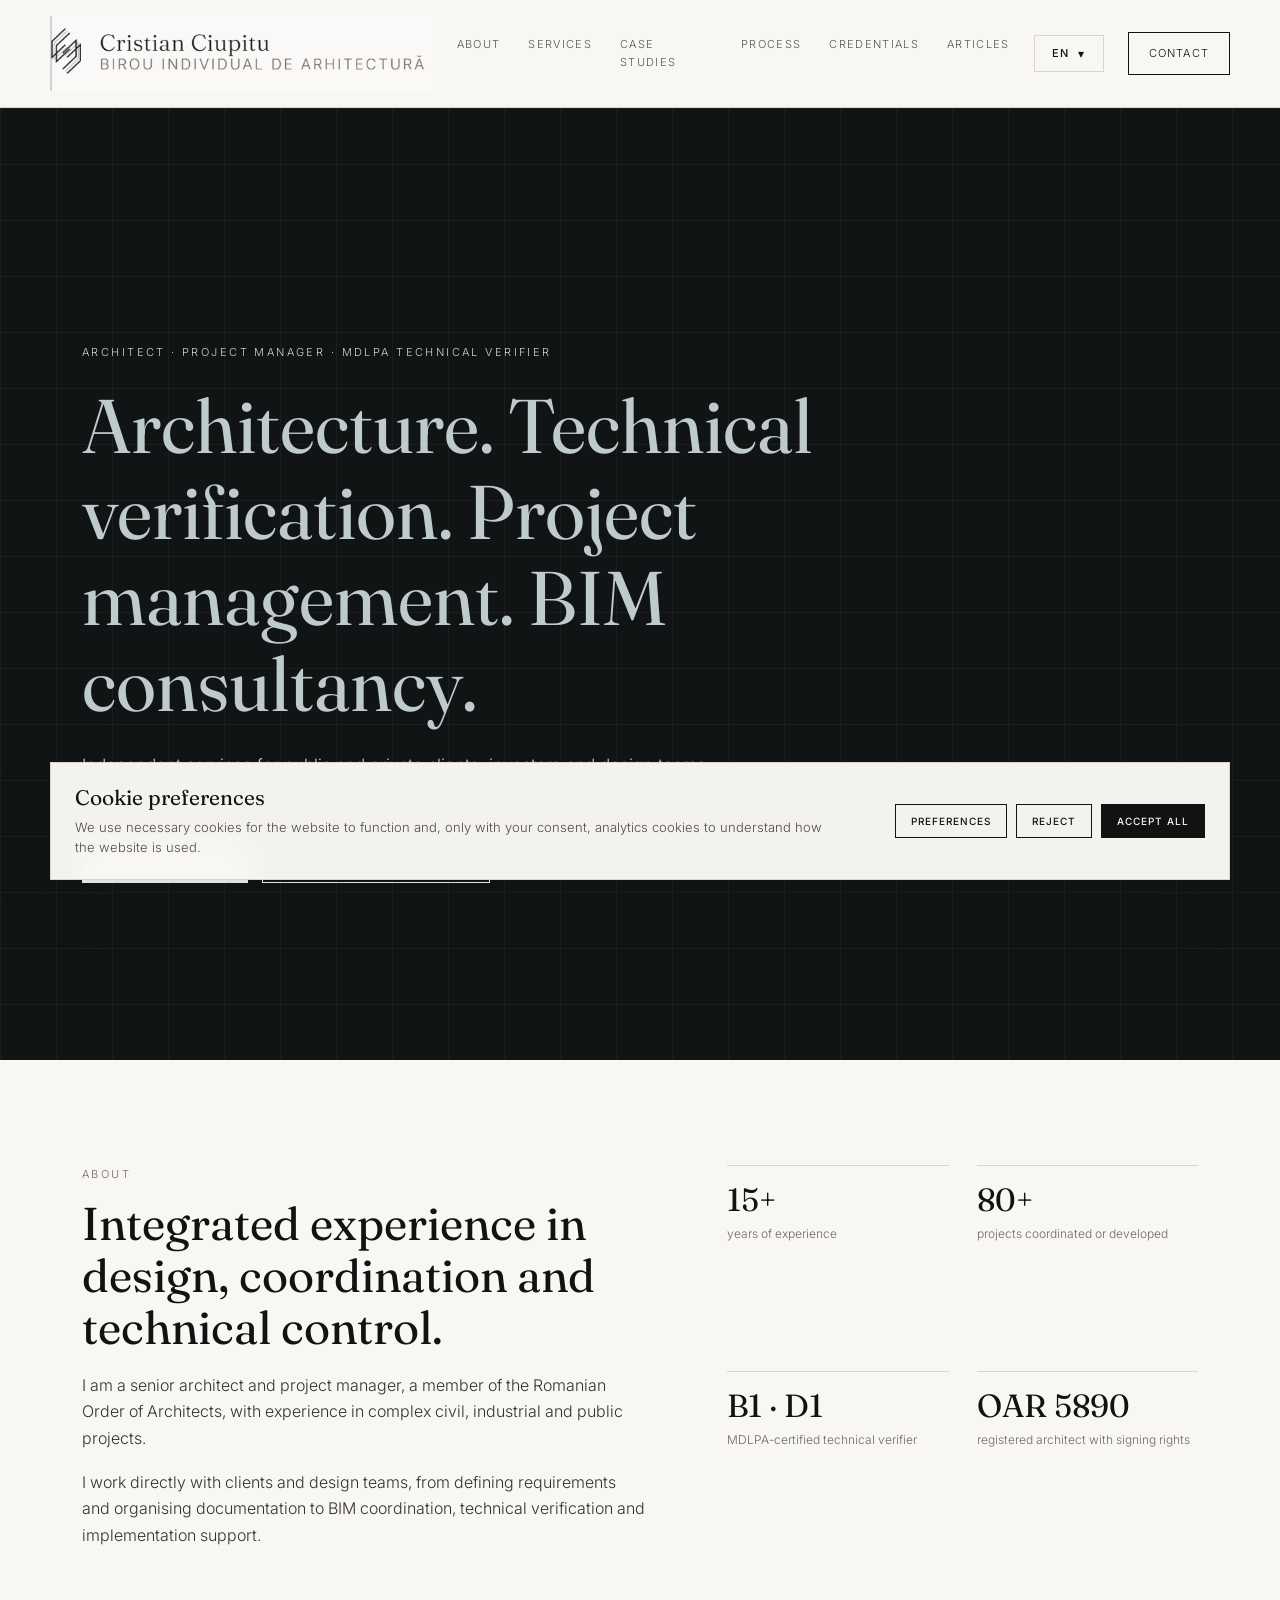
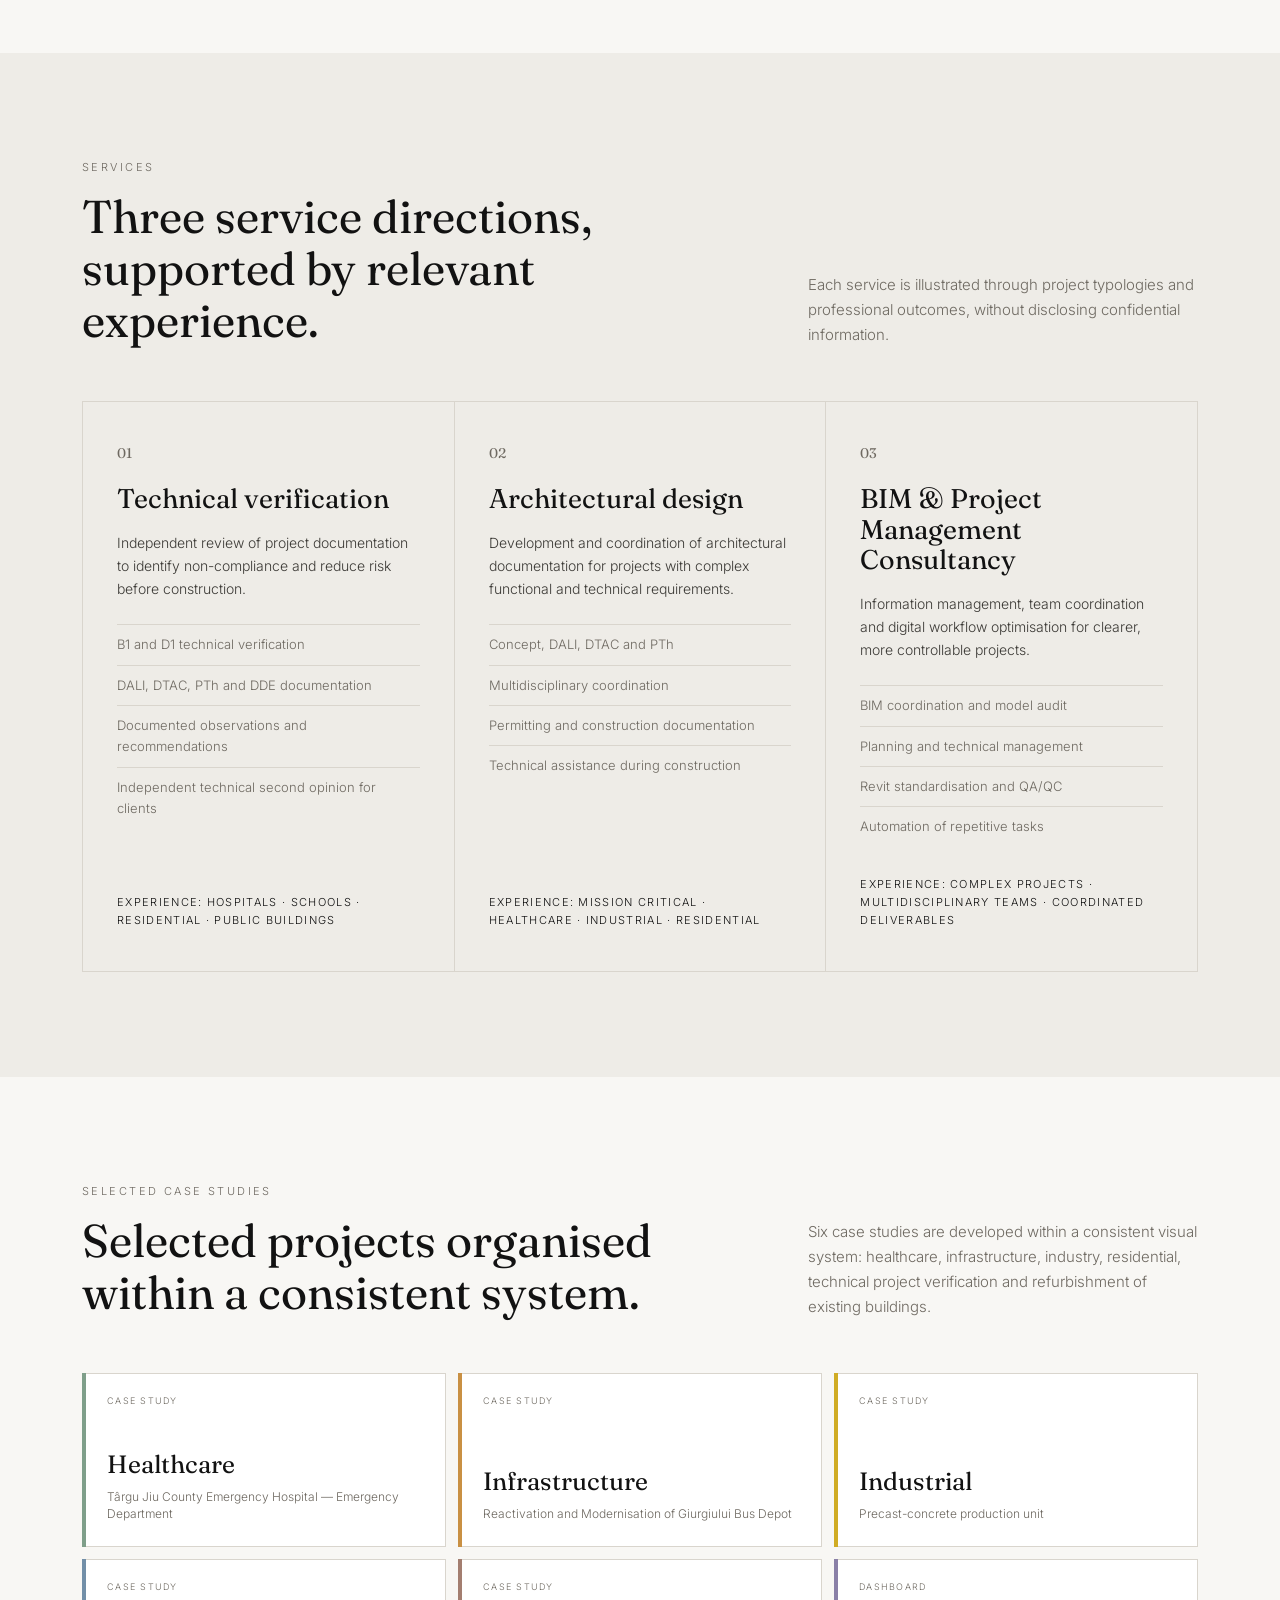
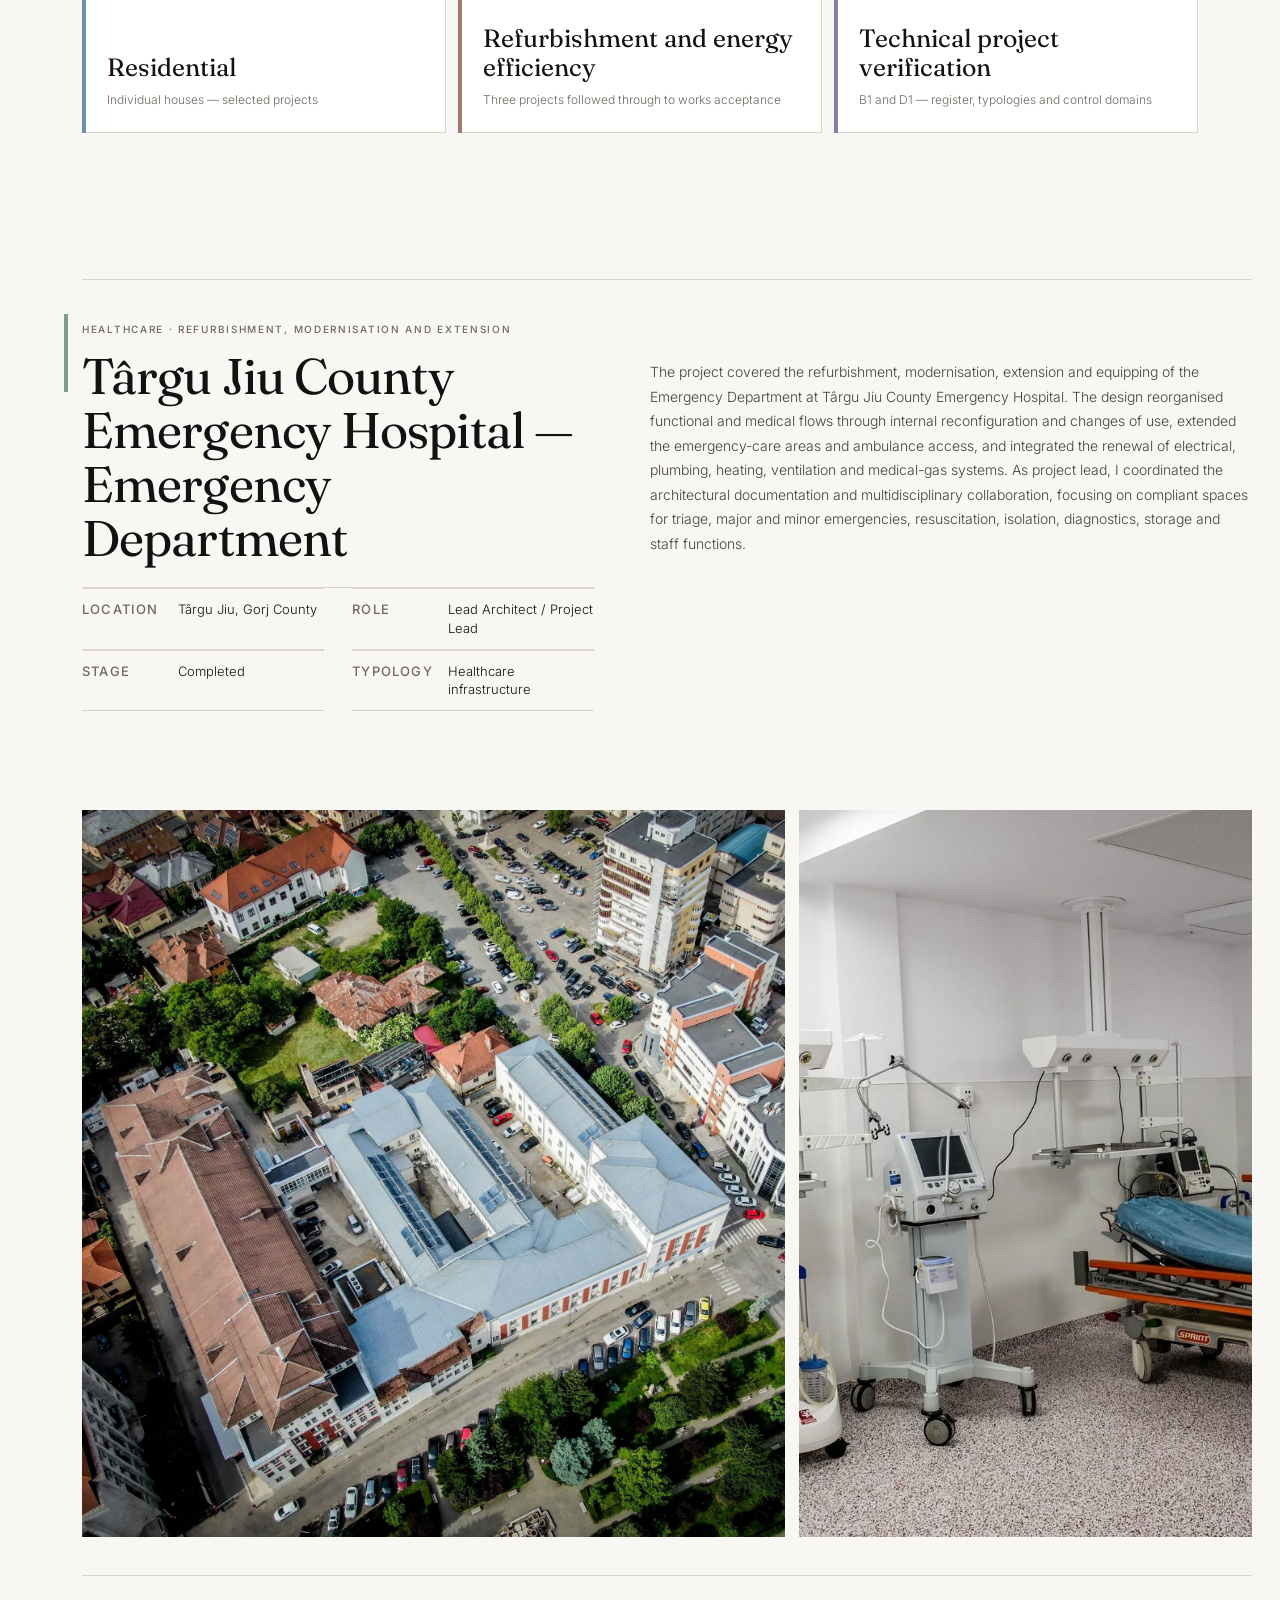
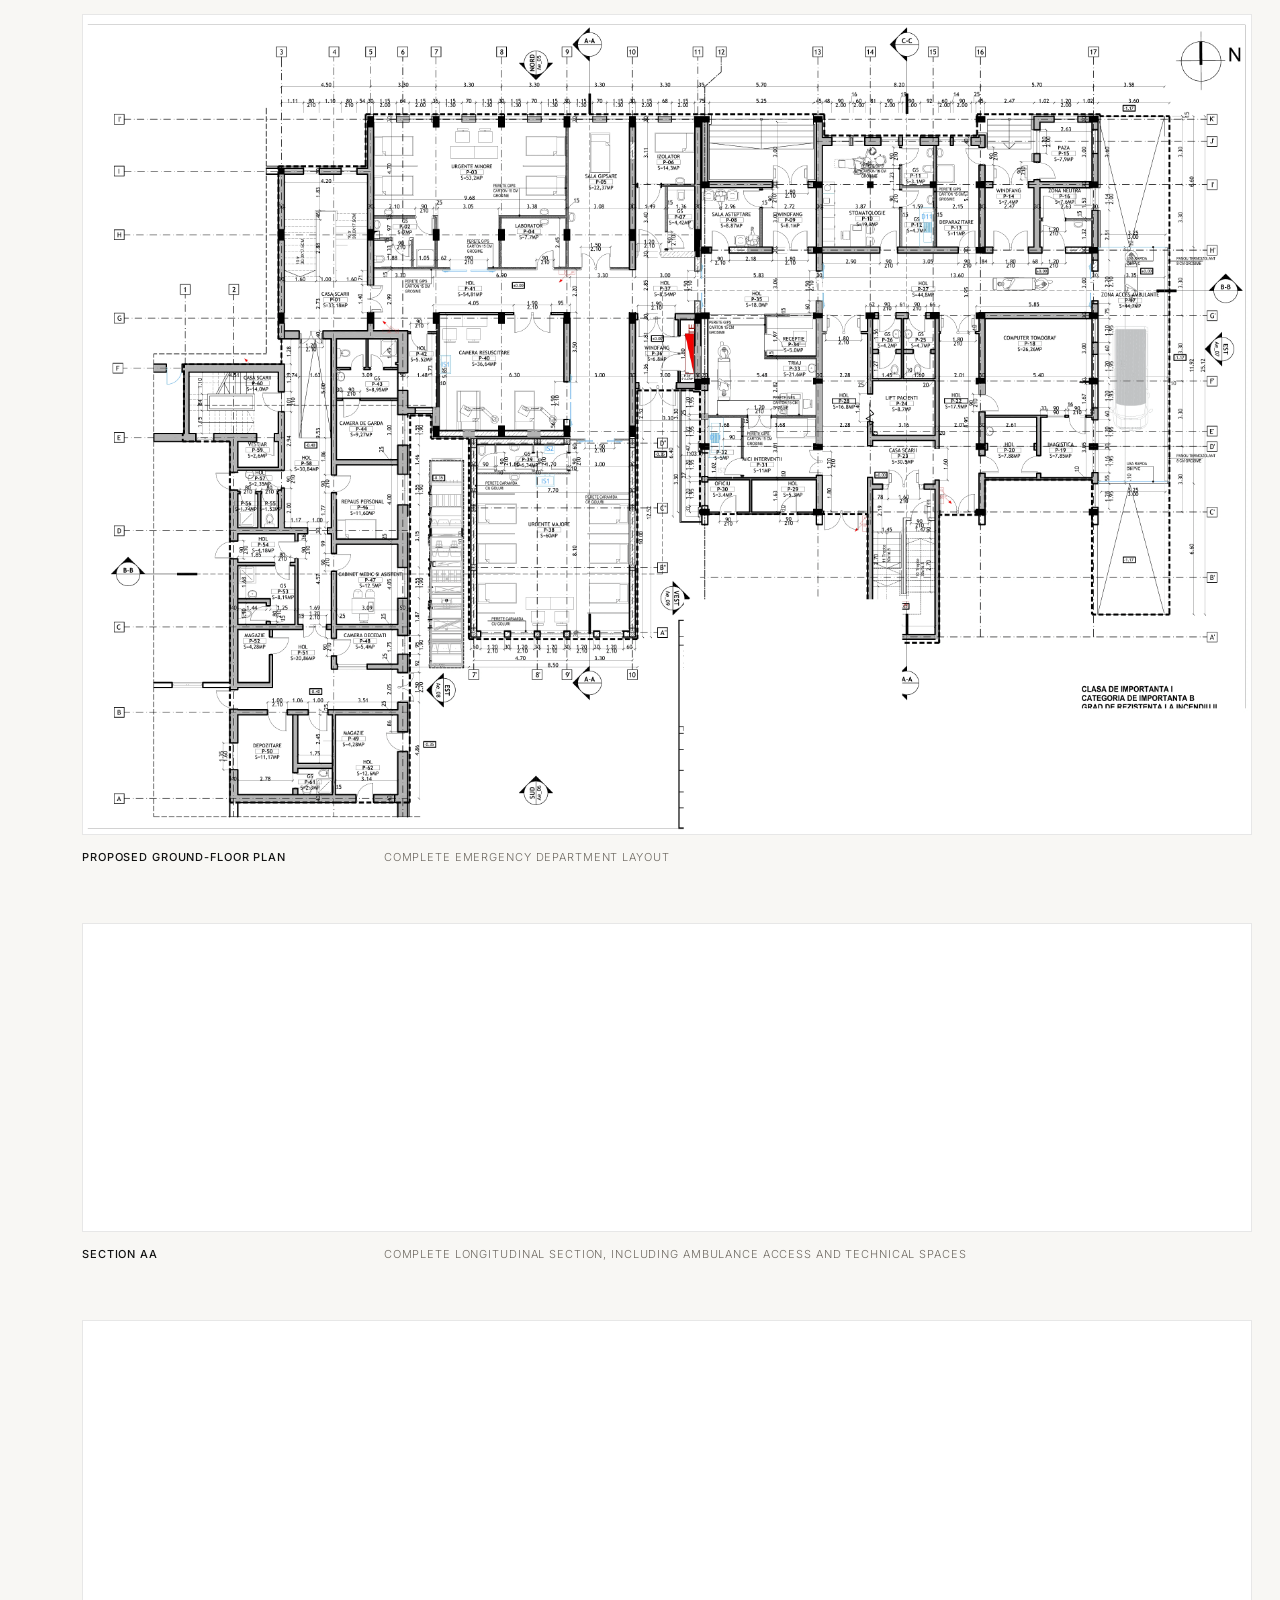
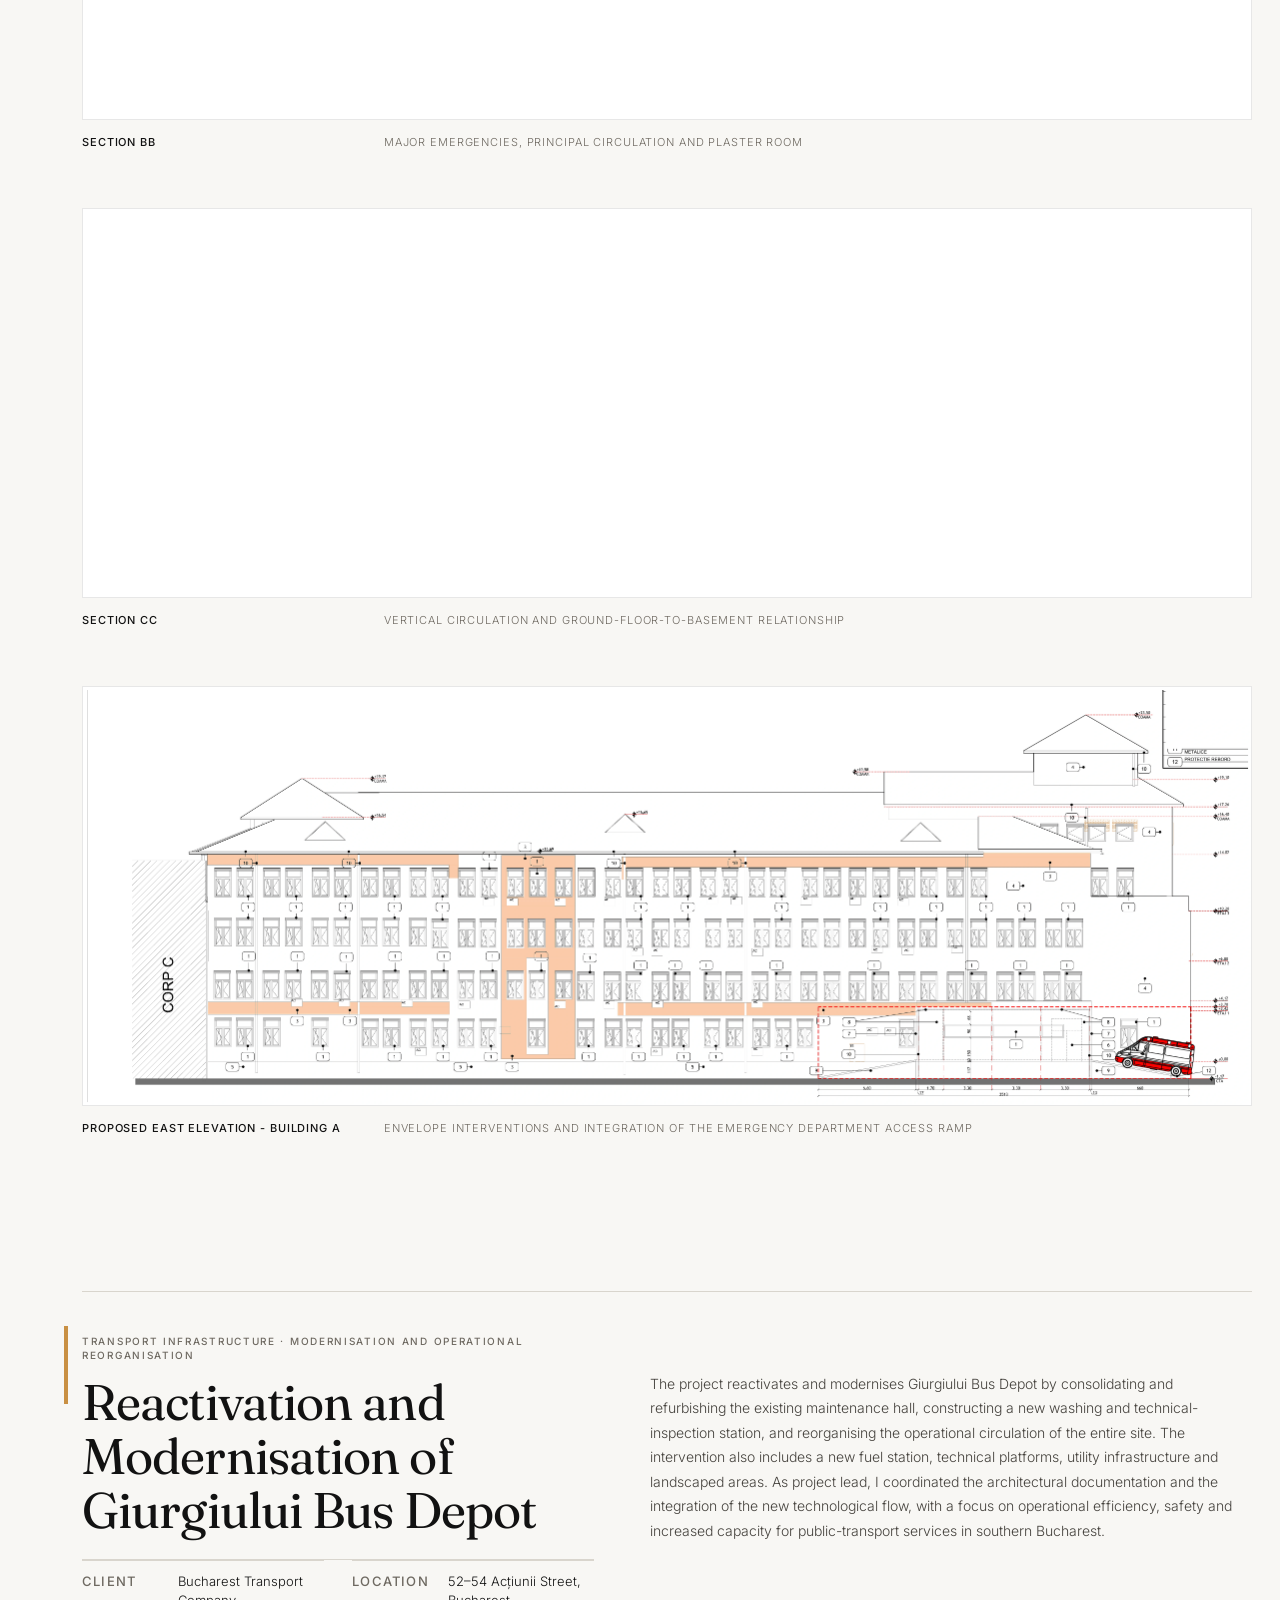
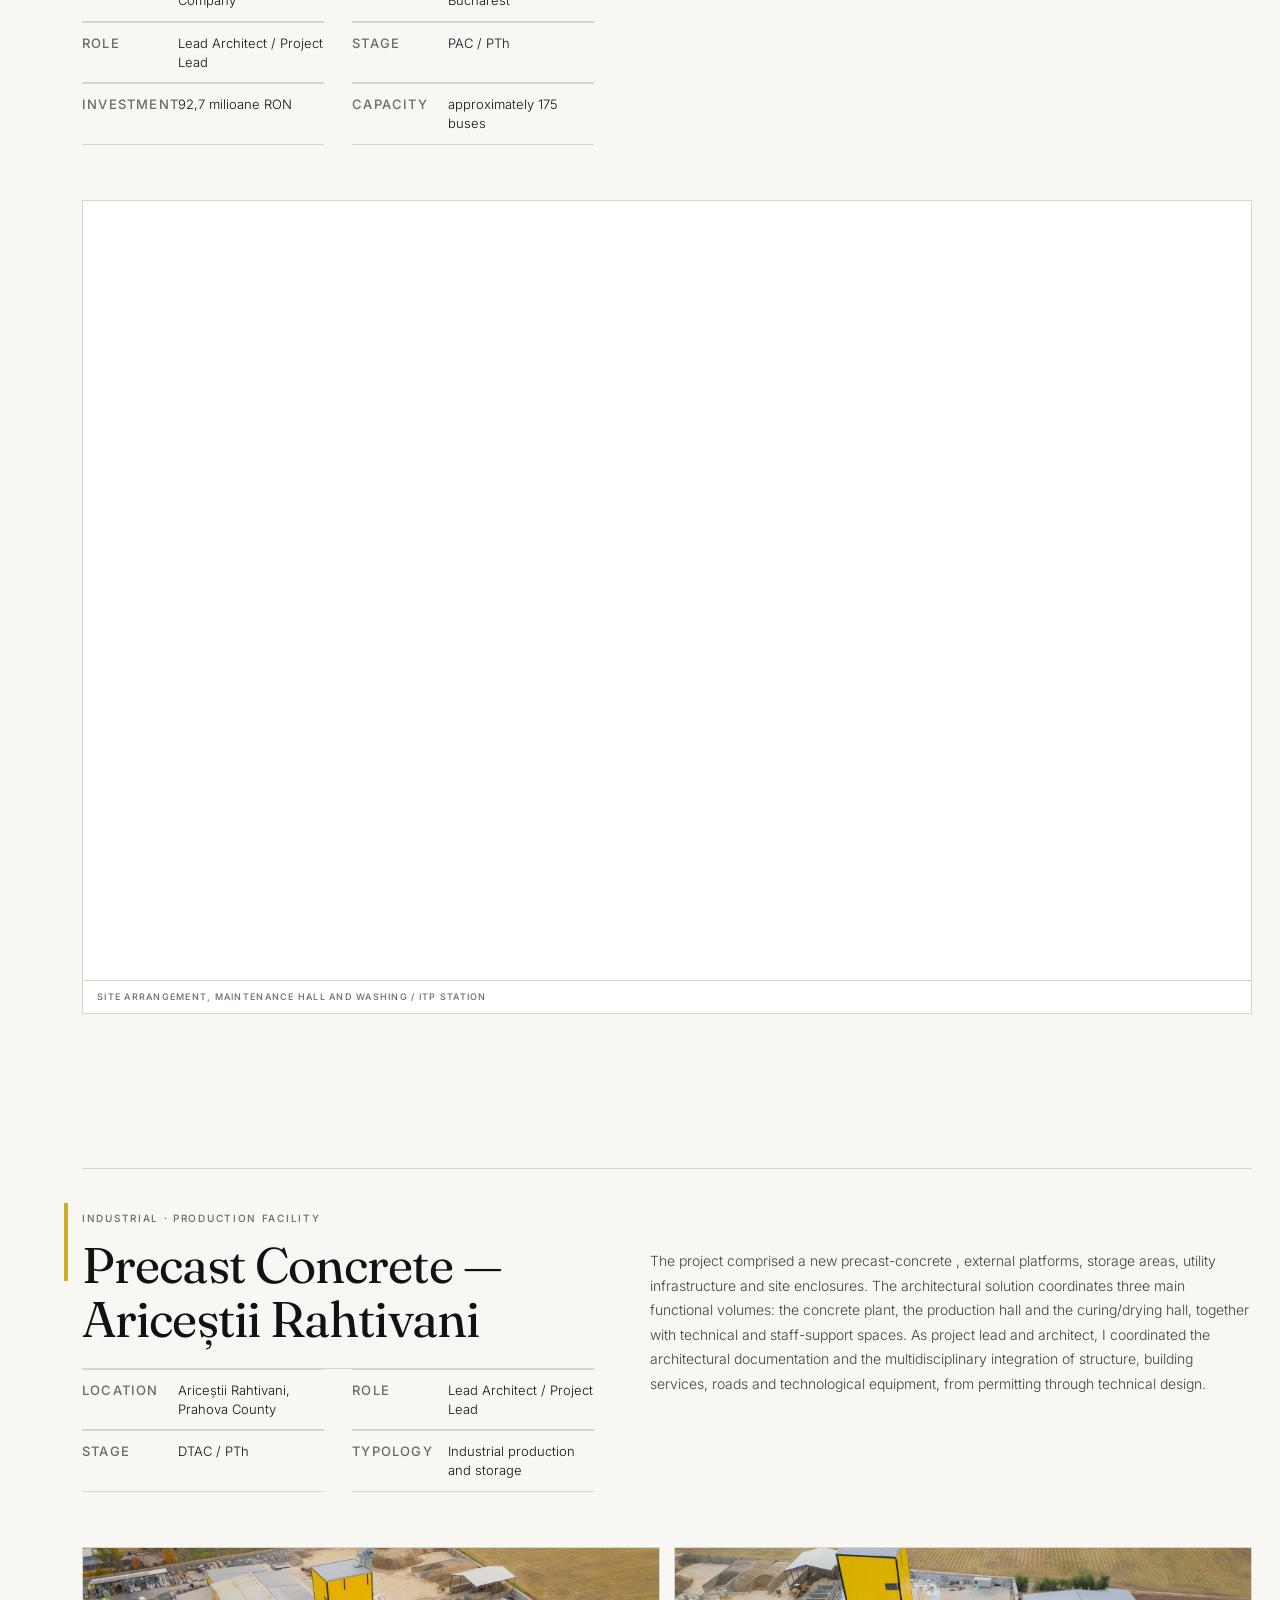
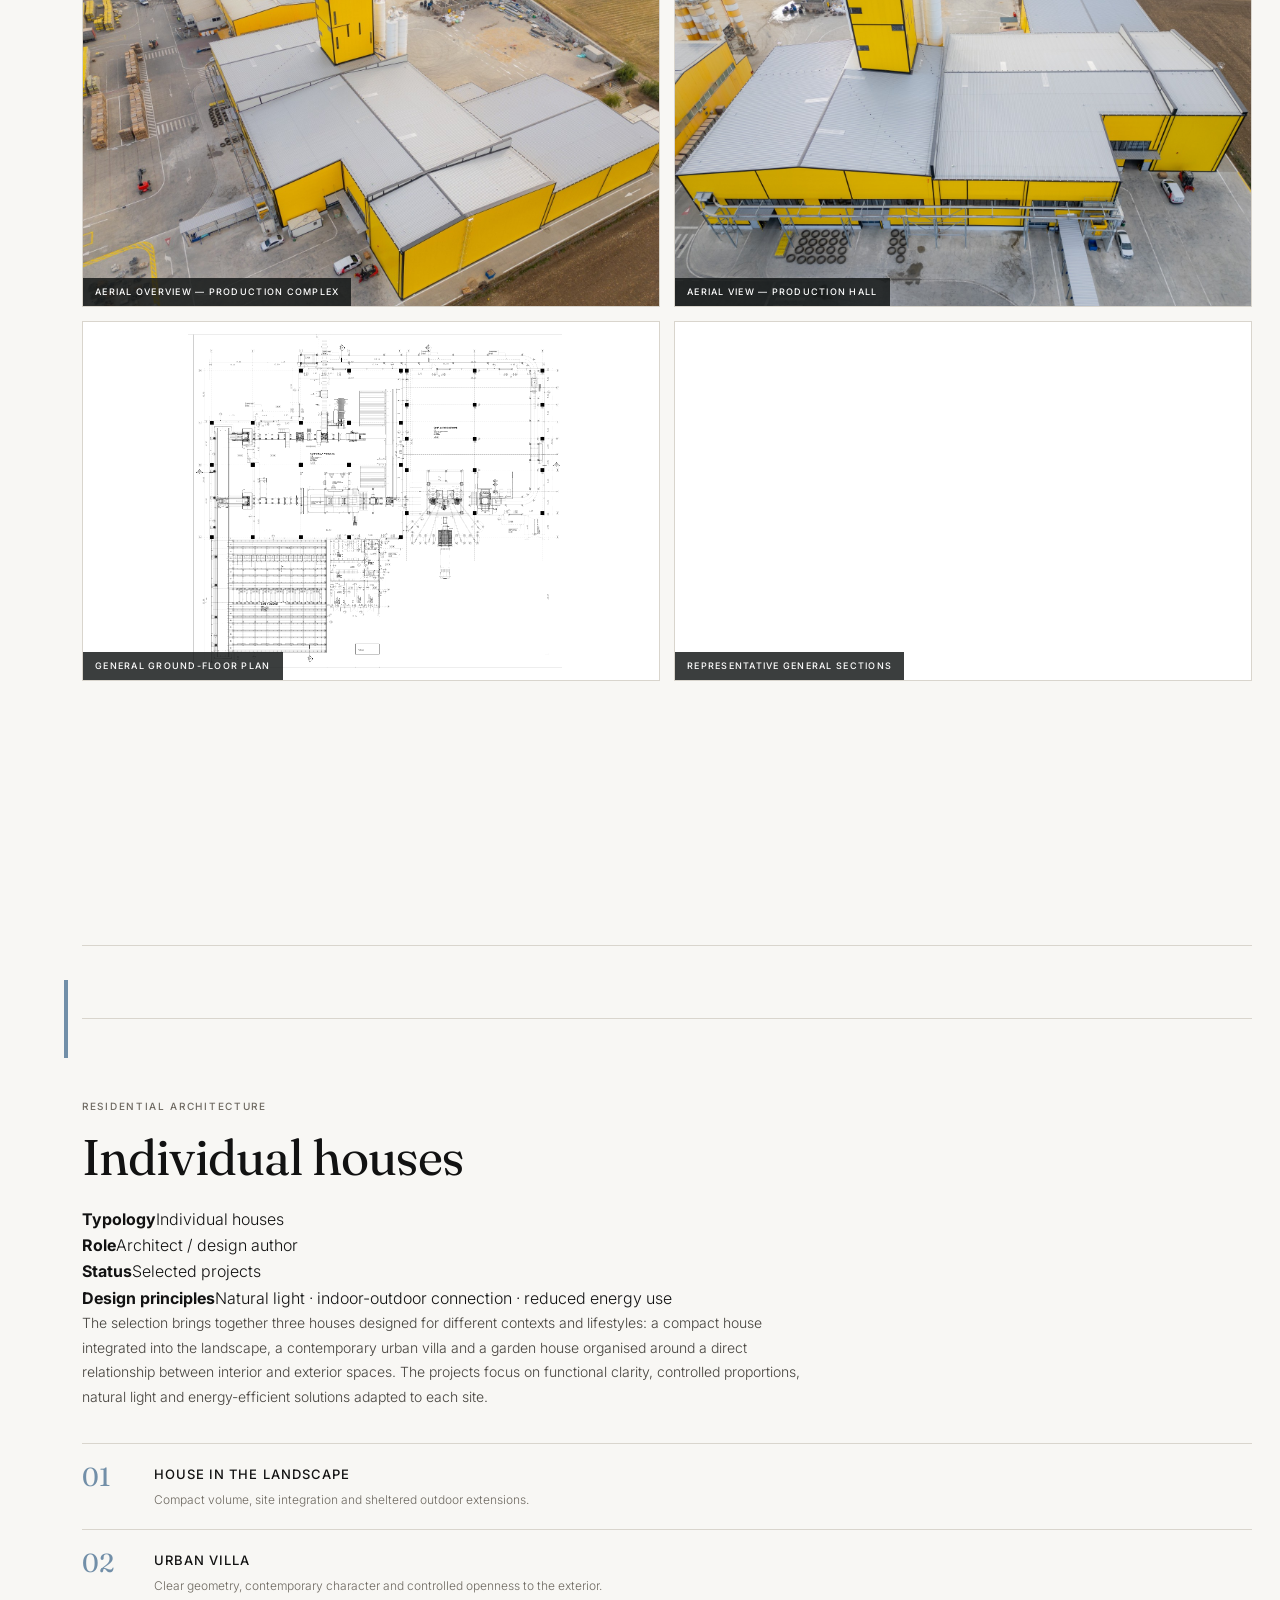
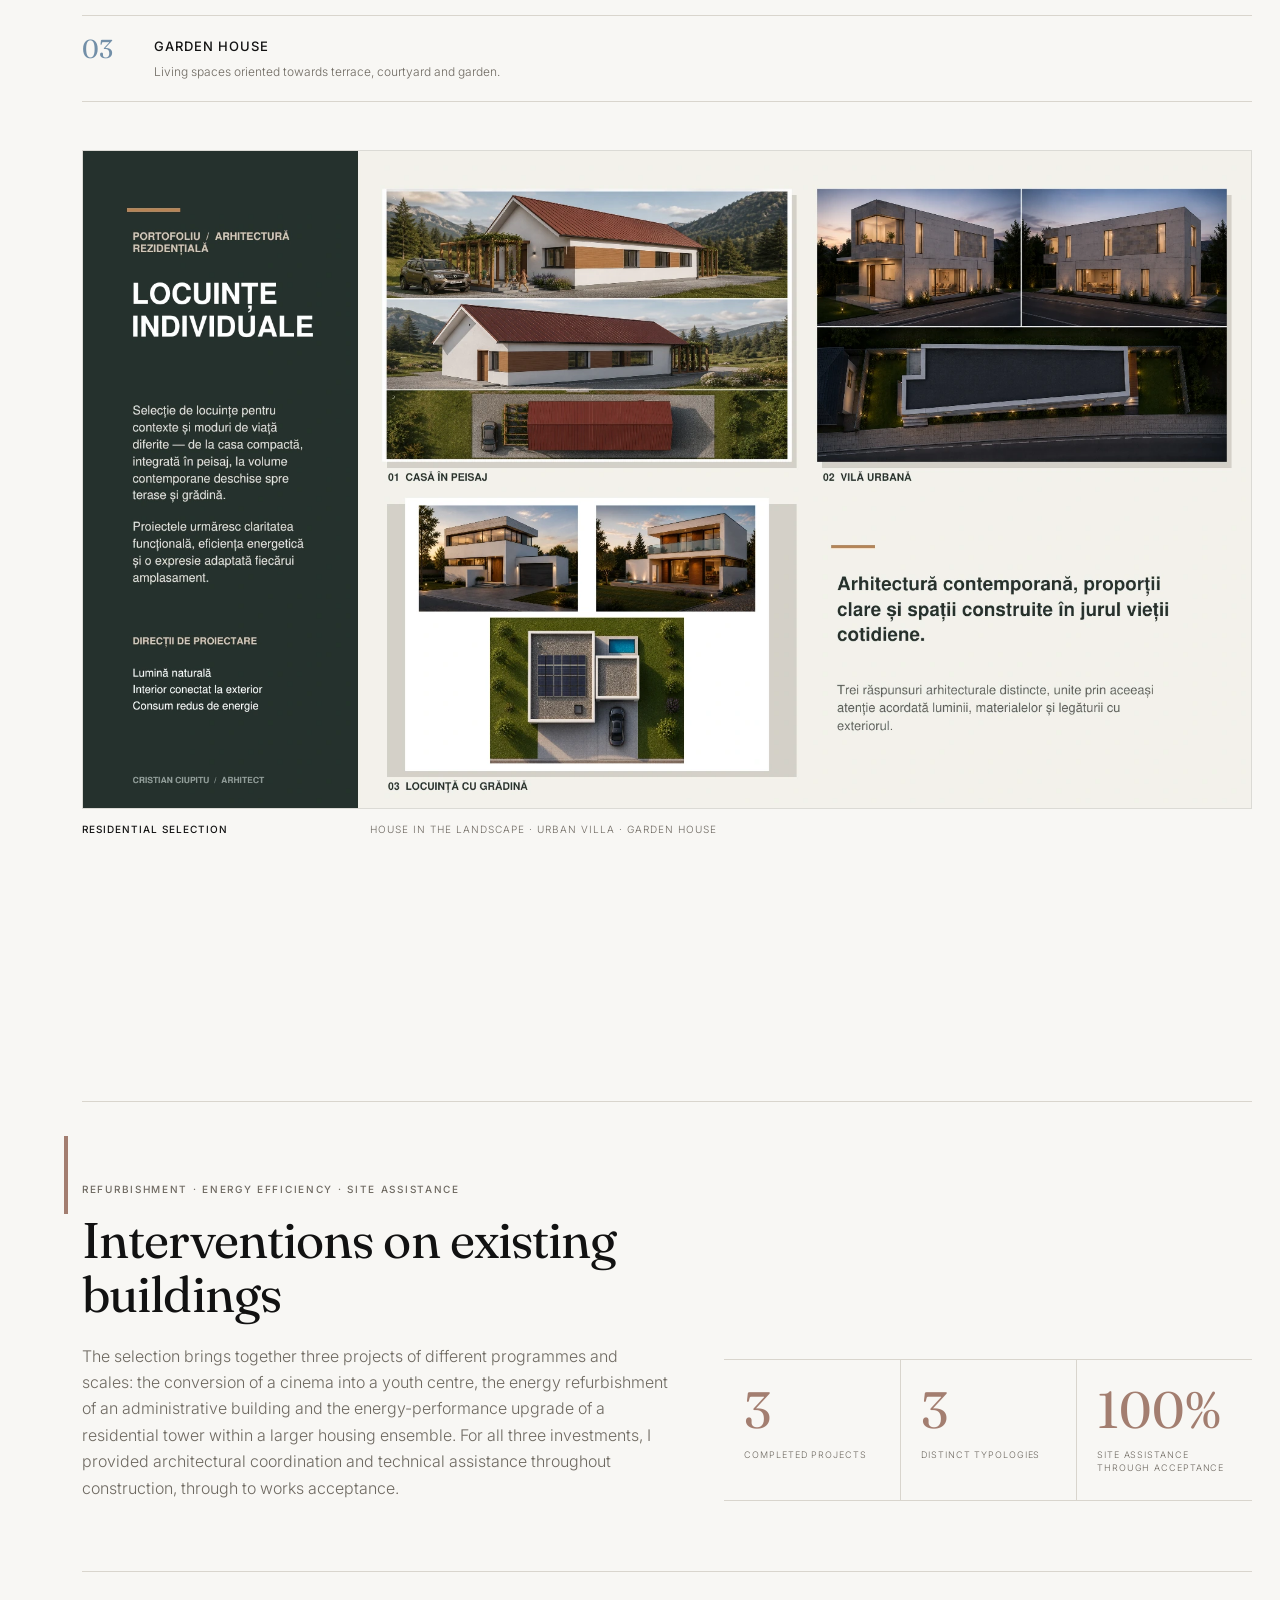
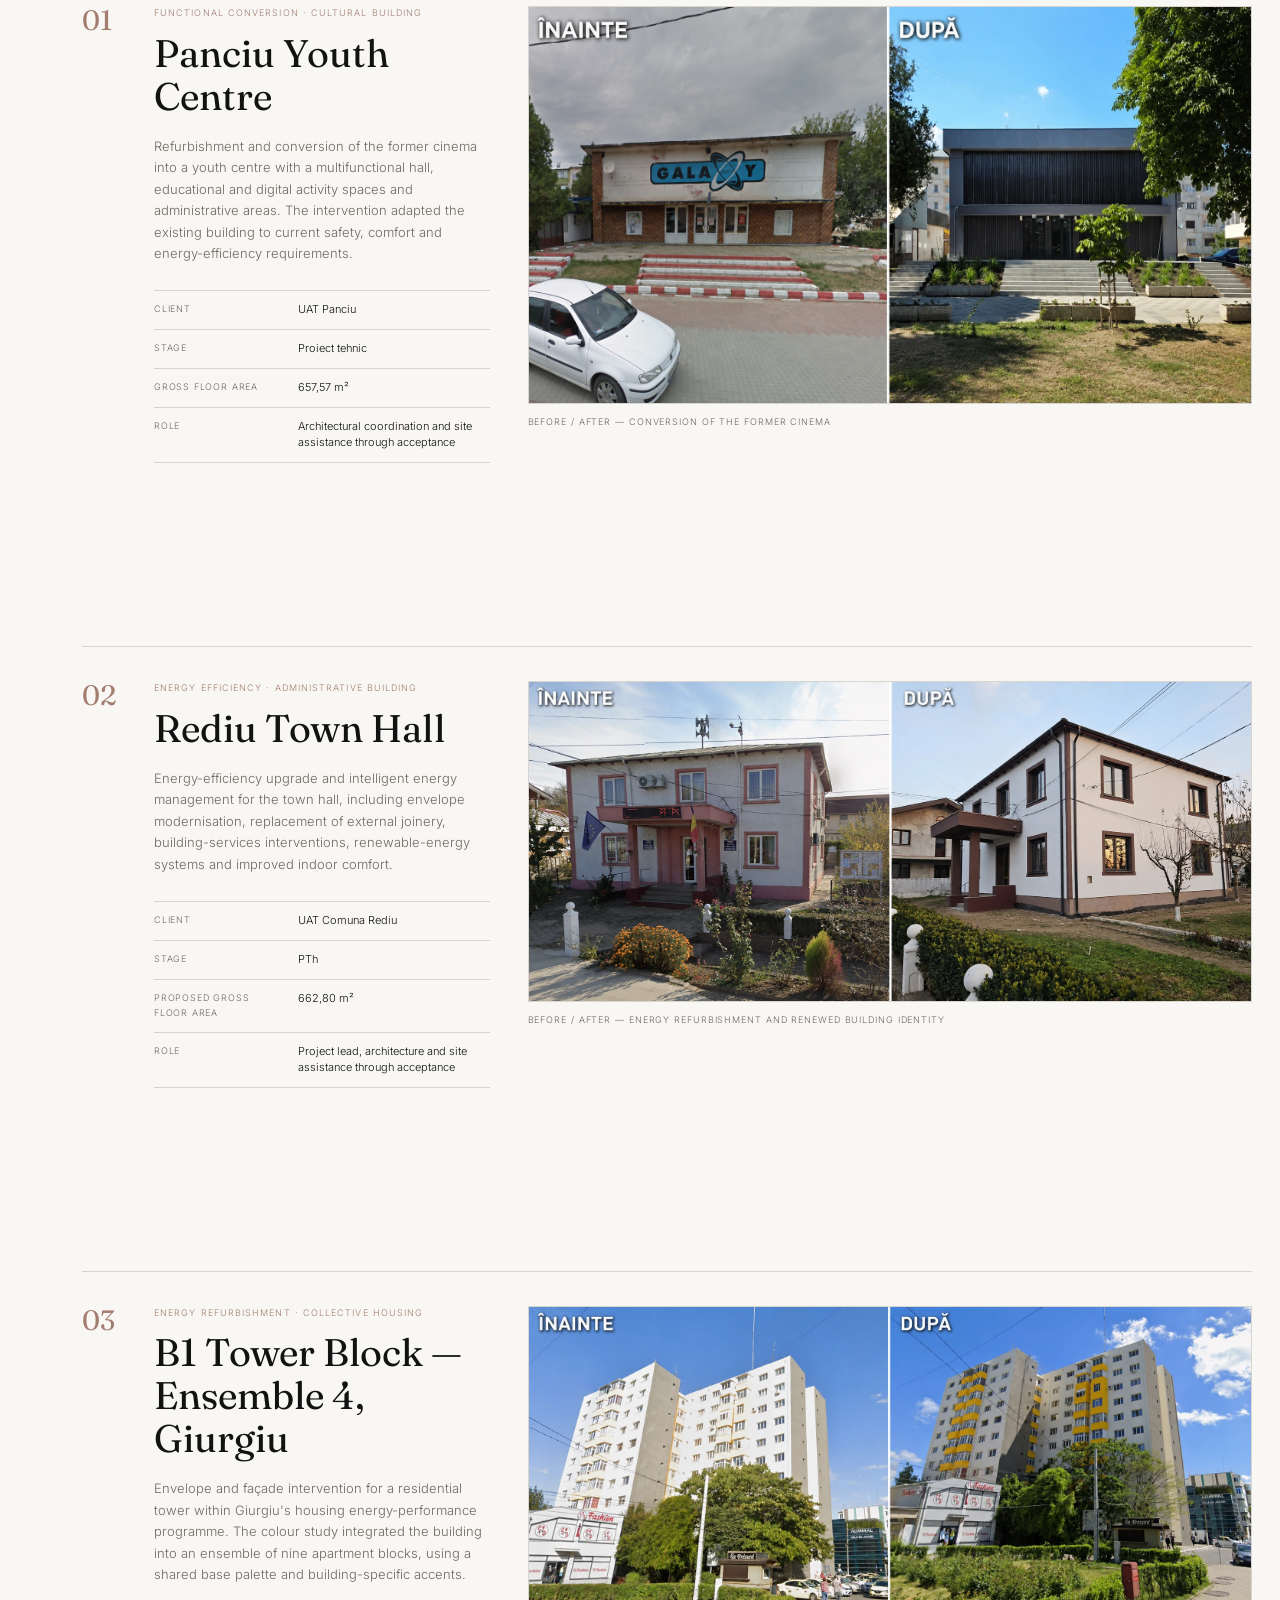
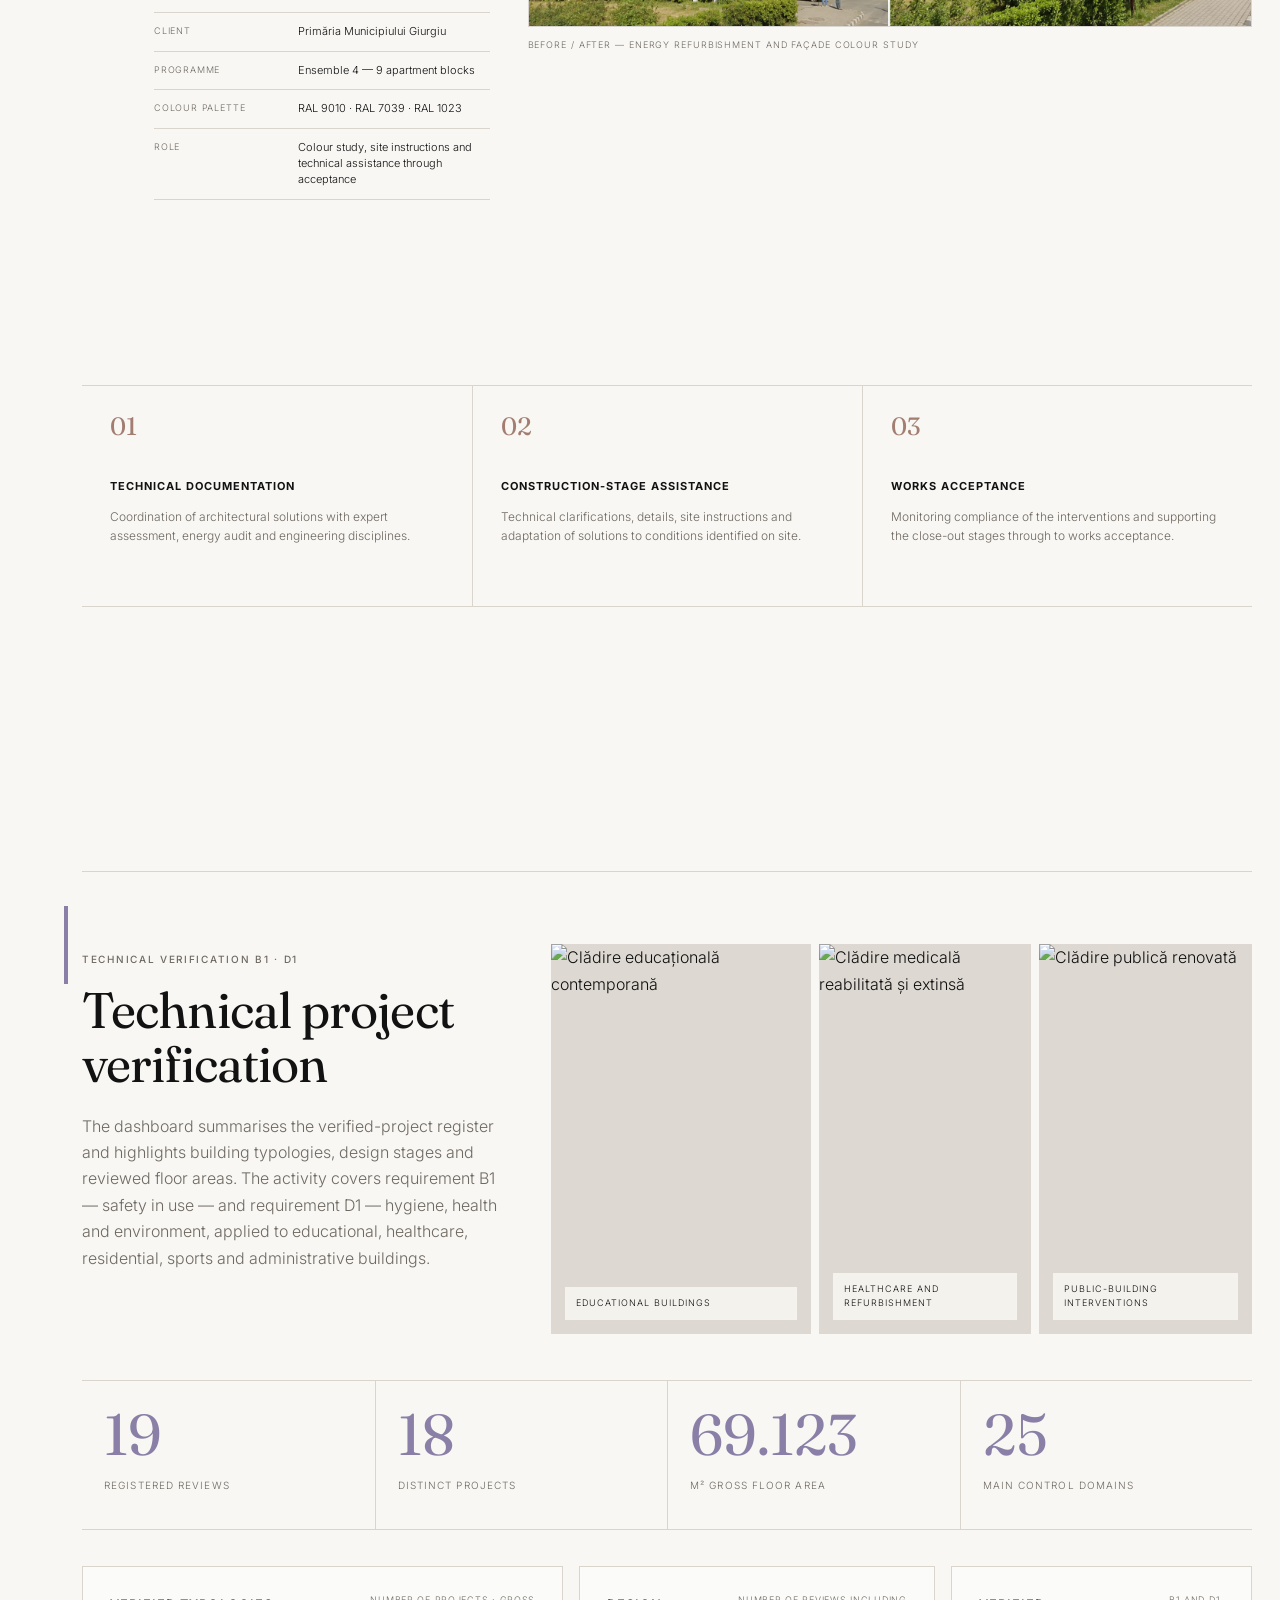
==== commit f0517fba: "Add files via upload" ====
--- a/index.html
+++ b/index.html
@@ -1884,6 +1884,11 @@
 <section id="atestari"><div class="wrap"><div class="label"><span data-en="Credentials and professional affiliations" data-ro="Atestări și apartenență profesională">Atestări și apartenență profesională</span></div><h2 class="section-title"><span data-en="Verifiable qualifications." data-ro="Calificări verificabile.">Calificări verificabile.</span></h2><div class="credentials"><div class="cred"><h3><span data-en="Romanian Order of Architects" data-ro="Ordinul Arhitecților din România">Ordinul Arhitecților din România</span></h3><p><span data-en="Registered architect with signing rights — no. 5890." data-ro="Membru cu drept de semnătură — nr. 5890.">Membru cu drept de semnătură — nr. 5890.</span></p></div><div class="cred"><h3><span data-en="MDLPA Technical Verifier" data-ro="Verificator tehnic MDLPA">Verificator tehnic MDLPA</span></h3><p><span data-en="B1 and D1 fields — certificate no. BWV 12078." data-ro="Domeniile B1 și D1 — certificat nr. BWV 12078.">Domeniile B1 și D1 — certificat nr. BWV 12078.</span></p></div><div class="cred"><h3><span data-en="Project Manager" data-ro="Manager de proiect">Manager de proiect</span></h3><p><span data-en="Professional training in project planning and coordination." data-ro="Pregătire profesională pentru planificarea și coordonarea proiectelor.">Pregătire profesională pentru planificarea și coordonarea proiectelor.</span></p></div><div class="cred"><h3><span data-en="Diploma in Architecture" data-ro="Diplomă de arhitect">Diplomă de arhitect</span></h3><p><span data-en="Ion Mincu University of Architecture and Urban Planning, Bucharest." data-ro="Universitatea de Arhitectură și Urbanism „Ion Mincu”, București.">Universitatea de Arhitectură și Urbanism „Ion Mincu”, București.</span></p></div></div></div></section>
 <section id="articole"><div class="wrap"><div class="section-head"><div><div class="label"><span data-en="Journal" data-ro="Jurnal">Jurnal</span></div><h2 class="section-title"><span data-en="Articles." data-ro="Articole.">Articole.</span></h2></div><p class="intro"><span data-en="Practical guides on legislation, technical verification and design, written from ongoing architecture and technical verification practice." data-ro="Ghiduri practice despre legislație, verificare tehnică și proiectare, scrise din activitatea curentă de arhitect și verificator atestat.">Ghiduri practice despre legislație, verificare tehnică și proiectare, scrise din activitatea curentă de arhitect și verificator atestat.</span></p></div>
 <div aria-label="Article directory" class="portfolio-directory">
+<a aria-label="Deschide articolul CATUC vs. Legea 50" class="directory-card ready articles-accent" href="/catuc-vs-legea-50-documentatie-tehnica-autorizare-construire">
+<span class="directory-status" data-en="23 September 2026" data-ro="23 septembrie 2026">23 septembrie 2026</span>
+<strong data-en="CATUC vs. Law 50/1991: what changes in building authorization documentation" data-ro="CATUC vs. Legea 50/1991: ce se schimbă în documentația pentru autorizarea construirii">CATUC vs. Legea 50/1991: ce se schimbă în documentația pentru autorizarea construirii</strong>
+<small data-en="DTAC, DTAD and DTOE disappear as legal terms. What CATUC puts in their place for building-permit documentation — an article-by-article comparison with Law 50/1991." data-ro="DTAC, DTAD și DTOE dispar ca denumiri din legislație. Ce pune CATUC în locul lor pentru documentația tehnică de autorizare — comparație articol cu articol cu Legea 50/1991.">DTAC, DTAD și DTOE dispar ca denumiri din legislație. Ce pune CATUC în locul lor pentru documentația tehnică de autorizare — comparație articol cu articol cu Legea 50/1991.</small>
+</a>
 <a aria-label="Deschide articolul CATUC" class="directory-card ready articles-accent" href="/catuc-verificarea-tehnica-proiectelor-b1-d1">
 <span class="directory-status" data-en="17 September 2026" data-ro="17 septembrie 2026">17 septembrie 2026</span>
 <strong data-en="CATUC and technical verification of projects B1 and D1" data-ro="CATUC și verificarea tehnică a proiectelor B1 și D1">CATUC și verificarea tehnică a proiectelor B1 și D1</strong>
